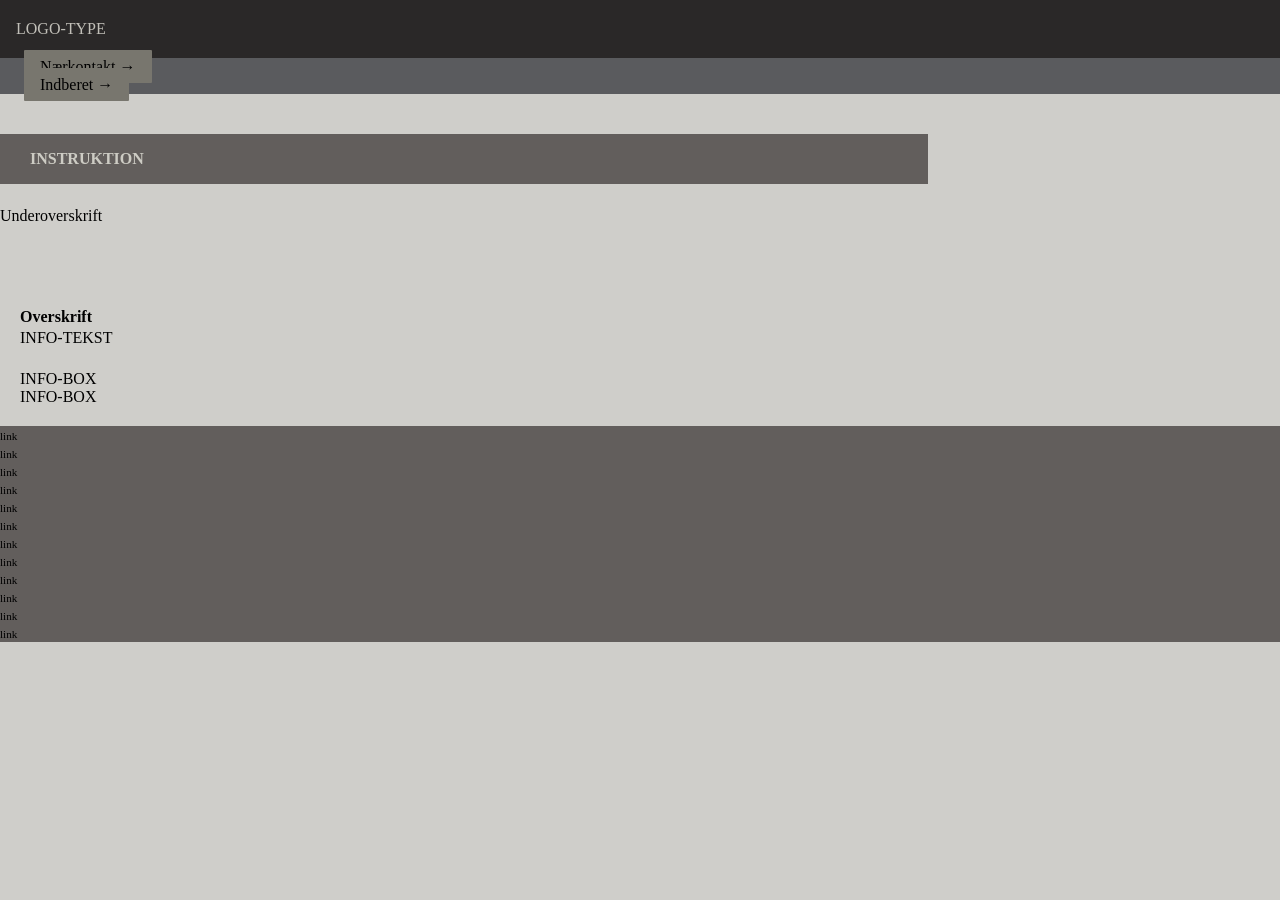
==== instruction.html @ 6c16cc9d "init" ====
<!DOCTYPE html>
<html lang="da">

<head>
  <meta charset="UTF-8">
  <meta name="viewport" content="width=device-width, initial-scale=1.0">
  <link rel="stylesheet" href="css/custom.css">
  <link rel="stylesheet" href="css/fonts.css">
  <link rel="stylesheet" href="css/general.css">
  <link rel="stylesheet" href="css/layout.css">
  <link rel="stylesheet" href="css/burger.css">
  <link rel="stylesheet" href="css/cards.css">
  <link rel="stylesheet" href="css/infographic.css">
  <link rel="icon" type="image/png" href="img/fav.png">
  <title>Emergency Site</title>
</head>

<body id="instruction">
  <header>
    <nav>
      <div id="logotype-wrapper" class="logo">
        <a href="index.html"> LOGO-TYPE </a>
      </div>
      <ul class="menu">
        <li><a class="menuItem" href="instruction.html">Nærkontakt </a></li>
        <li><a class="menuItem" href="register.html">Indberet</a></li>
      </ul>
      <button class="burger">
        <span class="line"></span>
        <span class="line"></span>
        <span class="line"></span>
      </button>
    </nav>
  </header>

  <main>
    <h1>INSTRUKTION</h1>
    <p>Underoverskrift</p>
    <section class="info-graphic"></section>
    <section class="info-text">
      <h2>Overskrift</h2>
      <article>
        <p class="placeholder">INFO-TEKST</p>
      </article>
      <aside id="efficiency" class="info-box">INFO-BOX</aside>
      <aside id="requirement" class="info-box">INFO-BOX</aside>
    </section>
  </main>

  <footer>
    <nav>
      <ul>
        <li><a href="#">link</a></li>
        <li><a href="#">link</a></li>
        <li><a href="#">link</a></li>
        <li><a href="#">link</a></li>
      </ul>
      <ul>
        <li><a href="#">link</a></li>
        <li><a href="#">link</a></li>
        <li><a href="#">link</a></li>
        <li><a href="#">link</a></li>
      </ul>
      <ul>
        <li><a href="#">link</a></li>
        <li><a href="#">link</a></li>
        <li><a href="#">link</a></li>
        <li><a href="#">link</a></li>
      </ul>
    </nav>
  </footer>
</body>

</html>
---- css/custom.css ----
:root {
  /* Background color */
  --color-bg: #cfceca;

  /* Header background color */
  --color-head-bg: #625e5c;

  /* Logotype */
  --color-logotype-bg: #2a2828;
  --color-text-logotype: #c1bfb8;
  --font-logotype-size: 1rem;

  /* Global menu */
  --color-menu-bg: #5a5b5e;
  /* Links */
  --color-link-bg: #78766e;
  --color-link-hover: #fff;
  --color-link-active: #99958f;
  --border-radius-links: 1px;

  /* Headlines (size)*/
  --font-h1-size: 1rem;
  --font-h2-size: 1rem;
  --font-h3-size: 1rem;

  --headline2-size: 1rem;
  --headline3-size: 1rem;
  --font-sub1-size: 1rem;

  /* Headlines (color) */
  --color-headline-bg: #4b4545;

  /* Tekst */
  --color-text: #000;
  --color-text-inverted: #cdccc4;

  /* Andet tekst */
  --followup-text-size: 1rem;

  /*  Margins */
  --margin-head-bottom: 5px;

  /* Borders */
  --border-radius: 5px;

  /* Cards */
  --color-card-bg: #e3e1d8;
  --color-card-bg-inverted: #4d4e4f;
  --color-cta-card-bg: #847f7e;
  --color-cta-card-bg-inverted: #c0bfb9;

  /* Fonts & font weights*/
  --font-family-sans: ui-sans-serif;
  --font-weight-bold: 700;
  --font-weight-medium: 500;
  --font-weight-regular: 300;
  --font-weight-light: 200;

  /* Infographics background colors*/
  --color-info-bg: #676161;
}
---- css/general.css ----
* {
  margin: 0;
  padding: 0;
  box-sizing: border-box;
}
body {
  font-family: var(--font-family-sans);
  color: var(--color-text);
  background-color: var(--color-bg);
}
header {
  height: min-content;
  background-color: var(--color-head-bg);
}
#main-disclamer {
  height: 225px;
  background-color: var(--color-head-bg);
  display: flex;
  justify-content: flex-start;
  align-items: center;
  padding-left: 2rem;
  padding-bottom: 2%;
  margin-bottom: var(--margin-head-bottom);
}
#main-disclamer-content {
  display: flex;
  column-gap: 1rem;
}
main section {
  padding: 20px;
  border-radius: var(--border-radius);
}
h1 {
  font-size: var(--font-h1-size);
  font-weight: var(--font-weight-bold);
  color: var(--color-text-inverted);
  margin: 5px 0;
  line-height: 1.3rem;
  text-align: left;
}

#instruction h1,
#register h1 {
  margin: 40px 0 20px 0;
  padding: 15px 30px;
  background-color: var(--color-head-bg);
  font-size: var(--font-h2-size);
}
#instruction p {
  grid-column: 1/-1;
  margin-bottom: 20px;
  font-size: var(--font-h2-size);
  line-height: 1.5rem;
}
.sub {
  font-size: var(--font-sub1-size);
  font-weight: var(--font-weight-light);
  color: var(--color-text-inverted);
}
h2 {
  font-size: var(--headline2-size);
}
h3 {
  font-size: var(--headline3-size);
}
main > h1 {
  width: calc(80% - 6rem);
}
/* NAVIGATION STRUCTURES */
header > nav {
  height: 100%;
  background-color: var(--color-menu-bg);
}
nav ul {
  list-style: none;
}
a {
  font-family: var(--font-family-sans);
}
nav a {
  text-decoration: none;
  color: var(--color-text);
}
/* Måske skal du lave en ny regel for logotype-wrapper, når du har lavet din logotype */
#logotype-wrapper {
  background-color: var(--color-logotype-bg);
  display: flex;
  justify-content: flex-start;
  align-items: center;
  height: 3.6rem;
}
#logotype-wrapper > a {
  color: var(--color-text-logotype);
  font-size: var(--font-logotype-size);
  font-weight: var(--font-weight-medium);
  width: max-content;
  margin-left: 1rem;
}
/* Global menu */
header nav li a {
  margin: 1.5rem;
  background-color: var(--color-link-bg);
  color: var(--color-text);
  font-size: var(--followup-text-size);
  padding: 0.5rem 1rem;
  border-radius: var(--border-radius-links);
}
/* Pilen efter menu-tekst */
header > nav li > a:after {
  content: " \2192";
}
/* Global menu hover effekt - Lav den om til det, du synes */
nav a:hover {
  background-color: var(--color-link-hover);
}
nav a:active {
  background-color: var(--color-link-active);
}

/* FOOTER */
footer {
  background-color: var(--color-head-bg);
}

footer a {
  font-size: 0.7rem;
}
---- css/burger.css ----
.burger {
  width: 30px;
  height: 20px;
  cursor: pointer;
}

.burger .line {
  display: block;
  width: 100%;
  height: 2px;
  background-color: #333333;
  margin-bottom: 5px;
  transition: 0.2s linear;
}
.burger {
  display: none;
}
@media screen and (width < 800px) {
  .menu {
    /* display: none; */
  }
  .logo {
    flex: 0 0 50vw;
  }
  .burger {
    /* display: block; */
    background-color: transparent;
    border: 0;
    flex: 0 0 auto;
    margin: 0 20px;
  }
  .burger.active .line:nth-child(1) {
    transform: rotate(45deg) translate(5px, 5px);
    transition: 0.2s linear;
  }
  .burger.active .line:nth-child(2) {
    opacity: 0;
    transition: 0.15s linear;
  }
  .burger.active .line:nth-child(3) {
    transform: rotate(-45deg) translate(5px, -5px);
    transition: 0.2s linear;
  }
  nav.active .menu {
    display: block;
    background-color: var(--color-menu-bg);
    position: absolute;
    top: 3.6rem;
    right: 0;
    width: clamp(200px, 50vw, 400px);
    z-index: 1;
    opacity: 0.8;
  }
  header > nav li > a:after {
    content: "";
  }
  nav.active .menu li {
    margin: 40px 20px;
    text-align: right;
  }
  nav.active .menu a {
    font-size: 24px;
  }
}
---- css/cards.css ----
.daily_card {
  background-color: var(--color-card-bg);
  display: grid;
  grid-template-columns: 3fr 5fr;
  gap: 10px;
  padding: 40px 0 40px 20px;
  border-radius: var(--border-radius);
  height: minmax(200px, min-content);
}
.daily_text {
  display: grid;
  grid-template-rows: repeat(3, min-content);
  gap: 10px;
}
.daily_text h2 {
  background-color: var(--color-headline-bg);
  color: var(--color-text-inverted);
  padding: calc(1.1rem / 1.5) 0 calc(1.1rem / 2) 1rem;
  margin: 0 0 0.5rem 0;
}
.daily_text p {
  padding-right: 2rem;
  margin: 0 0 1rem 0;
}
.daily_text .cta_btn {
  justify-self: left;
  width: 80%;
}
.daily_img {
  width: 100%;
  height: 100%;
  object-fit: cover;
}
.news_card {
  background-color: var(--color-card-bg);
  display: grid;
  gap: 0.4rem;
  padding: 1rem 0;
  height: minmax(300px, min-content);
}
.news_card:nth-child(2n) {
  background-color: var(--color-card-bg-inverted);
}
.news_card > * {
  padding: 0 1rem;
}
.news_card h3 {
  margin: 0.5rem 0 0 0;
}
.news_card p {
  margin: 0 0 1rem 0;
}
.news_card:first-child:before {
  content: "BREAKING NEWS";
  background-color: var(--color-headline-bg);
  color: var(--color-text);
  font-size: var(--font-h3-size);
  font-weight: var(--font-weight-medium);
  text-align: center;
  line-height: 1rem;
  padding: calc(1.1rem / 1.5) 0 calc(1.1rem / 2) 0;
}
.news_card:first-child {
  border-radius: var(--border-radius) var(--border-radius) 0 0;
}
.news_card:last-child {
  border-radius: 0 0 var(--border-radius) var(--border-radius);
}

.news_card .cta_btn {
  justify-self: center;
}
.cta_btn {
  display: inline-block;
  padding: 0.4rem 1rem;
  background-color: var(--color-cta-card-bg);
  color: var(--color-text-inverted);
  text-decoration: none;
  width: max-content;
  border-radius: var(--border-radius);
}
.news_card .cta_btn {
  background-color: var(--color-cta-card-bg);
}
.news_card:nth-of-type(2n) .cta_btn {
  background-color: var(--color-cta-card-bg-inverted);
  color: var(--color-text);
}
.cta_btn:after {
  content: "\2192";
  margin-left: 1rem;
}
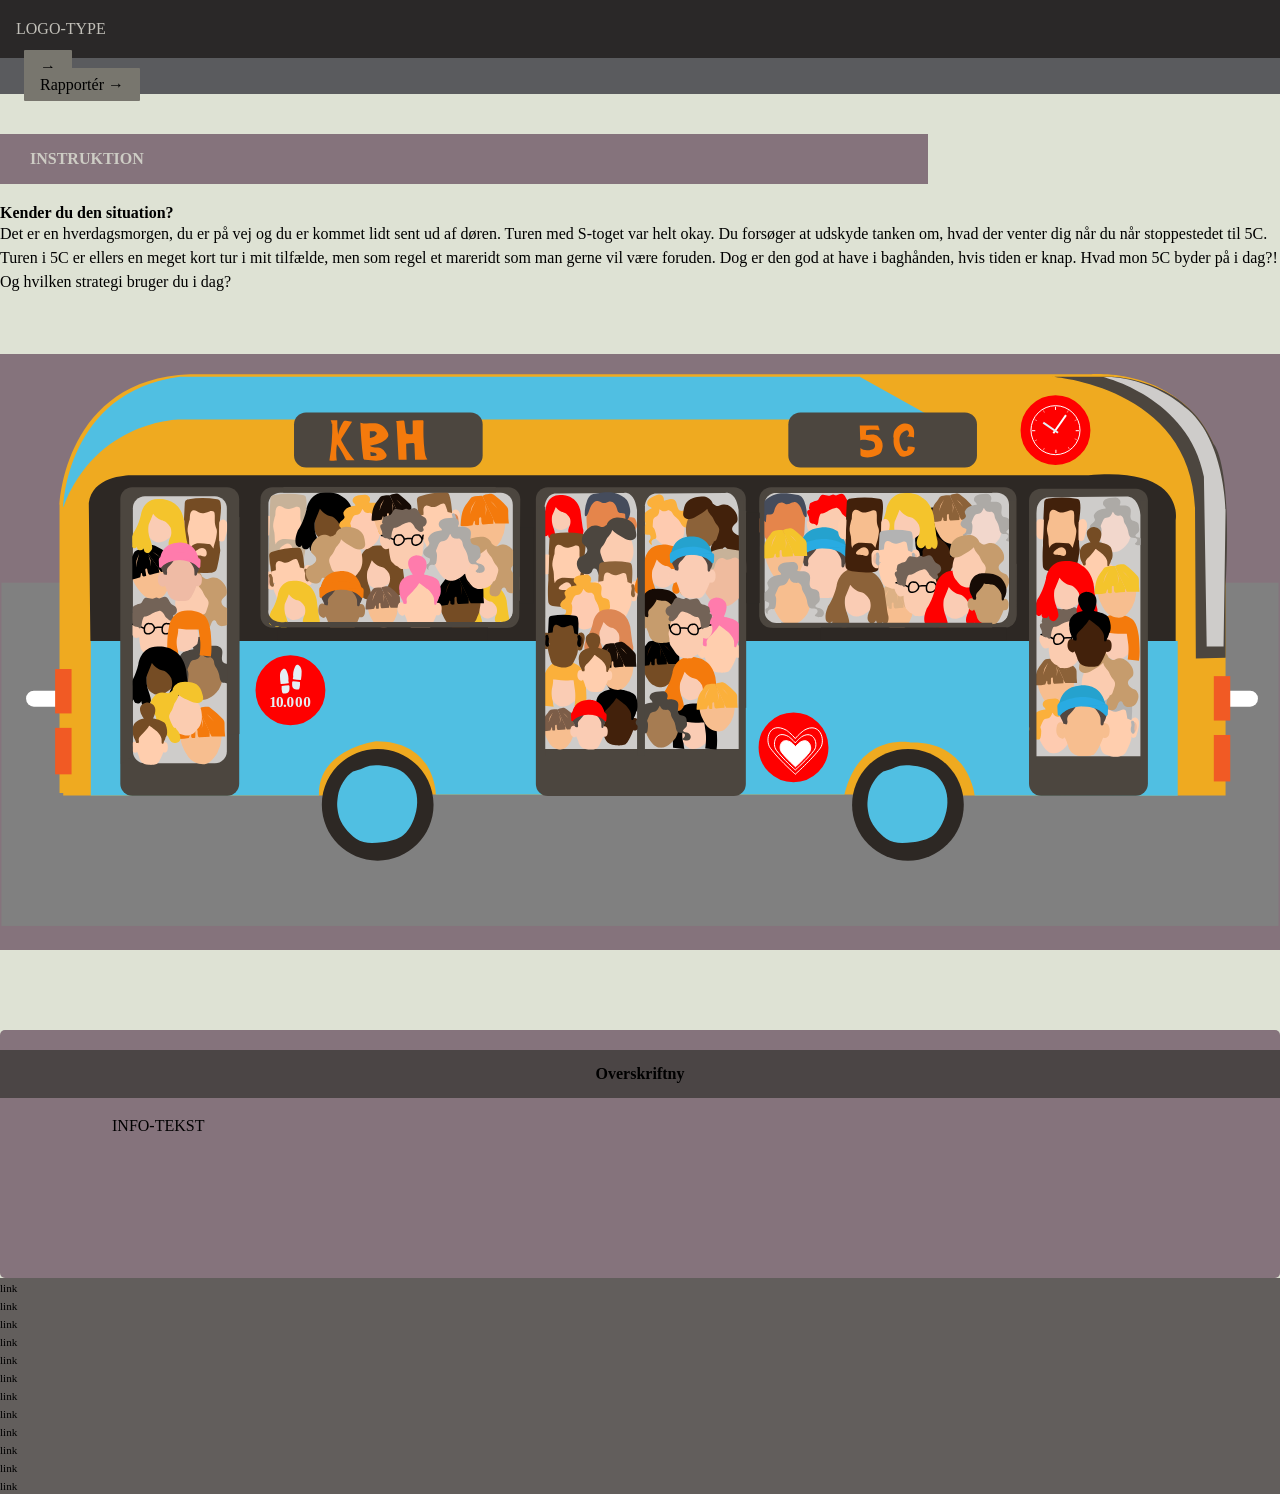
==== commit 52ce9478: "animated-info-boxes done" ====
--- a/instruction.html
+++ b/instruction.html
@@ -22,8 +22,8 @@
         <a href="index.html"> LOGO-TYPE </a>
       </div>
       <ul class="menu">
-        <li><a class="menuItem" href="instruction.html">Nærkontakt </a></li>
-        <li><a class="menuItem" href="register.html">Indberet</a></li>
+        <li><a class="menuItem" href="instruction.html"></a></li>
+        <li><a class="menuItem" href="register.html">Rapportér</a></li>
       </ul>
       <button class="burger">
         <span class="line"></span>
@@ -35,15 +35,1332 @@
 
   <main>
     <h1>INSTRUKTION</h1>
-    <p>Underoverskrift</p>
-    <section class="info-graphic"></section>
+    <h2>Kender du den situation?</h2>
+    <p>Det er en hverdagsmorgen, du er på vej og du er kommet lidt sent ud af døren. Turen med S-toget var helt okay.
+      Du forsøger at udskyde tanken om, hvad der venter dig når du når stoppestedet til 5C. Turen i 5C er
+      ellers en meget kort tur i mit tilfælde, men som regel et mareridt som man gerne vil være foruden. Dog er den god
+      at have i baghånden, hvis tiden er knap. Hvad mon 5C byder på i dag?! Og hvilken strategi bruger du i dag?</p>
+    <section class="info-graphic">
+      <?xml version="1.0" encoding="UTF-8"?>
+      <svg xmlns="http://www.w3.org/2000/svg" width="1277.06" height="551.94" viewBox="0 0 1277.06 551.94">
+        <g id="vej">
+          <rect y="208.72" width="1277.06" height="343.22" style="fill: gray;" />
+          <g>
+            <rect x="24.58" y="316.79" width="112.21" height="15.84" rx="7.8" ry="7.8" style="fill: #fff;" />
+            <rect x="211.19" y="316.79" width="112.21" height="15.84" rx="7.8" ry="7.8" style="fill: #fff;" />
+            <rect x="397.81" y="316.79" width="112.21" height="15.84" rx="7.8" ry="7.8" style="fill: #fff;" />
+            <rect x="584.42" y="316.79" width="112.21" height="15.84" rx="7.8" ry="7.8" style="fill: #fff;" />
+            <rect x="771.04" y="316.79" width="112.21" height="15.84" rx="7.8" ry="7.8" style="fill: #fff;" />
+            <rect x="957.65" y="316.79" width="112.21" height="15.84" rx="7.8" ry="7.8" style="fill: #fff;" />
+            <rect x="1144.27" y="316.79" width="112.21" height="15.84" rx="7.8" ry="7.8" style="fill: #fff;" />
+          </g>
+        </g>
+        <g id="bus">
+          <path
+            d="M61.77,421.41V133.15S66.35,7.32,192.18,2.74h899.23s132.69-13.73,132.69,133.86v284.82h-268.81s-1.94-11.49-44.74-38.65c0,0-41.66-16.49-53.86,37.64h-450.87s-10-37.77-49.11-39.89c0,0-9.21-2.56-14.8,40.9H61.77Z"
+            style="fill: #efaa20;" />
+          <path
+            d="M58.06,419.01V130.74S62.64,4.91,188.47.34h899.23s132.69-13.73,132.69,133.86v284.82h-268.81s-1.94-11.49-44.74-38.65c0,0-41.66-16.49-53.86,37.64h-450.87s-10-37.77-49.11-39.89c0,0-9.21-2.56-14.8,40.9H58.06Z"
+            style="fill: #efaa20;" />
+          <path
+            d="M1224.11,283.83l-29.73.57-.83-150.28C1188.9,12.04,1050.47,2.74,1050.47,2.74h59.51s75.3,1.44,102.28,67.63c0,0,18.56,16.93,11.85,141.54v71.92Z"
+            style="fill: #4c463f;" />
+          <path
+            d="M115.87,266.96h1060.36v154.86l-202.96-.35s-5.95-54.3-63.73-53.03c0,0-51.27-11.09-66.62,52.17h-408.48s-.32-53.58-59.88-53.48c0,0-58.64,7.8-57.09,54.34H89.34s0-154.52,0-154.52h26.52Z"
+            style="fill: #50bfe2;" />
+          <path
+            d="M1100.91,2.74s86.34,20.19,101.53,99.89l2.78,169.95h16.86l2.03-135.98s-.83-72.51-40.29-103.05c0,0-32.47-30.81-82.91-30.81Z"
+            style="fill: #ceccca;" />
+          <path
+            d="M858.26,2.74l76.69,42.8H178.06s-82.6.16-116.29,87.61c0,0,2.78-115.03,116.29-130.41h329.34s350.86,0,350.86,0Z"
+            style="fill: #50bfe2;" />
+          <path
+            d="M1174.2,266.96v-120.9s10.09-53.74-87.21-44.75H132.3s-41.01-1.89-44.98,27.81l1.6,137.85h409.44s675.83,0,675.83,0Z"
+            style="fill: #2d2824;" />
+          <rect x="1027.55" y="114.82" width="118.88" height="307" rx="12" ry="12" style="fill: #4c463f;" />
+          <path
+            d="M1034.6,143.87s-2.15-20.87,13.71-20.64l76.15-.71s12.3-2.14,14.58,18.51v241.29h-80.07s-24.37,0-24.37,0v-238.44Z"
+            style="fill: #ceccca;" />
+          <rect x="118.84" y="113.23" width="118.88" height="308.59" rx="12" ry="12" style="fill: #4c463f;" />
+          <rect x="534.4" y="113.23" width="209.97" height="308.71" rx="12" ry="12" style="fill: #4c463f;" />
+          <path
+            d="M643.03,139.94s-1.94-20.57,12.36-20.34l68.68-.7s11.09-2.1,13.15,18.24v237.81h-72.21s-21.98,0-21.98,0v-235Z"
+            style="fill: #ceccca;" />
+          <path d="M542.95,139.94s-1.91-20.57,12.17-20.34l67.59-.7s10.91-2.1,12.94,18.24v237.81h-92.69v-235Z"
+            style="fill: #ceccca;" />
+          <path
+            d="M506.82,253.69h-235.79c-6.6,0-12-5.4-12-12v-116.46c0-6.6,5.4-12,12-12h235.79c6.6,0,12,5.4,12,12l-.98,116.02c0,6.6-4.42,12.43-11.02,12.43Z"
+            style="fill: #4c463f;" />
+          <rect x="266.75" y="118.83" width="244.59" height="130.08" rx="12" ry="12" style="fill: #ceccca;" />
+          <rect x="757.84" y="113.23" width="257.2" height="140.46" rx="12" ry="12" style="fill: #4c463f;" />
+          <rect x="762.97" y="118.83" width="244.59" height="130.08" rx="12" ry="12" style="fill: #ceccca;" />
+          <g>
+            <rect x="786.86" y="38.61" width="188.64" height="54.93" rx="12" ry="12" style="fill: #4c463f;" />
+            <path
+              d="M875.83,51.52c-5.92.1-11.64-.2-17.57-.1.17,3.39.26,8.48.42,11.87.02.32.11,1.27.12,1.59.01,1-.17,1.47.1,1.38,2.21-.73,6.44-.54,8.64.24,2.24.79,4.52.22,5.44,2.41.79,1.88.97,3.64-.27,5.26-1.14,1.5-4.67,2.04-6.55,2.1-2.58.08-5.47-.21-7.16-2.17,0,1.98,0,3.96,0,5.94,0,.5,0,1.01.23,1.45.36.69,1.17,1.01,1.92,1.23,4.59,1.32,8.56.64,13.07-.97,2.39-.86,4.64-1.98,5.71-4.28.5-1.06,1.23-4.27,1.25-5.44.08-4.27-1.14-6.45-4.3-9.32s-7.65-2.15-11.89-1.65c-1.06.13-.23-3.72-.09-4.78,5.82-.7,6.03-.39,13.07-.12.12-1.5-.1-1.39-.71-2.76s.05-2.14-1.43-1.87"
+              style="fill: #f47a0c;" />
+            <path
+              d="M891.85,63.31c.25-4.74.75-6.82,3.07-9.33,2.01-2.18,4.64-3.9,7.57-4.38s6.16.43,8.08,2.7c2.53,2.98,2.29,7.34,1.92,11.23-1.81-1.32-8.08-.24-6.33-1.64,2.41-1.93,1.2-4.76-.29-5.47-.76-.36-3.4,1.06-4.11,1.52-2.34,1.51-3.61,4.32-3.79,7.1s.62,5.53,1.69,8.1c.6,1.45,1.39,2.97,2.81,3.64s3.54-.06,3.65-1.63c.05-.76-.33-1.68.22-2.21.29-.28.73-.32,1.13-.34,2.02-.06,4.05.24,5.96.89-.02,2.54-1.43,4.96-3.42,6.54s-4.53,2.37-7.06,2.6c-1.51.14-3.15.05-4.38-.86-.79-.58-1.2-1.51-1.79-2.29-3.72-4.88-5.16-8.69-4.54-15.69"
+              style="fill: #f47a0c;" />
+          </g>
+          <rect x="53.65" y="295.04" width="16.43" height="44.4" style="fill: #f15a24;" />
+          <rect x="53.65" y="353.87" width="16.43" height="46.47" style="fill: #f15a24;" />
+          <g>
+            <rect x="1212.36" y="302.15" width="16.43" height="44.4" style="fill: #f15a24;" />
+            <rect x="1212.36" y="360.97" width="16.43" height="46.47" style="fill: #f15a24;" />
+          </g>
+          <rect x="131.41" y="122.14" width="93.96" height="267.17" rx="12" ry="12" style="fill: #ceccca;" />
+          <g>
+            <path
+              d="M432.08,430.81c0,30.85-25.01,55.86-55.86,55.86-30.85,0-55.86-25.01-55.86-55.86,0-30.85,25.01-55.86,55.86-55.86,30.85,0,55.86,25.01,55.86,55.86Z"
+              style="fill: #2d2824;" />
+            <path
+              d="M353.33,397c12.9-2.92,12.04-8.83,37.66-3.6,11.11,2.27,19.88,11.88,23.11,22.75,3.24,10.86,1.38,22.83-3.52,33.06-2.1,4.4-4.82,8.61-8.61,11.67-5.97,4.82-13.91,6.3-21.52,7.3-8.83,1.16-18.59,1.69-25.84-3.5-7.78-5.57-16.03-15.33-17.73-24.75-1.47-8.15-1.5-10.31-.35-18.51s7.83-19.67,14.98-23.85"
+              style="fill: #50bfe2;" />
+          </g>
+          <g>
+            <circle cx="906.46" cy="430.81" r="55.86" style="fill: #2d2824;" />
+            <path
+              d="M883.58,397c12.9-2.92,12.04-8.83,37.66-3.6,11.11,2.27,19.88,11.88,23.11,22.75,3.24,10.86,1.38,22.83-3.52,33.06-2.1,4.4-4.82,8.61-8.61,11.67-5.97,4.82-13.91,6.3-21.52,7.3-8.83,1.16-18.59,1.69-25.84-3.5-7.78-5.57-16.03-15.33-17.73-24.75-1.47-8.15-1.5-10.31-.35-18.51,1.15-8.21,7.83-19.67,14.98-23.85"
+              style="fill: #50bfe2;" />
+          </g>
+          <path d="M1007.56,195.69v35.19s.98,11.8-5.16,16.37l7.52,4.16s6.22-3.13,5.12-16.34l.13-45.69-7.61,6.31Z"
+            style="fill: #4c463f;" />
+          <rect x="737.63" y="126.59" width="4.78" height="116.78" style="fill: #4c463f;" />
+          <rect x="748.03" y="139.67" width="9.81" height="32.87" style="fill: #2d2824;" />
+          <polygon points="823.59 249.12 894.11 249.12 894.11 253.69 820.44 253.69 823.59 249.12"
+            style="fill: #4c463f;" />
+          <g>
+            <rect x="292.55" y="38.61" width="188.64" height="54.93" rx="12" ry="12" style="fill: #4c463f;" />
+            <path
+              d="M330.77,49.44c.28,12.39-.68,24.81-2.86,37,2.45.28,4.93.32,7.39.12-.8-5.43-.73-10.98.2-16.39,3.38,4.6,6.28,9.55,8.64,14.75.2.45.43.93.86,1.18.36.21.81.21,1.23.2,2.26-.04,4.52-.08,6.78-.11-5-5.94-9.36-12.42-12.98-19.29-.19-.36-.38-.73-.39-1.14,0-.51.27-.97.54-1.4,3.47-5.52,6.95-11.04,10.42-16.57-2.08-.31-4.16-.61-6.25-.92-.53-.08-1.09-.15-1.59.05-.54.22-.89.73-1.2,1.23-2.42,3.83-4.11,8.13-4.93,12.59-.7-4.78-.98-9.61-.85-14.44-2.19,0-4.38,0-6.57,0,.64,1.2,1.04,2.53,1.17,3.89"
+              style="fill: #f47a0c;" />
+            <path
+              d="M358.85,47.88c.38,11.93,1.34,23.84,2.86,35.67.09.73.25,1.56.89,1.94.3.18.67.22,1.02.26,1.96.2,3.93.4,5.89.6,4.55.46,9.48.84,13.35-1.6,1.3-.82,2.51-2.21,2.26-3.73-.11-.64-.47-1.22-.82-1.77-1.28-2.01-2.69-4.13-4.89-5.05-3.54-1.48-8.42.46-10.99-2.39,5.75-1.21,11.81-2.57,16.14-6.55,1.23-1.13,2.35-2.6,2.37-4.28.01-1.07-.43-2.09-.92-3.05-1.56-3.03-3.83-5.83-6.91-7.28-6.15-2.89-13.71.25-20.13-2"
+              style="fill: #f47a0c;" />
+            <path
+              d="M368.37,57.28v6.28c0,.09,0,.18.04.25.08.12.25.13.39.12,2.19-.09,4.32-1.15,5.72-2.83.5-.61.93-1.39.74-2.15-.16-.6-.69-1.06-1.27-1.28s-1.22-.26-1.84-.3c-1-.05-2-.11-3-.16"
+              style="fill: #4c463f;" />
+            <path
+              d="M395.13,48.67c.64,12,1.28,24,1.93,36,.02.34.05.72.3.96.25.24.63.24.98.24,2.26-.03,4.53-.06,6.79-.1-.16-5.35-.32-10.69-.47-16.04,2.2-.24,4.39-.48,6.59-.73.42-.05.88-.08,1.23.16.44.31.5.92.52,1.46.19,5.02.37,10.04.56,15.07,4.12.27,8.25.24,12.36-.1-1.87-2.51-2.43-5.74-2.82-8.85-1.22-9.69-1.35-19.49-1.07-29.25.01-.4,0-.85-.32-1.09-.22-.17-.53-.17-.81-.17-3.25.05-6.49.11-9.74.16.05,4.16.09,8.32.14,12.47,0,.41-.01.88-.32,1.16-.25.23-.62.26-.97.27-1.29.04-2.59-.03-3.87-.21-.45-.06-.92-.15-1.24-.47-.35-.34-.44-.87-.51-1.36-.48-3.43-.95-6.86-1.43-10.28-.06-.45-.15-.95-.52-1.22-.34-.25-.8-.21-1.21-.17-2.23.24-4.47.49-6.7.73"
+              style="fill: #f47a0c;" />
+            <path
+              d="M368.96,76.84c-.14,1.47-.07,2.95.18,4.41.05.31.14.65.42.79.17.09.38.07.57.06,1.09-.09,2.17-.18,3.26-.28.7-.06,1.55-.25,1.73-.92.1-.38-.07-.77-.32-1.07-.67-.83-1.81-1.1-2.86-1.25s-2.18-.25-3.05-.86"
+              style="fill: #4c463f;" />
+          </g>
+          <rect x="635.64" y="137.13" width="7.3" height="196.97" style="fill: #4c463f;" />
+        </g>
+        <g id="ansigter">
+          <g>
+            <g>
+              <path
+                d="M915.02,174.08s2.51,5.2,2.69,7.18c0,0-4.6-2.82-5.56,3.84,0,0-1.44,7.22,4.17,8.98,0,0,1.44.56,2.57-1.2,0,0,1.44,2.41,2.73,6.66,0,0,1.44,9.22,11.95,8.98,0,0,8.82.56,10.11-1.84,0,0,2.41-1.36,6.98-13.19,0,0,4.65,1.47,5.29-4.14,0,0,1.6-8.74-4.81-8.18,0,0,.16-1.68,2.17-5.45,0,0,2.09-18.93-19.57-21.18,0,0-21.62-3.03-18.71,19.54Z"
+                style="fill: #42210b;" />
+              <path
+                d="M933.64,161.23c-2.6,4.98-11.12,13.18-11.12,13.18-2.27,2.27-1.3,5.2-1.3,5.2,0,3.79-1.41,2.6-1.41,2.6-2.38.11-2.11-.96-2.11-.96-.62-2.06-1.85-4.08-1.85-4.08-2.44-4.87-1.91-8.38-1.91-8.38,0,0-3.38-12.84,13.35-16.02,0,0-12.54-15.89,3.19-19.3,0,0,17.12-.02,7.77,19.3,0,0,13.17,2.02,15.05,6.97,4.36,11.47,0,15.96,0,15.96-.57,3.29-2.07,4.97-2.07,4.97-.28,2.39-.71,2.14-.71,2.14-2.15,1.59-1.93-1.85-1.93-1.85.04-2.76-.24-4.33-.24-4.33-1.38-5.24-6.78-9.42-6.78-9.42-1.54-1.22-7.94-5.99-7.94-5.99" />
+            </g>
+            <g>
+              <path
+                d="M910.87,239.95c.52-3.13,1.64-7.26.39-10.33-.13-.31.66-.63.4-.84-.43-.34-.19-.4-.37-.92.13.04-.22.08-.09.12.09-1.96-1.67-3.99-2.72-5.64-.52-.82-1.21-1.52-1.88-2.22-2.07-2.12-4.3-4.34-7.18-5.04-1.43-.35-2.91-.29-4.38-.22-.91.04-1.83.09-2.71.33-1.09.3-2.07.9-3.04,1.49-1.72,1.04-3.44,2.09-4.96,3.4-3.7,3.19-5.97,7.94-6.25,12.8-.3,5.18,2.45,10.6,4.92,15.02,1,1.78,2.13,3.53,3.7,4.82,1.91,1.56,4.34,2.82,6.76,3.31,2.94.6,5.79.68,8.67-1.51s3.39-3.6,5.57-6.3c.73-.9,1.64-4.05,2.23-5.06.56-.97.78-2.11.97-3.22Z"
+                style="fill: #f7be8f;" />
+              <path
+                d="M892.94,210.88c-2.03-.05-4.07.09-6.08.42-1.01.17-2.04.4-2.85,1.02-.82.63-1.3,1.59-1.86,2.46-.83,1.27-1.88,2.38-2.76,3.62-3.31,4.7-3.79,10.77-4.16,16.51-.01.21-.02.43.1.6.16.21.45.24.72.24,2.97.08,5.95-.18,8.87-.76.52-1.17.96-2.38,1.3-3.61.5.04.75.65.74,1.15s-.17,1.03,0,1.5c.36,1.01,1.77,1.02,2.82.8.11-.02.22-.05.3-.12.13-.11.15-.29.16-.46.1-1.28.11-2.56.06-3.84-.02-.48-.05-.97.15-1.4s.73-.75,1.16-.56c.54.24.54.99.51,1.59-.06,1,.04,2.01.28,2.98.13.53.36,1.11.86,1.31.27.11.57.09.87.07,2.61-.18,5.22-.36,7.83-.55l.02-2.82c0-.18,0-.37.09-.54.23-.47,1-.42,1.33-.01s.34.99.28,1.51-.18,1.06-.04,1.57"
+                style="fill: #ddb185;" />
+              <path
+                d="M903.66,233.67c3.67,0,7.33-.01,11-.02-.38-3.13-.55-6.28-.49-9.43.02-1.07.06-2.18-.36-3.17-.29-.69-.79-1.27-1.3-1.83-2.88-3.2-6.09-6.11-9.57-8.65-.61-.45-1.24-.89-1.97-1.09-.86-.24-1.78-.13-2.66-.02-1.86.23-3.84.52-5.24,1.76"
+                style="fill: #ddb185;" />
+              <polygon points="882.9 226.05 884.31 220.08 887.63 214.81 884.93 220.43 882.9 226.05"
+                style="fill: #f7be8f;" />
+              <polygon points="895.38 217.76 895.87 222.63 895.62 227.44 896.4 221.98 895.38 217.76"
+                style="fill: #f7be8f;" />
+              <polygon points="899.4 215.08 905.49 221.5 902.12 217.49 899.4 215.08" style="fill: #f7be8f;" />
+            </g>
+            <g>
+              <g>
+                <g>
+                  <path
+                    d="M550.28,316s-2.7,11.26,6.34,15.48c0,0,3.87,3.06,11.07-.4,0,0,4.95-3.17,8.22-6.21,0,0,3.94-13.17-3.83-18.57l-18.12-8.44-5.06,14.97,1.39,3.17Z"
+                    style="fill: #faccb4;" />
+                  <path
+                    d="M552.19,332.73c-.74-3.59-.77-5.21-.77-5.21-2.35-7.79-.79-13.48-.79-13.48,1.63-7.12.86-8.85.86-8.85,8.64,1.75,20.6,1.12,20.6,1.12l1.49,10.64c.84,6.74-.52,15.17-.52,15.17l11.28,1.2c.62-3.06.62-9.13.62-9.13-.05-8.88-.91-15.83-.91-15.83-1.85-14.63-7.32-16.82-7.32-16.82-5.57-4.82-15.71-4.33-15.71-4.33-16.57-.25-18.55,16.32-18.55,16.32-2.6,11.87-1.47,27.89-1.47,27.89l11.2,1.32Z"
+                    style="fill: #fbb03b;" />
+                </g>
+                <g>
+                  <path
+                    d="M585.09,142.64c-.57-4.91-1.01-10.33,1.87-14.35,1.95-2.71,5.17-4.29,8.44-4.95,3.27-.66,6.65-.49,9.99-.32,3.41.18,7.01.42,9.82,2.36,1.41.98,2.53,2.32,3.58,3.68,3.52,4.5,6.67,9.29,9.41,14.31l.25-.11c1.42-.1,2.96-.18,4.15.6.88.58,1.43,1.55,1.84,2.53.76,1.79,1.18,3.77.91,5.7s-1.32,3.8-2.98,4.8c-.53.32-1.15.56-1.77.45-.35-.06-.67-.22-.98-.41-1.05-.62-1.95-1.48-2.64-2.48-.49,2.84-.94,6.19-2.46,8.67-1.89,3.09-4.17,5.96-6.7,8.53-1.21,1.23-2.52,2.42-4.11,3.08-1.25.52-2.62.69-3.97.86-1.73.21-3.48.42-5.21.18-2.17-.31-4.16-1.33-6.1-2.34l-2.41-1.9c-1.68-1.2-3.19-2.62-4.69-4.04-1.91-1.81-3.88-3.7-4.84-6.15-.71-1.8-.81-3.77-.91-5.7-.21-4.04-.41-8.09-.62-12.13"
+                    style="fill: #e5854b;" />
+                  <path
+                    d="M626.18,127.37c1.28,3.26,2.61,6.6,2.59,10.1s-1.44,8.17-4.64,9.57c-.06-1.82-.37-4.59-.43-6.41,0-.24-.02-.49-.15-.69-.17-.27-.5-.39-.81-.46-1.92-.43-4.22.2-5.67-1.13-.79-.73-1.06-1.84-1.34-2.88-.55-2.09-1.28-4.21-2.73-5.82s-3.77-2.59-5.83-1.92c-.88.28-1.64.84-2.52,1.14-2.3.79-4.56-.41-6.74-1.49l-1.66-.27c-2.12-.71-3.35.77-4.92,2.36-1.56,1.59-2.45,3.72-3.2,5.82s-1.43,4.27-2.68,6.12c-.33.49-.86,1-1.41.82-.55-.18-.68-.88-.71-1.45-.22-4.86.59-9.77,2.35-14.3.9-2.32,2.18-4.68,4.39-5.82,1.08-.56,2.3-.78,3.51-.99,8.01-1.4,16.63-2.65,23.99.79,1.92.9,3.69,2.09,5.44,3.28,0,0,2.47,1.87,3.16,3.65Z"
+                    style="fill: #454c5c;" />
+                </g>
+                <g>
+                  <path
+                    d="M550.5,143.13s-2.07,8.68,4.85,11.93c0,0,2.96,2.36,8.47-.31,0,0,3.79-2.45,6.28-4.79,0,0,3.01-10.15-2.93-14.31l-13.86-6.51-3.87,11.54,1.06,2.45Z"
+                    style="fill: #faccb4;" />
+                  <path
+                    d="M554.26,132.93s-1.04,3.15-3.5,8.67c0,0-1.19,4.39.61,10.39,0,0,1.29,3.15,1.85,5.91.57,2.76.66,3.34-1.51,5.82,0,0-1.89,2.19-4.45-.48,0,0-.66-1.62-.66-2.76,0,0-.66,2.57-3.97,1.62,0,0-1.7-.48-1.32-2.76,0,0-1.51,3.15-4.16.19,0,0-2.18-3.06,1.04-10.78,0,0,4.35-6.1,6.34-15.25,0,0,1.51-12.77,14.19-12.58,0,0,7.76-.38,12.01,3.34,0,0,6.15,2.86,8.32,12.96,0,0,.66,5.05,1.61,12.2,0,0,.38,3.43,1.04,5.82s-.09,6.2-1.99,6.2c0,0-1.14.1-1.99-1.53,0,0-.28,1.73-2.5,1.73,0,0-1.35.71-2.38-2.94,0,0-.81,2.99-3.89,2.07,0,0-3.89-1.2-1.35-7.67,0,0,2.65-3.81.7-9.25,0,0-2.81-4.9-6.05-5.44,0,0-3.97-.2-8-5.47Z"
+                    style="fill: red;" />
+                </g>
+                <g>
+                  <path
+                    d="M596.16,336.91s2.51,5.2,2.69,7.18c0,0-4.6-2.82-5.56,3.84,0,0-1.44,7.22,4.17,8.98,0,0,1.44.56,2.57-1.2,0,0,1.44,2.41,2.73,6.66,0,0,1.44,9.22,11.95,8.98,0,0,8.82.56,10.11-1.84,0,0,2.41-1.36,6.98-13.19,0,0,4.65,1.47,5.29-4.14,0,0,1.6-8.74-4.81-8.18,0,0,.16-1.68,2.17-5.45,0,0,2.09-18.93-19.57-21.18,0,0-21.62-3.03-18.71,19.54Z"
+                    style="fill: #42210b;" />
+                  <path
+                    d="M614.79,324.07c-2.6,4.98-11.12,13.18-11.12,13.18-2.27,2.27-1.3,5.2-1.3,5.2,0,3.79-1.41,2.6-1.41,2.6-2.38.11-2.11-.96-2.11-.96-.62-2.06-1.85-4.08-1.85-4.08-2.44-4.87-1.91-8.38-1.91-8.38,0,0-3.38-12.84,13.35-16.02,0,0-12.54-15.89,3.19-19.3,0,0,17.12-.02,7.77,19.3,0,0,13.17,2.02,15.05,6.97,4.36,11.47,0,15.96,0,15.96-.57,3.29-2.07,4.97-2.07,4.97-.28,2.39-.71,2.14-.71,2.14-2.15,1.59-1.93-1.85-1.93-1.85.04-2.76-.24-4.33-.24-4.33-1.38-5.24-6.78-9.42-6.78-9.42-1.54-1.22-7.94-5.99-7.94-5.99" />
+                </g>
+                <g>
+                  <path
+                    d="M583.41,212.21c-.69,5.23-1.66,10.42-2.92,15.54-.33,1.33-.71,2.72-1.66,3.71-1.3,1.35-3.33,1.63-5.2,1.77-6.81.52-13.69.22-20.43-.89-2.41-.39-5.16-1.17-6.1-3.42-.34-.81-.39-1.7-.42-2.57-.29-6.75-.34-11.52.09-18.26l.15-1.72c-.26-7.7.67-16.28.41-23.98v-3.91c.23-4.62.45-9.25.68-13.87.07-1.41.21-2.97,1.24-3.93.77-.72,1.88-.93,2.92-1.1,9.32-1.45,18.86-1.4,28.16.16.81.14,1.66.3,2.29.83.79.66,1.07,1.75,1.25,2.77,1.29,7.37-.86,14.86-.93,22.34-.12,12.27-.46,17.97.63,24.89l-.15,1.63Z"
+                    style="fill: #754c24;" />
+                  <path
+                    d="M559.08,211.56c1.42-1.25,2.57-1.77,3.92-2.63,1.6-1.02,3.85-.71,5.26.55,1.42,1.26,2,3.31,1.69,5.17-.13.77-.43,1.57-1.1,1.97-.96.59-2.75.35-3.76-.15-1.78-.89-1.86-.21-4.46-.57-.59-.08-1.66-.21-2.23-.37s-1.1-.61-1.15-1.2c-.1-1.21.81-1.71,1.96-2.93"
+                    style="fill: #ffceae;" />
+                  <path
+                    d="M546.88,200.06c-1.65.81-3.74.24-5.06-1.03s-1.98-3.1-2.24-4.92-.16-3.66-.22-5.5c-.04-1.19-.14-2.38.03-3.56s1.06-2.04,1.51-3.14c.77-1.89,4.44-1.6,6.82-1.08l-.84,19.23Z"
+                    style="fill: #ffceae;" />
+                  <path
+                    d="M582.74,182.72c.1-1.77,2.65-2.99,4.38-2.63s3.02,1.94,3.52,3.64.34,3.52.08,5.27c-.54,3.73-1.5,7.4-2.81,10.94-.18.48-.37.98-.73,1.35-.92.96-2.48.73-3.78.42-.28-.06-.57-.14-.75-.36-.18-.22-.19-.52-.2-.8-.18-5.84-.18-11.69.02-17.53l.27-.31Z"
+                    style="fill: #ffceae;" />
+                  <path
+                    d="M576.73,208.92l-2.23-2.92c-.36-.48-.74-.96-1.26-1.26-.57-.32-1.24-.37-1.9-.42-2.73-.19-5.47-.38-8.2-.52-1.15-.06-2.31-.11-3.44.08-2.84.47-5.36,2.55-6.37,5.25-1.35-3.7-.55-7.82-1.25-11.7-.34-1.88-1.04-3.71-1.18-5.62-.26-3.54.61-6.19,1.37-9.66l.74-2.11.12-2.65c.06-1.36.13-2.74.64-4s1.55-2.39,2.89-2.62c2.05-.36,3.8,1.37,5.71,2.21,1.73.77,3.72.81,5.58.45s3.63-1.08,5.38-1.8l.12-.07c1.31-.24,2.88-.4,3.75.6.37.43.54,1.01.64,1.57.33,1.73.26,3.51.22,5.27-.06,2.81,0,5.69.96,8.32.29.79.67,1.56.89,2.37.52,1.88.23,3.88-.07,5.81-.31,2-.62,4-1.17,5.95-.7,2.47-1.78,4.88-1.88,7.44"
+                    style="fill: #ffceae;" />
+                </g>
+                <g>
+                  <path
+                    d="M610.51,154.41s17.26,6.41,19.45,11.81c0,0,5.99,14.73-2.38,23.42,0,0-2.53,4.74-8.22,6.32,0,0-7.52.75-13.24-3.97l-10.78-8.51v-15.96l7.58-5.21,7.58-7.9Z"
+                    style="fill: #fbccb0;" />
+                  <path
+                    d="M604.73,190.18c1.71,1.47,2.23,3.86,2.59,6.09.34,2.08.48,4.56-1.13,5.92-.8.68-1.89.92-2.94,1.04-1.42.16-2.94.14-4.16-.6-1.61-.97-2.32-2.91-2.9-4.7-.3-.93-.62-1.88-1.26-2.61s-1.73-1.17-2.62-.78c-1.27.55-1.43,2.24-2.13,3.43-1.09,1.85-3.54,2.42-5.68,2.24-2.85-.24-5.74-1.65-7.13-4.15-1.44-2.58-2.47-5.53-1.82-8.42.13-.58,1.12-2.46,1.37-3,.85-1.91,3.3-2.03,5.04-3.19s3.53-2.65,3.87-4.71c.52-3.19-2.21-4.87-4.14-6.79-2.04-2.04-1.25-6.41-.25-8.8,1.17-2.77,3.23-5.08,5.55-6.99,1-.82,2.07-1.59,3.27-2.07,2.82-1.12,6.06-.5,8.82.75.73.33,1.48.29,2.28.21,1.52-.15,2.38-1.44,3.77-2.09l.22-.49c1.1-3.69,4.83-6.14,8.63-6.74s7.68.34,11.35,1.52c3.18,1.02,6.06,3.26,7.47,6.32,1.09,2.37,1.5,4.98,1.86,7.56.17,1.21.33,2.46-.03,3.63-.74,2.36-3.47,3.61-5.94,3.46s-4.72-1.37-6.89-2.56c-3.99-2.2-8.06-4.45-11.18-7.77-.44,3.62-3.79,6.08-5.62,9.25-.9,1.56-1.43,3.31-2.39,4.84-1.25,1.99-3.24,3.62-3.73,5.92-.37,1.75.21,3.54.78,5.23.5,1.48,1.01,2.97,1.51,4.45.47,1.37,1.42,3.05,2.84,2.76"
+                    style="fill: #4c463f;" />
+                </g>
+                <g>
+                  <path
+                    d="M596.31,219.83l.55-14.19c.21-4.24.42-8.49.63-12.73.06-1.29.19-2.73,1.14-3.61.71-.66,1.73-.86,2.68-1.01,8.55-1.33,17.32-1.28,25.86.15.74.12,1.52.28,2.1.76.73.61.98,1.61,1.15,2.54,1.18,6.77-.09,15.67-.16,22.54"
+                    style="fill: #8c6239;" />
+                  <path
+                    d="M596.46,225.45c-1.51.74-3.43.22-4.65-.95s-1.82-2.85-2.05-4.51-.15-3.36-.2-5.05c-.03-1.09-.12-2.19.02-3.27s.97-1.88,1.39-2.89c.71-1.74,4.08-1.47,6.26-.99l-.77,17.66Z"
+                    style="fill: #ffceae;" />
+                  <path
+                    d="M630.32,209.53c.09-1.62,2.43-2.75,4.02-2.41s2.77,1.78,3.23,3.34.31,3.23.08,4.84c-.5,3.43-1.38,6.8-2.58,10.05-.16.44-.34.9-.67,1.24-.85.88-2.28.67-3.47.39-.25-.06-.53-.13-.69-.33-.16-.2-.18-.48-.19-.73-.17-5.36-.16-10.73.02-16.09l.25-.28Z"
+                    style="fill: #ffceae;" />
+                  <path
+                    d="M630.08,209.81l.16,16.83c-.31,5.71-5.17,14.34-5.17,14.34-2.38,5.47-10.23,5.32-10.23,5.32-4.37.52-8.82-1.66-8.82-1.66-5.87-1.22-6.64-7.64-6.64-7.64-1.24-3.39-2.28-8.01-2.92-11.56-.31-1.73-.02-3.87-.15-5.62-.24-3.25.22-8.85.92-12.04l4.61-.74c.04-.81.33-1.59.37-2.4.06-1.24.12-2.52.59-3.67s1.42-2.19,2.65-2.41c1.88-.33,3.49,1.26,5.24,2.03,1.59.71,3.41.74,5.12.41s3.33-.99,4.94-1.65l.11-.07c1.2-.22,2.64-.37,3.44.55.34.4.49.93.59,1.44.3,1.59,1.17,5.2,1.14,6.82l4.05,1.69Z"
+                    style="fill: #ffceae;" />
+                  <path
+                    d="M596,216.84c-.22,1.45.08,2.99-.45,4.36-.05.14-.12.29-.26.36-.12.06-.27.05-.41.03-.86-.12-1.77-.27-2.42-.84-.64-.56-.92-1.42-1.07-2.25-.34-1.86-.17-3.83.58-5.57.23-.53.52-1.05.95-1.42,1-.85,1.41-.85,2.72-.7,0,0,1.24.22.37,6.03Z"
+                    style="fill: #efbb9e;" />
+                  <path
+                    d="M630.75,217.15c.04,1.47-.44,2.95-.08,4.38.04.15.09.31.21.39.12.08.26.08.4.08.87-.02,1.79-.06,2.5-.54.7-.47,1.08-1.3,1.34-2.1.56-1.81.63-3.78.1-5.6-.16-.55-.39-1.1-.77-1.52-.89-.97-1.3-1.02-2.61-1.02,0,0-1.26.07-1.09,5.94Z"
+                    style="fill: #efbb9e;" />
+                  <path
+                    d="M594.05,211.81c.21.88.43,1.78.36,2.58-.09.99-.47,1.95-.6,2.94-.24,1.8-.39,4.37,1.48,5.38.65.35,1.72.23,2.05-.54.35-.81.42-1.53.26-2.4-.1-.55-.36-1.2-.35-1.62,0-1.44.26-2.91.41-4.34.08-.78-.75-1.53-1.5-1.5-.88.04-1.41.66-1.5,1.5-.14,1.31-.33,2.64-.4,3.96-.04.65.06,1.29.23,1.91.07.27.15.54.21.82.03.14.01-.08.02.16,0,.18-.02.16.04,0l2.05-.54c-.15-.09-.15-.08-.01.01.09.14.1.14,0,0-.1-.31,0,.17-.04-.14-.02-.09-.04-.18-.06-.27.02.17.02.17,0-.01,0-.17-.02-.34-.02-.51-.01-.9.07-1.62.28-2.47.22-.92.47-1.84.46-2.79s-.24-1.98-.47-2.94c-.19-.79-1.08-1.26-1.85-1.05-.8.22-1.24,1.06-1.05,1.85h0Z"
+                    style="fill: #b3b3b3;" />
+                  <path
+                    d="M629.89,212.14c.21.88.43,1.78.36,2.58-.09.99-.47,1.95-.6,2.94-.24,1.8-.39,4.37,1.48,5.38.65.35,1.72.23,2.05-.54.35-.81.42-1.53.26-2.4-.1-.55-.36-1.2-.35-1.62,0-1.44.26-2.91.41-4.34.08-.78-.75-1.53-1.5-1.5-.88.04-1.41.66-1.5,1.5-.14,1.31-.33,2.64-.4,3.96-.04.65.06,1.29.23,1.91.07.27.15.54.21.82.03.14.01-.08.02.16,0,.18-.02.16.04,0l2.05-.54c-.15-.09-.15-.08-.01.01.09.14.1.14,0,0-.1-.31,0,.17-.04-.14-.02-.09-.04-.18-.06-.27.02.17.02.17,0-.01,0-.17-.02-.34-.02-.51-.01-.9.07-1.62.28-2.47.22-.92.47-1.84.46-2.79s-.24-1.98-.47-2.94c-.19-.79-1.08-1.26-1.85-1.05-.8.22-1.24,1.06-1.05,1.85h0Z"
+                    style="fill: #8c6239;" />
+                  <path
+                    d="M597.77,219.83v.33c0,.05,0,.1.03.14.02.05.04.09.08.12.03.04.07.06.12.08.04.02.09.03.14.03h.1c.06-.03.12-.06.17-.11l.06-.08c.03-.06.05-.12.05-.19v-.33c0-.05,0-.1-.03-.14-.02-.05-.04-.09-.08-.12-.03-.04-.07-.06-.12-.08-.04-.02-.09-.03-.14-.03h-.1c-.06.03-.12.06-.17.11l-.06.08c-.03.06-.05.12-.05.19h0Z"
+                    style="fill: #b3b3b3;" />
+                </g>
+                <g>
+                  <path
+                    d="M569.19,241.95s5.88,13.95,13.45,13.45c0,0,7.23,1.18,14.62-9.08,0,0,1.85-3.19,2.52-6.39v-7.24l-3.77-11.2-5.67-6.79-8.54-1.96-8.54,4.27-5.81,6.3-2.31,5.39,4.06,13.25Z"
+                    style="fill: #fecbb0;" />
+                  <path
+                    d="M608.16,228.05c-.15,2.26,1.01,4.65.05,6.7-.67,1.43-2.2,2.24-3.22,3.45-.14.17-.28.36-.31.59-.04.36.25.68.54.89.96.68,2.21.79,3.33,1.16,1.41.46,2.71,1.42,3.29,2.78s.32,3.12-.84,4.05c-.64.52-1.47.73-2.29.85-1.45.2-3.07.06-4.16-.92-.14-.13-.28-.29-.3-.48-.02-.26.19-.48.38-.66.57-.52,1.15-1.04,1.55-1.7s.57-1.5.26-2.21c-.44-.98-1.64-1.37-2.71-1.43s-2.19.07-3.19-.33c-1.16-.47-1.94-1.6-2.36-2.78s-.53-2.45-.76-3.68c-.41-2.16-1.21-4.24-2.35-6.12-.66-1.09-1.45-2.14-1.79-3.37-.27-.95-.25-1.97-.52-2.92-.36-1.26-1.24-2.36-2.38-2.99l-.11-.21c-1.13.11-2.28.23-3.41.08s-2.26-.59-3.03-1.43c-.31-.33-.55-.72-.82-1.09-.47-.63-.25-.87-.88-1.36l-.35.42c-.84,2.04-1.86,4.27-3.89,5.11-1.48.62-3.33.4-4.54,1.45-.57.5-.9,1.21-1.21,1.9-.68,1.53-1.34,3.07-1.96,4.63-.13.34-.27.68-.25,1.05.02.38.21.73.35,1.08.66,1.59.52,3.39.38,5.1-.11,1.27-.22,2.54-.52,3.78-.17.7-.44,1.45-1.04,1.84-.87.57-2.03.18-3.06.29-1.98.2-3.37,2.64-2.53,4.45-1.55-.35-2.18-2.24-2.15-3.82,0-.23.02-.48.13-.68.24-.43.79-.53,1.23-.73,1.24-.57,1.74-2.06,1.93-3.41.06-.45.09-.96-.19-1.32-.21-.26-.54-.38-.86-.49-2-.69-4.26-1.75-4.72-3.82-.25-1.11.11-2.29.73-3.24s1.51-1.7,2.4-2.41c1.05-.83,2.24-1.85,2.18-3.19-.06-1.3-1.34-2.41-1.08-3.68l-.16-.61c.7-1.8,1.95-3.37,3.54-4.46,2.48-1.71,5.58-2.16,8.57-2.58,0-1.38-1.58-2.14-2.34-3.3-1.03-1.56-.38-3.78.99-5.05s3.27-1.77,5.11-2.08c1.78-.3,3.59-.46,5.39-.48.6,0,1.21,0,1.8.13,1.44.31,2.71,1.33,3.31,2.67s.52,2.97-.21,4.25v.87c1.85.11,3.71-.11,5.54.11s3.73.98,4.72,2.54c1.87,2.95-.34,6.93.65,10.28.16.54.41,1.06.79,1.48.97,1.05,2.55,1.17,3.92,1.58,1.68.5,3.34,1.82,3.35,3.57"
+                    style="fill: #fbb03b;" />
+                </g>
+                <g>
+                  <path
+                    d="M598.03,258.9s-2.23,9.27,5.22,12.74c0,0,3.19,2.52,9.11-.33,0,0,4.08-2.61,6.76-5.11,0,0,3.24-10.84-3.15-15.28l-14.91-6.95-4.17,12.32,1.14,2.61Z"
+                    style="fill: #faccb4;" />
+                  <path
+                    d="M602.08,248.01s-1.12,3.36-3.77,9.26c0,0-1.28,4.68.65,11.1,0,0,1.38,3.36,1.99,6.31s.71,3.56-1.63,6.21c0,0-2.04,2.34-4.78-.51,0,0-.71-1.73-.71-2.95,0,0-.71,2.75-4.28,1.73,0,0-1.83-.51-1.43-2.95,0,0-1.63,3.36-4.48.2,0,0-2.34-3.27,1.12-11.51,0,0,4.68-6.51,6.82-16.28,0,0,1.63-13.64,15.27-13.44,0,0,8.35-.41,12.93,3.56,0,0,6.62,3.05,8.96,13.84,0,0,.71,5.4,1.73,13.03,0,0,.41,3.66,1.12,6.21s-.1,6.62-2.14,6.62c0,0-1.22.1-2.14-1.63,0,0-.3,1.84-2.69,1.84,0,0-1.45.76-2.56-3.14,0,0-.87,3.2-4.18,2.21,0,0-4.18-1.28-1.45-8.19,0,0,2.85-4.07.76-9.88,0,0-3.02-5.23-6.51-5.81,0,0-4.27-.22-8.62-5.84Z"
+                    style="fill: #dd8754;" />
+                </g>
+                <g>
+                  <path
+                    d="M546.18,269.81l.49-12.66c.19-3.79.37-7.58.56-11.37.06-1.16.17-2.43,1.01-3.22.63-.59,1.54-.76,2.4-.9,7.63-1.19,15.46-1.15,23.08.13.66.11,1.36.25,1.87.68.65.54.88,1.44,1.02,2.27,1.06,6.04-.08,13.99-.14,20.12" />
+                  <path
+                    d="M546.31,274.82c-1.35.66-3.06.19-4.15-.85s-1.62-2.54-1.83-4.03-.13-3-.18-4.5c-.03-.97-.11-1.95.02-2.92s.87-1.67,1.24-2.58c.63-1.55,3.64-1.31,5.59-.89l-.69,15.76Z"
+                    style="fill: #754c24;" />
+                  <path
+                    d="M576.54,260.61c.08-1.45,2.17-2.45,3.59-2.15s2.47,1.59,2.88,2.98.28,2.88.07,4.32c-.44,3.06-1.23,6.07-2.3,8.97-.15.4-.31.8-.6,1.11-.76.78-2.04.59-3.1.35-.23-.05-.47-.12-.62-.3-.14-.18-.16-.43-.17-.66-.15-4.79-.14-9.58.02-14.36l.22-.25Z"
+                    style="fill: #754c24;" />
+                  <path
+                    d="M576.32,260.86l.15,15.02c-.27,5.09-4.61,12.8-4.61,12.8-2.12,4.88-9.13,4.75-9.13,4.75-3.9.47-7.87-1.48-7.87-1.48-5.24-1.09-5.93-6.82-5.93-6.82-1.11-3.03-2.03-7.15-2.61-10.32-.28-1.54-.01-3.45-.13-5.02-.21-2.9.2-7.9.82-10.74l4.12-.66c.03-.72.3-1.42.33-2.14.05-1.11.11-2.25.53-3.28s1.27-1.96,2.36-2.15c1.68-.3,3.12,1.12,4.68,1.81,1.42.63,3.05.66,4.57.37s2.97-.89,4.41-1.48l.1-.06c1.07-.2,2.36-.33,3.07.49.31.36.44.83.53,1.29.27,1.42,1.04,4.64,1.01,6.09l3.62,1.51Z"
+                    style="fill: #754c24;" />
+                  <path
+                    d="M545.9,267.14c-.2,1.3.07,2.67-.4,3.89-.05.13-.11.26-.23.32-.11.06-.24.04-.37.02-.77-.11-1.58-.24-2.16-.75-.57-.5-.82-1.27-.96-2.01-.3-1.66-.15-3.42.51-4.97.2-.47.46-.93.85-1.27.89-.76,1.26-.76,2.43-.62,0,0,1.1.2.33,5.38Z"
+                    style="fill: #42210b;" />
+                  <path
+                    d="M576.92,267.42c.04,1.31-.39,2.64-.07,3.91.03.13.08.27.19.35.1.07.24.07.36.07.77-.02,1.59-.05,2.24-.48.63-.42.97-1.16,1.19-1.88.5-1.61.57-3.37.09-5-.14-.49-.34-.98-.69-1.36-.79-.86-1.16-.91-2.33-.91,0,0-1.12.06-.97,5.3Z"
+                    style="fill: #42210b;" />
+                  <path
+                    d="M544.01,262.7c.11.44.22.89.29,1.34-.01-.12,0-.08.01.11,0,.11.02.23.02.34,0,.11,0,.23,0,.34-.02.19-.02.23,0,.1-.09.89-.42,1.75-.54,2.65-.22,1.67-.34,4.02,1.4,4.96.65.35,1.72.23,2.05-.54s.4-1.44.25-2.26c-.05-.27-.13-.54-.2-.8-.03-.12-.06-.24-.09-.37-.08-.37-.03.19-.02-.24.02-1.29.23-2.59.37-3.88.08-.78-.75-1.53-1.5-1.5-.88.04-1.41.66-1.5,1.5-.12,1.17-.29,2.35-.36,3.53-.03.59.06,1.18.21,1.75.06.24.11.49.19.73.05.16,0-.17,0,.1.01.23,0,.06.06-.08l2.05-.54c-.15-.09-.14-.07.02.04.11.16.12.17.03.03-.15-.25.01.2-.02-.08-.02-.08-.04-.16-.05-.24.02.2.03.21,0,.03,0-.15-.01-.3-.02-.45,0-.39.02-.78.05-1.16.02-.19.02-.22,0-.1.02-.11.04-.22.06-.33.04-.19.08-.38.12-.57.2-.84.43-1.67.42-2.54s-.21-1.79-.43-2.66c-.19-.76-1.09-1.29-1.85-1.05-.79.26-1.25,1.03-1.05,1.85h0Z" />
+                  <path
+                    d="M576,262.99c.11.44.22.89.29,1.34-.01-.12,0-.08.01.11,0,.11.02.23.02.34,0,.11,0,.23,0,.34-.02.19-.02.23,0,.1-.09.89-.42,1.75-.54,2.65-.22,1.67-.34,4.02,1.4,4.96.65.35,1.72.23,2.05-.54s.4-1.44.25-2.26c-.05-.27-.13-.54-.2-.8-.03-.12-.06-.24-.09-.37-.08-.37-.03.19-.02-.24.02-1.29.23-2.59.37-3.88.08-.78-.75-1.53-1.5-1.5-.88.04-1.41.66-1.5,1.5-.12,1.17-.29,2.35-.36,3.53-.03.59.06,1.18.21,1.75.06.24.11.49.19.73.05.16,0-.17,0,.1.01.23,0,.06.06-.08l2.05-.54c-.15-.09-.14-.07.02.04.11.16.12.17.03.03-.15-.25.01.2-.02-.08-.02-.08-.04-.16-.05-.24.02.2.03.21,0,.03,0-.15-.01-.3-.02-.45,0-.39.02-.78.05-1.16.02-.19.02-.22,0-.1.02-.11.04-.22.06-.33.04-.19.08-.38.12-.57.2-.84.43-1.67.42-2.54s-.21-1.79-.43-2.66c-.19-.76-1.09-1.29-1.85-1.05-.79.26-1.25,1.03-1.05,1.85h0Z" />
+                  <path
+                    d="M547.44,269.81v.29c0,.05,0,.1.03.14.02.05.04.09.08.12.03.04.07.06.12.08.04.02.09.03.14.03h.1c.06-.03.12-.06.17-.11l.06-.08c.03-.06.05-.12.05-.19v-.29c0-.05,0-.1-.03-.14-.02-.05-.04-.09-.08-.12-.03-.04-.07-.06-.12-.08-.04-.02-.09-.03-.14-.03h-.1c-.06.03-.12.06-.17.11l-.06.08c-.03.06-.05.12-.05.19h0Z"
+                    style="fill: #b3b3b3;" />
+                </g>
+                <g>
+                  <path
+                    d="M631.05,299.09c.54-3.2,1.68-7.43.4-10.56-.13-.32.68-.64.41-.86-.44-.35-.19-.41-.38-.94.13.04-.22.08-.09.12.09-2-1.71-4.08-2.79-5.77-.53-.84-1.23-1.56-1.93-2.27-2.12-2.17-4.4-4.44-7.35-5.16-1.46-.35-2.98-.3-4.48-.23-.93.04-1.87.09-2.77.34-1.12.31-2.12.92-3.11,1.52-1.76,1.07-3.52,2.14-5.08,3.48-3.78,3.26-6.11,8.12-6.4,13.09-.31,5.3,2.5,10.84,5.04,15.36,1.02,1.82,2.17,3.61,3.79,4.93,1.95,1.6,4.44,2.88,6.91,3.39,3.01.62,5.93.7,8.87-1.55,2.82-2.15,3.47-3.69,5.69-6.44.75-.93,1.68-4.14,2.28-5.17.58-1,.8-2.15.99-3.29Z"
+                    style="fill: #f7be8f;" />
+                  <path
+                    d="M612.7,269.36c-2.08-.05-4.16.09-6.21.43-1.03.17-2.09.41-2.91,1.05-.83.65-1.33,1.63-1.9,2.51-.85,1.3-1.93,2.43-2.82,3.7-3.39,4.81-3.88,11.01-4.25,16.88-.01.21-.02.44.11.61.16.21.47.24.73.25,3.04.08,6.09-.18,9.07-.78.54-1.2.98-2.43,1.33-3.7.51.04.77.66.75,1.18s-.17,1.05,0,1.53c.37,1.03,1.81,1.04,2.89.82.11-.02.22-.05.31-.12.13-.11.15-.3.17-.47.1-1.31.12-2.62.06-3.93-.02-.49-.05-1,.16-1.44s.74-.77,1.19-.57c.55.25.55,1.02.52,1.62-.06,1.02.04,2.05.29,3.04.13.54.37,1.13.88,1.34.28.11.59.09.88.07,2.67-.19,5.34-.37,8.01-.56l.02-2.89c0-.19,0-.38.09-.55.24-.48,1.02-.43,1.36-.01s.35,1.01.29,1.55-.18,1.09-.04,1.61"
+                    style="fill: #160b05;" />
+                  <path
+                    d="M623.66,292.67c3.75,0,7.5-.01,11.25-.02-.39-3.2-.56-6.42-.5-9.64.02-1.1.06-2.23-.37-3.24-.3-.71-.81-1.3-1.33-1.87-2.95-3.28-6.23-6.25-9.79-8.85-.62-.46-1.27-.91-2.01-1.12-.88-.25-1.82-.14-2.72-.02-1.9.24-3.92.53-5.36,1.8"
+                    style="fill: #160b05;" />
+                  <polygon points="602.43 284.87 603.88 278.77 607.27 273.38 604.51 279.12 602.43 284.87"
+                    style="fill: #f7be8f;" />
+                  <polygon points="615.2 276.4 615.7 281.38 615.45 286.3 616.25 280.71 615.2 276.4"
+                    style="fill: #f7be8f;" />
+                  <polygon points="619.32 273.66 625.54 280.23 622.1 276.12 619.32 273.66" style="fill: #f7be8f;" />
+                </g>
+                <g>
+                  <path
+                    d="M578.34,290.9s1.98,4.11,2.12,5.66c0,0-3.63-2.22-4.39,3.03,0,0-1.14,5.7,3.29,7.09,0,0,1.14.44,2.03-.95,0,0,1.14,1.9,2.15,5.25,0,0,1.14,7.28,9.43,7.09,0,0,6.96.44,7.98-1.46,0,0,1.9-1.08,5.51-10.4,0,0,3.67,1.16,4.18-3.27,0,0,1.27-6.9-3.8-6.46,0,0,.13-1.33,1.71-4.3,0,0,1.65-14.94-15.45-16.71,0,0-17.06-2.39-14.77,15.42Z"
+                    style="fill: #ffceae;" />
+                  <path
+                    d="M593.04,280.76c-2.05,3.93-8.77,10.4-8.77,10.4-1.79,1.79-1.03,4.1-1.03,4.1,0,2.99-1.11,2.05-1.11,2.05-1.88.09-1.66-.76-1.66-.76-.49-1.63-1.46-3.22-1.46-3.22-1.93-3.84-1.51-6.61-1.51-6.61,0,0-2.67-10.13,10.53-12.64,0,0-9.9-12.54,2.51-15.23,0,0,13.51-.01,6.13,15.23,0,0,10.4,1.59,11.88,5.5,3.44,9.05,0,12.59,0,12.59-.45,2.6-1.64,3.92-1.64,3.92-.22,1.89-.56,1.69-.56,1.69-1.7,1.26-1.52-1.46-1.52-1.46.03-2.18-.19-3.42-.19-3.42-1.09-4.13-5.35-7.43-5.35-7.43-1.21-.96-6.26-4.72-6.26-4.72"
+                    style="fill: #754c24;" />
+                </g>
+                <g>
+                  <path
+                    d="M571.83,360.93c.46-2.77,1.45-6.42.34-9.13-.11-.28.59-.56.35-.74-.38-.3-.17-.36-.33-.82.11.03-.19.07-.08.1.08-1.73-1.48-3.52-2.41-4.98-.46-.72-1.07-1.34-1.67-1.96-1.83-1.88-3.8-3.84-6.35-4.46-1.26-.31-2.58-.26-3.87-.2-.8.04-1.62.08-2.39.3-.96.27-1.83.79-2.69,1.31-1.52.92-3.04,1.85-4.39,3.01-3.27,2.82-5.28,7.02-5.53,11.32-.27,4.58,2.16,9.37,4.35,13.28.88,1.57,1.88,3.12,3.27,4.26,1.69,1.38,3.84,2.49,5.97,2.93,2.6.53,5.12.6,7.67-1.34,2.43-1.86,3-3.19,4.92-5.57.65-.8,1.45-3.58,1.97-4.47.5-.86.69-1.86.85-2.84Z"
+                    style="fill: #f7be8f;" />
+                  <path
+                    d="M555.98,335.23c-1.8-.05-3.6.08-5.37.37-.89.15-1.81.35-2.52.9-.72.56-1.15,1.41-1.64,2.17-.73,1.12-1.66,2.1-2.44,3.2-2.93,4.16-3.35,9.52-3.67,14.59-.01.18-.02.38.09.53.14.18.4.21.63.22,2.63.07,5.26-.16,7.84-.67.46-1.03.85-2.1,1.15-3.2.44.03.66.57.65,1.02s-.15.91,0,1.33c.32.89,1.57.9,2.5.71.09-.02.19-.04.27-.1.11-.1.13-.26.14-.41.08-1.13.1-2.26.05-3.4-.02-.42-.04-.86.14-1.24s.64-.66,1.03-.49c.48.21.48.88.45,1.4-.05.88.03,1.77.25,2.63.12.47.32.98.76,1.16.24.1.51.08.76.06,2.31-.16,4.62-.32,6.93-.48l.02-2.5c0-.16,0-.33.08-.48.21-.42.88-.37,1.18,0s.3.87.25,1.34-.16.94-.03,1.39"
+                    style="fill: #7c5d48;" />
+                  <path
+                    d="M565.45,355.38c3.24,0,6.48-.01,9.72-.02-.34-2.76-.48-5.55-.43-8.33.02-.95.05-1.93-.32-2.8-.26-.61-.7-1.12-1.15-1.62-2.55-2.83-5.39-5.4-8.46-7.65-.54-.39-1.1-.78-1.74-.97-.76-.22-1.57-.12-2.35-.02-1.64.21-3.39.46-4.64,1.55"
+                    style="fill: #7c5d48;" />
+                  <polygon points="547.1 348.64 548.35 343.36 551.28 338.7 548.89 343.67 547.1 348.64"
+                    style="fill: #f7be8f;" />
+                  <polygon points="558.13 341.31 558.56 345.62 558.35 349.87 559.04 345.04 558.13 341.31"
+                    style="fill: #f7be8f;" />
+                  <polygon points="561.69 338.94 567.07 344.62 564.09 341.07 561.69 338.94" style="fill: #f7be8f;" />
+                </g>
+                <g>
+                  <path
+                    d="M571.35,346.2s2.14,4.43,2.29,6.11c0,0-3.91-2.4-4.73,3.27,0,0-1.23,6.14,3.55,7.64,0,0,1.23.48,2.18-1.02,0,0,1.23,2.05,2.32,5.67,0,0,1.23,7.85,10.17,7.64,0,0,7.51.48,8.6-1.57,0,0,2.05-1.16,5.94-11.22,0,0,3.96,1.25,4.5-3.52,0,0,1.37-7.44-4.1-6.96,0,0,.14-1.43,1.84-4.64,0,0,1.77-16.11-16.65-18.02,0,0-18.4-2.58-15.92,16.63Z"
+                    style="fill: #faccb4;" />
+                  <path
+                    d="M573.64,352.31s-.23.91,1.79.82c0,0,1.2,1.01,1.2-2.21,0,0-.83-2.49,1.11-4.42,0,0,3.5-3.23,5.71-7.46,0,0,.18-.23.21-1.01,0,0,1.14.77,3.39.84,0,0,1.61.47,3.86.34,0,0,1.74.13,3.05,1.17,0,0,4.59,3.55,5.77,8.01,0,0,.23,1.34.2,3.69,0,0-.19,2.93,1.64,1.58,0,0,.36.21.6-1.82,0,0,1.28-1.43,1.76-4.23,0,0,2.4-5.54-4.07-13.73,0,0-3.75-5.45-16.72-4.98,0,0-11.17-1.03-12.69,12.83,0,0-.45,2.98,1.63,7.13,0,0,1.05,1.71,1.57,3.47Z"
+                    style="fill: #534741;" />
+                  <path
+                    d="M570.82,346.77s-3.71-19.6,14.77-20.89c0,0,18.77-3.55,18.63,21.89,0,0-3.41-8.03-16.67-7.26,0,0-7.39-1.89-16.73,6.26Z"
+                    style="fill: red;" />
+                  <path
+                    d="M587.55,340.51c-11.86.54-15.69,6.11-15.69,6.11-1.34,1.55-2.08-.32-2.08-.32l-.24-4.86c-.2-2.71,1.14-3.08,1.14-3.08,0,0,17.68-10.49,33.54.92"
+                    style="fill: red;" />
+                  <path d="M604.22,339.28s1.08.57.96,2.16l-.24,4.86s-.74,1.86-2.08.32c0,0-3.84-5.57-15.69-6.11"
+                    style="fill: red;" />
+                </g>
+              </g>
+              <g>
+                <g>
+                  <path
+                    d="M681,358.27s-2.7,11.26,6.34,15.48c0,0,3.87,3.06,11.07-.4,0,0,4.95-3.17,8.22-6.21,0,0,3.94-13.17-3.83-18.57l-18.12-8.44-5.06,14.97,1.39,3.17Z"
+                    style="fill: #faccb4;" />
+                  <path
+                    d="M682.91,375c-.74-3.59-.77-5.21-.77-5.21-2.35-7.79-.79-13.48-.79-13.48,1.63-7.12.86-8.85.86-8.85,8.64,1.75,20.6,1.12,20.6,1.12l1.49,10.64c.84,6.74-.52,15.17-.52,15.17l11.28,1.2c.62-3.06.62-9.13.62-9.13-.05-8.88-.91-15.83-.91-15.83-1.85-14.63-7.32-16.82-7.32-16.82-5.57-4.82-15.71-4.33-15.71-4.33-16.57-.25-18.55,16.32-18.55,16.32-2.6,11.87-1.47,27.89-1.47,27.89l11.2,1.32Z" />
+                </g>
+                <g>
+                  <path
+                    d="M654.75,164.9s10.15,11.23,17.12,8.27c0,0,7.21-1.27,10.82-13.38,0,0,.69-3.62.28-6.86l-2.38-6.84-7.25-9.34-7.59-4.55-8.71.96-6.66,6.85-3.41,7.86-.41,5.85,8.2,11.17Z"
+                    style="fill: #fecbb0;" />
+                  <path
+                    d="M686.97,138.94c.6,2.18,2.48,4.06,2.25,6.31-.16,1.57-1.34,2.84-1.9,4.32-.08.21-.15.44-.1.65.09.35.46.56.81.66,1.14.33,2.35.02,3.53,0,1.48-.03,3.02.45,4.03,1.54s1.33,2.84.54,4.1c-.44.7-1.15,1.18-1.88,1.55-1.31.67-2.88,1.07-4.23.5-.18-.07-.36-.18-.44-.35-.11-.24.02-.51.14-.74.36-.68.75-1.36.9-2.12s.04-1.61-.48-2.17c-.74-.78-2-.75-3.03-.46s-2.05.79-3.12.74c-1.25-.06-2.36-.87-3.14-1.85s-1.3-2.14-1.93-3.22c-1.1-1.9-2.54-3.61-4.24-5-.99-.81-2.07-1.54-2.8-2.59-.57-.81-.89-1.77-1.46-2.58-.75-1.07-1.94-1.82-3.23-2.04l-.17-.16c-1.03.48-2.08.97-3.2,1.2s-2.33.19-3.33-.35c-.4-.21-.76-.5-1.13-.76-.65-.44-.53-.74-1.27-.99l-.19.52c-.12,2.2-.35,4.64-1.99,6.11-1.2,1.07-3.01,1.47-3.81,2.87-.37.66-.45,1.44-.52,2.19-.14,1.67-.25,3.34-.33,5.01-.02.36-.03.74.11,1.07.14.35.43.62.69.9,1.15,1.29,1.61,3.03,2.04,4.7.31,1.23.63,2.47.76,3.74.07.72.07,1.51-.38,2.08-.64.82-1.85.84-2.8,1.28-1.81.84-2.31,3.6-.93,5.03-1.58.18-2.8-1.39-3.29-2.9-.07-.22-.14-.46-.1-.69.08-.48.57-.76.92-1.1.98-.94.96-2.52.7-3.85-.09-.45-.23-.94-.61-1.18-.28-.18-.64-.18-.97-.18-2.12,0-4.6-.25-5.72-2.05-.6-.97-.65-2.2-.37-3.3.28-1.1.86-2.1,1.47-3.07.72-1.13,1.51-2.48,1.01-3.73-.49-1.21-2.06-1.84-2.23-3.12l-.35-.53c.07-1.93.73-3.83,1.87-5.38,1.78-2.43,4.56-3.88,7.24-5.25-.46-1.3-2.2-1.5-3.29-2.34-1.48-1.13-1.61-3.45-.73-5.09s2.5-2.75,4.14-3.65c1.58-.87,3.23-1.62,4.93-2.23.57-.2,1.14-.39,1.74-.47,1.46-.19,3,.36,4.01,1.43s1.47,2.63,1.21,4.08l.29.82c1.77-.51,3.46-1.32,5.26-1.72s3.84-.3,5.29.84c2.73,2.17,1.96,6.66,4,9.49.33.46.74.87,1.24,1.13,1.26.67,2.79.26,4.22.2,1.75-.08,3.76.61,4.34,2.26"
+                    style="fill: #fbb03b;" />
+                </g>
+                <g>
+                  <path
+                    d="M706.01,133.29s-17.26,6.41-19.45,11.81c0,0-5.99,14.73,2.38,23.42,0,0,2.53,4.74,8.22,6.32,0,0,7.52.75,13.24-3.97l10.78-8.51v-15.96s-7.58-5.21-7.58-5.21l-7.58-7.9Z"
+                    style="fill: #8c6239;" />
+                  <path
+                    d="M711.79,169.06c-1.71,1.47-2.23,3.86-2.59,6.09-.34,2.08-.48,4.56,1.13,5.92.8.68,1.89.92,2.94,1.04,1.42.16,2.94.14,4.16-.6,1.61-.97,2.32-2.91,2.9-4.7.3-.93.62-1.88,1.26-2.61s1.73-1.17,2.62-.78c1.27.55,1.43,2.24,2.13,3.43,1.09,1.85,3.54,2.42,5.68,2.24,2.85-.24,5.74-1.65,7.13-4.15,1.44-2.58,2.47-5.53,1.82-8.42-.13-.58-1.12-2.46-1.37-3-.85-1.91-3.3-2.03-5.04-3.19s-3.53-2.65-3.87-4.71c-.52-3.19,2.21-4.87,4.14-6.79,2.04-2.04,1.25-6.41.25-8.8-1.17-2.77-3.23-5.08-5.55-6.99-1-.82-2.07-1.59-3.27-2.07-2.82-1.12-6.06-.5-8.82.75-.73.33-1.48.29-2.28.21-1.52-.15-2.38-1.44-3.77-2.09l-.22-.49c-1.1-3.69-4.83-6.14-8.63-6.74s-7.68.34-11.35,1.52c-3.18,1.02-6.06,3.26-7.47,6.32-1.09,2.37-1.5,4.98-1.86,7.56-.17,1.21-.33,2.46.03,3.63.74,2.36,3.47,3.61,5.94,3.46s4.72-1.37,6.89-2.56c3.99-2.2,8.06-4.45,11.18-7.77.44,3.62,3.79,6.08,5.62,9.25.9,1.56,1.43,3.31,2.39,4.84,1.25,1.99,3.24,3.62,3.73,5.92.37,1.75-.21,3.54-.78,5.23-.5,1.48-1.01,2.97-1.51,4.45-.47,1.37-1.42,3.05-2.84,2.76"
+                    style="fill: #42210b;" />
+                </g>
+                <g>
+                  <path
+                    d="M674.37,296.42c.54-3.22,1.69-7.46.4-10.6-.13-.32.68-.65.41-.86-.45-.35-.19-.41-.38-.95.13.04-.22.08-.09.12.09-2.01-1.71-4.09-2.79-5.79-.54-.84-1.24-1.56-1.93-2.28-2.13-2.18-4.41-4.46-7.37-5.18-1.46-.36-2.99-.3-4.5-.23-.93.04-1.88.09-2.78.34-1.12.31-2.13.92-3.12,1.53-1.76,1.07-3.53,2.15-5.09,3.49-3.79,3.27-6.13,8.15-6.42,13.14-.31,5.32,2.51,10.88,5.05,15.41,1.02,1.83,2.18,3.62,3.8,4.95,1.96,1.6,4.46,2.89,6.94,3.4,3.02.62,5.95.7,8.9-1.55,2.83-2.16,3.48-3.7,5.71-6.46.75-.93,1.69-4.16,2.28-5.19.58-1,.8-2.16.99-3.3Z"
+                    style="fill: #754c24;" />
+                  <path
+                    d="M655.97,266.58c-2.09-.05-4.18.09-6.24.43-1.03.17-2.1.41-2.92,1.05-.84.65-1.33,1.64-1.91,2.52-.85,1.3-1.93,2.44-2.83,3.72-3.4,4.82-3.89,11.05-4.27,16.94-.01.21-.02.45.11.62.16.21.47.24.74.25,3.05.08,6.11-.18,9.11-.78.54-1.2.98-2.44,1.33-3.71.52.04.77.67.76,1.18s-.17,1.05,0,1.54c.37,1.04,1.82,1.05,2.9.82.11-.02.22-.05.31-.12.13-.11.15-.3.17-.47.1-1.31.12-2.63.06-3.94-.02-.49-.05-1,.16-1.44s.75-.77,1.19-.57c.56.25.56,1.02.52,1.63-.06,1.02.04,2.06.29,3.05.14.54.37,1.13.89,1.35.28.11.59.09.89.07,2.68-.19,5.36-.37,8.04-.56l.02-2.9c0-.19,0-.38.09-.55.24-.49,1.02-.43,1.37-.01s.35,1.02.29,1.55-.18,1.09-.04,1.61" />
+                  <path
+                    d="M666.96,289.98c3.76,0,7.53-.01,11.29-.02-.39-3.21-.56-6.44-.5-9.68.02-1.1.06-2.24-.37-3.25-.3-.71-.82-1.3-1.33-1.88-2.96-3.29-6.26-6.27-9.82-8.88-.62-.46-1.27-.91-2.02-1.12-.88-.25-1.82-.14-2.73-.02-1.91.24-3.94.53-5.38,1.8" />
+                  <polygon points="645.66 282.15 647.11 276.03 650.52 270.61 647.74 276.38 645.66 282.15"
+                    style="fill: #42210b;" />
+                  <polygon points="658.47 273.65 658.97 278.65 658.72 283.58 659.52 277.98 658.47 273.65"
+                    style="fill: #42210b;" />
+                  <polygon points="662.6 270.9 668.84 277.49 665.39 273.37 662.6 270.9" style="fill: #42210b;" />
+                </g>
+                <g>
+                  <path
+                    d="M743.93,199.18c.57-4.91,1.01-10.33-1.87-14.35-1.95-2.71-5.17-4.29-8.44-4.95-3.27-.66-6.65-.49-9.99-.32-3.41.18-7.01.42-9.82,2.36-1.41.98-2.53,2.32-3.58,3.68-3.52,4.5-6.67,9.29-9.41,14.31l-.25-.11c-1.42-.1-2.96-.18-4.15.6-.88.58-1.43,1.55-1.84,2.53-.76,1.79-1.18,3.77-.91,5.7s1.32,3.8,2.98,4.8c.53.32,1.15.56,1.77.45.35-.06.67-.22.98-.41,1.05-.62,1.95-1.48,2.64-2.48.49,2.84.94,6.19,2.46,8.67,1.89,3.09,4.17,5.96,6.7,8.53,1.21,1.23,2.52,2.42,4.11,3.08,1.25.52,2.62.69,3.97.86,1.73.21,3.48.42,5.21.18,2.17-.31,4.16-1.33,6.1-2.34l2.41-1.9c1.68-1.2,3.19-2.62,4.69-4.04,1.91-1.81,3.88-3.7,4.84-6.15.71-1.8.81-3.77.91-5.7.21-4.04.41-8.09.62-12.13"
+                    style="fill: #efbb9e;" />
+                  <path
+                    d="M702.84,183.91c-1.28,3.26-2.61,6.6-2.59,10.1s1.44,8.17,4.64,9.57c.06-1.82.37-4.59.43-6.41,0-.24.02-.49.15-.69.17-.27.5-.39.81-.46,1.92-.43,4.22.2,5.67-1.13.79-.73,1.06-1.84,1.34-2.88.55-2.09,1.28-4.21,2.73-5.82s3.77-2.59,5.83-1.92c.88.28,1.64.84,2.52,1.14,2.3.79,4.56-.41,6.74-1.49l1.66-.27c2.12-.71,3.35.77,4.92,2.36s2.45,3.72,3.2,5.82,1.43,4.27,2.68,6.12c.33.49.86,1,1.41.82.55-.18.68-.88.71-1.45.22-4.86-.59-9.77-2.35-14.3-.9-2.32-2.18-4.68-4.39-5.82-1.08-.56-2.3-.78-3.51-.99-8.01-1.4-16.63-2.65-23.99.79-1.92.9-3.69,2.09-5.44,3.28,0,0-2.47,1.87-3.16,3.65Z"
+                    style="fill: #c7b299;" />
+                </g>
+                <g>
+                  <path
+                    d="M699.11,264.16s2.51,5.2,2.69,7.18c0,0-4.6-2.82-5.56,3.84,0,0-1.44,7.22,4.17,8.98,0,0,1.44.56,2.57-1.2,0,0,1.44,2.41,2.73,6.66,0,0,1.44,9.22,11.95,8.98,0,0,8.82.56,10.11-1.84,0,0,2.41-1.36,6.98-13.19,0,0,4.65,1.47,5.29-4.14,0,0,1.6-8.74-4.81-8.18,0,0,.16-1.68,2.17-5.45,0,0,2.09-18.93-19.57-21.18,0,0-21.62-3.03-18.71,19.54Z"
+                    style="fill: #ffceae;" />
+                  <path
+                    d="M717.74,251.32c-2.6,4.98-11.12,13.18-11.12,13.18-2.27,2.27-1.3,5.2-1.3,5.2,0,3.79-1.41,2.6-1.41,2.6-2.38.11-2.11-.96-2.11-.96-.62-2.06-1.85-4.08-1.85-4.08-2.44-4.87-1.91-8.38-1.91-8.38,0,0-3.38-12.84,13.35-16.02,0,0-12.54-15.89,3.19-19.3,0,0,17.12-.02,7.77,19.3,0,0,13.17,2.02,15.05,6.97,4.36,11.47,0,15.96,0,15.96-.57,3.29-2.07,4.97-2.07,4.97-.28,2.39-.71,2.14-.71,2.14-2.15,1.59-1.93-1.85-1.93-1.85.04-2.76-.24-4.33-.24-4.33-1.38-5.24-6.78-9.42-6.78-9.42-1.54-1.22-7.94-5.99-7.94-5.99"
+                    style="fill: #ff7bac;" />
+                </g>
+                <g>
+                  <path
+                    d="M678.51,310.32s-2.56,10.66,6,14.65c0,0,3.66,2.9,10.48-.38,0,0,4.69-3,7.78-5.88,0,0,3.73-12.47-3.62-17.58l-17.16-7.99-4.8,14.17,1.31,3Z"
+                    style="fill: #faccb4;" />
+                  <path
+                    d="M683.17,297.8s-1.29,3.86-4.33,10.66c0,0-1.47,5.39.75,12.76,0,0,1.59,3.86,2.29,7.26.7,3.4.82,4.1-1.87,7.14,0,0-2.34,2.69-5.5-.59,0,0-.82-1.99-.82-3.4,0,0-.82,3.16-4.92,1.99,0,0-2.11-.59-1.64-3.4,0,0-1.87,3.86-5.15.23,0,0-2.69-3.76,1.29-13.24,0,0,5.39-7.49,7.85-18.73,0,0,1.87-15.69,17.57-15.46,0,0,9.6-.47,14.87,4.1,0,0,7.61,3.51,10.31,15.93,0,0,.82,6.21,1.99,14.99,0,0,.47,4.22,1.29,7.14.82,2.93-.12,7.61-2.46,7.61,0,0-1.41.12-2.46-1.87,0,0-.35,2.12-3.09,2.12,0,0-1.67.87-2.94-3.61,0,0-1,3.68-4.81,2.54,0,0-4.81-1.47-1.67-9.42,0,0,3.27-4.68.87-11.36,0,0-3.48-6.02-7.49-6.68,0,0-4.92-.25-9.91-6.72Z"
+                    style="fill: #f47a0c;" />
+                </g>
+                <g>
+                  <path
+                    d="M650.65,197.93s-2.56,10.66,6,14.65c0,0,3.66,2.9,10.48-.38,0,0,4.69-3,7.78-5.88,0,0,3.73-12.47-3.62-17.58l-17.16-7.99-4.8,14.17,1.31,3Z"
+                    style="fill: #faccb4;" />
+                  <path
+                    d="M655.31,185.41s-1.29,3.86-4.33,10.66c0,0-1.47,5.39.75,12.76,0,0,1.59,3.86,2.29,7.26.7,3.4.82,4.1-1.87,7.14,0,0-2.34,2.69-5.5-.59,0,0-.82-1.99-.82-3.4,0,0-.82,3.16-4.92,1.99,0,0-2.11-.59-1.64-3.4,0,0-1.87,3.86-5.15.23,0,0-2.69-3.76,1.29-13.24,0,0,5.39-7.49,7.85-18.73,0,0,1.87-15.69,17.57-15.46,0,0,9.6-.47,14.87,4.1,0,0,7.61,3.51,10.31,15.93,0,0,.82,6.21,1.99,14.99,0,0,.47,4.22,1.29,7.14s-.12,7.61-2.46,7.61c0,0-1.41.12-2.46-1.87,0,0-.35,2.12-3.09,2.12,0,0-1.67.87-2.94-3.61,0,0-1,3.68-4.81,2.54,0,0-4.81-1.47-1.67-9.42,0,0,3.27-4.68.87-11.36,0,0-3.48-6.02-7.49-6.68,0,0-4.92-.25-9.91-6.72Z"
+                    style="fill: #f47a0c;" />
+                </g>
+                <g>
+                  <path
+                    d="M640.82,234.95s2.48,5.13,2.65,7.08c0,0-4.53-2.78-5.48,3.79,0,0-1.42,7.12,4.11,8.86,0,0,1.42.55,2.53-1.19,0,0,1.42,2.37,2.69,6.57,0,0,1.42,9.1,11.79,8.86,0,0,8.7.55,9.97-1.82,0,0,2.37-1.34,6.88-13,0,0,4.59,1.45,5.22-4.08,0,0,1.58-8.62-4.75-8.07,0,0,.16-1.66,2.14-5.38,0,0,2.06-18.67-19.3-20.88,0,0-21.32-2.99-18.45,19.27Z"
+                    style="fill: #c69c6d;" />
+                  <path
+                    d="M643.47,242.03s-.27,1.05,2.08.95c0,0,1.39,1.17,1.39-2.56,0,0-.96-2.88,1.28-5.13,0,0,4.06-3.74,6.62-8.65,0,0,.2-.27.24-1.17,0,0,1.32.89,3.92.97,0,0,1.86.54,4.47.39,0,0,2.02.16,3.54,1.36,0,0,5.32,4.12,6.68,9.29,0,0,.27,1.55.23,4.27,0,0-.22,3.4,1.9,1.83,0,0,.42.25.7-2.11,0,0,1.48-1.66,2.04-4.9,0,0,2.79-6.42-4.72-15.91,0,0-4.35-6.32-19.38-5.77,0,0-12.94-1.2-14.71,14.87,0,0-.52,3.46,1.89,8.26,0,0,1.21,1.99,1.82,4.02Z"
+                    style="fill: #160b05;" />
+                </g>
+                <g>
+                  <path
+                    d="M670.59,187.92s2.66,5.52,2.85,7.61c0,0-4.87-2.98-5.89,4.07,0,0-1.53,7.65,4.42,9.52,0,0,1.53.6,2.72-1.28,0,0,1.53,2.55,2.89,7.06,0,0,1.53,9.78,12.67,9.52,0,0,9.35.6,10.71-1.96,0,0,2.55-1.45,7.4-13.98,0,0,4.93,1.56,5.61-4.39,0,0,1.7-9.27-5.1-8.67,0,0,.17-1.79,2.3-5.78,0,0,2.21-20.07-20.75-22.45,0,0-22.92-3.21-19.83,20.71Z"
+                    style="fill: #faccb4;" />
+                  <path
+                    d="M673.44,195.53s-.29,1.13,2.23,1.02c0,0,1.49,1.26,1.49-2.76,0,0-1.03-3.1,1.38-5.51,0,0,4.36-4.02,7.12-9.3,0,0,.22-.29.26-1.25,0,0,1.42.96,4.22,1.04,0,0,2,.58,4.8.42,0,0,2.17.17,3.8,1.46,0,0,5.72,4.43,7.18,9.98,0,0,.29,1.67.25,4.59,0,0-.23,3.65,2.05,1.96,0,0,.45.27.75-2.27,0,0,1.59-1.78,2.2-5.27,0,0,2.99-6.9-5.08-17.1,0,0-4.67-6.8-20.83-6.2,0,0-13.91-1.29-15.81,15.98,0,0-.56,3.72,2.03,8.88,0,0,1.3,2.13,1.96,4.32Z"
+                    style="fill: #534741;" />
+                  <path
+                    d="M669.93,188.62s-4.63-24.42,18.4-26.03c0,0,23.38-4.42,23.21,27.27,0,0-4.25-10-20.77-9.05,0,0-9.2-2.35-20.84,7.8Z"
+                    style="fill: #25a2ce;" />
+                  <path
+                    d="M690.77,180.82c-14.77.67-19.55,7.61-19.55,7.61-1.67,1.93-2.59-.39-2.59-.39l-.3-6.05c-.25-3.38,1.43-3.84,1.43-3.84,0,0,22.03-13.07,41.79,1.14"
+                    style="fill: #29abe2;" />
+                  <path d="M711.54,179.29s1.34.72,1.2,2.7l-.3,6.05s-.93,2.32-2.59.39c0,0-4.78-6.94-19.55-7.61"
+                    style="fill: #29abe2;" />
+                </g>
+                <g>
+                  <path
+                    d="M699.48,245.13c-.51-3.6-3.63-6.27-6.78-8.09-3.15-1.82-6.92-2.4-10.54-2.08-1.46.13-2.99.42-4.13,1.34-.87.7-1.44,1.69-2.04,2.63-1.84,2.9-3.22,5.09-5.8,7.35l-.49.9c-.77,3.06-1.47,6.13-2.11,9.22-.26,1.27-.52,2.56-.43,3.86.09,1.42.58,2.78.73,4.19.17,1.54-.07,3.12.25,4.65.36,1.73,1.4,3.23,2.51,4.6,2.33,2.87,3.54,6.14,6.6,8.2.83.56,2.4,1.41,3.39,1.54.85.12,2.44.74,3.29.86,1.82.26,3.44.06,5.28,0,1.25-.04,2.32-.88,3.15-1.81.82-.93,2.22-1.03,3.18-1.82.53-.44,2.02-2.06,2.57-2.47,2.04-1.54,2.36-4.59,2.88-7.09s.81-4.54.72-7.09c1.93.47,3.68,1.22,5.24,0,1.5-1.17,3.22-4.1,3.6-5.96s.56-4.05,0-5.86c-.51-1.66-1.82-.48-2.24-.7-.31-.16-.68-.11-1.01-.19-.57-.15-.96-.66-1.33-1.11-1.79-2.18-2.82-3.3-5.59-3.85l-.89-1.2Z"
+                    style="fill: #fbccb0;" />
+                  <path
+                    d="M678.89,254.8c2.28-.1,4.57-.01,6.83.31.4.06.81-.1.92-.52.1-.35-.12-.87-.52-.92-2.4-.34-4.81-.47-7.22-.36-.96.04-.97,1.54,0,1.5h0Z" />
+                  <path
+                    d="M688.91,250.03c-.91.57-1.64,1.49-2.25,2.35-.77,1.08-.98,2.31-.7,3.61.51,2.4,2.57,4.19,4.82,4.96s5.43.56,6.3-2.13.46-5.91-1.49-7.91c-.46-.47-1.04-.92-1.66-1.15s-1.29-.2-1.93-.16-1.28.06-1.91.09c-.33.01-.68.17-.99.27-.92.28-.53,1.73.4,1.45.23-.07.46-.16.69-.21.03,0,.06-.02.09-.03-.24.03.17.04.17.04.23,0,.45-.02.68-.03.84-.06,1.85-.3,2.61.15,1.98,1.18,2.43,3.71,2.16,5.83-.12.99-.34,2.07-1.37,2.48-.85.34-1.85.26-2.72.05-1.77-.43-3.49-1.61-4.18-3.35-.4-1.01-.42-2.08.2-3,.48-.72,1.11-1.54,1.85-2,.82-.51.07-1.81-.76-1.3Z" />
+                  <path
+                    d="M671.09,250.03c-.91.57-1.64,1.49-2.25,2.35-.77,1.08-.98,2.31-.7,3.61.51,2.4,2.57,4.19,4.82,4.96s5.43.56,6.3-2.13.46-5.91-1.49-7.91c-.46-.47-1.04-.92-1.66-1.15s-1.29-.2-1.93-.16-1.28.06-1.91.09c-.33.01-.68.17-.99.27-.92.28-.53,1.73.4,1.45.23-.07.46-.16.69-.21.03,0,.06-.02.09-.03-.24.03.17.04.17.04.23,0,.45-.02.68-.03.84-.06,1.85-.3,2.61.15,1.98,1.18,2.43,3.71,2.16,5.83-.12.99-.34,2.07-1.37,2.48-.85.34-1.85.26-2.72.05-1.77-.43-3.49-1.61-4.18-3.35-.4-1.01-.42-2.08.2-3,.48-.72,1.11-1.54,1.85-2,.82-.51.07-1.81-.76-1.3Z" />
+                  <path
+                    d="M697,255.69c.98-.31,1.88-.78,2.8-1.21,1.01-.47,2.06-.87,3.12-1.23s2.11-.68,3.17-.99,2.08-.68,3.19-.6c.96.06.96-1.44,0-1.5-1.16-.08-2.26.27-3.36.59s-2.12.63-3.17.98-2.06.73-3.06,1.17-2.02,1.01-3.09,1.35c-.92.29-.52,1.74.4,1.45h0Z" />
+                  <path
+                    d="M668.86,254.31c.06-1.29-.1-2.59-.46-3.83-.11-.38-.53-.65-.92-.52s-.64.52-.52.92c.08.28.16.57.22.86.03.16.06.31.09.47.01.07.02.13.03.2.01.09.01.09,0,0,0,.03,0,.07.01.1.07.6.09,1.2.06,1.8-.02.39.36.77.75.75.42-.02.73-.33.75-.75h0Z" />
+                  <path
+                    d="M673.71,245.17c-1.07.97-2.23,1.98-3.66,2.18s-3.11-.87-2.98-2.3c.1-1.04,1.08-2.04.64-3-1.78-.57-3.2-2.17-3.54-4.01s.4-3.84,1.86-5.02c1.03-.83,2.36-1.25,3.38-2.1,1.33-1.1,1.98-2.79,2.83-4.29s2.15-2.99,3.87-3.1c2.28-.15,4.41,2.17,6.56,1.39.65-.24,1.2-.74,1.89-.83,1.05-.13,1.93.73,2.91,1.12,2.87,1.13,6.41-1.86,9-.19,1.89,1.22,1.99,4.28,4.01,5.28,1.26.63,2.95.25,3.98,1.21.41.38,3.07,1.24,3.28,1.76.7,1.73.3,2.46,1,4.19.2.49-.92,1.68-.48,1.97.37.24.83.29,1.23.49,1.1.56,1.26,2.1.86,3.26s-1.19,2.17-1.53,3.35c-.59,2.03.1,4.6-1.48,6.01-1.65,1.47-4.92.67-5.83,2.68-1.79-.33-2.08-2.72-2.22-4.53-.17-2.16-.72-4.29-1.63-6.26-.18-.4-.4-.81-.77-1.05-.49-.32-1.12-.26-1.71-.28-2.32-.1-4.26-1.67-6.26-2.85-2.07-1.23-4.36-2.11-6.73-2.57-.52-.1-1.07-.19-1.59-.09-1.02.19-1.79,1.01-2.47,1.79-1.67,1.88-1.48,2.83-3.15,4.71l-1.26,1.09Z"
+                    style="fill: #736357;" />
+                </g>
+                <g>
+                  <path
+                    d="M732.31,340.23c.55-3.27,1.72-7.59.4-10.79-.13-.33.69-.66.41-.88-.45-.36-.2-.42-.39-.96.14.04-.23.08-.09.12.09-2.05-1.74-4.17-2.84-5.89-.55-.86-1.26-1.59-1.97-2.32-2.16-2.22-4.49-4.54-7.51-5.27-1.49-.36-3.05-.3-4.58-.23-.95.04-1.91.09-2.83.35-1.14.32-2.17.94-3.18,1.55-1.79,1.09-3.6,2.18-5.19,3.56-3.86,3.33-6.24,8.29-6.53,13.37-.31,5.42,2.56,11.08,5.14,15.69,1.04,1.86,2.22,3.69,3.87,5.04,2,1.63,4.54,2.94,7.06,3.46,3.07.63,6.05.71,9.06-1.58,2.88-2.19,3.54-3.77,5.82-6.58.76-.95,1.72-4.23,2.33-5.28.59-1.02.82-2.2,1.01-3.36Z"
+                    style="fill: #f7be8f;" />
+                  <path
+                    d="M713.58,309.86c-2.12-.05-4.25.09-6.35.44-1.05.17-2.13.42-2.98,1.07-.85.66-1.35,1.66-1.94,2.57-.87,1.33-1.97,2.49-2.88,3.78-3.46,4.91-3.96,11.25-4.34,17.25-.01.22-.02.45.11.63.16.22.48.25.75.25,3.11.08,6.22-.19,9.27-.8.55-1.22,1-2.49,1.36-3.78.53.04.78.68.77,1.2s-.18,1.07,0,1.57c.38,1.06,1.85,1.06,2.95.84.11-.02.23-.05.31-.12.13-.11.16-.31.17-.48.1-1.34.12-2.68.06-4.01-.02-.5-.05-1.02.16-1.47s.76-.79,1.21-.58c.57.25.57,1.04.53,1.66-.06,1.04.04,2.1.29,3.11.14.55.38,1.15.9,1.37.28.12.6.1.9.08,2.73-.19,5.46-.38,8.18-.57,0-.98.02-1.97.02-2.95,0-.19,0-.39.09-.56.24-.49,1.04-.44,1.39-.01s.36,1.03.29,1.58-.19,1.11-.04,1.64"
+                    style="fill: #fbb03b;" />
+                  <path
+                    d="M724.77,333.67l11.49-.02c-.4-3.27-.57-6.56-.51-9.85.02-1.12.06-2.28-.38-3.31-.31-.72-.83-1.33-1.36-1.91-3.01-3.35-6.37-6.38-10-9.04-.64-.47-1.3-.93-2.05-1.14-.9-.25-1.85-.14-2.78-.02-1.94.24-4.01.54-5.48,1.84"
+                    style="fill: #fbb03b;" />
+                  <polygon points="703.08 325.71 704.56 319.47 708.03 313.96 705.2 319.84 703.08 325.71"
+                    style="fill: #f7be8f;" />
+                  <polygon points="716.13 317.05 716.64 322.14 716.38 327.16 717.2 321.46 716.13 317.05"
+                    style="fill: #f7be8f;" />
+                  <polygon points="720.33 314.25 726.69 320.96 723.17 316.77 720.33 314.25" style="fill: #f7be8f;" />
+                </g>
+                <g>
+                  <path
+                    d="M644.94,359.74s6.07,14.39,13.87,13.87c0,0,7.45,1.21,15.08-9.36,0,0,1.91-3.29,2.6-6.59v-7.47l-3.89-11.55-5.85-7-8.81-2.02-8.81,4.41-5.99,6.5-2.38,5.56,4.19,13.66Z"
+                    style="fill: #a67c52;" />
+                  <path
+                    d="M685.13,345.41c-.15,2.33,1.04,4.8.05,6.91-.69,1.48-2.27,2.31-3.32,3.56-.15.18-.29.37-.32.6-.04.37.25.7.56.92.99.71,2.28.81,3.44,1.19,1.45.48,2.79,1.47,3.4,2.87s.33,3.22-.86,4.18c-.66.53-1.52.76-2.36.88-1.5.21-3.17.07-4.29-.95-.15-.13-.29-.3-.31-.49-.02-.27.19-.49.39-.68.58-.54,1.19-1.07,1.6-1.76s.59-1.55.27-2.28c-.45-1.01-1.69-1.41-2.8-1.47s-2.26.08-3.29-.34c-1.2-.48-2-1.65-2.43-2.87s-.54-2.52-.78-3.79c-.42-2.23-1.25-4.37-2.43-6.31-.68-1.13-1.5-2.21-1.85-3.48-.27-.98-.26-2.03-.54-3.01-.37-1.3-1.28-2.43-2.46-3.09l-.11-.22c-1.17.12-2.35.23-3.52.08s-2.33-.61-3.13-1.48c-.32-.35-.57-.75-.85-1.12-.48-.65-.26-.9-.9-1.4l-.36.44c-.86,2.1-1.92,4.4-4.01,5.27-1.53.64-3.44.41-4.68,1.5-.59.51-.93,1.25-1.25,1.96-.7,1.58-1.38,3.17-2.02,4.77-.14.35-.28.71-.26,1.08.02.39.21.75.36,1.11.68,1.64.54,3.49.39,5.26-.11,1.31-.23,2.62-.53,3.9-.17.72-.45,1.49-1.07,1.9-.9.59-2.09.19-3.16.3-2.05.21-3.48,2.72-2.61,4.59-1.6-.36-2.25-2.31-2.22-3.94,0-.24.02-.49.14-.7.24-.44.81-.54,1.27-.75,1.28-.59,1.79-2.12,1.99-3.51.07-.47.1-.99-.2-1.36-.22-.27-.56-.39-.88-.5-2.07-.71-4.39-1.81-4.87-3.94-.26-1.15.11-2.36.76-3.34s1.56-1.76,2.48-2.49c1.08-.86,2.31-1.91,2.25-3.29-.06-1.34-1.38-2.49-1.11-3.8l-.16-.63c.72-1.85,2.01-3.48,3.65-4.6,2.56-1.76,5.76-2.23,8.84-2.66,0-1.42-1.63-2.21-2.41-3.4-1.06-1.61-.39-3.9,1.02-5.21s3.37-1.83,5.27-2.15c1.84-.31,3.7-.48,5.56-.49.62,0,1.25,0,1.86.13,1.49.32,2.79,1.37,3.42,2.76.62,1.39.54,3.07-.21,4.39v.9c1.91.11,3.82-.11,5.71.12s3.84,1.01,4.86,2.62c1.93,3.04-.35,7.15.67,10.6.17.56.42,1.1.82,1.52,1,1.08,2.63,1.21,4.04,1.63,1.73.52,3.45,1.87,3.46,3.68"
+                    style="fill: #4c463f;" />
+                </g>
+              </g>
+              <g>
+                <g>
+                  <path
+                    d="M304.23,173.51c-.69,5.23-1.66,10.42-2.92,15.54-.33,1.33-.71,2.72-1.66,3.71-1.3,1.35-3.33,1.63-5.2,1.77-6.81.52-13.69.22-20.43-.89-2.41-.39-5.16-1.17-6.1-3.42-.34-.81-.39-1.7-.42-2.57-.29-6.75-.34-11.52.09-18.26l.15-1.72c-.26-7.7.67-16.28.41-23.98v-3.91c.23-4.62.45-9.25.68-13.87.07-1.41.21-2.97,1.24-3.93.77-.72,1.88-.93,2.92-1.1,9.32-1.45,18.86-1.4,28.16.16.81.14,1.66.3,2.29.83.79.66,1.07,1.75,1.25,2.77,1.29,7.37-.86,14.86-.93,22.34-.12,12.27-.46,17.97.63,24.89l-.15,1.63Z"
+                    style="fill: #c7b299;" />
+                  <path
+                    d="M279.9,172.86c1.42-1.25,2.57-1.77,3.92-2.63,1.6-1.02,3.85-.71,5.26.55s2,3.31,1.69,5.17c-.13.77-.43,1.57-1.1,1.97-.96.59-2.75.35-3.76-.15-1.78-.89-1.86-.21-4.46-.57-.59-.08-1.66-.21-2.23-.37s-1.1-.61-1.15-1.2c-.1-1.21.81-1.71,1.96-2.93"
+                    style="fill: #ffceae;" />
+                  <path
+                    d="M267.7,161.36c-1.65.81-3.74.24-5.06-1.03s-1.98-3.1-2.24-4.92-.16-3.66-.22-5.5c-.04-1.19-.14-2.38.03-3.56s1.06-2.04,1.51-3.14c.77-1.89,4.44-1.6,6.82-1.08l-.84,19.23Z"
+                    style="fill: #ffceae;" />
+                  <path
+                    d="M303.57,144.02c.1-1.77,2.65-2.99,4.38-2.63s3.02,1.94,3.52,3.64.34,3.52.08,5.27c-.54,3.73-1.5,7.4-2.81,10.94-.18.48-.37.98-.73,1.35-.92.96-2.48.73-3.78.42-.28-.06-.57-.14-.75-.36-.18-.22-.19-.52-.2-.8-.18-5.84-.18-11.69.02-17.53l.27-.31Z"
+                    style="fill: #ffceae;" />
+                  <path
+                    d="M297.56,170.23l-2.23-2.92c-.36-.48-.74-.96-1.26-1.26-.57-.32-1.24-.37-1.9-.42-2.73-.19-5.47-.38-8.2-.52-1.15-.06-2.31-.11-3.44.08-2.84.47-5.36,2.55-6.37,5.25-1.35-3.7-.55-7.82-1.25-11.7-.34-1.88-1.04-3.71-1.18-5.62-.26-3.54.61-6.19,1.37-9.66l.74-2.11.12-2.65c.06-1.36.13-2.74.64-4s1.55-2.39,2.89-2.62c2.05-.36,3.8,1.37,5.71,2.21,1.73.77,3.72.81,5.58.45s3.63-1.08,5.38-1.8l.12-.07c1.31-.24,2.88-.4,3.75.6.37.43.54,1.01.64,1.57.33,1.73.26,3.51.22,5.27-.06,2.81,0,5.69.96,8.32.29.79.67,1.56.89,2.37.52,1.88.23,3.88-.07,5.81-.31,2-.62,4-1.17,5.95-.7,2.47-1.78,4.88-1.88,7.44"
+                    style="fill: #ffceae;" />
+                </g>
+                <g>
+                  <path
+                    d="M270.95,209.65l-1.69-14.09c-.46-4.22-.93-8.45-1.39-12.67-.14-1.29-.24-2.72.55-3.75.6-.77,1.57-1.12,2.49-1.42,8.24-2.66,16.9-4,25.56-3.93.75,0,1.55.03,2.19.42.82.49,1.22,1.43,1.53,2.33,2.23,6.49,2.38,15.49,3.39,22.28"
+                    style="fill: #754c24;" />
+                  <path
+                    d="M271.98,215.18c-1.38.97-3.36.76-4.74-.2s-2.24-2.52-2.74-4.13-.68-3.3-.99-4.95c-.2-1.07-.47-2.14-.49-3.23s.67-2.01.91-3.07c.43-1.83,3.8-2.1,6.03-1.97l2.02,17.56Z"
+                    style="fill: #ffceae;" />
+                  <path
+                    d="M302.91,194.12c-.17-1.62,1.97-3.1,3.59-3.02s3.02,1.32,3.71,2.79.82,3.14.84,4.77c.05,3.46-.29,6.93-.96,10.33-.09.46-.2.94-.47,1.33-.7,1-2.15,1.02-3.37.93-.26-.02-.54-.05-.74-.22-.19-.17-.25-.44-.3-.7-1.01-5.27-1.85-10.57-2.51-15.9l.2-.32Z"
+                    style="fill: #ffceae;" />
+                  <path
+                    d="M302.71,194.44l2.81,16.59c.6,5.68-2.84,14.98-2.84,14.98-1.49,5.77-9.27,6.87-9.27,6.87-4.23,1.2-8.97-.25-8.97-.25-5.99-.28-7.76-6.49-7.76-6.49-1.76-3.16-3.51-7.55-4.7-10.96-.58-1.66-.63-3.81-1.03-5.53-.75-3.17-1.18-8.78-.99-12.03l4.44-1.45c-.09-.81.08-1.62-.01-2.43-.14-1.24-.28-2.51,0-3.72s1.06-2.39,2.24-2.79c1.81-.62,3.65.69,5.49,1.18,1.68.45,3.49.19,5.12-.4s3.13-1.5,4.62-2.41l.1-.08c1.15-.41,2.55-.78,3.48,0,.4.34.63.84.81,1.33.55,1.52,1.97,4.95,2.2,6.55l4.27,1.03Z"
+                    style="fill: #ffceae;" />
+                  <path
+                    d="M270.17,206.75c.01,1.47.55,2.94.24,4.37-.03.15-.08.31-.2.4-.11.08-.26.09-.4.09-.87.01-1.79.01-2.52-.45-.72-.45-1.13-1.25-1.41-2.05-.63-1.79-.77-3.75-.31-5.59.14-.56.35-1.11.72-1.55.85-1,1.26-1.06,2.57-1.12,0,0,1.26.02,1.31,5.89Z"
+                    style="fill: #efbba5;" />
+                  <path
+                    d="M304.53,201.59c.27,1.45.03,2.99.61,4.34.06.14.14.29.27.35.13.06.27.04.41.01.85-.15,1.76-.34,2.39-.93.62-.58.87-1.45.99-2.29.27-1.87.03-3.83-.78-5.54-.25-.52-.55-1.03-1.01-1.38-1.03-.82-1.44-.8-2.74-.6,0,0-1.23.27-.14,6.04Z"
+                    style="fill: #efbba5;" />
+                  <path
+                    d="M267.37,201.88c.19.44.37.89.52,1.34.13.4.27.88.29,1.17.08,1.03-.14,2.05-.12,3.08.03,1.97.33,4.51,2.47,5.25.76.26,1.65-.3,1.85-1.05s.13-1.49-.15-2.19c-.13-.35-.29-.68-.44-1.02-.18-.42.04.2-.09-.23-.05-.16-.09-.31-.12-.48.04.22-.03-.28-.03-.27-.01-.14-.02-.29-.03-.43-.02-.35-.04-.69-.06-1.04-.04-.75-.08-1.51-.13-2.26s-.66-1.54-1.5-1.5c-.78.03-1.55.66-1.5,1.5.08,1.35.09,2.72.24,4.07.09.79.3,1.44.62,2.16.12.28.18.38.22.52.03.07.05.15.06.22.02.11.03.1.01-.03v.15c.04-.15.04-.14,0,.04l1.85-1.05c.09.02.16.07.22.14-.12-.12-.12-.12-.02.01-.05-.06-.2-.36-.1-.12-.14-.32-.2-.68-.26-1.02-.13-.71-.14-1.67-.07-2.48.07-.96.14-1.85-.02-2.8-.15-.86-.48-1.67-.82-2.47-.31-.75-.99-1.28-1.85-1.05-.7.19-1.36,1.09-1.05,1.85h0Z"
+                    style="fill: #8c6239;" />
+                  <path
+                    d="M302.81,196.55c.19.44.37.89.52,1.34.13.4.27.88.29,1.17.08,1.03-.14,2.05-.12,3.08.03,1.97.33,4.51,2.47,5.25.76.26,1.65-.3,1.85-1.05s.13-1.49-.15-2.19c-.13-.35-.29-.68-.44-1.02-.18-.42.04.2-.09-.23-.05-.16-.09-.31-.12-.48.04.22-.03-.28-.03-.27-.01-.14-.02-.29-.03-.43-.02-.35-.04-.69-.06-1.04-.04-.75-.08-1.51-.13-2.26s-.66-1.54-1.5-1.5c-.78.03-1.55.66-1.5,1.5.08,1.35.09,2.72.24,4.07.09.79.3,1.44.62,2.16.12.28.18.38.22.52.03.07.05.15.06.22.02.11.03.1.01-.03v.15c.04-.15.04-.14,0,.04l1.85-1.05c.09.02.16.07.22.14-.12-.12-.12-.12-.02.01-.05-.06-.2-.36-.1-.12-.14-.32-.2-.68-.26-1.02-.13-.71-.14-1.67-.07-2.48.07-.96.14-1.85-.02-2.8-.15-.86-.48-1.67-.82-2.47-.31-.75-.99-1.28-1.85-1.05-.7.19-1.36,1.09-1.05,1.85h0Z"
+                    style="fill: #8c6239;" />
+                  <path
+                    d="M272.39,209.47l.05.33s.03.09.07.13c.03.04.06.07.11.1.04.03.09.04.14.04.05.01.1,0,.15,0l.09-.04c.06-.03.1-.08.13-.13l.04-.09c.02-.07.02-.13,0-.2l-.05-.33s-.03-.09-.07-.13c-.03-.04-.06-.07-.11-.1-.04-.03-.09-.04-.14-.04-.05-.01-.1,0-.15,0l-.09.04c-.06.03-.1.08-.13.13l-.04.09c-.02.07-.02.13,0,.2h0Z"
+                    style="fill: #b3b3b3;" />
+                </g>
+                <g>
+                  <path
+                    d="M418.62,154.14l-1.69-14.09c-.46-4.22-.93-8.45-1.39-12.67-.14-1.29-.24-2.72.55-3.75.6-.77,1.57-1.12,2.49-1.42,8.24-2.66,16.9-4,25.56-3.93.75,0,1.55.03,2.19.42.82.49,1.22,1.43,1.53,2.33,2.23,6.49,2.38,15.49,3.39,22.28"
+                    style="fill: #8c6239;" />
+                  <path
+                    d="M419.65,159.66c-1.38.97-3.36.76-4.74-.2s-2.24-2.52-2.74-4.13-.68-3.3-.99-4.95c-.2-1.07-.47-2.14-.49-3.23s.67-2.01.91-3.07c.43-1.83,3.8-2.1,6.03-1.97l2.02,17.56Z"
+                    style="fill: #ffceae;" />
+                  <path
+                    d="M450.58,138.6c-.17-1.62,1.97-3.1,3.59-3.02s3.02,1.32,3.71,2.79.82,3.14.84,4.77c.05,3.46-.29,6.93-.96,10.33-.09.46-.2.94-.47,1.33-.7,1-2.15,1.02-3.37.93-.26-.02-.54-.05-.74-.22-.19-.17-.25-.44-.3-.7-1.01-5.27-1.85-10.57-2.51-15.9l.2-.32Z"
+                    style="fill: #ffceae;" />
+                  <path
+                    d="M450.38,138.92l2.81,16.59c.6,5.68-2.84,14.98-2.84,14.98-1.49,5.77-9.27,6.87-9.27,6.87-4.23,1.2-8.97-.25-8.97-.25-5.99-.28-7.76-6.49-7.76-6.49-1.76-3.16-3.51-7.55-4.7-10.96-.58-1.66-.63-3.81-1.03-5.53-.75-3.17-1.18-8.78-.99-12.03l4.44-1.45c-.09-.81.08-1.62-.01-2.43-.14-1.24-.28-2.51,0-3.72s1.06-2.39,2.24-2.79c1.81-.62,3.65.69,5.49,1.18,1.68.45,3.49.19,5.12-.4s3.13-1.5,4.62-2.41l.1-.08c1.15-.41,2.55-.78,3.48,0,.4.34.63.84.81,1.33.55,1.52,1.97,4.95,2.2,6.55l4.27,1.03Z"
+                    style="fill: #ffceae;" />
+                  <path
+                    d="M417.84,151.23c.01,1.47.55,2.94.24,4.37-.03.15-.08.31-.2.4-.11.08-.26.09-.4.09-.87.01-1.79.01-2.52-.45-.72-.45-1.13-1.25-1.41-2.05-.63-1.79-.77-3.75-.31-5.59.14-.56.35-1.11.72-1.55.85-1,1.26-1.06,2.57-1.12,0,0,1.26.02,1.31,5.89Z"
+                    style="fill: #db8856;" />
+                  <path
+                    d="M452.2,146.07c.27,1.45.03,2.99.61,4.34.06.14.14.29.27.35.13.06.27.04.41.01.85-.15,1.76-.34,2.39-.93.62-.58.87-1.45.99-2.29.27-1.87.03-3.83-.78-5.54-.25-.52-.55-1.03-1.01-1.38-1.03-.82-1.44-.8-2.74-.6,0,0-1.23.27-.14,6.04Z"
+                    style="fill: #db8856;" />
+                  <path
+                    d="M415.04,146.36c.19.44.37.89.52,1.34.13.4.27.88.29,1.17.08,1.03-.14,2.05-.12,3.08.03,1.97.33,4.51,2.47,5.25.76.26,1.65-.3,1.85-1.05s.13-1.49-.15-2.19c-.13-.35-.29-.68-.44-1.02-.18-.42.04.2-.09-.23-.05-.16-.09-.31-.12-.48.04.22-.03-.28-.03-.27-.01-.14-.02-.29-.03-.43-.02-.35-.04-.69-.06-1.04-.04-.75-.08-1.51-.13-2.26s-.66-1.54-1.5-1.5c-.78.03-1.55.66-1.5,1.5.08,1.35.09,2.72.24,4.07.09.79.3,1.44.62,2.16.12.28.18.38.22.52.03.07.05.15.06.22.02.11.03.1.01-.03v.15c.04-.15.04-.14,0,.04l1.85-1.05c.09.02.16.07.22.14-.12-.12-.12-.12-.02.01-.05-.06-.2-.36-.1-.12-.14-.32-.2-.68-.26-1.02-.13-.71-.14-1.67-.07-2.48.07-.96.14-1.85-.02-2.8-.15-.86-.48-1.67-.82-2.47-.31-.75-.99-1.28-1.85-1.05-.7.19-1.36,1.09-1.05,1.85h0Z"
+                    style="fill: #b3b3b3;" />
+                  <path
+                    d="M450.48,141.03c.19.44.37.89.52,1.34.13.4.27.88.29,1.17.08,1.03-.14,2.05-.12,3.08.03,1.97.33,4.51,2.47,5.25.76.26,1.65-.3,1.85-1.05s.13-1.49-.15-2.19c-.13-.35-.29-.68-.44-1.02-.18-.42.04.2-.09-.23-.05-.16-.09-.31-.12-.48.04.22-.03-.28-.03-.27-.01-.14-.02-.29-.03-.43-.02-.35-.04-.69-.06-1.04-.04-.75-.08-1.51-.13-2.26s-.66-1.54-1.5-1.5c-.78.03-1.55.66-1.5,1.5.08,1.35.09,2.72.24,4.07.09.79.3,1.44.62,2.16.12.28.18.38.22.52.03.07.05.15.06.22.02.11.03.1.01-.03v.15c.04-.15.04-.14,0,.04l1.85-1.05c.09.02.16.07.22.14-.12-.12-.12-.12-.02.01-.05-.06-.2-.36-.1-.12-.14-.32-.2-.68-.26-1.02-.13-.71-.14-1.67-.07-2.48.07-.96.14-1.85-.02-2.8-.15-.86-.48-1.67-.82-2.47-.31-.75-.99-1.28-1.85-1.05-.7.19-1.36,1.09-1.05,1.85h0Z"
+                    style="fill: #b3b3b3;" />
+                  <path
+                    d="M420.07,153.95l.05.33s.03.09.07.13c.03.04.06.07.11.1.04.03.09.04.14.04.05.01.1,0,.15,0l.09-.04c.06-.03.1-.08.13-.13l.04-.09c.02-.07.02-.13,0-.2l-.05-.33s-.03-.09-.07-.13c-.03-.04-.06-.07-.11-.1-.04-.03-.09-.04-.14-.04-.05-.01-.1,0-.15,0l-.09.04c-.06.03-.1.08-.13.13l-.04.09c-.02.07-.02.13,0,.2h0Z"
+                    style="fill: #b3b3b3;" />
+                </g>
+                <g>
+                  <path
+                    d="M313.26,148.81s-2.84,11.93,6.66,16.41c0,0,4.07,3.24,11.65-.42,0,0,5.21-3.36,8.64-6.58,0,0,4.14-13.96-4.02-19.68l-19.06-8.95-5.33,15.87,1.46,3.36Z"
+                    style="fill: #754c24;" />
+                  <path
+                    d="M318.43,134.79s-1.43,4.33-4.81,11.93c0,0-1.64,6.03.83,14.29,0,0,1.77,4.33,2.55,8.13.78,3.8.91,4.59-2.08,8,0,0-2.6,3.02-6.11-.66,0,0-.91-2.23-.91-3.8,0,0-.91,3.54-5.46,2.23,0,0-2.34-.66-1.82-3.8,0,0-2.08,4.33-5.72.26,0,0-2.99-4.21,1.43-14.82,0,0,5.98-8.38,8.72-20.97,0,0,2.08-17.57,19.51-17.31,0,0,10.67-.52,16.52,4.59,0,0,8.46,3.93,11.45,17.83,0,0,.91,6.95,2.21,16.78,0,0,.52,4.72,1.43,8s-.13,8.52-2.73,8.52c0,0-1.56.13-2.73-2.1,0,0-.39,2.38-3.43,2.38,0,0-1.86.97-3.27-4.04,0,0-1.11,4.12-5.35,2.84,0,0-5.35-1.65-1.86-10.55,0,0,3.64-5.24.97-12.72,0,0-3.86-6.73-8.31-7.48,0,0-5.46-.28-11.01-7.53Z" />
+                </g>
+                <g>
+                  <path
+                    d="M283.14,231.57s-2.32,9.71,5.43,13.35c0,0,3.31,2.64,9.48-.34,0,0,4.24-2.74,7.03-5.36,0,0,3.37-11.36-3.28-16.02l-15.51-7.28-4.34,12.92,1.19,2.74Z"
+                    style="fill: #faccb4;" />
+                  <path
+                    d="M287.35,220.16s-1.16,3.52-3.92,9.71c0,0-1.33,4.91.68,11.63,0,0,1.44,3.52,2.07,6.62s.74,3.73-1.69,6.51c0,0-2.12,2.45-4.98-.53,0,0-.74-1.81-.74-3.09,0,0-.74,2.88-4.45,1.81,0,0-1.91-.53-1.48-3.09,0,0-1.69,3.52-4.66.21,0,0-2.44-3.43,1.16-12.06,0,0,4.87-6.82,7.09-17.07,0,0,1.69-14.3,15.88-14.09,0,0,8.68-.43,13.45,3.73,0,0,6.88,3.2,9.32,14.51,0,0,.74,5.66,1.8,13.66,0,0,.42,3.84,1.16,6.51.74,2.67-.11,6.94-2.22,6.94,0,0-1.27.11-2.22-1.71,0,0-.32,1.93-2.79,1.93,0,0-1.51.79-2.66-3.29,0,0-.91,3.35-4.35,2.31,0,0-4.35-1.34-1.51-8.59,0,0,2.96-4.26.79-10.35,0,0-3.14-5.48-6.77-6.09,0,0-4.45-.23-8.96-6.13Z"
+                    style="fill: #f4c42c;" />
+                </g>
+                <g>
+                  <path
+                    d="M477.78,232.08s-1.98,8.31,4.64,11.42c0,0,2.83,2.26,8.11-.29,0,0,3.63-2.34,6.02-4.58,0,0,2.88-9.72-2.8-13.71l-13.27-6.23-3.71,11.05,1.01,2.34Z"
+                    style="fill: #faccb4;" />
+                  <path
+                    d="M481.38,222.32s-1,3.01-3.35,8.31c0,0-1.14,4.2.58,9.95,0,0,1.23,3.01,1.77,5.66s.63,3.19-1.45,5.57c0,0-1.81,2.1-4.26-.46,0,0-.63-1.55-.63-2.65,0,0-.63,2.46-3.8,1.55,0,0-1.63-.46-1.27-2.65,0,0-1.45,3.01-3.99.18,0,0-2.08-2.93,1-10.32,0,0,4.17-5.84,6.07-14.6,0,0,1.45-12.23,13.59-12.05,0,0,7.43-.37,11.5,3.19,0,0,5.89,2.74,7.97,12.41,0,0,.63,4.84,1.54,11.68,0,0,.36,3.29,1,5.57s-.09,5.93-1.9,5.93c0,0-1.09.09-1.9-1.46,0,0-.27,1.65-2.39,1.65,0,0-1.29.68-2.27-2.81,0,0-.78,2.87-3.72,1.98,0,0-3.72-1.15-1.29-7.35,0,0,2.53-3.65.67-8.86,0,0-2.69-4.69-5.79-5.21,0,0-3.8-.19-7.67-5.24Z"
+                    style="fill: #f4c42c;" />
+                </g>
+                <g>
+                  <path
+                    d="M477.95,236.79c.64-3.8,1.99-8.81.47-12.53-.16-.38.8-.76.48-1.02-.53-.41-.23-.49-.45-1.12.16.05-.26.1-.11.14.11-2.37-2.02-4.84-3.3-6.84-.63-.99-1.46-1.85-2.29-2.69-2.51-2.58-5.22-5.27-8.72-6.12-1.73-.42-3.54-.35-5.32-.27-1.1.05-2.22.11-3.28.41-1.32.37-2.52,1.09-3.69,1.8-2.08,1.26-4.18,2.54-6.02,4.13-4.49,3.87-7.25,9.63-7.59,15.53-.36,6.29,2.97,12.86,5.97,18.22,1.21,2.16,2.58,4.28,4.49,5.85,2.32,1.9,5.27,3.42,8.2,4.02,3.57.73,7.03.83,10.52-1.83,3.34-2.55,4.11-4.37,6.76-7.64.89-1.1,1.99-4.91,2.7-6.14.68-1.18.95-2.56,1.17-3.9Z"
+                    style="fill: #754c24;" />
+                  <path
+                    d="M456.19,201.51c-2.47-.06-4.94.11-7.37.51-1.22.2-2.48.48-3.46,1.24-.99.77-1.57,1.93-2.26,2.98-1.01,1.54-2.28,2.89-3.34,4.39-4.02,5.7-4.6,13.07-5.04,20.03-.02.25-.03.53.13.73.19.25.55.29.87.3,3.61.1,7.23-.22,10.76-.92.64-1.42,1.16-2.89,1.57-4.39.61.05.91.79.89,1.4s-.2,1.24,0,1.82c.44,1.23,2.15,1.24,3.43.97.13-.03.26-.06.36-.14.15-.13.18-.36.2-.56.12-1.55.14-3.11.07-4.66-.03-.58-.06-1.18.19-1.7s.88-.91,1.41-.68c.66.29.66,1.21.62,1.93-.07,1.21.05,2.43.34,3.61.16.64.44,1.34,1.05,1.59.33.13.7.11,1.05.09,3.17-.22,6.34-.44,9.51-.66l.03-3.43c0-.22,0-.45.1-.65.28-.57,1.21-.51,1.62-.01s.42,1.2.34,1.84-.22,1.29-.05,1.91" />
+                  <path
+                    d="M469.19,229.17c4.45,0,8.9-.01,13.34-.02-.47-3.79-.66-7.62-.59-11.44.02-1.3.07-2.65-.44-3.85-.36-.84-.96-1.54-1.57-2.22-3.5-3.89-7.4-7.41-11.61-10.5-.74-.54-1.51-1.08-2.39-1.33-1.04-.3-2.15-.16-3.23-.03-2.25.28-4.66.63-6.36,2.13" />
+                  <polygon points="444 219.92 445.72 212.68 449.75 206.28 446.47 213.1 444 219.92"
+                    style="fill: #42210b;" />
+                  <polygon points="459.15 209.87 459.74 215.78 459.45 221.61 460.39 214.99 459.15 209.87"
+                    style="fill: #42210b;" />
+                  <polygon points="464.03 206.61 471.41 214.41 467.33 209.54 464.03 206.61" style="fill: #42210b;" />
+                </g>
+                <g>
+                  <path
+                    d="M365.66,198.89s-2.56,10.66,6,14.65c0,0,3.66,2.9,10.48-.38,0,0,4.69-3,7.78-5.88,0,0,3.73-12.47-3.62-17.58l-17.16-7.99-4.8,14.17,1.31,3Z"
+                    style="fill: #faccb4;" />
+                  <path
+                    d="M370.32,186.37s-1.29,3.86-4.33,10.66c0,0-1.47,5.39.75,12.76,0,0,1.59,3.86,2.29,7.26s.82,4.1-1.87,7.14c0,0-2.34,2.69-5.5-.59,0,0-.82-1.99-.82-3.4,0,0-.82,3.16-4.92,1.99,0,0-2.11-.59-1.64-3.4,0,0-1.87,3.86-5.15.23,0,0-2.69-3.76,1.29-13.24,0,0,5.39-7.49,7.85-18.73,0,0,1.87-15.69,17.57-15.46,0,0,9.6-.47,14.87,4.1,0,0,7.61,3.51,10.31,15.93,0,0,.82,6.21,1.99,14.99,0,0,.47,4.22,1.29,7.14.82,2.93-.12,7.61-2.46,7.61,0,0-1.41.12-2.46-1.87,0,0-.35,2.12-3.09,2.12,0,0-1.67.87-2.94-3.61,0,0-1,3.68-4.81,2.54,0,0-4.81-1.47-1.67-9.42,0,0,3.27-4.68.87-11.36,0,0-3.48-6.02-7.49-6.68,0,0-4.92-.25-9.91-6.72Z"
+                    style="fill: #754c24;" />
+                </g>
+                <g>
+                  <path
+                    d="M348.07,162.03s5.88,13.95,13.45,13.45c0,0,7.23,1.18,14.62-9.08,0,0,1.85-3.19,2.52-6.39v-7.24l-3.77-11.2-5.67-6.79-8.54-1.96-8.54,4.27-5.81,6.3-2.31,5.39,4.06,13.25Z"
+                    style="fill: #fecbb0;" />
+                  <path
+                    d="M387.04,148.13c-.15,2.26,1.01,4.65.05,6.7-.67,1.43-2.2,2.24-3.22,3.45-.14.17-.28.36-.31.59-.04.36.25.68.54.89.96.68,2.21.79,3.33,1.16,1.41.46,2.71,1.42,3.29,2.78s.32,3.12-.84,4.05c-.64.52-1.47.73-2.29.85-1.45.2-3.07.06-4.16-.92-.14-.13-.28-.29-.3-.48-.02-.26.19-.48.38-.66.57-.52,1.15-1.04,1.55-1.7s.57-1.5.26-2.21c-.44-.98-1.64-1.37-2.71-1.43s-2.19.07-3.19-.33c-1.16-.47-1.94-1.6-2.36-2.78s-.53-2.45-.76-3.68c-.41-2.16-1.21-4.24-2.35-6.12-.66-1.09-1.45-2.14-1.79-3.37-.27-.95-.25-1.97-.52-2.92-.36-1.26-1.24-2.36-2.38-2.99l-.11-.21c-1.13.11-2.28.23-3.41.08s-2.26-.59-3.03-1.43c-.31-.33-.55-.72-.82-1.09-.47-.63-.25-.87-.88-1.36l-.35.42c-.84,2.04-1.86,4.27-3.89,5.11-1.48.62-3.33.4-4.54,1.45-.57.5-.9,1.21-1.21,1.9-.68,1.53-1.34,3.07-1.96,4.63-.13.34-.27.68-.25,1.05.02.38.21.73.35,1.08.66,1.59.52,3.39.38,5.1-.11,1.27-.22,2.54-.52,3.78-.17.7-.44,1.45-1.04,1.84-.87.57-2.03.18-3.06.29-1.98.2-3.37,2.64-2.53,4.45-1.55-.35-2.18-2.24-2.15-3.82,0-.23.02-.48.13-.68.24-.43.79-.53,1.23-.73,1.24-.57,1.74-2.06,1.93-3.41.06-.45.09-.96-.19-1.32-.21-.26-.54-.38-.86-.49-2-.69-4.26-1.75-4.72-3.82-.25-1.11.11-2.29.73-3.24s1.51-1.7,2.4-2.41c1.05-.83,2.24-1.85,2.18-3.19-.06-1.3-1.34-2.41-1.08-3.68l-.16-.61c.7-1.8,1.95-3.37,3.54-4.46,2.48-1.71,5.58-2.16,8.57-2.58,0-1.38-1.58-2.14-2.34-3.3-1.03-1.56-.38-3.78.99-5.05s3.27-1.77,5.11-2.08c1.78-.3,3.59-.46,5.39-.48.6,0,1.21,0,1.8.13,1.44.31,2.71,1.33,3.31,2.67.6,1.34.52,2.97-.21,4.25v.87c1.85.11,3.71-.11,5.54.11s3.73.98,4.72,2.54c1.87,2.95-.34,6.93.65,10.28.16.54.41,1.06.79,1.48.97,1.05,2.55,1.17,3.92,1.58,1.68.5,3.34,1.82,3.35,3.57"
+                    style="fill: #fbb03b;" />
+                </g>
+                <g>
+                  <path
+                    d="M395.57,239.2c.46-2.77,1.45-6.42.34-9.13-.11-.28.59-.56.35-.74-.38-.3-.17-.36-.33-.82.11.03-.19.07-.08.1.08-1.73-1.48-3.52-2.41-4.98-.46-.72-1.07-1.34-1.67-1.96-1.83-1.88-3.8-3.84-6.35-4.46-1.26-.31-2.58-.26-3.87-.2-.8.04-1.62.08-2.39.3-.96.27-1.83.79-2.69,1.31-1.52.92-3.04,1.85-4.39,3.01-3.27,2.82-5.28,7.02-5.53,11.32-.27,4.58,2.16,9.37,4.35,13.28.88,1.57,1.88,3.12,3.27,4.26,1.69,1.38,3.84,2.49,5.97,2.93,2.6.53,5.12.6,7.67-1.34s3-3.19,4.92-5.57c.65-.8,1.45-3.58,1.97-4.47.5-.86.69-1.86.85-2.84Z"
+                    style="fill: #f7be8f;" />
+                  <path
+                    d="M379.71,213.5c-1.8-.05-3.6.08-5.37.37-.89.15-1.81.35-2.52.9-.72.56-1.15,1.41-1.64,2.17-.73,1.12-1.66,2.1-2.44,3.2-2.93,4.16-3.35,9.52-3.67,14.59-.01.18-.02.38.09.53.14.18.4.21.63.22,2.63.07,5.26-.16,7.84-.67.46-1.03.85-2.1,1.15-3.2.44.03.66.57.65,1.02s-.15.91,0,1.33c.32.89,1.57.9,2.5.71.09-.02.19-.04.27-.1.11-.1.13-.26.14-.41.08-1.13.1-2.26.05-3.4-.02-.42-.04-.86.14-1.24s.64-.66,1.03-.49c.48.21.48.88.45,1.4-.05.88.03,1.77.25,2.63.12.47.32.98.76,1.16.24.1.51.08.76.06,2.31-.16,4.62-.32,6.93-.48l.02-2.5c0-.16,0-.33.08-.48.21-.42.88-.37,1.18,0s.3.87.25,1.34-.16.94-.03,1.39"
+                    style="fill: #7c5d48;" />
+                  <path
+                    d="M389.19,233.65c3.24,0,6.48-.01,9.72-.02-.34-2.76-.48-5.55-.43-8.33.02-.95.05-1.93-.32-2.8-.26-.61-.7-1.12-1.15-1.62-2.55-2.83-5.39-5.4-8.46-7.65-.54-.39-1.1-.78-1.74-.97-.76-.22-1.57-.12-2.35-.02-1.64.21-3.39.46-4.64,1.55"
+                    style="fill: #7c5d48;" />
+                  <polygon points="370.83 226.91 372.08 221.64 375.02 216.98 372.63 221.94 370.83 226.91"
+                    style="fill: #f7be8f;" />
+                  <polygon points="381.87 219.59 382.3 223.9 382.08 228.14 382.78 223.32 381.87 219.59"
+                    style="fill: #f7be8f;" />
+                  <polygon points="385.43 217.22 390.8 222.9 387.83 219.35 385.43 217.22" style="fill: #f7be8f;" />
+                </g>
+                <g>
+                  <path
+                    d="M502.75,157.27c.64-3.83,2.01-8.89.47-12.64-.16-.38.81-.77.48-1.03-.53-.42-.23-.49-.46-1.13.16.05-.26.1-.11.14.11-2.4-2.04-4.88-3.33-6.9-.64-1-1.48-1.86-2.31-2.71-2.54-2.6-5.27-5.32-8.79-6.17-1.75-.42-3.57-.36-5.36-.27-1.11.05-2.24.11-3.31.41-1.34.37-2.54,1.1-3.73,1.82-2.1,1.28-4.21,2.56-6.08,4.17-4.53,3.9-7.31,9.71-7.66,15.67-.37,6.34,3,12.98,6.03,18.38,1.22,2.18,2.6,4.32,4.53,5.9,2.34,1.91,5.31,3.45,8.27,4.05,3.6.74,7.09.84,10.61-1.85,3.37-2.57,4.15-4.41,6.82-7.71.9-1.11,2.01-4.96,2.72-6.19.69-1.19.96-2.58,1.18-3.94Z"
+                    style="fill: #f7be8f;" />
+                  <path
+                    d="M480.8,121.68c-2.49-.06-4.98.11-7.44.52-1.23.2-2.5.49-3.49,1.25-1,.78-1.59,1.95-2.28,3.01-1.02,1.56-2.3,2.91-3.37,4.43-4.06,5.75-4.64,13.18-5.09,20.21-.02.25-.03.53.13.74.19.26.56.29.88.3,3.64.1,7.29-.22,10.86-.93.64-1.43,1.17-2.91,1.59-4.42.62.05.92.79.9,1.41s-.21,1.26,0,1.84c.44,1.24,2.17,1.25,3.46.98.13-.03.27-.06.37-.14.15-.13.18-.36.2-.56.12-1.56.14-3.14.07-4.7-.03-.58-.06-1.19.19-1.72s.89-.92,1.42-.68c.66.3.66,1.22.62,1.94-.07,1.22.05,2.46.34,3.64.16.65.44,1.35,1.06,1.61.33.14.7.11,1.06.09,3.2-.22,6.39-.45,9.59-.67l.03-3.46c0-.22,0-.46.1-.66.29-.58,1.22-.51,1.63-.01s.42,1.21.35,1.85-.22,1.3-.05,1.92"
+                    style="fill: #f47a0c;" />
+                  <path
+                    d="M493.91,149.58c4.49,0,8.98-.01,13.46-.02-.47-3.83-.67-7.69-.6-11.54.02-1.31.07-2.67-.44-3.88-.36-.85-.97-1.56-1.59-2.24-3.53-3.92-7.46-7.48-11.72-10.59-.74-.55-1.52-1.09-2.41-1.34-1.05-.3-2.17-.16-3.26-.03-2.27.29-4.7.64-6.42,2.15"
+                    style="fill: #f47a0c;" />
+                  <polygon points="468.5 140.25 470.23 132.95 474.3 126.49 470.99 133.37 468.5 140.25"
+                    style="fill: #f7be8f;" />
+                  <polygon points="483.78 130.11 484.38 136.07 484.08 141.95 485.04 135.27 483.78 130.11"
+                    style="fill: #f7be8f;" />
+                  <polygon points="488.71 126.82 496.16 134.69 492.04 129.77 488.71 126.82" style="fill: #f7be8f;" />
+                </g>
+                <g>
+                  <path
+                    d="M339.43,163.7s17.26,6.41,19.45,11.81c0,0,5.99,14.73-2.38,23.42,0,0-2.53,4.74-8.22,6.32,0,0-7.52.75-13.24-3.97l-10.78-8.51v-15.96l7.58-5.21,7.58-7.9Z"
+                    style="fill: #fbccb0;" />
+                  <path
+                    d="M333.65,199.47c1.71,1.47,2.23,3.86,2.59,6.09.34,2.08.48,4.56-1.13,5.92-.8.68-1.89.92-2.94,1.04-1.42.16-2.94.14-4.16-.6-1.61-.97-2.32-2.91-2.9-4.7-.3-.93-.62-1.88-1.26-2.61s-1.73-1.17-2.62-.78c-1.27.55-1.43,2.24-2.13,3.43-1.09,1.85-3.54,2.42-5.68,2.24-2.85-.24-5.74-1.65-7.13-4.15-1.44-2.58-2.47-5.53-1.82-8.42.13-.58,1.12-2.46,1.37-3,.85-1.91,3.3-2.03,5.04-3.19s3.53-2.65,3.87-4.71c.52-3.19-2.21-4.87-4.14-6.79-2.04-2.04-1.25-6.41-.25-8.8,1.17-2.77,3.23-5.08,5.55-6.99,1-.82,2.07-1.59,3.27-2.07,2.82-1.12,6.06-.5,8.82.75.73.33,1.48.29,2.28.21,1.52-.15,2.38-1.44,3.77-2.09l.22-.49c1.1-3.69,4.83-6.14,8.63-6.74s7.68.34,11.35,1.52c3.18,1.02,6.06,3.26,7.47,6.32,1.09,2.37,1.5,4.98,1.86,7.56.17,1.21.33,2.46-.03,3.63-.74,2.36-3.47,3.61-5.94,3.46s-4.72-1.37-6.89-2.56c-3.99-2.2-8.06-4.45-11.18-7.77-.44,3.62-3.79,6.08-5.62,9.25-.9,1.56-1.43,3.31-2.39,4.84-1.25,1.99-3.24,3.62-3.73,5.92-.37,1.75.21,3.54.78,5.23.5,1.48,1.01,2.97,1.51,4.45.47,1.37,1.42,3.05,2.84,2.76"
+                    style="fill: #c69c6d;" />
+                </g>
+                <g>
+                  <path
+                    d="M485.09,173.52s-17.26,6.41-19.45,11.81c0,0-5.99,14.73,2.38,23.42,0,0,2.53,4.74,8.22,6.32,0,0,7.52.75,13.24-3.97l10.78-8.51v-15.96s-7.58-5.21-7.58-5.21l-7.58-7.9Z"
+                    style="fill: #fbccb0;" />
+                  <path
+                    d="M490.87,209.29c-1.71,1.47-2.23,3.86-2.59,6.09-.34,2.08-.48,4.56,1.13,5.92.8.68,1.89.92,2.94,1.04,1.42.16,2.94.14,4.16-.6,1.61-.97,2.32-2.91,2.9-4.7.3-.93.62-1.88,1.26-2.61s1.73-1.17,2.62-.78c1.27.55,1.43,2.24,2.13,3.43,1.09,1.85,3.54,2.42,5.68,2.24,2.85-.24,5.74-1.65,7.13-4.15,1.44-2.58,2.47-5.53,1.82-8.42-.13-.58-1.12-2.46-1.37-3-.85-1.91-3.3-2.03-5.04-3.19s-3.53-2.65-3.87-4.71c-.52-3.19,2.21-4.87,4.14-6.79,2.04-2.04,1.25-6.41.25-8.8-1.17-2.77-3.23-5.08-5.55-6.99-1-.82-2.07-1.59-3.27-2.07-2.82-1.12-6.06-.5-8.82.75-.73.33-1.48.29-2.28.21-1.52-.15-2.38-1.44-3.77-2.09l-.22-.49c-1.1-3.69-4.83-6.14-8.63-6.74s-7.68.34-11.35,1.52c-3.18,1.02-6.06,3.26-7.47,6.32-1.09,2.37-1.5,4.98-1.86,7.56-.17,1.21-.33,2.46.03,3.63.74,2.36,3.47,3.61,5.94,3.46s4.72-1.37,6.89-2.56c3.99-2.2,8.06-4.45,11.18-7.77.44,3.62,3.79,6.08,5.62,9.25.9,1.56,1.43,3.31,2.39,4.84,1.25,1.99,3.24,3.62,3.73,5.92.37,1.75-.21,3.54-.78,5.23-.5,1.48-1.01,2.97-1.51,4.45-.47,1.37-1.42,3.05-2.84,2.76"
+                    style="fill: #c69c6d;" />
+                </g>
+                <g>
+                  <path
+                    d="M433.71,191.25s6.79,16.1,15.51,15.51c0,0,8.34,1.36,16.87-10.47,0,0,2.13-3.68,2.91-7.37v-8.35s-4.35-12.93-4.35-12.93l-6.54-7.84-9.86-2.26-9.86,4.93-6.71,7.27-2.67,6.22,4.68,15.29Z"
+                    style="fill: #faccb4;" />
+                  <path
+                    d="M478.67,175.21c-.17,2.6,1.16,5.37.05,7.73-.78,1.65-2.54,2.59-3.71,3.98-.17.2-.33.42-.35.68-.04.42.28.78.63,1.03,1.11.79,2.55.91,3.85,1.34,1.62.53,3.12,1.64,3.8,3.21s.37,3.6-.97,4.67c-.74.59-1.7.85-2.64.98-1.68.24-3.55.07-4.8-1.06-.16-.15-.32-.33-.34-.55-.03-.3.21-.55.44-.76.65-.6,1.33-1.2,1.79-1.96s.66-1.74.3-2.55c-.5-1.13-1.89-1.58-3.13-1.65s-2.53.09-3.68-.38c-1.34-.54-2.24-1.84-2.72-3.21s-.61-2.82-.88-4.24c-.47-2.49-1.4-4.89-2.71-7.06-.76-1.26-1.67-2.47-2.07-3.89-.31-1.1-.29-2.27-.6-3.37-.42-1.45-1.43-2.72-2.75-3.45l-.13-.24c-1.31.13-2.63.26-3.94.09s-2.61-.68-3.5-1.65c-.35-.39-.63-.83-.95-1.26-.54-.73-.29-1.01-1.01-1.56l-.4.49c-.96,2.35-2.14,4.92-4.49,5.9-1.71.71-3.84.46-5.24,1.68-.66.58-1.04,1.4-1.4,2.19-.79,1.76-1.54,3.54-2.26,5.34-.16.39-.31.79-.29,1.21.02.44.24.84.41,1.25.76,1.84.6,3.91.43,5.89-.13,1.46-.25,2.93-.59,4.36-.19.81-.5,1.67-1.2,2.12-1.01.66-2.34.21-3.53.33-2.29.23-3.89,3.04-2.92,5.13-1.78-.4-2.52-2.58-2.48-4.41,0-.27.02-.55.15-.78.27-.49.91-.61,1.42-.84,1.43-.65,2-2.37,2.23-3.93.07-.52.11-1.11-.22-1.52-.24-.3-.63-.44-.99-.56-2.31-.8-4.91-2.02-5.45-4.41-.29-1.28.12-2.65.85-3.74s1.74-1.96,2.77-2.78c1.21-.96,2.59-2.13,2.52-3.68-.07-1.5-1.54-2.78-1.24-4.25l-.18-.71c.81-2.07,2.25-3.89,4.08-5.15,2.86-1.97,6.44-2.5,9.89-2.97,0-1.59-1.82-2.47-2.69-3.8-1.18-1.8-.44-4.36,1.14-5.82,1.58-1.46,3.77-2.04,5.9-2.4,2.05-.35,4.14-.53,6.22-.55.7,0,1.4,0,2.08.15,1.66.35,3.13,1.54,3.82,3.09.7,1.55.6,3.43-.24,4.91v1.01c2.13.12,4.28-.13,6.39.13,2.11.26,4.3,1.13,5.44,2.93,2.16,3.4-.39,8,.75,11.86.18.62.47,1.23.92,1.71,1.12,1.21,2.94,1.35,4.52,1.82,1.93.58,3.86,2.1,3.87,4.12"
+                    style="fill: #adaaa6;" />
+                </g>
+                <g>
+                  <path
+                    d="M320.07,222.62s2.66,5.52,2.85,7.61c0,0-4.87-2.98-5.89,4.07,0,0-1.53,7.65,4.42,9.52,0,0,1.53.6,2.72-1.28,0,0,1.53,2.55,2.89,7.06,0,0,1.53,9.78,12.67,9.52,0,0,9.35.6,10.71-1.96,0,0,2.55-1.45,7.4-13.98,0,0,4.93,1.56,5.61-4.39,0,0,1.7-9.27-5.1-8.67,0,0,.17-1.79,2.3-5.78,0,0,2.21-20.07-20.75-22.45,0,0-22.92-3.21-19.83,20.71Z"
+                    style="fill: #a67c52;" />
+                  <path
+                    d="M322.92,230.23s-.29,1.13,2.23,1.02c0,0,1.49,1.26,1.49-2.76,0,0-1.03-3.1,1.38-5.51,0,0,4.36-4.02,7.12-9.3,0,0,.22-.29.26-1.25,0,0,1.42.96,4.22,1.04,0,0,2,.58,4.8.42,0,0,2.17.17,3.8,1.46,0,0,5.72,4.43,7.18,9.98,0,0,.29,1.67.25,4.59,0,0-.23,3.65,2.05,1.96,0,0,.45.27.75-2.27,0,0,1.59-1.78,2.2-5.27,0,0,2.99-6.9-5.08-17.1,0,0-4.67-6.8-20.83-6.2,0,0-13.91-1.29-15.81,15.98,0,0-.56,3.72,2.03,8.88,0,0,1.3,2.13,1.96,4.32Z"
+                    style="fill: #534741;" />
+                  <path
+                    d="M319.41,223.33s-4.63-24.42,18.4-26.03c0,0,23.38-4.42,23.21,27.27,0,0-4.25-10-20.77-9.05,0,0-9.2-2.35-20.84,7.8Z"
+                    style="fill: #f47a0c;" />
+                  <path
+                    d="M340.25,215.53c-14.77.67-19.55,7.61-19.55,7.61-1.67,1.93-2.59-.39-2.59-.39l-.3-6.05c-.25-3.38,1.43-3.84,1.43-3.84,0,0,22.03-13.07,41.79,1.14"
+                    style="fill: #f47a0c;" />
+                  <path d="M361.02,214s1.34.72,1.2,2.7l-.3,6.05s-.93,2.32-2.59.39c0,0-4.78-6.94-19.55-7.61"
+                    style="fill: #f47a0c;" />
+                </g>
+                <g>
+                  <path
+                    d="M406.54,150.93c.54-3.2,1.68-7.43.4-10.56-.13-.32.68-.64.41-.86-.44-.35-.19-.41-.38-.94.13.04-.22.08-.09.12.09-2-1.71-4.08-2.79-5.77-.53-.84-1.23-1.56-1.93-2.27-2.12-2.17-4.4-4.44-7.35-5.16-1.46-.35-2.98-.3-4.48-.23-.93.04-1.87.09-2.77.34-1.12.31-2.12.92-3.11,1.52-1.76,1.07-3.52,2.14-5.08,3.48-3.78,3.26-6.11,8.12-6.4,13.09-.31,5.3,2.5,10.84,5.04,15.36,1.02,1.82,2.17,3.61,3.79,4.93,1.95,1.6,4.44,2.88,6.91,3.39,3.01.62,5.93.7,8.87-1.55,2.82-2.15,3.47-3.69,5.69-6.44.75-.93,1.68-4.14,2.28-5.17.58-1,.8-2.15.99-3.29Z"
+                    style="fill: #f7be8f;" />
+                  <path
+                    d="M388.2,121.2c-2.08-.05-4.16.09-6.21.43-1.03.17-2.09.41-2.91,1.05-.83.65-1.33,1.63-1.9,2.51-.85,1.3-1.93,2.43-2.82,3.7-3.39,4.81-3.88,11.01-4.25,16.88-.01.21-.02.44.11.61.16.21.47.24.73.25,3.04.08,6.09-.18,9.07-.78.54-1.2.98-2.43,1.33-3.7.51.04.77.66.75,1.18s-.17,1.05,0,1.53c.37,1.03,1.81,1.04,2.89.82.11-.02.22-.05.31-.12.13-.11.15-.3.17-.47.1-1.31.12-2.62.06-3.93-.02-.49-.05-1,.16-1.44s.74-.77,1.19-.57c.55.25.55,1.02.52,1.62-.06,1.02.04,2.05.29,3.04.13.54.37,1.13.88,1.34.28.11.59.09.88.07,2.67-.19,5.34-.37,8.01-.56,0-.96.01-1.93.02-2.89,0-.19,0-.38.09-.55.24-.48,1.02-.43,1.36-.01s.35,1.01.29,1.55-.18,1.09-.04,1.61"
+                    style="fill: #160b05;" />
+                  <path
+                    d="M399.16,144.51c3.75,0,7.5-.01,11.25-.02-.39-3.2-.56-6.42-.5-9.64.02-1.1.06-2.23-.37-3.24-.3-.71-.81-1.3-1.33-1.87-2.95-3.28-6.23-6.25-9.79-8.85-.62-.46-1.27-.91-2.01-1.12-.88-.25-1.82-.14-2.72-.02-1.9.24-3.92.53-5.36,1.8"
+                    style="fill: #160b05;" />
+                  <polygon points="377.93 136.72 379.37 130.61 382.77 125.22 380 130.97 377.93 136.72"
+                    style="fill: #f7be8f;" />
+                  <polygon points="390.69 128.24 391.19 133.23 390.94 138.14 391.74 132.56 390.69 128.24"
+                    style="fill: #f7be8f;" />
+                  <polygon points="394.81 125.5 401.03 132.07 397.59 127.96 394.81 125.5" style="fill: #f7be8f;" />
+                </g>
+                <g>
+                  <path
+                    d="M389.84,155.72c.51-3.6,3.63-6.27,6.78-8.09,3.15-1.82,6.92-2.4,10.54-2.08,1.46.13,2.99.42,4.13,1.34.87.7,1.44,1.69,2.04,2.63,1.84,2.9,3.22,5.09,5.8,7.35l.49.9c.77,3.06,1.47,6.13,2.11,9.22.26,1.27.52,2.56.43,3.86-.09,1.42-.58,2.78-.73,4.19-.17,1.54.07,3.12-.25,4.65-.36,1.73-1.4,3.23-2.51,4.6-2.33,2.87-3.54,6.14-6.6,8.2-.83.56-2.4,1.41-3.39,1.54-.85.12-2.44.74-3.29.86-1.82.26-3.44.06-5.28,0-1.25-.04-2.32-.88-3.15-1.81s-2.22-1.03-3.18-1.82c-.53-.44-2.02-2.06-2.57-2.47-2.04-1.54-2.36-4.59-2.88-7.09-.52-2.5-.81-4.54-.72-7.09-1.93.47-3.68,1.22-5.24,0-1.5-1.17-3.22-4.1-3.6-5.96s-.56-4.05,0-5.86c.51-1.66,1.82-.48,2.24-.7.31-.16.68-.11,1.01-.19.57-.15.96-.66,1.33-1.11,1.79-2.18,2.82-3.3,5.59-3.85l.89-1.2Z"
+                    style="fill: #fbccb0;" />
+                  <path
+                    d="M410.42,163.9c-2.42-.11-4.83.02-7.22.36-.4.06-.62.57-.52.92.12.43.52.58.92.52,2.26-.32,4.55-.41,6.83-.31.97.04.96-1.46,0-1.5h0Z" />
+                  <path
+                    d="M399.65,161.92c.65.4,1.19,1.1,1.64,1.71.59.8.84,1.62.61,2.62-.42,1.83-1.96,3.21-3.69,3.82-.86.3-1.81.48-2.72.33-1.07-.17-1.67-.76-1.91-1.81-.49-2.14-.28-4.7,1.43-6.25.33-.3.73-.59,1.17-.66.51-.08,1.07,0,1.58.04.28.02.57.05.85.06.09,0,.17,0,.26,0,.03,0,.37-.01.17-.04.26.04.53.16.78.24.92.28,1.32-1.16.4-1.45-.26-.08-.52-.18-.78-.24-.23-.05-.46-.01-.7-.02-.33,0-.66-.04-.99-.07-1.25-.11-2.33-.09-3.37.69-2.37,1.78-2.83,4.9-2.34,7.66.24,1.34.86,2.47,2.15,3.01,1.14.48,2.46.42,3.65.15,2.32-.54,4.44-2.15,5.3-4.41.5-1.32.5-2.86-.29-4.07-.63-.97-1.45-2.02-2.45-2.63-.82-.51-1.58.79-.76,1.3Z" />
+                  <path
+                    d="M417.47,161.92c.65.4,1.19,1.1,1.64,1.71.59.8.84,1.62.61,2.62-.42,1.83-1.96,3.21-3.69,3.82-.86.3-1.81.48-2.72.33-1.07-.17-1.67-.76-1.91-1.81-.49-2.14-.28-4.7,1.43-6.25.33-.3.73-.59,1.17-.66.51-.08,1.07,0,1.58.04.28.02.57.05.85.06.09,0,.17,0,.26,0,.03,0,.37-.01.17-.04.26.04.53.16.78.24.92.28,1.32-1.16.4-1.45-.26-.08-.52-.18-.78-.24-.23-.05-.46-.01-.7-.02-.33,0-.66-.04-.99-.07-1.25-.11-2.33-.09-3.37.69-2.37,1.78-2.83,4.9-2.34,7.66.24,1.34.86,2.47,2.15,3.01,1.14.48,2.46.42,3.65.15,2.32-.54,4.44-2.15,5.3-4.41.5-1.32.5-2.86-.29-4.07-.63-.97-1.45-2.02-2.45-2.63-.82-.51-1.58.79-.76,1.3Z" />
+                  <path
+                    d="M392.71,164.84c-1.08-.34-2.06-.9-3.09-1.35s-2.02-.82-3.06-1.17-2.11-.67-3.17-.98-2.2-.67-3.36-.59c-.96.06-.97,1.56,0,1.5,1.1-.07,2.14.3,3.19.6s2.12.63,3.17.99,2.11.76,3.12,1.23c.93.43,1.83.9,2.8,1.21.92.29,1.32-1.15.4-1.45h0Z" />
+                  <path
+                    d="M421.95,164.9c-.03-.6-.01-1.2.06-1.8,0-.03,0-.07.01-.1-.01.09-.01.09,0,0,.01-.07.02-.13.03-.2.02-.15.05-.29.08-.43.06-.3.14-.6.23-.89.11-.38-.13-.83-.52-.92s-.8.12-.92.52c-.37,1.24-.53,2.54-.46,3.83.02.39.33.77.75.75.39-.02.77-.33.75-.75h0Z" />
+                  <path
+                    d="M415.6,155.77c1.07.97,2.23,1.98,3.66,2.18s3.11-.87,2.98-2.3c-.1-1.04-1.08-2.04-.64-3,1.78-.57,3.2-2.17,3.54-4.01s-.4-3.84-1.86-5.02c-1.03-.83-2.36-1.25-3.38-2.1-1.33-1.1-1.98-2.79-2.83-4.29s-2.15-2.99-3.87-3.1c-2.28-.15-4.41,2.17-6.56,1.39-.65-.24-1.2-.74-1.89-.83-1.05-.13-1.93.73-2.91,1.12-2.87,1.13-6.41-1.86-9-.19-1.89,1.22-1.99,4.28-4.01,5.28-1.26.63-2.95.25-3.98,1.21-.41.38-3.07,1.24-3.28,1.76-.7,1.73-.3,2.46-1,4.19-.2.49.92,1.68.48,1.97-.37.24-.83.29-1.23.49-1.1.56-1.26,2.1-.86,3.26s1.19,2.17,1.53,3.35c.59,2.03-.1,4.6,1.48,6.01,1.65,1.47,4.92.67,5.83,2.68,1.79-.33,2.08-2.72,2.22-4.53.17-2.16.72-4.29,1.63-6.26.18-.4.4-.81.77-1.05.49-.32,1.12-.26,1.71-.28,2.32-.1,4.26-1.67,6.26-2.85,2.07-1.23,4.36-2.11,6.73-2.57.52-.1,1.07-.19,1.59-.09,1.02.19,1.79,1.01,2.47,1.79,1.67,1.88,1.48,2.83,3.15,4.71l1.26,1.09Z"
+                    style="fill: #736357;" />
+                </g>
+                <g>
+                  <path
+                    d="M399.14,221.73s2.51,5.2,2.69,7.18c0,0-4.6-2.82-5.56,3.84,0,0-1.44,7.22,4.17,8.98,0,0,1.44.56,2.57-1.2,0,0,1.44,2.41,2.73,6.66,0,0,1.44,9.22,11.95,8.98,0,0,8.82.56,10.11-1.84,0,0,2.41-1.36,6.98-13.19,0,0,4.65,1.47,5.29-4.14,0,0,1.6-8.74-4.81-8.18,0,0,.16-1.68,2.17-5.45,0,0,2.09-18.93-19.57-21.18,0,0-21.62-3.03-18.71,19.54Z"
+                    style="fill: #ffceae;" />
+                  <path
+                    d="M417.76,208.89c-2.6,4.98-11.12,13.18-11.12,13.18-2.27,2.27-1.3,5.2-1.3,5.2,0,3.79-1.41,2.6-1.41,2.6-2.38.11-2.11-.96-2.11-.96-.62-2.06-1.85-4.08-1.85-4.08-2.44-4.87-1.91-8.38-1.91-8.38,0,0-3.38-12.84,13.35-16.02,0,0-12.54-15.89,3.19-19.3,0,0,17.12-.02,7.77,19.3,0,0,13.17,2.02,15.05,6.97,4.36,11.47,0,15.96,0,15.96-.57,3.29-2.07,4.97-2.07,4.97-.28,2.39-.71,2.14-.71,2.14-2.15,1.59-1.93-1.85-1.93-1.85.04-2.76-.24-4.33-.24-4.33-1.38-5.24-6.78-9.42-6.78-9.42-1.54-1.22-7.94-5.99-7.94-5.99"
+                    style="fill: #ff7bac;" />
+                </g>
+              </g>
+              <g>
+                <g>
+                  <path
+                    d="M169.12,203.54c-.05-3.65.38-8.55-1.67-11.76-.21-.33.62-.85.28-1.03-.56-.3-.29-.42-.61-.97.15.02-.23.13-.07.15-.3-2.23-2.7-4.17-4.23-5.82-.76-.82-1.67-1.47-2.58-2.12-2.78-1.98-5.75-4.03-9.15-4.24-1.68-.1-3.36.27-5,.64-1.02.23-2.05.47-2.99.93-1.17.57-2.16,1.44-3.14,2.3-1.73,1.53-3.47,3.07-4.92,4.86-3.53,4.36-5.13,10.19-4.46,15.75.72,5.92,4.93,11.49,8.63,15.98,1.49,1.81,3.12,3.56,5.17,4.7,2.48,1.38,5.48,2.3,8.32,2.37,3.45.08,6.69-.41,9.5-3.48,2.69-2.94,3.1-4.77,5.01-8.26.64-1.17,1.03-4.91,1.49-6.17.44-1.22.45-2.54.44-3.83Z"
+                    style="fill: #f7be8f;" />
+                  <path
+                    d="M142.92,174.33c-2.31.36-4.58.93-6.78,1.72-1.1.39-2.23.87-3.01,1.74-.79.88-1.14,2.07-1.6,3.16-.68,1.61-1.64,3.08-2.38,4.66-2.79,5.99-2.09,12.95-1.33,19.51.03.24.07.5.24.66.22.2.56.17.86.13,3.38-.52,6.7-1.41,9.88-2.67.35-1.43.6-2.89.73-4.35.58-.06.98.58,1.07,1.15s.02,1.19.31,1.7c.61,1.07,2.21.79,3.36.33.12-.05.24-.1.32-.19.12-.15.11-.36.09-.55-.15-1.46-.39-2.92-.72-4.36-.12-.53-.26-1.09-.11-1.62s.67-1,1.2-.87c.66.16.82,1.01.9,1.69.14,1.14.45,2.26.92,3.31.26.57.63,1.18,1.24,1.31.33.07.67-.01.99-.09,2.92-.74,5.83-1.48,8.75-2.21-.18-1.07-.37-2.13-.55-3.2-.04-.21-.07-.42-.01-.63.17-.58,1.04-.68,1.5-.28s.59,1.05.63,1.65.01,1.24.28,1.79" />
+                  <path
+                    d="M159.68,197.92c4.14-.75,8.29-1.51,12.43-2.26-1.07-3.46-1.9-6.99-2.47-10.56-.2-1.22-.38-2.48-1.06-3.51-.47-.72-1.16-1.28-1.84-1.8-3.91-3.04-8.14-5.66-12.59-7.83-.78-.38-1.58-.75-2.45-.83-1.02-.1-2.03.21-3.01.52-2.05.64-4.23,1.37-5.57,3.06" />
+                  <polygon points="134.65 193.53 135.04 186.49 137.72 179.85 135.8 186.76 134.65 193.53"
+                    style="fill: #f7be8f;" />
+                  <polygon points="147.08 181.61 148.63 187.03 149.33 192.51 149.1 186.18 147.08 181.61"
+                    style="fill: #f7be8f;" />
+                  <polygon points="151.08 177.76 159.27 183.78 154.65 179.93 151.08 177.76" style="fill: #f7be8f;" />
+                </g>
+                <g>
+                  <path
+                    d="M219.04,370.13c.64-3.83,2.01-8.89.47-12.64-.16-.38.81-.77.48-1.03-.53-.42-.23-.49-.46-1.13.16.05-.26.1-.11.14.11-2.4-2.04-4.88-3.33-6.9-.64-1-1.48-1.86-2.31-2.71-2.54-2.6-5.27-5.32-8.79-6.17-1.75-.42-3.57-.36-5.36-.27-1.11.05-2.24.11-3.31.41-1.34.37-2.54,1.1-3.73,1.82-2.1,1.28-4.21,2.56-6.08,4.17-4.53,3.9-7.31,9.71-7.66,15.67-.37,6.34,3,12.98,6.03,18.38,1.22,2.18,2.6,4.32,4.53,5.9,2.34,1.91,5.31,3.45,8.27,4.05,3.6.74,7.09.84,10.61-1.85s4.15-4.41,6.82-7.71c.9-1.11,2.01-4.96,2.72-6.19.69-1.19.96-2.58,1.18-3.94Z"
+                    style="fill: #f7be8f;" />
+                  <path
+                    d="M197.09,334.55c-2.49-.06-4.98.11-7.44.52-1.23.2-2.5.49-3.49,1.25-1,.78-1.59,1.95-2.28,3.01-1.02,1.56-2.3,2.91-3.37,4.43-4.06,5.75-4.64,13.18-5.09,20.21-.02.25-.03.53.13.74.19.26.56.29.88.3,3.64.1,7.29-.22,10.86-.93.64-1.43,1.17-2.91,1.59-4.42.62.05.92.79.9,1.41s-.21,1.26,0,1.84c.44,1.24,2.17,1.25,3.46.98.13-.03.27-.06.37-.14.15-.13.18-.36.2-.56.12-1.56.14-3.14.07-4.7-.03-.58-.06-1.19.19-1.72s.89-.92,1.42-.68c.66.3.66,1.22.62,1.94-.07,1.22.05,2.46.34,3.64.16.65.44,1.35,1.06,1.61.33.14.7.11,1.06.09,3.2-.22,6.39-.45,9.59-.67l.03-3.46c0-.22,0-.46.1-.66.29-.58,1.22-.51,1.63-.01s.42,1.21.35,1.85-.22,1.3-.05,1.92"
+                    style="fill: #f47a0c;" />
+                  <path
+                    d="M210.21,362.45c4.49,0,8.98-.01,13.46-.02-.47-3.83-.67-7.69-.6-11.54.02-1.31.07-2.67-.44-3.88-.36-.85-.97-1.56-1.59-2.24-3.53-3.92-7.46-7.48-11.72-10.59-.74-.55-1.52-1.09-2.41-1.34-1.05-.3-2.17-.16-3.26-.03-2.27.29-4.7.64-6.42,2.15"
+                    style="fill: #f47a0c;" />
+                  <polygon points="184.8 353.12 186.53 345.81 190.59 339.36 187.28 346.24 184.8 353.12"
+                    style="fill: #f7be8f;" />
+                  <polygon points="200.08 342.97 200.68 348.94 200.38 354.82 201.33 348.14 200.08 342.97"
+                    style="fill: #f7be8f;" />
+                  <polygon points="205.01 339.69 212.45 347.55 208.34 342.64 205.01 339.69" style="fill: #f7be8f;" />
+                </g>
+                <g>
+                  <path
+                    d="M195.38,206.3s-17.26,6.41-19.45,11.81c0,0-5.99,14.73,2.38,23.42,0,0,2.53,4.74,8.22,6.32,0,0,7.52.75,13.24-3.97l10.78-8.51v-15.96s-7.58-5.21-7.58-5.21l-7.58-7.9Z"
+                    style="fill: #fbccb0;" />
+                  <path
+                    d="M201.16,242.07c-1.71,1.47-2.23,3.86-2.59,6.09-.34,2.08-.48,4.56,1.13,5.92.8.68,1.89.92,2.94,1.04,1.42.16,2.94.14,4.16-.6,1.61-.97,2.32-2.91,2.9-4.7.3-.93.62-1.88,1.26-2.61s1.73-1.17,2.62-.78c1.27.55,1.43,2.24,2.13,3.43,1.09,1.85,3.54,2.42,5.68,2.24,2.85-.24,5.74-1.65,7.13-4.15,1.44-2.58,2.47-5.53,1.82-8.42-.13-.58-1.12-2.46-1.37-3-.85-1.91-3.3-2.03-5.04-3.19s-3.53-2.65-3.87-4.71c-.52-3.19,2.21-4.87,4.14-6.79,2.04-2.04,1.25-6.41.25-8.8-1.17-2.77-3.23-5.08-5.55-6.99-1-.82-2.07-1.59-3.27-2.07-2.82-1.12-6.06-.5-8.82.75-.73.33-1.48.29-2.28.21-1.52-.15-2.38-1.44-3.77-2.09l-.22-.49c-1.1-3.69-4.83-6.14-8.63-6.74s-7.68.34-11.35,1.52c-3.18,1.02-6.06,3.26-7.47,6.32-1.09,2.37-1.5,4.98-1.86,7.56-.17,1.21-.33,2.46.03,3.63.74,2.36,3.47,3.61,5.94,3.46s4.72-1.37,6.89-2.56c3.99-2.2,8.06-4.45,11.18-7.77.44,3.62,3.79,6.08,5.62,9.25.9,1.56,1.43,3.31,2.39,4.84,1.25,1.99,3.24,3.62,3.73,5.92.37,1.75-.21,3.54-.78,5.23-.5,1.48-1.01,2.97-1.51,4.45-.47,1.37-1.42,3.05-2.84,2.76"
+                    style="fill: #c69c6d;" />
+                </g>
+                <g>
+                  <path
+                    d="M218.66,177.77c-.69,5.23-1.66,10.42-2.92,15.54-.33,1.33-.71,2.72-1.66,3.71-1.3,1.35-3.33,1.63-5.2,1.77-6.81.52-13.69.22-20.43-.89-2.41-.39-5.16-1.17-6.1-3.42-.34-.81-.39-1.7-.42-2.57-.29-6.75-.34-11.52.09-18.26l.15-1.72c-.26-7.7.67-16.28.41-23.98v-3.91c.23-4.62.45-9.25.68-13.87.07-1.41.21-2.97,1.24-3.93.77-.72,1.88-.93,2.92-1.1,9.32-1.45,18.86-1.4,28.16.16.81.14,1.66.3,2.29.83.79.66,1.07,1.75,1.25,2.77,1.29,7.37-.86,14.86-.93,22.34-.12,12.27-.46,17.97.63,24.89l-.15,1.63Z"
+                    style="fill: #754c24;" />
+                  <path
+                    d="M194.33,177.12c1.42-1.25,2.57-1.77,3.92-2.63,1.6-1.02,3.85-.71,5.26.55,1.42,1.26,2,3.31,1.69,5.17-.13.77-.43,1.57-1.1,1.97-.96.59-2.75.35-3.76-.15-1.78-.89-1.86-.21-4.46-.57-.59-.08-1.66-.21-2.23-.37s-1.1-.61-1.15-1.2c-.1-1.21.81-1.71,1.96-2.93"
+                    style="fill: #ffceae;" />
+                  <path
+                    d="M182.13,165.61c-1.65.81-3.74.24-5.06-1.03s-1.98-3.1-2.24-4.92-.16-3.66-.22-5.5c-.04-1.19-.14-2.38.03-3.56s1.06-2.04,1.51-3.14c.77-1.89,4.44-1.6,6.82-1.08l-.84,19.23Z"
+                    style="fill: #ffceae;" />
+                  <path
+                    d="M218,148.27c.1-1.77,2.65-2.99,4.38-2.63s3.02,1.94,3.52,3.64.34,3.52.08,5.27c-.54,3.73-1.5,7.4-2.81,10.94-.18.48-.37.98-.73,1.35-.92.96-2.48.73-3.78.42-.28-.06-.57-.14-.75-.36-.18-.22-.19-.52-.2-.8-.18-5.84-.18-11.69.02-17.53l.27-.31Z"
+                    style="fill: #ffceae;" />
+                  <path
+                    d="M211.99,174.48l-2.23-2.92c-.36-.48-.74-.96-1.26-1.26-.57-.32-1.24-.37-1.9-.42-2.73-.19-5.47-.38-8.2-.52-1.15-.06-2.31-.11-3.44.08-2.84.47-5.36,2.55-6.37,5.25-1.35-3.7-.55-7.82-1.25-11.7-.34-1.88-1.04-3.71-1.18-5.62-.26-3.54.61-6.19,1.37-9.66l.74-2.11.12-2.65c.06-1.36.13-2.74.64-4s1.55-2.39,2.89-2.62c2.05-.36,3.8,1.37,5.71,2.21,1.73.77,3.72.81,5.58.45s3.63-1.08,5.38-1.8l.12-.07c1.31-.24,2.88-.4,3.75.6.37.43.54,1.01.64,1.57.33,1.73.26,3.51.22,5.27-.06,2.81,0,5.69.96,8.32.29.79.67,1.56.89,2.37.52,1.88.23,3.88-.07,5.81-.31,2-.62,4-1.17,5.95-.7,2.47-1.78,4.88-1.88,7.44"
+                    style="fill: #ffceae;" />
+                </g>
+                <g>
+                  <path
+                    d="M146.95,152.46s-2.56,10.74,6,14.77c0,0,3.66,2.92,10.48-.38,0,0,4.69-3.03,7.78-5.93,0,0,3.73-12.57-3.62-17.72l-17.16-8.05-4.8,14.28,1.31,3.03Z"
+                    style="fill: #faccb4;" />
+                  <path
+                    d="M151.61,139.85s-1.29,3.89-4.33,10.74c0,0-1.47,5.43.75,12.86,0,0,1.59,3.89,2.29,7.32.7,3.42.82,4.13-1.87,7.2,0,0-2.34,2.71-5.5-.59,0,0-.82-2.01-.82-3.42,0,0-.82,3.19-4.92,2.01,0,0-2.11-.59-1.64-3.42,0,0-1.87,3.89-5.15.24,0,0-2.69-3.79,1.29-13.34,0,0,5.39-7.55,7.85-18.88,0,0,1.87-15.81,17.56-15.58,0,0,9.6-.47,14.87,4.13,0,0,7.61,3.54,10.3,16.05,0,0,.82,6.25,1.99,15.11,0,0,.47,4.25,1.29,7.2s-.12,7.67-2.46,7.67c0,0-1.41.12-2.46-1.89,0,0-.35,2.14-3.09,2.14,0,0-1.67.88-2.94-3.64,0,0-1,3.7-4.81,2.56,0,0-4.81-1.48-1.67-9.5,0,0,3.27-4.71.87-11.45,0,0-3.48-6.06-7.48-6.74,0,0-4.92-.25-9.91-6.78Z"
+                    style="fill: #f4c42c;" />
+                </g>
+                <g>
+                  <path
+                    d="M159.45,192.65s2.51,5.19,2.69,7.16c0,0-4.59-2.81-5.55,3.83,0,0-1.44,7.2,4.16,8.96,0,0,1.44.56,2.56-1.2,0,0,1.44,2.4,2.72,6.64,0,0,1.44,9.2,11.93,8.96,0,0,8.8.56,10.08-1.84,0,0,2.4-1.36,6.96-13.16,0,0,4.64,1.47,5.28-4.13,0,0,1.6-8.72-4.8-8.16,0,0,.16-1.68,2.16-5.44,0,0,2.08-18.89-19.53-21.13,0,0-21.57-3.02-18.67,19.5Z"
+                    style="fill: #efbba5;" />
+                  <path
+                    d="M162.14,199.81s-.28,1.07,2.1.96c0,0,1.4,1.19,1.4-2.59,0,0-.97-2.92,1.3-5.19,0,0,4.11-3.78,6.7-8.75,0,0,.21-.27.25-1.18,0,0,1.34.9,3.97.98,0,0,1.89.55,4.52.39,0,0,2.04.16,3.58,1.38,0,0,5.39,4.17,6.76,9.39,0,0,.28,1.57.24,4.32,0,0-.22,3.44,1.93,1.85,0,0,.43.25.71-2.14,0,0,1.5-1.67,2.07-4.96,0,0,2.82-6.5-4.78-16.1,0,0-4.4-6.4-19.6-5.84,0,0-13.09-1.21-14.89,15.04,0,0-.53,3.5,1.91,8.36,0,0,1.23,2.01,1.84,4.07Z"
+                    style="fill: #534741;" />
+                  <path
+                    d="M158.83,193.31s-4.36-22.98,17.32-24.5c0,0,22.01-4.16,21.84,25.67,0,0-4-9.42-19.55-8.51,0,0-8.66-2.22-19.61,7.34Z"
+                    style="fill: #ff7bac;" />
+                  <path
+                    d="M178.45,185.97c-13.9.63-18.4,7.16-18.4,7.16-1.57,1.81-2.44-.37-2.44-.37l-.28-5.7c-.24-3.18,1.34-3.61,1.34-3.61,0,0,20.73-12.3,39.33,1.08"
+                    style="fill: #ff7bac;" />
+                  <path d="M198,184.53s1.26.67,1.13,2.54l-.28,5.7s-.87,2.18-2.44.37c0,0-4.5-6.53-18.4-7.16"
+                    style="fill: #ff7bac;" />
+                </g>
+                <g>
+                  <path
+                    d="M185.16,310.15s6.79,16.1,15.51,15.51c0,0,8.34,1.36,16.87-10.47,0,0,2.13-3.68,2.91-7.37v-8.35s-4.35-12.93-4.35-12.93l-6.54-7.84-9.86-2.26-9.86,4.93-6.71,7.27-2.67,6.22,4.68,15.29Z"
+                    style="fill: #a67c52;" />
+                  <path
+                    d="M230.12,294.11c-.17,2.6,1.16,5.37.05,7.73-.78,1.65-2.54,2.59-3.71,3.98-.17.2-.33.42-.35.68-.04.42.28.78.63,1.03,1.11.79,2.55.91,3.85,1.34,1.62.53,3.12,1.64,3.8,3.21s.37,3.6-.97,4.67c-.74.59-1.7.85-2.64.98-1.68.24-3.55.07-4.8-1.06-.16-.15-.32-.33-.34-.55-.03-.3.21-.55.44-.76.65-.6,1.33-1.2,1.79-1.96s.66-1.74.3-2.55c-.5-1.13-1.89-1.58-3.13-1.65s-2.53.09-3.68-.38c-1.34-.54-2.24-1.84-2.72-3.21s-.61-2.82-.88-4.24c-.47-2.49-1.4-4.89-2.71-7.06-.76-1.26-1.67-2.47-2.07-3.89-.31-1.1-.29-2.27-.6-3.37-.42-1.45-1.43-2.72-2.75-3.45l-.13-.24c-1.31.13-2.63.26-3.94.09s-2.61-.68-3.5-1.65c-.35-.39-.63-.83-.95-1.26-.54-.73-.29-1.01-1.01-1.56l-.4.49c-.96,2.35-2.14,4.92-4.49,5.9-1.71.71-3.84.46-5.24,1.68-.66.58-1.04,1.4-1.4,2.19-.79,1.76-1.54,3.54-2.26,5.34-.16.39-.31.79-.29,1.21.02.44.24.84.41,1.25.76,1.84.6,3.91.43,5.89-.13,1.46-.25,2.93-.59,4.36-.19.81-.5,1.67-1.2,2.12-1.01.66-2.34.21-3.53.33-2.29.23-3.89,3.04-2.92,5.13-1.78-.4-2.52-2.58-2.48-4.41,0-.27.02-.55.15-.78.27-.49.91-.61,1.42-.84,1.43-.65,2-2.37,2.23-3.93.07-.52.11-1.11-.22-1.52-.24-.3-.63-.44-.99-.56-2.31-.8-4.91-2.02-5.45-4.41-.29-1.28.12-2.65.85-3.74s1.74-1.96,2.77-2.78c1.21-.96,2.59-2.13,2.52-3.68-.07-1.5-1.54-2.78-1.24-4.25l-.18-.71c.81-2.07,2.25-3.89,4.08-5.15,2.86-1.97,6.44-2.5,9.89-2.97,0-1.59-1.82-2.47-2.69-3.8-1.18-1.8-.44-4.36,1.14-5.82s3.77-2.04,5.9-2.4c2.05-.35,4.14-.53,6.22-.55.7,0,1.4,0,2.08.15,1.66.35,3.13,1.54,3.82,3.09s.6,3.43-.24,4.91v1.01c2.13.12,4.28-.13,6.39.13s4.3,1.13,5.44,2.93c2.16,3.4-.39,8,.75,11.86.18.62.47,1.23.92,1.71,1.12,1.21,2.94,1.35,4.52,1.82,1.93.58,3.86,2.1,3.87,4.12"
+                    style="fill: #4c463f;" />
+                </g>
+                <g>
+                  <path
+                    d="M140.07,244.42c.51-3.6,3.63-6.27,6.78-8.09,3.15-1.82,6.92-2.4,10.54-2.08,1.46.13,2.99.42,4.13,1.34.87.7,1.44,1.69,2.04,2.63,1.84,2.9,3.22,5.09,5.8,7.35l.49.9c.77,3.06,1.47,6.13,2.11,9.22.26,1.27.52,2.56.43,3.86-.09,1.42-.58,2.78-.73,4.19-.17,1.54.07,3.12-.25,4.65-.36,1.73-1.4,3.23-2.51,4.6-2.33,2.87-3.54,6.14-6.6,8.2-.83.56-2.4,1.41-3.39,1.54-.85.12-2.44.74-3.29.86-1.82.26-3.44.06-5.28,0-1.25-.04-2.32-.88-3.15-1.81s-2.22-1.03-3.18-1.82c-.53-.44-2.02-2.06-2.57-2.47-2.04-1.54-2.36-4.59-2.88-7.09s-.81-4.54-.72-7.09c-1.93.47-3.68,1.22-5.24,0-1.5-1.17-3.22-4.1-3.6-5.96s-.56-4.05,0-5.86c.51-1.66,1.82-.48,2.24-.7.31-.16.68-.11,1.01-.19.57-.15.96-.66,1.33-1.11,1.79-2.18,2.82-3.3,5.59-3.85l.89-1.2Z"
+                    style="fill: #fbccb0;" />
+                  <path
+                    d="M160.65,252.6c-2.42-.11-4.83.02-7.22.36-.4.06-.62.57-.52.92.12.43.52.58.92.52,2.26-.32,4.55-.41,6.83-.31.97.04.96-1.46,0-1.5h0Z" />
+                  <path
+                    d="M149.88,250.62c.65.4,1.19,1.1,1.64,1.71.59.8.84,1.62.61,2.62-.42,1.83-1.96,3.21-3.69,3.82-.86.3-1.81.48-2.72.33-1.07-.17-1.67-.76-1.91-1.81-.49-2.14-.28-4.7,1.43-6.25.33-.3.73-.59,1.17-.66.51-.08,1.07,0,1.58.04.28.02.57.05.85.06.09,0,.17,0,.26,0,.03,0,.37-.01.17-.04.26.04.53.16.78.24.92.28,1.32-1.16.4-1.45-.26-.08-.52-.18-.78-.24-.23-.05-.46-.01-.7-.02-.33,0-.66-.04-.99-.07-1.25-.11-2.33-.09-3.37.69-2.37,1.78-2.83,4.9-2.34,7.66.24,1.34.86,2.47,2.15,3.01,1.14.48,2.46.42,3.65.15,2.32-.54,4.44-2.15,5.3-4.41.5-1.32.5-2.86-.29-4.07-.63-.97-1.45-2.02-2.45-2.63-.82-.51-1.58.79-.76,1.3Z" />
+                  <path
+                    d="M167.7,250.62c.65.4,1.19,1.1,1.64,1.71.59.8.84,1.62.61,2.62-.42,1.83-1.96,3.21-3.69,3.82-.86.3-1.81.48-2.72.33-1.07-.17-1.67-.76-1.91-1.81-.49-2.14-.28-4.7,1.43-6.25.33-.3.73-.59,1.17-.66.51-.08,1.07,0,1.58.04.28.02.57.05.85.06.09,0,.17,0,.26,0,.03,0,.37-.01.17-.04.26.04.53.16.78.24.92.28,1.32-1.16.4-1.45-.26-.08-.52-.18-.78-.24-.23-.05-.46-.01-.7-.02-.33,0-.66-.04-.99-.07-1.25-.11-2.33-.09-3.37.69-2.37,1.78-2.83,4.9-2.34,7.66.24,1.34.86,2.47,2.15,3.01,1.14.48,2.46.42,3.65.15,2.32-.54,4.44-2.15,5.3-4.41.5-1.32.5-2.86-.29-4.07-.63-.97-1.45-2.02-2.45-2.63-.82-.51-1.58.79-.76,1.3Z" />
+                  <path
+                    d="M142.94,253.54c-1.08-.34-2.06-.9-3.09-1.35s-2.02-.82-3.06-1.17-2.11-.67-3.17-.98-2.2-.67-3.36-.59c-.96.06-.97,1.56,0,1.5,1.1-.07,2.14.3,3.19.6s2.12.63,3.17.99,2.11.76,3.12,1.23c.93.43,1.83.9,2.8,1.21.92.29,1.32-1.15.4-1.45h0Z" />
+                  <path
+                    d="M172.18,253.6c-.03-.6-.01-1.2.06-1.8,0-.03,0-.07.01-.1-.01.09-.01.09,0,0,.01-.07.02-.13.03-.2.02-.15.05-.29.08-.43.06-.3.14-.6.23-.89.11-.38-.13-.83-.52-.92s-.8.12-.92.52c-.37,1.24-.53,2.54-.46,3.83.02.39.33.77.75.75.39-.02.77-.33.75-.75h0Z" />
+                  <path
+                    d="M165.83,244.47c1.07.97,2.23,1.98,3.66,2.18s3.11-.87,2.98-2.3c-.1-1.04-1.08-2.04-.64-3,1.78-.57,3.2-2.17,3.54-4.01s-.4-3.84-1.86-5.02c-1.03-.83-2.36-1.25-3.38-2.1-1.33-1.1-1.98-2.79-2.83-4.29s-2.15-2.99-3.87-3.1c-2.28-.15-4.41,2.17-6.56,1.39-.65-.24-1.2-.74-1.89-.83-1.05-.13-1.93.73-2.91,1.12-2.87,1.13-6.41-1.86-9-.19-1.89,1.22-1.99,4.28-4.01,5.28-1.26.63-2.95.25-3.98,1.21-.41.38-3.07,1.24-3.28,1.76-.7,1.73-.3,2.46-1,4.19-.2.49.92,1.68.48,1.97-.37.24-.83.29-1.23.49-1.1.56-1.26,2.1-.86,3.26s1.19,2.17,1.53,3.35c.59,2.03-.1,4.6,1.48,6.01,1.65,1.47,4.92.67,5.83,2.68,1.79-.33,2.08-2.72,2.22-4.53.17-2.16.72-4.29,1.63-6.26.18-.4.4-.81.77-1.05.49-.32,1.12-.26,1.71-.28,2.32-.1,4.26-1.67,6.26-2.85,2.07-1.23,4.36-2.11,6.73-2.57.52-.1,1.07-.19,1.59-.09,1.02.19,1.79,1.01,2.47,1.79,1.67,1.88,1.48,2.83,3.15,4.71l1.26,1.09Z"
+                    style="fill: #736357;" />
+                </g>
+                <g>
+                  <path
+                    d="M170.35,260.83s-2.7,11.26,6.34,15.48c0,0,3.87,3.06,11.07-.4,0,0,4.95-3.17,8.22-6.21,0,0,3.94-13.17-3.83-18.57l-18.12-8.44-5.06,14.97,1.39,3.17Z"
+                    style="fill: #faccb4;" />
+                  <path
+                    d="M177.25,281.93c-.74-3.59-.77-5.21-.77-5.21-2.35-7.79-.79-13.48-.79-13.48,1.63-7.12.86-8.85.86-8.85,8.64,1.75,20.6,1.12,20.6,1.12l1.49,10.64c.84,6.74-.52,15.17-.52,15.17l11.28,1.2c.62-3.06.62-9.13.62-9.13-.05-8.88-.91-15.83-.91-15.83-1.85-14.63-7.32-16.82-7.32-16.82-5.57-4.82-15.71-4.33-15.71-4.33-16.57-.25-18.55,16.32-18.55,16.32-2.6,11.87-1.47,27.89-1.47,27.89l11.2,1.32Z"
+                    style="fill: #f47a0c;" />
+                </g>
+                <g>
+                  <path
+                    d="M145.21,303.01s-2.84,11.93,6.66,16.41c0,0,4.07,3.24,11.65-.42,0,0,5.21-3.36,8.64-6.58,0,0,4.14-13.96-4.02-19.68l-19.06-8.95-5.33,15.87,1.46,3.36Z"
+                    style="fill: #754c24;" />
+                  <path
+                    d="M150.39,288.99s-1.43,4.33-4.81,11.93c0,0-1.64,6.03.83,14.29,0,0,1.77,4.33,2.55,8.13s.91,4.59-2.08,8c0,0-2.6,3.02-6.11-.66,0,0-.91-2.23-.91-3.8,0,0-.91,3.54-5.46,2.23,0,0-2.34-.66-1.82-3.8,0,0-2.08,4.33-5.72.26,0,0-2.99-4.21,1.43-14.82,0,0,5.98-8.38,8.72-20.97,0,0,2.08-17.57,19.51-17.31,0,0,10.67-.52,16.52,4.59,0,0,8.46,3.93,11.45,17.83,0,0,.91,6.95,2.21,16.78,0,0,.52,4.72,1.43,8s-.13,8.52-2.73,8.52c0,0-1.56.13-2.73-2.1,0,0-.39,2.38-3.43,2.38,0,0-1.86.97-3.27-4.04,0,0-1.11,4.12-5.35,2.84,0,0-5.35-1.65-1.86-10.55,0,0,3.64-5.24.97-12.72,0,0-3.86-6.73-8.31-7.48,0,0-5.46-.28-11.01-7.53Z" />
+                </g>
+                <g>
+                  <path
+                    d="M178.93,319.87s17.26,6.41,19.45,11.81c0,0,5.99,14.73-2.38,23.42,0,0-2.53,4.74-8.22,6.32,0,0-7.52.75-13.24-3.97l-10.78-8.51v-15.96l7.58-5.21,7.58-7.9Z"
+                    style="fill: #fbccb0;" />
+                  <path
+                    d="M175.09,355.57c1.87,1.26,2.67,3.58,3.28,5.75.57,2.03,1,4.47-.43,6.01-.72.77-1.77,1.13-2.8,1.37-1.39.33-2.9.47-4.2-.12-1.72-.78-2.64-2.62-3.43-4.33-.41-.89-.83-1.8-1.56-2.45s-1.85-.96-2.69-.47c-1.2.69-1.16,2.39-1.72,3.66-.87,1.97-3.24,2.82-5.39,2.88-2.86.09-5.89-.98-7.57-3.3-1.73-2.4-3.09-5.21-2.78-8.15.06-.59.83-2.57,1.01-3.14.62-2,3.04-2.4,4.64-3.76s3.2-3.04,3.3-5.13c.15-3.23-2.76-4.58-4.89-6.27-2.26-1.79-1.99-6.22-1.26-8.71.84-2.88,2.62-5.42,4.7-7.58.9-.93,1.87-1.82,3.01-2.43,2.67-1.43,5.96-1.2,8.85-.28.76.24,1.51.12,2.29-.05,1.5-.33,2.2-1.71,3.5-2.51l.17-.51c.66-3.8,4.08-6.66,7.8-7.69,3.71-1.03,7.67-.55,11.45.2,3.27.65,6.39,2.53,8.16,5.42,1.36,2.22,2.06,4.78,2.72,7.3.31,1.18.61,2.41.39,3.61-.46,2.43-3.03,3.99-5.5,4.13s-4.85-.81-7.14-1.74c-4.22-1.72-8.52-3.48-12-6.42-.02,3.65-3.06,6.48-4.51,9.83-.71,1.65-1.04,3.46-1.81,5.08-1.02,2.12-2.8,3.97-3.02,6.31-.17,1.78.62,3.49,1.38,5.1.67,1.42,1.34,2.83,2.01,4.25.62,1.31,1.76,2.86,3.14,2.41"
+                    style="fill: #f4c42c;" />
+                </g>
+                <g>
+                  <path
+                    d="M132.3,362.24s2.09,4.32,2.23,5.96c0,0-3.81-2.34-4.61,3.19,0,0-1.2,5.99,3.46,7.46,0,0,1.2.47,2.13-1,0,0,1.2,2,2.26,5.53,0,0,1.2,7.66,9.92,7.46,0,0,7.32.47,8.39-1.53,0,0,2-1.13,5.79-10.95,0,0,3.86,1.22,4.39-3.44,0,0,1.33-7.26-4-6.79,0,0,.13-1.4,1.8-4.53,0,0,1.73-15.71-16.25-17.58,0,0-17.95-2.52-15.53,16.22Z"
+                    style="fill: #ffceae;" />
+                  <path
+                    d="M147.77,351.58c-2.16,4.14-9.23,10.94-9.23,10.94-1.89,1.89-1.08,4.32-1.08,4.32,0,3.15-1.17,2.16-1.17,2.16-1.98.09-1.75-.8-1.75-.8-.51-1.71-1.53-3.38-1.53-3.38-2.03-4.04-1.59-6.95-1.59-6.95,0,0-2.8-10.65,11.08-13.3,0,0-10.41-13.19,2.64-16.02,0,0,14.22-.02,6.45,16.02,0,0,10.94,1.67,12.5,5.79,3.62,9.52,0,13.25,0,13.25-.47,2.73-1.72,4.13-1.72,4.13-.23,1.98-.59,1.78-.59,1.78-1.78,1.32-1.6-1.54-1.6-1.54.03-2.29-.2-3.6-.2-3.6-1.14-4.35-5.63-7.82-5.63-7.82-1.28-1.01-6.59-4.97-6.59-4.97"
+                    style="fill: #754c24;" />
+                </g>
+              </g>
+              <g>
+                <g>
+                  <path
+                    d="M816.76,140.27c.51-3.6,3.63-6.27,6.78-8.09,3.15-1.82,6.92-2.4,10.54-2.08,1.46.13,2.99.42,4.13,1.34.87.7,1.44,1.69,2.04,2.63,1.84,2.9,3.22,5.09,5.8,7.35l.49.9c.77,3.06,1.47,6.13,2.11,9.22.26,1.27.52,2.56.43,3.86-.09,1.42-.58,2.78-.73,4.19-.17,1.54.07,3.12-.25,4.65-.36,1.73-1.4,3.23-2.51,4.6-2.33,2.87-3.54,6.14-6.6,8.2-.83.56-2.4,1.41-3.39,1.54-.85.12-2.44.74-3.29.86-1.82.26-3.44.06-5.28,0-1.25-.04-2.32-.88-3.15-1.81s-2.22-1.03-3.18-1.82c-.53-.44-2.02-2.06-2.57-2.47-2.04-1.54-2.36-4.59-2.88-7.09s-.81-4.54-.72-7.09c-1.93.47-3.68,1.22-5.24,0-1.5-1.17-3.22-4.1-3.6-5.96-.39-1.86-.56-4.05,0-5.86.51-1.66,1.82-.48,2.24-.7.31-.16.68-.11,1.01-.19.57-.15.96-.66,1.33-1.11,1.79-2.18,2.82-3.3,5.59-3.85l.89-1.2Z"
+                    style="fill: #fbccb0;" />
+                  <path
+                    d="M842.52,141.48c1.07.97,2.23,1.98,3.66,2.18s3.11-.87,2.98-2.3c-.1-1.04-1.08-2.04-.64-3,1.78-.57,3.2-2.17,3.54-4.01s-.4-3.84-1.86-5.02c-1.03-.83-2.36-1.25-3.38-2.1-1.33-1.1-1.98-2.79-2.83-4.29-.85-1.5-2.15-2.99-3.87-3.1-2.28-.15-4.41,2.17-6.56,1.39-.65-.24-1.2-.74-1.89-.83-1.05-.13-1.93.73-2.91,1.12-2.87,1.13-6.41-1.86-9-.19-1.89,1.22-1.99,4.28-4.01,5.28-1.26.63-2.95.25-3.98,1.21-.41.38-3.07,1.24-3.28,1.76-.7,1.73-.3,2.46-1,4.19-.2.49.92,1.68.48,1.97-.37.24-.83.29-1.23.49-1.1.56-1.26,2.1-.86,3.26s1.19,2.17,1.53,3.35c.59,2.03-.1,4.6,1.48,6.01,1.65,1.47,4.92.67,5.83,2.68,1.79-.33,2.08-2.72,2.22-4.53.17-2.16.72-4.29,1.63-6.26.18-.4.4-.81.77-1.05.49-.32,1.12-.26,1.71-.28,2.32-.1,4.26-1.67,6.26-2.85,2.07-1.23,4.36-2.11,6.73-2.57.52-.1,1.07-.19,1.59-.09,1.02.19,1.79,1.01,2.47,1.79,1.67,1.88,1.48,2.83,3.15,4.71l1.26,1.09Z"
+                    style="fill: red;" />
+                </g>
+                <g>
+                  <path
+                    d="M967.54,152.46c.56-3.36,1.76-7.79.42-11.08-.14-.34.71-.67.43-.9-.47-.37-.2-.43-.4-.99.14.04-.23.08-.09.13.1-2.1-1.79-4.28-2.92-6.05-.56-.88-1.29-1.63-2.02-2.38-2.22-2.28-4.61-4.66-7.71-5.41-1.53-.37-3.13-.31-4.7-.24-.98.05-1.96.1-2.9.36-1.17.33-2.23.96-3.27,1.59-1.84,1.12-3.69,2.24-5.33,3.65-3.97,3.42-6.41,8.51-6.71,13.73-.32,5.56,2.63,11.37,5.28,16.11,1.07,1.91,2.28,3.79,3.97,5.17,2.05,1.68,4.66,3.02,7.25,3.55,3.16.65,6.22.73,9.3-1.62,2.95-2.25,3.64-3.87,5.97-6.76.79-.97,1.76-4.35,2.39-5.43.6-1.05.84-2.26,1.04-3.45Z"
+                    style="fill: #f7be8f;" />
+                  <path
+                    d="M948.3,121.26c-2.18-.06-4.37.1-6.52.45-1.08.18-2.19.43-3.06,1.1-.88.68-1.39,1.71-2,2.64-.89,1.36-2.02,2.55-2.96,3.88-3.56,5.04-4.07,11.55-4.46,17.71-.01.22-.02.47.11.64.17.22.49.25.77.26,3.19.08,6.39-.19,9.52-.82.56-1.25,1.03-2.55,1.39-3.88.54.04.81.7.79,1.24s-.18,1.1,0,1.61c.39,1.08,1.9,1.09,3.03.86.11-.02.23-.05.32-.13.14-.12.16-.31.17-.49.1-1.37.12-2.75.06-4.12-.02-.51-.05-1.05.16-1.51s.78-.81,1.25-.6c.58.26.58,1.07.54,1.7-.06,1.07.04,2.15.3,3.19.14.57.39,1.19.93,1.41.29.12.62.1.93.08,2.8-.2,5.6-.39,8.41-.59l.02-3.03c0-.2,0-.4.09-.58.25-.51,1.07-.45,1.43-.01s.37,1.06.3,1.62-.19,1.14-.04,1.69"
+                    style="fill: #8c6239;" />
+                  <path
+                    d="M959.8,145.72c3.93,0,7.87-.01,11.8-.02-.41-3.35-.59-6.74-.52-10.12.02-1.15.06-2.34-.39-3.4-.32-.74-.85-1.36-1.39-1.96-3.09-3.44-6.54-6.55-10.27-9.28-.65-.48-1.33-.95-2.11-1.17-.92-.26-1.9-.14-2.86-.02-1.99.25-4.12.56-5.63,1.89"
+                    style="fill: #8c6239;" />
+                  <polygon points="937.52 137.54 939.04 131.14 942.6 125.48 939.7 131.51 937.52 137.54"
+                    style="fill: #f7be8f;" />
+                  <polygon points="950.92 128.65 951.44 133.88 951.18 139.03 952.02 133.18 950.92 128.65"
+                    style="fill: #f7be8f;" />
+                  <polygon points="955.24 125.77 961.76 132.67 958.15 128.36 955.24 125.77" style="fill: #f7be8f;" />
+                </g>
+                <g>
+                  <path
+                    d="M803.49,143.74c.57-4.91,1.01-10.33-1.87-14.35-1.95-2.71-5.17-4.29-8.44-4.95s-6.65-.49-9.99-.32c-3.41.18-7.01.42-9.82,2.36-1.41.98-2.53,2.32-3.58,3.68-3.52,4.5-6.67,9.29-9.41,14.31l-.25-.11c-1.42-.1-2.96-.18-4.15.6-.88.58-1.43,1.55-1.84,2.53-.76,1.79-1.18,3.77-.91,5.7s1.32,3.8,2.98,4.8c.53.32,1.15.56,1.77.45.35-.06.67-.22.98-.41,1.05-.62,1.95-1.48,2.64-2.48.49,2.84.94,6.19,2.46,8.67,1.89,3.09,4.17,5.96,6.7,8.53,1.21,1.23,2.52,2.42,4.11,3.08,1.25.52,2.62.69,3.97.86,1.73.21,3.48.42,5.21.18,2.17-.31,4.16-1.33,6.1-2.34l2.41-1.9c1.68-1.2,3.19-2.62,4.69-4.04,1.91-1.81,3.88-3.7,4.84-6.15.71-1.8.81-3.77.91-5.7.21-4.04.41-8.09.62-12.13"
+                    style="fill: #e5854b;" />
+                  <path
+                    d="M762.4,128.46c-1.28,3.26-2.61,6.6-2.59,10.1.02,3.5,1.44,8.17,4.64,9.57.06-1.82.37-4.59.43-6.41,0-.24.02-.49.15-.69.17-.27.5-.39.81-.46,1.92-.43,4.22.2,5.67-1.13.79-.73,1.06-1.84,1.34-2.88.55-2.09,1.28-4.21,2.73-5.82s3.77-2.59,5.83-1.92c.88.28,1.64.84,2.52,1.14,2.3.79,4.56-.41,6.74-1.49l1.66-.27c2.12-.71,3.35.77,4.92,2.36s2.45,3.72,3.2,5.82,1.43,4.27,2.68,6.12c.33.49.86,1,1.41.82.55-.18.68-.88.71-1.45.22-4.86-.59-9.77-2.35-14.3-.9-2.32-2.18-4.68-4.39-5.82-1.08-.56-2.3-.78-3.51-.99-8.01-1.4-16.63-2.65-23.99.79-1.92.9-3.69,2.09-5.44,3.28,0,0-2.47,1.87-3.16,3.65Z"
+                    style="fill: #454c5c;" />
+                </g>
+                <g>
+                  <path
+                    d="M799.39,182.35s3.04,6.29,3.26,8.68c0,0-5.56-3.41-6.72,4.65,0,0-1.75,8.73,5.04,10.87,0,0,1.75.68,3.1-1.46,0,0,1.75,2.91,3.3,8.05,0,0,1.75,11.16,14.46,10.87,0,0,10.67.68,12.22-2.23,0,0,2.91-1.65,8.44-15.95,0,0,5.63,1.78,6.4-5.01,0,0,1.94-10.57-5.82-9.9,0,0,.19-2.04,2.62-6.6,0,0,2.52-22.9-23.67-25.61,0,0-26.15-3.67-22.63,23.63Z"
+                    style="fill: #faccb4;" />
+                  <path
+                    d="M802.65,191.03s-.33,1.29,2.55,1.16c0,0,1.7,1.44,1.7-3.14,0,0-1.18-3.54,1.57-6.29,0,0,4.98-4.58,8.12-10.61,0,0,.25-.33.3-1.43,0,0,1.62,1.1,4.81,1.19,0,0,2.29.67,5.48.48,0,0,2.48.19,4.34,1.67,0,0,6.53,5.05,8.2,11.39,0,0,.33,1.91.29,5.24,0,0-.26,4.17,2.33,2.24,0,0,.52.3.86-2.59,0,0,1.82-2.03,2.51-6.01,0,0,3.42-7.87-5.79-19.51,0,0-5.33-7.75-23.76-7.08,0,0-15.87-1.47-18.04,18.24,0,0-.64,4.24,2.32,10.13,0,0,1.49,2.44,2.23,4.93Z"
+                    style="fill: #534741;" />
+                  <path
+                    d="M798.64,183.15s-5.28-27.86,21-29.7c0,0,26.68-5.05,26.48,31.12,0,0-4.85-11.41-23.7-10.32,0,0-10.5-2.69-23.77,8.9Z"
+                    style="fill: #25a2ce;" />
+                  <path
+                    d="M822.42,174.25c-16.85.76-22.31,8.68-22.31,8.68-1.9,2.2-2.96-.45-2.96-.45l-.34-6.9c-.29-3.86,1.63-4.38,1.63-4.38,0,0,25.13-14.92,47.68,1.3"
+                    style="fill: #29abe2;" />
+                  <path d="M846.12,172.51s1.53.82,1.37,3.08l-.34,6.9s-1.06,2.65-2.96.45c0,0-5.45-7.92-22.31-8.68"
+                    style="fill: #29abe2;" />
+                </g>
+                <g>
+                  <path
+                    d="M843.55,224.81s-2.87,11.93,6.72,16.41c0,0,4.1,3.24,11.74-.42,0,0,5.25-3.36,8.71-6.58,0,0,4.18-13.96-4.06-19.68l-19.21-8.95-5.37,15.87,1.47,3.36Z"
+                    style="fill: #faccb4;" />
+                  <path
+                    d="M848.76,210.79s-1.44,4.33-4.85,11.93c0,0-1.65,6.03.84,14.29,0,0,1.78,4.33,2.57,8.13.79,3.8.92,4.59-2.1,8,0,0-2.62,3.02-6.16-.66,0,0-.92-2.23-.92-3.8,0,0-.92,3.54-5.51,2.23,0,0-2.36-.66-1.84-3.8,0,0-2.1,4.33-5.77.26,0,0-3.02-4.21,1.44-14.82,0,0,6.03-8.38,8.78-20.97,0,0,2.1-17.57,19.66-17.31,0,0,10.75-.52,16.65,4.59,0,0,8.52,3.93,11.54,17.83,0,0,.92,6.95,2.23,16.78,0,0,.52,4.72,1.44,8s-.13,8.52-2.75,8.52c0,0-1.57.13-2.75-2.1,0,0-.39,2.38-3.46,2.38,0,0-1.87.97-3.29-4.04,0,0-1.12,4.12-5.39,2.84,0,0-5.39-1.65-1.87-10.55,0,0,3.67-5.24.97-12.72,0,0-3.89-6.73-8.38-7.48,0,0-5.51-.28-11.1-7.53Z"
+                    style="fill: #8c6239;" />
+                </g>
+                <g>
+                  <path
+                    d="M892.91,149.65s-2.84,11.93,6.66,16.41c0,0,4.07,3.24,11.65-.42,0,0,5.21-3.36,8.64-6.58,0,0,4.14-13.96-4.02-19.68l-19.06-8.95-5.33,15.87,1.46,3.36Z"
+                    style="fill: #faccb4;" />
+                  <path
+                    d="M898.09,135.63s-1.43,4.33-4.81,11.93c0,0-1.64,6.03.83,14.29,0,0,1.77,4.33,2.55,8.13s.91,4.59-2.08,8c0,0-2.6,3.02-6.11-.66,0,0-.91-2.23-.91-3.8,0,0-.91,3.54-5.46,2.23,0,0-2.34-.66-1.82-3.8,0,0-2.08,4.33-5.72.26,0,0-2.99-4.21,1.43-14.82,0,0,5.98-8.38,8.72-20.97,0,0,2.08-17.57,19.51-17.31,0,0,10.67-.52,16.52,4.59,0,0,8.46,3.93,11.45,17.83,0,0,.91,6.95,2.21,16.78,0,0,.52,4.72,1.43,8,.91,3.28-.13,8.52-2.73,8.52,0,0-1.56.13-2.73-2.1,0,0-.39,2.38-3.43,2.38,0,0-1.86.97-3.27-4.04,0,0-1.11,4.12-5.35,2.84,0,0-5.35-1.65-1.86-10.55,0,0,3.64-5.24.97-12.72,0,0-3.86-6.73-8.31-7.48,0,0-5.46-.28-11.01-7.53Z"
+                    style="fill: #f4c42c;" />
+                </g>
+                <g>
+                  <path
+                    d="M880.69,177.15c-.69,5.23-1.66,10.42-2.92,15.54-.33,1.33-.71,2.72-1.66,3.71-1.3,1.35-3.33,1.63-5.2,1.77-6.81.52-13.69.22-20.43-.89-2.41-.39-5.16-1.17-6.1-3.42-.34-.81-.39-1.7-.42-2.57-.29-6.75-.34-11.52.09-18.26l.15-1.72c-.26-7.7.67-16.28.41-23.98v-3.91c.23-4.62.45-9.25.68-13.87.07-1.41.21-2.97,1.24-3.93.77-.72,1.88-.93,2.92-1.1,9.32-1.45,18.86-1.4,28.16.16.81.14,1.66.3,2.29.83.79.66,1.07,1.75,1.25,2.77,1.29,7.37-.86,14.86-.93,22.34-.12,12.27-.46,17.97.63,24.89l-.15,1.63Z"
+                    style="fill: #42210b;" />
+                  <path
+                    d="M856.37,176.5c1.42-1.25,2.57-1.77,3.92-2.63,1.6-1.02,3.85-.71,5.26.55s2,3.31,1.69,5.17c-.13.77-.43,1.57-1.1,1.97-.96.59-2.75.35-3.76-.15-1.78-.89-1.86-.21-4.46-.57-.59-.08-1.66-.21-2.23-.37s-1.1-.61-1.15-1.2c-.1-1.21.81-1.71,1.96-2.93"
+                    style="fill: #f7be8f;" />
+                  <path
+                    d="M844.17,164.99c-1.65.81-3.74.24-5.06-1.03s-1.98-3.1-2.24-4.92-.16-3.66-.22-5.5c-.04-1.19-.14-2.38.03-3.56s1.06-2.04,1.51-3.14c.77-1.89,4.44-1.6,6.82-1.08l-.84,19.23Z"
+                    style="fill: #ffceae;" />
+                  <path
+                    d="M880.03,147.66c.1-1.77,2.65-2.99,4.38-2.63s3.02,1.94,3.52,3.64.34,3.52.08,5.27c-.54,3.73-1.5,7.4-2.81,10.94-.18.48-.37.98-.73,1.35-.92.96-2.48.73-3.78.42-.28-.06-.57-.14-.75-.36-.18-.22-.19-.52-.2-.8-.18-5.84-.18-11.69.02-17.53l.27-.31Z"
+                    style="fill: #ffceae;" />
+                  <path
+                    d="M874.02,173.86l-2.23-2.92c-.36-.48-.74-.96-1.26-1.26-.57-.32-1.24-.37-1.9-.42-2.73-.19-5.47-.38-8.2-.52-1.15-.06-2.31-.11-3.44.08-2.84.47-5.36,2.55-6.37,5.25-1.35-3.7-.55-7.82-1.25-11.7-.34-1.88-1.04-3.71-1.18-5.62-.26-3.54.61-6.19,1.37-9.66l.74-2.11.12-2.65c.06-1.36.13-2.74.64-4s1.55-2.39,2.89-2.62c2.05-.36,3.8,1.37,5.71,2.21,1.73.77,3.72.81,5.58.45s3.63-1.08,5.38-1.8l.12-.07c1.31-.24,2.88-.4,3.75.6.37.43.54,1.01.64,1.57.33,1.73.26,3.51.22,5.27-.06,2.81,0,5.69.96,8.32.29.79.67,1.56.89,2.37.52,1.88.23,3.88-.07,5.81-.31,2-.62,4-1.17,5.95-.7,2.47-1.78,4.88-1.88,7.44"
+                    style="fill: #f7be8f;" />
+                </g>
+                <g>
+                  <path
+                    d="M876.79,188.32l.55-14.19c.21-4.24.42-8.49.63-12.73.06-1.29.19-2.73,1.14-3.61.71-.66,1.73-.86,2.68-1.01,8.55-1.33,17.32-1.28,25.86.15.74.12,1.52.28,2.1.76.73.61.98,1.61,1.15,2.54,1.18,6.77-.09,15.67-.16,22.54"
+                    style="fill: #b3b3b3;" />
+                  <path
+                    d="M876.93,193.94c-1.51.74-3.43.22-4.65-.95-1.22-1.17-1.82-2.85-2.05-4.51s-.15-3.36-.2-5.05c-.03-1.09-.12-2.19.02-3.27s.97-1.88,1.39-2.89c.71-1.74,4.08-1.47,6.26-.99l-.77,17.66Z"
+                    style="fill: #ffceae;" />
+                  <path
+                    d="M910.8,178.01c.09-1.62,2.43-2.75,4.02-2.41s2.77,1.78,3.23,3.34.31,3.23.08,4.84c-.5,3.43-1.38,6.8-2.58,10.05-.16.44-.34.9-.67,1.24-.85.88-2.28.67-3.47.39-.25-.06-.53-.13-.69-.33-.16-.2-.18-.48-.19-.73-.17-5.36-.16-10.73.02-16.09l.25-.28Z"
+                    style="fill: #ffceae;" />
+                  <path
+                    d="M910.55,178.3l.16,16.83c-.31,5.71-5.17,14.34-5.17,14.34-2.38,5.47-10.23,5.32-10.23,5.32-4.37.52-8.82-1.66-8.82-1.66-5.87-1.22-6.64-7.64-6.64-7.64-1.24-3.39-2.28-8.01-2.92-11.56-.31-1.73-.02-3.87-.15-5.62-.24-3.25.22-8.85.92-12.04l4.61-.74c.04-.81.33-1.59.37-2.4.06-1.24.12-2.52.59-3.67.47-1.16,1.42-2.19,2.65-2.41,1.88-.33,3.49,1.26,5.24,2.03,1.59.71,3.41.74,5.12.41s3.33-.99,4.94-1.65l.11-.07c1.2-.22,2.64-.37,3.44.55.34.4.49.93.59,1.44.3,1.59,1.17,5.2,1.14,6.82l4.05,1.69Z"
+                    style="fill: #ffceae;" />
+                  <path
+                    d="M876.48,185.33c-.22,1.45.08,2.99-.45,4.36-.05.14-.12.29-.26.36-.12.06-.27.05-.41.03-.86-.12-1.77-.27-2.42-.84-.64-.56-.92-1.42-1.07-2.25-.34-1.86-.17-3.83.58-5.57.23-.53.52-1.05.95-1.42,1-.85,1.41-.85,2.72-.7,0,0,1.24.22.37,6.03Z"
+                    style="fill: #efbb9e;" />
+                  <path
+                    d="M911.23,185.64c.04,1.47-.44,2.95-.08,4.38.04.15.09.31.21.39.12.08.26.08.4.08.87-.02,1.79-.06,2.5-.54.7-.47,1.08-1.3,1.34-2.1.56-1.81.63-3.78.1-5.6-.16-.55-.39-1.1-.77-1.52-.89-.97-1.3-1.02-2.61-1.02,0,0-1.26.07-1.09,5.94Z"
+                    style="fill: #efbb9e;" />
+                  <path
+                    d="M874.53,180.3c.21.88.43,1.78.36,2.58-.09.99-.47,1.95-.6,2.94-.24,1.8-.39,4.37,1.48,5.38.65.35,1.72.23,2.05-.54.35-.81.42-1.53.26-2.4-.1-.55-.36-1.2-.35-1.62,0-1.44.26-2.91.41-4.34.08-.78-.75-1.53-1.5-1.5-.88.04-1.41.66-1.5,1.5-.14,1.31-.33,2.64-.4,3.96-.04.65.06,1.29.23,1.91.07.27.15.54.21.82.03.14.01-.08.02.16,0,.18-.02.16.04,0l2.05-.54c-.15-.09-.15-.08-.01.01.09.14.1.14,0,0-.1-.31,0,.17-.04-.14-.02-.09-.04-.18-.06-.27.02.17.02.17,0-.01,0-.17-.02-.34-.02-.51-.01-.9.07-1.62.28-2.47.22-.92.47-1.84.46-2.79s-.24-1.98-.47-2.94c-.19-.79-1.08-1.26-1.85-1.05-.8.22-1.24,1.06-1.05,1.85h0Z"
+                    style="fill: #b3b3b3;" />
+                  <path
+                    d="M910.36,180.63c.21.88.43,1.78.36,2.58-.09.99-.47,1.95-.6,2.94-.24,1.8-.39,4.37,1.48,5.38.65.35,1.72.23,2.05-.54.35-.81.42-1.53.26-2.4-.1-.55-.36-1.2-.35-1.62,0-1.44.26-2.91.41-4.34.08-.78-.75-1.53-1.5-1.5-.88.04-1.41.66-1.5,1.5-.14,1.31-.33,2.64-.4,3.96-.04.65.06,1.29.23,1.91.07.27.15.54.21.82.03.14.01-.08.02.16,0,.18-.02.16.04,0l2.05-.54c-.15-.09-.15-.08-.01.01.09.14.1.14,0,0-.1-.31,0,.17-.04-.14-.02-.09-.04-.18-.06-.27.02.17.02.17,0-.01,0-.17-.02-.34-.02-.51-.01-.9.07-1.62.28-2.47.22-.92.47-1.84.46-2.79s-.24-1.98-.47-2.94c-.19-.79-1.08-1.26-1.85-1.05-.8.22-1.24,1.06-1.05,1.85h0Z"
+                    style="fill: #b3b3b3;" />
+                  <path
+                    d="M878.25,188.32v.33c0,.05,0,.1.03.14.02.05.04.09.08.12.03.04.07.06.12.08.04.02.09.03.14.03h.1c.06-.03.12-.06.17-.11l.06-.08c.03-.06.05-.12.05-.19v-.33c0-.05,0-.1-.03-.14-.02-.05-.04-.09-.08-.12-.03-.04-.07-.06-.12-.08-.04-.02-.09-.03-.14-.03h-.1c-.06.03-.12.06-.17.11l-.06.08c-.03.06-.05.12-.05.19h0Z"
+                    style="fill: #b3b3b3;" />
+                </g>
+                <g>
+                  <path
+                    d="M801.5,189.14c.6-3.56,1.87-8.25.44-11.74-.15-.36.75-.71.45-.95-.49-.39-.21-.46-.42-1.05.15.04-.25.09-.1.13.1-2.22-1.9-4.53-3.09-6.41-.59-.93-1.37-1.73-2.14-2.52-2.35-2.42-4.89-4.94-8.17-5.73-1.62-.39-3.31-.33-4.98-.25-1.03.05-2.08.1-3.08.38-1.24.35-2.36,1.02-3.46,1.69-1.95,1.18-3.91,2.38-5.64,3.87-4.2,3.62-6.79,9.02-7.11,14.55-.34,5.89,2.78,12.05,5.6,17.07,1.13,2.02,2.42,4.01,4.21,5.48,2.17,1.78,4.93,3.2,7.68,3.76,3.34.68,6.58.78,9.85-1.72s3.85-4.1,6.33-7.16c.83-1.03,1.87-4.6,2.53-5.75.64-1.11.89-2.39,1.1-3.66Z"
+                    style="fill: #f7be8f;" />
+                  <path
+                    d="M781.12,156.1c-2.31-.06-4.63.1-6.91.48-1.14.19-2.32.45-3.24,1.16-.93.72-1.47,1.81-2.11,2.79-.94,1.44-2.14,2.71-3.13,4.11-3.77,5.34-4.31,12.24-4.72,18.76-.01.24-.02.49.12.68.18.24.52.27.81.28,3.38.09,6.77-.2,10.08-.87.6-1.33,1.09-2.7,1.48-4.11.57.04.85.74.84,1.31s-.19,1.17,0,1.71c.41,1.15,2.02,1.16,3.21.91.12-.02.25-.05.34-.13.14-.12.17-.33.18-.52.11-1.45.13-2.91.06-4.37-.02-.54-.06-1.11.17-1.6s.83-.85,1.32-.63c.62.28.62,1.13.58,1.8-.07,1.13.04,2.28.32,3.38.15.6.41,1.26.98,1.49.31.13.65.11.98.08,2.97-.21,5.94-.41,8.9-.62,0-1.07.02-2.14.02-3.21,0-.21,0-.42.1-.61.26-.54,1.13-.48,1.51-.01s.39,1.12.32,1.72-.2,1.21-.04,1.79"
+                    style="fill: #f4c42c;" />
+                  <path
+                    d="M793.3,182.01c4.17,0,8.33-.01,12.5-.02-.44-3.55-.62-7.14-.55-10.71.02-1.22.07-2.48-.41-3.6-.33-.79-.9-1.44-1.47-2.08-3.27-3.64-6.93-6.94-10.88-9.83-.69-.51-1.41-1.01-2.23-1.24-.98-.28-2.02-.15-3.03-.02-2.11.27-4.36.59-5.96,2"
+                    style="fill: #f4c42c;" />
+                  <polygon points="769.71 173.34 771.32 166.56 775.09 160.57 772.02 166.95 769.71 173.34"
+                    style="fill: #f7be8f;" />
+                  <polygon points="783.9 163.93 784.45 169.47 784.17 174.92 785.06 168.72 783.9 163.93"
+                    style="fill: #f7be8f;" />
+                  <polygon points="788.47 160.88 795.38 168.18 791.56 163.62 788.47 160.88" style="fill: #f7be8f;" />
+                </g>
+                <g>
+                  <path
+                    d="M772.91,235.54s6.79,16.1,15.51,15.51c0,0,8.34,1.36,16.87-10.47,0,0,2.13-3.68,2.91-7.37v-8.35l-4.35-12.93-6.54-7.84-9.86-2.26-9.86,4.93-6.71,7.27-2.67,6.22,4.68,15.29Z"
+                    style="fill: #f7be8f;" />
+                  <path
+                    d="M817.88,219.5c-.17,2.6,1.16,5.37.05,7.73-.78,1.65-2.54,2.59-3.71,3.98-.17.2-.33.42-.35.68-.04.42.28.78.63,1.03,1.11.79,2.55.91,3.85,1.34,1.62.53,3.12,1.64,3.8,3.21s.37,3.6-.97,4.67c-.74.59-1.7.85-2.64.98-1.68.24-3.55.07-4.8-1.06-.16-.15-.32-.33-.34-.55-.03-.3.21-.55.44-.76.65-.6,1.33-1.2,1.79-1.96s.66-1.74.3-2.55c-.5-1.13-1.89-1.58-3.13-1.65s-2.53.09-3.68-.38c-1.34-.54-2.24-1.84-2.72-3.21s-.61-2.82-.88-4.24c-.47-2.49-1.4-4.89-2.71-7.06-.76-1.26-1.67-2.47-2.07-3.89-.31-1.1-.29-2.27-.6-3.37-.42-1.45-1.43-2.72-2.75-3.45l-.13-.24c-1.31.13-2.63.26-3.94.09s-2.61-.68-3.5-1.65c-.35-.39-.63-.83-.95-1.26-.54-.73-.29-1.01-1.01-1.56l-.4.49c-.96,2.35-2.14,4.92-4.49,5.9-1.71.71-3.84.46-5.24,1.68-.66.58-1.04,1.4-1.4,2.19-.79,1.76-1.54,3.54-2.26,5.34-.16.39-.31.79-.29,1.21.02.44.24.84.41,1.25.76,1.84.6,3.91.43,5.89-.13,1.46-.25,2.93-.59,4.36-.19.81-.5,1.67-1.2,2.12-1.01.66-2.34.21-3.53.33-2.29.23-3.89,3.04-2.92,5.13-1.78-.4-2.52-2.58-2.48-4.41,0-.27.02-.55.15-.78.27-.49.91-.61,1.42-.84,1.43-.65,2-2.37,2.23-3.93.07-.52.11-1.11-.22-1.52-.24-.3-.63-.44-.99-.56-2.31-.8-4.91-2.02-5.45-4.41-.29-1.28.12-2.65.85-3.74s1.74-1.96,2.77-2.78c1.21-.96,2.59-2.13,2.52-3.68-.07-1.5-1.54-2.78-1.24-4.25l-.18-.71c.81-2.07,2.25-3.89,4.08-5.15,2.86-1.97,6.44-2.5,9.89-2.97,0-1.59-1.82-2.47-2.69-3.8-1.18-1.8-.44-4.36,1.14-5.82s3.77-2.04,5.9-2.4c2.05-.35,4.14-.53,6.22-.55.7,0,1.4,0,2.08.15,1.66.35,3.13,1.54,3.82,3.09s.6,3.43-.24,4.91v1.01c2.13.12,4.28-.13,6.39.13s4.3,1.13,5.44,2.93c2.16,3.4-.39,8,.75,11.86.18.62.47,1.23.92,1.71,1.12,1.21,2.94,1.35,4.52,1.82,1.93.58,3.86,2.1,3.87,4.12"
+                    style="fill: #adaaa6;" />
+                </g>
+                <g>
+                  <path
+                    d="M969.43,160.91s5.86,13.91,13.4,13.4c0,0,7.2,1.17,14.58-9.05,0,0,1.84-3.18,2.51-6.37v-7.22l-3.76-11.17-5.65-6.77-8.52-1.95-8.52,4.26-5.79,6.28-2.3,5.38,4.05,13.21Z"
+                    style="fill: #f2d7cc;" />
+                  <path
+                    d="M1008.28,147.05c-.15,2.25,1,4.64.05,6.68-.67,1.43-2.19,2.23-3.21,3.44-.14.17-.28.36-.3.58-.04.36.25.68.54.89.96.68,2.2.79,3.32,1.15,1.4.46,2.7,1.42,3.28,2.77.59,1.36.32,3.11-.83,4.04-.64.51-1.47.73-2.28.85-1.45.2-3.07.06-4.15-.92-.14-.13-.28-.29-.3-.48-.02-.26.18-.48.38-.65.56-.52,1.15-1.04,1.54-1.7s.57-1.5.26-2.2c-.44-.98-1.63-1.36-2.7-1.42s-2.19.07-3.18-.33c-1.16-.47-1.94-1.59-2.35-2.77-.41-1.18-.52-2.44-.76-3.67-.41-2.15-1.21-4.23-2.34-6.1-.66-1.09-1.45-2.13-1.79-3.36-.27-.95-.25-1.96-.52-2.91-.36-1.25-1.23-2.35-2.37-2.98l-.11-.21c-1.13.11-2.27.23-3.4.08s-2.25-.59-3.02-1.43c-.31-.33-.55-.72-.82-1.08-.47-.63-.25-.87-.87-1.35l-.35.42c-.83,2.03-1.85,4.25-3.88,5.09-1.48.61-3.32.39-4.53,1.45-.57.5-.9,1.21-1.21,1.9-.68,1.52-1.33,3.06-1.95,4.61-.13.33-.27.68-.25,1.04.02.38.2.73.35,1.08.66,1.59.52,3.38.37,5.09-.11,1.26-.22,2.53-.51,3.77-.17.7-.43,1.44-1.04,1.83-.87.57-2.02.18-3.05.29-1.98.2-3.36,2.63-2.53,4.43-1.54-.35-2.17-2.23-2.14-3.81,0-.23.02-.47.13-.68.24-.42.79-.53,1.23-.73,1.24-.57,1.73-2.05,1.92-3.4.06-.45.09-.96-.19-1.31-.21-.26-.54-.38-.85-.49-2-.69-4.24-1.75-4.71-3.81-.25-1.11.11-2.29.73-3.23s1.5-1.7,2.39-2.4c1.05-.83,2.24-1.84,2.17-3.18-.06-1.29-1.33-2.4-1.07-3.67l-.16-.61c.7-1.79,1.95-3.36,3.53-4.45,2.47-1.7,5.57-2.16,8.54-2.57,0-1.37-1.57-2.14-2.33-3.29-1.02-1.55-.38-3.77.99-5.03s3.26-1.76,5.09-2.07c1.78-.3,3.57-.46,5.38-.48.6,0,1.21,0,1.79.13,1.44.3,2.7,1.33,3.3,2.67s.52,2.96-.21,4.24v.87c1.84.1,3.7-.11,5.52.11,1.83.22,3.72.98,4.7,2.53,1.86,2.94-.34,6.91.65,10.25.16.54.41,1.06.79,1.47.97,1.04,2.54,1.17,3.91,1.57,1.67.5,3.33,1.81,3.34,3.56"
+                    style="fill: #adaaa6;" />
+                </g>
+                <g>
+                  <path
+                    d="M904.35,202.89c.51-3.6,3.63-6.27,6.78-8.09,3.15-1.82,6.92-2.4,10.54-2.08,1.46.13,2.99.42,4.13,1.34.87.7,1.44,1.69,2.04,2.63,1.84,2.9,3.22,5.09,5.8,7.35l.49.9c.77,3.06,1.47,6.13,2.11,9.22.26,1.27.52,2.56.43,3.86-.09,1.42-.58,2.78-.73,4.19-.17,1.54.07,3.12-.25,4.65-.36,1.73-1.4,3.23-2.51,4.6-2.33,2.87-3.54,6.14-6.6,8.2-.83.56-2.4,1.41-3.39,1.54-.85.12-2.44.74-3.29.86-1.82.26-3.44.06-5.28,0-1.25-.04-2.32-.88-3.15-1.81s-2.22-1.03-3.18-1.82c-.53-.44-2.02-2.06-2.57-2.47-2.04-1.54-2.36-4.59-2.88-7.09-.52-2.5-.81-4.54-.72-7.09-1.93.47-3.68,1.22-5.24,0-1.5-1.17-3.22-4.1-3.6-5.96-.39-1.86-.56-4.05,0-5.86.51-1.66,1.82-.48,2.24-.7.31-.16.68-.11,1.01-.19.57-.15.96-.66,1.33-1.11,1.79-2.18,2.82-3.3,5.59-3.85l.89-1.2Z"
+                    style="fill: #fbccb0;" />
+                  <path
+                    d="M924.93,211.06c-2.42-.11-4.83.02-7.22.36-.4.06-.62.57-.52.92.12.43.52.58.92.52,2.26-.32,4.55-.41,6.83-.31.97.04.96-1.46,0-1.5h0Z" />
+                  <path
+                    d="M914.16,209.08c.65.4,1.19,1.1,1.64,1.71.59.8.84,1.62.61,2.62-.42,1.83-1.96,3.21-3.69,3.82-.86.3-1.81.48-2.72.33-1.07-.17-1.67-.76-1.91-1.81-.49-2.14-.28-4.7,1.43-6.25.33-.3.73-.59,1.17-.66.51-.08,1.07,0,1.58.04.28.02.57.05.85.06.09,0,.17,0,.26,0,.03,0,.37-.01.17-.04.26.04.53.16.78.24.92.28,1.32-1.16.4-1.45-.26-.08-.52-.18-.78-.24-.23-.05-.46-.01-.7-.02-.33,0-.66-.04-.99-.07-1.25-.11-2.33-.09-3.37.69-2.37,1.78-2.83,4.9-2.34,7.66.24,1.34.86,2.47,2.15,3.01,1.14.48,2.46.42,3.65.15,2.32-.54,4.44-2.15,5.3-4.41.5-1.32.5-2.86-.29-4.07-.63-.97-1.45-2.02-2.45-2.63-.82-.51-1.58.79-.76,1.3Z" />
+                  <path
+                    d="M931.98,209.08c.65.4,1.19,1.1,1.64,1.71.59.8.84,1.62.61,2.62-.42,1.83-1.96,3.21-3.69,3.82-.86.3-1.81.48-2.72.33-1.07-.17-1.67-.76-1.91-1.81-.49-2.14-.28-4.7,1.43-6.25.33-.3.73-.59,1.17-.66.51-.08,1.07,0,1.58.04.28.02.57.05.85.06.09,0,.17,0,.26,0,.03,0,.37-.01.17-.04.26.04.53.16.78.24.92.28,1.32-1.16.4-1.45-.26-.08-.52-.18-.78-.24-.23-.05-.46-.01-.7-.02-.33,0-.66-.04-.99-.07-1.25-.11-2.33-.09-3.37.69-2.37,1.78-2.83,4.9-2.34,7.66.24,1.34.86,2.47,2.15,3.01,1.14.48,2.46.42,3.65.15,2.32-.54,4.44-2.15,5.3-4.41.5-1.32.5-2.86-.29-4.07-.63-.97-1.45-2.02-2.45-2.63-.82-.51-1.58.79-.76,1.3Z" />
+                  <path
+                    d="M907.22,212.01c-1.08-.34-2.06-.9-3.09-1.35s-2.02-.82-3.06-1.17-2.11-.67-3.17-.98-2.2-.67-3.36-.59c-.96.06-.97,1.56,0,1.5,1.1-.07,2.14.3,3.19.6s2.12.63,3.17.99,2.11.76,3.12,1.23c.93.43,1.83.9,2.8,1.21.92.29,1.32-1.15.4-1.45h0Z" />
+                  <path
+                    d="M936.46,212.07c-.03-.6-.01-1.2.06-1.8,0-.03,0-.07.01-.1-.01.09-.01.09,0,0,.01-.07.02-.13.03-.2.02-.15.05-.29.08-.43.06-.3.14-.6.23-.89.11-.38-.13-.83-.52-.92s-.8.12-.92.52c-.37,1.24-.53,2.54-.46,3.83.02.39.33.77.75.75.39-.02.77-.33.75-.75h0Z" />
+                  <path
+                    d="M930.11,202.93c1.07.97,2.23,1.98,3.66,2.18s3.11-.87,2.98-2.3c-.1-1.04-1.08-2.04-.64-3,1.78-.57,3.2-2.17,3.54-4.01.34-1.84-.4-3.84-1.86-5.02-1.03-.83-2.36-1.25-3.38-2.1-1.33-1.1-1.98-2.79-2.83-4.29s-2.15-2.99-3.87-3.1c-2.28-.15-4.41,2.17-6.56,1.39-.65-.24-1.2-.74-1.89-.83-1.05-.13-1.93.73-2.91,1.12-2.87,1.13-6.41-1.86-9-.19-1.89,1.22-1.99,4.28-4.01,5.28-1.26.63-2.95.25-3.98,1.21-.41.38-3.07,1.24-3.28,1.76-.7,1.73-.3,2.46-1,4.19-.2.49.92,1.68.48,1.97-.37.24-.83.29-1.23.49-1.1.56-1.26,2.1-.86,3.26s1.19,2.17,1.53,3.35c.59,2.03-.1,4.6,1.48,6.01,1.65,1.47,4.92.67,5.83,2.68,1.79-.33,2.08-2.72,2.22-4.53.17-2.16.72-4.29,1.63-6.26.18-.4.4-.81.77-1.05.49-.32,1.12-.26,1.71-.28,2.32-.1,4.26-1.67,6.26-2.85,2.07-1.23,4.36-2.11,6.73-2.57.52-.1,1.07-.19,1.59-.09,1.02.19,1.79,1.01,2.47,1.79,1.67,1.88,1.48,2.83,3.15,4.71l1.26,1.09Z"
+                    style="fill: #736357;" />
+                </g>
+                <g>
+                  <path
+                    d="M942.11,227.04s-2.84,11.93,6.66,16.41c0,0,4.07,3.24,11.65-.42,0,0,5.21-3.36,8.64-6.58,0,0,4.14-13.96-4.02-19.68l-19.06-8.95-5.33,15.87,1.46,3.36Z"
+                    style="fill: #faccb4;" />
+                  <path
+                    d="M947.28,213.02s-1.43,4.33-4.81,11.93c0,0-1.64,6.03.83,14.29,0,0,1.77,4.33,2.55,8.13.78,3.8.91,4.59-2.08,8,0,0-2.6,3.02-6.11-.66,0,0-.91-2.23-.91-3.8,0,0-.91,3.54-5.46,2.23,0,0-2.34-.66-1.82-3.8,0,0-2.08,4.33-5.72.26,0,0-2.99-4.21,1.43-14.82,0,0,5.98-8.38,8.72-20.97,0,0,2.08-17.57,19.51-17.31,0,0,10.67-.52,16.52,4.59,0,0,8.46,3.93,11.45,17.83,0,0,.91,6.95,2.21,16.78,0,0,.52,4.72,1.43,8s-.13,8.52-2.73,8.52c0,0-1.56.13-2.73-2.1,0,0-.39,2.38-3.43,2.38,0,0-1.86.97-3.27-4.04,0,0-1.11,4.12-5.35,2.84,0,0-5.35-1.65-1.86-10.55,0,0,3.64-5.24.97-12.72,0,0-3.86-6.73-8.31-7.48,0,0-5.46-.28-11.01-7.53Z"
+                    style="fill: red;" />
+                </g>
+                <g>
+                  <path
+                    d="M972.57,171.8s-17.26,6.41-19.45,11.81c0,0-5.99,14.73,2.38,23.42,0,0,2.53,4.74,8.22,6.32,0,0,7.52.75,13.24-3.97l10.78-8.51v-15.96s-7.58-5.21-7.58-5.21l-7.58-7.9Z"
+                    style="fill: #fbccb0;" />
+                  <path
+                    d="M978.35,207.57c-1.71,1.47-2.23,3.86-2.59,6.09-.34,2.08-.48,4.56,1.13,5.92.8.68,1.89.92,2.94,1.04,1.42.16,2.94.14,4.16-.6,1.61-.97,2.32-2.91,2.9-4.7.3-.93.62-1.88,1.26-2.61s1.73-1.17,2.62-.78c1.27.55,1.43,2.24,2.13,3.43,1.09,1.85,3.54,2.42,5.68,2.24,2.85-.24,5.74-1.65,7.13-4.15,1.44-2.58,2.47-5.53,1.82-8.42-.13-.58-1.12-2.46-1.37-3-.85-1.91-3.3-2.03-5.04-3.19-1.74-1.16-3.53-2.65-3.87-4.71-.52-3.19,2.21-4.87,4.14-6.79,2.04-2.04,1.25-6.41.25-8.8-1.17-2.77-3.23-5.08-5.55-6.99-1-.82-2.07-1.59-3.27-2.07-2.82-1.12-6.06-.5-8.82.75-.73.33-1.48.29-2.28.21-1.52-.15-2.38-1.44-3.77-2.09l-.22-.49c-1.1-3.69-4.83-6.14-8.63-6.74-3.81-.6-7.68.34-11.35,1.52-3.18,1.02-6.06,3.26-7.47,6.32-1.09,2.37-1.5,4.98-1.86,7.56-.17,1.21-.33,2.46.03,3.63.74,2.36,3.47,3.61,5.94,3.46s4.72-1.37,6.89-2.56c3.99-2.2,8.06-4.45,11.18-7.77.44,3.62,3.79,6.08,5.62,9.25.9,1.56,1.43,3.31,2.39,4.84,1.25,1.99,3.24,3.62,3.73,5.92.37,1.75-.21,3.54-.78,5.23-.5,1.48-1.01,2.97-1.51,4.45-.47,1.37-1.42,3.05-2.84,2.76"
+                    style="fill: #c69c6d;" />
+                </g>
+                <g>
+                  <path
+                    d="M968.99,218.08s2.33,4.84,2.5,6.67c0,0-4.27-2.62-5.16,3.57,0,0-1.34,6.71,3.88,8.35,0,0,1.34.52,2.38-1.12,0,0,1.34,2.24,2.53,6.19,0,0,1.34,8.57,11.1,8.35,0,0,8.2.52,9.39-1.71,0,0,2.24-1.27,6.48-12.25,0,0,4.32,1.37,4.92-3.85,0,0,1.49-8.12-4.47-7.6,0,0,.15-1.57,2.01-5.07,0,0,1.94-17.59-18.18-19.67,0,0-20.09-2.82-17.38,18.15Z"
+                    style="fill: #c69c6d;" />
+                  <path
+                    d="M971.49,224.75s-.26.99,1.96.89c0,0,1.31,1.11,1.31-2.41,0,0-.91-2.72,1.21-4.83,0,0,3.82-3.52,6.24-8.15,0,0,.19-.26.23-1.1,0,0,1.24.84,3.7.92,0,0,1.76.51,4.21.37,0,0,1.9.15,3.33,1.28,0,0,5.01,3.88,6.3,8.75,0,0,.26,1.46.22,4.03,0,0-.2,3.2,1.79,1.72,0,0,.4.23.66-1.99,0,0,1.4-1.56,1.93-4.62,0,0,2.62-6.05-4.45-14.99,0,0-4.1-5.96-18.25-5.44,0,0-12.19-1.13-13.86,14.01,0,0-.49,3.26,1.78,7.78,0,0,1.14,1.87,1.72,3.79Z"
+                    style="fill: #160b05;" />
+                </g>
+              </g>
+              <g>
+                <g>
+                  <path
+                    d="M1103.51,269.32s-2.7,11.26,6.34,15.48c0,0,3.87,3.06,11.07-.4,0,0,4.95-3.17,8.22-6.21,0,0,3.94-13.17-3.83-18.57l-18.12-8.44-5.06,14.97,1.39,3.17Z"
+                    style="fill: #faccb4;" />
+                  <path
+                    d="M1105.42,286.05c-.74-3.59-.77-5.21-.77-5.21-2.35-7.79-.79-13.48-.79-13.48,1.63-7.12.86-8.85.86-8.85,8.64,1.75,20.6,1.12,20.6,1.12l1.49,10.64c.84,6.74-.52,15.17-.52,15.17l11.28,1.2c.62-3.06.62-9.13.62-9.13-.05-8.88-.91-15.83-.91-15.83-1.85-14.63-7.32-16.82-7.32-16.82-5.57-4.82-15.71-4.33-15.71-4.33-16.57-.25-18.55,16.32-18.55,16.32-2.6,11.87-1.47,27.89-1.47,27.89l11.2,1.32Z"
+                    style="fill: #f47a0c;" />
+                </g>
+                <g>
+                  <path
+                    d="M1071.58,315.85c.56-3.36,1.76-7.79.42-11.08-.14-.34.71-.67.43-.9-.47-.37-.2-.43-.4-.99.14.04-.23.08-.09.13.1-2.1-1.79-4.28-2.92-6.05-.56-.88-1.29-1.63-2.02-2.38-2.22-2.28-4.61-4.66-7.71-5.41-1.53-.37-3.13-.31-4.7-.24-.98.05-1.96.1-2.9.36-1.17.33-2.23.96-3.27,1.59-1.84,1.12-3.69,2.24-5.33,3.65-3.97,3.42-6.41,8.51-6.71,13.73-.32,5.56,2.63,11.37,5.28,16.11,1.07,1.91,2.28,3.79,3.97,5.17,2.05,1.68,4.66,3.02,7.25,3.55,3.16.65,6.22.73,9.3-1.62,2.95-2.25,3.64-3.87,5.97-6.76.79-.97,1.76-4.35,2.39-5.43.6-1.05.84-2.26,1.04-3.45Z"
+                    style="fill: #f7be8f;" />
+                  <path
+                    d="M1052.34,284.65c-2.18-.06-4.37.1-6.52.45-1.08.18-2.19.43-3.06,1.1-.88.68-1.39,1.71-2,2.64-.89,1.36-2.02,2.55-2.96,3.88-3.56,5.04-4.07,11.55-4.46,17.71-.01.22-.02.47.11.64.17.22.49.25.77.26,3.19.08,6.39-.19,9.52-.82.56-1.25,1.03-2.55,1.39-3.88.54.04.81.7.79,1.24s-.18,1.1,0,1.61c.39,1.08,1.9,1.09,3.03.86.11-.02.23-.05.32-.13.14-.12.16-.31.17-.49.1-1.37.12-2.75.06-4.12-.02-.51-.05-1.05.16-1.51s.78-.81,1.25-.6c.58.26.58,1.07.54,1.7-.06,1.07.04,2.15.3,3.19.14.57.39,1.19.93,1.41.29.12.62.1.93.08,2.8-.2,5.6-.39,8.41-.59l.02-3.03c0-.2,0-.4.09-.58.25-.51,1.07-.45,1.43-.01s.37,1.06.3,1.62-.19,1.14-.04,1.69"
+                    style="fill: #8c6239;" />
+                  <path
+                    d="M1063.83,309.11c3.93,0,7.87-.01,11.8-.02-.41-3.35-.59-6.74-.52-10.12.02-1.15.06-2.34-.39-3.4-.32-.74-.85-1.36-1.39-1.96-3.09-3.44-6.54-6.55-10.27-9.28-.65-.48-1.33-.95-2.11-1.17-.92-.26-1.9-.14-2.86-.02-1.99.25-4.12.56-5.63,1.89"
+                    style="fill: #8c6239;" />
+                  <polygon points="1041.56 300.93 1043.08 294.53 1046.64 288.87 1043.74 294.9 1041.56 300.93"
+                    style="fill: #f7be8f;" />
+                  <polygon points="1054.95 292.04 1055.48 297.27 1055.21 302.42 1056.05 296.57 1054.95 292.04"
+                    style="fill: #f7be8f;" />
+                  <polygon points="1059.27 289.16 1065.8 296.06 1062.19 291.75 1059.27 289.16" style="fill: #f7be8f;" />
+                </g>
+                <g>
+                  <path
+                    d="M1038.21,365.83s5.88,13.95,13.45,13.45c0,0,7.23,1.18,14.62-9.08,0,0,1.85-3.19,2.52-6.39v-7.24l-3.77-11.2-5.67-6.79-8.54-1.96-8.54,4.27-5.81,6.3-2.31,5.39,4.06,13.25Z"
+                    style="fill: #fecbb0;" />
+                  <path
+                    d="M1077.18,351.93c-.15,2.26,1.01,4.65.05,6.7-.67,1.43-2.2,2.24-3.22,3.45-.14.17-.28.36-.31.59-.04.36.25.68.54.89.96.68,2.21.79,3.33,1.16,1.41.46,2.71,1.42,3.29,2.78.59,1.36.32,3.12-.84,4.05-.64.52-1.47.73-2.29.85-1.45.2-3.07.06-4.16-.92-.14-.13-.28-.29-.3-.48-.02-.26.19-.48.38-.66.57-.52,1.15-1.04,1.55-1.7s.57-1.5.26-2.21c-.44-.98-1.64-1.37-2.71-1.43s-2.19.07-3.19-.33c-1.16-.47-1.94-1.6-2.36-2.78-.41-1.18-.53-2.45-.76-3.68-.41-2.16-1.21-4.24-2.35-6.12-.66-1.09-1.45-2.14-1.79-3.37-.27-.95-.25-1.97-.52-2.92-.36-1.26-1.24-2.36-2.38-2.99l-.11-.21c-1.13.11-2.28.23-3.41.08s-2.26-.59-3.03-1.43c-.31-.33-.55-.72-.82-1.09-.47-.63-.25-.87-.88-1.36l-.35.42c-.84,2.04-1.86,4.27-3.89,5.11-1.48.62-3.33.4-4.54,1.45-.57.5-.9,1.21-1.21,1.9-.68,1.53-1.34,3.07-1.96,4.63-.13.34-.27.68-.25,1.05.02.38.21.73.35,1.08.66,1.59.52,3.39.38,5.1-.11,1.27-.22,2.54-.52,3.78-.17.7-.44,1.45-1.04,1.84-.87.57-2.03.18-3.06.29-1.98.2-3.37,2.64-2.53,4.45-1.55-.35-2.18-2.24-2.15-3.82,0-.23.02-.48.13-.68.24-.43.79-.53,1.23-.73,1.24-.57,1.74-2.06,1.93-3.41.06-.45.09-.96-.19-1.32-.21-.26-.54-.38-.86-.49-2-.69-4.26-1.75-4.72-3.82-.25-1.11.11-2.29.73-3.24.63-.95,1.51-1.7,2.4-2.41,1.05-.83,2.24-1.85,2.18-3.19-.06-1.3-1.34-2.41-1.08-3.68l-.16-.61c.7-1.8,1.95-3.37,3.54-4.46,2.48-1.71,5.58-2.16,8.57-2.58,0-1.38-1.58-2.14-2.34-3.3-1.03-1.56-.38-3.78.99-5.05,1.37-1.27,3.27-1.77,5.11-2.08,1.78-.3,3.59-.46,5.39-.48.6,0,1.21,0,1.8.13,1.44.31,2.71,1.33,3.31,2.67.6,1.34.52,2.97-.21,4.25v.87c1.85.11,3.71-.11,5.54.11,1.83.22,3.73.98,4.72,2.54,1.87,2.95-.34,6.93.65,10.28.16.54.41,1.06.79,1.48.97,1.05,2.55,1.17,3.92,1.58,1.68.5,3.34,1.82,3.35,3.57"
+                    style="fill: #fbb03b;" />
+                </g>
+                <g>
+                  <path
+                    d="M1078.07,177.15c-.69,5.23-1.66,10.42-2.92,15.54-.33,1.33-.71,2.72-1.66,3.71-1.3,1.35-3.33,1.63-5.2,1.77-6.81.52-13.69.22-20.43-.89-2.41-.39-5.16-1.17-6.1-3.42-.34-.81-.39-1.7-.42-2.57-.29-6.75-.34-11.52.09-18.26l.15-1.72c-.26-7.7.67-16.28.41-23.98v-3.91c.23-4.62.45-9.25.68-13.87.07-1.41.21-2.97,1.24-3.93.77-.72,1.88-.93,2.92-1.1,9.32-1.45,18.86-1.4,28.16.16.81.14,1.66.3,2.29.83.79.66,1.07,1.75,1.25,2.77,1.29,7.37-.86,14.86-.93,22.34-.12,12.27-.46,17.97.63,24.89l-.15,1.63Z"
+                    style="fill: #42210b;" />
+                  <path
+                    d="M1053.75,176.5c1.42-1.25,2.57-1.77,3.92-2.63,1.6-1.02,3.85-.71,5.26.55s2,3.31,1.69,5.17c-.13.77-.43,1.57-1.1,1.97-.96.59-2.75.35-3.76-.15-1.78-.89-1.86-.21-4.46-.57-.59-.08-1.66-.21-2.23-.37s-1.1-.61-1.15-1.2c-.1-1.21.81-1.71,1.96-2.93"
+                    style="fill: #f7be8f;" />
+                  <path
+                    d="M1041.54,164.99c-1.65.81-3.74.24-5.06-1.03s-1.98-3.1-2.24-4.92-.16-3.66-.22-5.5c-.04-1.19-.14-2.38.03-3.56s1.06-2.04,1.51-3.14c.77-1.89,4.44-1.6,6.82-1.08l-.84,19.23Z"
+                    style="fill: #ffceae;" />
+                  <path
+                    d="M1077.41,147.66c.1-1.77,2.65-2.99,4.38-2.63s3.02,1.94,3.52,3.64.34,3.52.08,5.27c-.54,3.73-1.5,7.4-2.81,10.94-.18.48-.37.98-.73,1.35-.92.96-2.48.73-3.78.42-.28-.06-.57-.14-.75-.36-.18-.22-.19-.52-.2-.8-.18-5.84-.18-11.69.02-17.53l.27-.31Z"
+                    style="fill: #ffceae;" />
+                  <path
+                    d="M1071.4,173.86c-.74-.97-1.48-1.95-2.23-2.92-.36-.48-.74-.96-1.26-1.26-.57-.32-1.24-.37-1.9-.42-2.73-.19-5.47-.38-8.2-.52-1.15-.06-2.31-.11-3.44.08-2.84.47-5.36,2.55-6.37,5.25-1.35-3.7-.55-7.82-1.25-11.7-.34-1.88-1.04-3.71-1.18-5.62-.26-3.54.61-6.19,1.37-9.66l.74-2.11c.04-.88.08-1.77.12-2.65.06-1.36.13-2.74.64-4,.51-1.26,1.55-2.39,2.89-2.62,2.05-.36,3.8,1.37,5.71,2.21,1.73.77,3.72.81,5.58.45s3.63-1.08,5.38-1.8l.12-.07c1.31-.24,2.88-.4,3.75.6.37.43.54,1.01.64,1.57.33,1.73.26,3.51.22,5.27-.06,2.81,0,5.69.96,8.32.29.79.67,1.56.89,2.37.52,1.88.23,3.88-.07,5.81-.31,2-.62,4-1.17,5.95-.7,2.47-1.78,4.88-1.88,7.44"
+                    style="fill: #f7be8f;" />
+                </g>
+                <g>
+                  <path
+                    d="M1096.07,356.29l.55-14.19c.21-4.24.42-8.49.63-12.73.06-1.29.19-2.73,1.14-3.61.71-.66,1.73-.86,2.68-1.01,8.55-1.33,17.32-1.28,25.86.15.74.12,1.52.28,2.1.76.73.61.98,1.61,1.15,2.54,1.18,6.77-.09,15.67-.16,22.54"
+                    style="fill: #b3b3b3;" />
+                  <path
+                    d="M1096.22,361.91c-1.51.74-3.43.22-4.65-.95s-1.82-2.85-2.05-4.51-.15-3.36-.2-5.05c-.03-1.09-.12-2.19.02-3.27s.97-1.88,1.39-2.89c.71-1.74,4.08-1.47,6.26-.99l-.77,17.66Z"
+                    style="fill: #ffceae;" />
+                  <path
+                    d="M1130.09,345.99c.09-1.62,2.43-2.75,4.02-2.41s2.77,1.78,3.23,3.34c.46,1.56.31,3.23.08,4.84-.5,3.43-1.38,6.8-2.58,10.05-.16.44-.34.9-.67,1.24-.85.88-2.28.67-3.47.39-.25-.06-.53-.13-.69-.33-.16-.2-.18-.48-.19-.73-.17-5.36-.16-10.73.02-16.09l.25-.28Z"
+                    style="fill: #ffceae;" />
+                  <path
+                    d="M1129.84,346.27l.16,16.83c-.31,5.71-5.17,14.34-5.17,14.34-2.38,5.47-10.23,5.32-10.23,5.32-4.37.52-8.82-1.66-8.82-1.66-5.87-1.22-6.64-7.64-6.64-7.64-1.24-3.39-2.28-8.01-2.92-11.56-.31-1.73-.02-3.87-.15-5.62-.24-3.25.22-8.85.92-12.04l4.61-.74c.04-.81.33-1.59.37-2.4.06-1.24.12-2.52.59-3.67s1.42-2.19,2.65-2.41c1.88-.33,3.49,1.26,5.24,2.03,1.59.71,3.41.74,5.12.41s3.33-.99,4.94-1.65l.11-.07c1.2-.22,2.64-.37,3.44.55.34.4.49.93.59,1.44.3,1.59,1.17,5.2,1.14,6.82l4.05,1.69Z"
+                    style="fill: #ffceae;" />
+                  <path
+                    d="M1095.76,353.3c-.22,1.45.08,2.99-.45,4.36-.05.14-.12.29-.26.36-.12.06-.27.05-.41.03-.86-.12-1.77-.27-2.42-.84-.64-.56-.92-1.42-1.07-2.25-.34-1.86-.17-3.83.58-5.57.23-.53.52-1.05.95-1.42,1-.85,1.41-.85,2.72-.7,0,0,1.24.22.37,6.03Z"
+                    style="fill: #efbb9e;" />
+                  <path
+                    d="M1130.51,353.61c.04,1.47-.44,2.95-.08,4.38.04.15.09.31.21.39.12.08.26.08.4.08.87-.02,1.79-.06,2.5-.54.7-.47,1.08-1.3,1.34-2.1.56-1.81.63-3.78.1-5.6-.16-.55-.39-1.1-.77-1.52-.89-.97-1.3-1.02-2.61-1.02,0,0-1.26.07-1.09,5.94Z"
+                    style="fill: #efbb9e;" />
+                  <path
+                    d="M1093.81,348.28c.21.88.43,1.78.36,2.58-.09.99-.47,1.95-.6,2.94-.24,1.8-.39,4.37,1.48,5.38.65.35,1.72.23,2.05-.54.35-.81.42-1.53.26-2.4-.1-.55-.36-1.2-.35-1.62,0-1.44.26-2.91.41-4.34.08-.78-.75-1.53-1.5-1.5-.88.04-1.41.66-1.5,1.5-.14,1.31-.33,2.64-.4,3.96-.04.65.06,1.29.23,1.91.07.27.15.54.21.82.03.14.01-.08.02.16,0,.18-.02.16.04,0l2.05-.54c-.15-.09-.15-.08-.01.01.09.14.1.14,0,0-.1-.31,0,.17-.04-.14-.02-.09-.04-.18-.06-.27.02.17.02.17,0-.01,0-.17-.02-.34-.02-.51-.01-.9.07-1.62.28-2.47.22-.92.47-1.84.46-2.79s-.24-1.98-.47-2.94c-.19-.79-1.08-1.26-1.85-1.05-.8.22-1.24,1.06-1.05,1.85h0Z"
+                    style="fill: #b3b3b3;" />
+                  <path
+                    d="M1129.65,348.6c.21.88.43,1.78.36,2.58-.09.99-.47,1.95-.6,2.94-.24,1.8-.39,4.37,1.48,5.38.65.35,1.72.23,2.05-.54.35-.81.42-1.53.26-2.4-.1-.55-.36-1.2-.35-1.62,0-1.44.26-2.91.41-4.34.08-.78-.75-1.53-1.5-1.5-.88.04-1.41.66-1.5,1.5-.14,1.31-.33,2.64-.4,3.96-.04.65.06,1.29.23,1.91.07.27.15.54.21.82.03.14.01-.08.02.16,0,.18-.02.16.04,0l2.05-.54c-.15-.09-.15-.08-.01.01.09.14.1.14,0,0-.1-.31,0,.17-.04-.14-.02-.09-.04-.18-.06-.27.02.17.02.17,0-.01,0-.17-.02-.34-.02-.51-.01-.9.07-1.62.28-2.47.22-.92.47-1.84.46-2.79s-.24-1.98-.47-2.94c-.19-.79-1.08-1.26-1.85-1.05-.8.22-1.24,1.06-1.05,1.85h0Z"
+                    style="fill: #b3b3b3;" />
+                  <path
+                    d="M1097.53,356.29v.33c0,.05,0,.1.03.14.02.05.04.09.08.12.03.04.07.06.12.08.04.02.09.03.14.03h.1c.06-.03.12-.06.17-.11l.06-.08c.03-.06.05-.12.05-.19v-.33c0-.05,0-.1-.03-.14-.02-.05-.04-.09-.08-.12-.03-.04-.07-.06-.12-.08-.04-.02-.09-.03-.14-.03h-.1c-.06.03-.12.06-.17.11l-.06.08c-.03.06-.05.12-.05.19h0Z"
+                    style="fill: #b3b3b3;" />
+                </g>
+                <g>
+                  <path
+                    d="M1098.48,164.71s5.86,13.91,13.4,13.4c0,0,7.2,1.17,14.58-9.05,0,0,1.84-3.18,2.51-6.37v-7.22l-3.76-11.17-5.65-6.77-8.52-1.95-8.52,4.26-5.79,6.28-2.3,5.38,4.05,13.21Z"
+                    style="fill: #f2d7cc;" />
+                  <path
+                    d="M1137.33,150.85c-.15,2.25,1,4.64.05,6.68-.67,1.43-2.19,2.23-3.21,3.44-.14.17-.28.36-.3.58-.04.36.25.68.54.89.96.68,2.2.79,3.32,1.15,1.4.46,2.7,1.42,3.28,2.77.59,1.36.32,3.11-.83,4.04-.64.51-1.47.73-2.28.85-1.45.2-3.07.06-4.15-.92-.14-.13-.28-.29-.3-.48-.02-.26.18-.48.38-.65.56-.52,1.15-1.04,1.54-1.7s.57-1.5.26-2.2c-.44-.98-1.63-1.36-2.7-1.42s-2.19.07-3.18-.33c-1.16-.47-1.94-1.59-2.35-2.77-.41-1.18-.52-2.44-.76-3.67-.41-2.15-1.21-4.23-2.34-6.1-.66-1.09-1.45-2.13-1.79-3.36-.27-.95-.25-1.96-.52-2.91-.36-1.25-1.23-2.35-2.37-2.98l-.11-.21c-1.13.11-2.27.23-3.4.08s-2.25-.59-3.02-1.43c-.31-.33-.55-.72-.82-1.08-.47-.63-.25-.87-.87-1.35l-.35.42c-.83,2.03-1.85,4.25-3.88,5.09-1.48.61-3.32.39-4.53,1.45-.57.5-.9,1.21-1.21,1.9-.68,1.52-1.33,3.06-1.95,4.61-.13.33-.27.68-.25,1.04.02.38.2.73.35,1.08.66,1.59.52,3.38.37,5.09-.11,1.26-.22,2.53-.51,3.77-.17.7-.43,1.44-1.04,1.83-.87.57-2.02.18-3.05.29-1.98.2-3.36,2.63-2.53,4.43-1.54-.35-2.17-2.23-2.14-3.81,0-.23.02-.47.13-.68.24-.42.79-.53,1.23-.73,1.24-.57,1.73-2.05,1.92-3.4.06-.45.09-.96-.19-1.31-.21-.26-.54-.38-.85-.49-2-.69-4.24-1.75-4.71-3.81-.25-1.11.11-2.29.73-3.23s1.5-1.7,2.39-2.4c1.05-.83,2.24-1.84,2.17-3.18-.06-1.29-1.33-2.4-1.07-3.67l-.16-.61c.7-1.79,1.95-3.36,3.53-4.45,2.47-1.7,5.57-2.16,8.54-2.57,0-1.37-1.57-2.14-2.33-3.29-1.02-1.55-.38-3.77.99-5.03,1.37-1.26,3.26-1.76,5.09-2.07,1.78-.3,3.57-.46,5.38-.48.6,0,1.21,0,1.79.13,1.44.3,2.7,1.33,3.3,2.67.6,1.34.52,2.96-.21,4.24v.87c1.84.1,3.7-.11,5.52.11s3.72.98,4.7,2.53c1.86,2.94-.34,6.91.65,10.25.16.54.41,1.06.79,1.47.97,1.04,2.54,1.17,3.91,1.57,1.67.5,3.33,1.81,3.34,3.56"
+                    style="fill: #adaaa6;" />
+                </g>
+                <g>
+                  <path
+                    d="M1049.47,254.83c.51-3.6,3.63-6.27,6.78-8.09,3.15-1.82,6.92-2.4,10.54-2.08,1.46.13,2.99.42,4.13,1.34.87.7,1.44,1.69,2.04,2.63,1.84,2.9,3.22,5.09,5.8,7.35l.49.9c.77,3.06,1.47,6.13,2.11,9.22.26,1.27.52,2.56.43,3.86-.09,1.42-.58,2.78-.73,4.19-.17,1.54.07,3.12-.25,4.65-.36,1.73-1.4,3.23-2.51,4.6-2.33,2.87-3.54,6.14-6.6,8.2-.83.56-2.4,1.41-3.39,1.54-.85.12-2.44.74-3.29.86-1.82.26-3.44.06-5.28,0-1.25-.04-2.32-.88-3.15-1.81-.82-.93-2.22-1.03-3.18-1.82-.53-.44-2.02-2.06-2.57-2.47-2.04-1.54-2.36-4.59-2.88-7.09-.52-2.5-.81-4.54-.72-7.09-1.93.47-3.68,1.22-5.24,0-1.5-1.17-3.22-4.1-3.6-5.96-.39-1.86-.56-4.05,0-5.86.51-1.66,1.82-.48,2.24-.7.31-.16.68-.11,1.01-.19.57-.15.96-.66,1.33-1.11,1.79-2.18,2.82-3.3,5.59-3.85l.89-1.2Z"
+                    style="fill: #fbccb0;" />
+                  <path
+                    d="M1070.05,263c-2.42-.11-4.83.02-7.22.36-.4.06-.62.57-.52.92.12.43.52.58.92.52,2.26-.32,4.55-.41,6.83-.31.97.04.96-1.46,0-1.5h0Z" />
+                  <path
+                    d="M1059.28,261.02c.65.4,1.19,1.1,1.64,1.71.59.8.84,1.62.61,2.62-.42,1.83-1.96,3.21-3.69,3.82-.86.3-1.81.48-2.72.33-1.07-.17-1.67-.76-1.91-1.81-.49-2.14-.28-4.7,1.43-6.25.33-.3.73-.59,1.17-.66.51-.08,1.07,0,1.58.04.28.02.57.05.85.06.09,0,.17,0,.26,0,.03,0,.37-.01.17-.04.26.04.53.16.78.24.92.28,1.32-1.16.4-1.45-.26-.08-.52-.18-.78-.24-.23-.05-.46-.01-.7-.02-.33,0-.66-.04-.99-.07-1.25-.11-2.33-.09-3.37.69-2.37,1.78-2.83,4.9-2.34,7.66.24,1.34.86,2.47,2.15,3.01,1.14.48,2.46.42,3.65.15,2.32-.54,4.44-2.15,5.3-4.41.5-1.32.5-2.86-.29-4.07-.63-.97-1.45-2.02-2.45-2.63-.82-.51-1.58.79-.76,1.3Z" />
+                  <path
+                    d="M1077.1,261.02c.65.4,1.19,1.1,1.64,1.71.59.8.84,1.62.61,2.62-.42,1.83-1.96,3.21-3.69,3.82-.86.3-1.81.48-2.72.33-1.07-.17-1.67-.76-1.91-1.81-.49-2.14-.28-4.7,1.43-6.25.33-.3.73-.59,1.17-.66.51-.08,1.07,0,1.58.04.28.02.57.05.85.06.09,0,.17,0,.26,0,.03,0,.37-.01.17-.04.26.04.53.16.78.24.92.28,1.32-1.16.4-1.45-.26-.08-.52-.18-.78-.24-.23-.05-.46-.01-.7-.02-.33,0-.66-.04-.99-.07-1.25-.11-2.33-.09-3.37.69-2.37,1.78-2.83,4.9-2.34,7.66.24,1.34.86,2.47,2.15,3.01,1.14.48,2.46.42,3.65.15,2.32-.54,4.44-2.15,5.3-4.41.5-1.32.5-2.86-.29-4.07-.63-.97-1.45-2.02-2.45-2.63-.82-.51-1.58.79-.76,1.3Z" />
+                  <path
+                    d="M1052.34,263.95c-1.08-.34-2.06-.9-3.09-1.35s-2.02-.82-3.06-1.17-2.11-.67-3.17-.98-2.2-.67-3.36-.59c-.96.06-.97,1.56,0,1.5,1.1-.07,2.14.3,3.19.6s2.12.63,3.17.99,2.11.76,3.12,1.23c.93.43,1.83.9,2.8,1.21.92.29,1.32-1.15.4-1.45h0Z" />
+                  <path
+                    d="M1081.58,264.01c-.03-.6-.01-1.2.06-1.8,0-.03,0-.07.01-.1-.01.09-.01.09,0,0,.01-.07.02-.13.03-.2.02-.15.05-.29.08-.43.06-.3.14-.6.23-.89.11-.38-.13-.83-.52-.92s-.8.12-.92.52c-.37,1.24-.53,2.54-.46,3.83.02.39.33.77.75.75.39-.02.77-.33.75-.75h0Z" />
+                  <path
+                    d="M1075.23,254.87c1.07.97,2.23,1.98,3.66,2.18s3.11-.87,2.98-2.3c-.1-1.04-1.08-2.04-.64-3,1.78-.57,3.2-2.17,3.54-4.01.34-1.84-.4-3.84-1.86-5.02-1.03-.83-2.36-1.25-3.38-2.1-1.33-1.1-1.98-2.79-2.83-4.29-.85-1.5-2.15-2.99-3.87-3.1-2.28-.15-4.41,2.17-6.56,1.39-.65-.24-1.2-.74-1.89-.83-1.05-.13-1.93.73-2.91,1.12-2.87,1.13-6.41-1.86-9-.19-1.89,1.22-1.99,4.28-4.01,5.28-1.26.63-2.95.25-3.98,1.21-.41.38-3.07,1.24-3.28,1.76-.7,1.73-.3,2.46-1,4.19-.2.49.92,1.68.48,1.97-.37.24-.83.29-1.23.49-1.1.56-1.26,2.1-.86,3.26s1.19,2.17,1.53,3.35c.59,2.03-.1,4.6,1.48,6.01,1.65,1.47,4.92.67,5.83,2.68,1.79-.33,2.08-2.72,2.22-4.53.17-2.16.72-4.29,1.63-6.26.18-.4.4-.81.77-1.05.49-.32,1.12-.26,1.71-.28,2.32-.1,4.26-1.67,6.26-2.85,2.07-1.23,4.36-2.11,6.73-2.57.52-.1,1.07-.19,1.59-.09,1.02.19,1.79,1.01,2.47,1.79,1.67,1.88,1.48,2.83,3.15,4.71l1.26,1.09Z"
+                    style="fill: #736357;" />
+                </g>
+                <g>
+                  <path
+                    d="M1079.41,184.97s1.98,4.11,2.12,5.66c0,0-3.63-2.22-4.39,3.03,0,0-1.14,5.7,3.29,7.09,0,0,1.14.44,2.03-.95,0,0,1.14,1.9,2.15,5.25,0,0,1.14,7.28,9.43,7.09,0,0,6.96.44,7.98-1.46,0,0,1.9-1.08,5.51-10.4,0,0,3.67,1.16,4.18-3.27,0,0,1.27-6.9-3.8-6.46,0,0,.13-1.33,1.71-4.3,0,0,1.65-14.94-15.45-16.71,0,0-17.06-2.39-14.77,15.42Z"
+                    style="fill: #ffceae;" />
+                  <path
+                    d="M1094.11,174.83c-2.05,3.93-8.77,10.4-8.77,10.4-1.79,1.79-1.03,4.1-1.03,4.1,0,2.99-1.11,2.05-1.11,2.05-1.88.09-1.66-.76-1.66-.76-.49-1.63-1.46-3.22-1.46-3.22-1.93-3.84-1.51-6.61-1.51-6.61,0,0-2.67-10.13,10.53-12.64,0,0-9.9-12.54,2.51-15.23,0,0,13.51-.01,6.13,15.23,0,0,10.4,1.59,11.88,5.5,3.44,9.05,0,12.59,0,12.59-.45,2.6-1.64,3.92-1.64,3.92-.22,1.89-.56,1.69-.56,1.69-1.7,1.26-1.52-1.46-1.52-1.46.03-2.18-.19-3.42-.19-3.42-1.09-4.13-5.35-7.43-5.35-7.43-1.21-.96-6.26-4.72-6.26-4.72"
+                    style="fill: #754c24;" />
+                </g>
+                <g>
+                  <path
+                    d="M1052.78,217.66s-2.84,11.93,6.66,16.41c0,0,4.07,3.24,11.65-.42,0,0,5.21-3.36,8.64-6.58,0,0,4.14-13.96-4.02-19.68l-19.06-8.95-5.33,15.87,1.46,3.36Z"
+                    style="fill: #faccb4;" />
+                  <path
+                    d="M1057.95,203.64s-1.43,4.33-4.81,11.93c0,0-1.64,6.03.83,14.29,0,0,1.77,4.33,2.55,8.13.78,3.8.91,4.59-2.08,8,0,0-2.6,3.02-6.11-.66,0,0-.91-2.23-.91-3.8,0,0-.91,3.54-5.46,2.23,0,0-2.34-.66-1.82-3.8,0,0-2.08,4.33-5.72.26,0,0-2.99-4.21,1.43-14.82,0,0,5.98-8.38,8.72-20.97,0,0,2.08-17.57,19.51-17.31,0,0,10.67-.52,16.52,4.59,0,0,8.46,3.93,11.45,17.83,0,0,.91,6.95,2.21,16.78,0,0,.52,4.72,1.43,8,.91,3.28-.13,8.52-2.73,8.52,0,0-1.56.13-2.73-2.1,0,0-.39,2.38-3.43,2.38,0,0-1.86.97-3.27-4.04,0,0-1.11,4.12-5.35,2.84,0,0-5.35-1.65-1.86-10.55,0,0,3.64-5.24.97-12.72,0,0-3.86-6.73-8.31-7.48,0,0-5.46-.28-11.01-7.53Z"
+                    style="fill: red;" />
+                </g>
+                <g>
+                  <path
+                    d="M1101.86,287.26s-17.26,6.41-19.45,11.81c0,0-5.99,14.73,2.38,23.42,0,0,2.53,4.74,8.22,6.32,0,0,7.52.75,13.24-3.97l10.78-8.51v-15.96s-7.58-5.21-7.58-5.21l-7.58-7.9Z"
+                    style="fill: #fbccb0;" />
+                  <path
+                    d="M1107.64,323.03c-1.71,1.47-2.23,3.86-2.59,6.09-.34,2.08-.48,4.56,1.13,5.92.8.68,1.89.92,2.94,1.04,1.42.16,2.94.14,4.16-.6,1.61-.97,2.32-2.91,2.9-4.7.3-.93.62-1.88,1.26-2.61s1.73-1.17,2.62-.78c1.27.55,1.43,2.24,2.13,3.43,1.09,1.85,3.54,2.42,5.68,2.24,2.85-.24,5.74-1.65,7.13-4.15,1.44-2.58,2.47-5.53,1.82-8.42-.13-.58-1.12-2.46-1.37-3-.85-1.91-3.3-2.03-5.04-3.19s-3.53-2.65-3.87-4.71c-.52-3.19,2.21-4.87,4.14-6.79,2.04-2.04,1.25-6.41.25-8.8-1.17-2.77-3.23-5.08-5.55-6.99-1-.82-2.07-1.59-3.27-2.07-2.82-1.12-6.06-.5-8.82.75-.73.33-1.48.29-2.28.21-1.52-.15-2.38-1.44-3.77-2.09l-.22-.49c-1.1-3.69-4.83-6.14-8.63-6.74-3.81-.6-7.68.34-11.35,1.52-3.18,1.02-6.06,3.26-7.47,6.32-1.09,2.37-1.5,4.98-1.86,7.56-.17,1.21-.33,2.46.03,3.63.74,2.36,3.47,3.61,5.94,3.46s4.72-1.37,6.89-2.56c3.99-2.2,8.06-4.45,11.18-7.77.44,3.62,3.79,6.08,5.62,9.25.9,1.56,1.43,3.31,2.39,4.84,1.25,1.99,3.24,3.62,3.73,5.92.37,1.75-.21,3.54-.78,5.23-.5,1.48-1.01,2.97-1.51,4.45-.47,1.37-1.42,3.05-2.84,2.76"
+                    style="fill: #c69c6d;" />
+                </g>
+                <g>
+                  <path
+                    d="M1133.69,224.96c.6-3.56,1.87-8.25.44-11.74-.15-.36.75-.71.45-.95-.49-.39-.21-.46-.42-1.05.15.04-.25.09-.1.13.1-2.22-1.9-4.53-3.09-6.41-.59-.93-1.37-1.73-2.14-2.52-2.35-2.42-4.89-4.94-8.17-5.73-1.62-.39-3.31-.33-4.98-.25-1.03.05-2.08.1-3.08.38-1.24.35-2.36,1.02-3.46,1.69-1.95,1.18-3.91,2.38-5.64,3.87-4.2,3.62-6.79,9.02-7.11,14.55-.34,5.89,2.78,12.05,5.6,17.07,1.13,2.02,2.42,4.01,4.21,5.48,2.17,1.78,4.93,3.2,7.68,3.76,3.34.68,6.58.78,9.85-1.72,3.13-2.39,3.85-4.1,6.33-7.16.83-1.03,1.87-4.6,2.53-5.75.64-1.11.89-2.39,1.1-3.66Z"
+                    style="fill: #f7be8f;" />
+                  <path
+                    d="M1113.31,191.92c-2.31-.06-4.63.1-6.91.48-1.14.19-2.32.45-3.24,1.16-.93.72-1.47,1.81-2.11,2.79-.94,1.44-2.14,2.71-3.13,4.11-3.77,5.34-4.31,12.24-4.72,18.76-.01.24-.02.49.12.68.18.24.52.27.81.28,3.38.09,6.77-.2,10.08-.87.6-1.33,1.09-2.7,1.48-4.11.57.04.85.74.84,1.31s-.19,1.17,0,1.71c.41,1.15,2.02,1.16,3.21.91.12-.02.25-.05.34-.13.14-.12.17-.33.18-.52.11-1.45.13-2.91.06-4.37-.02-.54-.06-1.11.17-1.6s.83-.85,1.32-.63c.62.28.62,1.13.58,1.8-.07,1.13.04,2.28.32,3.38.15.6.41,1.26.98,1.49.31.13.65.11.98.08,2.97-.21,5.94-.41,8.9-.62l.02-3.21c0-.21,0-.42.1-.61.26-.54,1.13-.48,1.51-.01s.39,1.12.32,1.72-.2,1.21-.04,1.79"
+                    style="fill: #f4c42c;" />
+                  <path
+                    d="M1125.48,217.83c4.17,0,8.33-.01,12.5-.02-.44-3.55-.62-7.14-.55-10.71.02-1.22.07-2.48-.41-3.6-.33-.79-.9-1.44-1.47-2.08-3.27-3.64-6.93-6.94-10.88-9.83-.69-.51-1.41-1.01-2.23-1.24-.98-.28-2.02-.15-3.03-.02-2.11.27-4.36.59-5.96,2"
+                    style="fill: #f4c42c;" />
+                  <polygon points="1101.89 209.16 1103.5 202.38 1107.27 196.39 1104.2 202.77 1101.89 209.16"
+                    style="fill: #f7be8f;" />
+                  <polygon points="1116.08 199.75 1116.63 205.29 1116.36 210.74 1117.24 204.54 1116.08 199.75"
+                    style="fill: #f7be8f;" />
+                  <polygon points="1120.65 196.7 1127.57 204 1123.74 199.44 1120.65 196.7" style="fill: #f7be8f;" />
+                </g>
+                <g>
+                  <path
+                    d="M1069.08,258.35s2.51,5.2,2.69,7.18c0,0-4.6-2.82-5.56,3.84,0,0-1.44,7.22,4.17,8.98,0,0,1.44.56,2.57-1.2,0,0,1.44,2.41,2.73,6.66,0,0,1.44,9.22,11.95,8.98,0,0,8.82.56,10.11-1.84,0,0,2.41-1.36,6.98-13.19,0,0,4.65,1.47,5.29-4.14,0,0,1.6-8.74-4.81-8.18,0,0,.16-1.68,2.17-5.45,0,0,2.09-18.93-19.57-21.18,0,0-21.62-3.03-18.71,19.54Z"
+                    style="fill: #42210b;" />
+                  <path
+                    d="M1087.7,245.5c-2.6,4.98-11.12,13.18-11.12,13.18-2.27,2.27-1.3,5.2-1.3,5.2,0,3.79-1.41,2.6-1.41,2.6-2.38.11-2.11-.96-2.11-.96-.62-2.06-1.85-4.08-1.85-4.08-2.44-4.87-1.91-8.38-1.91-8.38,0,0-3.38-12.84,13.35-16.02,0,0-12.54-15.89,3.19-19.3,0,0,17.12-.02,7.77,19.3,0,0,13.17,2.02,15.05,6.97,4.36,11.47,0,15.96,0,15.96-.57,3.29-2.07,4.97-2.07,4.97-.28,2.39-.71,2.14-.71,2.14-2.15,1.59-1.93-1.85-1.93-1.85.04-2.76-.24-4.33-.24-4.33-1.38-5.24-6.78-9.42-6.78-9.42-1.54-1.22-7.94-5.99-7.94-5.99" />
+                </g>
+                <g>
+                  <path
+                    d="M1058.51,340.39s3.04,6.29,3.26,8.68c0,0-5.56-3.41-6.72,4.65,0,0-1.75,8.73,5.04,10.87,0,0,1.75.68,3.1-1.46,0,0,1.75,2.91,3.3,8.05,0,0,1.75,11.16,14.46,10.87,0,0,10.67.68,12.22-2.23,0,0,2.91-1.65,8.44-15.95,0,0,5.63,1.78,6.4-5.01,0,0,1.94-10.57-5.82-9.9,0,0,.19-2.04,2.62-6.6,0,0,2.52-22.9-23.67-25.61,0,0-26.15-3.67-22.63,23.63Z"
+                    style="fill: #f7be8f;" />
+                  <path
+                    d="M1061.77,349.07s-.33,1.29,2.55,1.16c0,0,1.7,1.44,1.7-3.14,0,0-1.18-3.54,1.57-6.29,0,0,4.98-4.58,8.12-10.61,0,0,.25-.33.3-1.43,0,0,1.62,1.1,4.81,1.19,0,0,2.29.67,5.48.48,0,0,2.48.19,4.34,1.67,0,0,6.53,5.05,8.2,11.39,0,0,.33,1.91.29,5.24,0,0-.26,4.17,2.33,2.24,0,0,.52.3.86-2.59,0,0,1.82-2.03,2.51-6.01,0,0,3.42-7.87-5.79-19.51,0,0-5.33-7.75-23.76-7.08,0,0-15.87-1.47-18.04,18.24,0,0-.64,4.24,2.32,10.13,0,0,1.49,2.44,2.23,4.93Z"
+                    style="fill: #534741;" />
+                  <path
+                    d="M1057.76,341.19s-5.28-27.86,21-29.7c0,0,26.68-5.05,26.48,31.12,0,0-4.85-11.41-23.7-10.32,0,0-10.5-2.69-23.77,8.9Z"
+                    style="fill: #25a2ce;" />
+                  <path
+                    d="M1081.54,332.3c-16.85.76-22.31,8.68-22.31,8.68-1.9,2.2-2.96-.45-2.96-.45l-.34-6.9c-.29-3.86,1.63-4.38,1.63-4.38,0,0,25.13-14.92,47.68,1.3"
+                    style="fill: #29abe2;" />
+                  <path d="M1105.24,330.55s1.53.82,1.37,3.08l-.34,6.9s-1.06,2.65-2.96.45c0,0-5.45-7.92-22.31-8.68"
+                    style="fill: #29abe2;" />
+                </g>
+              </g>
+            </g>
+          </g>
+          <g>
+            <rect x="819.52" y="253.25" width="185.43" height="13.54" style="fill: #2d2824;" />
+            <rect x="1007.56" y="126.32" width="6.84" height="116.78" style="fill: #4c463f;" />
+            <rect x="1139.33" y="126.32" width="5.84" height="260" style="fill: #4c463f;" />
+            <polygon points="779.69 248.85 990.77 248.85 990.77 253.42 770.27 253.42 779.69 248.85"
+              style="fill: #4c463f;" />
+            <polygon points="779.69 114.55 990.77 114.55 990.77 119.12 770.27 119.12 779.69 114.55"
+              style="fill: #4c463f;" />
+            <polygon points="543.75 381.98 535.74 381.98 535.74 131.8 543.86 132.63 543.75 381.98"
+              style="fill: #4c463f;" />
+            <rect x="636.1" y="131.8" width="7.3" height="250.17" style="fill: #4c463f;" />
+            <rect x="518.48" y="153.3" width="13.48" height="75.76" style="fill: #2d2824;" />
+            <polygon points="286.13 247.97 506.87 247.97 506.87 253.42 276.29 253.42 286.13 247.97"
+              style="fill: #4c463f;" />
+            <rect x="276.43" y="253.42" width="210.08" height="12.16" transform="translate(762.93 519) rotate(-180)"
+              style="fill: #2d2824;" />
+            <rect x="511.6" y="138.54" width="6.89" height="88.22" transform="translate(1030.08 365.29) rotate(-180)"
+              style="fill: #4c463f;" />
+            <rect x="259.29" y="129.58" width="7.48" height="106.96" transform="translate(526.05 366.12) rotate(-180)"
+              style="fill: #4c463f;" />
+            <rect x="281.84" y="112.96" width="212.55" height="5.6" transform="translate(776.22 231.52) rotate(-180)"
+              style="fill: #4c463f;" />
+            <rect x="758.1" y="126.32" width="4.78" height="116.78" style="fill: #4c463f;" />
+            <rect x="737.4" y="136.86" width="7.3" height="196.97" style="fill: #4c463f;" />
+            <rect x="744.62" y="138.54" width="13.48" height="90.52" style="fill: #2d2824;" />
+            <rect x="225.63" y="143.13" width="12.35" height="216.92" transform="translate(463.6 503.18) rotate(-180)"
+              style="fill: #4c463f;" />
+            <polygon points="119.32 390.05 131.41 382.46 130.67 143.13 119.32 143.13 119.32 390.05"
+              style="fill: #4c463f;" />
+            <polygon points="1034.98 385.32 1027.82 382.3 1028.14 126.32 1034.98 126.32 1034.98 385.32"
+              style="fill: #4c463f;" />
+          </g>
+          <g>
+            <path d="M286.4,247.86s-13.52,2.94-18.89-6.7l-1.57,6,5.1,5.09,10.7.35,4.66-4.74Z" style="fill: #4c463f;" />
+            <path d="M511.34,239.87s-1.41,7.38-10.49,7.98l1.63,3.26,10.65-1.71,2.54-6.18-4.33-3.36Z"
+              style="fill: #4c463f;" />
+          </g>
+        </g>
+        <g id="Hotspots">
+          <g id="Hotspothjerte">
+            <path id="HotspothjerteBg"
+              d="M825.49,373.41c0,18.47-14.97,33.43-33.43,33.43-18.47,0-33.43-14.97-33.43-33.43s14.97-33.43,33.43-33.43,33.43,14.97,33.43,33.43Z"
+              style="fill: red; stroke: red; stroke-miterlimit: 10; stroke-width: 3px;" />
+            <path
+              d="M793.72,400.29s16.47-14.53,25.02-26.07c5.8-7.83-.15-27.21-16.11-17.95,0,0-5.5,3.99-8.8,8.34h0c-3.29-4.35-8.8-8.34-8.8-8.34-17.68-9.67-21.91,10.13-16.11,17.95,8.55,11.54,25.02,26.07,25.02,26.07"
+              style="fill: none; stroke: #ffff; stroke-miterlimit: 10;" />
+            <path
+              d="M793.71,396.05s12.53-11.06,19.04-19.84c4.41-5.95-.12-20.7-12.26-13.66,0,0-4.19,3.04-6.69,6.35h0c-2.51-3.31-6.69-6.35-6.69-6.35-13.45-7.35-16.67,7.7-12.26,13.66,6.51,8.78,19.04,19.84,19.04,19.84"
+              style="fill: none; stroke: #ffff; stroke-miterlimit: 10;" />
+            <path
+              d="M793.94,392.78s9.23-8.15,14.03-14.62c3.25-4.39-.09-15.25-9.03-10.07,0,0-3.09,2.24-4.93,4.68h0c-1.85-2.44-4.93-4.68-4.93-4.68-9.91-5.42-12.29,5.68-9.03,10.07,4.8,6.47,14.03,14.62,14.03,14.62"
+              style="fill: #ffff; stroke: #ffff; stroke-miterlimit: 10;" />
+          </g>
+          <g id="Hotspottid">
+            <g>
+              <path id="HotspottidBg"
+                d="M1087.46,56.16c0,18.47-14.97,33.43-33.43,33.43-18.47,0-33.43-14.97-33.43-33.43s14.97-33.43,33.43-33.43c18.47,0,33.43,14.97,33.43,33.43Z"
+                style="fill: red; stroke: red; stroke-miterlimit: 10; stroke-width: 3px;" />
+              <circle cx="1054.03" cy="56.16" r="24.5" style="fill: none; stroke: #ffff; stroke-miterlimit: 10;" />
+              <line x1="1054.03" y1="32.67" x2="1054.03" y2="35.94"
+                style="fill: none; stroke: #ffff; stroke-miterlimit: 10;" />
+              <line x1="1030.55" y1="56.69" x2="1033.81" y2="56.69"
+                style="fill: none; stroke: #ffff; stroke-miterlimit: 10;" />
+              <line x1="1074.24" y1="56.69" x2="1077.51" y2="56.69"
+                style="fill: none; stroke: #ffff; stroke-miterlimit: 10;" />
+              <line x1="1054.45" y1="75.78" x2="1054.45" y2="79.04"
+                style="fill: none; stroke: #ffff; stroke-miterlimit: 10;" />
+              <line x1="1064.52" y1="41.19" x2="1051.9" y2="59.22"
+                style="fill: none; stroke: #ffff; stroke-miterlimit: 10; stroke-width: 2px;" />
+              <line x1="1041.82" y1="36.36" x2="1042.97" y2="38.55"
+                style="fill: none; stroke: #ffff; stroke-miterlimit: 10; stroke-width: .5px;" />
+              <line x1="1033.27" y1="45.64" x2="1035.5" y2="46.73"
+                style="fill: none; stroke: #ffff; stroke-miterlimit: 10; stroke-width: .5px;" />
+              <line x1="1066.9" y1="36.36" x2="1065.75" y2="38.55"
+                style="fill: none; stroke: #ffff; stroke-miterlimit: 10; stroke-width: .5px;" />
+              <line x1="1075.44" y1="45.64" x2="1073.22" y2="46.73"
+                style="fill: none; stroke: #ffff; stroke-miterlimit: 10; stroke-width: .5px;" />
+              <line x1="1041.82" y1="76.16" x2="1042.97" y2="73.96"
+                style="fill: none; stroke: #ffff; stroke-miterlimit: 10; stroke-width: .5px;" />
+              <line x1="1033.27" y1="66.88" x2="1035.5" y2="65.78"
+                style="fill: none; stroke: #ffff; stroke-miterlimit: 10; stroke-width: .5px;" />
+              <line x1="1067.92" y1="75.14" x2="1066.76" y2="72.95"
+                style="fill: none; stroke: #ffff; stroke-miterlimit: 10; stroke-width: .5px;" />
+              <line x1="1075.44" y1="65.86" x2="1073.22" y2="64.77"
+                style="fill: none; stroke: #ffff; stroke-miterlimit: 10; stroke-width: .5px;" />
+            </g>
+            <line x1="1056.55" y1="58.78" x2="1041.82" y2="48.56"
+              style="fill: none; stroke: #e4eff4; stroke-miterlimit: 10; stroke-width: 2px;" />
+          </g>
+          <g id="Hotspotskridt">
+            <path id="HotspotskridtBg"
+              d="M322.41,316.25c0,18.47-14.97,33.43-33.43,33.43-18.47,0-33.43-14.97-33.43-33.43s14.97-33.43,33.43-33.43,33.43,14.97,33.43,33.43Z"
+              style="fill: red; stroke: red; stroke-miterlimit: 10; stroke-width: 3px;" />
+            <path
+              d="M290.65,308.18c.1,1.86-.32,3.93.76,5.46,1.04,1.47,3.07,1.81,4.87,1.88.24,0,.49.02.72-.06.68-.21.97-.99,1.12-1.68.43-1.9.56-3.88.36-5.82-2.39-.46-4.82-.7-7.26-.73"
+              style="fill: #e4eff4;" />
+            <path
+              d="M291.77,303.14c-.44-3.49.17-7.11,1.73-10.26.47-.94,1.14-1.94,2.18-2.1.56-.09,1.13.09,1.63.36,2.12,1.18,2.78,3.92,2.86,6.34.09,2.68-.27,5.36-.64,8.02-.02.13-.04.26-.13.35-.13.13-.34.12-.52.1-2.36-.25-4.73-.5-7.09-.75-.1-.01-.22-.03-.29-.1-.08-.09-.09-.22-.08-.34,0-.35.01-.69.02-1.04"
+              style="fill: #e4eff4;" />
+            <path
+              d="M288.02,312.27c-.1,1.86.32,3.93-.76,5.46-1.04,1.47-3.07,1.81-4.87,1.88-.24,0-.49.02-.72-.06-.68-.21-.97-.99-1.12-1.68-.43-1.9-.56-3.88-.36-5.82,2.39-.46,4.82-.7,7.26-.73"
+              style="fill: #e4eff4;" />
+            <path
+              d="M286.9,307.23c.44-3.49-.17-7.11-1.73-10.26-.47-.94-1.14-1.94-2.18-2.1-.56-.09-1.13.09-1.63.36-2.12,1.18-2.78,3.92-2.86,6.34-.09,2.68.27,5.36.64,8.02.02.13.04.26.13.35.13.13.34.12.52.1,2.36-.25,4.73-.5,7.09-.75.1-.01.22-.03.29-.1.08-.09.09-.22.08-.34,0-.35-.01-.69-.02-1.04"
+              style="fill: #e4eff4;" />
+            <text transform="translate(267.88 332.81)"
+              style="fill: #e4eff4; font-family: ADayWithoutSunText-Bold, &apos;A Day Without Sun Text&apos;; font-size: 15.22px; font-weight: 700;">
+              <tspan x="0" y="0" style="letter-spacing: .02em;">1</tspan>
+              <tspan x="6.56" y="0" style="letter-spacing: -.03em;">0</tspan>
+              <tspan x="13.58" y="0" style="letter-spacing: -.02em;">.</tspan>
+              <tspan x="17.17" y="0" style="letter-spacing: .06em;">00</tspan>
+              <tspan x="33.98" y="0" style="letter-spacing: .04em;">0</tspan>
+            </text>
+          </g>
+        </g>
+      </svg>
+    </section>
     <section class="info-text">
-      <h2>Overskrift</h2>
+      <h2>Overskriftny</h2>
       <article>
         <p class="placeholder">INFO-TEKST</p>
       </article>
-      <aside id="efficiency" class="info-box">INFO-BOX</aside>
-      <aside id="requirement" class="info-box">INFO-BOX</aside>
+      <aside id="efficiency" class="info-box hide">INFO-BOX</aside>
+      <aside id="requirement" class="info-box hide">INFO-BOX</aside>
     </section>
   </main>
 
@@ -69,6 +1386,7 @@
       </ul>
     </nav>
   </footer>
+  <script src="js/main.js"></script>
 </body>
 
 </html>
--- a/css/custom.css
+++ b/css/custom.css
@@ -1,6 +1,6 @@
 :root {
   /* Background color */
-  --color-bg: #cfceca;
+  --color-bg: yellow;
 
   /* Header background color */
   --color-head-bg: #625e5c;
@@ -59,3 +59,5 @@
   /* Infographics background colors*/
   --color-info-bg: #676161;
 }
+
+/**** Animationer *****/
--- a/css/general.css
+++ b/css/general.css
@@ -6,7 +6,8 @@
 body {
   font-family: var(--font-family-sans);
   color: var(--color-text);
-  background-color: var(--color-bg);
+  /* background-color: var(--color-bg); */
+  background-color: #dee2d4;
 }
 header {
   height: min-content;
@@ -43,7 +44,8 @@
 #register h1 {
   margin: 40px 0 20px 0;
   padding: 15px 30px;
-  background-color: var(--color-head-bg);
+  /* background-color: var(--color-head-bg); */
+  background-color: #85737c;
   font-size: var(--font-h2-size);
 }
 #instruction p {
--- a/css/infographic.css
+++ b/css/infographic.css
@@ -0,0 +1,156 @@
+#head-txt {
+  fill: rgb(54, 54, 54);
+}
+.info-graphic,
+.info-text {
+  background-color: #85737c;
+  padding: 20px 0;
+}
+.info-graphic {
+  border-radius: 0;
+  margin: 60px auto 80px auto;
+}
+
+.info-graphic svg {
+  width: 100%;
+}
+.info-text h2 {
+  line-height: 3rem;
+  text-align: center;
+  background-color: var(--color-headline-bg);
+  color: var(--color-text);
+  margin-bottom: 1rem;
+}
+.info-text h3 {
+  font-size: 0.8rem;
+  line-height: 0.8rem;
+  font-weight: 600;
+  margin: 0;
+  padding: 0;
+}
+.info-text > *:not(:first-child) {
+  margin: 0 clamp(1rem, 10%, 7rem);
+}
+.info-text p {
+  font-size: 0.8rem;
+  line-height: 1.3;
+  margin: 0 0 1.2rem 0;
+  padding: 0;
+}
+.info-box {
+  padding: 1.5rem 1rem 0.5rem 1rem;
+  background-color: var(--color-card-bg);
+}
+.info-box:nth-of-type(2n) {
+  background-color: var(--color-card-bg-inverted);
+}
+
+.hide {
+  visibility: hidden;
+}
+
+.fadeIn {
+  animation: 1.5s;
+}
+@keyframes fadeIn {
+  0% {
+    opacity: 0;
+  }
+  100% {
+    opacity: 1;
+  }
+}
+/* 
+#Hotspothjerte {
+  animation: pulse 1.5s linear infinite;
+}
+
+@keyframes pulse {
+  0% {
+    transform: scale(1);
+  }
+  /* 50% {
+    transform: scale(0.9);
+  } */
+/* 100% {
+    transform: scale(1);
+  }
+} */
+#Hotspothjerte {
+  animation: heartbeat 2s ease-in-out infinite;
+  transform-origin: center;
+}
+
+@keyframes heartbeat {
+  0% {
+    transform: scale(1);
+  }
+  25% {
+    transform: scale(1.05);
+  }
+  50% {
+    transform: scale(1);
+  }
+  75% {
+    transform: scale(1.05);
+  }
+  100% {
+    transform: scale(1);
+  }
+}
+
+#Hotspotskridt {
+  animation: walk 1.5s ease-in-out infinite;
+}
+
+@keyframes walk {
+  0% {
+    transform: translateY(0) rotate(0deg);
+  }
+  25% {
+    transform: translateY(-1px) rotate(1deg);
+  }
+  50% {
+    transform: translateY(0) rotate(0deg);
+  }
+  75% {
+    transform: translateY(-1px) rotate(-1deg);
+  }
+  100% {
+    transform: translateY(0) rotate(0deg);
+  }
+}
+
+#Hotspottid {
+  transform: none;
+}
+/* #Hotspottid { */
+/* animation: rotation 2s linear infinite;
+}
+
+@keyframes rotation {
+  0% {
+    transform: rotate(0deg);
+  }
+  100% {
+    transform: rotate(360deg);
+  }
+} */
+/* }
+@keyframes heartbeat {
+  0% {
+    transform: scale(1);
+  }
+  25% {
+    transform: scale(1.2);
+  }
+  50% {
+    transform: scale(1);
+  }
+  75% {
+    transform: scale(1.2);
+  }
+  100% {
+    transform: scale(1);
+  }
+} */
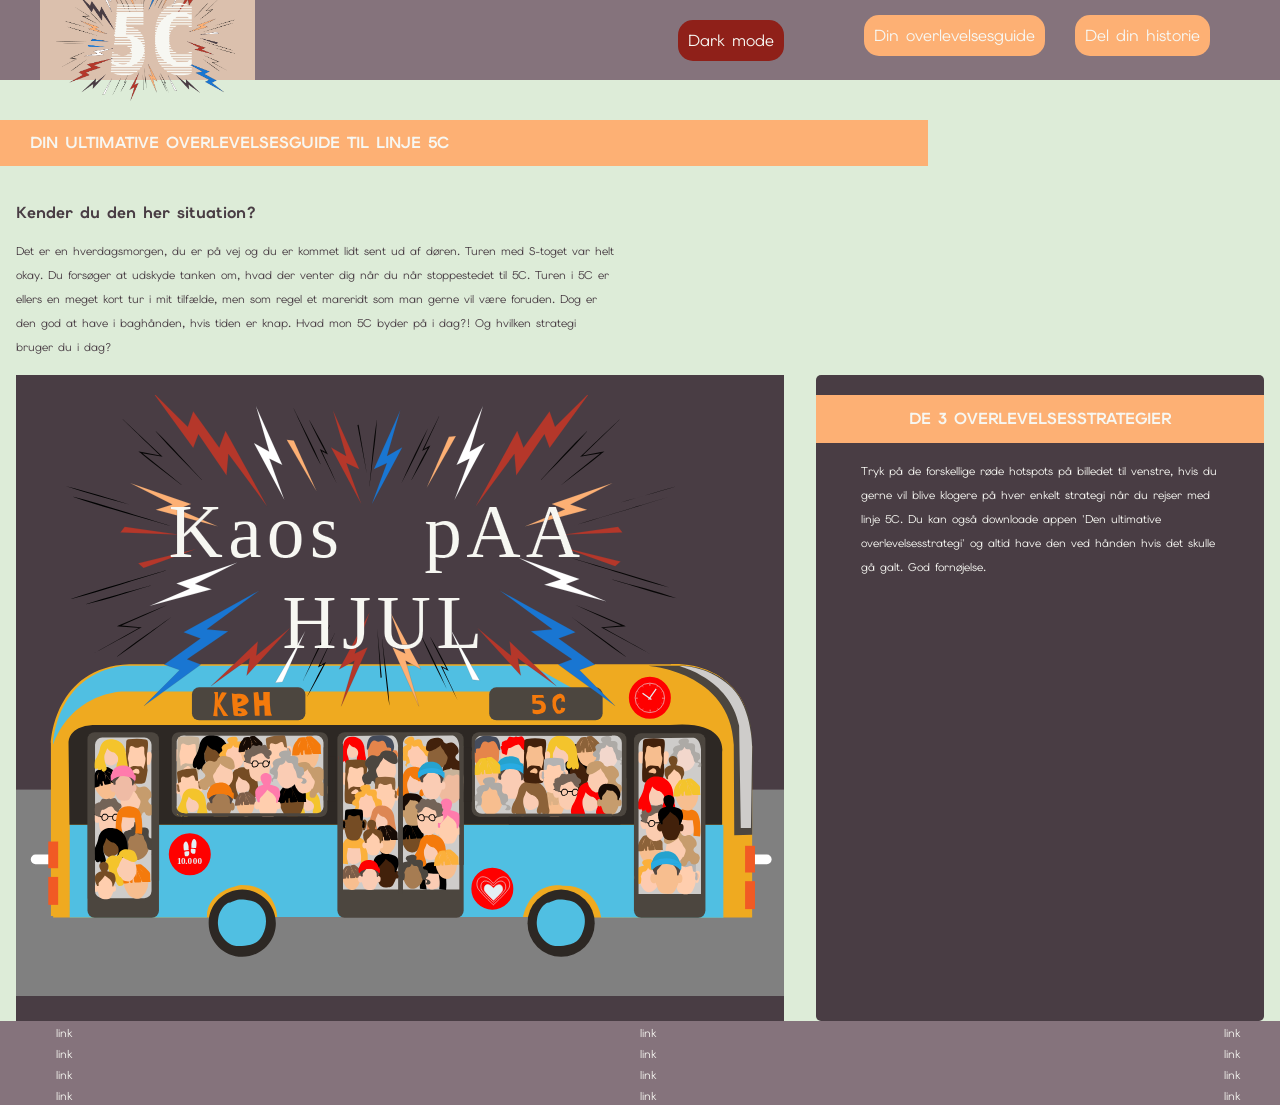
==== commit 17f9e698: "færdig" ====
--- a/instruction.html
+++ b/instruction.html
@@ -11,6 +11,9 @@
   <link rel="stylesheet" href="css/burger.css">
   <link rel="stylesheet" href="css/cards.css">
   <link rel="stylesheet" href="css/infographic.css">
+  <link
+    href="https://fonts.googleapis.com/css2?family=Elms+Sans:ital,wght@0,100..900;1,100..900&family=Roboto:ital,wght@0,100..900;1,100..900&family=Underdog&display=swap"
+    rel="stylesheet">
   <link rel="icon" type="image/png" href="img/fav.png">
   <title>Emergency Site</title>
 </head>
@@ -19,1345 +22,1553 @@
   <header>
     <nav>
       <div id="logotype-wrapper" class="logo">
-        <a href="index.html"> LOGO-TYPE </a>
+        <a href="index.html"> <img src="img/burgerlogo.webp" alt="burgerlogo"> </a>
       </div>
-      <ul class="menu">
-        <li><a class="menuItem" href="instruction.html"></a></li>
-        <li><a class="menuItem" href="register.html">Rapportér</a></li>
-      </ul>
+      <div class="cta-wrapper">
+        <button id="darkmode-btn">Dark mode</button>
+
+        <a class="cta-btn" href="instruction.html">Din overlevelsesguide</a>
+        <a class="cta-btn" href="register.html">Del din historie</a>
+      </div>
+      <!-- <button id="darkmode-btn">Dark mode</button>
+        <ul class="menu">
+          <li><a class="menuItem" href="instruction.html">Overlevelsesguide</a></li>
+          <li><a class="menuItem" href="register.html">Del din historie</a></li>
+        </ul> -->
       <button class="burger">
         <span class="line"></span>
         <span class="line"></span>
         <span class="line"></span>
       </button>
+
     </nav>
   </header>
 
   <main>
-    <h1>INSTRUKTION</h1>
-    <h2>Kender du den situation?</h2>
-    <p>Det er en hverdagsmorgen, du er på vej og du er kommet lidt sent ud af døren. Turen med S-toget var helt okay.
+    <h1>DIN ULTIMATIVE OVERLEVELSESGUIDE TIL LINJE 5C</h1>
+
+    <h2 class="h2_overlevelsesstrategi">Kender du den her situation?</h2>
+    <p class="p_overlevelsesstrategi">Det er en hverdagsmorgen, du er på vej og du er kommet lidt sent ud af døren.
+      Turen med S-toget var helt okay.
       Du forsøger at udskyde tanken om, hvad der venter dig når du når stoppestedet til 5C. Turen i 5C er
-      ellers en meget kort tur i mit tilfælde, men som regel et mareridt som man gerne vil være foruden. Dog er den god
+      ellers en meget kort tur i mit tilfælde, men som regel et mareridt som man gerne vil være foruden. Dog er den
+      god
       at have i baghånden, hvis tiden er knap. Hvad mon 5C byder på i dag?! Og hvilken strategi bruger du i dag?</p>
+
     <section class="info-graphic">
       <?xml version="1.0" encoding="UTF-8"?>
-      <svg xmlns="http://www.w3.org/2000/svg" width="1277.06" height="551.94" viewBox="0 0 1277.06 551.94">
+      <svg id="Lag_1" xmlns="http://www.w3.org/2000/svg" version="1.1" viewBox="0 0 1277.06 999.41">
+        <!-- Generator: Adobe Illustrator 30.1.0, SVG Export Plug-In . SVG Version: 2.1.1 Build 136)  -->
         <g id="vej">
-          <rect y="208.72" width="1277.06" height="343.22" style="fill: gray;" />
+          <rect y="656.19" width="1277.06" height="343.22" fill="gray" />
           <g>
-            <rect x="24.58" y="316.79" width="112.21" height="15.84" rx="7.8" ry="7.8" style="fill: #fff;" />
-            <rect x="211.19" y="316.79" width="112.21" height="15.84" rx="7.8" ry="7.8" style="fill: #fff;" />
-            <rect x="397.81" y="316.79" width="112.21" height="15.84" rx="7.8" ry="7.8" style="fill: #fff;" />
-            <rect x="584.42" y="316.79" width="112.21" height="15.84" rx="7.8" ry="7.8" style="fill: #fff;" />
-            <rect x="771.04" y="316.79" width="112.21" height="15.84" rx="7.8" ry="7.8" style="fill: #fff;" />
-            <rect x="957.65" y="316.79" width="112.21" height="15.84" rx="7.8" ry="7.8" style="fill: #fff;" />
-            <rect x="1144.27" y="316.79" width="112.21" height="15.84" rx="7.8" ry="7.8" style="fill: #fff;" />
+            <rect x="24.58" y="764.26" width="112.21" height="15.84" rx="7.8" ry="7.8" fill="#fff" />
+            <rect x="211.19" y="764.26" width="112.21" height="15.84" rx="7.8" ry="7.8" fill="#fff" />
+            <rect x="397.81" y="764.26" width="112.21" height="15.84" rx="7.8" ry="7.8" fill="#fff" />
+            <rect x="584.42" y="764.26" width="112.21" height="15.84" rx="7.8" ry="7.8" fill="#fff" />
+            <rect x="771.04" y="764.26" width="112.21" height="15.84" rx="7.8" ry="7.8" fill="#fff" />
+            <rect x="957.65" y="764.26" width="112.21" height="15.84" rx="7.8" ry="7.8" fill="#fff" />
+            <rect x="1144.27" y="764.26" width="112.21" height="15.84" rx="7.8" ry="7.8" fill="#fff" />
           </g>
         </g>
         <g id="bus">
           <path
-            d="M61.77,421.41V133.15S66.35,7.32,192.18,2.74h899.23s132.69-13.73,132.69,133.86v284.82h-268.81s-1.94-11.49-44.74-38.65c0,0-41.66-16.49-53.86,37.64h-450.87s-10-37.77-49.11-39.89c0,0-9.21-2.56-14.8,40.9H61.77Z"
-            style="fill: #efaa20;" />
+            d="M61.77,868.88v-288.26s4.58-125.83,130.41-130.41h899.23s132.69-13.73,132.69,133.86v284.82h-268.81s-1.94-11.49-44.74-38.65c0,0-41.66-16.49-53.86,37.64h-450.87s-10-37.77-49.11-39.89c0,0-9.21-2.56-14.8,40.9H61.77Z"
+            fill="#efaa20" />
           <path
-            d="M58.06,419.01V130.74S62.64,4.91,188.47.34h899.23s132.69-13.73,132.69,133.86v284.82h-268.81s-1.94-11.49-44.74-38.65c0,0-41.66-16.49-53.86,37.64h-450.87s-10-37.77-49.11-39.89c0,0-9.21-2.56-14.8,40.9H58.06Z"
-            style="fill: #efaa20;" />
+            d="M58.06,866.48v-288.27s4.58-125.83,130.41-130.4h899.23s132.69-13.73,132.69,133.86v284.82h-268.81s-1.94-11.49-44.74-38.65c0,0-41.66-16.49-53.86,37.64h-450.87s-10-37.77-49.11-39.89c0,0-9.21-2.56-14.8,40.9H58.06Z"
+            fill="#efaa20" />
           <path
-            d="M1224.11,283.83l-29.73.57-.83-150.28C1188.9,12.04,1050.47,2.74,1050.47,2.74h59.51s75.3,1.44,102.28,67.63c0,0,18.56,16.93,11.85,141.54v71.92Z"
-            style="fill: #4c463f;" />
+            d="M1224.11,731.3l-29.73.57-.83-150.28c-4.65-122.08-143.08-131.38-143.08-131.38h59.51s75.3,1.44,102.28,67.63c0,0,18.56,16.93,11.85,141.54v71.92h0Z"
+            fill="#4c463f" />
           <path
-            d="M115.87,266.96h1060.36v154.86l-202.96-.35s-5.95-54.3-63.73-53.03c0,0-51.27-11.09-66.62,52.17h-408.48s-.32-53.58-59.88-53.48c0,0-58.64,7.8-57.09,54.34H89.34s0-154.52,0-154.52h26.52Z"
-            style="fill: #50bfe2;" />
+            d="M115.87,714.43h1060.36v154.86l-202.96-.35s-5.95-54.3-63.73-53.03c0,0-51.27-11.09-66.62,52.17h-408.48s-.32-53.58-59.88-53.48c0,0-58.64,7.8-57.09,54.34H89.34v-154.52h26.53s0,0,0,0Z"
+            fill="#50bfe2" />
           <path
-            d="M1100.91,2.74s86.34,20.19,101.53,99.89l2.78,169.95h16.86l2.03-135.98s-.83-72.51-40.29-103.05c0,0-32.47-30.81-82.91-30.81Z"
-            style="fill: #ceccca;" />
+            d="M1100.91,450.21s86.34,20.19,101.53,99.89l2.78,169.95h16.86l2.03-135.98s-.83-72.51-40.29-103.05c0,0-32.47-30.81-82.91-30.81h0Z"
+            fill="#ceccca" />
+          <path d="M858.26,450.21l76.69,42.8H178.06s-82.6.16-116.29,87.61c0,0,2.78-115.03,116.29-130.41h680.2Z"
+            fill="#50bfe2" />
           <path
-            d="M858.26,2.74l76.69,42.8H178.06s-82.6.16-116.29,87.61c0,0,2.78-115.03,116.29-130.41h329.34s350.86,0,350.86,0Z"
-            style="fill: #50bfe2;" />
+            d="M1174.2,714.43v-120.9s10.09-53.74-87.21-44.75H132.3s-41.01-1.89-44.98,27.81l1.6,137.85h1085.28s0,0,0,0Z"
+            fill="#2d2824" />
+          <rect x="1027.55" y="562.29" width="118.88" height="307" rx="12" ry="12" fill="#4c463f" />
+          <path d="M1034.6,591.34s-2.15-20.87,13.71-20.64l76.15-.71s12.3-2.14,14.58,18.51v241.29h-104.44v-238.45h0Z"
+            fill="#ceccca" />
+          <rect x="118.84" y="560.7" width="118.88" height="308.59" rx="12" ry="12" fill="#4c463f" />
+          <rect x="534.4" y="560.7" width="209.97" height="308.71" rx="12" ry="12" fill="#4c463f" />
+          <path d="M643.03,587.41s-1.94-20.57,12.36-20.34l68.68-.7s11.09-2.1,13.15,18.24v237.81h-94.19v-235.01h0Z"
+            fill="#ceccca" />
           <path
-            d="M1174.2,266.96v-120.9s10.09-53.74-87.21-44.75H132.3s-41.01-1.89-44.98,27.81l1.6,137.85h409.44s675.83,0,675.83,0Z"
-            style="fill: #2d2824;" />
-          <rect x="1027.55" y="114.82" width="118.88" height="307" rx="12" ry="12" style="fill: #4c463f;" />
+            d="M542.95,587.41s-1.91-20.57,12.17-20.34l67.59-.7s10.91-2.1,12.94,18.24v237.81h-92.69v-235h-.01s0,0,0,0Z"
+            fill="#ceccca" />
           <path
-            d="M1034.6,143.87s-2.15-20.87,13.71-20.64l76.15-.71s12.3-2.14,14.58,18.51v241.29h-80.07s-24.37,0-24.37,0v-238.44Z"
-            style="fill: #ceccca;" />
-          <rect x="118.84" y="113.23" width="118.88" height="308.59" rx="12" ry="12" style="fill: #4c463f;" />
-          <rect x="534.4" y="113.23" width="209.97" height="308.71" rx="12" ry="12" style="fill: #4c463f;" />
-          <path
-            d="M643.03,139.94s-1.94-20.57,12.36-20.34l68.68-.7s11.09-2.1,13.15,18.24v237.81h-72.21s-21.98,0-21.98,0v-235Z"
-            style="fill: #ceccca;" />
-          <path d="M542.95,139.94s-1.91-20.57,12.17-20.34l67.59-.7s10.91-2.1,12.94,18.24v237.81h-92.69v-235Z"
-            style="fill: #ceccca;" />
-          <path
-            d="M506.82,253.69h-235.79c-6.6,0-12-5.4-12-12v-116.46c0-6.6,5.4-12,12-12h235.79c6.6,0,12,5.4,12,12l-.98,116.02c0,6.6-4.42,12.43-11.02,12.43Z"
-            style="fill: #4c463f;" />
-          <rect x="266.75" y="118.83" width="244.59" height="130.08" rx="12" ry="12" style="fill: #ceccca;" />
-          <rect x="757.84" y="113.23" width="257.2" height="140.46" rx="12" ry="12" style="fill: #4c463f;" />
-          <rect x="762.97" y="118.83" width="244.59" height="130.08" rx="12" ry="12" style="fill: #ceccca;" />
+            d="M506.82,701.16h-235.79c-6.6,0-12-5.4-12-12v-116.46c0-6.6,5.4-12,12-12h235.79c6.6,0,12,5.4,12,12l-.98,116.02c0,6.6-4.42,12.43-11.02,12.43h0s0,.01,0,.01Z"
+            fill="#4c463f" />
+          <rect x="266.75" y="566.3" width="244.59" height="130.08" rx="12" ry="12" fill="#ceccca" />
+          <rect x="757.84" y="560.7" width="257.2" height="140.46" rx="12" ry="12" fill="#4c463f" />
+          <rect x="762.97" y="566.3" width="244.59" height="130.08" rx="12" ry="12" fill="#ceccca" />
           <g>
-            <rect x="786.86" y="38.61" width="188.64" height="54.93" rx="12" ry="12" style="fill: #4c463f;" />
-            <path
-              d="M875.83,51.52c-5.92.1-11.64-.2-17.57-.1.17,3.39.26,8.48.42,11.87.02.32.11,1.27.12,1.59.01,1-.17,1.47.1,1.38,2.21-.73,6.44-.54,8.64.24,2.24.79,4.52.22,5.44,2.41.79,1.88.97,3.64-.27,5.26-1.14,1.5-4.67,2.04-6.55,2.1-2.58.08-5.47-.21-7.16-2.17,0,1.98,0,3.96,0,5.94,0,.5,0,1.01.23,1.45.36.69,1.17,1.01,1.92,1.23,4.59,1.32,8.56.64,13.07-.97,2.39-.86,4.64-1.98,5.71-4.28.5-1.06,1.23-4.27,1.25-5.44.08-4.27-1.14-6.45-4.3-9.32s-7.65-2.15-11.89-1.65c-1.06.13-.23-3.72-.09-4.78,5.82-.7,6.03-.39,13.07-.12.12-1.5-.1-1.39-.71-2.76s.05-2.14-1.43-1.87"
-              style="fill: #f47a0c;" />
-            <path
-              d="M891.85,63.31c.25-4.74.75-6.82,3.07-9.33,2.01-2.18,4.64-3.9,7.57-4.38s6.16.43,8.08,2.7c2.53,2.98,2.29,7.34,1.92,11.23-1.81-1.32-8.08-.24-6.33-1.64,2.41-1.93,1.2-4.76-.29-5.47-.76-.36-3.4,1.06-4.11,1.52-2.34,1.51-3.61,4.32-3.79,7.1s.62,5.53,1.69,8.1c.6,1.45,1.39,2.97,2.81,3.64s3.54-.06,3.65-1.63c.05-.76-.33-1.68.22-2.21.29-.28.73-.32,1.13-.34,2.02-.06,4.05.24,5.96.89-.02,2.54-1.43,4.96-3.42,6.54s-4.53,2.37-7.06,2.6c-1.51.14-3.15.05-4.38-.86-.79-.58-1.2-1.51-1.79-2.29-3.72-4.88-5.16-8.69-4.54-15.69"
-              style="fill: #f47a0c;" />
+            <rect x="786.86" y="486.08" width="188.64" height="54.93" rx="12" ry="12" fill="#4c463f" />
+            <path
+              d="M875.83,498.99c-5.92.1-11.64-.2-17.57-.1.17,3.39.26,8.48.42,11.87.02.32.11,1.27.12,1.59.01,1-.17,1.47.1,1.38,2.21-.73,6.44-.54,8.64.24,2.24.79,4.52.22,5.44,2.41.79,1.88.97,3.64-.27,5.26-1.14,1.5-4.67,2.04-6.55,2.1-2.58.08-5.47-.21-7.16-2.17v5.94c0,.5,0,1.01.23,1.45.36.69,1.17,1.01,1.92,1.23,4.59,1.32,8.56.64,13.07-.97,2.39-.86,4.64-1.98,5.71-4.28.5-1.06,1.23-4.27,1.25-5.44.08-4.27-1.14-6.45-4.3-9.32s-7.65-2.15-11.89-1.65c-1.06.13-.23-3.72-.09-4.78,5.82-.7,6.03-.39,13.07-.12.12-1.5-.1-1.39-.71-2.76s.05-2.14-1.43-1.87"
+              fill="#f47a0c" />
+            <path
+              d="M891.85,510.78c.25-4.74.75-6.82,3.07-9.33,2.01-2.18,4.64-3.9,7.57-4.38s6.16.43,8.08,2.7c2.53,2.98,2.29,7.34,1.92,11.23-1.81-1.32-8.08-.24-6.33-1.64,2.41-1.93,1.2-4.76-.29-5.47-.76-.36-3.4,1.06-4.11,1.52-2.34,1.51-3.61,4.32-3.79,7.1-.18,2.78.62,5.53,1.69,8.1.6,1.45,1.39,2.97,2.81,3.64s3.54-.06,3.65-1.63c.05-.76-.33-1.68.22-2.21.29-.28.73-.32,1.13-.34,2.02-.06,4.05.24,5.96.89-.02,2.54-1.43,4.96-3.42,6.54s-4.53,2.37-7.06,2.6c-1.51.14-3.15.05-4.38-.86-.79-.58-1.2-1.51-1.79-2.29-3.72-4.88-5.16-8.69-4.54-15.69"
+              fill="#f47a0c" />
           </g>
-          <rect x="53.65" y="295.04" width="16.43" height="44.4" style="fill: #f15a24;" />
-          <rect x="53.65" y="353.87" width="16.43" height="46.47" style="fill: #f15a24;" />
+          <rect x="53.65" y="742.51" width="16.43" height="44.4" fill="#f15a24" />
+          <rect x="53.65" y="801.34" width="16.43" height="46.47" fill="#f15a24" />
           <g>
-            <rect x="1212.36" y="302.15" width="16.43" height="44.4" style="fill: #f15a24;" />
-            <rect x="1212.36" y="360.97" width="16.43" height="46.47" style="fill: #f15a24;" />
+            <rect x="1212.36" y="749.62" width="16.43" height="44.4" fill="#f15a24" />
+            <rect x="1212.36" y="808.44" width="16.43" height="46.47" fill="#f15a24" />
           </g>
-          <rect x="131.41" y="122.14" width="93.96" height="267.17" rx="12" ry="12" style="fill: #ceccca;" />
+          <rect x="131.41" y="569.61" width="93.96" height="267.17" rx="12" ry="12" fill="#ceccca" />
           <g>
             <path
-              d="M432.08,430.81c0,30.85-25.01,55.86-55.86,55.86-30.85,0-55.86-25.01-55.86-55.86,0-30.85,25.01-55.86,55.86-55.86,30.85,0,55.86,25.01,55.86,55.86Z"
-              style="fill: #2d2824;" />
-            <path
-              d="M353.33,397c12.9-2.92,12.04-8.83,37.66-3.6,11.11,2.27,19.88,11.88,23.11,22.75,3.24,10.86,1.38,22.83-3.52,33.06-2.1,4.4-4.82,8.61-8.61,11.67-5.97,4.82-13.91,6.3-21.52,7.3-8.83,1.16-18.59,1.69-25.84-3.5-7.78-5.57-16.03-15.33-17.73-24.75-1.47-8.15-1.5-10.31-.35-18.51s7.83-19.67,14.98-23.85"
-              style="fill: #50bfe2;" />
+              d="M432.08,878.28c0,30.85-25.01,55.86-55.86,55.86s-55.86-25.01-55.86-55.86,25.01-55.86,55.86-55.86,55.86,25.01,55.86,55.86h0Z"
+              fill="#2d2824" />
+            <path
+              d="M353.33,844.47c12.9-2.92,12.04-8.83,37.66-3.6,11.11,2.27,19.88,11.88,23.11,22.75,3.24,10.86,1.38,22.83-3.52,33.06-2.1,4.4-4.82,8.61-8.61,11.67-5.97,4.82-13.91,6.3-21.52,7.3-8.83,1.16-18.59,1.69-25.84-3.5-7.78-5.57-16.03-15.33-17.73-24.75-1.47-8.15-1.5-10.31-.35-18.51s7.83-19.67,14.98-23.85"
+              fill="#50bfe2" />
           </g>
           <g>
-            <circle cx="906.46" cy="430.81" r="55.86" style="fill: #2d2824;" />
-            <path
-              d="M883.58,397c12.9-2.92,12.04-8.83,37.66-3.6,11.11,2.27,19.88,11.88,23.11,22.75,3.24,10.86,1.38,22.83-3.52,33.06-2.1,4.4-4.82,8.61-8.61,11.67-5.97,4.82-13.91,6.3-21.52,7.3-8.83,1.16-18.59,1.69-25.84-3.5-7.78-5.57-16.03-15.33-17.73-24.75-1.47-8.15-1.5-10.31-.35-18.51,1.15-8.21,7.83-19.67,14.98-23.85"
-              style="fill: #50bfe2;" />
+            <circle cx="906.46" cy="878.28" r="55.86" fill="#2d2824" />
+            <path
+              d="M883.58,844.47c12.9-2.92,12.04-8.83,37.66-3.6,11.11,2.27,19.88,11.88,23.11,22.75,3.24,10.86,1.38,22.83-3.52,33.06-2.1,4.4-4.82,8.61-8.61,11.67-5.97,4.82-13.91,6.3-21.52,7.3-8.83,1.16-18.59,1.69-25.84-3.5-7.78-5.57-16.03-15.33-17.73-24.75-1.47-8.15-1.5-10.31-.35-18.51,1.15-8.21,7.83-19.67,14.98-23.85"
+              fill="#50bfe2" />
           </g>
-          <path d="M1007.56,195.69v35.19s.98,11.8-5.16,16.37l7.52,4.16s6.22-3.13,5.12-16.34l.13-45.69-7.61,6.31Z"
-            style="fill: #4c463f;" />
-          <rect x="737.63" y="126.59" width="4.78" height="116.78" style="fill: #4c463f;" />
-          <rect x="748.03" y="139.67" width="9.81" height="32.87" style="fill: #2d2824;" />
-          <polygon points="823.59 249.12 894.11 249.12 894.11 253.69 820.44 253.69 823.59 249.12"
-            style="fill: #4c463f;" />
+          <path d="M1007.56,643.16v35.19s.98,11.8-5.16,16.37l7.52,4.16s6.22-3.13,5.12-16.34l.13-45.69-7.61,6.31h0Z"
+            fill="#4c463f" />
+          <rect x="737.63" y="574.06" width="4.78" height="116.78" fill="#4c463f" />
+          <rect x="748.03" y="587.14" width="9.81" height="32.87" fill="#2d2824" />
+          <polygon points="823.59 696.59 894.11 696.59 894.11 701.16 820.44 701.16 823.59 696.59" fill="#4c463f" />
           <g>
-            <rect x="292.55" y="38.61" width="188.64" height="54.93" rx="12" ry="12" style="fill: #4c463f;" />
-            <path
-              d="M330.77,49.44c.28,12.39-.68,24.81-2.86,37,2.45.28,4.93.32,7.39.12-.8-5.43-.73-10.98.2-16.39,3.38,4.6,6.28,9.55,8.64,14.75.2.45.43.93.86,1.18.36.21.81.21,1.23.2,2.26-.04,4.52-.08,6.78-.11-5-5.94-9.36-12.42-12.98-19.29-.19-.36-.38-.73-.39-1.14,0-.51.27-.97.54-1.4,3.47-5.52,6.95-11.04,10.42-16.57-2.08-.31-4.16-.61-6.25-.92-.53-.08-1.09-.15-1.59.05-.54.22-.89.73-1.2,1.23-2.42,3.83-4.11,8.13-4.93,12.59-.7-4.78-.98-9.61-.85-14.44-2.19,0-4.38,0-6.57,0,.64,1.2,1.04,2.53,1.17,3.89"
-              style="fill: #f47a0c;" />
-            <path
-              d="M358.85,47.88c.38,11.93,1.34,23.84,2.86,35.67.09.73.25,1.56.89,1.94.3.18.67.22,1.02.26,1.96.2,3.93.4,5.89.6,4.55.46,9.48.84,13.35-1.6,1.3-.82,2.51-2.21,2.26-3.73-.11-.64-.47-1.22-.82-1.77-1.28-2.01-2.69-4.13-4.89-5.05-3.54-1.48-8.42.46-10.99-2.39,5.75-1.21,11.81-2.57,16.14-6.55,1.23-1.13,2.35-2.6,2.37-4.28.01-1.07-.43-2.09-.92-3.05-1.56-3.03-3.83-5.83-6.91-7.28-6.15-2.89-13.71.25-20.13-2"
-              style="fill: #f47a0c;" />
-            <path
-              d="M368.37,57.28v6.28c0,.09,0,.18.04.25.08.12.25.13.39.12,2.19-.09,4.32-1.15,5.72-2.83.5-.61.93-1.39.74-2.15-.16-.6-.69-1.06-1.27-1.28s-1.22-.26-1.84-.3c-1-.05-2-.11-3-.16"
-              style="fill: #4c463f;" />
-            <path
-              d="M395.13,48.67c.64,12,1.28,24,1.93,36,.02.34.05.72.3.96.25.24.63.24.98.24,2.26-.03,4.53-.06,6.79-.1-.16-5.35-.32-10.69-.47-16.04,2.2-.24,4.39-.48,6.59-.73.42-.05.88-.08,1.23.16.44.31.5.92.52,1.46.19,5.02.37,10.04.56,15.07,4.12.27,8.25.24,12.36-.1-1.87-2.51-2.43-5.74-2.82-8.85-1.22-9.69-1.35-19.49-1.07-29.25.01-.4,0-.85-.32-1.09-.22-.17-.53-.17-.81-.17-3.25.05-6.49.11-9.74.16.05,4.16.09,8.32.14,12.47,0,.41-.01.88-.32,1.16-.25.23-.62.26-.97.27-1.29.04-2.59-.03-3.87-.21-.45-.06-.92-.15-1.24-.47-.35-.34-.44-.87-.51-1.36-.48-3.43-.95-6.86-1.43-10.28-.06-.45-.15-.95-.52-1.22-.34-.25-.8-.21-1.21-.17-2.23.24-4.47.49-6.7.73"
-              style="fill: #f47a0c;" />
-            <path
-              d="M368.96,76.84c-.14,1.47-.07,2.95.18,4.41.05.31.14.65.42.79.17.09.38.07.57.06,1.09-.09,2.17-.18,3.26-.28.7-.06,1.55-.25,1.73-.92.1-.38-.07-.77-.32-1.07-.67-.83-1.81-1.1-2.86-1.25s-2.18-.25-3.05-.86"
-              style="fill: #4c463f;" />
+            <rect x="292.55" y="486.08" width="188.64" height="54.93" rx="12" ry="12" fill="#4c463f" />
+            <path
+              d="M330.77,496.91c.28,12.39-.68,24.81-2.86,37,2.45.28,4.93.32,7.39.12-.8-5.43-.73-10.98.2-16.39,3.38,4.6,6.28,9.55,8.64,14.75.2.45.43.93.86,1.18.36.21.81.21,1.23.2,2.26-.04,4.52-.08,6.78-.11-5-5.94-9.36-12.42-12.98-19.29-.19-.36-.38-.73-.39-1.14,0-.51.27-.97.54-1.4,3.47-5.52,6.95-11.04,10.42-16.57-2.08-.31-4.16-.61-6.25-.92-.53-.08-1.09-.15-1.59.05-.54.22-.89.73-1.2,1.23-2.42,3.83-4.11,8.13-4.93,12.59-.7-4.78-.98-9.61-.85-14.44h-6.57c.64,1.2,1.04,2.53,1.17,3.89"
+              fill="#f47a0c" />
+            <path
+              d="M358.85,495.35c.38,11.93,1.34,23.84,2.86,35.67.09.73.25,1.56.89,1.94.3.18.67.22,1.02.26,1.96.2,3.93.4,5.89.6,4.55.46,9.48.84,13.35-1.6,1.3-.82,2.51-2.21,2.26-3.73-.11-.64-.47-1.22-.82-1.77-1.28-2.01-2.69-4.13-4.89-5.05-3.54-1.48-8.42.46-10.99-2.39,5.75-1.21,11.81-2.57,16.14-6.55,1.23-1.13,2.35-2.6,2.37-4.28.01-1.07-.43-2.09-.92-3.05-1.56-3.03-3.83-5.83-6.91-7.28-6.15-2.89-13.71.25-20.13-2"
+              fill="#f47a0c" />
+            <path
+              d="M368.37,504.75v6.28c0,.09,0,.18.04.25.08.12.25.13.39.12,2.19-.09,4.32-1.15,5.72-2.83.5-.61.93-1.39.74-2.15-.16-.6-.69-1.06-1.27-1.28s-1.22-.26-1.84-.3c-1-.05-2-.11-3-.16"
+              fill="#4c463f" />
+            <path
+              d="M395.13,496.14c.64,12,1.28,24,1.93,36,.02.34.05.72.3.96s.63.24.98.24c2.26-.03,4.53-.06,6.79-.1-.16-5.35-.32-10.69-.47-16.04,2.2-.24,4.39-.48,6.59-.73.42-.05.88-.08,1.23.16.44.31.5.92.52,1.46.19,5.02.37,10.04.56,15.07,4.12.27,8.25.24,12.36-.1-1.87-2.51-2.43-5.74-2.82-8.85-1.22-9.69-1.35-19.49-1.07-29.25.01-.4,0-.85-.32-1.09-.22-.17-.53-.17-.81-.17-3.25.05-6.49.11-9.74.16.05,4.16.09,8.32.14,12.47,0,.41-.01.88-.32,1.16-.25.23-.62.26-.97.27-1.29.04-2.59-.03-3.87-.21-.45-.06-.92-.15-1.24-.47-.35-.34-.44-.87-.51-1.36-.48-3.43-.95-6.86-1.43-10.28-.06-.45-.15-.95-.52-1.22-.34-.25-.8-.21-1.21-.17-2.23.24-4.47.49-6.7.73"
+              fill="#f47a0c" />
+            <path
+              d="M368.96,524.31c-.14,1.47-.07,2.95.18,4.41.05.31.14.65.42.79.17.09.38.07.57.06,1.09-.09,2.17-.18,3.26-.28.7-.06,1.55-.25,1.73-.92.1-.38-.07-.77-.32-1.07-.67-.83-1.81-1.1-2.86-1.25s-2.18-.25-3.05-.86"
+              fill="#4c463f" />
           </g>
-          <rect x="635.64" y="137.13" width="7.3" height="196.97" style="fill: #4c463f;" />
+          <rect x="635.64" y="584.6" width="7.3" height="196.97" fill="#4c463f" />
         </g>
         <g id="ansigter">
           <g>
             <g>
               <path
-                d="M915.02,174.08s2.51,5.2,2.69,7.18c0,0-4.6-2.82-5.56,3.84,0,0-1.44,7.22,4.17,8.98,0,0,1.44.56,2.57-1.2,0,0,1.44,2.41,2.73,6.66,0,0,1.44,9.22,11.95,8.98,0,0,8.82.56,10.11-1.84,0,0,2.41-1.36,6.98-13.19,0,0,4.65,1.47,5.29-4.14,0,0,1.6-8.74-4.81-8.18,0,0,.16-1.68,2.17-5.45,0,0,2.09-18.93-19.57-21.18,0,0-21.62-3.03-18.71,19.54Z"
-                style="fill: #42210b;" />
+                d="M915.02,621.55s2.51,5.2,2.69,7.18c0,0-4.6-2.82-5.56,3.84,0,0-1.44,7.22,4.17,8.98,0,0,1.44.56,2.57-1.2,0,0,1.44,2.41,2.73,6.66,0,0,1.44,9.22,11.95,8.98,0,0,8.82.56,10.11-1.84,0,0,2.41-1.36,6.98-13.19,0,0,4.65,1.47,5.29-4.14,0,0,1.6-8.74-4.81-8.18,0,0,.16-1.68,2.17-5.45,0,0,2.09-18.93-19.57-21.18,0,0-21.62-3.03-18.71,19.54h-.01,0Z"
+                fill="#42210b" />
               <path
-                d="M933.64,161.23c-2.6,4.98-11.12,13.18-11.12,13.18-2.27,2.27-1.3,5.2-1.3,5.2,0,3.79-1.41,2.6-1.41,2.6-2.38.11-2.11-.96-2.11-.96-.62-2.06-1.85-4.08-1.85-4.08-2.44-4.87-1.91-8.38-1.91-8.38,0,0-3.38-12.84,13.35-16.02,0,0-12.54-15.89,3.19-19.3,0,0,17.12-.02,7.77,19.3,0,0,13.17,2.02,15.05,6.97,4.36,11.47,0,15.96,0,15.96-.57,3.29-2.07,4.97-2.07,4.97-.28,2.39-.71,2.14-.71,2.14-2.15,1.59-1.93-1.85-1.93-1.85.04-2.76-.24-4.33-.24-4.33-1.38-5.24-6.78-9.42-6.78-9.42-1.54-1.22-7.94-5.99-7.94-5.99" />
+                d="M933.64,608.7c-2.6,4.98-11.12,13.18-11.12,13.18-2.27,2.27-1.3,5.2-1.3,5.2,0,3.79-1.41,2.6-1.41,2.6-2.38.11-2.11-.96-2.11-.96-.62-2.06-1.85-4.08-1.85-4.08-2.44-4.87-1.91-8.38-1.91-8.38,0,0-3.38-12.84,13.35-16.02,0,0-12.54-15.89,3.19-19.3,0,0,17.12-.02,7.77,19.3,0,0,13.17,2.02,15.05,6.97,4.36,11.47,0,15.96,0,15.96-.57,3.29-2.07,4.97-2.07,4.97-.28,2.39-.71,2.14-.71,2.14-2.15,1.59-1.93-1.85-1.93-1.85.04-2.76-.24-4.33-.24-4.33-1.38-5.24-6.78-9.42-6.78-9.42-1.54-1.22-7.94-5.99-7.94-5.99" />
             </g>
             <g>
               <path
-                d="M910.87,239.95c.52-3.13,1.64-7.26.39-10.33-.13-.31.66-.63.4-.84-.43-.34-.19-.4-.37-.92.13.04-.22.08-.09.12.09-1.96-1.67-3.99-2.72-5.64-.52-.82-1.21-1.52-1.88-2.22-2.07-2.12-4.3-4.34-7.18-5.04-1.43-.35-2.91-.29-4.38-.22-.91.04-1.83.09-2.71.33-1.09.3-2.07.9-3.04,1.49-1.72,1.04-3.44,2.09-4.96,3.4-3.7,3.19-5.97,7.94-6.25,12.8-.3,5.18,2.45,10.6,4.92,15.02,1,1.78,2.13,3.53,3.7,4.82,1.91,1.56,4.34,2.82,6.76,3.31,2.94.6,5.79.68,8.67-1.51s3.39-3.6,5.57-6.3c.73-.9,1.64-4.05,2.23-5.06.56-.97.78-2.11.97-3.22Z"
-                style="fill: #f7be8f;" />
+                d="M910.87,687.42c.52-3.13,1.64-7.26.39-10.33-.13-.31.66-.63.4-.84-.43-.34-.19-.4-.37-.92.13.04-.22.08-.09.12.09-1.96-1.67-3.99-2.72-5.64-.52-.82-1.21-1.52-1.88-2.22-2.07-2.12-4.3-4.34-7.18-5.04-1.43-.35-2.91-.29-4.38-.22-.91.04-1.83.09-2.71.33-1.09.3-2.07.9-3.04,1.49-1.72,1.04-3.44,2.09-4.96,3.4-3.7,3.19-5.97,7.94-6.25,12.8-.3,5.18,2.45,10.6,4.92,15.02,1,1.78,2.13,3.53,3.7,4.82,1.91,1.56,4.34,2.82,6.76,3.31,2.94.6,5.79.68,8.67-1.51s3.39-3.6,5.57-6.3c.73-.9,1.64-4.05,2.23-5.06.56-.97.78-2.11.97-3.22h-.03s0,0,0,0Z"
+                fill="#f7be8f" />
               <path
-                d="M892.94,210.88c-2.03-.05-4.07.09-6.08.42-1.01.17-2.04.4-2.85,1.02-.82.63-1.3,1.59-1.86,2.46-.83,1.27-1.88,2.38-2.76,3.62-3.31,4.7-3.79,10.77-4.16,16.51-.01.21-.02.43.1.6.16.21.45.24.72.24,2.97.08,5.95-.18,8.87-.76.52-1.17.96-2.38,1.3-3.61.5.04.75.65.74,1.15s-.17,1.03,0,1.5c.36,1.01,1.77,1.02,2.82.8.11-.02.22-.05.3-.12.13-.11.15-.29.16-.46.1-1.28.11-2.56.06-3.84-.02-.48-.05-.97.15-1.4s.73-.75,1.16-.56c.54.24.54.99.51,1.59-.06,1,.04,2.01.28,2.98.13.53.36,1.11.86,1.31.27.11.57.09.87.07,2.61-.18,5.22-.36,7.83-.55l.02-2.82c0-.18,0-.37.09-.54.23-.47,1-.42,1.33-.01s.34.99.28,1.51-.18,1.06-.04,1.57"
-                style="fill: #ddb185;" />
+                d="M892.94,658.35c-2.03-.05-4.07.09-6.08.42-1.01.17-2.04.4-2.85,1.02-.82.63-1.3,1.59-1.86,2.46-.83,1.27-1.88,2.38-2.76,3.62-3.31,4.7-3.79,10.77-4.16,16.51-.01.21-.02.43.1.6.16.21.45.24.72.24,2.97.08,5.95-.18,8.87-.76.52-1.17.96-2.38,1.3-3.61.5.04.75.65.74,1.15s-.17,1.03,0,1.5c.36,1.01,1.77,1.02,2.82.8.11-.02.22-.05.3-.12.13-.11.15-.29.16-.46.1-1.28.11-2.56.06-3.84-.02-.48-.05-.97.15-1.4s.73-.75,1.16-.56c.54.24.54.99.51,1.59-.06,1,.04,2.01.28,2.98.13.53.36,1.11.86,1.31.27.11.57.09.87.07,2.61-.18,5.22-.36,7.83-.55l.02-2.82c0-.18,0-.37.09-.54.23-.47,1-.42,1.33-.01s.34.99.28,1.51-.18,1.06-.04,1.57"
+                fill="#ddb185" />
               <path
-                d="M903.66,233.67c3.67,0,7.33-.01,11-.02-.38-3.13-.55-6.28-.49-9.43.02-1.07.06-2.18-.36-3.17-.29-.69-.79-1.27-1.3-1.83-2.88-3.2-6.09-6.11-9.57-8.65-.61-.45-1.24-.89-1.97-1.09-.86-.24-1.78-.13-2.66-.02-1.86.23-3.84.52-5.24,1.76"
-                style="fill: #ddb185;" />
-              <polygon points="882.9 226.05 884.31 220.08 887.63 214.81 884.93 220.43 882.9 226.05"
-                style="fill: #f7be8f;" />
-              <polygon points="895.38 217.76 895.87 222.63 895.62 227.44 896.4 221.98 895.38 217.76"
-                style="fill: #f7be8f;" />
-              <polygon points="899.4 215.08 905.49 221.5 902.12 217.49 899.4 215.08" style="fill: #f7be8f;" />
+                d="M903.66,681.14c3.67,0,7.33-.01,11-.02-.38-3.13-.55-6.28-.49-9.43.02-1.07.06-2.18-.36-3.17-.29-.69-.79-1.27-1.3-1.83-2.88-3.2-6.09-6.11-9.57-8.65-.61-.45-1.24-.89-1.97-1.09-.86-.24-1.78-.13-2.66-.02-1.86.23-3.84.52-5.24,1.76"
+                fill="#ddb185" />
+              <polygon points="882.9 673.52 884.31 667.55 887.63 662.28 884.93 667.9 882.9 673.52" fill="#f7be8f" />
+              <polygon points="895.38 665.23 895.87 670.1 895.62 674.91 896.4 669.45 895.38 665.23" fill="#f7be8f" />
+              <polygon points="899.4 662.55 905.49 668.97 902.12 664.96 899.4 662.55" fill="#f7be8f" />
             </g>
             <g>
               <g>
                 <g>
                   <path
-                    d="M550.28,316s-2.7,11.26,6.34,15.48c0,0,3.87,3.06,11.07-.4,0,0,4.95-3.17,8.22-6.21,0,0,3.94-13.17-3.83-18.57l-18.12-8.44-5.06,14.97,1.39,3.17Z"
-                    style="fill: #faccb4;" />
-                  <path
-                    d="M552.19,332.73c-.74-3.59-.77-5.21-.77-5.21-2.35-7.79-.79-13.48-.79-13.48,1.63-7.12.86-8.85.86-8.85,8.64,1.75,20.6,1.12,20.6,1.12l1.49,10.64c.84,6.74-.52,15.17-.52,15.17l11.28,1.2c.62-3.06.62-9.13.62-9.13-.05-8.88-.91-15.83-.91-15.83-1.85-14.63-7.32-16.82-7.32-16.82-5.57-4.82-15.71-4.33-15.71-4.33-16.57-.25-18.55,16.32-18.55,16.32-2.6,11.87-1.47,27.89-1.47,27.89l11.2,1.32Z"
-                    style="fill: #fbb03b;" />
-                </g>
-                <g>
-                  <path
-                    d="M585.09,142.64c-.57-4.91-1.01-10.33,1.87-14.35,1.95-2.71,5.17-4.29,8.44-4.95,3.27-.66,6.65-.49,9.99-.32,3.41.18,7.01.42,9.82,2.36,1.41.98,2.53,2.32,3.58,3.68,3.52,4.5,6.67,9.29,9.41,14.31l.25-.11c1.42-.1,2.96-.18,4.15.6.88.58,1.43,1.55,1.84,2.53.76,1.79,1.18,3.77.91,5.7s-1.32,3.8-2.98,4.8c-.53.32-1.15.56-1.77.45-.35-.06-.67-.22-.98-.41-1.05-.62-1.95-1.48-2.64-2.48-.49,2.84-.94,6.19-2.46,8.67-1.89,3.09-4.17,5.96-6.7,8.53-1.21,1.23-2.52,2.42-4.11,3.08-1.25.52-2.62.69-3.97.86-1.73.21-3.48.42-5.21.18-2.17-.31-4.16-1.33-6.1-2.34l-2.41-1.9c-1.68-1.2-3.19-2.62-4.69-4.04-1.91-1.81-3.88-3.7-4.84-6.15-.71-1.8-.81-3.77-.91-5.7-.21-4.04-.41-8.09-.62-12.13"
-                    style="fill: #e5854b;" />
-                  <path
-                    d="M626.18,127.37c1.28,3.26,2.61,6.6,2.59,10.1s-1.44,8.17-4.64,9.57c-.06-1.82-.37-4.59-.43-6.41,0-.24-.02-.49-.15-.69-.17-.27-.5-.39-.81-.46-1.92-.43-4.22.2-5.67-1.13-.79-.73-1.06-1.84-1.34-2.88-.55-2.09-1.28-4.21-2.73-5.82s-3.77-2.59-5.83-1.92c-.88.28-1.64.84-2.52,1.14-2.3.79-4.56-.41-6.74-1.49l-1.66-.27c-2.12-.71-3.35.77-4.92,2.36-1.56,1.59-2.45,3.72-3.2,5.82s-1.43,4.27-2.68,6.12c-.33.49-.86,1-1.41.82-.55-.18-.68-.88-.71-1.45-.22-4.86.59-9.77,2.35-14.3.9-2.32,2.18-4.68,4.39-5.82,1.08-.56,2.3-.78,3.51-.99,8.01-1.4,16.63-2.65,23.99.79,1.92.9,3.69,2.09,5.44,3.28,0,0,2.47,1.87,3.16,3.65Z"
-                    style="fill: #454c5c;" />
-                </g>
-                <g>
-                  <path
-                    d="M550.5,143.13s-2.07,8.68,4.85,11.93c0,0,2.96,2.36,8.47-.31,0,0,3.79-2.45,6.28-4.79,0,0,3.01-10.15-2.93-14.31l-13.86-6.51-3.87,11.54,1.06,2.45Z"
-                    style="fill: #faccb4;" />
-                  <path
-                    d="M554.26,132.93s-1.04,3.15-3.5,8.67c0,0-1.19,4.39.61,10.39,0,0,1.29,3.15,1.85,5.91.57,2.76.66,3.34-1.51,5.82,0,0-1.89,2.19-4.45-.48,0,0-.66-1.62-.66-2.76,0,0-.66,2.57-3.97,1.62,0,0-1.7-.48-1.32-2.76,0,0-1.51,3.15-4.16.19,0,0-2.18-3.06,1.04-10.78,0,0,4.35-6.1,6.34-15.25,0,0,1.51-12.77,14.19-12.58,0,0,7.76-.38,12.01,3.34,0,0,6.15,2.86,8.32,12.96,0,0,.66,5.05,1.61,12.2,0,0,.38,3.43,1.04,5.82s-.09,6.2-1.99,6.2c0,0-1.14.1-1.99-1.53,0,0-.28,1.73-2.5,1.73,0,0-1.35.71-2.38-2.94,0,0-.81,2.99-3.89,2.07,0,0-3.89-1.2-1.35-7.67,0,0,2.65-3.81.7-9.25,0,0-2.81-4.9-6.05-5.44,0,0-3.97-.2-8-5.47Z"
-                    style="fill: red;" />
-                </g>
-                <g>
-                  <path
-                    d="M596.16,336.91s2.51,5.2,2.69,7.18c0,0-4.6-2.82-5.56,3.84,0,0-1.44,7.22,4.17,8.98,0,0,1.44.56,2.57-1.2,0,0,1.44,2.41,2.73,6.66,0,0,1.44,9.22,11.95,8.98,0,0,8.82.56,10.11-1.84,0,0,2.41-1.36,6.98-13.19,0,0,4.65,1.47,5.29-4.14,0,0,1.6-8.74-4.81-8.18,0,0,.16-1.68,2.17-5.45,0,0,2.09-18.93-19.57-21.18,0,0-21.62-3.03-18.71,19.54Z"
-                    style="fill: #42210b;" />
-                  <path
-                    d="M614.79,324.07c-2.6,4.98-11.12,13.18-11.12,13.18-2.27,2.27-1.3,5.2-1.3,5.2,0,3.79-1.41,2.6-1.41,2.6-2.38.11-2.11-.96-2.11-.96-.62-2.06-1.85-4.08-1.85-4.08-2.44-4.87-1.91-8.38-1.91-8.38,0,0-3.38-12.84,13.35-16.02,0,0-12.54-15.89,3.19-19.3,0,0,17.12-.02,7.77,19.3,0,0,13.17,2.02,15.05,6.97,4.36,11.47,0,15.96,0,15.96-.57,3.29-2.07,4.97-2.07,4.97-.28,2.39-.71,2.14-.71,2.14-2.15,1.59-1.93-1.85-1.93-1.85.04-2.76-.24-4.33-.24-4.33-1.38-5.24-6.78-9.42-6.78-9.42-1.54-1.22-7.94-5.99-7.94-5.99" />
-                </g>
-                <g>
-                  <path
-                    d="M583.41,212.21c-.69,5.23-1.66,10.42-2.92,15.54-.33,1.33-.71,2.72-1.66,3.71-1.3,1.35-3.33,1.63-5.2,1.77-6.81.52-13.69.22-20.43-.89-2.41-.39-5.16-1.17-6.1-3.42-.34-.81-.39-1.7-.42-2.57-.29-6.75-.34-11.52.09-18.26l.15-1.72c-.26-7.7.67-16.28.41-23.98v-3.91c.23-4.62.45-9.25.68-13.87.07-1.41.21-2.97,1.24-3.93.77-.72,1.88-.93,2.92-1.1,9.32-1.45,18.86-1.4,28.16.16.81.14,1.66.3,2.29.83.79.66,1.07,1.75,1.25,2.77,1.29,7.37-.86,14.86-.93,22.34-.12,12.27-.46,17.97.63,24.89l-.15,1.63Z"
-                    style="fill: #754c24;" />
-                  <path
-                    d="M559.08,211.56c1.42-1.25,2.57-1.77,3.92-2.63,1.6-1.02,3.85-.71,5.26.55,1.42,1.26,2,3.31,1.69,5.17-.13.77-.43,1.57-1.1,1.97-.96.59-2.75.35-3.76-.15-1.78-.89-1.86-.21-4.46-.57-.59-.08-1.66-.21-2.23-.37s-1.1-.61-1.15-1.2c-.1-1.21.81-1.71,1.96-2.93"
-                    style="fill: #ffceae;" />
-                  <path
-                    d="M546.88,200.06c-1.65.81-3.74.24-5.06-1.03s-1.98-3.1-2.24-4.92-.16-3.66-.22-5.5c-.04-1.19-.14-2.38.03-3.56s1.06-2.04,1.51-3.14c.77-1.89,4.44-1.6,6.82-1.08l-.84,19.23Z"
-                    style="fill: #ffceae;" />
-                  <path
-                    d="M582.74,182.72c.1-1.77,2.65-2.99,4.38-2.63s3.02,1.94,3.52,3.64.34,3.52.08,5.27c-.54,3.73-1.5,7.4-2.81,10.94-.18.48-.37.98-.73,1.35-.92.96-2.48.73-3.78.42-.28-.06-.57-.14-.75-.36-.18-.22-.19-.52-.2-.8-.18-5.84-.18-11.69.02-17.53l.27-.31Z"
-                    style="fill: #ffceae;" />
-                  <path
-                    d="M576.73,208.92l-2.23-2.92c-.36-.48-.74-.96-1.26-1.26-.57-.32-1.24-.37-1.9-.42-2.73-.19-5.47-.38-8.2-.52-1.15-.06-2.31-.11-3.44.08-2.84.47-5.36,2.55-6.37,5.25-1.35-3.7-.55-7.82-1.25-11.7-.34-1.88-1.04-3.71-1.18-5.62-.26-3.54.61-6.19,1.37-9.66l.74-2.11.12-2.65c.06-1.36.13-2.74.64-4s1.55-2.39,2.89-2.62c2.05-.36,3.8,1.37,5.71,2.21,1.73.77,3.72.81,5.58.45s3.63-1.08,5.38-1.8l.12-.07c1.31-.24,2.88-.4,3.75.6.37.43.54,1.01.64,1.57.33,1.73.26,3.51.22,5.27-.06,2.81,0,5.69.96,8.32.29.79.67,1.56.89,2.37.52,1.88.23,3.88-.07,5.81-.31,2-.62,4-1.17,5.95-.7,2.47-1.78,4.88-1.88,7.44"
-                    style="fill: #ffceae;" />
-                </g>
-                <g>
-                  <path
-                    d="M610.51,154.41s17.26,6.41,19.45,11.81c0,0,5.99,14.73-2.38,23.42,0,0-2.53,4.74-8.22,6.32,0,0-7.52.75-13.24-3.97l-10.78-8.51v-15.96l7.58-5.21,7.58-7.9Z"
-                    style="fill: #fbccb0;" />
-                  <path
-                    d="M604.73,190.18c1.71,1.47,2.23,3.86,2.59,6.09.34,2.08.48,4.56-1.13,5.92-.8.68-1.89.92-2.94,1.04-1.42.16-2.94.14-4.16-.6-1.61-.97-2.32-2.91-2.9-4.7-.3-.93-.62-1.88-1.26-2.61s-1.73-1.17-2.62-.78c-1.27.55-1.43,2.24-2.13,3.43-1.09,1.85-3.54,2.42-5.68,2.24-2.85-.24-5.74-1.65-7.13-4.15-1.44-2.58-2.47-5.53-1.82-8.42.13-.58,1.12-2.46,1.37-3,.85-1.91,3.3-2.03,5.04-3.19s3.53-2.65,3.87-4.71c.52-3.19-2.21-4.87-4.14-6.79-2.04-2.04-1.25-6.41-.25-8.8,1.17-2.77,3.23-5.08,5.55-6.99,1-.82,2.07-1.59,3.27-2.07,2.82-1.12,6.06-.5,8.82.75.73.33,1.48.29,2.28.21,1.52-.15,2.38-1.44,3.77-2.09l.22-.49c1.1-3.69,4.83-6.14,8.63-6.74s7.68.34,11.35,1.52c3.18,1.02,6.06,3.26,7.47,6.32,1.09,2.37,1.5,4.98,1.86,7.56.17,1.21.33,2.46-.03,3.63-.74,2.36-3.47,3.61-5.94,3.46s-4.72-1.37-6.89-2.56c-3.99-2.2-8.06-4.45-11.18-7.77-.44,3.62-3.79,6.08-5.62,9.25-.9,1.56-1.43,3.31-2.39,4.84-1.25,1.99-3.24,3.62-3.73,5.92-.37,1.75.21,3.54.78,5.23.5,1.48,1.01,2.97,1.51,4.45.47,1.37,1.42,3.05,2.84,2.76"
-                    style="fill: #4c463f;" />
-                </g>
-                <g>
-                  <path
-                    d="M596.31,219.83l.55-14.19c.21-4.24.42-8.49.63-12.73.06-1.29.19-2.73,1.14-3.61.71-.66,1.73-.86,2.68-1.01,8.55-1.33,17.32-1.28,25.86.15.74.12,1.52.28,2.1.76.73.61.98,1.61,1.15,2.54,1.18,6.77-.09,15.67-.16,22.54"
-                    style="fill: #8c6239;" />
-                  <path
-                    d="M596.46,225.45c-1.51.74-3.43.22-4.65-.95s-1.82-2.85-2.05-4.51-.15-3.36-.2-5.05c-.03-1.09-.12-2.19.02-3.27s.97-1.88,1.39-2.89c.71-1.74,4.08-1.47,6.26-.99l-.77,17.66Z"
-                    style="fill: #ffceae;" />
-                  <path
-                    d="M630.32,209.53c.09-1.62,2.43-2.75,4.02-2.41s2.77,1.78,3.23,3.34.31,3.23.08,4.84c-.5,3.43-1.38,6.8-2.58,10.05-.16.44-.34.9-.67,1.24-.85.88-2.28.67-3.47.39-.25-.06-.53-.13-.69-.33-.16-.2-.18-.48-.19-.73-.17-5.36-.16-10.73.02-16.09l.25-.28Z"
-                    style="fill: #ffceae;" />
-                  <path
-                    d="M630.08,209.81l.16,16.83c-.31,5.71-5.17,14.34-5.17,14.34-2.38,5.47-10.23,5.32-10.23,5.32-4.37.52-8.82-1.66-8.82-1.66-5.87-1.22-6.64-7.64-6.64-7.64-1.24-3.39-2.28-8.01-2.92-11.56-.31-1.73-.02-3.87-.15-5.62-.24-3.25.22-8.85.92-12.04l4.61-.74c.04-.81.33-1.59.37-2.4.06-1.24.12-2.52.59-3.67s1.42-2.19,2.65-2.41c1.88-.33,3.49,1.26,5.24,2.03,1.59.71,3.41.74,5.12.41s3.33-.99,4.94-1.65l.11-.07c1.2-.22,2.64-.37,3.44.55.34.4.49.93.59,1.44.3,1.59,1.17,5.2,1.14,6.82l4.05,1.69Z"
-                    style="fill: #ffceae;" />
-                  <path
-                    d="M596,216.84c-.22,1.45.08,2.99-.45,4.36-.05.14-.12.29-.26.36-.12.06-.27.05-.41.03-.86-.12-1.77-.27-2.42-.84-.64-.56-.92-1.42-1.07-2.25-.34-1.86-.17-3.83.58-5.57.23-.53.52-1.05.95-1.42,1-.85,1.41-.85,2.72-.7,0,0,1.24.22.37,6.03Z"
-                    style="fill: #efbb9e;" />
-                  <path
-                    d="M630.75,217.15c.04,1.47-.44,2.95-.08,4.38.04.15.09.31.21.39.12.08.26.08.4.08.87-.02,1.79-.06,2.5-.54.7-.47,1.08-1.3,1.34-2.1.56-1.81.63-3.78.1-5.6-.16-.55-.39-1.1-.77-1.52-.89-.97-1.3-1.02-2.61-1.02,0,0-1.26.07-1.09,5.94Z"
-                    style="fill: #efbb9e;" />
-                  <path
-                    d="M594.05,211.81c.21.88.43,1.78.36,2.58-.09.99-.47,1.95-.6,2.94-.24,1.8-.39,4.37,1.48,5.38.65.35,1.72.23,2.05-.54.35-.81.42-1.53.26-2.4-.1-.55-.36-1.2-.35-1.62,0-1.44.26-2.91.41-4.34.08-.78-.75-1.53-1.5-1.5-.88.04-1.41.66-1.5,1.5-.14,1.31-.33,2.64-.4,3.96-.04.65.06,1.29.23,1.91.07.27.15.54.21.82.03.14.01-.08.02.16,0,.18-.02.16.04,0l2.05-.54c-.15-.09-.15-.08-.01.01.09.14.1.14,0,0-.1-.31,0,.17-.04-.14-.02-.09-.04-.18-.06-.27.02.17.02.17,0-.01,0-.17-.02-.34-.02-.51-.01-.9.07-1.62.28-2.47.22-.92.47-1.84.46-2.79s-.24-1.98-.47-2.94c-.19-.79-1.08-1.26-1.85-1.05-.8.22-1.24,1.06-1.05,1.85h0Z"
-                    style="fill: #b3b3b3;" />
-                  <path
-                    d="M629.89,212.14c.21.88.43,1.78.36,2.58-.09.99-.47,1.95-.6,2.94-.24,1.8-.39,4.37,1.48,5.38.65.35,1.72.23,2.05-.54.35-.81.42-1.53.26-2.4-.1-.55-.36-1.2-.35-1.62,0-1.44.26-2.91.41-4.34.08-.78-.75-1.53-1.5-1.5-.88.04-1.41.66-1.5,1.5-.14,1.31-.33,2.64-.4,3.96-.04.65.06,1.29.23,1.91.07.27.15.54.21.82.03.14.01-.08.02.16,0,.18-.02.16.04,0l2.05-.54c-.15-.09-.15-.08-.01.01.09.14.1.14,0,0-.1-.31,0,.17-.04-.14-.02-.09-.04-.18-.06-.27.02.17.02.17,0-.01,0-.17-.02-.34-.02-.51-.01-.9.07-1.62.28-2.47.22-.92.47-1.84.46-2.79s-.24-1.98-.47-2.94c-.19-.79-1.08-1.26-1.85-1.05-.8.22-1.24,1.06-1.05,1.85h0Z"
-                    style="fill: #8c6239;" />
-                  <path
-                    d="M597.77,219.83v.33c0,.05,0,.1.03.14.02.05.04.09.08.12.03.04.07.06.12.08.04.02.09.03.14.03h.1c.06-.03.12-.06.17-.11l.06-.08c.03-.06.05-.12.05-.19v-.33c0-.05,0-.1-.03-.14-.02-.05-.04-.09-.08-.12-.03-.04-.07-.06-.12-.08-.04-.02-.09-.03-.14-.03h-.1c-.06.03-.12.06-.17.11l-.06.08c-.03.06-.05.12-.05.19h0Z"
-                    style="fill: #b3b3b3;" />
-                </g>
-                <g>
-                  <path
-                    d="M569.19,241.95s5.88,13.95,13.45,13.45c0,0,7.23,1.18,14.62-9.08,0,0,1.85-3.19,2.52-6.39v-7.24l-3.77-11.2-5.67-6.79-8.54-1.96-8.54,4.27-5.81,6.3-2.31,5.39,4.06,13.25Z"
-                    style="fill: #fecbb0;" />
-                  <path
-                    d="M608.16,228.05c-.15,2.26,1.01,4.65.05,6.7-.67,1.43-2.2,2.24-3.22,3.45-.14.17-.28.36-.31.59-.04.36.25.68.54.89.96.68,2.21.79,3.33,1.16,1.41.46,2.71,1.42,3.29,2.78s.32,3.12-.84,4.05c-.64.52-1.47.73-2.29.85-1.45.2-3.07.06-4.16-.92-.14-.13-.28-.29-.3-.48-.02-.26.19-.48.38-.66.57-.52,1.15-1.04,1.55-1.7s.57-1.5.26-2.21c-.44-.98-1.64-1.37-2.71-1.43s-2.19.07-3.19-.33c-1.16-.47-1.94-1.6-2.36-2.78s-.53-2.45-.76-3.68c-.41-2.16-1.21-4.24-2.35-6.12-.66-1.09-1.45-2.14-1.79-3.37-.27-.95-.25-1.97-.52-2.92-.36-1.26-1.24-2.36-2.38-2.99l-.11-.21c-1.13.11-2.28.23-3.41.08s-2.26-.59-3.03-1.43c-.31-.33-.55-.72-.82-1.09-.47-.63-.25-.87-.88-1.36l-.35.42c-.84,2.04-1.86,4.27-3.89,5.11-1.48.62-3.33.4-4.54,1.45-.57.5-.9,1.21-1.21,1.9-.68,1.53-1.34,3.07-1.96,4.63-.13.34-.27.68-.25,1.05.02.38.21.73.35,1.08.66,1.59.52,3.39.38,5.1-.11,1.27-.22,2.54-.52,3.78-.17.7-.44,1.45-1.04,1.84-.87.57-2.03.18-3.06.29-1.98.2-3.37,2.64-2.53,4.45-1.55-.35-2.18-2.24-2.15-3.82,0-.23.02-.48.13-.68.24-.43.79-.53,1.23-.73,1.24-.57,1.74-2.06,1.93-3.41.06-.45.09-.96-.19-1.32-.21-.26-.54-.38-.86-.49-2-.69-4.26-1.75-4.72-3.82-.25-1.11.11-2.29.73-3.24s1.51-1.7,2.4-2.41c1.05-.83,2.24-1.85,2.18-3.19-.06-1.3-1.34-2.41-1.08-3.68l-.16-.61c.7-1.8,1.95-3.37,3.54-4.46,2.48-1.71,5.58-2.16,8.57-2.58,0-1.38-1.58-2.14-2.34-3.3-1.03-1.56-.38-3.78.99-5.05s3.27-1.77,5.11-2.08c1.78-.3,3.59-.46,5.39-.48.6,0,1.21,0,1.8.13,1.44.31,2.71,1.33,3.31,2.67s.52,2.97-.21,4.25v.87c1.85.11,3.71-.11,5.54.11s3.73.98,4.72,2.54c1.87,2.95-.34,6.93.65,10.28.16.54.41,1.06.79,1.48.97,1.05,2.55,1.17,3.92,1.58,1.68.5,3.34,1.82,3.35,3.57"
-                    style="fill: #fbb03b;" />
-                </g>
-                <g>
-                  <path
-                    d="M598.03,258.9s-2.23,9.27,5.22,12.74c0,0,3.19,2.52,9.11-.33,0,0,4.08-2.61,6.76-5.11,0,0,3.24-10.84-3.15-15.28l-14.91-6.95-4.17,12.32,1.14,2.61Z"
-                    style="fill: #faccb4;" />
-                  <path
-                    d="M602.08,248.01s-1.12,3.36-3.77,9.26c0,0-1.28,4.68.65,11.1,0,0,1.38,3.36,1.99,6.31s.71,3.56-1.63,6.21c0,0-2.04,2.34-4.78-.51,0,0-.71-1.73-.71-2.95,0,0-.71,2.75-4.28,1.73,0,0-1.83-.51-1.43-2.95,0,0-1.63,3.36-4.48.2,0,0-2.34-3.27,1.12-11.51,0,0,4.68-6.51,6.82-16.28,0,0,1.63-13.64,15.27-13.44,0,0,8.35-.41,12.93,3.56,0,0,6.62,3.05,8.96,13.84,0,0,.71,5.4,1.73,13.03,0,0,.41,3.66,1.12,6.21s-.1,6.62-2.14,6.62c0,0-1.22.1-2.14-1.63,0,0-.3,1.84-2.69,1.84,0,0-1.45.76-2.56-3.14,0,0-.87,3.2-4.18,2.21,0,0-4.18-1.28-1.45-8.19,0,0,2.85-4.07.76-9.88,0,0-3.02-5.23-6.51-5.81,0,0-4.27-.22-8.62-5.84Z"
-                    style="fill: #dd8754;" />
-                </g>
-                <g>
-                  <path
-                    d="M546.18,269.81l.49-12.66c.19-3.79.37-7.58.56-11.37.06-1.16.17-2.43,1.01-3.22.63-.59,1.54-.76,2.4-.9,7.63-1.19,15.46-1.15,23.08.13.66.11,1.36.25,1.87.68.65.54.88,1.44,1.02,2.27,1.06,6.04-.08,13.99-.14,20.12" />
-                  <path
-                    d="M546.31,274.82c-1.35.66-3.06.19-4.15-.85s-1.62-2.54-1.83-4.03-.13-3-.18-4.5c-.03-.97-.11-1.95.02-2.92s.87-1.67,1.24-2.58c.63-1.55,3.64-1.31,5.59-.89l-.69,15.76Z"
-                    style="fill: #754c24;" />
-                  <path
-                    d="M576.54,260.61c.08-1.45,2.17-2.45,3.59-2.15s2.47,1.59,2.88,2.98.28,2.88.07,4.32c-.44,3.06-1.23,6.07-2.3,8.97-.15.4-.31.8-.6,1.11-.76.78-2.04.59-3.1.35-.23-.05-.47-.12-.62-.3-.14-.18-.16-.43-.17-.66-.15-4.79-.14-9.58.02-14.36l.22-.25Z"
-                    style="fill: #754c24;" />
-                  <path
-                    d="M576.32,260.86l.15,15.02c-.27,5.09-4.61,12.8-4.61,12.8-2.12,4.88-9.13,4.75-9.13,4.75-3.9.47-7.87-1.48-7.87-1.48-5.24-1.09-5.93-6.82-5.93-6.82-1.11-3.03-2.03-7.15-2.61-10.32-.28-1.54-.01-3.45-.13-5.02-.21-2.9.2-7.9.82-10.74l4.12-.66c.03-.72.3-1.42.33-2.14.05-1.11.11-2.25.53-3.28s1.27-1.96,2.36-2.15c1.68-.3,3.12,1.12,4.68,1.81,1.42.63,3.05.66,4.57.37s2.97-.89,4.41-1.48l.1-.06c1.07-.2,2.36-.33,3.07.49.31.36.44.83.53,1.29.27,1.42,1.04,4.64,1.01,6.09l3.62,1.51Z"
-                    style="fill: #754c24;" />
-                  <path
-                    d="M545.9,267.14c-.2,1.3.07,2.67-.4,3.89-.05.13-.11.26-.23.32-.11.06-.24.04-.37.02-.77-.11-1.58-.24-2.16-.75-.57-.5-.82-1.27-.96-2.01-.3-1.66-.15-3.42.51-4.97.2-.47.46-.93.85-1.27.89-.76,1.26-.76,2.43-.62,0,0,1.1.2.33,5.38Z"
-                    style="fill: #42210b;" />
-                  <path
-                    d="M576.92,267.42c.04,1.31-.39,2.64-.07,3.91.03.13.08.27.19.35.1.07.24.07.36.07.77-.02,1.59-.05,2.24-.48.63-.42.97-1.16,1.19-1.88.5-1.61.57-3.37.09-5-.14-.49-.34-.98-.69-1.36-.79-.86-1.16-.91-2.33-.91,0,0-1.12.06-.97,5.3Z"
-                    style="fill: #42210b;" />
-                  <path
-                    d="M544.01,262.7c.11.44.22.89.29,1.34-.01-.12,0-.08.01.11,0,.11.02.23.02.34,0,.11,0,.23,0,.34-.02.19-.02.23,0,.1-.09.89-.42,1.75-.54,2.65-.22,1.67-.34,4.02,1.4,4.96.65.35,1.72.23,2.05-.54s.4-1.44.25-2.26c-.05-.27-.13-.54-.2-.8-.03-.12-.06-.24-.09-.37-.08-.37-.03.19-.02-.24.02-1.29.23-2.59.37-3.88.08-.78-.75-1.53-1.5-1.5-.88.04-1.41.66-1.5,1.5-.12,1.17-.29,2.35-.36,3.53-.03.59.06,1.18.21,1.75.06.24.11.49.19.73.05.16,0-.17,0,.1.01.23,0,.06.06-.08l2.05-.54c-.15-.09-.14-.07.02.04.11.16.12.17.03.03-.15-.25.01.2-.02-.08-.02-.08-.04-.16-.05-.24.02.2.03.21,0,.03,0-.15-.01-.3-.02-.45,0-.39.02-.78.05-1.16.02-.19.02-.22,0-.1.02-.11.04-.22.06-.33.04-.19.08-.38.12-.57.2-.84.43-1.67.42-2.54s-.21-1.79-.43-2.66c-.19-.76-1.09-1.29-1.85-1.05-.79.26-1.25,1.03-1.05,1.85h0Z" />
-                  <path
-                    d="M576,262.99c.11.44.22.89.29,1.34-.01-.12,0-.08.01.11,0,.11.02.23.02.34,0,.11,0,.23,0,.34-.02.19-.02.23,0,.1-.09.89-.42,1.75-.54,2.65-.22,1.67-.34,4.02,1.4,4.96.65.35,1.72.23,2.05-.54s.4-1.44.25-2.26c-.05-.27-.13-.54-.2-.8-.03-.12-.06-.24-.09-.37-.08-.37-.03.19-.02-.24.02-1.29.23-2.59.37-3.88.08-.78-.75-1.53-1.5-1.5-.88.04-1.41.66-1.5,1.5-.12,1.17-.29,2.35-.36,3.53-.03.59.06,1.18.21,1.75.06.24.11.49.19.73.05.16,0-.17,0,.1.01.23,0,.06.06-.08l2.05-.54c-.15-.09-.14-.07.02.04.11.16.12.17.03.03-.15-.25.01.2-.02-.08-.02-.08-.04-.16-.05-.24.02.2.03.21,0,.03,0-.15-.01-.3-.02-.45,0-.39.02-.78.05-1.16.02-.19.02-.22,0-.1.02-.11.04-.22.06-.33.04-.19.08-.38.12-.57.2-.84.43-1.67.42-2.54s-.21-1.79-.43-2.66c-.19-.76-1.09-1.29-1.85-1.05-.79.26-1.25,1.03-1.05,1.85h0Z" />
-                  <path
-                    d="M547.44,269.81v.29c0,.05,0,.1.03.14.02.05.04.09.08.12.03.04.07.06.12.08.04.02.09.03.14.03h.1c.06-.03.12-.06.17-.11l.06-.08c.03-.06.05-.12.05-.19v-.29c0-.05,0-.1-.03-.14-.02-.05-.04-.09-.08-.12-.03-.04-.07-.06-.12-.08-.04-.02-.09-.03-.14-.03h-.1c-.06.03-.12.06-.17.11l-.06.08c-.03.06-.05.12-.05.19h0Z"
-                    style="fill: #b3b3b3;" />
-                </g>
-                <g>
-                  <path
-                    d="M631.05,299.09c.54-3.2,1.68-7.43.4-10.56-.13-.32.68-.64.41-.86-.44-.35-.19-.41-.38-.94.13.04-.22.08-.09.12.09-2-1.71-4.08-2.79-5.77-.53-.84-1.23-1.56-1.93-2.27-2.12-2.17-4.4-4.44-7.35-5.16-1.46-.35-2.98-.3-4.48-.23-.93.04-1.87.09-2.77.34-1.12.31-2.12.92-3.11,1.52-1.76,1.07-3.52,2.14-5.08,3.48-3.78,3.26-6.11,8.12-6.4,13.09-.31,5.3,2.5,10.84,5.04,15.36,1.02,1.82,2.17,3.61,3.79,4.93,1.95,1.6,4.44,2.88,6.91,3.39,3.01.62,5.93.7,8.87-1.55,2.82-2.15,3.47-3.69,5.69-6.44.75-.93,1.68-4.14,2.28-5.17.58-1,.8-2.15.99-3.29Z"
-                    style="fill: #f7be8f;" />
-                  <path
-                    d="M612.7,269.36c-2.08-.05-4.16.09-6.21.43-1.03.17-2.09.41-2.91,1.05-.83.65-1.33,1.63-1.9,2.51-.85,1.3-1.93,2.43-2.82,3.7-3.39,4.81-3.88,11.01-4.25,16.88-.01.21-.02.44.11.61.16.21.47.24.73.25,3.04.08,6.09-.18,9.07-.78.54-1.2.98-2.43,1.33-3.7.51.04.77.66.75,1.18s-.17,1.05,0,1.53c.37,1.03,1.81,1.04,2.89.82.11-.02.22-.05.31-.12.13-.11.15-.3.17-.47.1-1.31.12-2.62.06-3.93-.02-.49-.05-1,.16-1.44s.74-.77,1.19-.57c.55.25.55,1.02.52,1.62-.06,1.02.04,2.05.29,3.04.13.54.37,1.13.88,1.34.28.11.59.09.88.07,2.67-.19,5.34-.37,8.01-.56l.02-2.89c0-.19,0-.38.09-.55.24-.48,1.02-.43,1.36-.01s.35,1.01.29,1.55-.18,1.09-.04,1.61"
-                    style="fill: #160b05;" />
-                  <path
-                    d="M623.66,292.67c3.75,0,7.5-.01,11.25-.02-.39-3.2-.56-6.42-.5-9.64.02-1.1.06-2.23-.37-3.24-.3-.71-.81-1.3-1.33-1.87-2.95-3.28-6.23-6.25-9.79-8.85-.62-.46-1.27-.91-2.01-1.12-.88-.25-1.82-.14-2.72-.02-1.9.24-3.92.53-5.36,1.8"
-                    style="fill: #160b05;" />
-                  <polygon points="602.43 284.87 603.88 278.77 607.27 273.38 604.51 279.12 602.43 284.87"
-                    style="fill: #f7be8f;" />
-                  <polygon points="615.2 276.4 615.7 281.38 615.45 286.3 616.25 280.71 615.2 276.4"
-                    style="fill: #f7be8f;" />
-                  <polygon points="619.32 273.66 625.54 280.23 622.1 276.12 619.32 273.66" style="fill: #f7be8f;" />
-                </g>
-                <g>
-                  <path
-                    d="M578.34,290.9s1.98,4.11,2.12,5.66c0,0-3.63-2.22-4.39,3.03,0,0-1.14,5.7,3.29,7.09,0,0,1.14.44,2.03-.95,0,0,1.14,1.9,2.15,5.25,0,0,1.14,7.28,9.43,7.09,0,0,6.96.44,7.98-1.46,0,0,1.9-1.08,5.51-10.4,0,0,3.67,1.16,4.18-3.27,0,0,1.27-6.9-3.8-6.46,0,0,.13-1.33,1.71-4.3,0,0,1.65-14.94-15.45-16.71,0,0-17.06-2.39-14.77,15.42Z"
-                    style="fill: #ffceae;" />
-                  <path
-                    d="M593.04,280.76c-2.05,3.93-8.77,10.4-8.77,10.4-1.79,1.79-1.03,4.1-1.03,4.1,0,2.99-1.11,2.05-1.11,2.05-1.88.09-1.66-.76-1.66-.76-.49-1.63-1.46-3.22-1.46-3.22-1.93-3.84-1.51-6.61-1.51-6.61,0,0-2.67-10.13,10.53-12.64,0,0-9.9-12.54,2.51-15.23,0,0,13.51-.01,6.13,15.23,0,0,10.4,1.59,11.88,5.5,3.44,9.05,0,12.59,0,12.59-.45,2.6-1.64,3.92-1.64,3.92-.22,1.89-.56,1.69-.56,1.69-1.7,1.26-1.52-1.46-1.52-1.46.03-2.18-.19-3.42-.19-3.42-1.09-4.13-5.35-7.43-5.35-7.43-1.21-.96-6.26-4.72-6.26-4.72"
-                    style="fill: #754c24;" />
-                </g>
-                <g>
-                  <path
-                    d="M571.83,360.93c.46-2.77,1.45-6.42.34-9.13-.11-.28.59-.56.35-.74-.38-.3-.17-.36-.33-.82.11.03-.19.07-.08.1.08-1.73-1.48-3.52-2.41-4.98-.46-.72-1.07-1.34-1.67-1.96-1.83-1.88-3.8-3.84-6.35-4.46-1.26-.31-2.58-.26-3.87-.2-.8.04-1.62.08-2.39.3-.96.27-1.83.79-2.69,1.31-1.52.92-3.04,1.85-4.39,3.01-3.27,2.82-5.28,7.02-5.53,11.32-.27,4.58,2.16,9.37,4.35,13.28.88,1.57,1.88,3.12,3.27,4.26,1.69,1.38,3.84,2.49,5.97,2.93,2.6.53,5.12.6,7.67-1.34,2.43-1.86,3-3.19,4.92-5.57.65-.8,1.45-3.58,1.97-4.47.5-.86.69-1.86.85-2.84Z"
-                    style="fill: #f7be8f;" />
-                  <path
-                    d="M555.98,335.23c-1.8-.05-3.6.08-5.37.37-.89.15-1.81.35-2.52.9-.72.56-1.15,1.41-1.64,2.17-.73,1.12-1.66,2.1-2.44,3.2-2.93,4.16-3.35,9.52-3.67,14.59-.01.18-.02.38.09.53.14.18.4.21.63.22,2.63.07,5.26-.16,7.84-.67.46-1.03.85-2.1,1.15-3.2.44.03.66.57.65,1.02s-.15.91,0,1.33c.32.89,1.57.9,2.5.71.09-.02.19-.04.27-.1.11-.1.13-.26.14-.41.08-1.13.1-2.26.05-3.4-.02-.42-.04-.86.14-1.24s.64-.66,1.03-.49c.48.21.48.88.45,1.4-.05.88.03,1.77.25,2.63.12.47.32.98.76,1.16.24.1.51.08.76.06,2.31-.16,4.62-.32,6.93-.48l.02-2.5c0-.16,0-.33.08-.48.21-.42.88-.37,1.18,0s.3.87.25,1.34-.16.94-.03,1.39"
-                    style="fill: #7c5d48;" />
-                  <path
-                    d="M565.45,355.38c3.24,0,6.48-.01,9.72-.02-.34-2.76-.48-5.55-.43-8.33.02-.95.05-1.93-.32-2.8-.26-.61-.7-1.12-1.15-1.62-2.55-2.83-5.39-5.4-8.46-7.65-.54-.39-1.1-.78-1.74-.97-.76-.22-1.57-.12-2.35-.02-1.64.21-3.39.46-4.64,1.55"
-                    style="fill: #7c5d48;" />
-                  <polygon points="547.1 348.64 548.35 343.36 551.28 338.7 548.89 343.67 547.1 348.64"
-                    style="fill: #f7be8f;" />
-                  <polygon points="558.13 341.31 558.56 345.62 558.35 349.87 559.04 345.04 558.13 341.31"
-                    style="fill: #f7be8f;" />
-                  <polygon points="561.69 338.94 567.07 344.62 564.09 341.07 561.69 338.94" style="fill: #f7be8f;" />
-                </g>
-                <g>
-                  <path
-                    d="M571.35,346.2s2.14,4.43,2.29,6.11c0,0-3.91-2.4-4.73,3.27,0,0-1.23,6.14,3.55,7.64,0,0,1.23.48,2.18-1.02,0,0,1.23,2.05,2.32,5.67,0,0,1.23,7.85,10.17,7.64,0,0,7.51.48,8.6-1.57,0,0,2.05-1.16,5.94-11.22,0,0,3.96,1.25,4.5-3.52,0,0,1.37-7.44-4.1-6.96,0,0,.14-1.43,1.84-4.64,0,0,1.77-16.11-16.65-18.02,0,0-18.4-2.58-15.92,16.63Z"
-                    style="fill: #faccb4;" />
-                  <path
-                    d="M573.64,352.31s-.23.91,1.79.82c0,0,1.2,1.01,1.2-2.21,0,0-.83-2.49,1.11-4.42,0,0,3.5-3.23,5.71-7.46,0,0,.18-.23.21-1.01,0,0,1.14.77,3.39.84,0,0,1.61.47,3.86.34,0,0,1.74.13,3.05,1.17,0,0,4.59,3.55,5.77,8.01,0,0,.23,1.34.2,3.69,0,0-.19,2.93,1.64,1.58,0,0,.36.21.6-1.82,0,0,1.28-1.43,1.76-4.23,0,0,2.4-5.54-4.07-13.73,0,0-3.75-5.45-16.72-4.98,0,0-11.17-1.03-12.69,12.83,0,0-.45,2.98,1.63,7.13,0,0,1.05,1.71,1.57,3.47Z"
-                    style="fill: #534741;" />
-                  <path
-                    d="M570.82,346.77s-3.71-19.6,14.77-20.89c0,0,18.77-3.55,18.63,21.89,0,0-3.41-8.03-16.67-7.26,0,0-7.39-1.89-16.73,6.26Z"
-                    style="fill: red;" />
-                  <path
-                    d="M587.55,340.51c-11.86.54-15.69,6.11-15.69,6.11-1.34,1.55-2.08-.32-2.08-.32l-.24-4.86c-.2-2.71,1.14-3.08,1.14-3.08,0,0,17.68-10.49,33.54.92"
-                    style="fill: red;" />
-                  <path d="M604.22,339.28s1.08.57.96,2.16l-.24,4.86s-.74,1.86-2.08.32c0,0-3.84-5.57-15.69-6.11"
-                    style="fill: red;" />
+                    d="M550.28,763.47s-2.7,11.26,6.34,15.48c0,0,3.87,3.06,11.07-.4,0,0,4.95-3.17,8.22-6.21,0,0,3.94-13.17-3.83-18.57l-18.12-8.44-5.06,14.97,1.39,3.17h-.01Z"
+                    fill="#faccb4" />
+                  <path
+                    d="M552.19,780.2c-.74-3.59-.77-5.21-.77-5.21-2.35-7.79-.79-13.48-.79-13.48,1.63-7.12.86-8.85.86-8.85,8.64,1.75,20.6,1.12,20.6,1.12l1.49,10.64c.84,6.74-.52,15.17-.52,15.17l11.28,1.2c.62-3.06.62-9.13.62-9.13-.05-8.88-.91-15.83-.91-15.83-1.85-14.63-7.32-16.82-7.32-16.82-5.57-4.82-15.71-4.33-15.71-4.33-16.57-.25-18.55,16.32-18.55,16.32-2.6,11.87-1.47,27.89-1.47,27.89l11.2,1.32h-.01Z"
+                    fill="#fbb03b" />
+                </g>
+                <g>
+                  <path
+                    d="M585.09,590.11c-.57-4.91-1.01-10.33,1.87-14.35,1.95-2.71,5.17-4.29,8.44-4.95,3.27-.66,6.65-.49,9.99-.32,3.41.18,7.01.42,9.82,2.36,1.41.98,2.53,2.32,3.58,3.68,3.52,4.5,6.67,9.29,9.41,14.31l.25-.11c1.42-.1,2.96-.18,4.15.6.88.58,1.43,1.55,1.84,2.53.76,1.79,1.18,3.77.91,5.7s-1.32,3.8-2.98,4.8c-.53.32-1.15.56-1.77.45-.35-.06-.67-.22-.98-.41-1.05-.62-1.95-1.48-2.64-2.48-.49,2.84-.94,6.19-2.46,8.67-1.89,3.09-4.17,5.96-6.7,8.53-1.21,1.23-2.52,2.42-4.11,3.08-1.25.52-2.62.69-3.97.86-1.73.21-3.48.42-5.21.18-2.17-.31-4.16-1.33-6.1-2.34l-2.41-1.9c-1.68-1.2-3.19-2.62-4.69-4.04-1.91-1.81-3.88-3.7-4.84-6.15-.71-1.8-.81-3.77-.91-5.7-.21-4.04-.41-8.09-.62-12.13"
+                    fill="#e5854b" />
+                  <path
+                    d="M626.18,574.84c1.28,3.26,2.61,6.6,2.59,10.1s-1.44,8.17-4.64,9.57c-.06-1.82-.37-4.59-.43-6.41,0-.24-.02-.49-.15-.69-.17-.27-.5-.39-.81-.46-1.92-.43-4.22.2-5.67-1.13-.79-.73-1.06-1.84-1.34-2.88-.55-2.09-1.28-4.21-2.73-5.82s-3.77-2.59-5.83-1.92c-.88.28-1.64.84-2.52,1.14-2.3.79-4.56-.41-6.74-1.49l-1.66-.27c-2.12-.71-3.35.77-4.92,2.36-1.56,1.59-2.45,3.72-3.2,5.82s-1.43,4.27-2.68,6.12c-.33.49-.86,1-1.41.82s-.68-.88-.71-1.45c-.22-4.86.59-9.77,2.35-14.3.9-2.32,2.18-4.68,4.39-5.82,1.08-.56,2.3-.78,3.51-.99,8.01-1.4,16.63-2.65,23.99.79,1.92.9,3.69,2.09,5.44,3.28,0,0,2.47,1.87,3.16,3.65v-.02Z"
+                    fill="#454c5c" />
+                </g>
+                <g>
+                  <path
+                    d="M550.5,590.6s-2.07,8.68,4.85,11.93c0,0,2.96,2.36,8.47-.31,0,0,3.79-2.45,6.28-4.79,0,0,3.01-10.15-2.93-14.31l-13.86-6.51-3.87,11.54,1.06,2.45Z"
+                    fill="#faccb4" />
+                  <path
+                    d="M554.26,580.4s-1.04,3.15-3.5,8.67c0,0-1.19,4.39.61,10.39,0,0,1.29,3.15,1.85,5.91.57,2.76.66,3.34-1.51,5.82,0,0-1.89,2.19-4.45-.48,0,0-.66-1.62-.66-2.76,0,0-.66,2.57-3.97,1.62,0,0-1.7-.48-1.32-2.76,0,0-1.51,3.15-4.16.19,0,0-2.18-3.06,1.04-10.78,0,0,4.35-6.1,6.34-15.25,0,0,1.51-12.77,14.19-12.58,0,0,7.76-.38,12.01,3.34,0,0,6.15,2.86,8.32,12.96,0,0,.66,5.05,1.61,12.2,0,0,.38,3.43,1.04,5.82s-.09,6.2-1.99,6.2c0,0-1.14.1-1.99-1.53,0,0-.28,1.73-2.5,1.73,0,0-1.35.71-2.38-2.94,0,0-.81,2.99-3.89,2.07,0,0-3.89-1.2-1.35-7.67,0,0,2.65-3.81.7-9.25,0,0-2.81-4.9-6.05-5.44,0,0-3.97-.2-8-5.47h.01s0-.01,0-.01Z"
+                    fill="red" />
+                </g>
+                <g>
+                  <path
+                    d="M596.16,784.38s2.51,5.2,2.69,7.18c0,0-4.6-2.82-5.56,3.84,0,0-1.44,7.22,4.17,8.98,0,0,1.44.56,2.57-1.2,0,0,1.44,2.41,2.73,6.66,0,0,1.44,9.22,11.95,8.98,0,0,8.82.56,10.11-1.84,0,0,2.41-1.36,6.98-13.19,0,0,4.65,1.47,5.29-4.14,0,0,1.6-8.74-4.81-8.18,0,0,.16-1.68,2.17-5.45,0,0,2.09-18.93-19.57-21.18,0,0-21.62-3.03-18.71,19.54h-.01,0Z"
+                    fill="#42210b" />
+                  <path
+                    d="M614.79,771.54c-2.6,4.98-11.12,13.18-11.12,13.18-2.27,2.27-1.3,5.2-1.3,5.2,0,3.79-1.41,2.6-1.41,2.6-2.38.11-2.11-.96-2.11-.96-.62-2.06-1.85-4.08-1.85-4.08-2.44-4.87-1.91-8.38-1.91-8.38,0,0-3.38-12.84,13.35-16.02,0,0-12.54-15.89,3.19-19.3,0,0,17.12-.02,7.77,19.3,0,0,13.17,2.02,15.05,6.97,4.36,11.47,0,15.96,0,15.96-.57,3.29-2.07,4.97-2.07,4.97-.28,2.39-.71,2.14-.71,2.14-2.15,1.59-1.93-1.85-1.93-1.85.04-2.76-.24-4.33-.24-4.33-1.38-5.24-6.78-9.42-6.78-9.42-1.54-1.22-7.94-5.99-7.94-5.99" />
+                </g>
+                <g>
+                  <path
+                    d="M583.41,659.68c-.69,5.23-1.66,10.42-2.92,15.54-.33,1.33-.71,2.72-1.66,3.71-1.3,1.35-3.33,1.63-5.2,1.77-6.81.52-13.69.22-20.43-.89-2.41-.39-5.16-1.17-6.1-3.42-.34-.81-.39-1.7-.42-2.57-.29-6.75-.34-11.52.09-18.26l.15-1.72c-.26-7.7.67-16.28.41-23.98v-3.91c.23-4.62.45-9.25.68-13.87.07-1.41.21-2.97,1.24-3.93.77-.72,1.88-.93,2.92-1.1,9.32-1.45,18.86-1.4,28.16.16.81.14,1.66.3,2.29.83.79.66,1.07,1.75,1.25,2.77,1.29,7.37-.86,14.86-.93,22.34-.12,12.27-.46,17.97.63,24.89l-.15,1.63h-.01s0,0,0,0Z"
+                    fill="#754c24" />
+                  <path
+                    d="M559.08,659.03c1.42-1.25,2.57-1.77,3.92-2.63,1.6-1.02,3.85-.71,5.26.55,1.42,1.26,2,3.31,1.69,5.17-.13.77-.43,1.57-1.1,1.97-.96.59-2.75.35-3.76-.15-1.78-.89-1.86-.21-4.46-.57-.59-.08-1.66-.21-2.23-.37s-1.1-.61-1.15-1.2c-.1-1.21.81-1.71,1.96-2.93"
+                    fill="#ffceae" />
+                  <path
+                    d="M546.88,647.53c-1.65.81-3.74.24-5.06-1.03s-1.98-3.1-2.24-4.92-.16-3.66-.22-5.5c-.04-1.19-.14-2.38.03-3.56s1.06-2.04,1.51-3.14c.77-1.89,4.44-1.6,6.82-1.08l-.84,19.23h0Z"
+                    fill="#ffceae" />
+                  <path
+                    d="M582.74,630.19c.1-1.77,2.65-2.99,4.38-2.63s3.02,1.94,3.52,3.64.34,3.52.08,5.27c-.54,3.73-1.5,7.4-2.81,10.94-.18.48-.37.98-.73,1.35-.92.96-2.48.73-3.78.42-.28-.06-.57-.14-.75-.36s-.19-.52-.2-.8c-.18-5.84-.18-11.69.02-17.53l.27-.31h0s0,.01,0,.01Z"
+                    fill="#ffceae" />
+                  <path
+                    d="M576.73,656.39l-2.23-2.92c-.36-.48-.74-.96-1.26-1.26-.57-.32-1.24-.37-1.9-.42-2.73-.19-5.47-.38-8.2-.52-1.15-.06-2.31-.11-3.44.08-2.84.47-5.36,2.55-6.37,5.25-1.35-3.7-.55-7.82-1.25-11.7-.34-1.88-1.04-3.71-1.18-5.62-.26-3.54.61-6.19,1.37-9.66l.74-2.11.12-2.65c.06-1.36.13-2.74.64-4s1.55-2.39,2.89-2.62c2.05-.36,3.8,1.37,5.71,2.21,1.73.77,3.72.81,5.58.45s3.63-1.08,5.38-1.8l.12-.07c1.31-.24,2.88-.4,3.75.6.37.43.54,1.01.64,1.57.33,1.73.26,3.51.22,5.27-.06,2.81,0,5.69.96,8.32.29.79.67,1.56.89,2.37.52,1.88.23,3.88-.07,5.81-.31,2-.62,4-1.17,5.95-.7,2.47-1.78,4.88-1.88,7.44"
+                    fill="#ffceae" />
+                </g>
+                <g>
+                  <path
+                    d="M610.51,601.88s17.26,6.41,19.45,11.81c0,0,5.99,14.73-2.38,23.42,0,0-2.53,4.74-8.22,6.32,0,0-7.52.75-13.24-3.97l-10.78-8.51v-15.96l7.58-5.21,7.58-7.9h.01,0Z"
+                    fill="#fbccb0" />
+                  <path
+                    d="M604.73,637.65c1.71,1.47,2.23,3.86,2.59,6.09.34,2.08.48,4.56-1.13,5.92-.8.68-1.89.92-2.94,1.04-1.42.16-2.94.14-4.16-.6-1.61-.97-2.32-2.91-2.9-4.7-.3-.93-.62-1.88-1.26-2.61s-1.73-1.17-2.62-.78c-1.27.55-1.43,2.24-2.13,3.43-1.09,1.85-3.54,2.42-5.68,2.24-2.85-.24-5.74-1.65-7.13-4.15-1.44-2.58-2.47-5.53-1.82-8.42.13-.58,1.12-2.46,1.37-3,.85-1.91,3.3-2.03,5.04-3.19s3.53-2.65,3.87-4.71c.52-3.19-2.21-4.87-4.14-6.79-2.04-2.04-1.25-6.41-.25-8.8,1.17-2.77,3.23-5.08,5.55-6.99,1-.82,2.07-1.59,3.27-2.07,2.82-1.12,6.06-.5,8.82.75.73.33,1.48.29,2.28.21,1.52-.15,2.38-1.44,3.77-2.09l.22-.49c1.1-3.69,4.83-6.14,8.63-6.74s7.68.34,11.35,1.52c3.18,1.02,6.06,3.26,7.47,6.32,1.09,2.37,1.5,4.98,1.86,7.56.17,1.21.33,2.46-.03,3.63-.74,2.36-3.47,3.61-5.94,3.46s-4.72-1.37-6.89-2.56c-3.99-2.2-8.06-4.45-11.18-7.77-.44,3.62-3.79,6.08-5.62,9.25-.9,1.56-1.43,3.31-2.39,4.84-1.25,1.99-3.24,3.62-3.73,5.92-.37,1.75.21,3.54.78,5.23.5,1.48,1.01,2.97,1.51,4.45.47,1.37,1.42,3.05,2.84,2.76"
+                    fill="#4c463f" />
+                </g>
+                <g>
+                  <path
+                    d="M596.31,667.3l.55-14.19c.21-4.24.42-8.49.63-12.73.06-1.29.19-2.73,1.14-3.61.71-.66,1.73-.86,2.68-1.01,8.55-1.33,17.32-1.28,25.86.15.74.12,1.52.28,2.1.76.73.61.98,1.61,1.15,2.54,1.18,6.77-.09,15.67-.16,22.54"
+                    fill="#8c6239" />
+                  <path
+                    d="M596.46,672.92c-1.51.74-3.43.22-4.65-.95s-1.82-2.85-2.05-4.51-.15-3.36-.2-5.05c-.03-1.09-.12-2.19.02-3.27s.97-1.88,1.39-2.89c.71-1.74,4.08-1.47,6.26-.99l-.77,17.66h0Z"
+                    fill="#ffceae" />
+                  <path
+                    d="M630.32,657c.09-1.62,2.43-2.75,4.02-2.41s2.77,1.78,3.23,3.34.31,3.23.08,4.84c-.5,3.43-1.38,6.8-2.58,10.05-.16.44-.34.9-.67,1.24-.85.88-2.28.67-3.47.39-.25-.06-.53-.13-.69-.33s-.18-.48-.19-.73c-.17-5.36-.16-10.73.02-16.09l.25-.28v-.02h0Z"
+                    fill="#ffceae" />
+                  <path
+                    d="M630.08,657.28l.16,16.83c-.31,5.71-5.17,14.34-5.17,14.34-2.38,5.47-10.23,5.32-10.23,5.32-4.37.52-8.82-1.66-8.82-1.66-5.87-1.22-6.64-7.64-6.64-7.64-1.24-3.39-2.28-8.01-2.92-11.56-.31-1.73-.02-3.87-.15-5.62-.24-3.25.22-8.85.92-12.04l4.61-.74c.04-.81.33-1.59.37-2.4.06-1.24.12-2.52.59-3.67s1.42-2.19,2.65-2.41c1.88-.33,3.49,1.26,5.24,2.03,1.59.71,3.41.74,5.12.41s3.33-.99,4.94-1.65l.11-.07c1.2-.22,2.64-.37,3.44.55.34.4.49.93.59,1.44.3,1.59,1.17,5.2,1.14,6.82l4.05,1.69v.03h0Z"
+                    fill="#ffceae" />
+                  <path
+                    d="M596,664.31c-.22,1.45.08,2.99-.45,4.36-.05.14-.12.29-.26.36-.12.06-.27.05-.41.03-.86-.12-1.77-.27-2.42-.84-.64-.56-.92-1.42-1.07-2.25-.34-1.86-.17-3.83.58-5.57.23-.53.52-1.05.95-1.42,1-.85,1.41-.85,2.72-.7,0,0,1.24.22.37,6.03h-.01Z"
+                    fill="#efbb9e" />
+                  <path
+                    d="M630.75,664.62c.04,1.47-.44,2.95-.08,4.38.04.15.09.31.21.39s.26.08.4.08c.87-.02,1.79-.06,2.5-.54.7-.47,1.08-1.3,1.34-2.1.56-1.81.63-3.78.1-5.6-.16-.55-.39-1.1-.77-1.52-.89-.97-1.3-1.02-2.61-1.02,0,0-1.26.07-1.09,5.94h0Z"
+                    fill="#efbb9e" />
+                  <path
+                    d="M594.05,659.28c.21.88.43,1.78.36,2.58-.09.99-.47,1.95-.6,2.94-.24,1.8-.39,4.37,1.48,5.38.65.35,1.72.23,2.05-.54.35-.81.42-1.53.26-2.4-.1-.55-.36-1.2-.35-1.62,0-1.44.26-2.91.41-4.34.08-.78-.75-1.53-1.5-1.5-.88.04-1.41.66-1.5,1.5-.14,1.31-.33,2.64-.4,3.96-.04.65.06,1.29.23,1.91.07.27.15.54.21.82.03.14.01-.08.02.16,0,.18-.02.16.04,0l2.05-.54c-.15-.09-.15-.08-.01.01.09.14.1.14,0,0-.1-.31,0,.17-.04-.14-.02-.09-.04-.18-.06-.27.01.11.01.11,0-.01,0-.17-.02-.34-.02-.51-.01-.9.07-1.62.28-2.47.22-.92.47-1.84.46-2.79s-.24-1.98-.47-2.94c-.19-.79-1.08-1.26-1.85-1.05-.8.22-1.24,1.06-1.05,1.85h0s0,.01,0,.01Z"
+                    fill="#b3b3b3" />
+                  <path
+                    d="M629.89,659.61c.21.88.43,1.78.36,2.58-.09.99-.47,1.95-.6,2.94-.24,1.8-.39,4.37,1.48,5.38.65.35,1.72.23,2.05-.54.35-.81.42-1.53.26-2.4-.1-.55-.36-1.2-.35-1.62,0-1.44.26-2.91.41-4.34.08-.78-.75-1.53-1.5-1.5-.88.04-1.41.66-1.5,1.5-.14,1.31-.33,2.64-.4,3.96-.04.65.06,1.29.23,1.91.07.27.15.54.21.82.03.14.01-.08.02.16,0,.18-.02.16.04,0l2.05-.54c-.15-.09-.15-.08-.01.01.09.14.1.14,0,0-.1-.31,0,.17-.04-.14-.02-.09-.04-.18-.06-.27.01.11.01.11,0-.01,0-.17-.02-.34-.02-.51-.01-.9.07-1.62.28-2.47.22-.92.47-1.84.46-2.79s-.24-1.98-.47-2.94c-.19-.79-1.08-1.26-1.85-1.05-.8.22-1.24,1.06-1.05,1.85h0s0,.01,0,.01Z"
+                    fill="#8c6239" />
+                  <path
+                    d="M597.77,667.3v.33s0,.1.03.14c.02.05.04.09.08.12.03.04.07.06.12.08.04.02.09.03.14.03h.1c.06-.03.12-.06.17-.11l.06-.08c.03-.06.05-.12.05-.19v-.33s0-.1-.03-.14c-.02-.05-.04-.09-.08-.12-.03-.04-.07-.06-.12-.08-.04-.02-.09-.03-.14-.03h-.1c-.06.03-.12.06-.17.11l-.06.08c-.03.06-.05.12-.05.19h0Z"
+                    fill="#b3b3b3" />
+                </g>
+                <g>
+                  <path
+                    d="M569.19,689.42s5.88,13.95,13.45,13.45c0,0,7.23,1.18,14.62-9.08,0,0,1.85-3.19,2.52-6.39v-7.24l-3.77-11.2-5.67-6.79-8.54-1.96-8.54,4.27-5.81,6.3-2.31,5.39,4.06,13.25h-.01Z"
+                    fill="#fecbb0" />
+                  <path
+                    d="M608.16,675.52c-.15,2.26,1.01,4.65.05,6.7-.67,1.43-2.2,2.24-3.22,3.45-.14.17-.28.36-.31.59-.04.36.25.68.54.89.96.68,2.21.79,3.33,1.16,1.41.46,2.71,1.42,3.29,2.78s.32,3.12-.84,4.05c-.64.52-1.47.73-2.29.85-1.45.2-3.07.06-4.16-.92-.14-.13-.28-.29-.3-.48-.02-.26.19-.48.38-.66.57-.52,1.15-1.04,1.55-1.7s.57-1.5.26-2.21c-.44-.98-1.64-1.37-2.71-1.43s-2.19.07-3.19-.33c-1.16-.47-1.94-1.6-2.36-2.78s-.53-2.45-.76-3.68c-.41-2.16-1.21-4.24-2.35-6.12-.66-1.09-1.45-2.14-1.79-3.37-.27-.95-.25-1.97-.52-2.92-.36-1.26-1.24-2.36-2.38-2.99l-.11-.21c-1.13.11-2.28.23-3.41.08s-2.26-.59-3.03-1.43c-.31-.33-.55-.72-.82-1.09-.47-.63-.25-.87-.88-1.36l-.35.42c-.84,2.04-1.86,4.27-3.89,5.11-1.48.62-3.33.4-4.54,1.45-.57.5-.9,1.21-1.21,1.9-.68,1.53-1.34,3.07-1.96,4.63-.13.34-.27.68-.25,1.05.02.38.21.73.35,1.08.66,1.59.52,3.39.38,5.1-.11,1.27-.22,2.54-.52,3.78-.17.7-.44,1.45-1.04,1.84-.87.57-2.03.18-3.06.29-1.98.2-3.37,2.64-2.53,4.45-1.55-.35-2.18-2.24-2.15-3.82,0-.23.02-.48.13-.68.24-.43.79-.53,1.23-.73,1.24-.57,1.74-2.06,1.93-3.41.06-.45.09-.96-.19-1.32-.21-.26-.54-.38-.86-.49-2-.69-4.26-1.75-4.72-3.82-.25-1.11.11-2.29.73-3.24s1.51-1.7,2.4-2.41c1.05-.83,2.24-1.85,2.18-3.19-.06-1.3-1.34-2.41-1.08-3.68l-.16-.61c.7-1.8,1.95-3.37,3.54-4.46,2.48-1.71,5.58-2.16,8.57-2.58,0-1.38-1.58-2.14-2.34-3.3-1.03-1.56-.38-3.78.99-5.05s3.27-1.77,5.11-2.08c1.78-.3,3.59-.46,5.39-.48.6,0,1.21,0,1.8.13,1.44.31,2.71,1.33,3.31,2.67s.52,2.97-.21,4.25v.87c1.85.11,3.71-.11,5.54.11s3.73.98,4.72,2.54c1.87,2.95-.34,6.93.65,10.28.16.54.41,1.06.79,1.48.97,1.05,2.55,1.17,3.92,1.58,1.68.5,3.34,1.82,3.35,3.57"
+                    fill="#fbb03b" />
+                </g>
+                <g>
+                  <path
+                    d="M598.03,706.37s-2.23,9.27,5.22,12.74c0,0,3.19,2.52,9.11-.33,0,0,4.08-2.61,6.76-5.11,0,0,3.24-10.84-3.15-15.28l-14.91-6.95-4.17,12.32,1.14,2.61h0Z"
+                    fill="#faccb4" />
+                  <path
+                    d="M602.08,695.48s-1.12,3.36-3.77,9.26c0,0-1.28,4.68.65,11.1,0,0,1.38,3.36,1.99,6.31s.71,3.56-1.63,6.21c0,0-2.04,2.34-4.78-.51,0,0-.71-1.73-.71-2.95,0,0-.71,2.75-4.28,1.73,0,0-1.83-.51-1.43-2.95,0,0-1.63,3.36-4.48.2,0,0-2.34-3.27,1.12-11.51,0,0,4.68-6.51,6.82-16.28,0,0,1.63-13.64,15.27-13.44,0,0,8.35-.41,12.93,3.56,0,0,6.62,3.05,8.96,13.84,0,0,.71,5.4,1.73,13.03,0,0,.41,3.66,1.12,6.21s-.1,6.62-2.14,6.62c0,0-1.22.1-2.14-1.63,0,0-.3,1.84-2.69,1.84,0,0-1.45.76-2.56-3.14,0,0-.87,3.2-4.18,2.21,0,0-4.18-1.28-1.45-8.19,0,0,2.85-4.07.76-9.88,0,0-3.02-5.23-6.51-5.81,0,0-4.27-.22-8.62-5.84h.02s0,.01,0,.01Z"
+                    fill="#dd8754" />
+                </g>
+                <g>
+                  <path
+                    d="M546.18,717.28l.49-12.66c.19-3.79.37-7.58.56-11.37.06-1.16.17-2.43,1.01-3.22.63-.59,1.54-.76,2.4-.9,7.63-1.19,15.46-1.15,23.08.13.66.11,1.36.25,1.87.68.65.54.88,1.44,1.02,2.27,1.06,6.04-.08,13.99-.14,20.12" />
+                  <path
+                    d="M546.31,722.29c-1.35.66-3.06.19-4.15-.85s-1.62-2.54-1.83-4.03-.13-3-.18-4.5c-.03-.97-.11-1.95.02-2.92s.87-1.67,1.24-2.58c.63-1.55,3.64-1.31,5.59-.89l-.69,15.76h0Z"
+                    fill="#754c24" />
+                  <path
+                    d="M576.54,708.08c.08-1.45,2.17-2.45,3.59-2.15s2.47,1.59,2.88,2.98.28,2.88.07,4.32c-.44,3.06-1.23,6.07-2.3,8.97-.15.4-.31.8-.6,1.11-.76.78-2.04.59-3.1.35-.23-.05-.47-.12-.62-.3-.14-.18-.16-.43-.17-.66-.15-4.79-.14-9.58.02-14.36l.22-.25h.01s0,0,0,0Z"
+                    fill="#754c24" />
+                  <path
+                    d="M576.32,708.33l.15,15.02c-.27,5.09-4.61,12.8-4.61,12.8-2.12,4.88-9.13,4.75-9.13,4.75-3.9.47-7.87-1.48-7.87-1.48-5.24-1.09-5.93-6.82-5.93-6.82-1.11-3.03-2.03-7.15-2.61-10.32-.28-1.54-.01-3.45-.13-5.02-.21-2.9.2-7.9.82-10.74l4.12-.66c.03-.72.3-1.42.33-2.14.05-1.11.11-2.25.53-3.28s1.27-1.96,2.36-2.15c1.68-.3,3.12,1.12,4.68,1.81,1.42.63,3.05.66,4.57.37s2.97-.89,4.41-1.48l.1-.06c1.07-.2,2.36-.33,3.07.49.31.36.44.83.53,1.29.27,1.42,1.04,4.64,1.01,6.09l3.62,1.51-.02.02h0Z"
+                    fill="#754c24" />
+                  <path
+                    d="M545.9,714.61c-.2,1.3.07,2.67-.4,3.89-.05.13-.11.26-.23.32-.11.06-.24.04-.37.02-.77-.11-1.58-.24-2.16-.75-.57-.5-.82-1.27-.96-2.01-.3-1.66-.15-3.42.51-4.97.2-.47.46-.93.85-1.27.89-.76,1.26-.76,2.43-.62,0,0,1.1.2.33,5.38h0s0,0,0,0Z"
+                    fill="#42210b" />
+                  <path
+                    d="M576.92,714.89c.04,1.31-.39,2.64-.07,3.91.03.13.08.27.19.35.1.07.24.07.36.07.77-.02,1.59-.05,2.24-.48.63-.42.97-1.16,1.19-1.88.5-1.61.57-3.37.09-5-.14-.49-.34-.98-.69-1.36-.79-.86-1.16-.91-2.33-.91,0,0-1.12.06-.97,5.3h-.01Z"
+                    fill="#42210b" />
+                  <path
+                    d="M544.01,710.17c.11.44.22.89.29,1.34-.01-.12,0-.08.01.11,0,.11.02.23.02.34v.34c-.02.19-.02.23,0,.1-.09.89-.42,1.75-.54,2.65-.22,1.67-.34,4.02,1.4,4.96.65.35,1.72.23,2.05-.54s.4-1.44.25-2.26c-.05-.27-.13-.54-.2-.8-.03-.12-.06-.24-.09-.37-.08-.37-.03.19-.02-.24.02-1.29.23-2.59.37-3.88.08-.78-.75-1.53-1.5-1.5-.88.04-1.41.66-1.5,1.5-.12,1.17-.29,2.35-.36,3.53-.03.59.06,1.18.21,1.75.06.24.11.49.19.73.05.16,0-.17,0,.1.01.23,0,.06.06-.08l2.05-.54c-.15-.09-.14-.07.02.04.11.16.12.17.03.03-.15-.25.01.2-.02-.08-.02-.08-.04-.16-.05-.24.02.2.03.21,0,.03,0-.15-.01-.3-.02-.45,0-.39.02-.78.05-1.16.02-.19.02-.22,0-.1.02-.11.04-.22.06-.33.04-.19.08-.38.12-.57.2-.84.43-1.67.42-2.54s-.21-1.79-.43-2.66c-.19-.76-1.09-1.29-1.85-1.05-.79.26-1.25,1.03-1.05,1.85h.03s0-.01,0-.01Z" />
+                  <path
+                    d="M576,710.46c.11.44.22.89.29,1.34-.01-.12,0-.08.01.11,0,.11.02.23.02.34v.34c-.02.19-.02.23,0,.1-.09.89-.42,1.75-.54,2.65-.22,1.67-.34,4.02,1.4,4.96.65.35,1.72.23,2.05-.54s.4-1.44.25-2.26c-.05-.27-.13-.54-.2-.8-.03-.12-.06-.24-.09-.37-.08-.37-.03.19-.02-.24.02-1.29.23-2.59.37-3.88.08-.78-.75-1.53-1.5-1.5-.88.04-1.41.66-1.5,1.5-.12,1.17-.29,2.35-.36,3.53-.03.59.06,1.18.21,1.75.06.24.11.49.19.73.05.16,0-.17,0,.1.01.23,0,.06.06-.08l2.05-.54c-.15-.09-.14-.07.02.04.11.16.12.17.03.03-.15-.25.01.2-.02-.08-.02-.08-.04-.16-.05-.24.02.2.03.21,0,.03,0-.15-.01-.3-.02-.45,0-.39.02-.78.05-1.16.02-.19.02-.22,0-.1.02-.11.04-.22.06-.33.04-.19.08-.38.12-.57.2-.84.43-1.67.42-2.54s-.21-1.79-.43-2.66c-.19-.76-1.09-1.29-1.85-1.05-.79.26-1.25,1.03-1.05,1.85h.03s0-.01,0-.01Z" />
+                  <path
+                    d="M547.44,717.28v.29s0,.1.03.14c.02.05.04.09.08.12.03.04.07.06.12.08.04.02.09.03.14.03h.1c.06-.03.12-.06.17-.11l.06-.08c.03-.06.05-.12.05-.19v-.29s0-.1-.03-.14c-.02-.05-.04-.09-.08-.12-.03-.04-.07-.06-.12-.08-.04-.02-.09-.03-.14-.03h-.1c-.06.03-.12.06-.17.11l-.06.08c-.03.06-.05.12-.05.19h0Z"
+                    fill="#b3b3b3" />
+                </g>
+                <g>
+                  <path
+                    d="M631.05,746.56c.54-3.2,1.68-7.43.4-10.56-.13-.32.68-.64.41-.86-.44-.35-.19-.41-.38-.94.13.04-.22.08-.09.12.09-2-1.71-4.08-2.79-5.77-.53-.84-1.23-1.56-1.93-2.27-2.12-2.17-4.4-4.44-7.35-5.16-1.46-.35-2.98-.3-4.48-.23-.93.04-1.87.09-2.77.34-1.12.31-2.12.92-3.11,1.52-1.76,1.07-3.52,2.14-5.08,3.48-3.78,3.26-6.11,8.12-6.4,13.09-.31,5.3,2.5,10.84,5.04,15.36,1.02,1.82,2.17,3.61,3.79,4.93,1.95,1.6,4.44,2.88,6.91,3.39,3.01.62,5.93.7,8.87-1.55,2.82-2.15,3.47-3.69,5.69-6.44.75-.93,1.68-4.14,2.28-5.17.58-1,.8-2.15.99-3.29h0s0,0,0,0Z"
+                    fill="#f7be8f" />
+                  <path
+                    d="M612.7,716.83c-2.08-.05-4.16.09-6.21.43-1.03.17-2.09.41-2.91,1.05-.83.65-1.33,1.63-1.9,2.51-.85,1.3-1.93,2.43-2.82,3.7-3.39,4.81-3.88,11.01-4.25,16.88-.01.21-.02.44.11.61.16.21.47.24.73.25,3.04.08,6.09-.18,9.07-.78.54-1.2.98-2.43,1.33-3.7.51.04.77.66.75,1.18s-.17,1.05,0,1.53c.37,1.03,1.81,1.04,2.89.82.11-.02.22-.05.31-.12.13-.11.15-.3.17-.47.1-1.31.12-2.62.06-3.93-.02-.49-.05-1,.16-1.44s.74-.77,1.19-.57c.55.25.55,1.02.52,1.62-.06,1.02.04,2.05.29,3.04.13.54.37,1.13.88,1.34.28.11.59.09.88.07,2.67-.19,5.34-.37,8.01-.56l.02-2.89c0-.19,0-.38.09-.55.24-.48,1.02-.43,1.36-.01s.35,1.01.29,1.55-.18,1.09-.04,1.61"
+                    fill="#160b05" />
+                  <path
+                    d="M623.66,740.14c3.75,0,7.5-.01,11.25-.02-.39-3.2-.56-6.42-.5-9.64.02-1.1.06-2.23-.37-3.24-.3-.71-.81-1.3-1.33-1.87-2.95-3.28-6.23-6.25-9.79-8.85-.62-.46-1.27-.91-2.01-1.12-.88-.25-1.82-.14-2.72-.02-1.9.24-3.92.53-5.36,1.8"
+                    fill="#160b05" />
+                  <polygon points="602.43 732.34 603.88 726.24 607.27 720.85 604.51 726.59 602.43 732.34"
+                    fill="#f7be8f" />
+                  <polygon points="615.2 723.87 615.7 728.85 615.45 733.77 616.25 728.18 615.2 723.87" fill="#f7be8f" />
+                  <polygon points="619.32 721.13 625.54 727.7 622.1 723.59 619.32 721.13" fill="#f7be8f" />
+                </g>
+                <g>
+                  <path
+                    d="M578.34,738.37s1.98,4.11,2.12,5.66c0,0-3.63-2.22-4.39,3.03,0,0-1.14,5.7,3.29,7.09,0,0,1.14.44,2.03-.95,0,0,1.14,1.9,2.15,5.25,0,0,1.14,7.28,9.43,7.09,0,0,6.96.44,7.98-1.46,0,0,1.9-1.08,5.51-10.4,0,0,3.67,1.16,4.18-3.27,0,0,1.27-6.9-3.8-6.46,0,0,.13-1.33,1.71-4.3,0,0,1.65-14.94-15.45-16.71,0,0-17.06-2.39-14.77,15.42h.01Z"
+                    fill="#ffceae" />
+                  <path
+                    d="M593.04,728.23c-2.05,3.93-8.77,10.4-8.77,10.4-1.79,1.79-1.03,4.1-1.03,4.1,0,2.99-1.11,2.05-1.11,2.05-1.88.09-1.66-.76-1.66-.76-.49-1.63-1.46-3.22-1.46-3.22-1.93-3.84-1.51-6.61-1.51-6.61,0,0-2.67-10.13,10.53-12.64,0,0-9.9-12.54,2.51-15.23,0,0,13.51-.01,6.13,15.23,0,0,10.4,1.59,11.88,5.5,3.44,9.05,0,12.59,0,12.59-.45,2.6-1.64,3.92-1.64,3.92-.22,1.89-.56,1.69-.56,1.69-1.7,1.26-1.52-1.46-1.52-1.46.03-2.18-.19-3.42-.19-3.42-1.09-4.13-5.35-7.43-5.35-7.43-1.21-.96-6.26-4.72-6.26-4.72"
+                    fill="#754c24" />
+                </g>
+                <g>
+                  <path
+                    d="M571.83,808.4c.46-2.77,1.45-6.42.34-9.13-.11-.28.59-.56.35-.74-.38-.3-.17-.36-.33-.82.11.03-.19.07-.08.1.08-1.73-1.48-3.52-2.41-4.98-.46-.72-1.07-1.34-1.67-1.96-1.83-1.88-3.8-3.84-6.35-4.46-1.26-.31-2.58-.26-3.87-.2-.8.04-1.62.08-2.39.3-.96.27-1.83.79-2.69,1.31-1.52.92-3.04,1.85-4.39,3.01-3.27,2.82-5.28,7.02-5.53,11.32-.27,4.58,2.16,9.37,4.35,13.28.88,1.57,1.88,3.12,3.27,4.26,1.69,1.38,3.84,2.49,5.97,2.93,2.6.53,5.12.6,7.67-1.34,2.43-1.86,3-3.19,4.92-5.57.65-.8,1.45-3.58,1.97-4.47.5-.86.69-1.86.85-2.84h.02Z"
+                    fill="#f7be8f" />
+                  <path
+                    d="M555.98,782.7c-1.8-.05-3.6.08-5.37.37-.89.15-1.81.35-2.52.9-.72.56-1.15,1.41-1.64,2.17-.73,1.12-1.66,2.1-2.44,3.2-2.93,4.16-3.35,9.52-3.67,14.59-.01.18-.02.38.09.53.14.18.4.21.63.22,2.63.07,5.26-.16,7.84-.67.46-1.03.85-2.1,1.15-3.2.44.03.66.57.65,1.02s-.15.91,0,1.33c.32.89,1.57.9,2.5.71.09-.02.19-.04.27-.1.11-.1.13-.26.14-.41.08-1.13.1-2.26.05-3.4-.02-.42-.04-.86.14-1.24s.64-.66,1.03-.49c.48.21.48.88.45,1.4-.05.88.03,1.77.25,2.63.12.47.32.98.76,1.16.24.1.51.08.76.06l6.93-.48.02-2.5c0-.16,0-.33.08-.48.21-.42.88-.37,1.18,0s.3.87.25,1.34-.16.94-.03,1.39"
+                    fill="#7c5d48" />
+                  <path
+                    d="M565.45,802.85c3.24,0,6.48-.01,9.72-.02-.34-2.76-.48-5.55-.43-8.33.02-.95.05-1.93-.32-2.8-.26-.61-.7-1.12-1.15-1.62-2.55-2.83-5.39-5.4-8.46-7.65-.54-.39-1.1-.78-1.74-.97-.76-.22-1.57-.12-2.35-.02-1.64.21-3.39.46-4.64,1.55"
+                    fill="#7c5d48" />
+                  <polygon points="547.1 796.11 548.35 790.83 551.28 786.17 548.89 791.14 547.1 796.11"
+                    fill="#f7be8f" />
+                  <polygon points="558.13 788.78 558.56 793.09 558.35 797.34 559.04 792.51 558.13 788.78"
+                    fill="#f7be8f" />
+                  <polygon points="561.69 786.41 567.07 792.09 564.09 788.54 561.69 786.41" fill="#f7be8f" />
+                </g>
+                <g>
+                  <path
+                    d="M571.35,793.67s2.14,4.43,2.29,6.11c0,0-3.91-2.4-4.73,3.27,0,0-1.23,6.14,3.55,7.64,0,0,1.23.48,2.18-1.02,0,0,1.23,2.05,2.32,5.67,0,0,1.23,7.85,10.17,7.64,0,0,7.51.48,8.6-1.57,0,0,2.05-1.16,5.94-11.22,0,0,3.96,1.25,4.5-3.52,0,0,1.37-7.44-4.1-6.96,0,0,.14-1.43,1.84-4.64,0,0,1.77-16.11-16.65-18.02,0,0-18.4-2.58-15.92,16.63h.01s0,0,0,0Z"
+                    fill="#faccb4" />
+                  <path
+                    d="M573.64,799.78s-.23.91,1.79.82c0,0,1.2,1.01,1.2-2.21,0,0-.83-2.49,1.11-4.42,0,0,3.5-3.23,5.71-7.46,0,0,.18-.23.21-1.01,0,0,1.14.77,3.39.84,0,0,1.61.47,3.86.34,0,0,1.74.13,3.05,1.17,0,0,4.59,3.55,5.77,8.01,0,0,.23,1.34.2,3.69,0,0-.19,2.93,1.64,1.58,0,0,.36.21.6-1.82,0,0,1.28-1.43,1.76-4.23,0,0,2.4-5.54-4.07-13.73,0,0-3.75-5.45-16.72-4.98,0,0-11.17-1.03-12.69,12.83,0,0-.45,2.98,1.63,7.13,0,0,1.05,1.71,1.57,3.47v-.02s-.01,0-.01,0Z"
+                    fill="#534741" />
+                  <path
+                    d="M570.82,794.24s-3.71-19.6,14.77-20.89c0,0,18.77-3.55,18.63,21.89,0,0-3.41-8.03-16.67-7.26,0,0-7.39-1.89-16.73,6.26h0Z"
+                    fill="red" />
+                  <path
+                    d="M587.55,787.98c-11.86.54-15.69,6.11-15.69,6.11-1.34,1.55-2.08-.32-2.08-.32l-.24-4.86c-.2-2.71,1.14-3.08,1.14-3.08,0,0,17.68-10.49,33.54.92"
+                    fill="red" />
+                  <path d="M604.22,786.75s1.08.57.96,2.16l-.24,4.86s-.74,1.86-2.08.32c0,0-3.84-5.57-15.69-6.11"
+                    fill="red" />
                 </g>
               </g>
               <g>
                 <g>
                   <path
-                    d="M681,358.27s-2.7,11.26,6.34,15.48c0,0,3.87,3.06,11.07-.4,0,0,4.95-3.17,8.22-6.21,0,0,3.94-13.17-3.83-18.57l-18.12-8.44-5.06,14.97,1.39,3.17Z"
-                    style="fill: #faccb4;" />
-                  <path
-                    d="M682.91,375c-.74-3.59-.77-5.21-.77-5.21-2.35-7.79-.79-13.48-.79-13.48,1.63-7.12.86-8.85.86-8.85,8.64,1.75,20.6,1.12,20.6,1.12l1.49,10.64c.84,6.74-.52,15.17-.52,15.17l11.28,1.2c.62-3.06.62-9.13.62-9.13-.05-8.88-.91-15.83-.91-15.83-1.85-14.63-7.32-16.82-7.32-16.82-5.57-4.82-15.71-4.33-15.71-4.33-16.57-.25-18.55,16.32-18.55,16.32-2.6,11.87-1.47,27.89-1.47,27.89l11.2,1.32Z" />
-                </g>
-                <g>
-                  <path
-                    d="M654.75,164.9s10.15,11.23,17.12,8.27c0,0,7.21-1.27,10.82-13.38,0,0,.69-3.62.28-6.86l-2.38-6.84-7.25-9.34-7.59-4.55-8.71.96-6.66,6.85-3.41,7.86-.41,5.85,8.2,11.17Z"
-                    style="fill: #fecbb0;" />
-                  <path
-                    d="M686.97,138.94c.6,2.18,2.48,4.06,2.25,6.31-.16,1.57-1.34,2.84-1.9,4.32-.08.21-.15.44-.1.65.09.35.46.56.81.66,1.14.33,2.35.02,3.53,0,1.48-.03,3.02.45,4.03,1.54s1.33,2.84.54,4.1c-.44.7-1.15,1.18-1.88,1.55-1.31.67-2.88,1.07-4.23.5-.18-.07-.36-.18-.44-.35-.11-.24.02-.51.14-.74.36-.68.75-1.36.9-2.12s.04-1.61-.48-2.17c-.74-.78-2-.75-3.03-.46s-2.05.79-3.12.74c-1.25-.06-2.36-.87-3.14-1.85s-1.3-2.14-1.93-3.22c-1.1-1.9-2.54-3.61-4.24-5-.99-.81-2.07-1.54-2.8-2.59-.57-.81-.89-1.77-1.46-2.58-.75-1.07-1.94-1.82-3.23-2.04l-.17-.16c-1.03.48-2.08.97-3.2,1.2s-2.33.19-3.33-.35c-.4-.21-.76-.5-1.13-.76-.65-.44-.53-.74-1.27-.99l-.19.52c-.12,2.2-.35,4.64-1.99,6.11-1.2,1.07-3.01,1.47-3.81,2.87-.37.66-.45,1.44-.52,2.19-.14,1.67-.25,3.34-.33,5.01-.02.36-.03.74.11,1.07.14.35.43.62.69.9,1.15,1.29,1.61,3.03,2.04,4.7.31,1.23.63,2.47.76,3.74.07.72.07,1.51-.38,2.08-.64.82-1.85.84-2.8,1.28-1.81.84-2.31,3.6-.93,5.03-1.58.18-2.8-1.39-3.29-2.9-.07-.22-.14-.46-.1-.69.08-.48.57-.76.92-1.1.98-.94.96-2.52.7-3.85-.09-.45-.23-.94-.61-1.18-.28-.18-.64-.18-.97-.18-2.12,0-4.6-.25-5.72-2.05-.6-.97-.65-2.2-.37-3.3.28-1.1.86-2.1,1.47-3.07.72-1.13,1.51-2.48,1.01-3.73-.49-1.21-2.06-1.84-2.23-3.12l-.35-.53c.07-1.93.73-3.83,1.87-5.38,1.78-2.43,4.56-3.88,7.24-5.25-.46-1.3-2.2-1.5-3.29-2.34-1.48-1.13-1.61-3.45-.73-5.09s2.5-2.75,4.14-3.65c1.58-.87,3.23-1.62,4.93-2.23.57-.2,1.14-.39,1.74-.47,1.46-.19,3,.36,4.01,1.43s1.47,2.63,1.21,4.08l.29.82c1.77-.51,3.46-1.32,5.26-1.72s3.84-.3,5.29.84c2.73,2.17,1.96,6.66,4,9.49.33.46.74.87,1.24,1.13,1.26.67,2.79.26,4.22.2,1.75-.08,3.76.61,4.34,2.26"
-                    style="fill: #fbb03b;" />
-                </g>
-                <g>
-                  <path
-                    d="M706.01,133.29s-17.26,6.41-19.45,11.81c0,0-5.99,14.73,2.38,23.42,0,0,2.53,4.74,8.22,6.32,0,0,7.52.75,13.24-3.97l10.78-8.51v-15.96s-7.58-5.21-7.58-5.21l-7.58-7.9Z"
-                    style="fill: #8c6239;" />
-                  <path
-                    d="M711.79,169.06c-1.71,1.47-2.23,3.86-2.59,6.09-.34,2.08-.48,4.56,1.13,5.92.8.68,1.89.92,2.94,1.04,1.42.16,2.94.14,4.16-.6,1.61-.97,2.32-2.91,2.9-4.7.3-.93.62-1.88,1.26-2.61s1.73-1.17,2.62-.78c1.27.55,1.43,2.24,2.13,3.43,1.09,1.85,3.54,2.42,5.68,2.24,2.85-.24,5.74-1.65,7.13-4.15,1.44-2.58,2.47-5.53,1.82-8.42-.13-.58-1.12-2.46-1.37-3-.85-1.91-3.3-2.03-5.04-3.19s-3.53-2.65-3.87-4.71c-.52-3.19,2.21-4.87,4.14-6.79,2.04-2.04,1.25-6.41.25-8.8-1.17-2.77-3.23-5.08-5.55-6.99-1-.82-2.07-1.59-3.27-2.07-2.82-1.12-6.06-.5-8.82.75-.73.33-1.48.29-2.28.21-1.52-.15-2.38-1.44-3.77-2.09l-.22-.49c-1.1-3.69-4.83-6.14-8.63-6.74s-7.68.34-11.35,1.52c-3.18,1.02-6.06,3.26-7.47,6.32-1.09,2.37-1.5,4.98-1.86,7.56-.17,1.21-.33,2.46.03,3.63.74,2.36,3.47,3.61,5.94,3.46s4.72-1.37,6.89-2.56c3.99-2.2,8.06-4.45,11.18-7.77.44,3.62,3.79,6.08,5.62,9.25.9,1.56,1.43,3.31,2.39,4.84,1.25,1.99,3.24,3.62,3.73,5.92.37,1.75-.21,3.54-.78,5.23-.5,1.48-1.01,2.97-1.51,4.45-.47,1.37-1.42,3.05-2.84,2.76"
-                    style="fill: #42210b;" />
-                </g>
-                <g>
-                  <path
-                    d="M674.37,296.42c.54-3.22,1.69-7.46.4-10.6-.13-.32.68-.65.41-.86-.45-.35-.19-.41-.38-.95.13.04-.22.08-.09.12.09-2.01-1.71-4.09-2.79-5.79-.54-.84-1.24-1.56-1.93-2.28-2.13-2.18-4.41-4.46-7.37-5.18-1.46-.36-2.99-.3-4.5-.23-.93.04-1.88.09-2.78.34-1.12.31-2.13.92-3.12,1.53-1.76,1.07-3.53,2.15-5.09,3.49-3.79,3.27-6.13,8.15-6.42,13.14-.31,5.32,2.51,10.88,5.05,15.41,1.02,1.83,2.18,3.62,3.8,4.95,1.96,1.6,4.46,2.89,6.94,3.4,3.02.62,5.95.7,8.9-1.55,2.83-2.16,3.48-3.7,5.71-6.46.75-.93,1.69-4.16,2.28-5.19.58-1,.8-2.16.99-3.3Z"
-                    style="fill: #754c24;" />
-                  <path
-                    d="M655.97,266.58c-2.09-.05-4.18.09-6.24.43-1.03.17-2.1.41-2.92,1.05-.84.65-1.33,1.64-1.91,2.52-.85,1.3-1.93,2.44-2.83,3.72-3.4,4.82-3.89,11.05-4.27,16.94-.01.21-.02.45.11.62.16.21.47.24.74.25,3.05.08,6.11-.18,9.11-.78.54-1.2.98-2.44,1.33-3.71.52.04.77.67.76,1.18s-.17,1.05,0,1.54c.37,1.04,1.82,1.05,2.9.82.11-.02.22-.05.31-.12.13-.11.15-.3.17-.47.1-1.31.12-2.63.06-3.94-.02-.49-.05-1,.16-1.44s.75-.77,1.19-.57c.56.25.56,1.02.52,1.63-.06,1.02.04,2.06.29,3.05.14.54.37,1.13.89,1.35.28.11.59.09.89.07,2.68-.19,5.36-.37,8.04-.56l.02-2.9c0-.19,0-.38.09-.55.24-.49,1.02-.43,1.37-.01s.35,1.02.29,1.55-.18,1.09-.04,1.61" />
-                  <path
-                    d="M666.96,289.98c3.76,0,7.53-.01,11.29-.02-.39-3.21-.56-6.44-.5-9.68.02-1.1.06-2.24-.37-3.25-.3-.71-.82-1.3-1.33-1.88-2.96-3.29-6.26-6.27-9.82-8.88-.62-.46-1.27-.91-2.02-1.12-.88-.25-1.82-.14-2.73-.02-1.91.24-3.94.53-5.38,1.8" />
-                  <polygon points="645.66 282.15 647.11 276.03 650.52 270.61 647.74 276.38 645.66 282.15"
-                    style="fill: #42210b;" />
-                  <polygon points="658.47 273.65 658.97 278.65 658.72 283.58 659.52 277.98 658.47 273.65"
-                    style="fill: #42210b;" />
-                  <polygon points="662.6 270.9 668.84 277.49 665.39 273.37 662.6 270.9" style="fill: #42210b;" />
-                </g>
-                <g>
-                  <path
-                    d="M743.93,199.18c.57-4.91,1.01-10.33-1.87-14.35-1.95-2.71-5.17-4.29-8.44-4.95-3.27-.66-6.65-.49-9.99-.32-3.41.18-7.01.42-9.82,2.36-1.41.98-2.53,2.32-3.58,3.68-3.52,4.5-6.67,9.29-9.41,14.31l-.25-.11c-1.42-.1-2.96-.18-4.15.6-.88.58-1.43,1.55-1.84,2.53-.76,1.79-1.18,3.77-.91,5.7s1.32,3.8,2.98,4.8c.53.32,1.15.56,1.77.45.35-.06.67-.22.98-.41,1.05-.62,1.95-1.48,2.64-2.48.49,2.84.94,6.19,2.46,8.67,1.89,3.09,4.17,5.96,6.7,8.53,1.21,1.23,2.52,2.42,4.11,3.08,1.25.52,2.62.69,3.97.86,1.73.21,3.48.42,5.21.18,2.17-.31,4.16-1.33,6.1-2.34l2.41-1.9c1.68-1.2,3.19-2.62,4.69-4.04,1.91-1.81,3.88-3.7,4.84-6.15.71-1.8.81-3.77.91-5.7.21-4.04.41-8.09.62-12.13"
-                    style="fill: #efbb9e;" />
-                  <path
-                    d="M702.84,183.91c-1.28,3.26-2.61,6.6-2.59,10.1s1.44,8.17,4.64,9.57c.06-1.82.37-4.59.43-6.41,0-.24.02-.49.15-.69.17-.27.5-.39.81-.46,1.92-.43,4.22.2,5.67-1.13.79-.73,1.06-1.84,1.34-2.88.55-2.09,1.28-4.21,2.73-5.82s3.77-2.59,5.83-1.92c.88.28,1.64.84,2.52,1.14,2.3.79,4.56-.41,6.74-1.49l1.66-.27c2.12-.71,3.35.77,4.92,2.36s2.45,3.72,3.2,5.82,1.43,4.27,2.68,6.12c.33.49.86,1,1.41.82.55-.18.68-.88.71-1.45.22-4.86-.59-9.77-2.35-14.3-.9-2.32-2.18-4.68-4.39-5.82-1.08-.56-2.3-.78-3.51-.99-8.01-1.4-16.63-2.65-23.99.79-1.92.9-3.69,2.09-5.44,3.28,0,0-2.47,1.87-3.16,3.65Z"
-                    style="fill: #c7b299;" />
-                </g>
-                <g>
-                  <path
-                    d="M699.11,264.16s2.51,5.2,2.69,7.18c0,0-4.6-2.82-5.56,3.84,0,0-1.44,7.22,4.17,8.98,0,0,1.44.56,2.57-1.2,0,0,1.44,2.41,2.73,6.66,0,0,1.44,9.22,11.95,8.98,0,0,8.82.56,10.11-1.84,0,0,2.41-1.36,6.98-13.19,0,0,4.65,1.47,5.29-4.14,0,0,1.6-8.74-4.81-8.18,0,0,.16-1.68,2.17-5.45,0,0,2.09-18.93-19.57-21.18,0,0-21.62-3.03-18.71,19.54Z"
-                    style="fill: #ffceae;" />
-                  <path
-                    d="M717.74,251.32c-2.6,4.98-11.12,13.18-11.12,13.18-2.27,2.27-1.3,5.2-1.3,5.2,0,3.79-1.41,2.6-1.41,2.6-2.38.11-2.11-.96-2.11-.96-.62-2.06-1.85-4.08-1.85-4.08-2.44-4.87-1.91-8.38-1.91-8.38,0,0-3.38-12.84,13.35-16.02,0,0-12.54-15.89,3.19-19.3,0,0,17.12-.02,7.77,19.3,0,0,13.17,2.02,15.05,6.97,4.36,11.47,0,15.96,0,15.96-.57,3.29-2.07,4.97-2.07,4.97-.28,2.39-.71,2.14-.71,2.14-2.15,1.59-1.93-1.85-1.93-1.85.04-2.76-.24-4.33-.24-4.33-1.38-5.24-6.78-9.42-6.78-9.42-1.54-1.22-7.94-5.99-7.94-5.99"
-                    style="fill: #ff7bac;" />
-                </g>
-                <g>
-                  <path
-                    d="M678.51,310.32s-2.56,10.66,6,14.65c0,0,3.66,2.9,10.48-.38,0,0,4.69-3,7.78-5.88,0,0,3.73-12.47-3.62-17.58l-17.16-7.99-4.8,14.17,1.31,3Z"
-                    style="fill: #faccb4;" />
-                  <path
-                    d="M683.17,297.8s-1.29,3.86-4.33,10.66c0,0-1.47,5.39.75,12.76,0,0,1.59,3.86,2.29,7.26.7,3.4.82,4.1-1.87,7.14,0,0-2.34,2.69-5.5-.59,0,0-.82-1.99-.82-3.4,0,0-.82,3.16-4.92,1.99,0,0-2.11-.59-1.64-3.4,0,0-1.87,3.86-5.15.23,0,0-2.69-3.76,1.29-13.24,0,0,5.39-7.49,7.85-18.73,0,0,1.87-15.69,17.57-15.46,0,0,9.6-.47,14.87,4.1,0,0,7.61,3.51,10.31,15.93,0,0,.82,6.21,1.99,14.99,0,0,.47,4.22,1.29,7.14.82,2.93-.12,7.61-2.46,7.61,0,0-1.41.12-2.46-1.87,0,0-.35,2.12-3.09,2.12,0,0-1.67.87-2.94-3.61,0,0-1,3.68-4.81,2.54,0,0-4.81-1.47-1.67-9.42,0,0,3.27-4.68.87-11.36,0,0-3.48-6.02-7.49-6.68,0,0-4.92-.25-9.91-6.72Z"
-                    style="fill: #f47a0c;" />
-                </g>
-                <g>
-                  <path
-                    d="M650.65,197.93s-2.56,10.66,6,14.65c0,0,3.66,2.9,10.48-.38,0,0,4.69-3,7.78-5.88,0,0,3.73-12.47-3.62-17.58l-17.16-7.99-4.8,14.17,1.31,3Z"
-                    style="fill: #faccb4;" />
-                  <path
-                    d="M655.31,185.41s-1.29,3.86-4.33,10.66c0,0-1.47,5.39.75,12.76,0,0,1.59,3.86,2.29,7.26.7,3.4.82,4.1-1.87,7.14,0,0-2.34,2.69-5.5-.59,0,0-.82-1.99-.82-3.4,0,0-.82,3.16-4.92,1.99,0,0-2.11-.59-1.64-3.4,0,0-1.87,3.86-5.15.23,0,0-2.69-3.76,1.29-13.24,0,0,5.39-7.49,7.85-18.73,0,0,1.87-15.69,17.57-15.46,0,0,9.6-.47,14.87,4.1,0,0,7.61,3.51,10.31,15.93,0,0,.82,6.21,1.99,14.99,0,0,.47,4.22,1.29,7.14s-.12,7.61-2.46,7.61c0,0-1.41.12-2.46-1.87,0,0-.35,2.12-3.09,2.12,0,0-1.67.87-2.94-3.61,0,0-1,3.68-4.81,2.54,0,0-4.81-1.47-1.67-9.42,0,0,3.27-4.68.87-11.36,0,0-3.48-6.02-7.49-6.68,0,0-4.92-.25-9.91-6.72Z"
-                    style="fill: #f47a0c;" />
-                </g>
-                <g>
-                  <path
-                    d="M640.82,234.95s2.48,5.13,2.65,7.08c0,0-4.53-2.78-5.48,3.79,0,0-1.42,7.12,4.11,8.86,0,0,1.42.55,2.53-1.19,0,0,1.42,2.37,2.69,6.57,0,0,1.42,9.1,11.79,8.86,0,0,8.7.55,9.97-1.82,0,0,2.37-1.34,6.88-13,0,0,4.59,1.45,5.22-4.08,0,0,1.58-8.62-4.75-8.07,0,0,.16-1.66,2.14-5.38,0,0,2.06-18.67-19.3-20.88,0,0-21.32-2.99-18.45,19.27Z"
-                    style="fill: #c69c6d;" />
-                  <path
-                    d="M643.47,242.03s-.27,1.05,2.08.95c0,0,1.39,1.17,1.39-2.56,0,0-.96-2.88,1.28-5.13,0,0,4.06-3.74,6.62-8.65,0,0,.2-.27.24-1.17,0,0,1.32.89,3.92.97,0,0,1.86.54,4.47.39,0,0,2.02.16,3.54,1.36,0,0,5.32,4.12,6.68,9.29,0,0,.27,1.55.23,4.27,0,0-.22,3.4,1.9,1.83,0,0,.42.25.7-2.11,0,0,1.48-1.66,2.04-4.9,0,0,2.79-6.42-4.72-15.91,0,0-4.35-6.32-19.38-5.77,0,0-12.94-1.2-14.71,14.87,0,0-.52,3.46,1.89,8.26,0,0,1.21,1.99,1.82,4.02Z"
-                    style="fill: #160b05;" />
-                </g>
-                <g>
-                  <path
-                    d="M670.59,187.92s2.66,5.52,2.85,7.61c0,0-4.87-2.98-5.89,4.07,0,0-1.53,7.65,4.42,9.52,0,0,1.53.6,2.72-1.28,0,0,1.53,2.55,2.89,7.06,0,0,1.53,9.78,12.67,9.52,0,0,9.35.6,10.71-1.96,0,0,2.55-1.45,7.4-13.98,0,0,4.93,1.56,5.61-4.39,0,0,1.7-9.27-5.1-8.67,0,0,.17-1.79,2.3-5.78,0,0,2.21-20.07-20.75-22.45,0,0-22.92-3.21-19.83,20.71Z"
-                    style="fill: #faccb4;" />
-                  <path
-                    d="M673.44,195.53s-.29,1.13,2.23,1.02c0,0,1.49,1.26,1.49-2.76,0,0-1.03-3.1,1.38-5.51,0,0,4.36-4.02,7.12-9.3,0,0,.22-.29.26-1.25,0,0,1.42.96,4.22,1.04,0,0,2,.58,4.8.42,0,0,2.17.17,3.8,1.46,0,0,5.72,4.43,7.18,9.98,0,0,.29,1.67.25,4.59,0,0-.23,3.65,2.05,1.96,0,0,.45.27.75-2.27,0,0,1.59-1.78,2.2-5.27,0,0,2.99-6.9-5.08-17.1,0,0-4.67-6.8-20.83-6.2,0,0-13.91-1.29-15.81,15.98,0,0-.56,3.72,2.03,8.88,0,0,1.3,2.13,1.96,4.32Z"
-                    style="fill: #534741;" />
-                  <path
-                    d="M669.93,188.62s-4.63-24.42,18.4-26.03c0,0,23.38-4.42,23.21,27.27,0,0-4.25-10-20.77-9.05,0,0-9.2-2.35-20.84,7.8Z"
-                    style="fill: #25a2ce;" />
-                  <path
-                    d="M690.77,180.82c-14.77.67-19.55,7.61-19.55,7.61-1.67,1.93-2.59-.39-2.59-.39l-.3-6.05c-.25-3.38,1.43-3.84,1.43-3.84,0,0,22.03-13.07,41.79,1.14"
-                    style="fill: #29abe2;" />
-                  <path d="M711.54,179.29s1.34.72,1.2,2.7l-.3,6.05s-.93,2.32-2.59.39c0,0-4.78-6.94-19.55-7.61"
-                    style="fill: #29abe2;" />
-                </g>
-                <g>
-                  <path
-                    d="M699.48,245.13c-.51-3.6-3.63-6.27-6.78-8.09-3.15-1.82-6.92-2.4-10.54-2.08-1.46.13-2.99.42-4.13,1.34-.87.7-1.44,1.69-2.04,2.63-1.84,2.9-3.22,5.09-5.8,7.35l-.49.9c-.77,3.06-1.47,6.13-2.11,9.22-.26,1.27-.52,2.56-.43,3.86.09,1.42.58,2.78.73,4.19.17,1.54-.07,3.12.25,4.65.36,1.73,1.4,3.23,2.51,4.6,2.33,2.87,3.54,6.14,6.6,8.2.83.56,2.4,1.41,3.39,1.54.85.12,2.44.74,3.29.86,1.82.26,3.44.06,5.28,0,1.25-.04,2.32-.88,3.15-1.81.82-.93,2.22-1.03,3.18-1.82.53-.44,2.02-2.06,2.57-2.47,2.04-1.54,2.36-4.59,2.88-7.09s.81-4.54.72-7.09c1.93.47,3.68,1.22,5.24,0,1.5-1.17,3.22-4.1,3.6-5.96s.56-4.05,0-5.86c-.51-1.66-1.82-.48-2.24-.7-.31-.16-.68-.11-1.01-.19-.57-.15-.96-.66-1.33-1.11-1.79-2.18-2.82-3.3-5.59-3.85l-.89-1.2Z"
-                    style="fill: #fbccb0;" />
-                  <path
-                    d="M678.89,254.8c2.28-.1,4.57-.01,6.83.31.4.06.81-.1.92-.52.1-.35-.12-.87-.52-.92-2.4-.34-4.81-.47-7.22-.36-.96.04-.97,1.54,0,1.5h0Z" />
-                  <path
-                    d="M688.91,250.03c-.91.57-1.64,1.49-2.25,2.35-.77,1.08-.98,2.31-.7,3.61.51,2.4,2.57,4.19,4.82,4.96s5.43.56,6.3-2.13.46-5.91-1.49-7.91c-.46-.47-1.04-.92-1.66-1.15s-1.29-.2-1.93-.16-1.28.06-1.91.09c-.33.01-.68.17-.99.27-.92.28-.53,1.73.4,1.45.23-.07.46-.16.69-.21.03,0,.06-.02.09-.03-.24.03.17.04.17.04.23,0,.45-.02.68-.03.84-.06,1.85-.3,2.61.15,1.98,1.18,2.43,3.71,2.16,5.83-.12.99-.34,2.07-1.37,2.48-.85.34-1.85.26-2.72.05-1.77-.43-3.49-1.61-4.18-3.35-.4-1.01-.42-2.08.2-3,.48-.72,1.11-1.54,1.85-2,.82-.51.07-1.81-.76-1.3Z" />
-                  <path
-                    d="M671.09,250.03c-.91.57-1.64,1.49-2.25,2.35-.77,1.08-.98,2.31-.7,3.61.51,2.4,2.57,4.19,4.82,4.96s5.43.56,6.3-2.13.46-5.91-1.49-7.91c-.46-.47-1.04-.92-1.66-1.15s-1.29-.2-1.93-.16-1.28.06-1.91.09c-.33.01-.68.17-.99.27-.92.28-.53,1.73.4,1.45.23-.07.46-.16.69-.21.03,0,.06-.02.09-.03-.24.03.17.04.17.04.23,0,.45-.02.68-.03.84-.06,1.85-.3,2.61.15,1.98,1.18,2.43,3.71,2.16,5.83-.12.99-.34,2.07-1.37,2.48-.85.34-1.85.26-2.72.05-1.77-.43-3.49-1.61-4.18-3.35-.4-1.01-.42-2.08.2-3,.48-.72,1.11-1.54,1.85-2,.82-.51.07-1.81-.76-1.3Z" />
-                  <path
-                    d="M697,255.69c.98-.31,1.88-.78,2.8-1.21,1.01-.47,2.06-.87,3.12-1.23s2.11-.68,3.17-.99,2.08-.68,3.19-.6c.96.06.96-1.44,0-1.5-1.16-.08-2.26.27-3.36.59s-2.12.63-3.17.98-2.06.73-3.06,1.17-2.02,1.01-3.09,1.35c-.92.29-.52,1.74.4,1.45h0Z" />
-                  <path
-                    d="M668.86,254.31c.06-1.29-.1-2.59-.46-3.83-.11-.38-.53-.65-.92-.52s-.64.52-.52.92c.08.28.16.57.22.86.03.16.06.31.09.47.01.07.02.13.03.2.01.09.01.09,0,0,0,.03,0,.07.01.1.07.6.09,1.2.06,1.8-.02.39.36.77.75.75.42-.02.73-.33.75-.75h0Z" />
-                  <path
-                    d="M673.71,245.17c-1.07.97-2.23,1.98-3.66,2.18s-3.11-.87-2.98-2.3c.1-1.04,1.08-2.04.64-3-1.78-.57-3.2-2.17-3.54-4.01s.4-3.84,1.86-5.02c1.03-.83,2.36-1.25,3.38-2.1,1.33-1.1,1.98-2.79,2.83-4.29s2.15-2.99,3.87-3.1c2.28-.15,4.41,2.17,6.56,1.39.65-.24,1.2-.74,1.89-.83,1.05-.13,1.93.73,2.91,1.12,2.87,1.13,6.41-1.86,9-.19,1.89,1.22,1.99,4.28,4.01,5.28,1.26.63,2.95.25,3.98,1.21.41.38,3.07,1.24,3.28,1.76.7,1.73.3,2.46,1,4.19.2.49-.92,1.68-.48,1.97.37.24.83.29,1.23.49,1.1.56,1.26,2.1.86,3.26s-1.19,2.17-1.53,3.35c-.59,2.03.1,4.6-1.48,6.01-1.65,1.47-4.92.67-5.83,2.68-1.79-.33-2.08-2.72-2.22-4.53-.17-2.16-.72-4.29-1.63-6.26-.18-.4-.4-.81-.77-1.05-.49-.32-1.12-.26-1.71-.28-2.32-.1-4.26-1.67-6.26-2.85-2.07-1.23-4.36-2.11-6.73-2.57-.52-.1-1.07-.19-1.59-.09-1.02.19-1.79,1.01-2.47,1.79-1.67,1.88-1.48,2.83-3.15,4.71l-1.26,1.09Z"
-                    style="fill: #736357;" />
-                </g>
-                <g>
-                  <path
-                    d="M732.31,340.23c.55-3.27,1.72-7.59.4-10.79-.13-.33.69-.66.41-.88-.45-.36-.2-.42-.39-.96.14.04-.23.08-.09.12.09-2.05-1.74-4.17-2.84-5.89-.55-.86-1.26-1.59-1.97-2.32-2.16-2.22-4.49-4.54-7.51-5.27-1.49-.36-3.05-.3-4.58-.23-.95.04-1.91.09-2.83.35-1.14.32-2.17.94-3.18,1.55-1.79,1.09-3.6,2.18-5.19,3.56-3.86,3.33-6.24,8.29-6.53,13.37-.31,5.42,2.56,11.08,5.14,15.69,1.04,1.86,2.22,3.69,3.87,5.04,2,1.63,4.54,2.94,7.06,3.46,3.07.63,6.05.71,9.06-1.58,2.88-2.19,3.54-3.77,5.82-6.58.76-.95,1.72-4.23,2.33-5.28.59-1.02.82-2.2,1.01-3.36Z"
-                    style="fill: #f7be8f;" />
-                  <path
-                    d="M713.58,309.86c-2.12-.05-4.25.09-6.35.44-1.05.17-2.13.42-2.98,1.07-.85.66-1.35,1.66-1.94,2.57-.87,1.33-1.97,2.49-2.88,3.78-3.46,4.91-3.96,11.25-4.34,17.25-.01.22-.02.45.11.63.16.22.48.25.75.25,3.11.08,6.22-.19,9.27-.8.55-1.22,1-2.49,1.36-3.78.53.04.78.68.77,1.2s-.18,1.07,0,1.57c.38,1.06,1.85,1.06,2.95.84.11-.02.23-.05.31-.12.13-.11.16-.31.17-.48.1-1.34.12-2.68.06-4.01-.02-.5-.05-1.02.16-1.47s.76-.79,1.21-.58c.57.25.57,1.04.53,1.66-.06,1.04.04,2.1.29,3.11.14.55.38,1.15.9,1.37.28.12.6.1.9.08,2.73-.19,5.46-.38,8.18-.57,0-.98.02-1.97.02-2.95,0-.19,0-.39.09-.56.24-.49,1.04-.44,1.39-.01s.36,1.03.29,1.58-.19,1.11-.04,1.64"
-                    style="fill: #fbb03b;" />
-                  <path
-                    d="M724.77,333.67l11.49-.02c-.4-3.27-.57-6.56-.51-9.85.02-1.12.06-2.28-.38-3.31-.31-.72-.83-1.33-1.36-1.91-3.01-3.35-6.37-6.38-10-9.04-.64-.47-1.3-.93-2.05-1.14-.9-.25-1.85-.14-2.78-.02-1.94.24-4.01.54-5.48,1.84"
-                    style="fill: #fbb03b;" />
-                  <polygon points="703.08 325.71 704.56 319.47 708.03 313.96 705.2 319.84 703.08 325.71"
-                    style="fill: #f7be8f;" />
-                  <polygon points="716.13 317.05 716.64 322.14 716.38 327.16 717.2 321.46 716.13 317.05"
-                    style="fill: #f7be8f;" />
-                  <polygon points="720.33 314.25 726.69 320.96 723.17 316.77 720.33 314.25" style="fill: #f7be8f;" />
-                </g>
-                <g>
-                  <path
-                    d="M644.94,359.74s6.07,14.39,13.87,13.87c0,0,7.45,1.21,15.08-9.36,0,0,1.91-3.29,2.6-6.59v-7.47l-3.89-11.55-5.85-7-8.81-2.02-8.81,4.41-5.99,6.5-2.38,5.56,4.19,13.66Z"
-                    style="fill: #a67c52;" />
-                  <path
-                    d="M685.13,345.41c-.15,2.33,1.04,4.8.05,6.91-.69,1.48-2.27,2.31-3.32,3.56-.15.18-.29.37-.32.6-.04.37.25.7.56.92.99.71,2.28.81,3.44,1.19,1.45.48,2.79,1.47,3.4,2.87s.33,3.22-.86,4.18c-.66.53-1.52.76-2.36.88-1.5.21-3.17.07-4.29-.95-.15-.13-.29-.3-.31-.49-.02-.27.19-.49.39-.68.58-.54,1.19-1.07,1.6-1.76s.59-1.55.27-2.28c-.45-1.01-1.69-1.41-2.8-1.47s-2.26.08-3.29-.34c-1.2-.48-2-1.65-2.43-2.87s-.54-2.52-.78-3.79c-.42-2.23-1.25-4.37-2.43-6.31-.68-1.13-1.5-2.21-1.85-3.48-.27-.98-.26-2.03-.54-3.01-.37-1.3-1.28-2.43-2.46-3.09l-.11-.22c-1.17.12-2.35.23-3.52.08s-2.33-.61-3.13-1.48c-.32-.35-.57-.75-.85-1.12-.48-.65-.26-.9-.9-1.4l-.36.44c-.86,2.1-1.92,4.4-4.01,5.27-1.53.64-3.44.41-4.68,1.5-.59.51-.93,1.25-1.25,1.96-.7,1.58-1.38,3.17-2.02,4.77-.14.35-.28.71-.26,1.08.02.39.21.75.36,1.11.68,1.64.54,3.49.39,5.26-.11,1.31-.23,2.62-.53,3.9-.17.72-.45,1.49-1.07,1.9-.9.59-2.09.19-3.16.3-2.05.21-3.48,2.72-2.61,4.59-1.6-.36-2.25-2.31-2.22-3.94,0-.24.02-.49.14-.7.24-.44.81-.54,1.27-.75,1.28-.59,1.79-2.12,1.99-3.51.07-.47.1-.99-.2-1.36-.22-.27-.56-.39-.88-.5-2.07-.71-4.39-1.81-4.87-3.94-.26-1.15.11-2.36.76-3.34s1.56-1.76,2.48-2.49c1.08-.86,2.31-1.91,2.25-3.29-.06-1.34-1.38-2.49-1.11-3.8l-.16-.63c.72-1.85,2.01-3.48,3.65-4.6,2.56-1.76,5.76-2.23,8.84-2.66,0-1.42-1.63-2.21-2.41-3.4-1.06-1.61-.39-3.9,1.02-5.21s3.37-1.83,5.27-2.15c1.84-.31,3.7-.48,5.56-.49.62,0,1.25,0,1.86.13,1.49.32,2.79,1.37,3.42,2.76.62,1.39.54,3.07-.21,4.39v.9c1.91.11,3.82-.11,5.71.12s3.84,1.01,4.86,2.62c1.93,3.04-.35,7.15.67,10.6.17.56.42,1.1.82,1.52,1,1.08,2.63,1.21,4.04,1.63,1.73.52,3.45,1.87,3.46,3.68"
-                    style="fill: #4c463f;" />
+                    d="M681,805.74s-2.7,11.26,6.34,15.48c0,0,3.87,3.06,11.07-.4,0,0,4.95-3.17,8.22-6.21,0,0,3.94-13.17-3.83-18.57l-18.12-8.44-5.06,14.97,1.39,3.17h-.01Z"
+                    fill="#faccb4" />
+                  <path
+                    d="M682.91,822.47c-.74-3.59-.77-5.21-.77-5.21-2.35-7.79-.79-13.48-.79-13.48,1.63-7.12.86-8.85.86-8.85,8.64,1.75,20.6,1.12,20.6,1.12l1.49,10.64c.84,6.74-.52,15.17-.52,15.17l11.28,1.2c.62-3.06.62-9.13.62-9.13-.05-8.88-.91-15.83-.91-15.83-1.85-14.63-7.32-16.82-7.32-16.82-5.57-4.82-15.71-4.33-15.71-4.33-16.57-.25-18.55,16.32-18.55,16.32-2.6,11.87-1.47,27.89-1.47,27.89l11.2,1.32h-.01Z" />
+                </g>
+                <g>
+                  <path
+                    d="M654.75,612.37s10.15,11.23,17.12,8.27c0,0,7.21-1.27,10.82-13.38,0,0,.69-3.62.28-6.86l-2.38-6.84-7.25-9.34-7.59-4.55-8.71.96-6.66,6.85-3.41,7.86-.41,5.85,8.2,11.17h-.01s0,.01,0,.01Z"
+                    fill="#fecbb0" />
+                  <path
+                    d="M686.97,586.41c.6,2.18,2.48,4.06,2.25,6.31-.16,1.57-1.34,2.84-1.9,4.32-.08.21-.15.44-.1.65.09.35.46.56.81.66,1.14.33,2.35.02,3.53,0,1.48-.03,3.02.45,4.03,1.54s1.33,2.84.54,4.1c-.44.7-1.15,1.18-1.88,1.55-1.31.67-2.88,1.07-4.23.5-.18-.07-.36-.18-.44-.35-.11-.24.02-.51.14-.74.36-.68.75-1.36.9-2.12s.04-1.61-.48-2.17c-.74-.78-2-.75-3.03-.46s-2.05.79-3.12.74c-1.25-.06-2.36-.87-3.14-1.85s-1.3-2.14-1.93-3.22c-1.1-1.9-2.54-3.61-4.24-5-.99-.81-2.07-1.54-2.8-2.59-.57-.81-.89-1.77-1.46-2.58-.75-1.07-1.94-1.82-3.23-2.04l-.17-.16c-1.03.48-2.08.97-3.2,1.2s-2.33.19-3.33-.35c-.4-.21-.76-.5-1.13-.76-.65-.44-.53-.74-1.27-.99l-.19.52c-.12,2.2-.35,4.64-1.99,6.11-1.2,1.07-3.01,1.47-3.81,2.87-.37.66-.45,1.44-.52,2.19-.14,1.67-.25,3.34-.33,5.01-.02.36-.03.74.11,1.07.14.35.43.62.69.9,1.15,1.29,1.61,3.03,2.04,4.7.31,1.23.63,2.47.76,3.74.07.72.07,1.51-.38,2.08-.64.82-1.85.84-2.8,1.28-1.81.84-2.31,3.6-.93,5.03-1.58.18-2.8-1.39-3.29-2.9-.07-.22-.14-.46-.1-.69.08-.48.57-.76.92-1.1.98-.94.96-2.52.7-3.85-.09-.45-.23-.94-.61-1.18-.28-.18-.64-.18-.97-.18-2.12,0-4.6-.25-5.72-2.05-.6-.97-.65-2.2-.37-3.3s.86-2.1,1.47-3.07c.72-1.13,1.51-2.48,1.01-3.73-.49-1.21-2.06-1.84-2.23-3.12l-.35-.53c.07-1.93.73-3.83,1.87-5.38,1.78-2.43,4.56-3.88,7.24-5.25-.46-1.3-2.2-1.5-3.29-2.34-1.48-1.13-1.61-3.45-.73-5.09s2.5-2.75,4.14-3.65c1.58-.87,3.23-1.62,4.93-2.23.57-.2,1.14-.39,1.74-.47,1.46-.19,3,.36,4.01,1.43s1.47,2.63,1.21,4.08l.29.82c1.77-.51,3.46-1.32,5.26-1.72s3.84-.3,5.29.84c2.73,2.17,1.96,6.66,4,9.49.33.46.74.87,1.24,1.13,1.26.67,2.79.26,4.22.2,1.75-.08,3.76.61,4.34,2.26"
+                    fill="#fbb03b" />
+                </g>
+                <g>
+                  <path
+                    d="M706.01,580.76s-17.26,6.41-19.45,11.81c0,0-5.99,14.73,2.38,23.42,0,0,2.53,4.74,8.22,6.32,0,0,7.52.75,13.24-3.97l10.78-8.51v-15.96l-7.58-5.21-7.58-7.9h-.01,0Z"
+                    fill="#8c6239" />
+                  <path
+                    d="M711.79,616.53c-1.71,1.47-2.23,3.86-2.59,6.09-.34,2.08-.48,4.56,1.13,5.92.8.68,1.89.92,2.94,1.04,1.42.16,2.94.14,4.16-.6,1.61-.97,2.32-2.91,2.9-4.7.3-.93.62-1.88,1.26-2.61s1.73-1.17,2.62-.78c1.27.55,1.43,2.24,2.13,3.43,1.09,1.85,3.54,2.42,5.68,2.24,2.85-.24,5.74-1.65,7.13-4.15,1.44-2.58,2.47-5.53,1.82-8.42-.13-.58-1.12-2.46-1.37-3-.85-1.91-3.3-2.03-5.04-3.19s-3.53-2.65-3.87-4.71c-.52-3.19,2.21-4.87,4.14-6.79,2.04-2.04,1.25-6.41.25-8.8-1.17-2.77-3.23-5.08-5.55-6.99-1-.82-2.07-1.59-3.27-2.07-2.82-1.12-6.06-.5-8.82.75-.73.33-1.48.29-2.28.21-1.52-.15-2.38-1.44-3.77-2.09l-.22-.49c-1.1-3.69-4.83-6.14-8.63-6.74s-7.68.34-11.35,1.52c-3.18,1.02-6.06,3.26-7.47,6.32-1.09,2.37-1.5,4.98-1.86,7.56-.17,1.21-.33,2.46.03,3.63.74,2.36,3.47,3.61,5.94,3.46s4.72-1.37,6.89-2.56c3.99-2.2,8.06-4.45,11.18-7.77.44,3.62,3.79,6.08,5.62,9.25.9,1.56,1.43,3.31,2.39,4.84,1.25,1.99,3.24,3.62,3.73,5.92.37,1.75-.21,3.54-.78,5.23-.5,1.48-1.01,2.97-1.51,4.45-.47,1.37-1.42,3.05-2.84,2.76"
+                    fill="#42210b" />
+                </g>
+                <g>
+                  <path
+                    d="M674.37,743.89c.54-3.22,1.69-7.46.4-10.6-.13-.32.68-.65.41-.86-.45-.35-.19-.41-.38-.95.13.04-.22.08-.09.12.09-2.01-1.71-4.09-2.79-5.79-.54-.84-1.24-1.56-1.93-2.28-2.13-2.18-4.41-4.46-7.37-5.18-1.46-.36-2.99-.3-4.5-.23-.93.04-1.88.09-2.78.34-1.12.31-2.13.92-3.12,1.53-1.76,1.07-3.53,2.15-5.09,3.49-3.79,3.27-6.13,8.15-6.42,13.14-.31,5.32,2.51,10.88,5.05,15.41,1.02,1.83,2.18,3.62,3.8,4.95,1.96,1.6,4.46,2.89,6.94,3.4,3.02.62,5.95.7,8.9-1.55,2.83-2.16,3.48-3.7,5.71-6.46.75-.93,1.69-4.16,2.28-5.19.58-1,.8-2.16.99-3.3h-.01s0,0,0,0Z"
+                    fill="#754c24" />
+                  <path
+                    d="M655.97,714.05c-2.09-.05-4.18.09-6.24.43-1.03.17-2.1.41-2.92,1.05-.84.65-1.33,1.64-1.91,2.52-.85,1.3-1.93,2.44-2.83,3.72-3.4,4.82-3.89,11.05-4.27,16.94-.01.21-.02.45.11.62.16.21.47.24.74.25,3.05.08,6.11-.18,9.11-.78.54-1.2.98-2.44,1.33-3.71.52.04.77.67.76,1.18s-.17,1.05,0,1.54c.37,1.04,1.82,1.05,2.9.82.11-.02.22-.05.31-.12.13-.11.15-.3.17-.47.1-1.31.12-2.63.06-3.94-.02-.49-.05-1,.16-1.44s.75-.77,1.19-.57c.56.25.56,1.02.52,1.63-.06,1.02.04,2.06.29,3.05.14.54.37,1.13.89,1.35.28.11.59.09.89.07,2.68-.19,5.36-.37,8.04-.56l.02-2.9c0-.19,0-.38.09-.55.24-.49,1.02-.43,1.37-.01s.35,1.02.29,1.55-.18,1.09-.04,1.61" />
+                  <path
+                    d="M666.96,737.45c3.76,0,7.53-.01,11.29-.02-.39-3.21-.56-6.44-.5-9.68.02-1.1.06-2.24-.37-3.25-.3-.71-.82-1.3-1.33-1.88-2.96-3.29-6.26-6.27-9.82-8.88-.62-.46-1.27-.91-2.02-1.12-.88-.25-1.82-.14-2.73-.02-1.91.24-3.94.53-5.38,1.8" />
+                  <polygon points="645.66 729.62 647.11 723.5 650.52 718.08 647.74 723.85 645.66 729.62"
+                    fill="#42210b" />
+                  <polygon points="658.47 721.12 658.97 726.12 658.72 731.05 659.52 725.45 658.47 721.12"
+                    fill="#42210b" />
+                  <polygon points="662.6 718.37 668.84 724.96 665.39 720.84 662.6 718.37" fill="#42210b" />
+                </g>
+                <g>
+                  <path
+                    d="M743.93,646.65c.57-4.91,1.01-10.33-1.87-14.35-1.95-2.71-5.17-4.29-8.44-4.95s-6.65-.49-9.99-.32c-3.41.18-7.01.42-9.82,2.36-1.41.98-2.53,2.32-3.58,3.68-3.52,4.5-6.67,9.29-9.41,14.31l-.25-.11c-1.42-.1-2.96-.18-4.15.6-.88.58-1.43,1.55-1.84,2.53-.76,1.79-1.18,3.77-.91,5.7s1.32,3.8,2.98,4.8c.53.32,1.15.56,1.77.45.35-.06.67-.22.98-.41,1.05-.62,1.95-1.48,2.64-2.48.49,2.84.94,6.19,2.46,8.67,1.89,3.09,4.17,5.96,6.7,8.53,1.21,1.23,2.52,2.42,4.11,3.08,1.25.52,2.62.69,3.97.86,1.73.21,3.48.42,5.21.18,2.17-.31,4.16-1.33,6.1-2.34l2.41-1.9c1.68-1.2,3.19-2.62,4.69-4.04,1.91-1.81,3.88-3.7,4.84-6.15.71-1.8.81-3.77.91-5.7.21-4.04.41-8.09.62-12.13"
+                    fill="#efbb9e" />
+                  <path
+                    d="M702.84,631.38c-1.28,3.26-2.61,6.6-2.59,10.1s1.44,8.17,4.64,9.57c.06-1.82.37-4.59.43-6.41,0-.24.02-.49.15-.69.17-.27.5-.39.81-.46,1.92-.43,4.22.2,5.67-1.13.79-.73,1.06-1.84,1.34-2.88.55-2.09,1.28-4.21,2.73-5.82s3.77-2.59,5.83-1.92c.88.28,1.64.84,2.52,1.14,2.3.79,4.56-.41,6.74-1.49l1.66-.27c2.12-.71,3.35.77,4.92,2.36s2.45,3.72,3.2,5.82,1.43,4.27,2.68,6.12c.33.49.86,1,1.41.82s.68-.88.71-1.45c.22-4.86-.59-9.77-2.35-14.3-.9-2.32-2.18-4.68-4.39-5.82-1.08-.56-2.3-.78-3.51-.99-8.01-1.4-16.63-2.65-23.99.79-1.92.9-3.69,2.09-5.44,3.28,0,0-2.47,1.87-3.16,3.65v-.02Z"
+                    fill="#c7b299" />
+                </g>
+                <g>
+                  <path
+                    d="M699.11,711.63s2.51,5.2,2.69,7.18c0,0-4.6-2.82-5.56,3.84,0,0-1.44,7.22,4.17,8.98,0,0,1.44.56,2.57-1.2,0,0,1.44,2.41,2.73,6.66,0,0,1.44,9.22,11.95,8.98,0,0,8.82.56,10.11-1.84,0,0,2.41-1.36,6.98-13.19,0,0,4.65,1.47,5.29-4.14,0,0,1.6-8.74-4.81-8.18,0,0,.16-1.68,2.17-5.45,0,0,2.09-18.93-19.57-21.18,0,0-21.62-3.03-18.71,19.54h-.01,0Z"
+                    fill="#ffceae" />
+                  <path
+                    d="M717.74,698.79c-2.6,4.98-11.12,13.18-11.12,13.18-2.27,2.27-1.3,5.2-1.3,5.2,0,3.79-1.41,2.6-1.41,2.6-2.38.11-2.11-.96-2.11-.96-.62-2.06-1.85-4.08-1.85-4.08-2.44-4.87-1.91-8.38-1.91-8.38,0,0-3.38-12.84,13.35-16.02,0,0-12.54-15.89,3.19-19.3,0,0,17.12-.02,7.77,19.3,0,0,13.17,2.02,15.05,6.97,4.36,11.47,0,15.96,0,15.96-.57,3.29-2.07,4.97-2.07,4.97-.28,2.39-.71,2.14-.71,2.14-2.15,1.59-1.93-1.85-1.93-1.85.04-2.76-.24-4.33-.24-4.33-1.38-5.24-6.78-9.42-6.78-9.42-1.54-1.22-7.94-5.99-7.94-5.99"
+                    fill="#ff7bac" />
+                </g>
+                <g>
+                  <path
+                    d="M678.51,757.79s-2.56,10.66,6,14.65c0,0,3.66,2.9,10.48-.38,0,0,4.69-3,7.78-5.88,0,0,3.73-12.47-3.62-17.58l-17.16-7.99-4.8,14.17,1.31,3h.01s0,.01,0,.01Z"
+                    fill="#faccb4" />
+                  <path
+                    d="M683.17,745.27s-1.29,3.86-4.33,10.66c0,0-1.47,5.39.75,12.76,0,0,1.59,3.86,2.29,7.26.7,3.4.82,4.1-1.87,7.14,0,0-2.34,2.69-5.5-.59,0,0-.82-1.99-.82-3.4,0,0-.82,3.16-4.92,1.99,0,0-2.11-.59-1.64-3.4,0,0-1.87,3.86-5.15.23,0,0-2.69-3.76,1.29-13.24,0,0,5.39-7.49,7.85-18.73,0,0,1.87-15.69,17.57-15.46,0,0,9.6-.47,14.87,4.1,0,0,7.61,3.51,10.31,15.93,0,0,.82,6.21,1.99,14.99,0,0,.47,4.22,1.29,7.14.82,2.93-.12,7.61-2.46,7.61,0,0-1.41.12-2.46-1.87,0,0-.35,2.12-3.09,2.12,0,0-1.67.87-2.94-3.61,0,0-1,3.68-4.81,2.54,0,0-4.81-1.47-1.67-9.42,0,0,3.27-4.68.87-11.36,0,0-3.48-6.02-7.49-6.68,0,0-4.92-.25-9.91-6.72h-.02s0,.01,0,.01Z"
+                    fill="#f47a0c" />
+                </g>
+                <g>
+                  <path
+                    d="M650.65,645.4s-2.56,10.66,6,14.65c0,0,3.66,2.9,10.48-.38,0,0,4.69-3,7.78-5.88,0,0,3.73-12.47-3.62-17.58l-17.16-7.99-4.8,14.17,1.31,3h.01s0,.01,0,.01Z"
+                    fill="#faccb4" />
+                  <path
+                    d="M655.31,632.88s-1.29,3.86-4.33,10.66c0,0-1.47,5.39.75,12.76,0,0,1.59,3.86,2.29,7.26.7,3.4.82,4.1-1.87,7.14,0,0-2.34,2.69-5.5-.59,0,0-.82-1.99-.82-3.4,0,0-.82,3.16-4.92,1.99,0,0-2.11-.59-1.64-3.4,0,0-1.87,3.86-5.15.23,0,0-2.69-3.76,1.29-13.24,0,0,5.39-7.49,7.85-18.73,0,0,1.87-15.69,17.57-15.46,0,0,9.6-.47,14.87,4.1,0,0,7.61,3.51,10.31,15.93,0,0,.82,6.21,1.99,14.99,0,0,.47,4.22,1.29,7.14s-.12,7.61-2.46,7.61c0,0-1.41.12-2.46-1.87,0,0-.35,2.12-3.09,2.12,0,0-1.67.87-2.94-3.61,0,0-1,3.68-4.81,2.54,0,0-4.81-1.47-1.67-9.42,0,0,3.27-4.68.87-11.36,0,0-3.48-6.02-7.49-6.68,0,0-4.92-.25-9.91-6.72h-.02s0,.01,0,.01Z"
+                    fill="#f47a0c" />
+                </g>
+                <g>
+                  <path
+                    d="M640.82,682.42s2.48,5.13,2.65,7.08c0,0-4.53-2.78-5.48,3.79,0,0-1.42,7.12,4.11,8.86,0,0,1.42.55,2.53-1.19,0,0,1.42,2.37,2.69,6.57,0,0,1.42,9.1,11.79,8.86,0,0,8.7.55,9.97-1.82,0,0,2.37-1.34,6.88-13,0,0,4.59,1.45,5.22-4.08,0,0,1.58-8.62-4.75-8.07,0,0,.16-1.66,2.14-5.38,0,0,2.06-18.67-19.3-20.88,0,0-21.32-2.99-18.45,19.27h0s0,0,0,0Z"
+                    fill="#c69c6d" />
+                  <path
+                    d="M643.47,689.5s-.27,1.05,2.08.95c0,0,1.39,1.17,1.39-2.56,0,0-.96-2.88,1.28-5.13,0,0,4.06-3.74,6.62-8.65,0,0,.2-.27.24-1.17,0,0,1.32.89,3.92.97,0,0,1.86.54,4.47.39,0,0,2.02.16,3.54,1.36,0,0,5.32,4.12,6.68,9.29,0,0,.27,1.55.23,4.27,0,0-.22,3.4,1.9,1.83,0,0,.42.25.7-2.11,0,0,1.48-1.66,2.04-4.9,0,0,2.79-6.42-4.72-15.91,0,0-4.35-6.32-19.38-5.77,0,0-12.94-1.2-14.71,14.87,0,0-.52,3.46,1.89,8.26,0,0,1.21,1.99,1.82,4.02h.01Z"
+                    fill="#160b05" />
+                </g>
+                <g>
+                  <path
+                    d="M670.59,635.39s2.66,5.52,2.85,7.61c0,0-4.87-2.98-5.89,4.07,0,0-1.53,7.65,4.42,9.52,0,0,1.53.6,2.72-1.28,0,0,1.53,2.55,2.89,7.06,0,0,1.53,9.78,12.67,9.52,0,0,9.35.6,10.71-1.96,0,0,2.55-1.45,7.4-13.98,0,0,4.93,1.56,5.61-4.39,0,0,1.7-9.27-5.1-8.67,0,0,.17-1.79,2.3-5.78,0,0,2.21-20.07-20.75-22.45,0,0-22.92-3.21-19.83,20.71v.02h0Z"
+                    fill="#faccb4" />
+                  <path
+                    d="M673.44,643s-.29,1.13,2.23,1.02c0,0,1.49,1.26,1.49-2.76,0,0-1.03-3.1,1.38-5.51,0,0,4.36-4.02,7.12-9.3,0,0,.22-.29.26-1.25,0,0,1.42.96,4.22,1.04,0,0,2,.58,4.8.42,0,0,2.17.17,3.8,1.46,0,0,5.72,4.43,7.18,9.98,0,0,.29,1.67.25,4.59,0,0-.23,3.65,2.05,1.96,0,0,.45.27.75-2.27,0,0,1.59-1.78,2.2-5.27,0,0,2.99-6.9-5.08-17.1,0,0-4.67-6.8-20.83-6.2,0,0-13.91-1.29-15.81,15.98,0,0-.56,3.72,2.03,8.88,0,0,1.3,2.13,1.96,4.32h0s0,.01,0,.01Z"
+                    fill="#534741" />
+                  <path
+                    d="M669.93,636.09s-4.63-24.42,18.4-26.03c0,0,23.38-4.42,23.21,27.27,0,0-4.25-10-20.77-9.05,0,0-9.2-2.35-20.84,7.8h0Z"
+                    fill="#25a2ce" />
+                  <path
+                    d="M690.77,628.29c-14.77.67-19.55,7.61-19.55,7.61-1.67,1.93-2.59-.39-2.59-.39l-.3-6.05c-.25-3.38,1.43-3.84,1.43-3.84,0,0,22.03-13.07,41.79,1.14"
+                    fill="#29abe2" />
+                  <path d="M711.54,626.76s1.34.72,1.2,2.7l-.3,6.05s-.93,2.32-2.59.39c0,0-4.78-6.94-19.55-7.61"
+                    fill="#29abe2" />
+                </g>
+                <g>
+                  <path
+                    d="M699.48,692.6c-.51-3.6-3.63-6.27-6.78-8.09s-6.92-2.4-10.54-2.08c-1.46.13-2.99.42-4.13,1.34-.87.7-1.44,1.69-2.04,2.63-1.84,2.9-3.22,5.09-5.8,7.35l-.49.9c-.77,3.06-1.47,6.13-2.11,9.22-.26,1.27-.52,2.56-.43,3.86.09,1.42.58,2.78.73,4.19.17,1.54-.07,3.12.25,4.65.36,1.73,1.4,3.23,2.51,4.6,2.33,2.87,3.54,6.14,6.6,8.2.83.56,2.4,1.41,3.39,1.54.85.12,2.44.74,3.29.86,1.82.26,3.44.06,5.28,0,1.25-.04,2.32-.88,3.15-1.81.82-.93,2.22-1.03,3.18-1.82.53-.44,2.02-2.06,2.57-2.47,2.04-1.54,2.36-4.59,2.88-7.09s.81-4.54.72-7.09c1.93.47,3.68,1.22,5.24,0,1.5-1.17,3.22-4.1,3.6-5.96s.56-4.05,0-5.86c-.51-1.66-1.82-.48-2.24-.7-.31-.16-.68-.11-1.01-.19-.57-.15-.96-.66-1.33-1.11-1.79-2.18-2.82-3.3-5.59-3.85l-.89-1.2v-.02s0,0,0,0Z"
+                    fill="#fbccb0" />
+                  <path
+                    d="M678.89,702.27c2.28-.1,4.57-.01,6.83.31.4.06.81-.1.92-.52.1-.35-.12-.87-.52-.92-2.4-.34-4.81-.47-7.22-.36-.96.04-.97,1.54,0,1.5h-.01Z" />
+                  <path
+                    d="M688.91,697.5c-.91.57-1.64,1.49-2.25,2.35-.77,1.08-.98,2.31-.7,3.61.51,2.4,2.57,4.19,4.82,4.96s5.43.56,6.3-2.13.46-5.91-1.49-7.91c-.46-.47-1.04-.92-1.66-1.15s-1.29-.2-1.93-.16-1.28.06-1.91.09c-.33.01-.68.17-.99.27-.92.28-.53,1.73.4,1.45.23-.07.46-.16.69-.21.03,0,.06-.02.09-.03-.24.03.17.04.17.04.23,0,.45-.02.68-.03.84-.06,1.85-.3,2.61.15,1.98,1.18,2.43,3.71,2.16,5.83-.12.99-.34,2.07-1.37,2.48-.85.34-1.85.26-2.72.05-1.77-.43-3.49-1.61-4.18-3.35-.4-1.01-.42-2.08.2-3,.48-.72,1.11-1.54,1.85-2,.82-.51.07-1.81-.76-1.3h-.01s0-.01,0-.01Z" />
+                  <path
+                    d="M671.09,697.5c-.91.57-1.64,1.49-2.25,2.35-.77,1.08-.98,2.31-.7,3.61.51,2.4,2.57,4.19,4.82,4.96s5.43.56,6.3-2.13.46-5.91-1.49-7.91c-.46-.47-1.04-.92-1.66-1.15s-1.29-.2-1.93-.16-1.28.06-1.91.09c-.33.01-.68.17-.99.27-.92.28-.53,1.73.4,1.45.23-.07.46-.16.69-.21.03,0,.06-.02.09-.03-.24.03.17.04.17.04.23,0,.45-.02.68-.03.84-.06,1.85-.3,2.61.15,1.98,1.18,2.43,3.71,2.16,5.83-.12.99-.34,2.07-1.37,2.48-.85.34-1.85.26-2.72.05-1.77-.43-3.49-1.61-4.18-3.35-.4-1.01-.42-2.08.2-3,.48-.72,1.11-1.54,1.85-2,.82-.51.07-1.81-.76-1.3h-.01s0-.01,0-.01Z" />
+                  <path
+                    d="M697,703.16c.98-.31,1.88-.78,2.8-1.21,1.01-.47,2.06-.87,3.12-1.23s2.11-.68,3.17-.99,2.08-.68,3.19-.6c.96.06.96-1.44,0-1.5-1.16-.08-2.26.27-3.36.59s-2.12.63-3.17.98-2.06.73-3.06,1.17-2.02,1.01-3.09,1.35c-.92.29-.52,1.74.4,1.45h0Z" />
+                  <path
+                    d="M668.86,701.78c.06-1.29-.1-2.59-.46-3.83-.11-.38-.53-.65-.92-.52s-.64.52-.52.92c.08.28.16.57.22.86.03.16.06.31.09.47.01.07.02.13.03.2q0,.06,0,0s0,.07.01.1c.07.6.09,1.2.06,1.8-.02.39.36.77.75.75.42-.02.73-.33.75-.75h-.01Z" />
+                  <path
+                    d="M673.71,692.64c-1.07.97-2.23,1.98-3.66,2.18s-3.11-.87-2.98-2.3c.1-1.04,1.08-2.04.64-3-1.78-.57-3.2-2.17-3.54-4.01s.4-3.84,1.86-5.02c1.03-.83,2.36-1.25,3.38-2.1,1.33-1.1,1.98-2.79,2.83-4.29s2.15-2.99,3.87-3.1c2.28-.15,4.41,2.17,6.56,1.39.65-.24,1.2-.74,1.89-.83,1.05-.13,1.93.73,2.91,1.12,2.87,1.13,6.41-1.86,9-.19,1.89,1.22,1.99,4.28,4.01,5.28,1.26.63,2.95.25,3.98,1.21.41.38,3.07,1.24,3.28,1.76.7,1.73.3,2.46,1,4.19.2.49-.92,1.68-.48,1.97.37.24.83.29,1.23.49,1.1.56,1.26,2.1.86,3.26s-1.19,2.17-1.53,3.35c-.59,2.03.1,4.6-1.48,6.01-1.65,1.47-4.92.67-5.83,2.68-1.79-.33-2.08-2.72-2.22-4.53-.17-2.16-.72-4.29-1.63-6.26-.18-.4-.4-.81-.77-1.05-.49-.32-1.12-.26-1.71-.28-2.32-.1-4.26-1.67-6.26-2.85-2.07-1.23-4.36-2.11-6.73-2.57-.52-.1-1.07-.19-1.59-.09-1.02.19-1.79,1.01-2.47,1.79-1.67,1.88-1.48,2.83-3.15,4.71l-1.26,1.09h-.01Z"
+                    fill="#736357" />
+                </g>
+                <g>
+                  <path
+                    d="M732.31,787.7c.55-3.27,1.72-7.59.4-10.79-.13-.33.69-.66.41-.88-.45-.36-.2-.42-.39-.96.14.04-.23.08-.09.12.09-2.05-1.74-4.17-2.84-5.89-.55-.86-1.26-1.59-1.97-2.32-2.16-2.22-4.49-4.54-7.51-5.27-1.49-.36-3.05-.3-4.58-.23-.95.04-1.91.09-2.83.35-1.14.32-2.17.94-3.18,1.55-1.79,1.09-3.6,2.18-5.19,3.56-3.86,3.33-6.24,8.29-6.53,13.37-.31,5.42,2.56,11.08,5.14,15.69,1.04,1.86,2.22,3.69,3.87,5.04,2,1.63,4.54,2.94,7.06,3.46,3.07.63,6.05.71,9.06-1.58,2.88-2.19,3.54-3.77,5.82-6.58.76-.95,1.72-4.23,2.33-5.28.59-1.02.82-2.2,1.01-3.36h.01Z"
+                    fill="#f7be8f" />
+                  <path
+                    d="M713.58,757.33c-2.12-.05-4.25.09-6.35.44-1.05.17-2.13.42-2.98,1.07-.85.66-1.35,1.66-1.94,2.57-.87,1.33-1.97,2.49-2.88,3.78-3.46,4.91-3.96,11.25-4.34,17.25-.01.22-.02.45.11.63.16.22.48.25.75.25,3.11.08,6.22-.19,9.27-.8.55-1.22,1-2.49,1.36-3.78.53.04.78.68.77,1.2s-.18,1.07,0,1.57c.38,1.06,1.85,1.06,2.95.84.11-.02.23-.05.31-.12.13-.11.16-.31.17-.48.1-1.34.12-2.68.06-4.01-.02-.5-.05-1.02.16-1.47s.76-.79,1.21-.58c.57.25.57,1.04.53,1.66-.06,1.04.04,2.1.29,3.11.14.55.38,1.15.9,1.37.28.12.6.1.9.08,2.73-.19,5.46-.38,8.18-.57,0-.98.02-1.97.02-2.95,0-.19,0-.39.09-.56.24-.49,1.04-.44,1.39-.01s.36,1.03.29,1.58-.19,1.11-.04,1.64"
+                    fill="#fbb03b" />
+                  <path
+                    d="M724.77,781.14l11.49-.02c-.4-3.27-.57-6.56-.51-9.85.02-1.12.06-2.28-.38-3.31-.31-.72-.83-1.33-1.36-1.91-3.01-3.35-6.37-6.38-10-9.04-.64-.47-1.3-.93-2.05-1.14-.9-.25-1.85-.14-2.78-.02-1.94.24-4.01.54-5.48,1.84"
+                    fill="#fbb03b" />
+                  <polygon points="703.08 773.18 704.56 766.94 708.03 761.43 705.2 767.31 703.08 773.18"
+                    fill="#f7be8f" />
+                  <polygon points="716.13 764.52 716.64 769.61 716.38 774.63 717.2 768.93 716.13 764.52"
+                    fill="#f7be8f" />
+                  <polygon points="720.33 761.72 726.69 768.43 723.17 764.24 720.33 761.72" fill="#f7be8f" />
+                </g>
+                <g>
+                  <path
+                    d="M644.94,807.21s6.07,14.39,13.87,13.87c0,0,7.45,1.21,15.08-9.36,0,0,1.91-3.29,2.6-6.59v-7.47l-3.89-11.55-5.85-7-8.81-2.02-8.81,4.41-5.99,6.5-2.38,5.56,4.19,13.66h-.01s0,0,0,0Z"
+                    fill="#a67c52" />
+                  <path
+                    d="M685.13,792.88c-.15,2.33,1.04,4.8.05,6.91-.69,1.48-2.27,2.31-3.32,3.56-.15.18-.29.37-.32.6-.04.37.25.7.56.92.99.71,2.28.81,3.44,1.19,1.45.48,2.79,1.47,3.4,2.87s.33,3.22-.86,4.18c-.66.53-1.52.76-2.36.88-1.5.21-3.17.07-4.29-.95-.15-.13-.29-.3-.31-.49-.02-.27.19-.49.39-.68.58-.54,1.19-1.07,1.6-1.76s.59-1.55.27-2.28c-.45-1.01-1.69-1.41-2.8-1.47s-2.26.08-3.29-.34c-1.2-.48-2-1.65-2.43-2.87s-.54-2.52-.78-3.79c-.42-2.23-1.25-4.37-2.43-6.31-.68-1.13-1.5-2.21-1.85-3.48-.27-.98-.26-2.03-.54-3.01-.37-1.3-1.28-2.43-2.46-3.09l-.11-.22c-1.17.12-2.35.23-3.52.08s-2.33-.61-3.13-1.48c-.32-.35-.57-.75-.85-1.12-.48-.65-.26-.9-.9-1.4l-.36.44c-.86,2.1-1.92,4.4-4.01,5.27-1.53.64-3.44.41-4.68,1.5-.59.51-.93,1.25-1.25,1.96-.7,1.58-1.38,3.17-2.02,4.77-.14.35-.28.71-.26,1.08.02.39.21.75.36,1.11.68,1.64.54,3.49.39,5.26-.11,1.31-.23,2.62-.53,3.9-.17.72-.45,1.49-1.07,1.9-.9.59-2.09.19-3.16.3-2.05.21-3.48,2.72-2.61,4.59-1.6-.36-2.25-2.31-2.22-3.94,0-.24.02-.49.14-.7.24-.44.81-.54,1.27-.75,1.28-.59,1.79-2.12,1.99-3.51.07-.47.1-.99-.2-1.36-.22-.27-.56-.39-.88-.5-2.07-.71-4.39-1.81-4.87-3.94-.26-1.15.11-2.36.76-3.34s1.56-1.76,2.48-2.49c1.08-.86,2.31-1.91,2.25-3.29-.06-1.34-1.38-2.49-1.11-3.8l-.16-.63c.72-1.85,2.01-3.48,3.65-4.6,2.56-1.76,5.76-2.23,8.84-2.66,0-1.42-1.63-2.21-2.41-3.4-1.06-1.61-.39-3.9,1.02-5.21s3.37-1.83,5.27-2.15c1.84-.31,3.7-.48,5.56-.49.62,0,1.25,0,1.86.13,1.49.32,2.79,1.37,3.42,2.76.62,1.39.54,3.07-.21,4.39v.9c1.91.11,3.82-.11,5.71.12s3.84,1.01,4.86,2.62c1.93,3.04-.35,7.15.67,10.6.17.56.42,1.1.82,1.52,1,1.08,2.63,1.21,4.04,1.63,1.73.52,3.45,1.87,3.46,3.68"
+                    fill="#4c463f" />
                 </g>
               </g>
               <g>
                 <g>
                   <path
-                    d="M304.23,173.51c-.69,5.23-1.66,10.42-2.92,15.54-.33,1.33-.71,2.72-1.66,3.71-1.3,1.35-3.33,1.63-5.2,1.77-6.81.52-13.69.22-20.43-.89-2.41-.39-5.16-1.17-6.1-3.42-.34-.81-.39-1.7-.42-2.57-.29-6.75-.34-11.52.09-18.26l.15-1.72c-.26-7.7.67-16.28.41-23.98v-3.91c.23-4.62.45-9.25.68-13.87.07-1.41.21-2.97,1.24-3.93.77-.72,1.88-.93,2.92-1.1,9.32-1.45,18.86-1.4,28.16.16.81.14,1.66.3,2.29.83.79.66,1.07,1.75,1.25,2.77,1.29,7.37-.86,14.86-.93,22.34-.12,12.27-.46,17.97.63,24.89l-.15,1.63Z"
-                    style="fill: #c7b299;" />
-                  <path
-                    d="M279.9,172.86c1.42-1.25,2.57-1.77,3.92-2.63,1.6-1.02,3.85-.71,5.26.55s2,3.31,1.69,5.17c-.13.77-.43,1.57-1.1,1.97-.96.59-2.75.35-3.76-.15-1.78-.89-1.86-.21-4.46-.57-.59-.08-1.66-.21-2.23-.37s-1.1-.61-1.15-1.2c-.1-1.21.81-1.71,1.96-2.93"
-                    style="fill: #ffceae;" />
-                  <path
-                    d="M267.7,161.36c-1.65.81-3.74.24-5.06-1.03s-1.98-3.1-2.24-4.92-.16-3.66-.22-5.5c-.04-1.19-.14-2.38.03-3.56s1.06-2.04,1.51-3.14c.77-1.89,4.44-1.6,6.82-1.08l-.84,19.23Z"
-                    style="fill: #ffceae;" />
-                  <path
-                    d="M303.57,144.02c.1-1.77,2.65-2.99,4.38-2.63s3.02,1.94,3.52,3.64.34,3.52.08,5.27c-.54,3.73-1.5,7.4-2.81,10.94-.18.48-.37.98-.73,1.35-.92.96-2.48.73-3.78.42-.28-.06-.57-.14-.75-.36-.18-.22-.19-.52-.2-.8-.18-5.84-.18-11.69.02-17.53l.27-.31Z"
-                    style="fill: #ffceae;" />
-                  <path
-                    d="M297.56,170.23l-2.23-2.92c-.36-.48-.74-.96-1.26-1.26-.57-.32-1.24-.37-1.9-.42-2.73-.19-5.47-.38-8.2-.52-1.15-.06-2.31-.11-3.44.08-2.84.47-5.36,2.55-6.37,5.25-1.35-3.7-.55-7.82-1.25-11.7-.34-1.88-1.04-3.71-1.18-5.62-.26-3.54.61-6.19,1.37-9.66l.74-2.11.12-2.65c.06-1.36.13-2.74.64-4s1.55-2.39,2.89-2.62c2.05-.36,3.8,1.37,5.71,2.21,1.73.77,3.72.81,5.58.45s3.63-1.08,5.38-1.8l.12-.07c1.31-.24,2.88-.4,3.75.6.37.43.54,1.01.64,1.57.33,1.73.26,3.51.22,5.27-.06,2.81,0,5.69.96,8.32.29.79.67,1.56.89,2.37.52,1.88.23,3.88-.07,5.81-.31,2-.62,4-1.17,5.95-.7,2.47-1.78,4.88-1.88,7.44"
-                    style="fill: #ffceae;" />
-                </g>
-                <g>
-                  <path
-                    d="M270.95,209.65l-1.69-14.09c-.46-4.22-.93-8.45-1.39-12.67-.14-1.29-.24-2.72.55-3.75.6-.77,1.57-1.12,2.49-1.42,8.24-2.66,16.9-4,25.56-3.93.75,0,1.55.03,2.19.42.82.49,1.22,1.43,1.53,2.33,2.23,6.49,2.38,15.49,3.39,22.28"
-                    style="fill: #754c24;" />
-                  <path
-                    d="M271.98,215.18c-1.38.97-3.36.76-4.74-.2s-2.24-2.52-2.74-4.13-.68-3.3-.99-4.95c-.2-1.07-.47-2.14-.49-3.23s.67-2.01.91-3.07c.43-1.83,3.8-2.1,6.03-1.97l2.02,17.56Z"
-                    style="fill: #ffceae;" />
-                  <path
-                    d="M302.91,194.12c-.17-1.62,1.97-3.1,3.59-3.02s3.02,1.32,3.71,2.79.82,3.14.84,4.77c.05,3.46-.29,6.93-.96,10.33-.09.46-.2.94-.47,1.33-.7,1-2.15,1.02-3.37.93-.26-.02-.54-.05-.74-.22-.19-.17-.25-.44-.3-.7-1.01-5.27-1.85-10.57-2.51-15.9l.2-.32Z"
-                    style="fill: #ffceae;" />
-                  <path
-                    d="M302.71,194.44l2.81,16.59c.6,5.68-2.84,14.98-2.84,14.98-1.49,5.77-9.27,6.87-9.27,6.87-4.23,1.2-8.97-.25-8.97-.25-5.99-.28-7.76-6.49-7.76-6.49-1.76-3.16-3.51-7.55-4.7-10.96-.58-1.66-.63-3.81-1.03-5.53-.75-3.17-1.18-8.78-.99-12.03l4.44-1.45c-.09-.81.08-1.62-.01-2.43-.14-1.24-.28-2.51,0-3.72s1.06-2.39,2.24-2.79c1.81-.62,3.65.69,5.49,1.18,1.68.45,3.49.19,5.12-.4s3.13-1.5,4.62-2.41l.1-.08c1.15-.41,2.55-.78,3.48,0,.4.34.63.84.81,1.33.55,1.52,1.97,4.95,2.2,6.55l4.27,1.03Z"
-                    style="fill: #ffceae;" />
-                  <path
-                    d="M270.17,206.75c.01,1.47.55,2.94.24,4.37-.03.15-.08.31-.2.4-.11.08-.26.09-.4.09-.87.01-1.79.01-2.52-.45-.72-.45-1.13-1.25-1.41-2.05-.63-1.79-.77-3.75-.31-5.59.14-.56.35-1.11.72-1.55.85-1,1.26-1.06,2.57-1.12,0,0,1.26.02,1.31,5.89Z"
-                    style="fill: #efbba5;" />
-                  <path
-                    d="M304.53,201.59c.27,1.45.03,2.99.61,4.34.06.14.14.29.27.35.13.06.27.04.41.01.85-.15,1.76-.34,2.39-.93.62-.58.87-1.45.99-2.29.27-1.87.03-3.83-.78-5.54-.25-.52-.55-1.03-1.01-1.38-1.03-.82-1.44-.8-2.74-.6,0,0-1.23.27-.14,6.04Z"
-                    style="fill: #efbba5;" />
-                  <path
-                    d="M267.37,201.88c.19.44.37.89.52,1.34.13.4.27.88.29,1.17.08,1.03-.14,2.05-.12,3.08.03,1.97.33,4.51,2.47,5.25.76.26,1.65-.3,1.85-1.05s.13-1.49-.15-2.19c-.13-.35-.29-.68-.44-1.02-.18-.42.04.2-.09-.23-.05-.16-.09-.31-.12-.48.04.22-.03-.28-.03-.27-.01-.14-.02-.29-.03-.43-.02-.35-.04-.69-.06-1.04-.04-.75-.08-1.51-.13-2.26s-.66-1.54-1.5-1.5c-.78.03-1.55.66-1.5,1.5.08,1.35.09,2.72.24,4.07.09.79.3,1.44.62,2.16.12.28.18.38.22.52.03.07.05.15.06.22.02.11.03.1.01-.03v.15c.04-.15.04-.14,0,.04l1.85-1.05c.09.02.16.07.22.14-.12-.12-.12-.12-.02.01-.05-.06-.2-.36-.1-.12-.14-.32-.2-.68-.26-1.02-.13-.71-.14-1.67-.07-2.48.07-.96.14-1.85-.02-2.8-.15-.86-.48-1.67-.82-2.47-.31-.75-.99-1.28-1.85-1.05-.7.19-1.36,1.09-1.05,1.85h0Z"
-                    style="fill: #8c6239;" />
-                  <path
-                    d="M302.81,196.55c.19.44.37.89.52,1.34.13.4.27.88.29,1.17.08,1.03-.14,2.05-.12,3.08.03,1.97.33,4.51,2.47,5.25.76.26,1.65-.3,1.85-1.05s.13-1.49-.15-2.19c-.13-.35-.29-.68-.44-1.02-.18-.42.04.2-.09-.23-.05-.16-.09-.31-.12-.48.04.22-.03-.28-.03-.27-.01-.14-.02-.29-.03-.43-.02-.35-.04-.69-.06-1.04-.04-.75-.08-1.51-.13-2.26s-.66-1.54-1.5-1.5c-.78.03-1.55.66-1.5,1.5.08,1.35.09,2.72.24,4.07.09.79.3,1.44.62,2.16.12.28.18.38.22.52.03.07.05.15.06.22.02.11.03.1.01-.03v.15c.04-.15.04-.14,0,.04l1.85-1.05c.09.02.16.07.22.14-.12-.12-.12-.12-.02.01-.05-.06-.2-.36-.1-.12-.14-.32-.2-.68-.26-1.02-.13-.71-.14-1.67-.07-2.48.07-.96.14-1.85-.02-2.8-.15-.86-.48-1.67-.82-2.47-.31-.75-.99-1.28-1.85-1.05-.7.19-1.36,1.09-1.05,1.85h0Z"
-                    style="fill: #8c6239;" />
-                  <path
-                    d="M272.39,209.47l.05.33s.03.09.07.13c.03.04.06.07.11.1.04.03.09.04.14.04.05.01.1,0,.15,0l.09-.04c.06-.03.1-.08.13-.13l.04-.09c.02-.07.02-.13,0-.2l-.05-.33s-.03-.09-.07-.13c-.03-.04-.06-.07-.11-.1-.04-.03-.09-.04-.14-.04-.05-.01-.1,0-.15,0l-.09.04c-.06.03-.1.08-.13.13l-.04.09c-.02.07-.02.13,0,.2h0Z"
-                    style="fill: #b3b3b3;" />
-                </g>
-                <g>
-                  <path
-                    d="M418.62,154.14l-1.69-14.09c-.46-4.22-.93-8.45-1.39-12.67-.14-1.29-.24-2.72.55-3.75.6-.77,1.57-1.12,2.49-1.42,8.24-2.66,16.9-4,25.56-3.93.75,0,1.55.03,2.19.42.82.49,1.22,1.43,1.53,2.33,2.23,6.49,2.38,15.49,3.39,22.28"
-                    style="fill: #8c6239;" />
-                  <path
-                    d="M419.65,159.66c-1.38.97-3.36.76-4.74-.2s-2.24-2.52-2.74-4.13-.68-3.3-.99-4.95c-.2-1.07-.47-2.14-.49-3.23s.67-2.01.91-3.07c.43-1.83,3.8-2.1,6.03-1.97l2.02,17.56Z"
-                    style="fill: #ffceae;" />
-                  <path
-                    d="M450.58,138.6c-.17-1.62,1.97-3.1,3.59-3.02s3.02,1.32,3.71,2.79.82,3.14.84,4.77c.05,3.46-.29,6.93-.96,10.33-.09.46-.2.94-.47,1.33-.7,1-2.15,1.02-3.37.93-.26-.02-.54-.05-.74-.22-.19-.17-.25-.44-.3-.7-1.01-5.27-1.85-10.57-2.51-15.9l.2-.32Z"
-                    style="fill: #ffceae;" />
-                  <path
-                    d="M450.38,138.92l2.81,16.59c.6,5.68-2.84,14.98-2.84,14.98-1.49,5.77-9.27,6.87-9.27,6.87-4.23,1.2-8.97-.25-8.97-.25-5.99-.28-7.76-6.49-7.76-6.49-1.76-3.16-3.51-7.55-4.7-10.96-.58-1.66-.63-3.81-1.03-5.53-.75-3.17-1.18-8.78-.99-12.03l4.44-1.45c-.09-.81.08-1.62-.01-2.43-.14-1.24-.28-2.51,0-3.72s1.06-2.39,2.24-2.79c1.81-.62,3.65.69,5.49,1.18,1.68.45,3.49.19,5.12-.4s3.13-1.5,4.62-2.41l.1-.08c1.15-.41,2.55-.78,3.48,0,.4.34.63.84.81,1.33.55,1.52,1.97,4.95,2.2,6.55l4.27,1.03Z"
-                    style="fill: #ffceae;" />
-                  <path
-                    d="M417.84,151.23c.01,1.47.55,2.94.24,4.37-.03.15-.08.31-.2.4-.11.08-.26.09-.4.09-.87.01-1.79.01-2.52-.45-.72-.45-1.13-1.25-1.41-2.05-.63-1.79-.77-3.75-.31-5.59.14-.56.35-1.11.72-1.55.85-1,1.26-1.06,2.57-1.12,0,0,1.26.02,1.31,5.89Z"
-                    style="fill: #db8856;" />
-                  <path
-                    d="M452.2,146.07c.27,1.45.03,2.99.61,4.34.06.14.14.29.27.35.13.06.27.04.41.01.85-.15,1.76-.34,2.39-.93.62-.58.87-1.45.99-2.29.27-1.87.03-3.83-.78-5.54-.25-.52-.55-1.03-1.01-1.38-1.03-.82-1.44-.8-2.74-.6,0,0-1.23.27-.14,6.04Z"
-                    style="fill: #db8856;" />
-                  <path
-                    d="M415.04,146.36c.19.44.37.89.52,1.34.13.4.27.88.29,1.17.08,1.03-.14,2.05-.12,3.08.03,1.97.33,4.51,2.47,5.25.76.26,1.65-.3,1.85-1.05s.13-1.49-.15-2.19c-.13-.35-.29-.68-.44-1.02-.18-.42.04.2-.09-.23-.05-.16-.09-.31-.12-.48.04.22-.03-.28-.03-.27-.01-.14-.02-.29-.03-.43-.02-.35-.04-.69-.06-1.04-.04-.75-.08-1.51-.13-2.26s-.66-1.54-1.5-1.5c-.78.03-1.55.66-1.5,1.5.08,1.35.09,2.72.24,4.07.09.79.3,1.44.62,2.16.12.28.18.38.22.52.03.07.05.15.06.22.02.11.03.1.01-.03v.15c.04-.15.04-.14,0,.04l1.85-1.05c.09.02.16.07.22.14-.12-.12-.12-.12-.02.01-.05-.06-.2-.36-.1-.12-.14-.32-.2-.68-.26-1.02-.13-.71-.14-1.67-.07-2.48.07-.96.14-1.85-.02-2.8-.15-.86-.48-1.67-.82-2.47-.31-.75-.99-1.28-1.85-1.05-.7.19-1.36,1.09-1.05,1.85h0Z"
-                    style="fill: #b3b3b3;" />
-                  <path
-                    d="M450.48,141.03c.19.44.37.89.52,1.34.13.4.27.88.29,1.17.08,1.03-.14,2.05-.12,3.08.03,1.97.33,4.51,2.47,5.25.76.26,1.65-.3,1.85-1.05s.13-1.49-.15-2.19c-.13-.35-.29-.68-.44-1.02-.18-.42.04.2-.09-.23-.05-.16-.09-.31-.12-.48.04.22-.03-.28-.03-.27-.01-.14-.02-.29-.03-.43-.02-.35-.04-.69-.06-1.04-.04-.75-.08-1.51-.13-2.26s-.66-1.54-1.5-1.5c-.78.03-1.55.66-1.5,1.5.08,1.35.09,2.72.24,4.07.09.79.3,1.44.62,2.16.12.28.18.38.22.52.03.07.05.15.06.22.02.11.03.1.01-.03v.15c.04-.15.04-.14,0,.04l1.85-1.05c.09.02.16.07.22.14-.12-.12-.12-.12-.02.01-.05-.06-.2-.36-.1-.12-.14-.32-.2-.68-.26-1.02-.13-.71-.14-1.67-.07-2.48.07-.96.14-1.85-.02-2.8-.15-.86-.48-1.67-.82-2.47-.31-.75-.99-1.28-1.85-1.05-.7.19-1.36,1.09-1.05,1.85h0Z"
-                    style="fill: #b3b3b3;" />
-                  <path
-                    d="M420.07,153.95l.05.33s.03.09.07.13c.03.04.06.07.11.1.04.03.09.04.14.04.05.01.1,0,.15,0l.09-.04c.06-.03.1-.08.13-.13l.04-.09c.02-.07.02-.13,0-.2l-.05-.33s-.03-.09-.07-.13c-.03-.04-.06-.07-.11-.1-.04-.03-.09-.04-.14-.04-.05-.01-.1,0-.15,0l-.09.04c-.06.03-.1.08-.13.13l-.04.09c-.02.07-.02.13,0,.2h0Z"
-                    style="fill: #b3b3b3;" />
-                </g>
-                <g>
-                  <path
-                    d="M313.26,148.81s-2.84,11.93,6.66,16.41c0,0,4.07,3.24,11.65-.42,0,0,5.21-3.36,8.64-6.58,0,0,4.14-13.96-4.02-19.68l-19.06-8.95-5.33,15.87,1.46,3.36Z"
-                    style="fill: #754c24;" />
-                  <path
-                    d="M318.43,134.79s-1.43,4.33-4.81,11.93c0,0-1.64,6.03.83,14.29,0,0,1.77,4.33,2.55,8.13.78,3.8.91,4.59-2.08,8,0,0-2.6,3.02-6.11-.66,0,0-.91-2.23-.91-3.8,0,0-.91,3.54-5.46,2.23,0,0-2.34-.66-1.82-3.8,0,0-2.08,4.33-5.72.26,0,0-2.99-4.21,1.43-14.82,0,0,5.98-8.38,8.72-20.97,0,0,2.08-17.57,19.51-17.31,0,0,10.67-.52,16.52,4.59,0,0,8.46,3.93,11.45,17.83,0,0,.91,6.95,2.21,16.78,0,0,.52,4.72,1.43,8s-.13,8.52-2.73,8.52c0,0-1.56.13-2.73-2.1,0,0-.39,2.38-3.43,2.38,0,0-1.86.97-3.27-4.04,0,0-1.11,4.12-5.35,2.84,0,0-5.35-1.65-1.86-10.55,0,0,3.64-5.24.97-12.72,0,0-3.86-6.73-8.31-7.48,0,0-5.46-.28-11.01-7.53Z" />
-                </g>
-                <g>
-                  <path
-                    d="M283.14,231.57s-2.32,9.71,5.43,13.35c0,0,3.31,2.64,9.48-.34,0,0,4.24-2.74,7.03-5.36,0,0,3.37-11.36-3.28-16.02l-15.51-7.28-4.34,12.92,1.19,2.74Z"
-                    style="fill: #faccb4;" />
-                  <path
-                    d="M287.35,220.16s-1.16,3.52-3.92,9.71c0,0-1.33,4.91.68,11.63,0,0,1.44,3.52,2.07,6.62s.74,3.73-1.69,6.51c0,0-2.12,2.45-4.98-.53,0,0-.74-1.81-.74-3.09,0,0-.74,2.88-4.45,1.81,0,0-1.91-.53-1.48-3.09,0,0-1.69,3.52-4.66.21,0,0-2.44-3.43,1.16-12.06,0,0,4.87-6.82,7.09-17.07,0,0,1.69-14.3,15.88-14.09,0,0,8.68-.43,13.45,3.73,0,0,6.88,3.2,9.32,14.51,0,0,.74,5.66,1.8,13.66,0,0,.42,3.84,1.16,6.51.74,2.67-.11,6.94-2.22,6.94,0,0-1.27.11-2.22-1.71,0,0-.32,1.93-2.79,1.93,0,0-1.51.79-2.66-3.29,0,0-.91,3.35-4.35,2.31,0,0-4.35-1.34-1.51-8.59,0,0,2.96-4.26.79-10.35,0,0-3.14-5.48-6.77-6.09,0,0-4.45-.23-8.96-6.13Z"
-                    style="fill: #f4c42c;" />
-                </g>
-                <g>
-                  <path
-                    d="M477.78,232.08s-1.98,8.31,4.64,11.42c0,0,2.83,2.26,8.11-.29,0,0,3.63-2.34,6.02-4.58,0,0,2.88-9.72-2.8-13.71l-13.27-6.23-3.71,11.05,1.01,2.34Z"
-                    style="fill: #faccb4;" />
-                  <path
-                    d="M481.38,222.32s-1,3.01-3.35,8.31c0,0-1.14,4.2.58,9.95,0,0,1.23,3.01,1.77,5.66s.63,3.19-1.45,5.57c0,0-1.81,2.1-4.26-.46,0,0-.63-1.55-.63-2.65,0,0-.63,2.46-3.8,1.55,0,0-1.63-.46-1.27-2.65,0,0-1.45,3.01-3.99.18,0,0-2.08-2.93,1-10.32,0,0,4.17-5.84,6.07-14.6,0,0,1.45-12.23,13.59-12.05,0,0,7.43-.37,11.5,3.19,0,0,5.89,2.74,7.97,12.41,0,0,.63,4.84,1.54,11.68,0,0,.36,3.29,1,5.57s-.09,5.93-1.9,5.93c0,0-1.09.09-1.9-1.46,0,0-.27,1.65-2.39,1.65,0,0-1.29.68-2.27-2.81,0,0-.78,2.87-3.72,1.98,0,0-3.72-1.15-1.29-7.35,0,0,2.53-3.65.67-8.86,0,0-2.69-4.69-5.79-5.21,0,0-3.8-.19-7.67-5.24Z"
-                    style="fill: #f4c42c;" />
-                </g>
-                <g>
-                  <path
-                    d="M477.95,236.79c.64-3.8,1.99-8.81.47-12.53-.16-.38.8-.76.48-1.02-.53-.41-.23-.49-.45-1.12.16.05-.26.1-.11.14.11-2.37-2.02-4.84-3.3-6.84-.63-.99-1.46-1.85-2.29-2.69-2.51-2.58-5.22-5.27-8.72-6.12-1.73-.42-3.54-.35-5.32-.27-1.1.05-2.22.11-3.28.41-1.32.37-2.52,1.09-3.69,1.8-2.08,1.26-4.18,2.54-6.02,4.13-4.49,3.87-7.25,9.63-7.59,15.53-.36,6.29,2.97,12.86,5.97,18.22,1.21,2.16,2.58,4.28,4.49,5.85,2.32,1.9,5.27,3.42,8.2,4.02,3.57.73,7.03.83,10.52-1.83,3.34-2.55,4.11-4.37,6.76-7.64.89-1.1,1.99-4.91,2.7-6.14.68-1.18.95-2.56,1.17-3.9Z"
-                    style="fill: #754c24;" />
-                  <path
-                    d="M456.19,201.51c-2.47-.06-4.94.11-7.37.51-1.22.2-2.48.48-3.46,1.24-.99.77-1.57,1.93-2.26,2.98-1.01,1.54-2.28,2.89-3.34,4.39-4.02,5.7-4.6,13.07-5.04,20.03-.02.25-.03.53.13.73.19.25.55.29.87.3,3.61.1,7.23-.22,10.76-.92.64-1.42,1.16-2.89,1.57-4.39.61.05.91.79.89,1.4s-.2,1.24,0,1.82c.44,1.23,2.15,1.24,3.43.97.13-.03.26-.06.36-.14.15-.13.18-.36.2-.56.12-1.55.14-3.11.07-4.66-.03-.58-.06-1.18.19-1.7s.88-.91,1.41-.68c.66.29.66,1.21.62,1.93-.07,1.21.05,2.43.34,3.61.16.64.44,1.34,1.05,1.59.33.13.7.11,1.05.09,3.17-.22,6.34-.44,9.51-.66l.03-3.43c0-.22,0-.45.1-.65.28-.57,1.21-.51,1.62-.01s.42,1.2.34,1.84-.22,1.29-.05,1.91" />
-                  <path
-                    d="M469.19,229.17c4.45,0,8.9-.01,13.34-.02-.47-3.79-.66-7.62-.59-11.44.02-1.3.07-2.65-.44-3.85-.36-.84-.96-1.54-1.57-2.22-3.5-3.89-7.4-7.41-11.61-10.5-.74-.54-1.51-1.08-2.39-1.33-1.04-.3-2.15-.16-3.23-.03-2.25.28-4.66.63-6.36,2.13" />
-                  <polygon points="444 219.92 445.72 212.68 449.75 206.28 446.47 213.1 444 219.92"
-                    style="fill: #42210b;" />
-                  <polygon points="459.15 209.87 459.74 215.78 459.45 221.61 460.39 214.99 459.15 209.87"
-                    style="fill: #42210b;" />
-                  <polygon points="464.03 206.61 471.41 214.41 467.33 209.54 464.03 206.61" style="fill: #42210b;" />
-                </g>
-                <g>
-                  <path
-                    d="M365.66,198.89s-2.56,10.66,6,14.65c0,0,3.66,2.9,10.48-.38,0,0,4.69-3,7.78-5.88,0,0,3.73-12.47-3.62-17.58l-17.16-7.99-4.8,14.17,1.31,3Z"
-                    style="fill: #faccb4;" />
-                  <path
-                    d="M370.32,186.37s-1.29,3.86-4.33,10.66c0,0-1.47,5.39.75,12.76,0,0,1.59,3.86,2.29,7.26s.82,4.1-1.87,7.14c0,0-2.34,2.69-5.5-.59,0,0-.82-1.99-.82-3.4,0,0-.82,3.16-4.92,1.99,0,0-2.11-.59-1.64-3.4,0,0-1.87,3.86-5.15.23,0,0-2.69-3.76,1.29-13.24,0,0,5.39-7.49,7.85-18.73,0,0,1.87-15.69,17.57-15.46,0,0,9.6-.47,14.87,4.1,0,0,7.61,3.51,10.31,15.93,0,0,.82,6.21,1.99,14.99,0,0,.47,4.22,1.29,7.14.82,2.93-.12,7.61-2.46,7.61,0,0-1.41.12-2.46-1.87,0,0-.35,2.12-3.09,2.12,0,0-1.67.87-2.94-3.61,0,0-1,3.68-4.81,2.54,0,0-4.81-1.47-1.67-9.42,0,0,3.27-4.68.87-11.36,0,0-3.48-6.02-7.49-6.68,0,0-4.92-.25-9.91-6.72Z"
-                    style="fill: #754c24;" />
-                </g>
-                <g>
-                  <path
-                    d="M348.07,162.03s5.88,13.95,13.45,13.45c0,0,7.23,1.18,14.62-9.08,0,0,1.85-3.19,2.52-6.39v-7.24l-3.77-11.2-5.67-6.79-8.54-1.96-8.54,4.27-5.81,6.3-2.31,5.39,4.06,13.25Z"
-                    style="fill: #fecbb0;" />
-                  <path
-                    d="M387.04,148.13c-.15,2.26,1.01,4.65.05,6.7-.67,1.43-2.2,2.24-3.22,3.45-.14.17-.28.36-.31.59-.04.36.25.68.54.89.96.68,2.21.79,3.33,1.16,1.41.46,2.71,1.42,3.29,2.78s.32,3.12-.84,4.05c-.64.52-1.47.73-2.29.85-1.45.2-3.07.06-4.16-.92-.14-.13-.28-.29-.3-.48-.02-.26.19-.48.38-.66.57-.52,1.15-1.04,1.55-1.7s.57-1.5.26-2.21c-.44-.98-1.64-1.37-2.71-1.43s-2.19.07-3.19-.33c-1.16-.47-1.94-1.6-2.36-2.78s-.53-2.45-.76-3.68c-.41-2.16-1.21-4.24-2.35-6.12-.66-1.09-1.45-2.14-1.79-3.37-.27-.95-.25-1.97-.52-2.92-.36-1.26-1.24-2.36-2.38-2.99l-.11-.21c-1.13.11-2.28.23-3.41.08s-2.26-.59-3.03-1.43c-.31-.33-.55-.72-.82-1.09-.47-.63-.25-.87-.88-1.36l-.35.42c-.84,2.04-1.86,4.27-3.89,5.11-1.48.62-3.33.4-4.54,1.45-.57.5-.9,1.21-1.21,1.9-.68,1.53-1.34,3.07-1.96,4.63-.13.34-.27.68-.25,1.05.02.38.21.73.35,1.08.66,1.59.52,3.39.38,5.1-.11,1.27-.22,2.54-.52,3.78-.17.7-.44,1.45-1.04,1.84-.87.57-2.03.18-3.06.29-1.98.2-3.37,2.64-2.53,4.45-1.55-.35-2.18-2.24-2.15-3.82,0-.23.02-.48.13-.68.24-.43.79-.53,1.23-.73,1.24-.57,1.74-2.06,1.93-3.41.06-.45.09-.96-.19-1.32-.21-.26-.54-.38-.86-.49-2-.69-4.26-1.75-4.72-3.82-.25-1.11.11-2.29.73-3.24s1.51-1.7,2.4-2.41c1.05-.83,2.24-1.85,2.18-3.19-.06-1.3-1.34-2.41-1.08-3.68l-.16-.61c.7-1.8,1.95-3.37,3.54-4.46,2.48-1.71,5.58-2.16,8.57-2.58,0-1.38-1.58-2.14-2.34-3.3-1.03-1.56-.38-3.78.99-5.05s3.27-1.77,5.11-2.08c1.78-.3,3.59-.46,5.39-.48.6,0,1.21,0,1.8.13,1.44.31,2.71,1.33,3.31,2.67.6,1.34.52,2.97-.21,4.25v.87c1.85.11,3.71-.11,5.54.11s3.73.98,4.72,2.54c1.87,2.95-.34,6.93.65,10.28.16.54.41,1.06.79,1.48.97,1.05,2.55,1.17,3.92,1.58,1.68.5,3.34,1.82,3.35,3.57"
-                    style="fill: #fbb03b;" />
-                </g>
-                <g>
-                  <path
-                    d="M395.57,239.2c.46-2.77,1.45-6.42.34-9.13-.11-.28.59-.56.35-.74-.38-.3-.17-.36-.33-.82.11.03-.19.07-.08.1.08-1.73-1.48-3.52-2.41-4.98-.46-.72-1.07-1.34-1.67-1.96-1.83-1.88-3.8-3.84-6.35-4.46-1.26-.31-2.58-.26-3.87-.2-.8.04-1.62.08-2.39.3-.96.27-1.83.79-2.69,1.31-1.52.92-3.04,1.85-4.39,3.01-3.27,2.82-5.28,7.02-5.53,11.32-.27,4.58,2.16,9.37,4.35,13.28.88,1.57,1.88,3.12,3.27,4.26,1.69,1.38,3.84,2.49,5.97,2.93,2.6.53,5.12.6,7.67-1.34s3-3.19,4.92-5.57c.65-.8,1.45-3.58,1.97-4.47.5-.86.69-1.86.85-2.84Z"
-                    style="fill: #f7be8f;" />
-                  <path
-                    d="M379.71,213.5c-1.8-.05-3.6.08-5.37.37-.89.15-1.81.35-2.52.9-.72.56-1.15,1.41-1.64,2.17-.73,1.12-1.66,2.1-2.44,3.2-2.93,4.16-3.35,9.52-3.67,14.59-.01.18-.02.38.09.53.14.18.4.21.63.22,2.63.07,5.26-.16,7.84-.67.46-1.03.85-2.1,1.15-3.2.44.03.66.57.65,1.02s-.15.91,0,1.33c.32.89,1.57.9,2.5.71.09-.02.19-.04.27-.1.11-.1.13-.26.14-.41.08-1.13.1-2.26.05-3.4-.02-.42-.04-.86.14-1.24s.64-.66,1.03-.49c.48.21.48.88.45,1.4-.05.88.03,1.77.25,2.63.12.47.32.98.76,1.16.24.1.51.08.76.06,2.31-.16,4.62-.32,6.93-.48l.02-2.5c0-.16,0-.33.08-.48.21-.42.88-.37,1.18,0s.3.87.25,1.34-.16.94-.03,1.39"
-                    style="fill: #7c5d48;" />
-                  <path
-                    d="M389.19,233.65c3.24,0,6.48-.01,9.72-.02-.34-2.76-.48-5.55-.43-8.33.02-.95.05-1.93-.32-2.8-.26-.61-.7-1.12-1.15-1.62-2.55-2.83-5.39-5.4-8.46-7.65-.54-.39-1.1-.78-1.74-.97-.76-.22-1.57-.12-2.35-.02-1.64.21-3.39.46-4.64,1.55"
-                    style="fill: #7c5d48;" />
-                  <polygon points="370.83 226.91 372.08 221.64 375.02 216.98 372.63 221.94 370.83 226.91"
-                    style="fill: #f7be8f;" />
-                  <polygon points="381.87 219.59 382.3 223.9 382.08 228.14 382.78 223.32 381.87 219.59"
-                    style="fill: #f7be8f;" />
-                  <polygon points="385.43 217.22 390.8 222.9 387.83 219.35 385.43 217.22" style="fill: #f7be8f;" />
-                </g>
-                <g>
-                  <path
-                    d="M502.75,157.27c.64-3.83,2.01-8.89.47-12.64-.16-.38.81-.77.48-1.03-.53-.42-.23-.49-.46-1.13.16.05-.26.1-.11.14.11-2.4-2.04-4.88-3.33-6.9-.64-1-1.48-1.86-2.31-2.71-2.54-2.6-5.27-5.32-8.79-6.17-1.75-.42-3.57-.36-5.36-.27-1.11.05-2.24.11-3.31.41-1.34.37-2.54,1.1-3.73,1.82-2.1,1.28-4.21,2.56-6.08,4.17-4.53,3.9-7.31,9.71-7.66,15.67-.37,6.34,3,12.98,6.03,18.38,1.22,2.18,2.6,4.32,4.53,5.9,2.34,1.91,5.31,3.45,8.27,4.05,3.6.74,7.09.84,10.61-1.85,3.37-2.57,4.15-4.41,6.82-7.71.9-1.11,2.01-4.96,2.72-6.19.69-1.19.96-2.58,1.18-3.94Z"
-                    style="fill: #f7be8f;" />
-                  <path
-                    d="M480.8,121.68c-2.49-.06-4.98.11-7.44.52-1.23.2-2.5.49-3.49,1.25-1,.78-1.59,1.95-2.28,3.01-1.02,1.56-2.3,2.91-3.37,4.43-4.06,5.75-4.64,13.18-5.09,20.21-.02.25-.03.53.13.74.19.26.56.29.88.3,3.64.1,7.29-.22,10.86-.93.64-1.43,1.17-2.91,1.59-4.42.62.05.92.79.9,1.41s-.21,1.26,0,1.84c.44,1.24,2.17,1.25,3.46.98.13-.03.27-.06.37-.14.15-.13.18-.36.2-.56.12-1.56.14-3.14.07-4.7-.03-.58-.06-1.19.19-1.72s.89-.92,1.42-.68c.66.3.66,1.22.62,1.94-.07,1.22.05,2.46.34,3.64.16.65.44,1.35,1.06,1.61.33.14.7.11,1.06.09,3.2-.22,6.39-.45,9.59-.67l.03-3.46c0-.22,0-.46.1-.66.29-.58,1.22-.51,1.63-.01s.42,1.21.35,1.85-.22,1.3-.05,1.92"
-                    style="fill: #f47a0c;" />
-                  <path
-                    d="M493.91,149.58c4.49,0,8.98-.01,13.46-.02-.47-3.83-.67-7.69-.6-11.54.02-1.31.07-2.67-.44-3.88-.36-.85-.97-1.56-1.59-2.24-3.53-3.92-7.46-7.48-11.72-10.59-.74-.55-1.52-1.09-2.41-1.34-1.05-.3-2.17-.16-3.26-.03-2.27.29-4.7.64-6.42,2.15"
-                    style="fill: #f47a0c;" />
-                  <polygon points="468.5 140.25 470.23 132.95 474.3 126.49 470.99 133.37 468.5 140.25"
-                    style="fill: #f7be8f;" />
-                  <polygon points="483.78 130.11 484.38 136.07 484.08 141.95 485.04 135.27 483.78 130.11"
-                    style="fill: #f7be8f;" />
-                  <polygon points="488.71 126.82 496.16 134.69 492.04 129.77 488.71 126.82" style="fill: #f7be8f;" />
-                </g>
-                <g>
-                  <path
-                    d="M339.43,163.7s17.26,6.41,19.45,11.81c0,0,5.99,14.73-2.38,23.42,0,0-2.53,4.74-8.22,6.32,0,0-7.52.75-13.24-3.97l-10.78-8.51v-15.96l7.58-5.21,7.58-7.9Z"
-                    style="fill: #fbccb0;" />
-                  <path
-                    d="M333.65,199.47c1.71,1.47,2.23,3.86,2.59,6.09.34,2.08.48,4.56-1.13,5.92-.8.68-1.89.92-2.94,1.04-1.42.16-2.94.14-4.16-.6-1.61-.97-2.32-2.91-2.9-4.7-.3-.93-.62-1.88-1.26-2.61s-1.73-1.17-2.62-.78c-1.27.55-1.43,2.24-2.13,3.43-1.09,1.85-3.54,2.42-5.68,2.24-2.85-.24-5.74-1.65-7.13-4.15-1.44-2.58-2.47-5.53-1.82-8.42.13-.58,1.12-2.46,1.37-3,.85-1.91,3.3-2.03,5.04-3.19s3.53-2.65,3.87-4.71c.52-3.19-2.21-4.87-4.14-6.79-2.04-2.04-1.25-6.41-.25-8.8,1.17-2.77,3.23-5.08,5.55-6.99,1-.82,2.07-1.59,3.27-2.07,2.82-1.12,6.06-.5,8.82.75.73.33,1.48.29,2.28.21,1.52-.15,2.38-1.44,3.77-2.09l.22-.49c1.1-3.69,4.83-6.14,8.63-6.74s7.68.34,11.35,1.52c3.18,1.02,6.06,3.26,7.47,6.32,1.09,2.37,1.5,4.98,1.86,7.56.17,1.21.33,2.46-.03,3.63-.74,2.36-3.47,3.61-5.94,3.46s-4.72-1.37-6.89-2.56c-3.99-2.2-8.06-4.45-11.18-7.77-.44,3.62-3.79,6.08-5.62,9.25-.9,1.56-1.43,3.31-2.39,4.84-1.25,1.99-3.24,3.62-3.73,5.92-.37,1.75.21,3.54.78,5.23.5,1.48,1.01,2.97,1.51,4.45.47,1.37,1.42,3.05,2.84,2.76"
-                    style="fill: #c69c6d;" />
-                </g>
-                <g>
-                  <path
-                    d="M485.09,173.52s-17.26,6.41-19.45,11.81c0,0-5.99,14.73,2.38,23.42,0,0,2.53,4.74,8.22,6.32,0,0,7.52.75,13.24-3.97l10.78-8.51v-15.96s-7.58-5.21-7.58-5.21l-7.58-7.9Z"
-                    style="fill: #fbccb0;" />
-                  <path
-                    d="M490.87,209.29c-1.71,1.47-2.23,3.86-2.59,6.09-.34,2.08-.48,4.56,1.13,5.92.8.68,1.89.92,2.94,1.04,1.42.16,2.94.14,4.16-.6,1.61-.97,2.32-2.91,2.9-4.7.3-.93.62-1.88,1.26-2.61s1.73-1.17,2.62-.78c1.27.55,1.43,2.24,2.13,3.43,1.09,1.85,3.54,2.42,5.68,2.24,2.85-.24,5.74-1.65,7.13-4.15,1.44-2.58,2.47-5.53,1.82-8.42-.13-.58-1.12-2.46-1.37-3-.85-1.91-3.3-2.03-5.04-3.19s-3.53-2.65-3.87-4.71c-.52-3.19,2.21-4.87,4.14-6.79,2.04-2.04,1.25-6.41.25-8.8-1.17-2.77-3.23-5.08-5.55-6.99-1-.82-2.07-1.59-3.27-2.07-2.82-1.12-6.06-.5-8.82.75-.73.33-1.48.29-2.28.21-1.52-.15-2.38-1.44-3.77-2.09l-.22-.49c-1.1-3.69-4.83-6.14-8.63-6.74s-7.68.34-11.35,1.52c-3.18,1.02-6.06,3.26-7.47,6.32-1.09,2.37-1.5,4.98-1.86,7.56-.17,1.21-.33,2.46.03,3.63.74,2.36,3.47,3.61,5.94,3.46s4.72-1.37,6.89-2.56c3.99-2.2,8.06-4.45,11.18-7.77.44,3.62,3.79,6.08,5.62,9.25.9,1.56,1.43,3.31,2.39,4.84,1.25,1.99,3.24,3.62,3.73,5.92.37,1.75-.21,3.54-.78,5.23-.5,1.48-1.01,2.97-1.51,4.45-.47,1.37-1.42,3.05-2.84,2.76"
-                    style="fill: #c69c6d;" />
-                </g>
-                <g>
-                  <path
-                    d="M433.71,191.25s6.79,16.1,15.51,15.51c0,0,8.34,1.36,16.87-10.47,0,0,2.13-3.68,2.91-7.37v-8.35s-4.35-12.93-4.35-12.93l-6.54-7.84-9.86-2.26-9.86,4.93-6.71,7.27-2.67,6.22,4.68,15.29Z"
-                    style="fill: #faccb4;" />
-                  <path
-                    d="M478.67,175.21c-.17,2.6,1.16,5.37.05,7.73-.78,1.65-2.54,2.59-3.71,3.98-.17.2-.33.42-.35.68-.04.42.28.78.63,1.03,1.11.79,2.55.91,3.85,1.34,1.62.53,3.12,1.64,3.8,3.21s.37,3.6-.97,4.67c-.74.59-1.7.85-2.64.98-1.68.24-3.55.07-4.8-1.06-.16-.15-.32-.33-.34-.55-.03-.3.21-.55.44-.76.65-.6,1.33-1.2,1.79-1.96s.66-1.74.3-2.55c-.5-1.13-1.89-1.58-3.13-1.65s-2.53.09-3.68-.38c-1.34-.54-2.24-1.84-2.72-3.21s-.61-2.82-.88-4.24c-.47-2.49-1.4-4.89-2.71-7.06-.76-1.26-1.67-2.47-2.07-3.89-.31-1.1-.29-2.27-.6-3.37-.42-1.45-1.43-2.72-2.75-3.45l-.13-.24c-1.31.13-2.63.26-3.94.09s-2.61-.68-3.5-1.65c-.35-.39-.63-.83-.95-1.26-.54-.73-.29-1.01-1.01-1.56l-.4.49c-.96,2.35-2.14,4.92-4.49,5.9-1.71.71-3.84.46-5.24,1.68-.66.58-1.04,1.4-1.4,2.19-.79,1.76-1.54,3.54-2.26,5.34-.16.39-.31.79-.29,1.21.02.44.24.84.41,1.25.76,1.84.6,3.91.43,5.89-.13,1.46-.25,2.93-.59,4.36-.19.81-.5,1.67-1.2,2.12-1.01.66-2.34.21-3.53.33-2.29.23-3.89,3.04-2.92,5.13-1.78-.4-2.52-2.58-2.48-4.41,0-.27.02-.55.15-.78.27-.49.91-.61,1.42-.84,1.43-.65,2-2.37,2.23-3.93.07-.52.11-1.11-.22-1.52-.24-.3-.63-.44-.99-.56-2.31-.8-4.91-2.02-5.45-4.41-.29-1.28.12-2.65.85-3.74s1.74-1.96,2.77-2.78c1.21-.96,2.59-2.13,2.52-3.68-.07-1.5-1.54-2.78-1.24-4.25l-.18-.71c.81-2.07,2.25-3.89,4.08-5.15,2.86-1.97,6.44-2.5,9.89-2.97,0-1.59-1.82-2.47-2.69-3.8-1.18-1.8-.44-4.36,1.14-5.82,1.58-1.46,3.77-2.04,5.9-2.4,2.05-.35,4.14-.53,6.22-.55.7,0,1.4,0,2.08.15,1.66.35,3.13,1.54,3.82,3.09.7,1.55.6,3.43-.24,4.91v1.01c2.13.12,4.28-.13,6.39.13,2.11.26,4.3,1.13,5.44,2.93,2.16,3.4-.39,8,.75,11.86.18.62.47,1.23.92,1.71,1.12,1.21,2.94,1.35,4.52,1.82,1.93.58,3.86,2.1,3.87,4.12"
-                    style="fill: #adaaa6;" />
-                </g>
-                <g>
-                  <path
-                    d="M320.07,222.62s2.66,5.52,2.85,7.61c0,0-4.87-2.98-5.89,4.07,0,0-1.53,7.65,4.42,9.52,0,0,1.53.6,2.72-1.28,0,0,1.53,2.55,2.89,7.06,0,0,1.53,9.78,12.67,9.52,0,0,9.35.6,10.71-1.96,0,0,2.55-1.45,7.4-13.98,0,0,4.93,1.56,5.61-4.39,0,0,1.7-9.27-5.1-8.67,0,0,.17-1.79,2.3-5.78,0,0,2.21-20.07-20.75-22.45,0,0-22.92-3.21-19.83,20.71Z"
-                    style="fill: #a67c52;" />
-                  <path
-                    d="M322.92,230.23s-.29,1.13,2.23,1.02c0,0,1.49,1.26,1.49-2.76,0,0-1.03-3.1,1.38-5.51,0,0,4.36-4.02,7.12-9.3,0,0,.22-.29.26-1.25,0,0,1.42.96,4.22,1.04,0,0,2,.58,4.8.42,0,0,2.17.17,3.8,1.46,0,0,5.72,4.43,7.18,9.98,0,0,.29,1.67.25,4.59,0,0-.23,3.65,2.05,1.96,0,0,.45.27.75-2.27,0,0,1.59-1.78,2.2-5.27,0,0,2.99-6.9-5.08-17.1,0,0-4.67-6.8-20.83-6.2,0,0-13.91-1.29-15.81,15.98,0,0-.56,3.72,2.03,8.88,0,0,1.3,2.13,1.96,4.32Z"
-                    style="fill: #534741;" />
-                  <path
-                    d="M319.41,223.33s-4.63-24.42,18.4-26.03c0,0,23.38-4.42,23.21,27.27,0,0-4.25-10-20.77-9.05,0,0-9.2-2.35-20.84,7.8Z"
-                    style="fill: #f47a0c;" />
-                  <path
-                    d="M340.25,215.53c-14.77.67-19.55,7.61-19.55,7.61-1.67,1.93-2.59-.39-2.59-.39l-.3-6.05c-.25-3.38,1.43-3.84,1.43-3.84,0,0,22.03-13.07,41.79,1.14"
-                    style="fill: #f47a0c;" />
-                  <path d="M361.02,214s1.34.72,1.2,2.7l-.3,6.05s-.93,2.32-2.59.39c0,0-4.78-6.94-19.55-7.61"
-                    style="fill: #f47a0c;" />
-                </g>
-                <g>
-                  <path
-                    d="M406.54,150.93c.54-3.2,1.68-7.43.4-10.56-.13-.32.68-.64.41-.86-.44-.35-.19-.41-.38-.94.13.04-.22.08-.09.12.09-2-1.71-4.08-2.79-5.77-.53-.84-1.23-1.56-1.93-2.27-2.12-2.17-4.4-4.44-7.35-5.16-1.46-.35-2.98-.3-4.48-.23-.93.04-1.87.09-2.77.34-1.12.31-2.12.92-3.11,1.52-1.76,1.07-3.52,2.14-5.08,3.48-3.78,3.26-6.11,8.12-6.4,13.09-.31,5.3,2.5,10.84,5.04,15.36,1.02,1.82,2.17,3.61,3.79,4.93,1.95,1.6,4.44,2.88,6.91,3.39,3.01.62,5.93.7,8.87-1.55,2.82-2.15,3.47-3.69,5.69-6.44.75-.93,1.68-4.14,2.28-5.17.58-1,.8-2.15.99-3.29Z"
-                    style="fill: #f7be8f;" />
-                  <path
-                    d="M388.2,121.2c-2.08-.05-4.16.09-6.21.43-1.03.17-2.09.41-2.91,1.05-.83.65-1.33,1.63-1.9,2.51-.85,1.3-1.93,2.43-2.82,3.7-3.39,4.81-3.88,11.01-4.25,16.88-.01.21-.02.44.11.61.16.21.47.24.73.25,3.04.08,6.09-.18,9.07-.78.54-1.2.98-2.43,1.33-3.7.51.04.77.66.75,1.18s-.17,1.05,0,1.53c.37,1.03,1.81,1.04,2.89.82.11-.02.22-.05.31-.12.13-.11.15-.3.17-.47.1-1.31.12-2.62.06-3.93-.02-.49-.05-1,.16-1.44s.74-.77,1.19-.57c.55.25.55,1.02.52,1.62-.06,1.02.04,2.05.29,3.04.13.54.37,1.13.88,1.34.28.11.59.09.88.07,2.67-.19,5.34-.37,8.01-.56,0-.96.01-1.93.02-2.89,0-.19,0-.38.09-.55.24-.48,1.02-.43,1.36-.01s.35,1.01.29,1.55-.18,1.09-.04,1.61"
-                    style="fill: #160b05;" />
-                  <path
-                    d="M399.16,144.51c3.75,0,7.5-.01,11.25-.02-.39-3.2-.56-6.42-.5-9.64.02-1.1.06-2.23-.37-3.24-.3-.71-.81-1.3-1.33-1.87-2.95-3.28-6.23-6.25-9.79-8.85-.62-.46-1.27-.91-2.01-1.12-.88-.25-1.82-.14-2.72-.02-1.9.24-3.92.53-5.36,1.8"
-                    style="fill: #160b05;" />
-                  <polygon points="377.93 136.72 379.37 130.61 382.77 125.22 380 130.97 377.93 136.72"
-                    style="fill: #f7be8f;" />
-                  <polygon points="390.69 128.24 391.19 133.23 390.94 138.14 391.74 132.56 390.69 128.24"
-                    style="fill: #f7be8f;" />
-                  <polygon points="394.81 125.5 401.03 132.07 397.59 127.96 394.81 125.5" style="fill: #f7be8f;" />
-                </g>
-                <g>
-                  <path
-                    d="M389.84,155.72c.51-3.6,3.63-6.27,6.78-8.09,3.15-1.82,6.92-2.4,10.54-2.08,1.46.13,2.99.42,4.13,1.34.87.7,1.44,1.69,2.04,2.63,1.84,2.9,3.22,5.09,5.8,7.35l.49.9c.77,3.06,1.47,6.13,2.11,9.22.26,1.27.52,2.56.43,3.86-.09,1.42-.58,2.78-.73,4.19-.17,1.54.07,3.12-.25,4.65-.36,1.73-1.4,3.23-2.51,4.6-2.33,2.87-3.54,6.14-6.6,8.2-.83.56-2.4,1.41-3.39,1.54-.85.12-2.44.74-3.29.86-1.82.26-3.44.06-5.28,0-1.25-.04-2.32-.88-3.15-1.81s-2.22-1.03-3.18-1.82c-.53-.44-2.02-2.06-2.57-2.47-2.04-1.54-2.36-4.59-2.88-7.09-.52-2.5-.81-4.54-.72-7.09-1.93.47-3.68,1.22-5.24,0-1.5-1.17-3.22-4.1-3.6-5.96s-.56-4.05,0-5.86c.51-1.66,1.82-.48,2.24-.7.31-.16.68-.11,1.01-.19.57-.15.96-.66,1.33-1.11,1.79-2.18,2.82-3.3,5.59-3.85l.89-1.2Z"
-                    style="fill: #fbccb0;" />
-                  <path
-                    d="M410.42,163.9c-2.42-.11-4.83.02-7.22.36-.4.06-.62.57-.52.92.12.43.52.58.92.52,2.26-.32,4.55-.41,6.83-.31.97.04.96-1.46,0-1.5h0Z" />
-                  <path
-                    d="M399.65,161.92c.65.4,1.19,1.1,1.64,1.71.59.8.84,1.62.61,2.62-.42,1.83-1.96,3.21-3.69,3.82-.86.3-1.81.48-2.72.33-1.07-.17-1.67-.76-1.91-1.81-.49-2.14-.28-4.7,1.43-6.25.33-.3.73-.59,1.17-.66.51-.08,1.07,0,1.58.04.28.02.57.05.85.06.09,0,.17,0,.26,0,.03,0,.37-.01.17-.04.26.04.53.16.78.24.92.28,1.32-1.16.4-1.45-.26-.08-.52-.18-.78-.24-.23-.05-.46-.01-.7-.02-.33,0-.66-.04-.99-.07-1.25-.11-2.33-.09-3.37.69-2.37,1.78-2.83,4.9-2.34,7.66.24,1.34.86,2.47,2.15,3.01,1.14.48,2.46.42,3.65.15,2.32-.54,4.44-2.15,5.3-4.41.5-1.32.5-2.86-.29-4.07-.63-.97-1.45-2.02-2.45-2.63-.82-.51-1.58.79-.76,1.3Z" />
-                  <path
-                    d="M417.47,161.92c.65.4,1.19,1.1,1.64,1.71.59.8.84,1.62.61,2.62-.42,1.83-1.96,3.21-3.69,3.82-.86.3-1.81.48-2.72.33-1.07-.17-1.67-.76-1.91-1.81-.49-2.14-.28-4.7,1.43-6.25.33-.3.73-.59,1.17-.66.51-.08,1.07,0,1.58.04.28.02.57.05.85.06.09,0,.17,0,.26,0,.03,0,.37-.01.17-.04.26.04.53.16.78.24.92.28,1.32-1.16.4-1.45-.26-.08-.52-.18-.78-.24-.23-.05-.46-.01-.7-.02-.33,0-.66-.04-.99-.07-1.25-.11-2.33-.09-3.37.69-2.37,1.78-2.83,4.9-2.34,7.66.24,1.34.86,2.47,2.15,3.01,1.14.48,2.46.42,3.65.15,2.32-.54,4.44-2.15,5.3-4.41.5-1.32.5-2.86-.29-4.07-.63-.97-1.45-2.02-2.45-2.63-.82-.51-1.58.79-.76,1.3Z" />
-                  <path
-                    d="M392.71,164.84c-1.08-.34-2.06-.9-3.09-1.35s-2.02-.82-3.06-1.17-2.11-.67-3.17-.98-2.2-.67-3.36-.59c-.96.06-.97,1.56,0,1.5,1.1-.07,2.14.3,3.19.6s2.12.63,3.17.99,2.11.76,3.12,1.23c.93.43,1.83.9,2.8,1.21.92.29,1.32-1.15.4-1.45h0Z" />
-                  <path
-                    d="M421.95,164.9c-.03-.6-.01-1.2.06-1.8,0-.03,0-.07.01-.1-.01.09-.01.09,0,0,.01-.07.02-.13.03-.2.02-.15.05-.29.08-.43.06-.3.14-.6.23-.89.11-.38-.13-.83-.52-.92s-.8.12-.92.52c-.37,1.24-.53,2.54-.46,3.83.02.39.33.77.75.75.39-.02.77-.33.75-.75h0Z" />
-                  <path
-                    d="M415.6,155.77c1.07.97,2.23,1.98,3.66,2.18s3.11-.87,2.98-2.3c-.1-1.04-1.08-2.04-.64-3,1.78-.57,3.2-2.17,3.54-4.01s-.4-3.84-1.86-5.02c-1.03-.83-2.36-1.25-3.38-2.1-1.33-1.1-1.98-2.79-2.83-4.29s-2.15-2.99-3.87-3.1c-2.28-.15-4.41,2.17-6.56,1.39-.65-.24-1.2-.74-1.89-.83-1.05-.13-1.93.73-2.91,1.12-2.87,1.13-6.41-1.86-9-.19-1.89,1.22-1.99,4.28-4.01,5.28-1.26.63-2.95.25-3.98,1.21-.41.38-3.07,1.24-3.28,1.76-.7,1.73-.3,2.46-1,4.19-.2.49.92,1.68.48,1.97-.37.24-.83.29-1.23.49-1.1.56-1.26,2.1-.86,3.26s1.19,2.17,1.53,3.35c.59,2.03-.1,4.6,1.48,6.01,1.65,1.47,4.92.67,5.83,2.68,1.79-.33,2.08-2.72,2.22-4.53.17-2.16.72-4.29,1.63-6.26.18-.4.4-.81.77-1.05.49-.32,1.12-.26,1.71-.28,2.32-.1,4.26-1.67,6.26-2.85,2.07-1.23,4.36-2.11,6.73-2.57.52-.1,1.07-.19,1.59-.09,1.02.19,1.79,1.01,2.47,1.79,1.67,1.88,1.48,2.83,3.15,4.71l1.26,1.09Z"
-                    style="fill: #736357;" />
-                </g>
-                <g>
-                  <path
-                    d="M399.14,221.73s2.51,5.2,2.69,7.18c0,0-4.6-2.82-5.56,3.84,0,0-1.44,7.22,4.17,8.98,0,0,1.44.56,2.57-1.2,0,0,1.44,2.41,2.73,6.66,0,0,1.44,9.22,11.95,8.98,0,0,8.82.56,10.11-1.84,0,0,2.41-1.36,6.98-13.19,0,0,4.65,1.47,5.29-4.14,0,0,1.6-8.74-4.81-8.18,0,0,.16-1.68,2.17-5.45,0,0,2.09-18.93-19.57-21.18,0,0-21.62-3.03-18.71,19.54Z"
-                    style="fill: #ffceae;" />
-                  <path
-                    d="M417.76,208.89c-2.6,4.98-11.12,13.18-11.12,13.18-2.27,2.27-1.3,5.2-1.3,5.2,0,3.79-1.41,2.6-1.41,2.6-2.38.11-2.11-.96-2.11-.96-.62-2.06-1.85-4.08-1.85-4.08-2.44-4.87-1.91-8.38-1.91-8.38,0,0-3.38-12.84,13.35-16.02,0,0-12.54-15.89,3.19-19.3,0,0,17.12-.02,7.77,19.3,0,0,13.17,2.02,15.05,6.97,4.36,11.47,0,15.96,0,15.96-.57,3.29-2.07,4.97-2.07,4.97-.28,2.39-.71,2.14-.71,2.14-2.15,1.59-1.93-1.85-1.93-1.85.04-2.76-.24-4.33-.24-4.33-1.38-5.24-6.78-9.42-6.78-9.42-1.54-1.22-7.94-5.99-7.94-5.99"
-                    style="fill: #ff7bac;" />
+                    d="M304.23,620.98c-.69,5.23-1.66,10.42-2.92,15.54-.33,1.33-.71,2.72-1.66,3.71-1.3,1.35-3.33,1.63-5.2,1.77-6.81.52-13.69.22-20.43-.89-2.41-.39-5.16-1.17-6.1-3.42-.34-.81-.39-1.7-.42-2.57-.29-6.75-.34-11.52.09-18.26l.15-1.72c-.26-7.7.67-16.28.41-23.98v-3.91c.23-4.62.45-9.25.68-13.87.07-1.41.21-2.97,1.24-3.93.77-.72,1.88-.93,2.92-1.1,9.32-1.45,18.86-1.4,28.16.16.81.14,1.66.3,2.29.83.79.66,1.07,1.75,1.25,2.77,1.29,7.37-.86,14.86-.93,22.34-.12,12.27-.46,17.97.63,24.89l-.15,1.63h-.01s0,0,0,0Z"
+                    fill="#c7b299" />
+                  <path
+                    d="M279.9,620.33c1.42-1.25,2.57-1.77,3.92-2.63,1.6-1.02,3.85-.71,5.26.55s2,3.31,1.69,5.17c-.13.77-.43,1.57-1.1,1.97-.96.59-2.75.35-3.76-.15-1.78-.89-1.86-.21-4.46-.57-.59-.08-1.66-.21-2.23-.37s-1.1-.61-1.15-1.2c-.1-1.21.81-1.71,1.96-2.93"
+                    fill="#ffceae" />
+                  <path
+                    d="M267.7,608.83c-1.65.81-3.74.24-5.06-1.03s-1.98-3.1-2.24-4.92-.16-3.66-.22-5.5c-.04-1.19-.14-2.38.03-3.56s1.06-2.04,1.51-3.14c.77-1.89,4.44-1.6,6.82-1.08l-.84,19.23h0Z"
+                    fill="#ffceae" />
+                  <path
+                    d="M303.57,591.49c.1-1.77,2.65-2.99,4.38-2.63s3.02,1.94,3.52,3.64.34,3.52.08,5.27c-.54,3.73-1.5,7.4-2.81,10.94-.18.48-.37.98-.73,1.35-.92.96-2.48.73-3.78.42-.28-.06-.57-.14-.75-.36s-.19-.52-.2-.8c-.18-5.84-.18-11.69.02-17.53l.27-.31h0s0,.01,0,.01Z"
+                    fill="#ffceae" />
+                  <path
+                    d="M297.56,617.7l-2.23-2.92c-.36-.48-.74-.96-1.26-1.26-.57-.32-1.24-.37-1.9-.42-2.73-.19-5.47-.38-8.2-.52-1.15-.06-2.31-.11-3.44.08-2.84.47-5.36,2.55-6.37,5.25-1.35-3.7-.55-7.82-1.25-11.7-.34-1.88-1.04-3.71-1.18-5.62-.26-3.54.61-6.19,1.37-9.66l.74-2.11.12-2.65c.06-1.36.13-2.74.64-4s1.55-2.39,2.89-2.62c2.05-.36,3.8,1.37,5.71,2.21,1.73.77,3.72.81,5.58.45s3.63-1.08,5.38-1.8l.12-.07c1.31-.24,2.88-.4,3.75.6.37.43.54,1.01.64,1.57.33,1.73.26,3.51.22,5.27-.06,2.81,0,5.69.96,8.32.29.79.67,1.56.89,2.37.52,1.88.23,3.88-.07,5.81-.31,2-.62,4-1.17,5.95-.7,2.47-1.78,4.88-1.88,7.44"
+                    fill="#ffceae" />
+                </g>
+                <g>
+                  <path
+                    d="M270.95,657.12l-1.69-14.09c-.46-4.22-.93-8.45-1.39-12.67-.14-1.29-.24-2.72.55-3.75.6-.77,1.57-1.12,2.49-1.42,8.24-2.66,16.9-4,25.56-3.93.75,0,1.55.03,2.19.42.82.49,1.22,1.43,1.53,2.33,2.23,6.49,2.38,15.49,3.39,22.28"
+                    fill="#754c24" />
+                  <path
+                    d="M271.98,662.65c-1.38.97-3.36.76-4.74-.2s-2.24-2.52-2.74-4.13-.68-3.3-.99-4.95c-.2-1.07-.47-2.14-.49-3.23s.67-2.01.91-3.07c.43-1.83,3.8-2.1,6.03-1.97l2.02,17.56h0s0-.01,0-.01Z"
+                    fill="#ffceae" />
+                  <path
+                    d="M302.91,641.59c-.17-1.62,1.97-3.1,3.59-3.02s3.02,1.32,3.71,2.79.82,3.14.84,4.77c.05,3.46-.29,6.93-.96,10.33-.09.46-.2.94-.47,1.33-.7,1-2.15,1.02-3.37.93-.26-.02-.54-.05-.74-.22-.19-.17-.25-.44-.3-.7-1.01-5.27-1.85-10.57-2.51-15.9l.2-.32h.01s0,.01,0,.01Z"
+                    fill="#ffceae" />
+                  <path
+                    d="M302.71,641.91l2.81,16.59c.6,5.68-2.84,14.98-2.84,14.98-1.49,5.77-9.27,6.87-9.27,6.87-4.23,1.2-8.97-.25-8.97-.25-5.99-.28-7.76-6.49-7.76-6.49-1.76-3.16-3.51-7.55-4.7-10.96-.58-1.66-.63-3.81-1.03-5.53-.75-3.17-1.18-8.78-.99-12.03l4.44-1.45c-.09-.81.08-1.62-.01-2.43-.14-1.24-.28-2.51,0-3.72s1.06-2.39,2.24-2.79c1.81-.62,3.65.69,5.49,1.18,1.68.45,3.49.19,5.12-.4s3.13-1.5,4.62-2.41l.1-.08c1.15-.41,2.55-.78,3.48,0,.4.34.63.84.81,1.33.55,1.52,1.97,4.95,2.2,6.55l4.27,1.03h-.01s0,.01,0,.01Z"
+                    fill="#ffceae" />
+                  <path
+                    d="M270.17,654.22c.01,1.47.55,2.94.24,4.37-.03.15-.08.31-.2.4-.11.08-.26.09-.4.09-.87.01-1.79.01-2.52-.45-.72-.45-1.13-1.25-1.41-2.05-.63-1.79-.77-3.75-.31-5.59.14-.56.35-1.11.72-1.55.85-1,1.26-1.06,2.57-1.12,0,0,1.26.02,1.31,5.89h0s0,0,0,0Z"
+                    fill="#efbba5" />
+                  <path
+                    d="M304.53,649.06c.27,1.45.03,2.99.61,4.34.06.14.14.29.27.35.13.06.27.04.41.01.85-.15,1.76-.34,2.39-.93.62-.58.87-1.45.99-2.29.27-1.87.03-3.83-.78-5.54-.25-.52-.55-1.03-1.01-1.38-1.03-.82-1.44-.8-2.74-.6,0,0-1.23.27-.14,6.04h0Z"
+                    fill="#efbba5" />
+                  <path
+                    d="M267.37,649.35c.19.44.37.89.52,1.34.13.4.27.88.29,1.17.08,1.03-.14,2.05-.12,3.08.03,1.97.33,4.51,2.47,5.25.76.26,1.65-.3,1.85-1.05s.13-1.49-.15-2.19c-.13-.35-.29-.68-.44-1.02-.18-.42.04.2-.09-.23-.05-.16-.09-.31-.12-.48.04.22-.03-.28-.03-.27-.01-.14-.02-.29-.03-.43-.02-.35-.04-.69-.06-1.04-.04-.75-.08-1.51-.13-2.26s-.66-1.54-1.5-1.5c-.78.03-1.55.66-1.5,1.5.08,1.35.09,2.72.24,4.07.09.79.3,1.44.62,2.16.12.28.18.38.22.52.03.07.05.15.06.22.02.11.03.1.01-.03v.15c.04-.15.04-.14,0,.04l1.85-1.05c.09.02.16.07.22.14-.08-.08-.09-.08-.02.01-.05-.06-.2-.36-.1-.12-.14-.32-.2-.68-.26-1.02-.13-.71-.14-1.67-.07-2.48.07-.96.14-1.85-.02-2.8-.15-.86-.48-1.67-.82-2.47-.31-.75-.99-1.28-1.85-1.05-.7.19-1.36,1.09-1.05,1.85h.01s0-.01,0-.01Z"
+                    fill="#8c6239" />
+                  <path
+                    d="M302.81,644.02c.19.44.37.89.52,1.34.13.4.27.88.29,1.17.08,1.03-.14,2.05-.12,3.08.03,1.97.33,4.51,2.47,5.25.76.26,1.65-.3,1.85-1.05s.13-1.49-.15-2.19c-.13-.35-.29-.68-.44-1.02-.18-.42.04.2-.09-.23-.05-.16-.09-.31-.12-.48.04.22-.03-.28-.03-.27-.01-.14-.02-.29-.03-.43-.02-.35-.04-.69-.06-1.04-.04-.75-.08-1.51-.13-2.26s-.66-1.54-1.5-1.5c-.78.03-1.55.66-1.5,1.5.08,1.35.09,2.72.24,4.07.09.79.3,1.44.62,2.16.12.28.18.38.22.52.03.07.05.15.06.22.02.11.03.1.01-.03v.15c.04-.15.04-.14,0,.04l1.85-1.05c.09.02.16.07.22.14-.08-.08-.09-.08-.02.01-.05-.06-.2-.36-.1-.12-.14-.32-.2-.68-.26-1.02-.13-.71-.14-1.67-.07-2.48.07-.96.14-1.85-.02-2.8-.15-.86-.48-1.67-.82-2.47-.31-.75-.99-1.28-1.85-1.05-.7.19-1.36,1.09-1.05,1.85h.01s0-.01,0-.01Z"
+                    fill="#8c6239" />
+                  <path
+                    d="M272.39,656.94l.05.33s.03.09.07.13c.03.04.06.07.11.1.04.03.09.04.14.04.05.01.1,0,.15,0l.09-.04c.06-.03.1-.08.13-.13l.04-.09c.02-.07.02-.13,0-.2l-.05-.33s-.03-.09-.07-.13c-.03-.04-.06-.07-.11-.1-.04-.03-.09-.04-.14-.04-.05-.01-.1,0-.15,0l-.09.04c-.06.03-.1.08-.13.13l-.04.09c-.02.07-.02.13,0,.2h0Z"
+                    fill="#b3b3b3" />
+                </g>
+                <g>
+                  <path
+                    d="M418.62,601.61l-1.69-14.09c-.46-4.22-.93-8.45-1.39-12.67-.14-1.29-.24-2.72.55-3.75.6-.77,1.57-1.12,2.49-1.42,8.24-2.66,16.9-4,25.56-3.93.75,0,1.55.03,2.19.42.82.49,1.22,1.43,1.53,2.33,2.23,6.49,2.38,15.49,3.39,22.28"
+                    fill="#8c6239" />
+                  <path
+                    d="M419.65,607.13c-1.38.97-3.36.76-4.74-.2s-2.24-2.52-2.74-4.13-.68-3.3-.99-4.95c-.2-1.07-.47-2.14-.49-3.23s.67-2.01.91-3.07c.43-1.83,3.8-2.1,6.03-1.97l2.02,17.56h0s0-.01,0-.01Z"
+                    fill="#ffceae" />
+                  <path
+                    d="M450.58,586.07c-.17-1.62,1.97-3.1,3.59-3.02s3.02,1.32,3.71,2.79.82,3.14.84,4.77c.05,3.46-.29,6.93-.96,10.33-.09.46-.2.94-.47,1.33-.7,1-2.15,1.02-3.37.93-.26-.02-.54-.05-.74-.22-.19-.17-.25-.44-.3-.7-1.01-5.27-1.85-10.57-2.51-15.9l.2-.32h.01s0,.01,0,.01Z"
+                    fill="#ffceae" />
+                  <path
+                    d="M450.38,586.39l2.81,16.59c.6,5.68-2.84,14.98-2.84,14.98-1.49,5.77-9.27,6.87-9.27,6.87-4.23,1.2-8.97-.25-8.97-.25-5.99-.28-7.76-6.49-7.76-6.49-1.76-3.16-3.51-7.55-4.7-10.96-.58-1.66-.63-3.81-1.03-5.53-.75-3.17-1.18-8.78-.99-12.03l4.44-1.45c-.09-.81.08-1.62-.01-2.43-.14-1.24-.28-2.51,0-3.72s1.06-2.39,2.24-2.79c1.81-.62,3.65.69,5.49,1.18,1.68.45,3.49.19,5.12-.4s3.13-1.5,4.62-2.41l.1-.08c1.15-.41,2.55-.78,3.48,0,.4.34.63.84.81,1.33.55,1.52,1.97,4.95,2.2,6.55l4.27,1.03h-.01s0,.01,0,.01Z"
+                    fill="#ffceae" />
+                  <path
+                    d="M417.84,598.7c.01,1.47.55,2.94.24,4.37-.03.15-.08.31-.2.4-.11.08-.26.09-.4.09-.87.01-1.79.01-2.52-.45-.72-.45-1.13-1.25-1.41-2.05-.63-1.79-.77-3.75-.31-5.59.14-.56.35-1.11.72-1.55.85-1,1.26-1.06,2.57-1.12,0,0,1.26.02,1.31,5.89h0s0,0,0,0Z"
+                    fill="#db8856" />
+                  <path
+                    d="M452.2,593.54c.27,1.45.03,2.99.61,4.34.06.14.14.29.27.35.13.06.27.04.41.01.85-.15,1.76-.34,2.39-.93.62-.58.87-1.45.99-2.29.27-1.87.03-3.83-.78-5.54-.25-.52-.55-1.03-1.01-1.38-1.03-.82-1.44-.8-2.74-.6,0,0-1.23.27-.14,6.04h0Z"
+                    fill="#db8856" />
+                  <path
+                    d="M415.04,593.83c.19.44.37.89.52,1.34.13.4.27.88.29,1.17.08,1.03-.14,2.05-.12,3.08.03,1.97.33,4.51,2.47,5.25.76.26,1.65-.3,1.85-1.05s.13-1.49-.15-2.19c-.13-.35-.29-.68-.44-1.02-.18-.42.04.2-.09-.23-.05-.16-.09-.31-.12-.48.04.22-.03-.28-.03-.27-.01-.14-.02-.29-.03-.43-.02-.35-.04-.69-.06-1.04-.04-.75-.08-1.51-.13-2.26s-.66-1.54-1.5-1.5c-.78.03-1.55.66-1.5,1.5.08,1.35.09,2.72.24,4.07.09.79.3,1.44.62,2.16.12.28.18.38.22.52.03.07.05.15.06.22.02.11.03.1.01-.03v.15c.04-.15.04-.14,0,.04l1.85-1.05c.09.02.16.07.22.14-.08-.08-.09-.08-.02.01-.05-.06-.2-.36-.1-.12-.14-.32-.2-.68-.26-1.02-.13-.71-.14-1.67-.07-2.48.07-.96.14-1.85-.02-2.8-.15-.86-.48-1.67-.82-2.47-.31-.75-.99-1.28-1.85-1.05-.7.19-1.36,1.09-1.05,1.85h.01s0-.01,0-.01Z"
+                    fill="#b3b3b3" />
+                  <path
+                    d="M450.48,588.5c.19.44.37.89.52,1.34.13.4.27.88.29,1.17.08,1.03-.14,2.05-.12,3.08.03,1.97.33,4.51,2.47,5.25.76.26,1.65-.3,1.85-1.05s.13-1.49-.15-2.19c-.13-.35-.29-.68-.44-1.02-.18-.42.04.2-.09-.23-.05-.16-.09-.31-.12-.48.04.22-.03-.28-.03-.27-.01-.14-.02-.29-.03-.43-.02-.35-.04-.69-.06-1.04-.04-.75-.08-1.51-.13-2.26s-.66-1.54-1.5-1.5c-.78.03-1.55.66-1.5,1.5.08,1.35.09,2.72.24,4.07.09.79.3,1.44.62,2.16.12.28.18.38.22.52.03.07.05.15.06.22.02.11.03.1.01-.03v.15c.04-.15.04-.14,0,.04l1.85-1.05c.09.02.16.07.22.14-.08-.08-.09-.08-.02.01-.05-.06-.2-.36-.1-.12-.14-.32-.2-.68-.26-1.02-.13-.71-.14-1.67-.07-2.48.07-.96.14-1.85-.02-2.8-.15-.86-.48-1.67-.82-2.47-.31-.75-.99-1.28-1.85-1.05-.7.19-1.36,1.09-1.05,1.85h.01s0-.01,0-.01Z"
+                    fill="#b3b3b3" />
+                  <path
+                    d="M420.07,601.42l.05.33s.03.09.07.13c.03.04.06.07.11.1.04.03.09.04.14.04.05.01.1,0,.15,0l.09-.04c.06-.03.1-.08.13-.13l.04-.09c.02-.07.02-.13,0-.2l-.05-.33s-.03-.09-.07-.13c-.03-.04-.06-.07-.11-.1-.04-.03-.09-.04-.14-.04-.05-.01-.1,0-.15,0l-.09.04c-.06.03-.1.08-.13.13l-.04.09c-.02.07-.02.13,0,.2h0Z"
+                    fill="#b3b3b3" />
+                </g>
+                <g>
+                  <path
+                    d="M313.26,596.28s-2.84,11.93,6.66,16.41c0,0,4.07,3.24,11.65-.42,0,0,5.21-3.36,8.64-6.58,0,0,4.14-13.96-4.02-19.68l-19.06-8.95-5.33,15.87,1.46,3.36h0s0,0,0,0Z"
+                    fill="#754c24" />
+                  <path
+                    d="M318.43,582.26s-1.43,4.33-4.81,11.93c0,0-1.64,6.03.83,14.29,0,0,1.77,4.33,2.55,8.13s.91,4.59-2.08,8c0,0-2.6,3.02-6.11-.66,0,0-.91-2.23-.91-3.8,0,0-.91,3.54-5.46,2.23,0,0-2.34-.66-1.82-3.8,0,0-2.08,4.33-5.72.26,0,0-2.99-4.21,1.43-14.82,0,0,5.98-8.38,8.72-20.97,0,0,2.08-17.57,19.51-17.31,0,0,10.67-.52,16.52,4.59,0,0,8.46,3.93,11.45,17.83,0,0,.91,6.95,2.21,16.78,0,0,.52,4.72,1.43,8s-.13,8.52-2.73,8.52c0,0-1.56.13-2.73-2.1,0,0-.39,2.38-3.43,2.38,0,0-1.86.97-3.27-4.04,0,0-1.11,4.12-5.35,2.84,0,0-5.35-1.65-1.86-10.55,0,0,3.64-5.24.97-12.72,0,0-3.86-6.73-8.31-7.48,0,0-5.46-.28-11.01-7.53h-.02Z" />
+                </g>
+                <g>
+                  <path
+                    d="M283.14,679.04s-2.32,9.71,5.43,13.35c0,0,3.31,2.64,9.48-.34,0,0,4.24-2.74,7.03-5.36,0,0,3.37-11.36-3.28-16.02l-15.51-7.28-4.34,12.92,1.19,2.74h0s0,0,0,0Z"
+                    fill="#faccb4" />
+                  <path
+                    d="M287.35,667.63s-1.16,3.52-3.92,9.71c0,0-1.33,4.91.68,11.63,0,0,1.44,3.52,2.07,6.62s.74,3.73-1.69,6.51c0,0-2.12,2.45-4.98-.53,0,0-.74-1.81-.74-3.09,0,0-.74,2.88-4.45,1.81,0,0-1.91-.53-1.48-3.09,0,0-1.69,3.52-4.66.21,0,0-2.44-3.43,1.16-12.06,0,0,4.87-6.82,7.09-17.07,0,0,1.69-14.3,15.88-14.09,0,0,8.68-.43,13.45,3.73,0,0,6.88,3.2,9.32,14.51,0,0,.74,5.66,1.8,13.66,0,0,.42,3.84,1.16,6.51s-.11,6.94-2.22,6.94c0,0-1.27.11-2.22-1.71,0,0-.32,1.93-2.79,1.93,0,0-1.51.79-2.66-3.29,0,0-.91,3.35-4.35,2.31,0,0-4.35-1.34-1.51-8.59,0,0,2.96-4.26.79-10.35,0,0-3.14-5.48-6.77-6.09,0,0-4.45-.23-8.96-6.13h0s0,.01,0,.01Z"
+                    fill="#f4c42c" />
+                </g>
+                <g>
+                  <path
+                    d="M477.78,679.55s-1.98,8.31,4.64,11.42c0,0,2.83,2.26,8.11-.29,0,0,3.63-2.34,6.02-4.58,0,0,2.88-9.72-2.8-13.71l-13.27-6.23-3.71,11.05,1.01,2.34h0Z"
+                    fill="#faccb4" />
+                  <path
+                    d="M481.38,669.79s-1,3.01-3.35,8.31c0,0-1.14,4.2.58,9.95,0,0,1.23,3.01,1.77,5.66s.63,3.19-1.45,5.57c0,0-1.81,2.1-4.26-.46,0,0-.63-1.55-.63-2.65,0,0-.63,2.46-3.8,1.55,0,0-1.63-.46-1.27-2.65,0,0-1.45,3.01-3.99.18,0,0-2.08-2.93,1-10.32,0,0,4.17-5.84,6.07-14.6,0,0,1.45-12.23,13.59-12.05,0,0,7.43-.37,11.5,3.19,0,0,5.89,2.74,7.97,12.41,0,0,.63,4.84,1.54,11.68,0,0,.36,3.29,1,5.57s-.09,5.93-1.9,5.93c0,0-1.09.09-1.9-1.46,0,0-.27,1.65-2.39,1.65,0,0-1.29.68-2.27-2.81,0,0-.78,2.87-3.72,1.98,0,0-3.72-1.15-1.29-7.35,0,0,2.53-3.65.67-8.86,0,0-2.69-4.69-5.79-5.21,0,0-3.8-.19-7.67-5.24v.03s0,0,0,0Z"
+                    fill="#f4c42c" />
+                </g>
+                <g>
+                  <path
+                    d="M477.95,684.26c.64-3.8,1.99-8.81.47-12.53-.16-.38.8-.76.48-1.02-.53-.41-.23-.49-.45-1.12.16.05-.26.1-.11.14.11-2.37-2.02-4.84-3.3-6.84-.63-.99-1.46-1.85-2.29-2.69-2.51-2.58-5.22-5.27-8.72-6.12-1.73-.42-3.54-.35-5.32-.27-1.1.05-2.22.11-3.28.41-1.32.37-2.52,1.09-3.69,1.8-2.08,1.26-4.18,2.54-6.02,4.13-4.49,3.87-7.25,9.63-7.59,15.53-.36,6.29,2.97,12.86,5.97,18.22,1.21,2.16,2.58,4.28,4.49,5.85,2.32,1.9,5.27,3.42,8.2,4.02,3.57.73,7.03.83,10.52-1.83,3.34-2.55,4.11-4.37,6.76-7.64.89-1.1,1.99-4.91,2.7-6.14.68-1.18.95-2.56,1.17-3.9h.01,0Z"
+                    fill="#754c24" />
+                  <path
+                    d="M456.19,648.98c-2.47-.06-4.94.11-7.37.51-1.22.2-2.48.48-3.46,1.24-.99.77-1.57,1.93-2.26,2.98-1.01,1.54-2.28,2.89-3.34,4.39-4.02,5.7-4.6,13.07-5.04,20.03-.02.25-.03.53.13.73.19.25.55.29.87.3,3.61.1,7.23-.22,10.76-.92.64-1.42,1.16-2.89,1.57-4.39.61.05.91.79.89,1.4s-.2,1.24,0,1.82c.44,1.23,2.15,1.24,3.43.97.13-.03.26-.06.36-.14.15-.13.18-.36.2-.56.12-1.55.14-3.11.07-4.66-.03-.58-.06-1.18.19-1.7s.88-.91,1.41-.68c.66.29.66,1.21.62,1.93-.07,1.21.05,2.43.34,3.61.16.64.44,1.34,1.05,1.59.33.13.7.11,1.05.09,3.17-.22,6.34-.44,9.51-.66l.03-3.43c0-.22,0-.45.1-.65.28-.57,1.21-.51,1.62-.01s.42,1.2.34,1.84-.22,1.29-.05,1.91" />
+                  <path
+                    d="M469.19,676.64c4.45,0,8.9-.01,13.34-.02-.47-3.79-.66-7.62-.59-11.44.02-1.3.07-2.65-.44-3.85-.36-.84-.96-1.54-1.57-2.22-3.5-3.89-7.4-7.41-11.61-10.5-.74-.54-1.51-1.08-2.39-1.33-1.04-.3-2.15-.16-3.23-.03-2.25.28-4.66.63-6.36,2.13" />
+                  <polygon points="444 667.39 445.72 660.15 449.75 653.75 446.47 660.57 444 667.39" fill="#42210b" />
+                  <polygon points="459.15 657.34 459.74 663.25 459.45 669.08 460.39 662.46 459.15 657.34"
+                    fill="#42210b" />
+                  <polygon points="464.03 654.08 471.41 661.88 467.33 657.01 464.03 654.08" fill="#42210b" />
+                </g>
+                <g>
+                  <path
+                    d="M365.66,646.36s-2.56,10.66,6,14.65c0,0,3.66,2.9,10.48-.38,0,0,4.69-3,7.78-5.88,0,0,3.73-12.47-3.62-17.58l-17.16-7.99-4.8,14.17,1.31,3h.01s0,.01,0,.01Z"
+                    fill="#faccb4" />
+                  <path
+                    d="M370.32,633.84s-1.29,3.86-4.33,10.66c0,0-1.47,5.39.75,12.76,0,0,1.59,3.86,2.29,7.26s.82,4.1-1.87,7.14c0,0-2.34,2.69-5.5-.59,0,0-.82-1.99-.82-3.4,0,0-.82,3.16-4.92,1.99,0,0-2.11-.59-1.64-3.4,0,0-1.87,3.86-5.15.23,0,0-2.69-3.76,1.29-13.24,0,0,5.39-7.49,7.85-18.73,0,0,1.87-15.69,17.57-15.46,0,0,9.6-.47,14.87,4.1,0,0,7.61,3.51,10.31,15.93,0,0,.82,6.21,1.99,14.99,0,0,.47,4.22,1.29,7.14.82,2.93-.12,7.61-2.46,7.61,0,0-1.41.12-2.46-1.87,0,0-.35,2.12-3.09,2.12,0,0-1.67.87-2.94-3.61,0,0-1,3.68-4.81,2.54,0,0-4.81-1.47-1.67-9.42,0,0,3.27-4.68.87-11.36,0,0-3.48-6.02-7.49-6.68,0,0-4.92-.25-9.91-6.72h-.02s0,.01,0,.01Z"
+                    fill="#754c24" />
+                </g>
+                <g>
+                  <path
+                    d="M348.07,609.5s5.88,13.95,13.45,13.45c0,0,7.23,1.18,14.62-9.08,0,0,1.85-3.19,2.52-6.39v-7.24l-3.77-11.2-5.67-6.79-8.54-1.96-8.54,4.27-5.81,6.3-2.31,5.39,4.06,13.25h-.01,0Z"
+                    fill="#fecbb0" />
+                  <path
+                    d="M387.04,595.6c-.15,2.26,1.01,4.65.05,6.7-.67,1.43-2.2,2.24-3.22,3.45-.14.17-.28.36-.31.59-.04.36.25.68.54.89.96.68,2.21.79,3.33,1.16,1.41.46,2.71,1.42,3.29,2.78s.32,3.12-.84,4.05c-.64.52-1.47.73-2.29.85-1.45.2-3.07.06-4.16-.92-.14-.13-.28-.29-.3-.48-.02-.26.19-.48.38-.66.57-.52,1.15-1.04,1.55-1.7s.57-1.5.26-2.21c-.44-.98-1.64-1.37-2.71-1.43s-2.19.07-3.19-.33c-1.16-.47-1.94-1.6-2.36-2.78s-.53-2.45-.76-3.68c-.41-2.16-1.21-4.24-2.35-6.12-.66-1.09-1.45-2.14-1.79-3.37-.27-.95-.25-1.97-.52-2.92-.36-1.26-1.24-2.36-2.38-2.99l-.11-.21c-1.13.11-2.28.23-3.41.08s-2.26-.59-3.03-1.43c-.31-.33-.55-.72-.82-1.09-.47-.63-.25-.87-.88-1.36l-.35.42c-.84,2.04-1.86,4.27-3.89,5.11-1.48.62-3.33.4-4.54,1.45-.57.5-.9,1.21-1.21,1.9-.68,1.53-1.34,3.07-1.96,4.63-.13.34-.27.68-.25,1.05.02.38.21.73.35,1.08.66,1.59.52,3.39.38,5.1-.11,1.27-.22,2.54-.52,3.78-.17.7-.44,1.45-1.04,1.84-.87.57-2.03.18-3.06.29-1.98.2-3.37,2.64-2.53,4.45-1.55-.35-2.18-2.24-2.15-3.82,0-.23.02-.48.13-.68.24-.43.79-.53,1.23-.73,1.24-.57,1.74-2.06,1.93-3.41.06-.45.09-.96-.19-1.32-.21-.26-.54-.38-.86-.49-2-.69-4.26-1.75-4.72-3.82-.25-1.11.11-2.29.73-3.24s1.51-1.7,2.4-2.41c1.05-.83,2.24-1.85,2.18-3.19-.06-1.3-1.34-2.41-1.08-3.68l-.16-.61c.7-1.8,1.95-3.37,3.54-4.46,2.48-1.71,5.58-2.16,8.57-2.58,0-1.38-1.58-2.14-2.34-3.3-1.03-1.56-.38-3.78.99-5.05s3.27-1.77,5.11-2.08c1.78-.3,3.59-.46,5.39-.48.6,0,1.21,0,1.8.13,1.44.31,2.71,1.33,3.31,2.67s.52,2.97-.21,4.25v.87c1.85.11,3.71-.11,5.54.11s3.73.98,4.72,2.54c1.87,2.95-.34,6.93.65,10.28.16.54.41,1.06.79,1.48.97,1.05,2.55,1.17,3.92,1.58,1.68.5,3.34,1.82,3.35,3.57"
+                    fill="#fbb03b" />
+                </g>
+                <g>
+                  <path
+                    d="M395.57,686.67c.46-2.77,1.45-6.42.34-9.13-.11-.28.59-.56.35-.74-.38-.3-.17-.36-.33-.82.11.03-.19.07-.08.1.08-1.73-1.48-3.52-2.41-4.98-.46-.72-1.07-1.34-1.67-1.96-1.83-1.88-3.8-3.84-6.35-4.46-1.26-.31-2.58-.26-3.87-.2-.8.04-1.62.08-2.39.3-.96.27-1.83.79-2.69,1.31-1.52.92-3.04,1.85-4.39,3.01-3.27,2.82-5.28,7.02-5.53,11.32-.27,4.58,2.16,9.37,4.35,13.28.88,1.57,1.88,3.12,3.27,4.26,1.69,1.38,3.84,2.49,5.97,2.93,2.6.53,5.12.6,7.67-1.34s3-3.19,4.92-5.57c.65-.8,1.45-3.58,1.97-4.47.5-.86.69-1.86.85-2.84h.02Z"
+                    fill="#f7be8f" />
+                  <path
+                    d="M379.71,660.97c-1.8-.05-3.6.08-5.37.37-.89.15-1.81.35-2.52.9-.72.56-1.15,1.41-1.64,2.17-.73,1.12-1.66,2.1-2.44,3.2-2.93,4.16-3.35,9.52-3.67,14.59-.01.18-.02.38.09.53.14.18.4.21.63.22,2.63.07,5.26-.16,7.84-.67.46-1.03.85-2.1,1.15-3.2.44.03.66.57.65,1.02s-.15.91,0,1.33c.32.89,1.57.9,2.5.71.09-.02.19-.04.27-.1.11-.1.13-.26.14-.41.08-1.13.1-2.26.05-3.4-.02-.42-.04-.86.14-1.24s.64-.66,1.03-.49c.48.21.48.88.45,1.4-.05.88.03,1.77.25,2.63.12.47.32.98.76,1.16.24.1.51.08.76.06,2.31-.16,4.62-.32,6.93-.48l.02-2.5c0-.16,0-.33.08-.48.21-.42.88-.37,1.18,0s.3.87.25,1.34-.16.94-.03,1.39"
+                    fill="#7c5d48" />
+                  <path
+                    d="M389.19,681.12c3.24,0,6.48-.01,9.72-.02-.34-2.76-.48-5.55-.43-8.33.02-.95.05-1.93-.32-2.8-.26-.61-.7-1.12-1.15-1.62-2.55-2.83-5.39-5.4-8.46-7.65-.54-.39-1.1-.78-1.74-.97-.76-.22-1.57-.12-2.35-.02-1.64.21-3.39.46-4.64,1.55"
+                    fill="#7c5d48" />
+                  <polygon points="370.83 674.38 372.08 669.11 375.02 664.45 372.63 669.41 370.83 674.38"
+                    fill="#f7be8f" />
+                  <polygon points="381.87 667.06 382.3 671.37 382.08 675.61 382.78 670.79 381.87 667.06"
+                    fill="#f7be8f" />
+                  <polygon points="385.43 664.69 390.8 670.37 387.83 666.82 385.43 664.69" fill="#f7be8f" />
+                </g>
+                <g>
+                  <path
+                    d="M502.75,604.74c.64-3.83,2.01-8.89.47-12.64-.16-.38.81-.77.48-1.03-.53-.42-.23-.49-.46-1.13.16.05-.26.1-.11.14.11-2.4-2.04-4.88-3.33-6.9-.64-1-1.48-1.86-2.31-2.71-2.54-2.6-5.27-5.32-8.79-6.17-1.75-.42-3.57-.36-5.36-.27-1.11.05-2.24.11-3.31.41-1.34.37-2.54,1.1-3.73,1.82-2.1,1.28-4.21,2.56-6.08,4.17-4.53,3.9-7.31,9.71-7.66,15.67-.37,6.34,3,12.98,6.03,18.38,1.22,2.18,2.6,4.32,4.53,5.9,2.34,1.91,5.31,3.45,8.27,4.05,3.6.74,7.09.84,10.61-1.85,3.37-2.57,4.15-4.41,6.82-7.71.9-1.11,2.01-4.96,2.72-6.19.69-1.19.96-2.58,1.18-3.94h.03,0Z"
+                    fill="#f7be8f" />
+                  <path
+                    d="M480.8,569.15c-2.49-.06-4.98.11-7.44.52-1.23.2-2.5.49-3.49,1.25-1,.78-1.59,1.95-2.28,3.01-1.02,1.56-2.3,2.91-3.37,4.43-4.06,5.75-4.64,13.18-5.09,20.21-.02.25-.03.53.13.74.19.26.56.29.88.3,3.64.1,7.29-.22,10.86-.93.64-1.43,1.17-2.91,1.59-4.42.62.05.92.79.9,1.41s-.21,1.26,0,1.84c.44,1.24,2.17,1.25,3.46.98.13-.03.27-.06.37-.14.15-.13.18-.36.2-.56.12-1.56.14-3.14.07-4.7-.03-.58-.06-1.19.19-1.72s.89-.92,1.42-.68c.66.3.66,1.22.62,1.94-.07,1.22.05,2.46.34,3.64.16.65.44,1.35,1.06,1.61.33.14.7.11,1.06.09,3.2-.22,6.39-.45,9.59-.67l.03-3.46c0-.22,0-.46.1-.66.29-.58,1.22-.51,1.63-.01s.42,1.21.35,1.85-.22,1.3-.05,1.92"
+                    fill="#f47a0c" />
+                  <path
+                    d="M493.91,597.05c4.49,0,8.98-.01,13.46-.02-.47-3.83-.67-7.69-.6-11.54.02-1.31.07-2.67-.44-3.88-.36-.85-.97-1.56-1.59-2.24-3.53-3.92-7.46-7.48-11.72-10.59-.74-.55-1.52-1.09-2.41-1.34-1.05-.3-2.17-.16-3.26-.03-2.27.29-4.7.64-6.42,2.15"
+                    fill="#f47a0c" />
+                  <polygon points="468.5 587.72 470.23 580.42 474.3 573.96 470.99 580.84 468.5 587.72" fill="#f7be8f" />
+                  <polygon points="483.78 577.58 484.38 583.54 484.08 589.42 485.04 582.74 483.78 577.58"
+                    fill="#f7be8f" />
+                  <polygon points="488.71 574.29 496.16 582.16 492.04 577.24 488.71 574.29" fill="#f7be8f" />
+                </g>
+                <g>
+                  <path
+                    d="M339.43,611.17s17.26,6.41,19.45,11.81c0,0,5.99,14.73-2.38,23.42,0,0-2.53,4.74-8.22,6.32,0,0-7.52.75-13.24-3.97l-10.78-8.51v-15.96l7.58-5.21,7.58-7.9h.01Z"
+                    fill="#fbccb0" />
+                  <path
+                    d="M333.65,646.94c1.71,1.47,2.23,3.86,2.59,6.09.34,2.08.48,4.56-1.13,5.92-.8.68-1.89.92-2.94,1.04-1.42.16-2.94.14-4.16-.6-1.61-.97-2.32-2.91-2.9-4.7-.3-.93-.62-1.88-1.26-2.61s-1.73-1.17-2.62-.78c-1.27.55-1.43,2.24-2.13,3.43-1.09,1.85-3.54,2.42-5.68,2.24-2.85-.24-5.74-1.65-7.13-4.15-1.44-2.58-2.47-5.53-1.82-8.42.13-.58,1.12-2.46,1.37-3,.85-1.91,3.3-2.03,5.04-3.19s3.53-2.65,3.87-4.71c.52-3.19-2.21-4.87-4.14-6.79-2.04-2.04-1.25-6.41-.25-8.8,1.17-2.77,3.23-5.08,5.55-6.99,1-.82,2.07-1.59,3.27-2.07,2.82-1.12,6.06-.5,8.82.75.73.33,1.48.29,2.28.21,1.52-.15,2.38-1.44,3.77-2.09l.22-.49c1.1-3.69,4.83-6.14,8.63-6.74s7.68.34,11.35,1.52c3.18,1.02,6.06,3.26,7.47,6.32,1.09,2.37,1.5,4.98,1.86,7.56.17,1.21.33,2.46-.03,3.63-.74,2.36-3.47,3.61-5.94,3.46s-4.72-1.37-6.89-2.56c-3.99-2.2-8.06-4.45-11.18-7.77-.44,3.62-3.79,6.08-5.62,9.25-.9,1.56-1.43,3.31-2.39,4.84-1.25,1.99-3.24,3.62-3.73,5.92-.37,1.75.21,3.54.78,5.23.5,1.48,1.01,2.97,1.51,4.45.47,1.37,1.42,3.05,2.84,2.76"
+                    fill="#c69c6d" />
+                </g>
+                <g>
+                  <path
+                    d="M485.09,620.99s-17.26,6.41-19.45,11.81c0,0-5.99,14.73,2.38,23.42,0,0,2.53,4.74,8.22,6.32,0,0,7.52.75,13.24-3.97l10.78-8.51v-15.96l-7.58-5.21-7.58-7.9h-.01Z"
+                    fill="#fbccb0" />
+                  <path
+                    d="M490.87,656.76c-1.71,1.47-2.23,3.86-2.59,6.09-.34,2.08-.48,4.56,1.13,5.92.8.68,1.89.92,2.94,1.04,1.42.16,2.94.14,4.16-.6,1.61-.97,2.32-2.91,2.9-4.7.3-.93.62-1.88,1.26-2.61s1.73-1.17,2.62-.78c1.27.55,1.43,2.24,2.13,3.43,1.09,1.85,3.54,2.42,5.68,2.24,2.85-.24,5.74-1.65,7.13-4.15,1.44-2.58,2.47-5.53,1.82-8.42-.13-.58-1.12-2.46-1.37-3-.85-1.91-3.3-2.03-5.04-3.19s-3.53-2.65-3.87-4.71c-.52-3.19,2.21-4.87,4.14-6.79,2.04-2.04,1.25-6.41.25-8.8-1.17-2.77-3.23-5.08-5.55-6.99-1-.82-2.07-1.59-3.27-2.07-2.82-1.12-6.06-.5-8.82.75-.73.33-1.48.29-2.28.21-1.52-.15-2.38-1.44-3.77-2.09l-.22-.49c-1.1-3.69-4.83-6.14-8.63-6.74s-7.68.34-11.35,1.52c-3.18,1.02-6.06,3.26-7.47,6.32-1.09,2.37-1.5,4.98-1.86,7.56-.17,1.21-.33,2.46.03,3.63.74,2.36,3.47,3.61,5.94,3.46s4.72-1.37,6.89-2.56c3.99-2.2,8.06-4.45,11.18-7.77.44,3.62,3.79,6.08,5.62,9.25.9,1.56,1.43,3.31,2.39,4.84,1.25,1.99,3.24,3.62,3.73,5.92.37,1.75-.21,3.54-.78,5.23-.5,1.48-1.01,2.97-1.51,4.45-.47,1.37-1.42,3.05-2.84,2.76"
+                    fill="#c69c6d" />
+                </g>
+                <g>
+                  <path
+                    d="M433.71,638.72s6.79,16.1,15.51,15.51c0,0,8.34,1.36,16.87-10.47,0,0,2.13-3.68,2.91-7.37v-8.35l-4.35-12.93-6.54-7.84-9.86-2.26-9.86,4.93-6.71,7.27-2.67,6.22,4.68,15.29h.02Z"
+                    fill="#faccb4" />
+                  <path
+                    d="M478.67,622.68c-.17,2.6,1.16,5.37.05,7.73-.78,1.65-2.54,2.59-3.71,3.98-.17.2-.33.42-.35.68-.04.42.28.78.63,1.03,1.11.79,2.55.91,3.85,1.34,1.62.53,3.12,1.64,3.8,3.21s.37,3.6-.97,4.67c-.74.59-1.7.85-2.64.98-1.68.24-3.55.07-4.8-1.06-.16-.15-.32-.33-.34-.55-.03-.3.21-.55.44-.76.65-.6,1.33-1.2,1.79-1.96s.66-1.74.3-2.55c-.5-1.13-1.89-1.58-3.13-1.65s-2.53.09-3.68-.38c-1.34-.54-2.24-1.84-2.72-3.21s-.61-2.82-.88-4.24c-.47-2.49-1.4-4.89-2.71-7.06-.76-1.26-1.67-2.47-2.07-3.89-.31-1.1-.29-2.27-.6-3.37-.42-1.45-1.43-2.72-2.75-3.45l-.13-.24c-1.31.13-2.63.26-3.94.09s-2.61-.68-3.5-1.65c-.35-.39-.63-.83-.95-1.26-.54-.73-.29-1.01-1.01-1.56l-.4.49c-.96,2.35-2.14,4.92-4.49,5.9-1.71.71-3.84.46-5.24,1.68-.66.58-1.04,1.4-1.4,2.19-.79,1.76-1.54,3.54-2.26,5.34-.16.39-.31.79-.29,1.21.02.44.24.84.41,1.25.76,1.84.6,3.91.43,5.89-.13,1.46-.25,2.93-.59,4.36-.19.81-.5,1.67-1.2,2.12-1.01.66-2.34.21-3.53.33-2.29.23-3.89,3.04-2.92,5.13-1.78-.4-2.52-2.58-2.48-4.41,0-.27.02-.55.15-.78.27-.49.91-.61,1.42-.84,1.43-.65,2-2.37,2.23-3.93.07-.52.11-1.11-.22-1.52-.24-.3-.63-.44-.99-.56-2.31-.8-4.91-2.02-5.45-4.41-.29-1.28.12-2.65.85-3.74s1.74-1.96,2.77-2.78c1.21-.96,2.59-2.13,2.52-3.68-.07-1.5-1.54-2.78-1.24-4.25l-.18-.71c.81-2.07,2.25-3.89,4.08-5.15,2.86-1.97,6.44-2.5,9.89-2.97,0-1.59-1.82-2.47-2.69-3.8-1.18-1.8-.44-4.36,1.14-5.82,1.58-1.46,3.77-2.04,5.9-2.4,2.05-.35,4.14-.53,6.22-.55.7,0,1.4,0,2.08.15,1.66.35,3.13,1.54,3.82,3.09.7,1.55.6,3.43-.24,4.91v1.01c2.13.12,4.28-.13,6.39.13,2.11.26,4.3,1.13,5.44,2.93,2.16,3.4-.39,8,.75,11.86.18.62.47,1.23.92,1.71,1.12,1.21,2.94,1.35,4.52,1.82,1.93.58,3.86,2.1,3.87,4.12"
+                    fill="#adaaa6" />
+                </g>
+                <g>
+                  <path
+                    d="M320.07,670.09s2.66,5.52,2.85,7.61c0,0-4.87-2.98-5.89,4.07,0,0-1.53,7.65,4.42,9.52,0,0,1.53.6,2.72-1.28,0,0,1.53,2.55,2.89,7.06,0,0,1.53,9.78,12.67,9.52,0,0,9.35.6,10.71-1.96,0,0,2.55-1.45,7.4-13.98,0,0,4.93,1.56,5.61-4.39,0,0,1.7-9.27-5.1-8.67,0,0,.17-1.79,2.3-5.78,0,0,2.21-20.07-20.75-22.45,0,0-22.92-3.21-19.83,20.71v.02Z"
+                    fill="#a67c52" />
+                  <path
+                    d="M322.92,677.7s-.29,1.13,2.23,1.02c0,0,1.49,1.26,1.49-2.76,0,0-1.03-3.1,1.38-5.51,0,0,4.36-4.02,7.12-9.3,0,0,.22-.29.26-1.25,0,0,1.42.96,4.22,1.04,0,0,2,.58,4.8.42,0,0,2.17.17,3.8,1.46,0,0,5.72,4.43,7.18,9.98,0,0,.29,1.67.25,4.59,0,0-.23,3.65,2.05,1.96,0,0,.45.27.75-2.27,0,0,1.59-1.78,2.2-5.27,0,0,2.99-6.9-5.08-17.1,0,0-4.67-6.8-20.83-6.2,0,0-13.91-1.29-15.81,15.98,0,0-.56,3.72,2.03,8.88,0,0,1.3,2.13,1.96,4.32h0Z"
+                    fill="#534741" />
+                  <path
+                    d="M319.41,670.8s-4.63-24.42,18.4-26.03c0,0,23.38-4.42,23.21,27.27,0,0-4.25-10-20.77-9.05,0,0-9.2-2.35-20.84,7.8h0Z"
+                    fill="#f47a0c" />
+                  <path
+                    d="M340.25,663c-14.77.67-19.55,7.61-19.55,7.61-1.67,1.93-2.59-.39-2.59-.39l-.3-6.05c-.25-3.38,1.43-3.84,1.43-3.84,0,0,22.03-13.07,41.79,1.14"
+                    fill="#f47a0c" />
+                  <path d="M361.02,661.47s1.34.72,1.2,2.7l-.3,6.05s-.93,2.32-2.59.39c0,0-4.78-6.94-19.55-7.61"
+                    fill="#f47a0c" />
+                </g>
+                <g>
+                  <path
+                    d="M406.54,598.4c.54-3.2,1.68-7.43.4-10.56-.13-.32.68-.64.41-.86-.44-.35-.19-.41-.38-.94.13.04-.22.08-.09.12.09-2-1.71-4.08-2.79-5.77-.53-.84-1.23-1.56-1.93-2.27-2.12-2.17-4.4-4.44-7.35-5.16-1.46-.35-2.98-.3-4.48-.23-.93.04-1.87.09-2.77.34-1.12.31-2.12.92-3.11,1.52-1.76,1.07-3.52,2.14-5.08,3.48-3.78,3.26-6.11,8.12-6.4,13.09-.31,5.3,2.5,10.84,5.04,15.36,1.02,1.82,2.17,3.61,3.79,4.93,1.95,1.6,4.44,2.88,6.91,3.39,3.01.62,5.93.7,8.87-1.55,2.82-2.15,3.47-3.69,5.69-6.44.75-.93,1.68-4.14,2.28-5.17.58-1,.8-2.15.99-3.29h0s0,0,0,0Z"
+                    fill="#f7be8f" />
+                  <path
+                    d="M388.2,568.67c-2.08-.05-4.16.09-6.21.43-1.03.17-2.09.41-2.91,1.05-.83.65-1.33,1.63-1.9,2.51-.85,1.3-1.93,2.43-2.82,3.7-3.39,4.81-3.88,11.01-4.25,16.88-.01.21-.02.44.11.61.16.21.47.24.73.25,3.04.08,6.09-.18,9.07-.78.54-1.2.98-2.43,1.33-3.7.51.04.77.66.75,1.18s-.17,1.05,0,1.53c.37,1.03,1.81,1.04,2.89.82.11-.02.22-.05.31-.12.13-.11.15-.3.17-.47.1-1.31.12-2.62.06-3.93-.02-.49-.05-1,.16-1.44s.74-.77,1.19-.57c.55.25.55,1.02.52,1.62-.06,1.02.04,2.05.29,3.04.13.54.37,1.13.88,1.34.28.11.59.09.88.07,2.67-.19,5.34-.37,8.01-.56,0-.96.01-1.93.02-2.89,0-.19,0-.38.09-.55.24-.48,1.02-.43,1.36-.01s.35,1.01.29,1.55-.18,1.09-.04,1.61"
+                    fill="#160b05" />
+                  <path
+                    d="M399.16,591.98c3.75,0,7.5-.01,11.25-.02-.39-3.2-.56-6.42-.5-9.64.02-1.1.06-2.23-.37-3.24-.3-.71-.81-1.3-1.33-1.87-2.95-3.28-6.23-6.25-9.79-8.85-.62-.46-1.27-.91-2.01-1.12-.88-.25-1.82-.14-2.72-.02-1.9.24-3.92.53-5.36,1.8"
+                    fill="#160b05" />
+                  <polygon points="377.93 584.19 379.37 578.08 382.77 572.69 380 578.44 377.93 584.19" fill="#f7be8f" />
+                  <polygon points="390.69 575.71 391.19 580.7 390.94 585.61 391.74 580.03 390.69 575.71"
+                    fill="#f7be8f" />
+                  <polygon points="394.81 572.97 401.03 579.54 397.59 575.43 394.81 572.97" fill="#f7be8f" />
+                </g>
+                <g>
+                  <path
+                    d="M389.84,603.19c.51-3.6,3.63-6.27,6.78-8.09s6.92-2.4,10.54-2.08c1.46.13,2.99.42,4.13,1.34.87.7,1.44,1.69,2.04,2.63,1.84,2.9,3.22,5.09,5.8,7.35l.49.9c.77,3.06,1.47,6.13,2.11,9.22.26,1.27.52,2.56.43,3.86-.09,1.42-.58,2.78-.73,4.19-.17,1.54.07,3.12-.25,4.65-.36,1.73-1.4,3.23-2.51,4.6-2.33,2.87-3.54,6.14-6.6,8.2-.83.56-2.4,1.41-3.39,1.54-.85.12-2.44.74-3.29.86-1.82.26-3.44.06-5.28,0-1.25-.04-2.32-.88-3.15-1.81s-2.22-1.03-3.18-1.82c-.53-.44-2.02-2.06-2.57-2.47-2.04-1.54-2.36-4.59-2.88-7.09-.52-2.5-.81-4.54-.72-7.09-1.93.47-3.68,1.22-5.24,0-1.5-1.17-3.22-4.1-3.6-5.96s-.56-4.05,0-5.86c.51-1.66,1.82-.48,2.24-.7.31-.16.68-.11,1.01-.19.57-.15.96-.66,1.33-1.11,1.79-2.18,2.82-3.3,5.59-3.85l.89-1.2v-.02s.01,0,.01,0Z"
+                    fill="#fbccb0" />
+                  <path
+                    d="M410.42,611.37c-2.42-.11-4.83.02-7.22.36-.4.06-.62.57-.52.92.12.43.52.58.92.52,2.26-.32,4.55-.41,6.83-.31.97.04.96-1.46,0-1.5h-.01Z" />
+                  <path
+                    d="M399.65,609.39c.65.4,1.19,1.1,1.64,1.71.59.8.84,1.62.61,2.62-.42,1.83-1.96,3.21-3.69,3.82-.86.3-1.81.48-2.72.33-1.07-.17-1.67-.76-1.91-1.81-.49-2.14-.28-4.7,1.43-6.25.33-.3.73-.59,1.17-.66.51-.08,1.07,0,1.58.04.28.02.57.05.85.06h.26s.37-.01.17-.04c.26.04.53.16.78.24.92.28,1.32-1.16.4-1.45-.26-.08-.52-.18-.78-.24-.23-.05-.46-.01-.7-.02-.33,0-.66-.04-.99-.07-1.25-.11-2.33-.09-3.37.69-2.37,1.78-2.83,4.9-2.34,7.66.24,1.34.86,2.47,2.15,3.01,1.14.48,2.46.42,3.65.15,2.32-.54,4.44-2.15,5.3-4.41.5-1.32.5-2.86-.29-4.07-.63-.97-1.45-2.02-2.45-2.63-.82-.51-1.58.79-.76,1.3v.02s.01,0,.01,0Z" />
+                  <path
+                    d="M417.47,609.39c.65.4,1.19,1.1,1.64,1.71.59.8.84,1.62.61,2.62-.42,1.83-1.96,3.21-3.69,3.82-.86.3-1.81.48-2.72.33-1.07-.17-1.67-.76-1.91-1.81-.49-2.14-.28-4.7,1.43-6.25.33-.3.73-.59,1.17-.66.51-.08,1.07,0,1.58.04.28.02.57.05.85.06h.26s.37-.01.17-.04c.26.04.53.16.78.24.92.28,1.32-1.16.4-1.45-.26-.08-.52-.18-.78-.24-.23-.05-.46-.01-.7-.02-.33,0-.66-.04-.99-.07-1.25-.11-2.33-.09-3.37.69-2.37,1.78-2.83,4.9-2.34,7.66.24,1.34.86,2.47,2.15,3.01,1.14.48,2.46.42,3.65.15,2.32-.54,4.44-2.15,5.3-4.41.5-1.32.5-2.86-.29-4.07-.63-.97-1.45-2.02-2.45-2.63-.82-.51-1.58.79-.76,1.3v.02s.01,0,.01,0Z" />
+                  <path
+                    d="M392.71,612.31c-1.08-.34-2.06-.9-3.09-1.35s-2.02-.82-3.06-1.17-2.11-.67-3.17-.98-2.2-.67-3.36-.59c-.96.06-.97,1.56,0,1.5,1.1-.07,2.14.3,3.19.6s2.12.63,3.17.99,2.11.76,3.12,1.23c.93.43,1.83.9,2.8,1.21.92.29,1.32-1.15.4-1.45h0Z" />
+                  <path
+                    d="M421.95,612.37c-.03-.6-.01-1.2.06-1.8,0-.03,0-.07.01-.1q0,.06,0,0c.01-.07.02-.13.03-.2.02-.15.05-.29.08-.43.06-.3.14-.6.23-.89.11-.38-.13-.83-.52-.92s-.8.12-.92.52c-.37,1.24-.53,2.54-.46,3.83.02.39.33.77.75.75.39-.02.77-.33.75-.75h-.01Z" />
+                  <path
+                    d="M415.6,603.24c1.07.97,2.23,1.98,3.66,2.18s3.11-.87,2.98-2.3c-.1-1.04-1.08-2.04-.64-3,1.78-.57,3.2-2.17,3.54-4.01s-.4-3.84-1.86-5.02c-1.03-.83-2.36-1.25-3.38-2.1-1.33-1.1-1.98-2.79-2.83-4.29s-2.15-2.99-3.87-3.1c-2.28-.15-4.41,2.17-6.56,1.39-.65-.24-1.2-.74-1.89-.83-1.05-.13-1.93.73-2.91,1.12-2.87,1.13-6.41-1.86-9-.19-1.89,1.22-1.99,4.28-4.01,5.28-1.26.63-2.95.25-3.98,1.21-.41.38-3.07,1.24-3.28,1.76-.7,1.73-.3,2.46-1,4.19-.2.49.92,1.68.48,1.97-.37.24-.83.29-1.23.49-1.1.56-1.26,2.1-.86,3.26s1.19,2.17,1.53,3.35c.59,2.03-.1,4.6,1.48,6.01,1.65,1.47,4.92.67,5.83,2.68,1.79-.33,2.08-2.72,2.22-4.53.17-2.16.72-4.29,1.63-6.26.18-.4.4-.81.77-1.05.49-.32,1.12-.26,1.71-.28,2.32-.1,4.26-1.67,6.26-2.85,2.07-1.23,4.36-2.11,6.73-2.57.52-.1,1.07-.19,1.59-.09,1.02.19,1.79,1.01,2.47,1.79,1.67,1.88,1.48,2.83,3.15,4.71l1.26,1.09h.01s0-.01,0-.01Z"
+                    fill="#736357" />
+                </g>
+                <g>
+                  <path
+                    d="M399.14,669.2s2.51,5.2,2.69,7.18c0,0-4.6-2.82-5.56,3.84,0,0-1.44,7.22,4.17,8.98,0,0,1.44.56,2.57-1.2,0,0,1.44,2.41,2.73,6.66,0,0,1.44,9.22,11.95,8.98,0,0,8.82.56,10.11-1.84,0,0,2.41-1.36,6.98-13.19,0,0,4.65,1.47,5.29-4.14,0,0,1.6-8.74-4.81-8.18,0,0,.16-1.68,2.17-5.45,0,0,2.09-18.93-19.57-21.18,0,0-21.62-3.03-18.71,19.54h-.01Z"
+                    fill="#ffceae" />
+                  <path
+                    d="M417.76,656.36c-2.6,4.98-11.12,13.18-11.12,13.18-2.27,2.27-1.3,5.2-1.3,5.2,0,3.79-1.41,2.6-1.41,2.6-2.38.11-2.11-.96-2.11-.96-.62-2.06-1.85-4.08-1.85-4.08-2.44-4.87-1.91-8.38-1.91-8.38,0,0-3.38-12.84,13.35-16.02,0,0-12.54-15.89,3.19-19.3,0,0,17.12-.02,7.77,19.3,0,0,13.17,2.02,15.05,6.97,4.36,11.47,0,15.96,0,15.96-.57,3.29-2.07,4.97-2.07,4.97-.28,2.39-.71,2.14-.71,2.14-2.15,1.59-1.93-1.85-1.93-1.85.04-2.76-.24-4.33-.24-4.33-1.38-5.24-6.78-9.42-6.78-9.42-1.54-1.22-7.94-5.99-7.94-5.99"
+                    fill="#ff7bac" />
                 </g>
               </g>
               <g>
                 <g>
                   <path
-                    d="M169.12,203.54c-.05-3.65.38-8.55-1.67-11.76-.21-.33.62-.85.28-1.03-.56-.3-.29-.42-.61-.97.15.02-.23.13-.07.15-.3-2.23-2.7-4.17-4.23-5.82-.76-.82-1.67-1.47-2.58-2.12-2.78-1.98-5.75-4.03-9.15-4.24-1.68-.1-3.36.27-5,.64-1.02.23-2.05.47-2.99.93-1.17.57-2.16,1.44-3.14,2.3-1.73,1.53-3.47,3.07-4.92,4.86-3.53,4.36-5.13,10.19-4.46,15.75.72,5.92,4.93,11.49,8.63,15.98,1.49,1.81,3.12,3.56,5.17,4.7,2.48,1.38,5.48,2.3,8.32,2.37,3.45.08,6.69-.41,9.5-3.48,2.69-2.94,3.1-4.77,5.01-8.26.64-1.17,1.03-4.91,1.49-6.17.44-1.22.45-2.54.44-3.83Z"
-                    style="fill: #f7be8f;" />
-                  <path
-                    d="M142.92,174.33c-2.31.36-4.58.93-6.78,1.72-1.1.39-2.23.87-3.01,1.74-.79.88-1.14,2.07-1.6,3.16-.68,1.61-1.64,3.08-2.38,4.66-2.79,5.99-2.09,12.95-1.33,19.51.03.24.07.5.24.66.22.2.56.17.86.13,3.38-.52,6.7-1.41,9.88-2.67.35-1.43.6-2.89.73-4.35.58-.06.98.58,1.07,1.15s.02,1.19.31,1.7c.61,1.07,2.21.79,3.36.33.12-.05.24-.1.32-.19.12-.15.11-.36.09-.55-.15-1.46-.39-2.92-.72-4.36-.12-.53-.26-1.09-.11-1.62s.67-1,1.2-.87c.66.16.82,1.01.9,1.69.14,1.14.45,2.26.92,3.31.26.57.63,1.18,1.24,1.31.33.07.67-.01.99-.09,2.92-.74,5.83-1.48,8.75-2.21-.18-1.07-.37-2.13-.55-3.2-.04-.21-.07-.42-.01-.63.17-.58,1.04-.68,1.5-.28s.59,1.05.63,1.65.01,1.24.28,1.79" />
-                  <path
-                    d="M159.68,197.92c4.14-.75,8.29-1.51,12.43-2.26-1.07-3.46-1.9-6.99-2.47-10.56-.2-1.22-.38-2.48-1.06-3.51-.47-.72-1.16-1.28-1.84-1.8-3.91-3.04-8.14-5.66-12.59-7.83-.78-.38-1.58-.75-2.45-.83-1.02-.1-2.03.21-3.01.52-2.05.64-4.23,1.37-5.57,3.06" />
-                  <polygon points="134.65 193.53 135.04 186.49 137.72 179.85 135.8 186.76 134.65 193.53"
-                    style="fill: #f7be8f;" />
-                  <polygon points="147.08 181.61 148.63 187.03 149.33 192.51 149.1 186.18 147.08 181.61"
-                    style="fill: #f7be8f;" />
-                  <polygon points="151.08 177.76 159.27 183.78 154.65 179.93 151.08 177.76" style="fill: #f7be8f;" />
-                </g>
-                <g>
-                  <path
-                    d="M219.04,370.13c.64-3.83,2.01-8.89.47-12.64-.16-.38.81-.77.48-1.03-.53-.42-.23-.49-.46-1.13.16.05-.26.1-.11.14.11-2.4-2.04-4.88-3.33-6.9-.64-1-1.48-1.86-2.31-2.71-2.54-2.6-5.27-5.32-8.79-6.17-1.75-.42-3.57-.36-5.36-.27-1.11.05-2.24.11-3.31.41-1.34.37-2.54,1.1-3.73,1.82-2.1,1.28-4.21,2.56-6.08,4.17-4.53,3.9-7.31,9.71-7.66,15.67-.37,6.34,3,12.98,6.03,18.38,1.22,2.18,2.6,4.32,4.53,5.9,2.34,1.91,5.31,3.45,8.27,4.05,3.6.74,7.09.84,10.61-1.85s4.15-4.41,6.82-7.71c.9-1.11,2.01-4.96,2.72-6.19.69-1.19.96-2.58,1.18-3.94Z"
-                    style="fill: #f7be8f;" />
-                  <path
-                    d="M197.09,334.55c-2.49-.06-4.98.11-7.44.52-1.23.2-2.5.49-3.49,1.25-1,.78-1.59,1.95-2.28,3.01-1.02,1.56-2.3,2.91-3.37,4.43-4.06,5.75-4.64,13.18-5.09,20.21-.02.25-.03.53.13.74.19.26.56.29.88.3,3.64.1,7.29-.22,10.86-.93.64-1.43,1.17-2.91,1.59-4.42.62.05.92.79.9,1.41s-.21,1.26,0,1.84c.44,1.24,2.17,1.25,3.46.98.13-.03.27-.06.37-.14.15-.13.18-.36.2-.56.12-1.56.14-3.14.07-4.7-.03-.58-.06-1.19.19-1.72s.89-.92,1.42-.68c.66.3.66,1.22.62,1.94-.07,1.22.05,2.46.34,3.64.16.65.44,1.35,1.06,1.61.33.14.7.11,1.06.09,3.2-.22,6.39-.45,9.59-.67l.03-3.46c0-.22,0-.46.1-.66.29-.58,1.22-.51,1.63-.01s.42,1.21.35,1.85-.22,1.3-.05,1.92"
-                    style="fill: #f47a0c;" />
-                  <path
-                    d="M210.21,362.45c4.49,0,8.98-.01,13.46-.02-.47-3.83-.67-7.69-.6-11.54.02-1.31.07-2.67-.44-3.88-.36-.85-.97-1.56-1.59-2.24-3.53-3.92-7.46-7.48-11.72-10.59-.74-.55-1.52-1.09-2.41-1.34-1.05-.3-2.17-.16-3.26-.03-2.27.29-4.7.64-6.42,2.15"
-                    style="fill: #f47a0c;" />
-                  <polygon points="184.8 353.12 186.53 345.81 190.59 339.36 187.28 346.24 184.8 353.12"
-                    style="fill: #f7be8f;" />
-                  <polygon points="200.08 342.97 200.68 348.94 200.38 354.82 201.33 348.14 200.08 342.97"
-                    style="fill: #f7be8f;" />
-                  <polygon points="205.01 339.69 212.45 347.55 208.34 342.64 205.01 339.69" style="fill: #f7be8f;" />
-                </g>
-                <g>
-                  <path
-                    d="M195.38,206.3s-17.26,6.41-19.45,11.81c0,0-5.99,14.73,2.38,23.42,0,0,2.53,4.74,8.22,6.32,0,0,7.52.75,13.24-3.97l10.78-8.51v-15.96s-7.58-5.21-7.58-5.21l-7.58-7.9Z"
-                    style="fill: #fbccb0;" />
-                  <path
-                    d="M201.16,242.07c-1.71,1.47-2.23,3.86-2.59,6.09-.34,2.08-.48,4.56,1.13,5.92.8.68,1.89.92,2.94,1.04,1.42.16,2.94.14,4.16-.6,1.61-.97,2.32-2.91,2.9-4.7.3-.93.62-1.88,1.26-2.61s1.73-1.17,2.62-.78c1.27.55,1.43,2.24,2.13,3.43,1.09,1.85,3.54,2.42,5.68,2.24,2.85-.24,5.74-1.65,7.13-4.15,1.44-2.58,2.47-5.53,1.82-8.42-.13-.58-1.12-2.46-1.37-3-.85-1.91-3.3-2.03-5.04-3.19s-3.53-2.65-3.87-4.71c-.52-3.19,2.21-4.87,4.14-6.79,2.04-2.04,1.25-6.41.25-8.8-1.17-2.77-3.23-5.08-5.55-6.99-1-.82-2.07-1.59-3.27-2.07-2.82-1.12-6.06-.5-8.82.75-.73.33-1.48.29-2.28.21-1.52-.15-2.38-1.44-3.77-2.09l-.22-.49c-1.1-3.69-4.83-6.14-8.63-6.74s-7.68.34-11.35,1.52c-3.18,1.02-6.06,3.26-7.47,6.32-1.09,2.37-1.5,4.98-1.86,7.56-.17,1.21-.33,2.46.03,3.63.74,2.36,3.47,3.61,5.94,3.46s4.72-1.37,6.89-2.56c3.99-2.2,8.06-4.45,11.18-7.77.44,3.62,3.79,6.08,5.62,9.25.9,1.56,1.43,3.31,2.39,4.84,1.25,1.99,3.24,3.62,3.73,5.92.37,1.75-.21,3.54-.78,5.23-.5,1.48-1.01,2.97-1.51,4.45-.47,1.37-1.42,3.05-2.84,2.76"
-                    style="fill: #c69c6d;" />
-                </g>
-                <g>
-                  <path
-                    d="M218.66,177.77c-.69,5.23-1.66,10.42-2.92,15.54-.33,1.33-.71,2.72-1.66,3.71-1.3,1.35-3.33,1.63-5.2,1.77-6.81.52-13.69.22-20.43-.89-2.41-.39-5.16-1.17-6.1-3.42-.34-.81-.39-1.7-.42-2.57-.29-6.75-.34-11.52.09-18.26l.15-1.72c-.26-7.7.67-16.28.41-23.98v-3.91c.23-4.62.45-9.25.68-13.87.07-1.41.21-2.97,1.24-3.93.77-.72,1.88-.93,2.92-1.1,9.32-1.45,18.86-1.4,28.16.16.81.14,1.66.3,2.29.83.79.66,1.07,1.75,1.25,2.77,1.29,7.37-.86,14.86-.93,22.34-.12,12.27-.46,17.97.63,24.89l-.15,1.63Z"
-                    style="fill: #754c24;" />
-                  <path
-                    d="M194.33,177.12c1.42-1.25,2.57-1.77,3.92-2.63,1.6-1.02,3.85-.71,5.26.55,1.42,1.26,2,3.31,1.69,5.17-.13.77-.43,1.57-1.1,1.97-.96.59-2.75.35-3.76-.15-1.78-.89-1.86-.21-4.46-.57-.59-.08-1.66-.21-2.23-.37s-1.1-.61-1.15-1.2c-.1-1.21.81-1.71,1.96-2.93"
-                    style="fill: #ffceae;" />
-                  <path
-                    d="M182.13,165.61c-1.65.81-3.74.24-5.06-1.03s-1.98-3.1-2.24-4.92-.16-3.66-.22-5.5c-.04-1.19-.14-2.38.03-3.56s1.06-2.04,1.51-3.14c.77-1.89,4.44-1.6,6.82-1.08l-.84,19.23Z"
-                    style="fill: #ffceae;" />
-                  <path
-                    d="M218,148.27c.1-1.77,2.65-2.99,4.38-2.63s3.02,1.94,3.52,3.64.34,3.52.08,5.27c-.54,3.73-1.5,7.4-2.81,10.94-.18.48-.37.98-.73,1.35-.92.96-2.48.73-3.78.42-.28-.06-.57-.14-.75-.36-.18-.22-.19-.52-.2-.8-.18-5.84-.18-11.69.02-17.53l.27-.31Z"
-                    style="fill: #ffceae;" />
-                  <path
-                    d="M211.99,174.48l-2.23-2.92c-.36-.48-.74-.96-1.26-1.26-.57-.32-1.24-.37-1.9-.42-2.73-.19-5.47-.38-8.2-.52-1.15-.06-2.31-.11-3.44.08-2.84.47-5.36,2.55-6.37,5.25-1.35-3.7-.55-7.82-1.25-11.7-.34-1.88-1.04-3.71-1.18-5.62-.26-3.54.61-6.19,1.37-9.66l.74-2.11.12-2.65c.06-1.36.13-2.74.64-4s1.55-2.39,2.89-2.62c2.05-.36,3.8,1.37,5.71,2.21,1.73.77,3.72.81,5.58.45s3.63-1.08,5.38-1.8l.12-.07c1.31-.24,2.88-.4,3.75.6.37.43.54,1.01.64,1.57.33,1.73.26,3.51.22,5.27-.06,2.81,0,5.69.96,8.32.29.79.67,1.56.89,2.37.52,1.88.23,3.88-.07,5.81-.31,2-.62,4-1.17,5.95-.7,2.47-1.78,4.88-1.88,7.44"
-                    style="fill: #ffceae;" />
-                </g>
-                <g>
-                  <path
-                    d="M146.95,152.46s-2.56,10.74,6,14.77c0,0,3.66,2.92,10.48-.38,0,0,4.69-3.03,7.78-5.93,0,0,3.73-12.57-3.62-17.72l-17.16-8.05-4.8,14.28,1.31,3.03Z"
-                    style="fill: #faccb4;" />
-                  <path
-                    d="M151.61,139.85s-1.29,3.89-4.33,10.74c0,0-1.47,5.43.75,12.86,0,0,1.59,3.89,2.29,7.32.7,3.42.82,4.13-1.87,7.2,0,0-2.34,2.71-5.5-.59,0,0-.82-2.01-.82-3.42,0,0-.82,3.19-4.92,2.01,0,0-2.11-.59-1.64-3.42,0,0-1.87,3.89-5.15.24,0,0-2.69-3.79,1.29-13.34,0,0,5.39-7.55,7.85-18.88,0,0,1.87-15.81,17.56-15.58,0,0,9.6-.47,14.87,4.13,0,0,7.61,3.54,10.3,16.05,0,0,.82,6.25,1.99,15.11,0,0,.47,4.25,1.29,7.2s-.12,7.67-2.46,7.67c0,0-1.41.12-2.46-1.89,0,0-.35,2.14-3.09,2.14,0,0-1.67.88-2.94-3.64,0,0-1,3.7-4.81,2.56,0,0-4.81-1.48-1.67-9.5,0,0,3.27-4.71.87-11.45,0,0-3.48-6.06-7.48-6.74,0,0-4.92-.25-9.91-6.78Z"
-                    style="fill: #f4c42c;" />
-                </g>
-                <g>
-                  <path
-                    d="M159.45,192.65s2.51,5.19,2.69,7.16c0,0-4.59-2.81-5.55,3.83,0,0-1.44,7.2,4.16,8.96,0,0,1.44.56,2.56-1.2,0,0,1.44,2.4,2.72,6.64,0,0,1.44,9.2,11.93,8.96,0,0,8.8.56,10.08-1.84,0,0,2.4-1.36,6.96-13.16,0,0,4.64,1.47,5.28-4.13,0,0,1.6-8.72-4.8-8.16,0,0,.16-1.68,2.16-5.44,0,0,2.08-18.89-19.53-21.13,0,0-21.57-3.02-18.67,19.5Z"
-                    style="fill: #efbba5;" />
-                  <path
-                    d="M162.14,199.81s-.28,1.07,2.1.96c0,0,1.4,1.19,1.4-2.59,0,0-.97-2.92,1.3-5.19,0,0,4.11-3.78,6.7-8.75,0,0,.21-.27.25-1.18,0,0,1.34.9,3.97.98,0,0,1.89.55,4.52.39,0,0,2.04.16,3.58,1.38,0,0,5.39,4.17,6.76,9.39,0,0,.28,1.57.24,4.32,0,0-.22,3.44,1.93,1.85,0,0,.43.25.71-2.14,0,0,1.5-1.67,2.07-4.96,0,0,2.82-6.5-4.78-16.1,0,0-4.4-6.4-19.6-5.84,0,0-13.09-1.21-14.89,15.04,0,0-.53,3.5,1.91,8.36,0,0,1.23,2.01,1.84,4.07Z"
-                    style="fill: #534741;" />
-                  <path
-                    d="M158.83,193.31s-4.36-22.98,17.32-24.5c0,0,22.01-4.16,21.84,25.67,0,0-4-9.42-19.55-8.51,0,0-8.66-2.22-19.61,7.34Z"
-                    style="fill: #ff7bac;" />
-                  <path
-                    d="M178.45,185.97c-13.9.63-18.4,7.16-18.4,7.16-1.57,1.81-2.44-.37-2.44-.37l-.28-5.7c-.24-3.18,1.34-3.61,1.34-3.61,0,0,20.73-12.3,39.33,1.08"
-                    style="fill: #ff7bac;" />
-                  <path d="M198,184.53s1.26.67,1.13,2.54l-.28,5.7s-.87,2.18-2.44.37c0,0-4.5-6.53-18.4-7.16"
-                    style="fill: #ff7bac;" />
-                </g>
-                <g>
-                  <path
-                    d="M185.16,310.15s6.79,16.1,15.51,15.51c0,0,8.34,1.36,16.87-10.47,0,0,2.13-3.68,2.91-7.37v-8.35s-4.35-12.93-4.35-12.93l-6.54-7.84-9.86-2.26-9.86,4.93-6.71,7.27-2.67,6.22,4.68,15.29Z"
-                    style="fill: #a67c52;" />
-                  <path
-                    d="M230.12,294.11c-.17,2.6,1.16,5.37.05,7.73-.78,1.65-2.54,2.59-3.71,3.98-.17.2-.33.42-.35.68-.04.42.28.78.63,1.03,1.11.79,2.55.91,3.85,1.34,1.62.53,3.12,1.64,3.8,3.21s.37,3.6-.97,4.67c-.74.59-1.7.85-2.64.98-1.68.24-3.55.07-4.8-1.06-.16-.15-.32-.33-.34-.55-.03-.3.21-.55.44-.76.65-.6,1.33-1.2,1.79-1.96s.66-1.74.3-2.55c-.5-1.13-1.89-1.58-3.13-1.65s-2.53.09-3.68-.38c-1.34-.54-2.24-1.84-2.72-3.21s-.61-2.82-.88-4.24c-.47-2.49-1.4-4.89-2.71-7.06-.76-1.26-1.67-2.47-2.07-3.89-.31-1.1-.29-2.27-.6-3.37-.42-1.45-1.43-2.72-2.75-3.45l-.13-.24c-1.31.13-2.63.26-3.94.09s-2.61-.68-3.5-1.65c-.35-.39-.63-.83-.95-1.26-.54-.73-.29-1.01-1.01-1.56l-.4.49c-.96,2.35-2.14,4.92-4.49,5.9-1.71.71-3.84.46-5.24,1.68-.66.58-1.04,1.4-1.4,2.19-.79,1.76-1.54,3.54-2.26,5.34-.16.39-.31.79-.29,1.21.02.44.24.84.41,1.25.76,1.84.6,3.91.43,5.89-.13,1.46-.25,2.93-.59,4.36-.19.81-.5,1.67-1.2,2.12-1.01.66-2.34.21-3.53.33-2.29.23-3.89,3.04-2.92,5.13-1.78-.4-2.52-2.58-2.48-4.41,0-.27.02-.55.15-.78.27-.49.91-.61,1.42-.84,1.43-.65,2-2.37,2.23-3.93.07-.52.11-1.11-.22-1.52-.24-.3-.63-.44-.99-.56-2.31-.8-4.91-2.02-5.45-4.41-.29-1.28.12-2.65.85-3.74s1.74-1.96,2.77-2.78c1.21-.96,2.59-2.13,2.52-3.68-.07-1.5-1.54-2.78-1.24-4.25l-.18-.71c.81-2.07,2.25-3.89,4.08-5.15,2.86-1.97,6.44-2.5,9.89-2.97,0-1.59-1.82-2.47-2.69-3.8-1.18-1.8-.44-4.36,1.14-5.82s3.77-2.04,5.9-2.4c2.05-.35,4.14-.53,6.22-.55.7,0,1.4,0,2.08.15,1.66.35,3.13,1.54,3.82,3.09s.6,3.43-.24,4.91v1.01c2.13.12,4.28-.13,6.39.13s4.3,1.13,5.44,2.93c2.16,3.4-.39,8,.75,11.86.18.62.47,1.23.92,1.71,1.12,1.21,2.94,1.35,4.52,1.82,1.93.58,3.86,2.1,3.87,4.12"
-                    style="fill: #4c463f;" />
-                </g>
-                <g>
-                  <path
-                    d="M140.07,244.42c.51-3.6,3.63-6.27,6.78-8.09,3.15-1.82,6.92-2.4,10.54-2.08,1.46.13,2.99.42,4.13,1.34.87.7,1.44,1.69,2.04,2.63,1.84,2.9,3.22,5.09,5.8,7.35l.49.9c.77,3.06,1.47,6.13,2.11,9.22.26,1.27.52,2.56.43,3.86-.09,1.42-.58,2.78-.73,4.19-.17,1.54.07,3.12-.25,4.65-.36,1.73-1.4,3.23-2.51,4.6-2.33,2.87-3.54,6.14-6.6,8.2-.83.56-2.4,1.41-3.39,1.54-.85.12-2.44.74-3.29.86-1.82.26-3.44.06-5.28,0-1.25-.04-2.32-.88-3.15-1.81s-2.22-1.03-3.18-1.82c-.53-.44-2.02-2.06-2.57-2.47-2.04-1.54-2.36-4.59-2.88-7.09s-.81-4.54-.72-7.09c-1.93.47-3.68,1.22-5.24,0-1.5-1.17-3.22-4.1-3.6-5.96s-.56-4.05,0-5.86c.51-1.66,1.82-.48,2.24-.7.31-.16.68-.11,1.01-.19.57-.15.96-.66,1.33-1.11,1.79-2.18,2.82-3.3,5.59-3.85l.89-1.2Z"
-                    style="fill: #fbccb0;" />
-                  <path
-                    d="M160.65,252.6c-2.42-.11-4.83.02-7.22.36-.4.06-.62.57-.52.92.12.43.52.58.92.52,2.26-.32,4.55-.41,6.83-.31.97.04.96-1.46,0-1.5h0Z" />
-                  <path
-                    d="M149.88,250.62c.65.4,1.19,1.1,1.64,1.71.59.8.84,1.62.61,2.62-.42,1.83-1.96,3.21-3.69,3.82-.86.3-1.81.48-2.72.33-1.07-.17-1.67-.76-1.91-1.81-.49-2.14-.28-4.7,1.43-6.25.33-.3.73-.59,1.17-.66.51-.08,1.07,0,1.58.04.28.02.57.05.85.06.09,0,.17,0,.26,0,.03,0,.37-.01.17-.04.26.04.53.16.78.24.92.28,1.32-1.16.4-1.45-.26-.08-.52-.18-.78-.24-.23-.05-.46-.01-.7-.02-.33,0-.66-.04-.99-.07-1.25-.11-2.33-.09-3.37.69-2.37,1.78-2.83,4.9-2.34,7.66.24,1.34.86,2.47,2.15,3.01,1.14.48,2.46.42,3.65.15,2.32-.54,4.44-2.15,5.3-4.41.5-1.32.5-2.86-.29-4.07-.63-.97-1.45-2.02-2.45-2.63-.82-.51-1.58.79-.76,1.3Z" />
-                  <path
-                    d="M167.7,250.62c.65.4,1.19,1.1,1.64,1.71.59.8.84,1.62.61,2.62-.42,1.83-1.96,3.21-3.69,3.82-.86.3-1.81.48-2.72.33-1.07-.17-1.67-.76-1.91-1.81-.49-2.14-.28-4.7,1.43-6.25.33-.3.73-.59,1.17-.66.51-.08,1.07,0,1.58.04.28.02.57.05.85.06.09,0,.17,0,.26,0,.03,0,.37-.01.17-.04.26.04.53.16.78.24.92.28,1.32-1.16.4-1.45-.26-.08-.52-.18-.78-.24-.23-.05-.46-.01-.7-.02-.33,0-.66-.04-.99-.07-1.25-.11-2.33-.09-3.37.69-2.37,1.78-2.83,4.9-2.34,7.66.24,1.34.86,2.47,2.15,3.01,1.14.48,2.46.42,3.65.15,2.32-.54,4.44-2.15,5.3-4.41.5-1.32.5-2.86-.29-4.07-.63-.97-1.45-2.02-2.45-2.63-.82-.51-1.58.79-.76,1.3Z" />
-                  <path
-                    d="M142.94,253.54c-1.08-.34-2.06-.9-3.09-1.35s-2.02-.82-3.06-1.17-2.11-.67-3.17-.98-2.2-.67-3.36-.59c-.96.06-.97,1.56,0,1.5,1.1-.07,2.14.3,3.19.6s2.12.63,3.17.99,2.11.76,3.12,1.23c.93.43,1.83.9,2.8,1.21.92.29,1.32-1.15.4-1.45h0Z" />
-                  <path
-                    d="M172.18,253.6c-.03-.6-.01-1.2.06-1.8,0-.03,0-.07.01-.1-.01.09-.01.09,0,0,.01-.07.02-.13.03-.2.02-.15.05-.29.08-.43.06-.3.14-.6.23-.89.11-.38-.13-.83-.52-.92s-.8.12-.92.52c-.37,1.24-.53,2.54-.46,3.83.02.39.33.77.75.75.39-.02.77-.33.75-.75h0Z" />
-                  <path
-                    d="M165.83,244.47c1.07.97,2.23,1.98,3.66,2.18s3.11-.87,2.98-2.3c-.1-1.04-1.08-2.04-.64-3,1.78-.57,3.2-2.17,3.54-4.01s-.4-3.84-1.86-5.02c-1.03-.83-2.36-1.25-3.38-2.1-1.33-1.1-1.98-2.79-2.83-4.29s-2.15-2.99-3.87-3.1c-2.28-.15-4.41,2.17-6.56,1.39-.65-.24-1.2-.74-1.89-.83-1.05-.13-1.93.73-2.91,1.12-2.87,1.13-6.41-1.86-9-.19-1.89,1.22-1.99,4.28-4.01,5.28-1.26.63-2.95.25-3.98,1.21-.41.38-3.07,1.24-3.28,1.76-.7,1.73-.3,2.46-1,4.19-.2.49.92,1.68.48,1.97-.37.24-.83.29-1.23.49-1.1.56-1.26,2.1-.86,3.26s1.19,2.17,1.53,3.35c.59,2.03-.1,4.6,1.48,6.01,1.65,1.47,4.92.67,5.83,2.68,1.79-.33,2.08-2.72,2.22-4.53.17-2.16.72-4.29,1.63-6.26.18-.4.4-.81.77-1.05.49-.32,1.12-.26,1.71-.28,2.32-.1,4.26-1.67,6.26-2.85,2.07-1.23,4.36-2.11,6.73-2.57.52-.1,1.07-.19,1.59-.09,1.02.19,1.79,1.01,2.47,1.79,1.67,1.88,1.48,2.83,3.15,4.71l1.26,1.09Z"
-                    style="fill: #736357;" />
-                </g>
-                <g>
-                  <path
-                    d="M170.35,260.83s-2.7,11.26,6.34,15.48c0,0,3.87,3.06,11.07-.4,0,0,4.95-3.17,8.22-6.21,0,0,3.94-13.17-3.83-18.57l-18.12-8.44-5.06,14.97,1.39,3.17Z"
-                    style="fill: #faccb4;" />
-                  <path
-                    d="M177.25,281.93c-.74-3.59-.77-5.21-.77-5.21-2.35-7.79-.79-13.48-.79-13.48,1.63-7.12.86-8.85.86-8.85,8.64,1.75,20.6,1.12,20.6,1.12l1.49,10.64c.84,6.74-.52,15.17-.52,15.17l11.28,1.2c.62-3.06.62-9.13.62-9.13-.05-8.88-.91-15.83-.91-15.83-1.85-14.63-7.32-16.82-7.32-16.82-5.57-4.82-15.71-4.33-15.71-4.33-16.57-.25-18.55,16.32-18.55,16.32-2.6,11.87-1.47,27.89-1.47,27.89l11.2,1.32Z"
-                    style="fill: #f47a0c;" />
-                </g>
-                <g>
-                  <path
-                    d="M145.21,303.01s-2.84,11.93,6.66,16.41c0,0,4.07,3.24,11.65-.42,0,0,5.21-3.36,8.64-6.58,0,0,4.14-13.96-4.02-19.68l-19.06-8.95-5.33,15.87,1.46,3.36Z"
-                    style="fill: #754c24;" />
-                  <path
-                    d="M150.39,288.99s-1.43,4.33-4.81,11.93c0,0-1.64,6.03.83,14.29,0,0,1.77,4.33,2.55,8.13s.91,4.59-2.08,8c0,0-2.6,3.02-6.11-.66,0,0-.91-2.23-.91-3.8,0,0-.91,3.54-5.46,2.23,0,0-2.34-.66-1.82-3.8,0,0-2.08,4.33-5.72.26,0,0-2.99-4.21,1.43-14.82,0,0,5.98-8.38,8.72-20.97,0,0,2.08-17.57,19.51-17.31,0,0,10.67-.52,16.52,4.59,0,0,8.46,3.93,11.45,17.83,0,0,.91,6.95,2.21,16.78,0,0,.52,4.72,1.43,8s-.13,8.52-2.73,8.52c0,0-1.56.13-2.73-2.1,0,0-.39,2.38-3.43,2.38,0,0-1.86.97-3.27-4.04,0,0-1.11,4.12-5.35,2.84,0,0-5.35-1.65-1.86-10.55,0,0,3.64-5.24.97-12.72,0,0-3.86-6.73-8.31-7.48,0,0-5.46-.28-11.01-7.53Z" />
-                </g>
-                <g>
-                  <path
-                    d="M178.93,319.87s17.26,6.41,19.45,11.81c0,0,5.99,14.73-2.38,23.42,0,0-2.53,4.74-8.22,6.32,0,0-7.52.75-13.24-3.97l-10.78-8.51v-15.96l7.58-5.21,7.58-7.9Z"
-                    style="fill: #fbccb0;" />
-                  <path
-                    d="M175.09,355.57c1.87,1.26,2.67,3.58,3.28,5.75.57,2.03,1,4.47-.43,6.01-.72.77-1.77,1.13-2.8,1.37-1.39.33-2.9.47-4.2-.12-1.72-.78-2.64-2.62-3.43-4.33-.41-.89-.83-1.8-1.56-2.45s-1.85-.96-2.69-.47c-1.2.69-1.16,2.39-1.72,3.66-.87,1.97-3.24,2.82-5.39,2.88-2.86.09-5.89-.98-7.57-3.3-1.73-2.4-3.09-5.21-2.78-8.15.06-.59.83-2.57,1.01-3.14.62-2,3.04-2.4,4.64-3.76s3.2-3.04,3.3-5.13c.15-3.23-2.76-4.58-4.89-6.27-2.26-1.79-1.99-6.22-1.26-8.71.84-2.88,2.62-5.42,4.7-7.58.9-.93,1.87-1.82,3.01-2.43,2.67-1.43,5.96-1.2,8.85-.28.76.24,1.51.12,2.29-.05,1.5-.33,2.2-1.71,3.5-2.51l.17-.51c.66-3.8,4.08-6.66,7.8-7.69,3.71-1.03,7.67-.55,11.45.2,3.27.65,6.39,2.53,8.16,5.42,1.36,2.22,2.06,4.78,2.72,7.3.31,1.18.61,2.41.39,3.61-.46,2.43-3.03,3.99-5.5,4.13s-4.85-.81-7.14-1.74c-4.22-1.72-8.52-3.48-12-6.42-.02,3.65-3.06,6.48-4.51,9.83-.71,1.65-1.04,3.46-1.81,5.08-1.02,2.12-2.8,3.97-3.02,6.31-.17,1.78.62,3.49,1.38,5.1.67,1.42,1.34,2.83,2.01,4.25.62,1.31,1.76,2.86,3.14,2.41"
-                    style="fill: #f4c42c;" />
-                </g>
-                <g>
-                  <path
-                    d="M132.3,362.24s2.09,4.32,2.23,5.96c0,0-3.81-2.34-4.61,3.19,0,0-1.2,5.99,3.46,7.46,0,0,1.2.47,2.13-1,0,0,1.2,2,2.26,5.53,0,0,1.2,7.66,9.92,7.46,0,0,7.32.47,8.39-1.53,0,0,2-1.13,5.79-10.95,0,0,3.86,1.22,4.39-3.44,0,0,1.33-7.26-4-6.79,0,0,.13-1.4,1.8-4.53,0,0,1.73-15.71-16.25-17.58,0,0-17.95-2.52-15.53,16.22Z"
-                    style="fill: #ffceae;" />
-                  <path
-                    d="M147.77,351.58c-2.16,4.14-9.23,10.94-9.23,10.94-1.89,1.89-1.08,4.32-1.08,4.32,0,3.15-1.17,2.16-1.17,2.16-1.98.09-1.75-.8-1.75-.8-.51-1.71-1.53-3.38-1.53-3.38-2.03-4.04-1.59-6.95-1.59-6.95,0,0-2.8-10.65,11.08-13.3,0,0-10.41-13.19,2.64-16.02,0,0,14.22-.02,6.45,16.02,0,0,10.94,1.67,12.5,5.79,3.62,9.52,0,13.25,0,13.25-.47,2.73-1.72,4.13-1.72,4.13-.23,1.98-.59,1.78-.59,1.78-1.78,1.32-1.6-1.54-1.6-1.54.03-2.29-.2-3.6-.2-3.6-1.14-4.35-5.63-7.82-5.63-7.82-1.28-1.01-6.59-4.97-6.59-4.97"
-                    style="fill: #754c24;" />
+                    d="M169.12,651.01c-.05-3.65.38-8.55-1.67-11.76-.21-.33.62-.85.28-1.03-.56-.3-.29-.42-.61-.97.15.02-.23.13-.07.15-.3-2.23-2.7-4.17-4.23-5.82-.76-.82-1.67-1.47-2.58-2.12-2.78-1.98-5.75-4.03-9.15-4.24-1.68-.1-3.36.27-5,.64-1.02.23-2.05.47-2.99.93-1.17.57-2.16,1.44-3.14,2.3-1.73,1.53-3.47,3.07-4.92,4.86-3.53,4.36-5.13,10.19-4.46,15.75.72,5.92,4.93,11.49,8.63,15.98,1.49,1.81,3.12,3.56,5.17,4.7,2.48,1.38,5.48,2.3,8.32,2.37,3.45.08,6.69-.41,9.5-3.48,2.69-2.94,3.1-4.77,5.01-8.26.64-1.17,1.03-4.91,1.49-6.17.44-1.22.45-2.54.44-3.83h-.02,0Z"
+                    fill="#f7be8f" />
+                  <path
+                    d="M142.92,621.8c-2.31.36-4.58.93-6.78,1.72-1.1.39-2.23.87-3.01,1.74-.79.88-1.14,2.07-1.6,3.16-.68,1.61-1.64,3.08-2.38,4.66-2.79,5.99-2.09,12.95-1.33,19.51.03.24.07.5.24.66.22.2.56.17.86.13,3.38-.52,6.7-1.41,9.88-2.67.35-1.43.6-2.89.73-4.35.58-.06.98.58,1.07,1.15s.02,1.19.31,1.7c.61,1.07,2.21.79,3.36.33.12-.05.24-.1.32-.19.12-.15.11-.36.09-.55-.15-1.46-.39-2.92-.72-4.36-.12-.53-.26-1.09-.11-1.62s.67-1,1.2-.87c.66.16.82,1.01.9,1.69.14,1.14.45,2.26.92,3.31.26.57.63,1.18,1.24,1.31.33.07.67-.01.99-.09,2.92-.74,5.83-1.48,8.75-2.21-.18-1.07-.37-2.13-.55-3.2-.04-.21-.07-.42,0-.63.17-.58,1.04-.68,1.5-.28s.59,1.05.63,1.65,0,1.24.28,1.79" />
+                  <path
+                    d="M159.68,645.39c4.14-.75,8.29-1.51,12.43-2.26-1.07-3.46-1.9-6.99-2.47-10.56-.2-1.22-.38-2.48-1.06-3.51-.47-.72-1.16-1.28-1.84-1.8-3.91-3.04-8.14-5.66-12.59-7.83-.78-.38-1.58-.75-2.45-.83-1.02-.1-2.03.21-3.01.52-2.05.64-4.23,1.37-5.57,3.06" />
+                  <polygon points="134.65 641 135.04 633.96 137.72 627.32 135.8 634.23 134.65 641" fill="#f7be8f" />
+                  <polygon points="147.08 629.08 148.63 634.5 149.33 639.98 149.1 633.65 147.08 629.08"
+                    fill="#f7be8f" />
+                  <polygon points="151.08 625.23 159.27 631.25 154.65 627.4 151.08 625.23" fill="#f7be8f" />
+                </g>
+                <g>
+                  <path
+                    d="M219.04,817.6c.64-3.83,2.01-8.89.47-12.64-.16-.38.81-.77.48-1.03-.53-.42-.23-.49-.46-1.13.16.05-.26.1-.11.14.11-2.4-2.04-4.88-3.33-6.9-.64-1-1.48-1.86-2.31-2.71-2.54-2.6-5.27-5.32-8.79-6.17-1.75-.42-3.57-.36-5.36-.27-1.11.05-2.24.11-3.31.41-1.34.37-2.54,1.1-3.73,1.82-2.1,1.28-4.21,2.56-6.08,4.17-4.53,3.9-7.31,9.71-7.66,15.67-.37,6.34,3,12.98,6.03,18.38,1.22,2.18,2.6,4.32,4.53,5.9,2.34,1.91,5.31,3.45,8.27,4.05,3.6.74,7.09.84,10.61-1.85s4.15-4.41,6.82-7.71c.9-1.11,2.01-4.96,2.72-6.19.69-1.19.96-2.58,1.18-3.94h.03Z"
+                    fill="#f7be8f" />
+                  <path
+                    d="M197.09,782.02c-2.49-.06-4.98.11-7.44.52-1.23.2-2.5.49-3.49,1.25-1,.78-1.59,1.95-2.28,3.01-1.02,1.56-2.3,2.91-3.37,4.43-4.06,5.75-4.64,13.18-5.09,20.21-.02.25-.03.53.13.74.19.26.56.29.88.3,3.64.1,7.29-.22,10.86-.93.64-1.43,1.17-2.91,1.59-4.42.62.05.92.79.9,1.41s-.21,1.26,0,1.84c.44,1.24,2.17,1.25,3.46.98.13-.03.27-.06.37-.14.15-.13.18-.36.2-.56.12-1.56.14-3.14.07-4.7-.03-.58-.06-1.19.19-1.72s.89-.92,1.42-.68c.66.3.66,1.22.62,1.94-.07,1.22.05,2.46.34,3.64.16.65.44,1.35,1.06,1.61.33.14.7.11,1.06.09,3.2-.22,6.39-.45,9.59-.67l.03-3.46c0-.22,0-.46.1-.66.29-.58,1.22-.51,1.63-.01s.42,1.21.35,1.85-.22,1.3-.05,1.92"
+                    fill="#f47a0c" />
+                  <path
+                    d="M210.21,809.92c4.49,0,8.98-.01,13.46-.02-.47-3.83-.67-7.69-.6-11.54.02-1.31.07-2.67-.44-3.88-.36-.85-.97-1.56-1.59-2.24-3.53-3.92-7.46-7.48-11.72-10.59-.74-.55-1.52-1.09-2.41-1.34-1.05-.3-2.17-.16-3.26-.03-2.27.29-4.7.64-6.42,2.15"
+                    fill="#f47a0c" />
+                  <polygon points="184.8 800.59 186.53 793.28 190.59 786.83 187.28 793.71 184.8 800.59"
+                    fill="#f7be8f" />
+                  <polygon points="200.08 790.44 200.68 796.41 200.38 802.29 201.33 795.61 200.08 790.44"
+                    fill="#f7be8f" />
+                  <polygon points="205.01 787.16 212.45 795.02 208.34 790.11 205.01 787.16" fill="#f7be8f" />
+                </g>
+                <g>
+                  <path
+                    d="M195.38,653.77s-17.26,6.41-19.45,11.81c0,0-5.99,14.73,2.38,23.42,0,0,2.53,4.74,8.22,6.32,0,0,7.52.75,13.24-3.97l10.78-8.51v-15.96l-7.58-5.21-7.58-7.9h-.01Z"
+                    fill="#fbccb0" />
+                  <path
+                    d="M201.16,689.54c-1.71,1.47-2.23,3.86-2.59,6.09-.34,2.08-.48,4.56,1.13,5.92.8.68,1.89.92,2.94,1.04,1.42.16,2.94.14,4.16-.6,1.61-.97,2.32-2.91,2.9-4.7.3-.93.62-1.88,1.26-2.61s1.73-1.17,2.62-.78c1.27.55,1.43,2.24,2.13,3.43,1.09,1.85,3.54,2.42,5.68,2.24,2.85-.24,5.74-1.65,7.13-4.15,1.44-2.58,2.47-5.53,1.82-8.42-.13-.58-1.12-2.46-1.37-3-.85-1.91-3.3-2.03-5.04-3.19s-3.53-2.65-3.87-4.71c-.52-3.19,2.21-4.87,4.14-6.79,2.04-2.04,1.25-6.41.25-8.8-1.17-2.77-3.23-5.08-5.55-6.99-1-.82-2.07-1.59-3.27-2.07-2.82-1.12-6.06-.5-8.82.75-.73.33-1.48.29-2.28.21-1.52-.15-2.38-1.44-3.77-2.09l-.22-.49c-1.1-3.69-4.83-6.14-8.63-6.74s-7.68.34-11.35,1.52c-3.18,1.02-6.06,3.26-7.47,6.32-1.09,2.37-1.5,4.98-1.86,7.56-.17,1.21-.33,2.46.03,3.63.74,2.36,3.47,3.61,5.94,3.46s4.72-1.37,6.89-2.56c3.99-2.2,8.06-4.45,11.18-7.77.44,3.62,3.79,6.08,5.62,9.25.9,1.56,1.43,3.31,2.39,4.84,1.25,1.99,3.24,3.62,3.73,5.92.37,1.75-.21,3.54-.78,5.23-.5,1.48-1.01,2.97-1.51,4.45-.47,1.37-1.42,3.05-2.84,2.76"
+                    fill="#c69c6d" />
+                </g>
+                <g>
+                  <path
+                    d="M218.66,625.24c-.69,5.23-1.66,10.42-2.92,15.54-.33,1.33-.71,2.72-1.66,3.71-1.3,1.35-3.33,1.63-5.2,1.77-6.81.52-13.69.22-20.43-.89-2.41-.39-5.16-1.17-6.1-3.42-.34-.81-.39-1.7-.42-2.57-.29-6.75-.34-11.52.09-18.26l.15-1.72c-.26-7.7.67-16.28.41-23.98v-3.91c.23-4.62.45-9.25.68-13.87.07-1.41.21-2.97,1.24-3.93.77-.72,1.88-.93,2.92-1.1,9.32-1.45,18.86-1.4,28.16.16.81.14,1.66.3,2.29.83.79.66,1.07,1.75,1.25,2.77,1.29,7.37-.86,14.86-.93,22.34-.12,12.27-.46,17.97.63,24.89l-.15,1.63h0s0,0,0,0Z"
+                    fill="#754c24" />
+                  <path
+                    d="M194.33,624.59c1.42-1.25,2.57-1.77,3.92-2.63,1.6-1.02,3.85-.71,5.26.55,1.42,1.26,2,3.31,1.69,5.17-.13.77-.43,1.57-1.1,1.97-.96.59-2.75.35-3.76-.15-1.78-.89-1.86-.21-4.46-.57-.59-.08-1.66-.21-2.23-.37s-1.1-.61-1.15-1.2c-.1-1.21.81-1.71,1.96-2.93"
+                    fill="#ffceae" />
+                  <path
+                    d="M182.13,613.08c-1.65.81-3.74.24-5.06-1.03s-1.98-3.1-2.24-4.92-.16-3.66-.22-5.5c-.04-1.19-.14-2.38.03-3.56s1.06-2.04,1.51-3.14c.77-1.89,4.44-1.6,6.82-1.08l-.84,19.23h0Z"
+                    fill="#ffceae" />
+                  <path
+                    d="M218,595.74c.1-1.77,2.65-2.99,4.38-2.63s3.02,1.94,3.52,3.64.34,3.52.08,5.27c-.54,3.73-1.5,7.4-2.81,10.94-.18.48-.37.98-.73,1.35-.92.96-2.48.73-3.78.42-.28-.06-.57-.14-.75-.36s-.19-.52-.2-.8c-.18-5.84-.18-11.69.02-17.53l.27-.31h0s0,.01,0,.01Z"
+                    fill="#ffceae" />
+                  <path
+                    d="M211.99,621.95l-2.23-2.92c-.36-.48-.74-.96-1.26-1.26-.57-.32-1.24-.37-1.9-.42-2.73-.19-5.47-.38-8.2-.52-1.15-.06-2.31-.11-3.44.08-2.84.47-5.36,2.55-6.37,5.25-1.35-3.7-.55-7.82-1.25-11.7-.34-1.88-1.04-3.71-1.18-5.62-.26-3.54.61-6.19,1.37-9.66l.74-2.11.12-2.65c.06-1.36.13-2.74.64-4s1.55-2.39,2.89-2.62c2.05-.36,3.8,1.37,5.71,2.21,1.73.77,3.72.81,5.58.45s3.63-1.08,5.38-1.8l.12-.07c1.31-.24,2.88-.4,3.75.6.37.43.54,1.01.64,1.57.33,1.73.26,3.51.22,5.27-.06,2.81,0,5.69.96,8.32.29.79.67,1.56.89,2.37.52,1.88.23,3.88-.07,5.81-.31,2-.62,4-1.17,5.95-.7,2.47-1.78,4.88-1.88,7.44"
+                    fill="#ffceae" />
+                </g>
+                <g>
+                  <path
+                    d="M146.95,599.93s-2.56,10.74,6,14.77c0,0,3.66,2.92,10.48-.38,0,0,4.69-3.03,7.78-5.93,0,0,3.73-12.57-3.62-17.72l-17.16-8.05-4.8,14.28,1.31,3.03h.01Z"
+                    fill="#faccb4" />
+                  <path
+                    d="M151.61,587.32s-1.29,3.89-4.33,10.74c0,0-1.47,5.43.75,12.86,0,0,1.59,3.89,2.29,7.32.7,3.42.82,4.13-1.87,7.2,0,0-2.34,2.71-5.5-.59,0,0-.82-2.01-.82-3.42,0,0-.82,3.19-4.92,2.01,0,0-2.11-.59-1.64-3.42,0,0-1.87,3.89-5.15.24,0,0-2.69-3.79,1.29-13.34,0,0,5.39-7.55,7.85-18.88,0,0,1.87-15.81,17.56-15.58,0,0,9.6-.47,14.87,4.13,0,0,7.61,3.54,10.3,16.05,0,0,.82,6.25,1.99,15.11,0,0,.47,4.25,1.29,7.2s-.12,7.67-2.46,7.67c0,0-1.41.12-2.46-1.89,0,0-.35,2.14-3.09,2.14,0,0-1.67.88-2.94-3.64,0,0-1,3.7-4.81,2.56,0,0-4.81-1.48-1.67-9.5,0,0,3.27-4.71.87-11.45,0,0-3.48-6.06-7.48-6.74,0,0-4.92-.25-9.91-6.78h0,0Z"
+                    fill="#f4c42c" />
+                </g>
+                <g>
+                  <path
+                    d="M159.45,640.12s2.51,5.19,2.69,7.16c0,0-4.59-2.81-5.55,3.83,0,0-1.44,7.2,4.16,8.96,0,0,1.44.56,2.56-1.2,0,0,1.44,2.4,2.72,6.64,0,0,1.44,9.2,11.93,8.96,0,0,8.8.56,10.08-1.84,0,0,2.4-1.36,6.96-13.16,0,0,4.64,1.47,5.28-4.13,0,0,1.6-8.72-4.8-8.16,0,0,.16-1.68,2.16-5.44,0,0,2.08-18.89-19.53-21.13,0,0-21.57-3.02-18.67,19.5h0s0,0,0,0Z"
+                    fill="#efbba5" />
+                  <path
+                    d="M162.14,647.28s-.28,1.07,2.1.96c0,0,1.4,1.19,1.4-2.59,0,0-.97-2.92,1.3-5.19,0,0,4.11-3.78,6.7-8.75,0,0,.21-.27.25-1.18,0,0,1.34.9,3.97.98,0,0,1.89.55,4.52.39,0,0,2.04.16,3.58,1.38,0,0,5.39,4.17,6.76,9.39,0,0,.28,1.57.24,4.32,0,0-.22,3.44,1.93,1.85,0,0,.43.25.71-2.14,0,0,1.5-1.67,2.07-4.96,0,0,2.82-6.5-4.78-16.1,0,0-4.4-6.4-19.6-5.84,0,0-13.09-1.21-14.89,15.04,0,0-.53,3.5,1.91,8.36,0,0,1.23,2.01,1.84,4.07h0s0,.01,0,.01Z"
+                    fill="#534741" />
+                  <path
+                    d="M158.83,640.78s-4.36-22.98,17.32-24.5c0,0,22.01-4.16,21.84,25.67,0,0-4-9.42-19.55-8.51,0,0-8.66-2.22-19.61,7.34h0Z"
+                    fill="#ff7bac" />
+                  <path
+                    d="M178.45,633.44c-13.9.63-18.4,7.16-18.4,7.16-1.57,1.81-2.44-.37-2.44-.37l-.28-5.7c-.24-3.18,1.34-3.61,1.34-3.61,0,0,20.73-12.3,39.33,1.08"
+                    fill="#ff7bac" />
+                  <path d="M198,632s1.26.67,1.13,2.54l-.28,5.7s-.87,2.18-2.44.37c0,0-4.5-6.53-18.4-7.16"
+                    fill="#ff7bac" />
+                </g>
+                <g>
+                  <path
+                    d="M185.16,757.62s6.79,16.1,15.51,15.51c0,0,8.34,1.36,16.87-10.47,0,0,2.13-3.68,2.91-7.37v-8.35l-4.35-12.93-6.54-7.84-9.86-2.26-9.86,4.93-6.71,7.27-2.67,6.22,4.68,15.29h.02Z"
+                    fill="#a67c52" />
+                  <path
+                    d="M230.12,741.58c-.17,2.6,1.16,5.37.05,7.73-.78,1.65-2.54,2.59-3.71,3.98-.17.2-.33.42-.35.68-.04.42.28.78.63,1.03,1.11.79,2.55.91,3.85,1.34,1.62.53,3.12,1.64,3.8,3.21s.37,3.6-.97,4.67c-.74.59-1.7.85-2.64.98-1.68.24-3.55.07-4.8-1.06-.16-.15-.32-.33-.34-.55-.03-.3.21-.55.44-.76.65-.6,1.33-1.2,1.79-1.96s.66-1.74.3-2.55c-.5-1.13-1.89-1.58-3.13-1.65s-2.53.09-3.68-.38c-1.34-.54-2.24-1.84-2.72-3.21s-.61-2.82-.88-4.24c-.47-2.49-1.4-4.89-2.71-7.06-.76-1.26-1.67-2.47-2.07-3.89-.31-1.1-.29-2.27-.6-3.37-.42-1.45-1.43-2.72-2.75-3.45l-.13-.24c-1.31.13-2.63.26-3.94.09s-2.61-.68-3.5-1.65c-.35-.39-.63-.83-.95-1.26-.54-.73-.29-1.01-1.01-1.56l-.4.49c-.96,2.35-2.14,4.92-4.49,5.9-1.71.71-3.84.46-5.24,1.68-.66.58-1.04,1.4-1.4,2.19-.79,1.76-1.54,3.54-2.26,5.34-.16.39-.31.79-.29,1.21.02.44.24.84.41,1.25.76,1.84.6,3.91.43,5.89-.13,1.46-.25,2.93-.59,4.36-.19.81-.5,1.67-1.2,2.12-1.01.66-2.34.21-3.53.33-2.29.23-3.89,3.04-2.92,5.13-1.78-.4-2.52-2.58-2.48-4.41,0-.27.02-.55.15-.78.27-.49.91-.61,1.42-.84,1.43-.65,2-2.37,2.23-3.93.07-.52.11-1.11-.22-1.52-.24-.3-.63-.44-.99-.56-2.31-.8-4.91-2.02-5.45-4.41-.29-1.28.12-2.65.85-3.74s1.74-1.96,2.77-2.78c1.21-.96,2.59-2.13,2.52-3.68-.07-1.5-1.54-2.78-1.24-4.25l-.18-.71c.81-2.07,2.25-3.89,4.08-5.15,2.86-1.97,6.44-2.5,9.89-2.97,0-1.59-1.82-2.47-2.69-3.8-1.18-1.8-.44-4.36,1.14-5.82s3.77-2.04,5.9-2.4c2.05-.35,4.14-.53,6.22-.55.7,0,1.4,0,2.08.15,1.66.35,3.13,1.54,3.82,3.09s.6,3.43-.24,4.91v1.01c2.13.12,4.28-.13,6.39.13s4.3,1.13,5.44,2.93c2.16,3.4-.39,8,.75,11.86.18.62.47,1.23.92,1.71,1.12,1.21,2.94,1.35,4.52,1.82,1.93.58,3.86,2.1,3.87,4.12"
+                    fill="#4c463f" />
+                </g>
+                <g>
+                  <path
+                    d="M140.07,691.89c.51-3.6,3.63-6.27,6.78-8.09s6.92-2.4,10.54-2.08c1.46.13,2.99.42,4.13,1.34.87.7,1.44,1.69,2.04,2.63,1.84,2.9,3.22,5.09,5.8,7.35l.49.9c.77,3.06,1.47,6.13,2.11,9.22.26,1.27.52,2.56.43,3.86-.09,1.42-.58,2.78-.73,4.19-.17,1.54.07,3.12-.25,4.65-.36,1.73-1.4,3.23-2.51,4.6-2.33,2.87-3.54,6.14-6.6,8.2-.83.56-2.4,1.41-3.39,1.54-.85.12-2.44.74-3.29.86-1.82.26-3.44.06-5.28,0-1.25-.04-2.32-.88-3.15-1.81s-2.22-1.03-3.18-1.82c-.53-.44-2.02-2.06-2.57-2.47-2.04-1.54-2.36-4.59-2.88-7.09s-.81-4.54-.72-7.09c-1.93.47-3.68,1.22-5.24,0-1.5-1.17-3.22-4.1-3.6-5.96s-.56-4.05,0-5.86c.51-1.66,1.82-.48,2.24-.7.31-.16.68-.11,1.01-.19.57-.15.96-.66,1.33-1.11,1.79-2.18,2.82-3.3,5.59-3.85l.89-1.2v-.02s.01,0,.01,0Z"
+                    fill="#fbccb0" />
+                  <path
+                    d="M160.65,700.07c-2.42-.11-4.83.02-7.22.36-.4.06-.62.57-.52.92.12.43.52.58.92.52,2.26-.32,4.55-.41,6.83-.31.97.04.96-1.46,0-1.5h0Z" />
+                  <path
+                    d="M149.88,698.09c.65.4,1.19,1.1,1.64,1.71.59.8.84,1.62.61,2.62-.42,1.83-1.96,3.21-3.69,3.82-.86.3-1.81.48-2.72.33-1.07-.17-1.67-.76-1.91-1.81-.49-2.14-.28-4.7,1.43-6.25.33-.3.73-.59,1.17-.66.51-.08,1.07,0,1.58.04.28.02.57.05.85.06h.26s.37-.01.17-.04c.26.04.53.16.78.24.92.28,1.32-1.16.4-1.45-.26-.08-.52-.18-.78-.24-.23-.05-.46-.01-.7-.02-.33,0-.66-.04-.99-.07-1.25-.11-2.33-.09-3.37.69-2.37,1.78-2.83,4.9-2.34,7.66.24,1.34.86,2.47,2.15,3.01,1.14.48,2.46.42,3.65.15,2.32-.54,4.44-2.15,5.3-4.41.5-1.32.5-2.86-.29-4.07-.63-.97-1.45-2.02-2.45-2.63-.82-.51-1.58.79-.76,1.3v.02s.01,0,.01,0Z" />
+                  <path
+                    d="M167.7,698.09c.65.4,1.19,1.1,1.64,1.71.59.8.84,1.62.61,2.62-.42,1.83-1.96,3.21-3.69,3.82-.86.3-1.81.48-2.72.33-1.07-.17-1.67-.76-1.91-1.81-.49-2.14-.28-4.7,1.43-6.25.33-.3.73-.59,1.17-.66.51-.08,1.07,0,1.58.04.28.02.57.05.85.06h.26s.37-.01.17-.04c.26.04.53.16.78.24.92.28,1.32-1.16.4-1.45-.26-.08-.52-.18-.78-.24-.23-.05-.46-.01-.7-.02-.33,0-.66-.04-.99-.07-1.25-.11-2.33-.09-3.37.69-2.37,1.78-2.83,4.9-2.34,7.66.24,1.34.86,2.47,2.15,3.01,1.14.48,2.46.42,3.65.15,2.32-.54,4.44-2.15,5.3-4.41.5-1.32.5-2.86-.29-4.07-.63-.97-1.45-2.02-2.45-2.63-.82-.51-1.58.79-.76,1.3v.02s.01,0,.01,0Z" />
+                  <path
+                    d="M142.94,701.01c-1.08-.34-2.06-.9-3.09-1.35s-2.02-.82-3.06-1.17-2.11-.67-3.17-.98-2.2-.67-3.36-.59c-.96.06-.97,1.56,0,1.5,1.1-.07,2.14.3,3.19.6s2.12.63,3.17.99,2.11.76,3.12,1.23c.93.43,1.83.9,2.8,1.21.92.29,1.32-1.15.4-1.45h0Z" />
+                  <path
+                    d="M172.18,701.07c-.03-.6,0-1.2.06-1.8,0-.03,0-.07,0-.1q0,.06,0,0c0-.07.02-.13.03-.2.02-.15.05-.29.08-.43.06-.3.14-.6.23-.89.11-.38-.13-.83-.52-.92s-.8.12-.92.52c-.37,1.24-.53,2.54-.46,3.83.02.39.33.77.75.75.39-.02.77-.33.75-.75h0s0-.01,0-.01Z" />
+                  <path
+                    d="M165.83,691.94c1.07.97,2.23,1.98,3.66,2.18s3.11-.87,2.98-2.3c-.1-1.04-1.08-2.04-.64-3,1.78-.57,3.2-2.17,3.54-4.01s-.4-3.84-1.86-5.02c-1.03-.83-2.36-1.25-3.38-2.1-1.33-1.1-1.98-2.79-2.83-4.29s-2.15-2.99-3.87-3.1c-2.28-.15-4.41,2.17-6.56,1.39-.65-.24-1.2-.74-1.89-.83-1.05-.13-1.93.73-2.91,1.12-2.87,1.13-6.41-1.86-9-.19-1.89,1.22-1.99,4.28-4.01,5.28-1.26.63-2.95.25-3.98,1.21-.41.38-3.07,1.24-3.28,1.76-.7,1.73-.3,2.46-1,4.19-.2.49.92,1.68.48,1.97-.37.24-.83.29-1.23.49-1.1.56-1.26,2.1-.86,3.26s1.19,2.17,1.53,3.35c.59,2.03-.1,4.6,1.48,6.01,1.65,1.47,4.92.67,5.83,2.68,1.79-.33,2.08-2.72,2.22-4.53.17-2.16.72-4.29,1.63-6.26.18-.4.4-.81.77-1.05.49-.32,1.12-.26,1.71-.28,2.32-.1,4.26-1.67,6.26-2.85,2.07-1.23,4.36-2.11,6.73-2.57.52-.1,1.07-.19,1.59-.09,1.02.19,1.79,1.01,2.47,1.79,1.67,1.88,1.48,2.83,3.15,4.71l1.26,1.09h0s0-.01,0-.01Z"
+                    fill="#736357" />
+                </g>
+                <g>
+                  <path
+                    d="M170.35,708.3s-2.7,11.26,6.34,15.48c0,0,3.87,3.06,11.07-.4,0,0,4.95-3.17,8.22-6.21,0,0,3.94-13.17-3.83-18.57l-18.12-8.44-5.06,14.97,1.39,3.17h-.01Z"
+                    fill="#faccb4" />
+                  <path
+                    d="M177.25,729.4c-.74-3.59-.77-5.21-.77-5.21-2.35-7.79-.79-13.48-.79-13.48,1.63-7.12.86-8.85.86-8.85,8.64,1.75,20.6,1.12,20.6,1.12l1.49,10.64c.84,6.74-.52,15.17-.52,15.17l11.28,1.2c.62-3.06.62-9.13.62-9.13-.05-8.88-.91-15.83-.91-15.83-1.85-14.63-7.32-16.82-7.32-16.82-5.57-4.82-15.71-4.33-15.71-4.33-16.57-.25-18.55,16.32-18.55,16.32-2.6,11.87-1.47,27.89-1.47,27.89l11.2,1.32h0s0-.01,0-.01Z"
+                    fill="#f47a0c" />
+                </g>
+                <g>
+                  <path
+                    d="M145.21,750.48s-2.84,11.93,6.66,16.41c0,0,4.07,3.24,11.65-.42,0,0,5.21-3.36,8.64-6.58,0,0,4.14-13.96-4.02-19.68l-19.06-8.95-5.33,15.87,1.46,3.36h0s0,0,0,0Z"
+                    fill="#754c24" />
+                  <path
+                    d="M150.39,736.46s-1.43,4.33-4.81,11.93c0,0-1.64,6.03.83,14.29,0,0,1.77,4.33,2.55,8.13s.91,4.59-2.08,8c0,0-2.6,3.02-6.11-.66,0,0-.91-2.23-.91-3.8,0,0-.91,3.54-5.46,2.23,0,0-2.34-.66-1.82-3.8,0,0-2.08,4.33-5.72.26,0,0-2.99-4.21,1.43-14.82,0,0,5.98-8.38,8.72-20.97,0,0,2.08-17.57,19.51-17.31,0,0,10.67-.52,16.52,4.59,0,0,8.46,3.93,11.45,17.83,0,0,.91,6.95,2.21,16.78,0,0,.52,4.72,1.43,8s-.13,8.52-2.73,8.52c0,0-1.56.13-2.73-2.1,0,0-.39,2.38-3.43,2.38,0,0-1.86.97-3.27-4.04,0,0-1.11,4.12-5.35,2.84,0,0-5.35-1.65-1.86-10.55,0,0,3.64-5.24.97-12.72,0,0-3.86-6.73-8.31-7.48,0,0-5.46-.28-11.01-7.53h-.02,0Z" />
+                </g>
+                <g>
+                  <path
+                    d="M178.93,767.34s17.26,6.41,19.45,11.81c0,0,5.99,14.73-2.38,23.42,0,0-2.53,4.74-8.22,6.32,0,0-7.52.75-13.24-3.97l-10.78-8.51v-15.96l7.58-5.21,7.58-7.9h.01Z"
+                    fill="#fbccb0" />
+                  <path
+                    d="M175.09,803.04c1.87,1.26,2.67,3.58,3.28,5.75.57,2.03,1,4.47-.43,6.01-.72.77-1.77,1.13-2.8,1.37-1.39.33-2.9.47-4.2-.12-1.72-.78-2.64-2.62-3.43-4.33-.41-.89-.83-1.8-1.56-2.45s-1.85-.96-2.69-.47c-1.2.69-1.16,2.39-1.72,3.66-.87,1.97-3.24,2.82-5.39,2.88-2.86.09-5.89-.98-7.57-3.3-1.73-2.4-3.09-5.21-2.78-8.15.06-.59.83-2.57,1.01-3.14.62-2,3.04-2.4,4.64-3.76s3.2-3.04,3.3-5.13c.15-3.23-2.76-4.58-4.89-6.27-2.26-1.79-1.99-6.22-1.26-8.71.84-2.88,2.62-5.42,4.7-7.58.9-.93,1.87-1.82,3.01-2.43,2.67-1.43,5.96-1.2,8.85-.28.76.24,1.51.12,2.29-.05,1.5-.33,2.2-1.71,3.5-2.51l.17-.51c.66-3.8,4.08-6.66,7.8-7.69,3.71-1.03,7.67-.55,11.45.2,3.27.65,6.39,2.53,8.16,5.42,1.36,2.22,2.06,4.78,2.72,7.3.31,1.18.61,2.41.39,3.61-.46,2.43-3.03,3.99-5.5,4.13s-4.85-.81-7.14-1.74c-4.22-1.72-8.52-3.48-12-6.42-.02,3.65-3.06,6.48-4.51,9.83-.71,1.65-1.04,3.46-1.81,5.08-1.02,2.12-2.8,3.97-3.02,6.31-.17,1.78.62,3.49,1.38,5.1.67,1.42,1.34,2.83,2.01,4.25.62,1.31,1.76,2.86,3.14,2.41"
+                    fill="#f4c42c" />
+                </g>
+                <g>
+                  <path
+                    d="M132.3,809.71s2.09,4.32,2.23,5.96c0,0-3.81-2.34-4.61,3.19,0,0-1.2,5.99,3.46,7.46,0,0,1.2.47,2.13-1,0,0,1.2,2,2.26,5.53,0,0,1.2,7.66,9.92,7.46,0,0,7.32.47,8.39-1.53,0,0,2-1.13,5.79-10.95,0,0,3.86,1.22,4.39-3.44,0,0,1.33-7.26-4-6.79,0,0,.13-1.4,1.8-4.53,0,0,1.73-15.71-16.25-17.58,0,0-17.95-2.52-15.53,16.22h.02Z"
+                    fill="#ffceae" />
+                  <path
+                    d="M147.77,799.05c-2.16,4.14-9.23,10.94-9.23,10.94-1.89,1.89-1.08,4.32-1.08,4.32,0,3.15-1.17,2.16-1.17,2.16-1.98.09-1.75-.8-1.75-.8-.51-1.71-1.53-3.38-1.53-3.38-2.03-4.04-1.59-6.95-1.59-6.95,0,0-2.8-10.65,11.08-13.3,0,0-10.41-13.19,2.64-16.02,0,0,14.22-.02,6.45,16.02,0,0,10.94,1.67,12.5,5.79,3.62,9.52,0,13.25,0,13.25-.47,2.73-1.72,4.13-1.72,4.13-.23,1.98-.59,1.78-.59,1.78-1.78,1.32-1.6-1.54-1.6-1.54.03-2.29-.2-3.6-.2-3.6-1.14-4.35-5.63-7.82-5.63-7.82-1.28-1.01-6.59-4.97-6.59-4.97"
+                    fill="#754c24" />
                 </g>
               </g>
               <g>
                 <g>
                   <path
-                    d="M816.76,140.27c.51-3.6,3.63-6.27,6.78-8.09,3.15-1.82,6.92-2.4,10.54-2.08,1.46.13,2.99.42,4.13,1.34.87.7,1.44,1.69,2.04,2.63,1.84,2.9,3.22,5.09,5.8,7.35l.49.9c.77,3.06,1.47,6.13,2.11,9.22.26,1.27.52,2.56.43,3.86-.09,1.42-.58,2.78-.73,4.19-.17,1.54.07,3.12-.25,4.65-.36,1.73-1.4,3.23-2.51,4.6-2.33,2.87-3.54,6.14-6.6,8.2-.83.56-2.4,1.41-3.39,1.54-.85.12-2.44.74-3.29.86-1.82.26-3.44.06-5.28,0-1.25-.04-2.32-.88-3.15-1.81s-2.22-1.03-3.18-1.82c-.53-.44-2.02-2.06-2.57-2.47-2.04-1.54-2.36-4.59-2.88-7.09s-.81-4.54-.72-7.09c-1.93.47-3.68,1.22-5.24,0-1.5-1.17-3.22-4.1-3.6-5.96-.39-1.86-.56-4.05,0-5.86.51-1.66,1.82-.48,2.24-.7.31-.16.68-.11,1.01-.19.57-.15.96-.66,1.33-1.11,1.79-2.18,2.82-3.3,5.59-3.85l.89-1.2Z"
-                    style="fill: #fbccb0;" />
-                  <path
-                    d="M842.52,141.48c1.07.97,2.23,1.98,3.66,2.18s3.11-.87,2.98-2.3c-.1-1.04-1.08-2.04-.64-3,1.78-.57,3.2-2.17,3.54-4.01s-.4-3.84-1.86-5.02c-1.03-.83-2.36-1.25-3.38-2.1-1.33-1.1-1.98-2.79-2.83-4.29-.85-1.5-2.15-2.99-3.87-3.1-2.28-.15-4.41,2.17-6.56,1.39-.65-.24-1.2-.74-1.89-.83-1.05-.13-1.93.73-2.91,1.12-2.87,1.13-6.41-1.86-9-.19-1.89,1.22-1.99,4.28-4.01,5.28-1.26.63-2.95.25-3.98,1.21-.41.38-3.07,1.24-3.28,1.76-.7,1.73-.3,2.46-1,4.19-.2.49.92,1.68.48,1.97-.37.24-.83.29-1.23.49-1.1.56-1.26,2.1-.86,3.26s1.19,2.17,1.53,3.35c.59,2.03-.1,4.6,1.48,6.01,1.65,1.47,4.92.67,5.83,2.68,1.79-.33,2.08-2.72,2.22-4.53.17-2.16.72-4.29,1.63-6.26.18-.4.4-.81.77-1.05.49-.32,1.12-.26,1.71-.28,2.32-.1,4.26-1.67,6.26-2.85,2.07-1.23,4.36-2.11,6.73-2.57.52-.1,1.07-.19,1.59-.09,1.02.19,1.79,1.01,2.47,1.79,1.67,1.88,1.48,2.83,3.15,4.71l1.26,1.09Z"
-                    style="fill: red;" />
-                </g>
-                <g>
-                  <path
-                    d="M967.54,152.46c.56-3.36,1.76-7.79.42-11.08-.14-.34.71-.67.43-.9-.47-.37-.2-.43-.4-.99.14.04-.23.08-.09.13.1-2.1-1.79-4.28-2.92-6.05-.56-.88-1.29-1.63-2.02-2.38-2.22-2.28-4.61-4.66-7.71-5.41-1.53-.37-3.13-.31-4.7-.24-.98.05-1.96.1-2.9.36-1.17.33-2.23.96-3.27,1.59-1.84,1.12-3.69,2.24-5.33,3.65-3.97,3.42-6.41,8.51-6.71,13.73-.32,5.56,2.63,11.37,5.28,16.11,1.07,1.91,2.28,3.79,3.97,5.17,2.05,1.68,4.66,3.02,7.25,3.55,3.16.65,6.22.73,9.3-1.62,2.95-2.25,3.64-3.87,5.97-6.76.79-.97,1.76-4.35,2.39-5.43.6-1.05.84-2.26,1.04-3.45Z"
-                    style="fill: #f7be8f;" />
-                  <path
-                    d="M948.3,121.26c-2.18-.06-4.37.1-6.52.45-1.08.18-2.19.43-3.06,1.1-.88.68-1.39,1.71-2,2.64-.89,1.36-2.02,2.55-2.96,3.88-3.56,5.04-4.07,11.55-4.46,17.71-.01.22-.02.47.11.64.17.22.49.25.77.26,3.19.08,6.39-.19,9.52-.82.56-1.25,1.03-2.55,1.39-3.88.54.04.81.7.79,1.24s-.18,1.1,0,1.61c.39,1.08,1.9,1.09,3.03.86.11-.02.23-.05.32-.13.14-.12.16-.31.17-.49.1-1.37.12-2.75.06-4.12-.02-.51-.05-1.05.16-1.51s.78-.81,1.25-.6c.58.26.58,1.07.54,1.7-.06,1.07.04,2.15.3,3.19.14.57.39,1.19.93,1.41.29.12.62.1.93.08,2.8-.2,5.6-.39,8.41-.59l.02-3.03c0-.2,0-.4.09-.58.25-.51,1.07-.45,1.43-.01s.37,1.06.3,1.62-.19,1.14-.04,1.69"
-                    style="fill: #8c6239;" />
-                  <path
-                    d="M959.8,145.72c3.93,0,7.87-.01,11.8-.02-.41-3.35-.59-6.74-.52-10.12.02-1.15.06-2.34-.39-3.4-.32-.74-.85-1.36-1.39-1.96-3.09-3.44-6.54-6.55-10.27-9.28-.65-.48-1.33-.95-2.11-1.17-.92-.26-1.9-.14-2.86-.02-1.99.25-4.12.56-5.63,1.89"
-                    style="fill: #8c6239;" />
-                  <polygon points="937.52 137.54 939.04 131.14 942.6 125.48 939.7 131.51 937.52 137.54"
-                    style="fill: #f7be8f;" />
-                  <polygon points="950.92 128.65 951.44 133.88 951.18 139.03 952.02 133.18 950.92 128.65"
-                    style="fill: #f7be8f;" />
-                  <polygon points="955.24 125.77 961.76 132.67 958.15 128.36 955.24 125.77" style="fill: #f7be8f;" />
-                </g>
-                <g>
-                  <path
-                    d="M803.49,143.74c.57-4.91,1.01-10.33-1.87-14.35-1.95-2.71-5.17-4.29-8.44-4.95s-6.65-.49-9.99-.32c-3.41.18-7.01.42-9.82,2.36-1.41.98-2.53,2.32-3.58,3.68-3.52,4.5-6.67,9.29-9.41,14.31l-.25-.11c-1.42-.1-2.96-.18-4.15.6-.88.58-1.43,1.55-1.84,2.53-.76,1.79-1.18,3.77-.91,5.7s1.32,3.8,2.98,4.8c.53.32,1.15.56,1.77.45.35-.06.67-.22.98-.41,1.05-.62,1.95-1.48,2.64-2.48.49,2.84.94,6.19,2.46,8.67,1.89,3.09,4.17,5.96,6.7,8.53,1.21,1.23,2.52,2.42,4.11,3.08,1.25.52,2.62.69,3.97.86,1.73.21,3.48.42,5.21.18,2.17-.31,4.16-1.33,6.1-2.34l2.41-1.9c1.68-1.2,3.19-2.62,4.69-4.04,1.91-1.81,3.88-3.7,4.84-6.15.71-1.8.81-3.77.91-5.7.21-4.04.41-8.09.62-12.13"
-                    style="fill: #e5854b;" />
-                  <path
-                    d="M762.4,128.46c-1.28,3.26-2.61,6.6-2.59,10.1.02,3.5,1.44,8.17,4.64,9.57.06-1.82.37-4.59.43-6.41,0-.24.02-.49.15-.69.17-.27.5-.39.81-.46,1.92-.43,4.22.2,5.67-1.13.79-.73,1.06-1.84,1.34-2.88.55-2.09,1.28-4.21,2.73-5.82s3.77-2.59,5.83-1.92c.88.28,1.64.84,2.52,1.14,2.3.79,4.56-.41,6.74-1.49l1.66-.27c2.12-.71,3.35.77,4.92,2.36s2.45,3.72,3.2,5.82,1.43,4.27,2.68,6.12c.33.49.86,1,1.41.82.55-.18.68-.88.71-1.45.22-4.86-.59-9.77-2.35-14.3-.9-2.32-2.18-4.68-4.39-5.82-1.08-.56-2.3-.78-3.51-.99-8.01-1.4-16.63-2.65-23.99.79-1.92.9-3.69,2.09-5.44,3.28,0,0-2.47,1.87-3.16,3.65Z"
-                    style="fill: #454c5c;" />
-                </g>
-                <g>
-                  <path
-                    d="M799.39,182.35s3.04,6.29,3.26,8.68c0,0-5.56-3.41-6.72,4.65,0,0-1.75,8.73,5.04,10.87,0,0,1.75.68,3.1-1.46,0,0,1.75,2.91,3.3,8.05,0,0,1.75,11.16,14.46,10.87,0,0,10.67.68,12.22-2.23,0,0,2.91-1.65,8.44-15.95,0,0,5.63,1.78,6.4-5.01,0,0,1.94-10.57-5.82-9.9,0,0,.19-2.04,2.62-6.6,0,0,2.52-22.9-23.67-25.61,0,0-26.15-3.67-22.63,23.63Z"
-                    style="fill: #faccb4;" />
-                  <path
-                    d="M802.65,191.03s-.33,1.29,2.55,1.16c0,0,1.7,1.44,1.7-3.14,0,0-1.18-3.54,1.57-6.29,0,0,4.98-4.58,8.12-10.61,0,0,.25-.33.3-1.43,0,0,1.62,1.1,4.81,1.19,0,0,2.29.67,5.48.48,0,0,2.48.19,4.34,1.67,0,0,6.53,5.05,8.2,11.39,0,0,.33,1.91.29,5.24,0,0-.26,4.17,2.33,2.24,0,0,.52.3.86-2.59,0,0,1.82-2.03,2.51-6.01,0,0,3.42-7.87-5.79-19.51,0,0-5.33-7.75-23.76-7.08,0,0-15.87-1.47-18.04,18.24,0,0-.64,4.24,2.32,10.13,0,0,1.49,2.44,2.23,4.93Z"
-                    style="fill: #534741;" />
-                  <path
-                    d="M798.64,183.15s-5.28-27.86,21-29.7c0,0,26.68-5.05,26.48,31.12,0,0-4.85-11.41-23.7-10.32,0,0-10.5-2.69-23.77,8.9Z"
-                    style="fill: #25a2ce;" />
-                  <path
-                    d="M822.42,174.25c-16.85.76-22.31,8.68-22.31,8.68-1.9,2.2-2.96-.45-2.96-.45l-.34-6.9c-.29-3.86,1.63-4.38,1.63-4.38,0,0,25.13-14.92,47.68,1.3"
-                    style="fill: #29abe2;" />
-                  <path d="M846.12,172.51s1.53.82,1.37,3.08l-.34,6.9s-1.06,2.65-2.96.45c0,0-5.45-7.92-22.31-8.68"
-                    style="fill: #29abe2;" />
-                </g>
-                <g>
-                  <path
-                    d="M843.55,224.81s-2.87,11.93,6.72,16.41c0,0,4.1,3.24,11.74-.42,0,0,5.25-3.36,8.71-6.58,0,0,4.18-13.96-4.06-19.68l-19.21-8.95-5.37,15.87,1.47,3.36Z"
-                    style="fill: #faccb4;" />
-                  <path
-                    d="M848.76,210.79s-1.44,4.33-4.85,11.93c0,0-1.65,6.03.84,14.29,0,0,1.78,4.33,2.57,8.13.79,3.8.92,4.59-2.1,8,0,0-2.62,3.02-6.16-.66,0,0-.92-2.23-.92-3.8,0,0-.92,3.54-5.51,2.23,0,0-2.36-.66-1.84-3.8,0,0-2.1,4.33-5.77.26,0,0-3.02-4.21,1.44-14.82,0,0,6.03-8.38,8.78-20.97,0,0,2.1-17.57,19.66-17.31,0,0,10.75-.52,16.65,4.59,0,0,8.52,3.93,11.54,17.83,0,0,.92,6.95,2.23,16.78,0,0,.52,4.72,1.44,8s-.13,8.52-2.75,8.52c0,0-1.57.13-2.75-2.1,0,0-.39,2.38-3.46,2.38,0,0-1.87.97-3.29-4.04,0,0-1.12,4.12-5.39,2.84,0,0-5.39-1.65-1.87-10.55,0,0,3.67-5.24.97-12.72,0,0-3.89-6.73-8.38-7.48,0,0-5.51-.28-11.1-7.53Z"
-                    style="fill: #8c6239;" />
-                </g>
-                <g>
-                  <path
-                    d="M892.91,149.65s-2.84,11.93,6.66,16.41c0,0,4.07,3.24,11.65-.42,0,0,5.21-3.36,8.64-6.58,0,0,4.14-13.96-4.02-19.68l-19.06-8.95-5.33,15.87,1.46,3.36Z"
-                    style="fill: #faccb4;" />
-                  <path
-                    d="M898.09,135.63s-1.43,4.33-4.81,11.93c0,0-1.64,6.03.83,14.29,0,0,1.77,4.33,2.55,8.13s.91,4.59-2.08,8c0,0-2.6,3.02-6.11-.66,0,0-.91-2.23-.91-3.8,0,0-.91,3.54-5.46,2.23,0,0-2.34-.66-1.82-3.8,0,0-2.08,4.33-5.72.26,0,0-2.99-4.21,1.43-14.82,0,0,5.98-8.38,8.72-20.97,0,0,2.08-17.57,19.51-17.31,0,0,10.67-.52,16.52,4.59,0,0,8.46,3.93,11.45,17.83,0,0,.91,6.95,2.21,16.78,0,0,.52,4.72,1.43,8,.91,3.28-.13,8.52-2.73,8.52,0,0-1.56.13-2.73-2.1,0,0-.39,2.38-3.43,2.38,0,0-1.86.97-3.27-4.04,0,0-1.11,4.12-5.35,2.84,0,0-5.35-1.65-1.86-10.55,0,0,3.64-5.24.97-12.72,0,0-3.86-6.73-8.31-7.48,0,0-5.46-.28-11.01-7.53Z"
-                    style="fill: #f4c42c;" />
-                </g>
-                <g>
-                  <path
-                    d="M880.69,177.15c-.69,5.23-1.66,10.42-2.92,15.54-.33,1.33-.71,2.72-1.66,3.71-1.3,1.35-3.33,1.63-5.2,1.77-6.81.52-13.69.22-20.43-.89-2.41-.39-5.16-1.17-6.1-3.42-.34-.81-.39-1.7-.42-2.57-.29-6.75-.34-11.52.09-18.26l.15-1.72c-.26-7.7.67-16.28.41-23.98v-3.91c.23-4.62.45-9.25.68-13.87.07-1.41.21-2.97,1.24-3.93.77-.72,1.88-.93,2.92-1.1,9.32-1.45,18.86-1.4,28.16.16.81.14,1.66.3,2.29.83.79.66,1.07,1.75,1.25,2.77,1.29,7.37-.86,14.86-.93,22.34-.12,12.27-.46,17.97.63,24.89l-.15,1.63Z"
-                    style="fill: #42210b;" />
-                  <path
-                    d="M856.37,176.5c1.42-1.25,2.57-1.77,3.92-2.63,1.6-1.02,3.85-.71,5.26.55s2,3.31,1.69,5.17c-.13.77-.43,1.57-1.1,1.97-.96.59-2.75.35-3.76-.15-1.78-.89-1.86-.21-4.46-.57-.59-.08-1.66-.21-2.23-.37s-1.1-.61-1.15-1.2c-.1-1.21.81-1.71,1.96-2.93"
-                    style="fill: #f7be8f;" />
-                  <path
-                    d="M844.17,164.99c-1.65.81-3.74.24-5.06-1.03s-1.98-3.1-2.24-4.92-.16-3.66-.22-5.5c-.04-1.19-.14-2.38.03-3.56s1.06-2.04,1.51-3.14c.77-1.89,4.44-1.6,6.82-1.08l-.84,19.23Z"
-                    style="fill: #ffceae;" />
-                  <path
-                    d="M880.03,147.66c.1-1.77,2.65-2.99,4.38-2.63s3.02,1.94,3.52,3.64.34,3.52.08,5.27c-.54,3.73-1.5,7.4-2.81,10.94-.18.48-.37.98-.73,1.35-.92.96-2.48.73-3.78.42-.28-.06-.57-.14-.75-.36-.18-.22-.19-.52-.2-.8-.18-5.84-.18-11.69.02-17.53l.27-.31Z"
-                    style="fill: #ffceae;" />
-                  <path
-                    d="M874.02,173.86l-2.23-2.92c-.36-.48-.74-.96-1.26-1.26-.57-.32-1.24-.37-1.9-.42-2.73-.19-5.47-.38-8.2-.52-1.15-.06-2.31-.11-3.44.08-2.84.47-5.36,2.55-6.37,5.25-1.35-3.7-.55-7.82-1.25-11.7-.34-1.88-1.04-3.71-1.18-5.62-.26-3.54.61-6.19,1.37-9.66l.74-2.11.12-2.65c.06-1.36.13-2.74.64-4s1.55-2.39,2.89-2.62c2.05-.36,3.8,1.37,5.71,2.21,1.73.77,3.72.81,5.58.45s3.63-1.08,5.38-1.8l.12-.07c1.31-.24,2.88-.4,3.75.6.37.43.54,1.01.64,1.57.33,1.73.26,3.51.22,5.27-.06,2.81,0,5.69.96,8.32.29.79.67,1.56.89,2.37.52,1.88.23,3.88-.07,5.81-.31,2-.62,4-1.17,5.95-.7,2.47-1.78,4.88-1.88,7.44"
-                    style="fill: #f7be8f;" />
-                </g>
-                <g>
-                  <path
-                    d="M876.79,188.32l.55-14.19c.21-4.24.42-8.49.63-12.73.06-1.29.19-2.73,1.14-3.61.71-.66,1.73-.86,2.68-1.01,8.55-1.33,17.32-1.28,25.86.15.74.12,1.52.28,2.1.76.73.61.98,1.61,1.15,2.54,1.18,6.77-.09,15.67-.16,22.54"
-                    style="fill: #b3b3b3;" />
-                  <path
-                    d="M876.93,193.94c-1.51.74-3.43.22-4.65-.95-1.22-1.17-1.82-2.85-2.05-4.51s-.15-3.36-.2-5.05c-.03-1.09-.12-2.19.02-3.27s.97-1.88,1.39-2.89c.71-1.74,4.08-1.47,6.26-.99l-.77,17.66Z"
-                    style="fill: #ffceae;" />
-                  <path
-                    d="M910.8,178.01c.09-1.62,2.43-2.75,4.02-2.41s2.77,1.78,3.23,3.34.31,3.23.08,4.84c-.5,3.43-1.38,6.8-2.58,10.05-.16.44-.34.9-.67,1.24-.85.88-2.28.67-3.47.39-.25-.06-.53-.13-.69-.33-.16-.2-.18-.48-.19-.73-.17-5.36-.16-10.73.02-16.09l.25-.28Z"
-                    style="fill: #ffceae;" />
-                  <path
-                    d="M910.55,178.3l.16,16.83c-.31,5.71-5.17,14.34-5.17,14.34-2.38,5.47-10.23,5.32-10.23,5.32-4.37.52-8.82-1.66-8.82-1.66-5.87-1.22-6.64-7.64-6.64-7.64-1.24-3.39-2.28-8.01-2.92-11.56-.31-1.73-.02-3.87-.15-5.62-.24-3.25.22-8.85.92-12.04l4.61-.74c.04-.81.33-1.59.37-2.4.06-1.24.12-2.52.59-3.67.47-1.16,1.42-2.19,2.65-2.41,1.88-.33,3.49,1.26,5.24,2.03,1.59.71,3.41.74,5.12.41s3.33-.99,4.94-1.65l.11-.07c1.2-.22,2.64-.37,3.44.55.34.4.49.93.59,1.44.3,1.59,1.17,5.2,1.14,6.82l4.05,1.69Z"
-                    style="fill: #ffceae;" />
-                  <path
-                    d="M876.48,185.33c-.22,1.45.08,2.99-.45,4.36-.05.14-.12.29-.26.36-.12.06-.27.05-.41.03-.86-.12-1.77-.27-2.42-.84-.64-.56-.92-1.42-1.07-2.25-.34-1.86-.17-3.83.58-5.57.23-.53.52-1.05.95-1.42,1-.85,1.41-.85,2.72-.7,0,0,1.24.22.37,6.03Z"
-                    style="fill: #efbb9e;" />
-                  <path
-                    d="M911.23,185.64c.04,1.47-.44,2.95-.08,4.38.04.15.09.31.21.39.12.08.26.08.4.08.87-.02,1.79-.06,2.5-.54.7-.47,1.08-1.3,1.34-2.1.56-1.81.63-3.78.1-5.6-.16-.55-.39-1.1-.77-1.52-.89-.97-1.3-1.02-2.61-1.02,0,0-1.26.07-1.09,5.94Z"
-                    style="fill: #efbb9e;" />
-                  <path
-                    d="M874.53,180.3c.21.88.43,1.78.36,2.58-.09.99-.47,1.95-.6,2.94-.24,1.8-.39,4.37,1.48,5.38.65.35,1.72.23,2.05-.54.35-.81.42-1.53.26-2.4-.1-.55-.36-1.2-.35-1.62,0-1.44.26-2.91.41-4.34.08-.78-.75-1.53-1.5-1.5-.88.04-1.41.66-1.5,1.5-.14,1.31-.33,2.64-.4,3.96-.04.65.06,1.29.23,1.91.07.27.15.54.21.82.03.14.01-.08.02.16,0,.18-.02.16.04,0l2.05-.54c-.15-.09-.15-.08-.01.01.09.14.1.14,0,0-.1-.31,0,.17-.04-.14-.02-.09-.04-.18-.06-.27.02.17.02.17,0-.01,0-.17-.02-.34-.02-.51-.01-.9.07-1.62.28-2.47.22-.92.47-1.84.46-2.79s-.24-1.98-.47-2.94c-.19-.79-1.08-1.26-1.85-1.05-.8.22-1.24,1.06-1.05,1.85h0Z"
-                    style="fill: #b3b3b3;" />
-                  <path
-                    d="M910.36,180.63c.21.88.43,1.78.36,2.58-.09.99-.47,1.95-.6,2.94-.24,1.8-.39,4.37,1.48,5.38.65.35,1.72.23,2.05-.54.35-.81.42-1.53.26-2.4-.1-.55-.36-1.2-.35-1.62,0-1.44.26-2.91.41-4.34.08-.78-.75-1.53-1.5-1.5-.88.04-1.41.66-1.5,1.5-.14,1.31-.33,2.64-.4,3.96-.04.65.06,1.29.23,1.91.07.27.15.54.21.82.03.14.01-.08.02.16,0,.18-.02.16.04,0l2.05-.54c-.15-.09-.15-.08-.01.01.09.14.1.14,0,0-.1-.31,0,.17-.04-.14-.02-.09-.04-.18-.06-.27.02.17.02.17,0-.01,0-.17-.02-.34-.02-.51-.01-.9.07-1.62.28-2.47.22-.92.47-1.84.46-2.79s-.24-1.98-.47-2.94c-.19-.79-1.08-1.26-1.85-1.05-.8.22-1.24,1.06-1.05,1.85h0Z"
-                    style="fill: #b3b3b3;" />
-                  <path
-                    d="M878.25,188.32v.33c0,.05,0,.1.03.14.02.05.04.09.08.12.03.04.07.06.12.08.04.02.09.03.14.03h.1c.06-.03.12-.06.17-.11l.06-.08c.03-.06.05-.12.05-.19v-.33c0-.05,0-.1-.03-.14-.02-.05-.04-.09-.08-.12-.03-.04-.07-.06-.12-.08-.04-.02-.09-.03-.14-.03h-.1c-.06.03-.12.06-.17.11l-.06.08c-.03.06-.05.12-.05.19h0Z"
-                    style="fill: #b3b3b3;" />
-                </g>
-                <g>
-                  <path
-                    d="M801.5,189.14c.6-3.56,1.87-8.25.44-11.74-.15-.36.75-.71.45-.95-.49-.39-.21-.46-.42-1.05.15.04-.25.09-.1.13.1-2.22-1.9-4.53-3.09-6.41-.59-.93-1.37-1.73-2.14-2.52-2.35-2.42-4.89-4.94-8.17-5.73-1.62-.39-3.31-.33-4.98-.25-1.03.05-2.08.1-3.08.38-1.24.35-2.36,1.02-3.46,1.69-1.95,1.18-3.91,2.38-5.64,3.87-4.2,3.62-6.79,9.02-7.11,14.55-.34,5.89,2.78,12.05,5.6,17.07,1.13,2.02,2.42,4.01,4.21,5.48,2.17,1.78,4.93,3.2,7.68,3.76,3.34.68,6.58.78,9.85-1.72s3.85-4.1,6.33-7.16c.83-1.03,1.87-4.6,2.53-5.75.64-1.11.89-2.39,1.1-3.66Z"
-                    style="fill: #f7be8f;" />
-                  <path
-                    d="M781.12,156.1c-2.31-.06-4.63.1-6.91.48-1.14.19-2.32.45-3.24,1.16-.93.72-1.47,1.81-2.11,2.79-.94,1.44-2.14,2.71-3.13,4.11-3.77,5.34-4.31,12.24-4.72,18.76-.01.24-.02.49.12.68.18.24.52.27.81.28,3.38.09,6.77-.2,10.08-.87.6-1.33,1.09-2.7,1.48-4.11.57.04.85.74.84,1.31s-.19,1.17,0,1.71c.41,1.15,2.02,1.16,3.21.91.12-.02.25-.05.34-.13.14-.12.17-.33.18-.52.11-1.45.13-2.91.06-4.37-.02-.54-.06-1.11.17-1.6s.83-.85,1.32-.63c.62.28.62,1.13.58,1.8-.07,1.13.04,2.28.32,3.38.15.6.41,1.26.98,1.49.31.13.65.11.98.08,2.97-.21,5.94-.41,8.9-.62,0-1.07.02-2.14.02-3.21,0-.21,0-.42.1-.61.26-.54,1.13-.48,1.51-.01s.39,1.12.32,1.72-.2,1.21-.04,1.79"
-                    style="fill: #f4c42c;" />
-                  <path
-                    d="M793.3,182.01c4.17,0,8.33-.01,12.5-.02-.44-3.55-.62-7.14-.55-10.71.02-1.22.07-2.48-.41-3.6-.33-.79-.9-1.44-1.47-2.08-3.27-3.64-6.93-6.94-10.88-9.83-.69-.51-1.41-1.01-2.23-1.24-.98-.28-2.02-.15-3.03-.02-2.11.27-4.36.59-5.96,2"
-                    style="fill: #f4c42c;" />
-                  <polygon points="769.71 173.34 771.32 166.56 775.09 160.57 772.02 166.95 769.71 173.34"
-                    style="fill: #f7be8f;" />
-                  <polygon points="783.9 163.93 784.45 169.47 784.17 174.92 785.06 168.72 783.9 163.93"
-                    style="fill: #f7be8f;" />
-                  <polygon points="788.47 160.88 795.38 168.18 791.56 163.62 788.47 160.88" style="fill: #f7be8f;" />
-                </g>
-                <g>
-                  <path
-                    d="M772.91,235.54s6.79,16.1,15.51,15.51c0,0,8.34,1.36,16.87-10.47,0,0,2.13-3.68,2.91-7.37v-8.35l-4.35-12.93-6.54-7.84-9.86-2.26-9.86,4.93-6.71,7.27-2.67,6.22,4.68,15.29Z"
-                    style="fill: #f7be8f;" />
-                  <path
-                    d="M817.88,219.5c-.17,2.6,1.16,5.37.05,7.73-.78,1.65-2.54,2.59-3.71,3.98-.17.2-.33.42-.35.68-.04.42.28.78.63,1.03,1.11.79,2.55.91,3.85,1.34,1.62.53,3.12,1.64,3.8,3.21s.37,3.6-.97,4.67c-.74.59-1.7.85-2.64.98-1.68.24-3.55.07-4.8-1.06-.16-.15-.32-.33-.34-.55-.03-.3.21-.55.44-.76.65-.6,1.33-1.2,1.79-1.96s.66-1.74.3-2.55c-.5-1.13-1.89-1.58-3.13-1.65s-2.53.09-3.68-.38c-1.34-.54-2.24-1.84-2.72-3.21s-.61-2.82-.88-4.24c-.47-2.49-1.4-4.89-2.71-7.06-.76-1.26-1.67-2.47-2.07-3.89-.31-1.1-.29-2.27-.6-3.37-.42-1.45-1.43-2.72-2.75-3.45l-.13-.24c-1.31.13-2.63.26-3.94.09s-2.61-.68-3.5-1.65c-.35-.39-.63-.83-.95-1.26-.54-.73-.29-1.01-1.01-1.56l-.4.49c-.96,2.35-2.14,4.92-4.49,5.9-1.71.71-3.84.46-5.24,1.68-.66.58-1.04,1.4-1.4,2.19-.79,1.76-1.54,3.54-2.26,5.34-.16.39-.31.79-.29,1.21.02.44.24.84.41,1.25.76,1.84.6,3.91.43,5.89-.13,1.46-.25,2.93-.59,4.36-.19.81-.5,1.67-1.2,2.12-1.01.66-2.34.21-3.53.33-2.29.23-3.89,3.04-2.92,5.13-1.78-.4-2.52-2.58-2.48-4.41,0-.27.02-.55.15-.78.27-.49.91-.61,1.42-.84,1.43-.65,2-2.37,2.23-3.93.07-.52.11-1.11-.22-1.52-.24-.3-.63-.44-.99-.56-2.31-.8-4.91-2.02-5.45-4.41-.29-1.28.12-2.65.85-3.74s1.74-1.96,2.77-2.78c1.21-.96,2.59-2.13,2.52-3.68-.07-1.5-1.54-2.78-1.24-4.25l-.18-.71c.81-2.07,2.25-3.89,4.08-5.15,2.86-1.97,6.44-2.5,9.89-2.97,0-1.59-1.82-2.47-2.69-3.8-1.18-1.8-.44-4.36,1.14-5.82s3.77-2.04,5.9-2.4c2.05-.35,4.14-.53,6.22-.55.7,0,1.4,0,2.08.15,1.66.35,3.13,1.54,3.82,3.09s.6,3.43-.24,4.91v1.01c2.13.12,4.28-.13,6.39.13s4.3,1.13,5.44,2.93c2.16,3.4-.39,8,.75,11.86.18.62.47,1.23.92,1.71,1.12,1.21,2.94,1.35,4.52,1.82,1.93.58,3.86,2.1,3.87,4.12"
-                    style="fill: #adaaa6;" />
-                </g>
-                <g>
-                  <path
-                    d="M969.43,160.91s5.86,13.91,13.4,13.4c0,0,7.2,1.17,14.58-9.05,0,0,1.84-3.18,2.51-6.37v-7.22l-3.76-11.17-5.65-6.77-8.52-1.95-8.52,4.26-5.79,6.28-2.3,5.38,4.05,13.21Z"
-                    style="fill: #f2d7cc;" />
-                  <path
-                    d="M1008.28,147.05c-.15,2.25,1,4.64.05,6.68-.67,1.43-2.19,2.23-3.21,3.44-.14.17-.28.36-.3.58-.04.36.25.68.54.89.96.68,2.2.79,3.32,1.15,1.4.46,2.7,1.42,3.28,2.77.59,1.36.32,3.11-.83,4.04-.64.51-1.47.73-2.28.85-1.45.2-3.07.06-4.15-.92-.14-.13-.28-.29-.3-.48-.02-.26.18-.48.38-.65.56-.52,1.15-1.04,1.54-1.7s.57-1.5.26-2.2c-.44-.98-1.63-1.36-2.7-1.42s-2.19.07-3.18-.33c-1.16-.47-1.94-1.59-2.35-2.77-.41-1.18-.52-2.44-.76-3.67-.41-2.15-1.21-4.23-2.34-6.1-.66-1.09-1.45-2.13-1.79-3.36-.27-.95-.25-1.96-.52-2.91-.36-1.25-1.23-2.35-2.37-2.98l-.11-.21c-1.13.11-2.27.23-3.4.08s-2.25-.59-3.02-1.43c-.31-.33-.55-.72-.82-1.08-.47-.63-.25-.87-.87-1.35l-.35.42c-.83,2.03-1.85,4.25-3.88,5.09-1.48.61-3.32.39-4.53,1.45-.57.5-.9,1.21-1.21,1.9-.68,1.52-1.33,3.06-1.95,4.61-.13.33-.27.68-.25,1.04.02.38.2.73.35,1.08.66,1.59.52,3.38.37,5.09-.11,1.26-.22,2.53-.51,3.77-.17.7-.43,1.44-1.04,1.83-.87.57-2.02.18-3.05.29-1.98.2-3.36,2.63-2.53,4.43-1.54-.35-2.17-2.23-2.14-3.81,0-.23.02-.47.13-.68.24-.42.79-.53,1.23-.73,1.24-.57,1.73-2.05,1.92-3.4.06-.45.09-.96-.19-1.31-.21-.26-.54-.38-.85-.49-2-.69-4.24-1.75-4.71-3.81-.25-1.11.11-2.29.73-3.23s1.5-1.7,2.39-2.4c1.05-.83,2.24-1.84,2.17-3.18-.06-1.29-1.33-2.4-1.07-3.67l-.16-.61c.7-1.79,1.95-3.36,3.53-4.45,2.47-1.7,5.57-2.16,8.54-2.57,0-1.37-1.57-2.14-2.33-3.29-1.02-1.55-.38-3.77.99-5.03s3.26-1.76,5.09-2.07c1.78-.3,3.57-.46,5.38-.48.6,0,1.21,0,1.79.13,1.44.3,2.7,1.33,3.3,2.67s.52,2.96-.21,4.24v.87c1.84.1,3.7-.11,5.52.11,1.83.22,3.72.98,4.7,2.53,1.86,2.94-.34,6.91.65,10.25.16.54.41,1.06.79,1.47.97,1.04,2.54,1.17,3.91,1.57,1.67.5,3.33,1.81,3.34,3.56"
-                    style="fill: #adaaa6;" />
-                </g>
-                <g>
-                  <path
-                    d="M904.35,202.89c.51-3.6,3.63-6.27,6.78-8.09,3.15-1.82,6.92-2.4,10.54-2.08,1.46.13,2.99.42,4.13,1.34.87.7,1.44,1.69,2.04,2.63,1.84,2.9,3.22,5.09,5.8,7.35l.49.9c.77,3.06,1.47,6.13,2.11,9.22.26,1.27.52,2.56.43,3.86-.09,1.42-.58,2.78-.73,4.19-.17,1.54.07,3.12-.25,4.65-.36,1.73-1.4,3.23-2.51,4.6-2.33,2.87-3.54,6.14-6.6,8.2-.83.56-2.4,1.41-3.39,1.54-.85.12-2.44.74-3.29.86-1.82.26-3.44.06-5.28,0-1.25-.04-2.32-.88-3.15-1.81s-2.22-1.03-3.18-1.82c-.53-.44-2.02-2.06-2.57-2.47-2.04-1.54-2.36-4.59-2.88-7.09-.52-2.5-.81-4.54-.72-7.09-1.93.47-3.68,1.22-5.24,0-1.5-1.17-3.22-4.1-3.6-5.96-.39-1.86-.56-4.05,0-5.86.51-1.66,1.82-.48,2.24-.7.31-.16.68-.11,1.01-.19.57-.15.96-.66,1.33-1.11,1.79-2.18,2.82-3.3,5.59-3.85l.89-1.2Z"
-                    style="fill: #fbccb0;" />
-                  <path
-                    d="M924.93,211.06c-2.42-.11-4.83.02-7.22.36-.4.06-.62.57-.52.92.12.43.52.58.92.52,2.26-.32,4.55-.41,6.83-.31.97.04.96-1.46,0-1.5h0Z" />
-                  <path
-                    d="M914.16,209.08c.65.4,1.19,1.1,1.64,1.71.59.8.84,1.62.61,2.62-.42,1.83-1.96,3.21-3.69,3.82-.86.3-1.81.48-2.72.33-1.07-.17-1.67-.76-1.91-1.81-.49-2.14-.28-4.7,1.43-6.25.33-.3.73-.59,1.17-.66.51-.08,1.07,0,1.58.04.28.02.57.05.85.06.09,0,.17,0,.26,0,.03,0,.37-.01.17-.04.26.04.53.16.78.24.92.28,1.32-1.16.4-1.45-.26-.08-.52-.18-.78-.24-.23-.05-.46-.01-.7-.02-.33,0-.66-.04-.99-.07-1.25-.11-2.33-.09-3.37.69-2.37,1.78-2.83,4.9-2.34,7.66.24,1.34.86,2.47,2.15,3.01,1.14.48,2.46.42,3.65.15,2.32-.54,4.44-2.15,5.3-4.41.5-1.32.5-2.86-.29-4.07-.63-.97-1.45-2.02-2.45-2.63-.82-.51-1.58.79-.76,1.3Z" />
-                  <path
-                    d="M931.98,209.08c.65.4,1.19,1.1,1.64,1.71.59.8.84,1.62.61,2.62-.42,1.83-1.96,3.21-3.69,3.82-.86.3-1.81.48-2.72.33-1.07-.17-1.67-.76-1.91-1.81-.49-2.14-.28-4.7,1.43-6.25.33-.3.73-.59,1.17-.66.51-.08,1.07,0,1.58.04.28.02.57.05.85.06.09,0,.17,0,.26,0,.03,0,.37-.01.17-.04.26.04.53.16.78.24.92.28,1.32-1.16.4-1.45-.26-.08-.52-.18-.78-.24-.23-.05-.46-.01-.7-.02-.33,0-.66-.04-.99-.07-1.25-.11-2.33-.09-3.37.69-2.37,1.78-2.83,4.9-2.34,7.66.24,1.34.86,2.47,2.15,3.01,1.14.48,2.46.42,3.65.15,2.32-.54,4.44-2.15,5.3-4.41.5-1.32.5-2.86-.29-4.07-.63-.97-1.45-2.02-2.45-2.63-.82-.51-1.58.79-.76,1.3Z" />
-                  <path
-                    d="M907.22,212.01c-1.08-.34-2.06-.9-3.09-1.35s-2.02-.82-3.06-1.17-2.11-.67-3.17-.98-2.2-.67-3.36-.59c-.96.06-.97,1.56,0,1.5,1.1-.07,2.14.3,3.19.6s2.12.63,3.17.99,2.11.76,3.12,1.23c.93.43,1.83.9,2.8,1.21.92.29,1.32-1.15.4-1.45h0Z" />
-                  <path
-                    d="M936.46,212.07c-.03-.6-.01-1.2.06-1.8,0-.03,0-.07.01-.1-.01.09-.01.09,0,0,.01-.07.02-.13.03-.2.02-.15.05-.29.08-.43.06-.3.14-.6.23-.89.11-.38-.13-.83-.52-.92s-.8.12-.92.52c-.37,1.24-.53,2.54-.46,3.83.02.39.33.77.75.75.39-.02.77-.33.75-.75h0Z" />
-                  <path
-                    d="M930.11,202.93c1.07.97,2.23,1.98,3.66,2.18s3.11-.87,2.98-2.3c-.1-1.04-1.08-2.04-.64-3,1.78-.57,3.2-2.17,3.54-4.01.34-1.84-.4-3.84-1.86-5.02-1.03-.83-2.36-1.25-3.38-2.1-1.33-1.1-1.98-2.79-2.83-4.29s-2.15-2.99-3.87-3.1c-2.28-.15-4.41,2.17-6.56,1.39-.65-.24-1.2-.74-1.89-.83-1.05-.13-1.93.73-2.91,1.12-2.87,1.13-6.41-1.86-9-.19-1.89,1.22-1.99,4.28-4.01,5.28-1.26.63-2.95.25-3.98,1.21-.41.38-3.07,1.24-3.28,1.76-.7,1.73-.3,2.46-1,4.19-.2.49.92,1.68.48,1.97-.37.24-.83.29-1.23.49-1.1.56-1.26,2.1-.86,3.26s1.19,2.17,1.53,3.35c.59,2.03-.1,4.6,1.48,6.01,1.65,1.47,4.92.67,5.83,2.68,1.79-.33,2.08-2.72,2.22-4.53.17-2.16.72-4.29,1.63-6.26.18-.4.4-.81.77-1.05.49-.32,1.12-.26,1.71-.28,2.32-.1,4.26-1.67,6.26-2.85,2.07-1.23,4.36-2.11,6.73-2.57.52-.1,1.07-.19,1.59-.09,1.02.19,1.79,1.01,2.47,1.79,1.67,1.88,1.48,2.83,3.15,4.71l1.26,1.09Z"
-                    style="fill: #736357;" />
-                </g>
-                <g>
-                  <path
-                    d="M942.11,227.04s-2.84,11.93,6.66,16.41c0,0,4.07,3.24,11.65-.42,0,0,5.21-3.36,8.64-6.58,0,0,4.14-13.96-4.02-19.68l-19.06-8.95-5.33,15.87,1.46,3.36Z"
-                    style="fill: #faccb4;" />
-                  <path
-                    d="M947.28,213.02s-1.43,4.33-4.81,11.93c0,0-1.64,6.03.83,14.29,0,0,1.77,4.33,2.55,8.13.78,3.8.91,4.59-2.08,8,0,0-2.6,3.02-6.11-.66,0,0-.91-2.23-.91-3.8,0,0-.91,3.54-5.46,2.23,0,0-2.34-.66-1.82-3.8,0,0-2.08,4.33-5.72.26,0,0-2.99-4.21,1.43-14.82,0,0,5.98-8.38,8.72-20.97,0,0,2.08-17.57,19.51-17.31,0,0,10.67-.52,16.52,4.59,0,0,8.46,3.93,11.45,17.83,0,0,.91,6.95,2.21,16.78,0,0,.52,4.72,1.43,8s-.13,8.52-2.73,8.52c0,0-1.56.13-2.73-2.1,0,0-.39,2.38-3.43,2.38,0,0-1.86.97-3.27-4.04,0,0-1.11,4.12-5.35,2.84,0,0-5.35-1.65-1.86-10.55,0,0,3.64-5.24.97-12.72,0,0-3.86-6.73-8.31-7.48,0,0-5.46-.28-11.01-7.53Z"
-                    style="fill: red;" />
-                </g>
-                <g>
-                  <path
-                    d="M972.57,171.8s-17.26,6.41-19.45,11.81c0,0-5.99,14.73,2.38,23.42,0,0,2.53,4.74,8.22,6.32,0,0,7.52.75,13.24-3.97l10.78-8.51v-15.96s-7.58-5.21-7.58-5.21l-7.58-7.9Z"
-                    style="fill: #fbccb0;" />
-                  <path
-                    d="M978.35,207.57c-1.71,1.47-2.23,3.86-2.59,6.09-.34,2.08-.48,4.56,1.13,5.92.8.68,1.89.92,2.94,1.04,1.42.16,2.94.14,4.16-.6,1.61-.97,2.32-2.91,2.9-4.7.3-.93.62-1.88,1.26-2.61s1.73-1.17,2.62-.78c1.27.55,1.43,2.24,2.13,3.43,1.09,1.85,3.54,2.42,5.68,2.24,2.85-.24,5.74-1.65,7.13-4.15,1.44-2.58,2.47-5.53,1.82-8.42-.13-.58-1.12-2.46-1.37-3-.85-1.91-3.3-2.03-5.04-3.19-1.74-1.16-3.53-2.65-3.87-4.71-.52-3.19,2.21-4.87,4.14-6.79,2.04-2.04,1.25-6.41.25-8.8-1.17-2.77-3.23-5.08-5.55-6.99-1-.82-2.07-1.59-3.27-2.07-2.82-1.12-6.06-.5-8.82.75-.73.33-1.48.29-2.28.21-1.52-.15-2.38-1.44-3.77-2.09l-.22-.49c-1.1-3.69-4.83-6.14-8.63-6.74-3.81-.6-7.68.34-11.35,1.52-3.18,1.02-6.06,3.26-7.47,6.32-1.09,2.37-1.5,4.98-1.86,7.56-.17,1.21-.33,2.46.03,3.63.74,2.36,3.47,3.61,5.94,3.46s4.72-1.37,6.89-2.56c3.99-2.2,8.06-4.45,11.18-7.77.44,3.62,3.79,6.08,5.62,9.25.9,1.56,1.43,3.31,2.39,4.84,1.25,1.99,3.24,3.62,3.73,5.92.37,1.75-.21,3.54-.78,5.23-.5,1.48-1.01,2.97-1.51,4.45-.47,1.37-1.42,3.05-2.84,2.76"
-                    style="fill: #c69c6d;" />
-                </g>
-                <g>
-                  <path
-                    d="M968.99,218.08s2.33,4.84,2.5,6.67c0,0-4.27-2.62-5.16,3.57,0,0-1.34,6.71,3.88,8.35,0,0,1.34.52,2.38-1.12,0,0,1.34,2.24,2.53,6.19,0,0,1.34,8.57,11.1,8.35,0,0,8.2.52,9.39-1.71,0,0,2.24-1.27,6.48-12.25,0,0,4.32,1.37,4.92-3.85,0,0,1.49-8.12-4.47-7.6,0,0,.15-1.57,2.01-5.07,0,0,1.94-17.59-18.18-19.67,0,0-20.09-2.82-17.38,18.15Z"
-                    style="fill: #c69c6d;" />
-                  <path
-                    d="M971.49,224.75s-.26.99,1.96.89c0,0,1.31,1.11,1.31-2.41,0,0-.91-2.72,1.21-4.83,0,0,3.82-3.52,6.24-8.15,0,0,.19-.26.23-1.1,0,0,1.24.84,3.7.92,0,0,1.76.51,4.21.37,0,0,1.9.15,3.33,1.28,0,0,5.01,3.88,6.3,8.75,0,0,.26,1.46.22,4.03,0,0-.2,3.2,1.79,1.72,0,0,.4.23.66-1.99,0,0,1.4-1.56,1.93-4.62,0,0,2.62-6.05-4.45-14.99,0,0-4.1-5.96-18.25-5.44,0,0-12.19-1.13-13.86,14.01,0,0-.49,3.26,1.78,7.78,0,0,1.14,1.87,1.72,3.79Z"
-                    style="fill: #160b05;" />
+                    d="M816.76,587.74c.51-3.6,3.63-6.27,6.78-8.09s6.92-2.4,10.54-2.08c1.46.13,2.99.42,4.13,1.34.87.7,1.44,1.69,2.04,2.63,1.84,2.9,3.22,5.09,5.8,7.35l.49.9c.77,3.06,1.47,6.13,2.11,9.22.26,1.27.52,2.56.43,3.86-.09,1.42-.58,2.78-.73,4.19-.17,1.54.07,3.12-.25,4.65-.36,1.73-1.4,3.23-2.51,4.6-2.33,2.87-3.54,6.14-6.6,8.2-.83.56-2.4,1.41-3.39,1.54-.85.12-2.44.74-3.29.86-1.82.26-3.44.06-5.28,0-1.25-.04-2.32-.88-3.15-1.81s-2.22-1.03-3.18-1.82c-.53-.44-2.02-2.06-2.57-2.47-2.04-1.54-2.36-4.59-2.88-7.09s-.81-4.54-.72-7.09c-1.93.47-3.68,1.22-5.24,0-1.5-1.17-3.22-4.1-3.6-5.96-.39-1.86-.56-4.05,0-5.86.51-1.66,1.82-.48,2.24-.7.31-.16.68-.11,1.01-.19.57-.15.96-.66,1.33-1.11,1.79-2.18,2.82-3.3,5.59-3.85l.89-1.2v-.02s0,0,0,0Z"
+                    fill="#fbccb0" />
+                  <path
+                    d="M842.52,588.95c1.07.97,2.23,1.98,3.66,2.18s3.11-.87,2.98-2.3c-.1-1.04-1.08-2.04-.64-3,1.78-.57,3.2-2.17,3.54-4.01s-.4-3.84-1.86-5.02c-1.03-.83-2.36-1.25-3.38-2.1-1.33-1.1-1.98-2.79-2.83-4.29-.85-1.5-2.15-2.99-3.87-3.1-2.28-.15-4.41,2.17-6.56,1.39-.65-.24-1.2-.74-1.89-.83-1.05-.13-1.93.73-2.91,1.12-2.87,1.13-6.41-1.86-9-.19-1.89,1.22-1.99,4.28-4.01,5.28-1.26.63-2.95.25-3.98,1.21-.41.38-3.07,1.24-3.28,1.76-.7,1.73-.3,2.46-1,4.19-.2.49.92,1.68.48,1.97-.37.24-.83.29-1.23.49-1.1.56-1.26,2.1-.86,3.26s1.19,2.17,1.53,3.35c.59,2.03-.1,4.6,1.48,6.01,1.65,1.47,4.92.67,5.83,2.68,1.79-.33,2.08-2.72,2.22-4.53.17-2.16.72-4.29,1.63-6.26.18-.4.4-.81.77-1.05.49-.32,1.12-.26,1.71-.28,2.32-.1,4.26-1.67,6.26-2.85,2.07-1.23,4.36-2.11,6.73-2.57.52-.1,1.07-.19,1.59-.09,1.02.19,1.79,1.01,2.47,1.79,1.67,1.88,1.48,2.83,3.15,4.71l1.26,1.09h.01Z"
+                    fill="red" />
+                </g>
+                <g>
+                  <path
+                    d="M967.54,599.93c.56-3.36,1.76-7.79.42-11.08-.14-.34.71-.67.43-.9-.47-.37-.2-.43-.4-.99.14.04-.23.08-.09.13.1-2.1-1.79-4.28-2.92-6.05-.56-.88-1.29-1.63-2.02-2.38-2.22-2.28-4.61-4.66-7.71-5.41-1.53-.37-3.13-.31-4.7-.24-.98.05-1.96.1-2.9.36-1.17.33-2.23.96-3.27,1.59-1.84,1.12-3.69,2.24-5.33,3.65-3.97,3.42-6.41,8.51-6.71,13.73-.32,5.56,2.63,11.37,5.28,16.11,1.07,1.91,2.28,3.79,3.97,5.17,2.05,1.68,4.66,3.02,7.25,3.55,3.16.65,6.22.73,9.3-1.62,2.95-2.25,3.64-3.87,5.97-6.76.79-.97,1.76-4.35,2.39-5.43.6-1.05.84-2.26,1.04-3.45v.02h0Z"
+                    fill="#f7be8f" />
+                  <path
+                    d="M948.3,568.73c-2.18-.06-4.37.1-6.52.45-1.08.18-2.19.43-3.06,1.1-.88.68-1.39,1.71-2,2.64-.89,1.36-2.02,2.55-2.96,3.88-3.56,5.04-4.07,11.55-4.46,17.71-.01.22-.02.47.11.64.17.22.49.25.77.26,3.19.08,6.39-.19,9.52-.82.56-1.25,1.03-2.55,1.39-3.88.54.04.81.7.79,1.24s-.18,1.1,0,1.61c.39,1.08,1.9,1.09,3.03.86.11-.02.23-.05.32-.13.14-.12.16-.31.17-.49.1-1.37.12-2.75.06-4.12-.02-.51-.05-1.05.16-1.51s.78-.81,1.25-.6c.58.26.58,1.07.54,1.7-.06,1.07.04,2.15.3,3.19.14.57.39,1.19.93,1.41.29.12.62.1.93.08,2.8-.2,5.6-.39,8.41-.59l.02-3.03c0-.2,0-.4.09-.58.25-.51,1.07-.45,1.43-.01s.37,1.06.3,1.62-.19,1.14-.04,1.69"
+                    fill="#8c6239" />
+                  <path
+                    d="M959.8,593.19c3.93,0,7.87-.01,11.8-.02-.41-3.35-.59-6.74-.52-10.12.02-1.15.06-2.34-.39-3.4-.32-.74-.85-1.36-1.39-1.96-3.09-3.44-6.54-6.55-10.27-9.28-.65-.48-1.33-.95-2.11-1.17-.92-.26-1.9-.14-2.86-.02-1.99.25-4.12.56-5.63,1.89"
+                    fill="#8c6239" />
+                  <polygon points="937.52 585.01 939.04 578.61 942.6 572.95 939.7 578.98 937.52 585.01"
+                    fill="#f7be8f" />
+                  <polygon points="950.92 576.12 951.44 581.35 951.18 586.5 952.02 580.65 950.92 576.12"
+                    fill="#f7be8f" />
+                  <polygon points="955.24 573.24 961.76 580.14 958.15 575.83 955.24 573.24" fill="#f7be8f" />
+                </g>
+                <g>
+                  <path
+                    d="M803.49,591.21c.57-4.91,1.01-10.33-1.87-14.35-1.95-2.71-5.17-4.29-8.44-4.95s-6.65-.49-9.99-.32c-3.41.18-7.01.42-9.82,2.36-1.41.98-2.53,2.32-3.58,3.68-3.52,4.5-6.67,9.29-9.41,14.31l-.25-.11c-1.42-.1-2.96-.18-4.15.6-.88.58-1.43,1.55-1.84,2.53-.76,1.79-1.18,3.77-.91,5.7s1.32,3.8,2.98,4.8c.53.32,1.15.56,1.77.45.35-.06.67-.22.98-.41,1.05-.62,1.95-1.48,2.64-2.48.49,2.84.94,6.19,2.46,8.67,1.89,3.09,4.17,5.96,6.7,8.53,1.21,1.23,2.52,2.42,4.11,3.08,1.25.52,2.62.69,3.97.86,1.73.21,3.48.42,5.21.18,2.17-.31,4.16-1.33,6.1-2.34l2.41-1.9c1.68-1.2,3.19-2.62,4.69-4.04,1.91-1.81,3.88-3.7,4.84-6.15.71-1.8.81-3.77.91-5.7.21-4.04.41-8.09.62-12.13"
+                    fill="#e5854b" />
+                  <path
+                    d="M762.4,575.93c-1.28,3.26-2.61,6.6-2.59,10.1.02,3.5,1.44,8.17,4.64,9.57.06-1.82.37-4.59.43-6.41,0-.24.02-.49.15-.69.17-.27.5-.39.81-.46,1.92-.43,4.22.2,5.67-1.13.79-.73,1.06-1.84,1.34-2.88.55-2.09,1.28-4.21,2.73-5.82s3.77-2.59,5.83-1.92c.88.28,1.64.84,2.52,1.14,2.3.79,4.56-.41,6.74-1.49l1.66-.27c2.12-.71,3.35.77,4.92,2.36s2.45,3.72,3.2,5.82,1.43,4.27,2.68,6.12c.33.49.86,1,1.41.82s.68-.88.71-1.45c.22-4.86-.59-9.77-2.35-14.3-.9-2.32-2.18-4.68-4.39-5.82-1.08-.56-2.3-.78-3.51-.99-8.01-1.4-16.63-2.65-23.99.79-1.92.9-3.69,2.09-5.44,3.28,0,0-2.47,1.87-3.16,3.65v-.02Z"
+                    fill="#454c5c" />
+                </g>
+                <g>
+                  <path
+                    d="M799.39,629.82s3.04,6.29,3.26,8.68c0,0-5.56-3.41-6.72,4.65,0,0-1.75,8.73,5.04,10.87,0,0,1.75.68,3.1-1.46,0,0,1.75,2.91,3.3,8.05,0,0,1.75,11.16,14.46,10.87,0,0,10.67.68,12.22-2.23,0,0,2.91-1.65,8.44-15.95,0,0,5.63,1.78,6.4-5.01,0,0,1.94-10.57-5.82-9.9,0,0,.19-2.04,2.62-6.6,0,0,2.52-22.9-23.67-25.61,0,0-26.15-3.67-22.63,23.63h0Z"
+                    fill="#faccb4" />
+                  <path
+                    d="M802.65,638.5s-.33,1.29,2.55,1.16c0,0,1.7,1.44,1.7-3.14,0,0-1.18-3.54,1.57-6.29,0,0,4.98-4.58,8.12-10.61,0,0,.25-.33.3-1.43,0,0,1.62,1.1,4.81,1.19,0,0,2.29.67,5.48.48,0,0,2.48.19,4.34,1.67,0,0,6.53,5.05,8.2,11.39,0,0,.33,1.91.29,5.24,0,0-.26,4.17,2.33,2.24,0,0,.52.3.86-2.59,0,0,1.82-2.03,2.51-6.01,0,0,3.42-7.87-5.79-19.51,0,0-5.33-7.75-23.76-7.08,0,0-15.87-1.47-18.04,18.24,0,0-.64,4.24,2.32,10.13,0,0,1.49,2.44,2.23,4.93h-.02s0,0,0,0Z"
+                    fill="#534741" />
+                  <path
+                    d="M798.64,630.62s-5.28-27.86,21-29.7c0,0,26.68-5.05,26.48,31.12,0,0-4.85-11.41-23.7-10.32,0,0-10.5-2.69-23.77,8.9h-.01,0Z"
+                    fill="#25a2ce" />
+                  <path
+                    d="M822.42,621.72c-16.85.76-22.31,8.68-22.31,8.68-1.9,2.2-2.96-.45-2.96-.45l-.34-6.9c-.29-3.86,1.63-4.38,1.63-4.38,0,0,25.13-14.92,47.68,1.3"
+                    fill="#29abe2" />
+                  <path d="M846.12,619.98s1.53.82,1.37,3.08l-.34,6.9s-1.06,2.65-2.96.45c0,0-5.45-7.92-22.31-8.68"
+                    fill="#29abe2" />
+                </g>
+                <g>
+                  <path
+                    d="M843.55,672.28s-2.87,11.93,6.72,16.41c0,0,4.1,3.24,11.74-.42,0,0,5.25-3.36,8.71-6.58,0,0,4.18-13.96-4.06-19.68l-19.21-8.95-5.37,15.87,1.47,3.36h0s0,0,0,0Z"
+                    fill="#faccb4" />
+                  <path
+                    d="M848.76,658.26s-1.44,4.33-4.85,11.93c0,0-1.65,6.03.84,14.29,0,0,1.78,4.33,2.57,8.13s.92,4.59-2.1,8c0,0-2.62,3.02-6.16-.66,0,0-.92-2.23-.92-3.8,0,0-.92,3.54-5.51,2.23,0,0-2.36-.66-1.84-3.8,0,0-2.1,4.33-5.77.26,0,0-3.02-4.21,1.44-14.82,0,0,6.03-8.38,8.78-20.97,0,0,2.1-17.57,19.66-17.31,0,0,10.75-.52,16.65,4.59,0,0,8.52,3.93,11.54,17.83,0,0,.92,6.95,2.23,16.78,0,0,.52,4.72,1.44,8s-.13,8.52-2.75,8.52c0,0-1.57.13-2.75-2.1,0,0-.39,2.38-3.46,2.38,0,0-1.87.97-3.29-4.04,0,0-1.12,4.12-5.39,2.84,0,0-5.39-1.65-1.87-10.55,0,0,3.67-5.24.97-12.72,0,0-3.89-6.73-8.38-7.48,0,0-5.51-.28-11.1-7.53h.02,0Z"
+                    fill="#8c6239" />
+                </g>
+                <g>
+                  <path
+                    d="M892.91,597.12s-2.84,11.93,6.66,16.41c0,0,4.07,3.24,11.65-.42,0,0,5.21-3.36,8.64-6.58,0,0,4.14-13.96-4.02-19.68l-19.06-8.95-5.33,15.87,1.46,3.36h0s0,0,0,0Z"
+                    fill="#faccb4" />
+                  <path
+                    d="M898.09,583.1s-1.43,4.33-4.81,11.93c0,0-1.64,6.03.83,14.29,0,0,1.77,4.33,2.55,8.13s.91,4.59-2.08,8c0,0-2.6,3.02-6.11-.66,0,0-.91-2.23-.91-3.8,0,0-.91,3.54-5.46,2.23,0,0-2.34-.66-1.82-3.8,0,0-2.08,4.33-5.72.26,0,0-2.99-4.21,1.43-14.82,0,0,5.98-8.38,8.72-20.97,0,0,2.08-17.57,19.51-17.31,0,0,10.67-.52,16.52,4.59,0,0,8.46,3.93,11.45,17.83,0,0,.91,6.95,2.21,16.78,0,0,.52,4.72,1.43,8s-.13,8.52-2.73,8.52c0,0-1.56.13-2.73-2.1,0,0-.39,2.38-3.43,2.38,0,0-1.86.97-3.27-4.04,0,0-1.11,4.12-5.35,2.84,0,0-5.35-1.65-1.86-10.55,0,0,3.64-5.24.97-12.72,0,0-3.86-6.73-8.31-7.48,0,0-5.46-.28-11.01-7.53h-.02Z"
+                    fill="#f4c42c" />
+                </g>
+                <g>
+                  <path
+                    d="M880.69,624.62c-.69,5.23-1.66,10.42-2.92,15.54-.33,1.33-.71,2.72-1.66,3.71-1.3,1.35-3.33,1.63-5.2,1.77-6.81.52-13.69.22-20.43-.89-2.41-.39-5.16-1.17-6.1-3.42-.34-.81-.39-1.7-.42-2.57-.29-6.75-.34-11.52.09-18.26l.15-1.72c-.26-7.7.67-16.28.41-23.98v-3.91c.23-4.62.45-9.25.68-13.87.07-1.41.21-2.97,1.24-3.93.77-.72,1.88-.93,2.92-1.1,9.32-1.45,18.86-1.4,28.16.16.81.14,1.66.3,2.29.83.79.66,1.07,1.75,1.25,2.77,1.29,7.37-.86,14.86-.93,22.34-.12,12.27-.46,17.97.63,24.89l-.15,1.63h-.01s0,0,0,0Z"
+                    fill="#42210b" />
+                  <path
+                    d="M856.37,623.97c1.42-1.25,2.57-1.77,3.92-2.63,1.6-1.02,3.85-.71,5.26.55s2,3.31,1.69,5.17c-.13.77-.43,1.57-1.1,1.97-.96.59-2.75.35-3.76-.15-1.78-.89-1.86-.21-4.46-.57-.59-.08-1.66-.21-2.23-.37s-1.1-.61-1.15-1.2c-.1-1.21.81-1.71,1.96-2.93"
+                    fill="#f7be8f" />
+                  <path
+                    d="M844.17,612.46c-1.65.81-3.74.24-5.06-1.03s-1.98-3.1-2.24-4.92-.16-3.66-.22-5.5c-.04-1.19-.14-2.38.03-3.56s1.06-2.04,1.51-3.14c.77-1.89,4.44-1.6,6.82-1.08l-.84,19.23h0Z"
+                    fill="#ffceae" />
+                  <path
+                    d="M880.03,595.13c.1-1.77,2.65-2.99,4.38-2.63s3.02,1.94,3.52,3.64.34,3.52.08,5.27c-.54,3.73-1.5,7.4-2.81,10.94-.18.48-.37.98-.73,1.35-.92.96-2.48.73-3.78.42-.28-.06-.57-.14-.75-.36s-.19-.52-.2-.8c-.18-5.84-.18-11.69.02-17.53l.27-.31h0s0,.01,0,.01Z"
+                    fill="#ffceae" />
+                  <path
+                    d="M874.02,621.33l-2.23-2.92c-.36-.48-.74-.96-1.26-1.26-.57-.32-1.24-.37-1.9-.42-2.73-.19-5.47-.38-8.2-.52-1.15-.06-2.31-.11-3.44.08-2.84.47-5.36,2.55-6.37,5.25-1.35-3.7-.55-7.82-1.25-11.7-.34-1.88-1.04-3.71-1.18-5.62-.26-3.54.61-6.19,1.37-9.66l.74-2.11.12-2.65c.06-1.36.13-2.74.64-4s1.55-2.39,2.89-2.62c2.05-.36,3.8,1.37,5.71,2.21,1.73.77,3.72.81,5.58.45s3.63-1.08,5.38-1.8l.12-.07c1.31-.24,2.88-.4,3.75.6.37.43.54,1.01.64,1.57.33,1.73.26,3.51.22,5.27-.06,2.81,0,5.69.96,8.32.29.79.67,1.56.89,2.37.52,1.88.23,3.88-.07,5.81-.31,2-.62,4-1.17,5.95-.7,2.47-1.78,4.88-1.88,7.44"
+                    fill="#f7be8f" />
+                </g>
+                <g>
+                  <path
+                    d="M876.79,635.79l.55-14.19c.21-4.24.42-8.49.63-12.73.06-1.29.19-2.73,1.14-3.61.71-.66,1.73-.86,2.68-1.01,8.55-1.33,17.32-1.28,25.86.15.74.12,1.52.28,2.1.76.73.61.98,1.61,1.15,2.54,1.18,6.77-.09,15.67-.16,22.54"
+                    fill="#b3b3b3" />
+                  <path
+                    d="M876.93,641.41c-1.51.74-3.43.22-4.65-.95-1.22-1.17-1.82-2.85-2.05-4.51s-.15-3.36-.2-5.05c-.03-1.09-.12-2.19.02-3.27s.97-1.88,1.39-2.89c.71-1.74,4.08-1.47,6.26-.99l-.77,17.66h0Z"
+                    fill="#ffceae" />
+                  <path
+                    d="M910.8,625.48c.09-1.62,2.43-2.75,4.02-2.41s2.77,1.78,3.23,3.34.31,3.23.08,4.84c-.5,3.43-1.38,6.8-2.58,10.05-.16.44-.34.9-.67,1.24-.85.88-2.28.67-3.47.39-.25-.06-.53-.13-.69-.33s-.18-.48-.19-.73c-.17-5.36-.16-10.73.02-16.09l.25-.28v-.02h0Z"
+                    fill="#ffceae" />
+                  <path
+                    d="M910.55,625.77l.16,16.83c-.31,5.71-5.17,14.34-5.17,14.34-2.38,5.47-10.23,5.32-10.23,5.32-4.37.52-8.82-1.66-8.82-1.66-5.87-1.22-6.64-7.64-6.64-7.64-1.24-3.39-2.28-8.01-2.92-11.56-.31-1.73-.02-3.87-.15-5.62-.24-3.25.22-8.85.92-12.04l4.61-.74c.04-.81.33-1.59.37-2.4.06-1.24.12-2.52.59-3.67.47-1.16,1.42-2.19,2.65-2.41,1.88-.33,3.49,1.26,5.24,2.03,1.59.71,3.41.74,5.12.41s3.33-.99,4.94-1.65l.11-.07c1.2-.22,2.64-.37,3.44.55.34.4.49.93.59,1.44.3,1.59,1.17,5.2,1.14,6.82l4.05,1.69v.03h0Z"
+                    fill="#ffceae" />
+                  <path
+                    d="M876.48,632.8c-.22,1.45.08,2.99-.45,4.36-.05.14-.12.29-.26.36-.12.06-.27.05-.41.03-.86-.12-1.77-.27-2.42-.84-.64-.56-.92-1.42-1.07-2.25-.34-1.86-.17-3.83.58-5.57.23-.53.52-1.05.95-1.42,1-.85,1.41-.85,2.72-.7,0,0,1.24.22.37,6.03h-.01Z"
+                    fill="#efbb9e" />
+                  <path
+                    d="M911.23,633.11c.04,1.47-.44,2.95-.08,4.38.04.15.09.31.21.39s.26.08.4.08c.87-.02,1.79-.06,2.5-.54.7-.47,1.08-1.3,1.34-2.1.56-1.81.63-3.78.1-5.6-.16-.55-.39-1.1-.77-1.52-.89-.97-1.3-1.02-2.61-1.02,0,0-1.26.07-1.09,5.94h0Z"
+                    fill="#efbb9e" />
+                  <path
+                    d="M874.53,627.77c.21.88.43,1.78.36,2.58-.09.99-.47,1.95-.6,2.94-.24,1.8-.39,4.37,1.48,5.38.65.35,1.72.23,2.05-.54.35-.81.42-1.53.26-2.4-.1-.55-.36-1.2-.35-1.62,0-1.44.26-2.91.41-4.34.08-.78-.75-1.53-1.5-1.5-.88.04-1.41.66-1.5,1.5-.14,1.31-.33,2.64-.4,3.96-.04.65.06,1.29.23,1.91.07.27.15.54.21.82.03.14.01-.08.02.16,0,.18-.02.16.04,0l2.05-.54c-.15-.09-.15-.08-.01.01.09.14.1.14,0,0-.1-.31,0,.17-.04-.14-.02-.09-.04-.18-.06-.27.01.11.01.11,0-.01,0-.17-.02-.34-.02-.51-.01-.9.07-1.62.28-2.47.22-.92.47-1.84.46-2.79s-.24-1.98-.47-2.94c-.19-.79-1.08-1.26-1.85-1.05-.8.22-1.24,1.06-1.05,1.85h0s0,.01,0,.01Z"
+                    fill="#b3b3b3" />
+                  <path
+                    d="M910.36,628.1c.21.88.43,1.78.36,2.58-.09.99-.47,1.95-.6,2.94-.24,1.8-.39,4.37,1.48,5.38.65.35,1.72.23,2.05-.54.35-.81.42-1.53.26-2.4-.1-.55-.36-1.2-.35-1.62,0-1.44.26-2.91.41-4.34.08-.78-.75-1.53-1.5-1.5-.88.04-1.41.66-1.5,1.5-.14,1.31-.33,2.64-.4,3.96-.04.65.06,1.29.23,1.91.07.27.15.54.21.82.03.14.01-.08.02.16,0,.18-.02.16.04,0l2.05-.54c-.15-.09-.15-.08-.01.01.09.14.1.14,0,0-.1-.31,0,.17-.04-.14-.02-.09-.04-.18-.06-.27.01.11.01.11,0-.01,0-.17-.02-.34-.02-.51-.01-.9.07-1.62.28-2.47.22-.92.47-1.84.46-2.79s-.24-1.98-.47-2.94c-.19-.79-1.08-1.26-1.85-1.05-.8.22-1.24,1.06-1.05,1.85h0s0,.01,0,.01Z"
+                    fill="#b3b3b3" />
+                  <path
+                    d="M878.25,635.79v.33s0,.1.03.14c.02.05.04.09.08.12.03.04.07.06.12.08.04.02.09.03.14.03h.1c.06-.03.12-.06.17-.11l.06-.08c.03-.06.05-.12.05-.19v-.33s0-.1-.03-.14c-.02-.05-.04-.09-.08-.12-.03-.04-.07-.06-.12-.08-.04-.02-.09-.03-.14-.03h-.1c-.06.03-.12.06-.17.11l-.06.08c-.03.06-.05.12-.05.19h0Z"
+                    fill="#b3b3b3" />
+                </g>
+                <g>
+                  <path
+                    d="M801.5,636.61c.6-3.56,1.87-8.25.44-11.74-.15-.36.75-.71.45-.95-.49-.39-.21-.46-.42-1.05.15.04-.25.09-.1.13.1-2.22-1.9-4.53-3.09-6.41-.59-.93-1.37-1.73-2.14-2.52-2.35-2.42-4.89-4.94-8.17-5.73-1.62-.39-3.31-.33-4.98-.25-1.03.05-2.08.1-3.08.38-1.24.35-2.36,1.02-3.46,1.69-1.95,1.18-3.91,2.38-5.64,3.87-4.2,3.62-6.79,9.02-7.11,14.55-.34,5.89,2.78,12.05,5.6,17.07,1.13,2.02,2.42,4.01,4.21,5.48,2.17,1.78,4.93,3.2,7.68,3.76,3.34.68,6.58.78,9.85-1.72s3.85-4.1,6.33-7.16c.83-1.03,1.87-4.6,2.53-5.75.64-1.11.89-2.39,1.1-3.66h0s0,0,0,0Z"
+                    fill="#f7be8f" />
+                  <path
+                    d="M781.12,603.57c-2.31-.06-4.63.1-6.91.48-1.14.19-2.32.45-3.24,1.16-.93.72-1.47,1.81-2.11,2.79-.94,1.44-2.14,2.71-3.13,4.11-3.77,5.34-4.31,12.24-4.72,18.76-.01.24-.02.49.12.68.18.24.52.27.81.28,3.38.09,6.77-.2,10.08-.87.6-1.33,1.09-2.7,1.48-4.11.57.04.85.74.84,1.31s-.19,1.17,0,1.71c.41,1.15,2.02,1.16,3.21.91.12-.02.25-.05.34-.13.14-.12.17-.33.18-.52.11-1.45.13-2.91.06-4.37-.02-.54-.06-1.11.17-1.6s.83-.85,1.32-.63c.62.28.62,1.13.58,1.8-.07,1.13.04,2.28.32,3.38.15.6.41,1.26.98,1.49.31.13.65.11.98.08,2.97-.21,5.94-.41,8.9-.62,0-1.07.02-2.14.02-3.21,0-.21,0-.42.1-.61.26-.54,1.13-.48,1.51-.01s.39,1.12.32,1.72-.2,1.21-.04,1.79"
+                    fill="#f4c42c" />
+                  <path
+                    d="M793.3,629.48c4.17,0,8.33-.01,12.5-.02-.44-3.55-.62-7.14-.55-10.71.02-1.22.07-2.48-.41-3.6-.33-.79-.9-1.44-1.47-2.08-3.27-3.64-6.93-6.94-10.88-9.83-.69-.51-1.41-1.01-2.23-1.24-.98-.28-2.02-.15-3.03-.02-2.11.27-4.36.59-5.96,2"
+                    fill="#f4c42c" />
+                  <polygon points="769.71 620.81 771.32 614.03 775.09 608.04 772.02 614.42 769.71 620.81"
+                    fill="#f7be8f" />
+                  <polygon points="783.9 611.4 784.45 616.94 784.17 622.39 785.06 616.19 783.9 611.4" fill="#f7be8f" />
+                  <polygon points="788.47 608.35 795.38 615.65 791.56 611.09 788.47 608.35" fill="#f7be8f" />
+                </g>
+                <g>
+                  <path
+                    d="M772.91,683.01s6.79,16.1,15.51,15.51c0,0,8.34,1.36,16.87-10.47,0,0,2.13-3.68,2.91-7.37v-8.35l-4.35-12.93-6.54-7.84-9.86-2.26-9.86,4.93-6.71,7.27-2.67,6.22,4.68,15.29h.02,0Z"
+                    fill="#f7be8f" />
+                  <path
+                    d="M817.88,666.97c-.17,2.6,1.16,5.37.05,7.73-.78,1.65-2.54,2.59-3.71,3.98-.17.2-.33.42-.35.68-.04.42.28.78.63,1.03,1.11.79,2.55.91,3.85,1.34,1.62.53,3.12,1.64,3.8,3.21s.37,3.6-.97,4.67c-.74.59-1.7.85-2.64.98-1.68.24-3.55.07-4.8-1.06-.16-.15-.32-.33-.34-.55-.03-.3.21-.55.44-.76.65-.6,1.33-1.2,1.79-1.96s.66-1.74.3-2.55c-.5-1.13-1.89-1.58-3.13-1.65s-2.53.09-3.68-.38c-1.34-.54-2.24-1.84-2.72-3.21s-.61-2.82-.88-4.24c-.47-2.49-1.4-4.89-2.71-7.06-.76-1.26-1.67-2.47-2.07-3.89-.31-1.1-.29-2.27-.6-3.37-.42-1.45-1.43-2.72-2.75-3.45l-.13-.24c-1.31.13-2.63.26-3.94.09s-2.61-.68-3.5-1.65c-.35-.39-.63-.83-.95-1.26-.54-.73-.29-1.01-1.01-1.56l-.4.49c-.96,2.35-2.14,4.92-4.49,5.9-1.71.71-3.84.46-5.24,1.68-.66.58-1.04,1.4-1.4,2.19-.79,1.76-1.54,3.54-2.26,5.34-.16.39-.31.79-.29,1.21.02.44.24.84.41,1.25.76,1.84.6,3.91.43,5.89-.13,1.46-.25,2.93-.59,4.36-.19.81-.5,1.67-1.2,2.12-1.01.66-2.34.21-3.53.33-2.29.23-3.89,3.04-2.92,5.13-1.78-.4-2.52-2.58-2.48-4.41,0-.27.02-.55.15-.78.27-.49.91-.61,1.42-.84,1.43-.65,2-2.37,2.23-3.93.07-.52.11-1.11-.22-1.52-.24-.3-.63-.44-.99-.56-2.31-.8-4.91-2.02-5.45-4.41-.29-1.28.12-2.65.85-3.74s1.74-1.96,2.77-2.78c1.21-.96,2.59-2.13,2.52-3.68-.07-1.5-1.54-2.78-1.24-4.25l-.18-.71c.81-2.07,2.25-3.89,4.08-5.15,2.86-1.97,6.44-2.5,9.89-2.97,0-1.59-1.82-2.47-2.69-3.8-1.18-1.8-.44-4.36,1.14-5.82s3.77-2.04,5.9-2.4c2.05-.35,4.14-.53,6.22-.55.7,0,1.4,0,2.08.15,1.66.35,3.13,1.54,3.82,3.09s.6,3.43-.24,4.91v1.01c2.13.12,4.28-.13,6.39.13s4.3,1.13,5.44,2.93c2.16,3.4-.39,8,.75,11.86.18.62.47,1.23.92,1.71,1.12,1.21,2.94,1.35,4.52,1.82,1.93.58,3.86,2.1,3.87,4.12"
+                    fill="#adaaa6" />
+                </g>
+                <g>
+                  <path
+                    d="M969.43,608.38s5.86,13.91,13.4,13.4c0,0,7.2,1.17,14.58-9.05,0,0,1.84-3.18,2.51-6.37v-7.22l-3.76-11.17-5.65-6.77-8.52-1.95-8.52,4.26-5.79,6.28-2.3,5.38,4.05,13.21h0Z"
+                    fill="#f2d7cc" />
+                  <path
+                    d="M1008.28,594.52c-.15,2.25,1,4.64.05,6.68-.67,1.43-2.19,2.23-3.21,3.44-.14.17-.28.36-.3.58-.04.36.25.68.54.89.96.68,2.2.79,3.32,1.15,1.4.46,2.7,1.42,3.28,2.77.59,1.36.32,3.11-.83,4.04-.64.51-1.47.73-2.28.85-1.45.2-3.07.06-4.15-.92-.14-.13-.28-.29-.3-.48-.02-.26.18-.48.38-.65.56-.52,1.15-1.04,1.54-1.7s.57-1.5.26-2.2c-.44-.98-1.63-1.36-2.7-1.42s-2.19.07-3.18-.33c-1.16-.47-1.94-1.59-2.35-2.77s-.52-2.44-.76-3.67c-.41-2.15-1.21-4.23-2.34-6.1-.66-1.09-1.45-2.13-1.79-3.36-.27-.95-.25-1.96-.52-2.91-.36-1.25-1.23-2.35-2.37-2.98l-.11-.21c-1.13.11-2.27.23-3.4.08s-2.25-.59-3.02-1.43c-.31-.33-.55-.72-.82-1.08-.47-.63-.25-.87-.87-1.35l-.35.42c-.83,2.03-1.85,4.25-3.88,5.09-1.48.61-3.32.39-4.53,1.45-.57.5-.9,1.21-1.21,1.9-.68,1.52-1.33,3.06-1.95,4.61-.13.33-.27.68-.25,1.04.02.38.2.73.35,1.08.66,1.59.52,3.38.37,5.09-.11,1.26-.22,2.53-.51,3.77-.17.7-.43,1.44-1.04,1.83-.87.57-2.02.18-3.05.29-1.98.2-3.36,2.63-2.53,4.43-1.54-.35-2.17-2.23-2.14-3.81,0-.23.02-.47.13-.68.24-.42.79-.53,1.23-.73,1.24-.57,1.73-2.05,1.92-3.4.06-.45.09-.96-.19-1.31-.21-.26-.54-.38-.85-.49-2-.69-4.24-1.75-4.71-3.81-.25-1.11.11-2.29.73-3.23s1.5-1.7,2.39-2.4c1.05-.83,2.24-1.84,2.17-3.18-.06-1.29-1.33-2.4-1.07-3.67l-.16-.61c.7-1.79,1.95-3.36,3.53-4.45,2.47-1.7,5.57-2.16,8.54-2.57,0-1.37-1.57-2.14-2.33-3.29-1.02-1.55-.38-3.77.99-5.03s3.26-1.76,5.09-2.07c1.78-.3,3.57-.46,5.38-.48.6,0,1.21,0,1.79.13,1.44.3,2.7,1.33,3.3,2.67s.52,2.96-.21,4.24v.87c1.84.1,3.7-.11,5.52.11,1.83.22,3.72.98,4.7,2.53,1.86,2.94-.34,6.91.65,10.25.16.54.41,1.06.79,1.47.97,1.04,2.54,1.17,3.91,1.57,1.67.5,3.33,1.81,3.34,3.56"
+                    fill="#adaaa6" />
+                </g>
+                <g>
+                  <path
+                    d="M904.35,650.36c.51-3.6,3.63-6.27,6.78-8.09s6.92-2.4,10.54-2.08c1.46.13,2.99.42,4.13,1.34.87.7,1.44,1.69,2.04,2.63,1.84,2.9,3.22,5.09,5.8,7.35l.49.9c.77,3.06,1.47,6.13,2.11,9.22.26,1.27.52,2.56.43,3.86-.09,1.42-.58,2.78-.73,4.19-.17,1.54.07,3.12-.25,4.65-.36,1.73-1.4,3.23-2.51,4.6-2.33,2.87-3.54,6.14-6.6,8.2-.83.56-2.4,1.41-3.39,1.54-.85.12-2.44.74-3.29.86-1.82.26-3.44.06-5.28,0-1.25-.04-2.32-.88-3.15-1.81s-2.22-1.03-3.18-1.82c-.53-.44-2.02-2.06-2.57-2.47-2.04-1.54-2.36-4.59-2.88-7.09s-.81-4.54-.72-7.09c-1.93.47-3.68,1.22-5.24,0-1.5-1.17-3.22-4.1-3.6-5.96-.39-1.86-.56-4.05,0-5.86.51-1.66,1.82-.48,2.24-.7.31-.16.68-.11,1.01-.19.57-.15.96-.66,1.33-1.11,1.79-2.18,2.82-3.3,5.59-3.85l.89-1.2v-.02s0,0,0,0Z"
+                    fill="#fbccb0" />
+                  <path
+                    d="M924.93,658.53c-2.42-.11-4.83.02-7.22.36-.4.06-.62.57-.52.92.12.43.52.58.92.52,2.26-.32,4.55-.41,6.83-.31.97.04.96-1.46,0-1.5h-.01Z" />
+                  <path
+                    d="M914.16,656.55c.65.4,1.19,1.1,1.64,1.71.59.8.84,1.62.61,2.62-.42,1.83-1.96,3.21-3.69,3.82-.86.3-1.81.48-2.72.33-1.07-.17-1.67-.76-1.91-1.81-.49-2.14-.28-4.7,1.43-6.25.33-.3.73-.59,1.17-.66.51-.08,1.07,0,1.58.04.28.02.57.05.85.06h.26s.37-.01.17-.04c.26.04.53.16.78.24.92.28,1.32-1.16.4-1.45-.26-.08-.52-.18-.78-.24-.23-.05-.46-.01-.7-.02-.33,0-.66-.04-.99-.07-1.25-.11-2.33-.09-3.37.69-2.37,1.78-2.83,4.9-2.34,7.66.24,1.34.86,2.47,2.15,3.01,1.14.48,2.46.42,3.65.15,2.32-.54,4.44-2.15,5.3-4.41.5-1.32.5-2.86-.29-4.07-.63-.97-1.45-2.02-2.45-2.63-.82-.51-1.58.79-.76,1.3v.02s0,0,0,0Z" />
+                  <path
+                    d="M931.98,656.55c.65.4,1.19,1.1,1.64,1.71.59.8.84,1.62.61,2.62-.42,1.83-1.96,3.21-3.69,3.82-.86.3-1.81.48-2.72.33-1.07-.17-1.67-.76-1.91-1.81-.49-2.14-.28-4.7,1.43-6.25.33-.3.73-.59,1.17-.66.51-.08,1.07,0,1.58.04.28.02.57.05.85.06h.26s.37-.01.17-.04c.26.04.53.16.78.24.92.28,1.32-1.16.4-1.45-.26-.08-.52-.18-.78-.24-.23-.05-.46-.01-.7-.02-.33,0-.66-.04-.99-.07-1.25-.11-2.33-.09-3.37.69-2.37,1.78-2.83,4.9-2.34,7.66.24,1.34.86,2.47,2.15,3.01,1.14.48,2.46.42,3.65.15,2.32-.54,4.44-2.15,5.3-4.41.5-1.32.5-2.86-.29-4.07-.63-.97-1.45-2.02-2.45-2.63-.82-.51-1.58.79-.76,1.3v.02s0,0,0,0Z" />
+                  <path
+                    d="M907.22,659.48c-1.08-.34-2.06-.9-3.09-1.35s-2.02-.82-3.06-1.17-2.11-.67-3.17-.98-2.2-.67-3.36-.59c-.96.06-.97,1.56,0,1.5,1.1-.07,2.14.3,3.19.6s2.12.63,3.17.99,2.11.76,3.12,1.23c.93.43,1.83.9,2.8,1.21.92.29,1.32-1.15.4-1.45h0Z" />
+                  <path
+                    d="M936.46,659.54c-.03-.6-.01-1.2.06-1.8,0-.03,0-.07.01-.1q0,.06,0,0c.01-.07.02-.13.03-.2.02-.15.05-.29.08-.43.06-.3.14-.6.23-.89.11-.38-.13-.83-.52-.92s-.8.12-.92.52c-.37,1.24-.53,2.54-.46,3.83.02.39.33.77.75.75.39-.02.77-.33.75-.75h-.01Z" />
+                  <path
+                    d="M930.11,650.4c1.07.97,2.23,1.98,3.66,2.18s3.11-.87,2.98-2.3c-.1-1.04-1.08-2.04-.64-3,1.78-.57,3.2-2.17,3.54-4.01.34-1.84-.4-3.84-1.86-5.02-1.03-.83-2.36-1.25-3.38-2.1-1.33-1.1-1.98-2.79-2.83-4.29s-2.15-2.99-3.87-3.1c-2.28-.15-4.41,2.17-6.56,1.39-.65-.24-1.2-.74-1.89-.83-1.05-.13-1.93.73-2.91,1.12-2.87,1.13-6.41-1.86-9-.19-1.89,1.22-1.99,4.28-4.01,5.28-1.26.63-2.95.25-3.98,1.21-.41.38-3.07,1.24-3.28,1.76-.7,1.73-.3,2.46-1,4.19-.2.49.92,1.68.48,1.97-.37.24-.83.29-1.23.49-1.1.56-1.26,2.1-.86,3.26s1.19,2.17,1.53,3.35c.59,2.03-.1,4.6,1.48,6.01,1.65,1.47,4.92.67,5.83,2.68,1.79-.33,2.08-2.72,2.22-4.53.17-2.16.72-4.29,1.63-6.26.18-.4.4-.81.77-1.05.49-.32,1.12-.26,1.71-.28,2.32-.1,4.26-1.67,6.26-2.85,2.07-1.23,4.36-2.11,6.73-2.57.52-.1,1.07-.19,1.59-.09,1.02.19,1.79,1.01,2.47,1.79,1.67,1.88,1.48,2.83,3.15,4.71l1.26,1.09h.01Z"
+                    fill="#736357" />
+                </g>
+                <g>
+                  <path
+                    d="M942.11,674.51s-2.84,11.93,6.66,16.41c0,0,4.07,3.24,11.65-.42,0,0,5.21-3.36,8.64-6.58,0,0,4.14-13.96-4.02-19.68l-19.06-8.95-5.33,15.87,1.46,3.36h0s0,0,0,0Z"
+                    fill="#faccb4" />
+                  <path
+                    d="M947.28,660.49s-1.43,4.33-4.81,11.93c0,0-1.64,6.03.83,14.29,0,0,1.77,4.33,2.55,8.13.78,3.8.91,4.59-2.08,8,0,0-2.6,3.02-6.11-.66,0,0-.91-2.23-.91-3.8,0,0-.91,3.54-5.46,2.23,0,0-2.34-.66-1.82-3.8,0,0-2.08,4.33-5.72.26,0,0-2.99-4.21,1.43-14.82,0,0,5.98-8.38,8.72-20.97,0,0,2.08-17.57,19.51-17.31,0,0,10.67-.52,16.52,4.59,0,0,8.46,3.93,11.45,17.83,0,0,.91,6.95,2.21,16.78,0,0,.52,4.72,1.43,8s-.13,8.52-2.73,8.52c0,0-1.56.13-2.73-2.1,0,0-.39,2.38-3.43,2.38,0,0-1.86.97-3.27-4.04,0,0-1.11,4.12-5.35,2.84,0,0-5.35-1.65-1.86-10.55,0,0,3.64-5.24.97-12.72,0,0-3.86-6.73-8.31-7.48,0,0-5.46-.28-11.01-7.53h-.02Z"
+                    fill="red" />
+                </g>
+                <g>
+                  <path
+                    d="M972.57,619.27s-17.26,6.41-19.45,11.81c0,0-5.99,14.73,2.38,23.42,0,0,2.53,4.74,8.22,6.32,0,0,7.52.75,13.24-3.97l10.78-8.51v-15.96l-7.58-5.21-7.58-7.9h-.01,0Z"
+                    fill="#fbccb0" />
+                  <path
+                    d="M978.35,655.04c-1.71,1.47-2.23,3.86-2.59,6.09-.34,2.08-.48,4.56,1.13,5.92.8.68,1.89.92,2.94,1.04,1.42.16,2.94.14,4.16-.6,1.61-.97,2.32-2.91,2.9-4.7.3-.93.62-1.88,1.26-2.61s1.73-1.17,2.62-.78c1.27.55,1.43,2.24,2.13,3.43,1.09,1.85,3.54,2.42,5.68,2.24,2.85-.24,5.74-1.65,7.13-4.15,1.44-2.58,2.47-5.53,1.82-8.42-.13-.58-1.12-2.46-1.37-3-.85-1.91-3.3-2.03-5.04-3.19s-3.53-2.65-3.87-4.71c-.52-3.19,2.21-4.87,4.14-6.79,2.04-2.04,1.25-6.41.25-8.8-1.17-2.77-3.23-5.08-5.55-6.99-1-.82-2.07-1.59-3.27-2.07-2.82-1.12-6.06-.5-8.82.75-.73.33-1.48.29-2.28.21-1.52-.15-2.38-1.44-3.77-2.09l-.22-.49c-1.1-3.69-4.83-6.14-8.63-6.74-3.81-.6-7.68.34-11.35,1.52-3.18,1.02-6.06,3.26-7.47,6.32-1.09,2.37-1.5,4.98-1.86,7.56-.17,1.21-.33,2.46.03,3.63.74,2.36,3.47,3.61,5.94,3.46s4.72-1.37,6.89-2.56c3.99-2.2,8.06-4.45,11.18-7.77.44,3.62,3.79,6.08,5.62,9.25.9,1.56,1.43,3.31,2.39,4.84,1.25,1.99,3.24,3.62,3.73,5.92.37,1.75-.21,3.54-.78,5.23-.5,1.48-1.01,2.97-1.51,4.45-.47,1.37-1.42,3.05-2.84,2.76"
+                    fill="#c69c6d" />
+                </g>
+                <g>
+                  <path
+                    d="M968.99,665.55s2.33,4.84,2.5,6.67c0,0-4.27-2.62-5.16,3.57,0,0-1.34,6.71,3.88,8.35,0,0,1.34.52,2.38-1.12,0,0,1.34,2.24,2.53,6.19,0,0,1.34,8.57,11.1,8.35,0,0,8.2.52,9.39-1.71,0,0,2.24-1.27,6.48-12.25,0,0,4.32,1.37,4.92-3.85,0,0,1.49-8.12-4.47-7.6,0,0,.15-1.57,2.01-5.07,0,0,1.94-17.59-18.18-19.67,0,0-20.09-2.82-17.38,18.15h0s0-.01,0-.01Z"
+                    fill="#c69c6d" />
+                  <path
+                    d="M971.49,672.22s-.26.99,1.96.89c0,0,1.31,1.11,1.31-2.41,0,0-.91-2.72,1.21-4.83,0,0,3.82-3.52,6.24-8.15,0,0,.19-.26.23-1.1,0,0,1.24.84,3.7.92,0,0,1.76.51,4.21.37,0,0,1.9.15,3.33,1.28,0,0,5.01,3.88,6.3,8.75,0,0,.26,1.46.22,4.03,0,0-.2,3.2,1.79,1.72,0,0,.4.23.66-1.99,0,0,1.4-1.56,1.93-4.62,0,0,2.62-6.05-4.45-14.99,0,0-4.1-5.96-18.25-5.44,0,0-12.19-1.13-13.86,14.01,0,0-.49,3.26,1.78,7.78,0,0,1.14,1.87,1.72,3.79h-.03s0-.01,0-.01Z"
+                    fill="#160b05" />
                 </g>
               </g>
               <g>
                 <g>
                   <path
-                    d="M1103.51,269.32s-2.7,11.26,6.34,15.48c0,0,3.87,3.06,11.07-.4,0,0,4.95-3.17,8.22-6.21,0,0,3.94-13.17-3.83-18.57l-18.12-8.44-5.06,14.97,1.39,3.17Z"
-                    style="fill: #faccb4;" />
-                  <path
-                    d="M1105.42,286.05c-.74-3.59-.77-5.21-.77-5.21-2.35-7.79-.79-13.48-.79-13.48,1.63-7.12.86-8.85.86-8.85,8.64,1.75,20.6,1.12,20.6,1.12l1.49,10.64c.84,6.74-.52,15.17-.52,15.17l11.28,1.2c.62-3.06.62-9.13.62-9.13-.05-8.88-.91-15.83-.91-15.83-1.85-14.63-7.32-16.82-7.32-16.82-5.57-4.82-15.71-4.33-15.71-4.33-16.57-.25-18.55,16.32-18.55,16.32-2.6,11.87-1.47,27.89-1.47,27.89l11.2,1.32Z"
-                    style="fill: #f47a0c;" />
-                </g>
-                <g>
-                  <path
-                    d="M1071.58,315.85c.56-3.36,1.76-7.79.42-11.08-.14-.34.71-.67.43-.9-.47-.37-.2-.43-.4-.99.14.04-.23.08-.09.13.1-2.1-1.79-4.28-2.92-6.05-.56-.88-1.29-1.63-2.02-2.38-2.22-2.28-4.61-4.66-7.71-5.41-1.53-.37-3.13-.31-4.7-.24-.98.05-1.96.1-2.9.36-1.17.33-2.23.96-3.27,1.59-1.84,1.12-3.69,2.24-5.33,3.65-3.97,3.42-6.41,8.51-6.71,13.73-.32,5.56,2.63,11.37,5.28,16.11,1.07,1.91,2.28,3.79,3.97,5.17,2.05,1.68,4.66,3.02,7.25,3.55,3.16.65,6.22.73,9.3-1.62,2.95-2.25,3.64-3.87,5.97-6.76.79-.97,1.76-4.35,2.39-5.43.6-1.05.84-2.26,1.04-3.45Z"
-                    style="fill: #f7be8f;" />
-                  <path
-                    d="M1052.34,284.65c-2.18-.06-4.37.1-6.52.45-1.08.18-2.19.43-3.06,1.1-.88.68-1.39,1.71-2,2.64-.89,1.36-2.02,2.55-2.96,3.88-3.56,5.04-4.07,11.55-4.46,17.71-.01.22-.02.47.11.64.17.22.49.25.77.26,3.19.08,6.39-.19,9.52-.82.56-1.25,1.03-2.55,1.39-3.88.54.04.81.7.79,1.24s-.18,1.1,0,1.61c.39,1.08,1.9,1.09,3.03.86.11-.02.23-.05.32-.13.14-.12.16-.31.17-.49.1-1.37.12-2.75.06-4.12-.02-.51-.05-1.05.16-1.51s.78-.81,1.25-.6c.58.26.58,1.07.54,1.7-.06,1.07.04,2.15.3,3.19.14.57.39,1.19.93,1.41.29.12.62.1.93.08,2.8-.2,5.6-.39,8.41-.59l.02-3.03c0-.2,0-.4.09-.58.25-.51,1.07-.45,1.43-.01s.37,1.06.3,1.62-.19,1.14-.04,1.69"
-                    style="fill: #8c6239;" />
-                  <path
-                    d="M1063.83,309.11c3.93,0,7.87-.01,11.8-.02-.41-3.35-.59-6.74-.52-10.12.02-1.15.06-2.34-.39-3.4-.32-.74-.85-1.36-1.39-1.96-3.09-3.44-6.54-6.55-10.27-9.28-.65-.48-1.33-.95-2.11-1.17-.92-.26-1.9-.14-2.86-.02-1.99.25-4.12.56-5.63,1.89"
-                    style="fill: #8c6239;" />
-                  <polygon points="1041.56 300.93 1043.08 294.53 1046.64 288.87 1043.74 294.9 1041.56 300.93"
-                    style="fill: #f7be8f;" />
-                  <polygon points="1054.95 292.04 1055.48 297.27 1055.21 302.42 1056.05 296.57 1054.95 292.04"
-                    style="fill: #f7be8f;" />
-                  <polygon points="1059.27 289.16 1065.8 296.06 1062.19 291.75 1059.27 289.16" style="fill: #f7be8f;" />
-                </g>
-                <g>
-                  <path
-                    d="M1038.21,365.83s5.88,13.95,13.45,13.45c0,0,7.23,1.18,14.62-9.08,0,0,1.85-3.19,2.52-6.39v-7.24l-3.77-11.2-5.67-6.79-8.54-1.96-8.54,4.27-5.81,6.3-2.31,5.39,4.06,13.25Z"
-                    style="fill: #fecbb0;" />
-                  <path
-                    d="M1077.18,351.93c-.15,2.26,1.01,4.65.05,6.7-.67,1.43-2.2,2.24-3.22,3.45-.14.17-.28.36-.31.59-.04.36.25.68.54.89.96.68,2.21.79,3.33,1.16,1.41.46,2.71,1.42,3.29,2.78.59,1.36.32,3.12-.84,4.05-.64.52-1.47.73-2.29.85-1.45.2-3.07.06-4.16-.92-.14-.13-.28-.29-.3-.48-.02-.26.19-.48.38-.66.57-.52,1.15-1.04,1.55-1.7s.57-1.5.26-2.21c-.44-.98-1.64-1.37-2.71-1.43s-2.19.07-3.19-.33c-1.16-.47-1.94-1.6-2.36-2.78-.41-1.18-.53-2.45-.76-3.68-.41-2.16-1.21-4.24-2.35-6.12-.66-1.09-1.45-2.14-1.79-3.37-.27-.95-.25-1.97-.52-2.92-.36-1.26-1.24-2.36-2.38-2.99l-.11-.21c-1.13.11-2.28.23-3.41.08s-2.26-.59-3.03-1.43c-.31-.33-.55-.72-.82-1.09-.47-.63-.25-.87-.88-1.36l-.35.42c-.84,2.04-1.86,4.27-3.89,5.11-1.48.62-3.33.4-4.54,1.45-.57.5-.9,1.21-1.21,1.9-.68,1.53-1.34,3.07-1.96,4.63-.13.34-.27.68-.25,1.05.02.38.21.73.35,1.08.66,1.59.52,3.39.38,5.1-.11,1.27-.22,2.54-.52,3.78-.17.7-.44,1.45-1.04,1.84-.87.57-2.03.18-3.06.29-1.98.2-3.37,2.64-2.53,4.45-1.55-.35-2.18-2.24-2.15-3.82,0-.23.02-.48.13-.68.24-.43.79-.53,1.23-.73,1.24-.57,1.74-2.06,1.93-3.41.06-.45.09-.96-.19-1.32-.21-.26-.54-.38-.86-.49-2-.69-4.26-1.75-4.72-3.82-.25-1.11.11-2.29.73-3.24.63-.95,1.51-1.7,2.4-2.41,1.05-.83,2.24-1.85,2.18-3.19-.06-1.3-1.34-2.41-1.08-3.68l-.16-.61c.7-1.8,1.95-3.37,3.54-4.46,2.48-1.71,5.58-2.16,8.57-2.58,0-1.38-1.58-2.14-2.34-3.3-1.03-1.56-.38-3.78.99-5.05,1.37-1.27,3.27-1.77,5.11-2.08,1.78-.3,3.59-.46,5.39-.48.6,0,1.21,0,1.8.13,1.44.31,2.71,1.33,3.31,2.67.6,1.34.52,2.97-.21,4.25v.87c1.85.11,3.71-.11,5.54.11,1.83.22,3.73.98,4.72,2.54,1.87,2.95-.34,6.93.65,10.28.16.54.41,1.06.79,1.48.97,1.05,2.55,1.17,3.92,1.58,1.68.5,3.34,1.82,3.35,3.57"
-                    style="fill: #fbb03b;" />
-                </g>
-                <g>
-                  <path
-                    d="M1078.07,177.15c-.69,5.23-1.66,10.42-2.92,15.54-.33,1.33-.71,2.72-1.66,3.71-1.3,1.35-3.33,1.63-5.2,1.77-6.81.52-13.69.22-20.43-.89-2.41-.39-5.16-1.17-6.1-3.42-.34-.81-.39-1.7-.42-2.57-.29-6.75-.34-11.52.09-18.26l.15-1.72c-.26-7.7.67-16.28.41-23.98v-3.91c.23-4.62.45-9.25.68-13.87.07-1.41.21-2.97,1.24-3.93.77-.72,1.88-.93,2.92-1.1,9.32-1.45,18.86-1.4,28.16.16.81.14,1.66.3,2.29.83.79.66,1.07,1.75,1.25,2.77,1.29,7.37-.86,14.86-.93,22.34-.12,12.27-.46,17.97.63,24.89l-.15,1.63Z"
-                    style="fill: #42210b;" />
-                  <path
-                    d="M1053.75,176.5c1.42-1.25,2.57-1.77,3.92-2.63,1.6-1.02,3.85-.71,5.26.55s2,3.31,1.69,5.17c-.13.77-.43,1.57-1.1,1.97-.96.59-2.75.35-3.76-.15-1.78-.89-1.86-.21-4.46-.57-.59-.08-1.66-.21-2.23-.37s-1.1-.61-1.15-1.2c-.1-1.21.81-1.71,1.96-2.93"
-                    style="fill: #f7be8f;" />
-                  <path
-                    d="M1041.54,164.99c-1.65.81-3.74.24-5.06-1.03s-1.98-3.1-2.24-4.92-.16-3.66-.22-5.5c-.04-1.19-.14-2.38.03-3.56s1.06-2.04,1.51-3.14c.77-1.89,4.44-1.6,6.82-1.08l-.84,19.23Z"
-                    style="fill: #ffceae;" />
-                  <path
-                    d="M1077.41,147.66c.1-1.77,2.65-2.99,4.38-2.63s3.02,1.94,3.52,3.64.34,3.52.08,5.27c-.54,3.73-1.5,7.4-2.81,10.94-.18.48-.37.98-.73,1.35-.92.96-2.48.73-3.78.42-.28-.06-.57-.14-.75-.36-.18-.22-.19-.52-.2-.8-.18-5.84-.18-11.69.02-17.53l.27-.31Z"
-                    style="fill: #ffceae;" />
-                  <path
-                    d="M1071.4,173.86c-.74-.97-1.48-1.95-2.23-2.92-.36-.48-.74-.96-1.26-1.26-.57-.32-1.24-.37-1.9-.42-2.73-.19-5.47-.38-8.2-.52-1.15-.06-2.31-.11-3.44.08-2.84.47-5.36,2.55-6.37,5.25-1.35-3.7-.55-7.82-1.25-11.7-.34-1.88-1.04-3.71-1.18-5.62-.26-3.54.61-6.19,1.37-9.66l.74-2.11c.04-.88.08-1.77.12-2.65.06-1.36.13-2.74.64-4,.51-1.26,1.55-2.39,2.89-2.62,2.05-.36,3.8,1.37,5.71,2.21,1.73.77,3.72.81,5.58.45s3.63-1.08,5.38-1.8l.12-.07c1.31-.24,2.88-.4,3.75.6.37.43.54,1.01.64,1.57.33,1.73.26,3.51.22,5.27-.06,2.81,0,5.69.96,8.32.29.79.67,1.56.89,2.37.52,1.88.23,3.88-.07,5.81-.31,2-.62,4-1.17,5.95-.7,2.47-1.78,4.88-1.88,7.44"
-                    style="fill: #f7be8f;" />
-                </g>
-                <g>
-                  <path
-                    d="M1096.07,356.29l.55-14.19c.21-4.24.42-8.49.63-12.73.06-1.29.19-2.73,1.14-3.61.71-.66,1.73-.86,2.68-1.01,8.55-1.33,17.32-1.28,25.86.15.74.12,1.52.28,2.1.76.73.61.98,1.61,1.15,2.54,1.18,6.77-.09,15.67-.16,22.54"
-                    style="fill: #b3b3b3;" />
-                  <path
-                    d="M1096.22,361.91c-1.51.74-3.43.22-4.65-.95s-1.82-2.85-2.05-4.51-.15-3.36-.2-5.05c-.03-1.09-.12-2.19.02-3.27s.97-1.88,1.39-2.89c.71-1.74,4.08-1.47,6.26-.99l-.77,17.66Z"
-                    style="fill: #ffceae;" />
-                  <path
-                    d="M1130.09,345.99c.09-1.62,2.43-2.75,4.02-2.41s2.77,1.78,3.23,3.34c.46,1.56.31,3.23.08,4.84-.5,3.43-1.38,6.8-2.58,10.05-.16.44-.34.9-.67,1.24-.85.88-2.28.67-3.47.39-.25-.06-.53-.13-.69-.33-.16-.2-.18-.48-.19-.73-.17-5.36-.16-10.73.02-16.09l.25-.28Z"
-                    style="fill: #ffceae;" />
-                  <path
-                    d="M1129.84,346.27l.16,16.83c-.31,5.71-5.17,14.34-5.17,14.34-2.38,5.47-10.23,5.32-10.23,5.32-4.37.52-8.82-1.66-8.82-1.66-5.87-1.22-6.64-7.64-6.64-7.64-1.24-3.39-2.28-8.01-2.92-11.56-.31-1.73-.02-3.87-.15-5.62-.24-3.25.22-8.85.92-12.04l4.61-.74c.04-.81.33-1.59.37-2.4.06-1.24.12-2.52.59-3.67s1.42-2.19,2.65-2.41c1.88-.33,3.49,1.26,5.24,2.03,1.59.71,3.41.74,5.12.41s3.33-.99,4.94-1.65l.11-.07c1.2-.22,2.64-.37,3.44.55.34.4.49.93.59,1.44.3,1.59,1.17,5.2,1.14,6.82l4.05,1.69Z"
-                    style="fill: #ffceae;" />
-                  <path
-                    d="M1095.76,353.3c-.22,1.45.08,2.99-.45,4.36-.05.14-.12.29-.26.36-.12.06-.27.05-.41.03-.86-.12-1.77-.27-2.42-.84-.64-.56-.92-1.42-1.07-2.25-.34-1.86-.17-3.83.58-5.57.23-.53.52-1.05.95-1.42,1-.85,1.41-.85,2.72-.7,0,0,1.24.22.37,6.03Z"
-                    style="fill: #efbb9e;" />
-                  <path
-                    d="M1130.51,353.61c.04,1.47-.44,2.95-.08,4.38.04.15.09.31.21.39.12.08.26.08.4.08.87-.02,1.79-.06,2.5-.54.7-.47,1.08-1.3,1.34-2.1.56-1.81.63-3.78.1-5.6-.16-.55-.39-1.1-.77-1.52-.89-.97-1.3-1.02-2.61-1.02,0,0-1.26.07-1.09,5.94Z"
-                    style="fill: #efbb9e;" />
-                  <path
-                    d="M1093.81,348.28c.21.88.43,1.78.36,2.58-.09.99-.47,1.95-.6,2.94-.24,1.8-.39,4.37,1.48,5.38.65.35,1.72.23,2.05-.54.35-.81.42-1.53.26-2.4-.1-.55-.36-1.2-.35-1.62,0-1.44.26-2.91.41-4.34.08-.78-.75-1.53-1.5-1.5-.88.04-1.41.66-1.5,1.5-.14,1.31-.33,2.64-.4,3.96-.04.65.06,1.29.23,1.91.07.27.15.54.21.82.03.14.01-.08.02.16,0,.18-.02.16.04,0l2.05-.54c-.15-.09-.15-.08-.01.01.09.14.1.14,0,0-.1-.31,0,.17-.04-.14-.02-.09-.04-.18-.06-.27.02.17.02.17,0-.01,0-.17-.02-.34-.02-.51-.01-.9.07-1.62.28-2.47.22-.92.47-1.84.46-2.79s-.24-1.98-.47-2.94c-.19-.79-1.08-1.26-1.85-1.05-.8.22-1.24,1.06-1.05,1.85h0Z"
-                    style="fill: #b3b3b3;" />
-                  <path
-                    d="M1129.65,348.6c.21.88.43,1.78.36,2.58-.09.99-.47,1.95-.6,2.94-.24,1.8-.39,4.37,1.48,5.38.65.35,1.72.23,2.05-.54.35-.81.42-1.53.26-2.4-.1-.55-.36-1.2-.35-1.62,0-1.44.26-2.91.41-4.34.08-.78-.75-1.53-1.5-1.5-.88.04-1.41.66-1.5,1.5-.14,1.31-.33,2.64-.4,3.96-.04.65.06,1.29.23,1.91.07.27.15.54.21.82.03.14.01-.08.02.16,0,.18-.02.16.04,0l2.05-.54c-.15-.09-.15-.08-.01.01.09.14.1.14,0,0-.1-.31,0,.17-.04-.14-.02-.09-.04-.18-.06-.27.02.17.02.17,0-.01,0-.17-.02-.34-.02-.51-.01-.9.07-1.62.28-2.47.22-.92.47-1.84.46-2.79s-.24-1.98-.47-2.94c-.19-.79-1.08-1.26-1.85-1.05-.8.22-1.24,1.06-1.05,1.85h0Z"
-                    style="fill: #b3b3b3;" />
-                  <path
-                    d="M1097.53,356.29v.33c0,.05,0,.1.03.14.02.05.04.09.08.12.03.04.07.06.12.08.04.02.09.03.14.03h.1c.06-.03.12-.06.17-.11l.06-.08c.03-.06.05-.12.05-.19v-.33c0-.05,0-.1-.03-.14-.02-.05-.04-.09-.08-.12-.03-.04-.07-.06-.12-.08-.04-.02-.09-.03-.14-.03h-.1c-.06.03-.12.06-.17.11l-.06.08c-.03.06-.05.12-.05.19h0Z"
-                    style="fill: #b3b3b3;" />
-                </g>
-                <g>
-                  <path
-                    d="M1098.48,164.71s5.86,13.91,13.4,13.4c0,0,7.2,1.17,14.58-9.05,0,0,1.84-3.18,2.51-6.37v-7.22l-3.76-11.17-5.65-6.77-8.52-1.95-8.52,4.26-5.79,6.28-2.3,5.38,4.05,13.21Z"
-                    style="fill: #f2d7cc;" />
-                  <path
-                    d="M1137.33,150.85c-.15,2.25,1,4.64.05,6.68-.67,1.43-2.19,2.23-3.21,3.44-.14.17-.28.36-.3.58-.04.36.25.68.54.89.96.68,2.2.79,3.32,1.15,1.4.46,2.7,1.42,3.28,2.77.59,1.36.32,3.11-.83,4.04-.64.51-1.47.73-2.28.85-1.45.2-3.07.06-4.15-.92-.14-.13-.28-.29-.3-.48-.02-.26.18-.48.38-.65.56-.52,1.15-1.04,1.54-1.7s.57-1.5.26-2.2c-.44-.98-1.63-1.36-2.7-1.42s-2.19.07-3.18-.33c-1.16-.47-1.94-1.59-2.35-2.77-.41-1.18-.52-2.44-.76-3.67-.41-2.15-1.21-4.23-2.34-6.1-.66-1.09-1.45-2.13-1.79-3.36-.27-.95-.25-1.96-.52-2.91-.36-1.25-1.23-2.35-2.37-2.98l-.11-.21c-1.13.11-2.27.23-3.4.08s-2.25-.59-3.02-1.43c-.31-.33-.55-.72-.82-1.08-.47-.63-.25-.87-.87-1.35l-.35.42c-.83,2.03-1.85,4.25-3.88,5.09-1.48.61-3.32.39-4.53,1.45-.57.5-.9,1.21-1.21,1.9-.68,1.52-1.33,3.06-1.95,4.61-.13.33-.27.68-.25,1.04.02.38.2.73.35,1.08.66,1.59.52,3.38.37,5.09-.11,1.26-.22,2.53-.51,3.77-.17.7-.43,1.44-1.04,1.83-.87.57-2.02.18-3.05.29-1.98.2-3.36,2.63-2.53,4.43-1.54-.35-2.17-2.23-2.14-3.81,0-.23.02-.47.13-.68.24-.42.79-.53,1.23-.73,1.24-.57,1.73-2.05,1.92-3.4.06-.45.09-.96-.19-1.31-.21-.26-.54-.38-.85-.49-2-.69-4.24-1.75-4.71-3.81-.25-1.11.11-2.29.73-3.23s1.5-1.7,2.39-2.4c1.05-.83,2.24-1.84,2.17-3.18-.06-1.29-1.33-2.4-1.07-3.67l-.16-.61c.7-1.79,1.95-3.36,3.53-4.45,2.47-1.7,5.57-2.16,8.54-2.57,0-1.37-1.57-2.14-2.33-3.29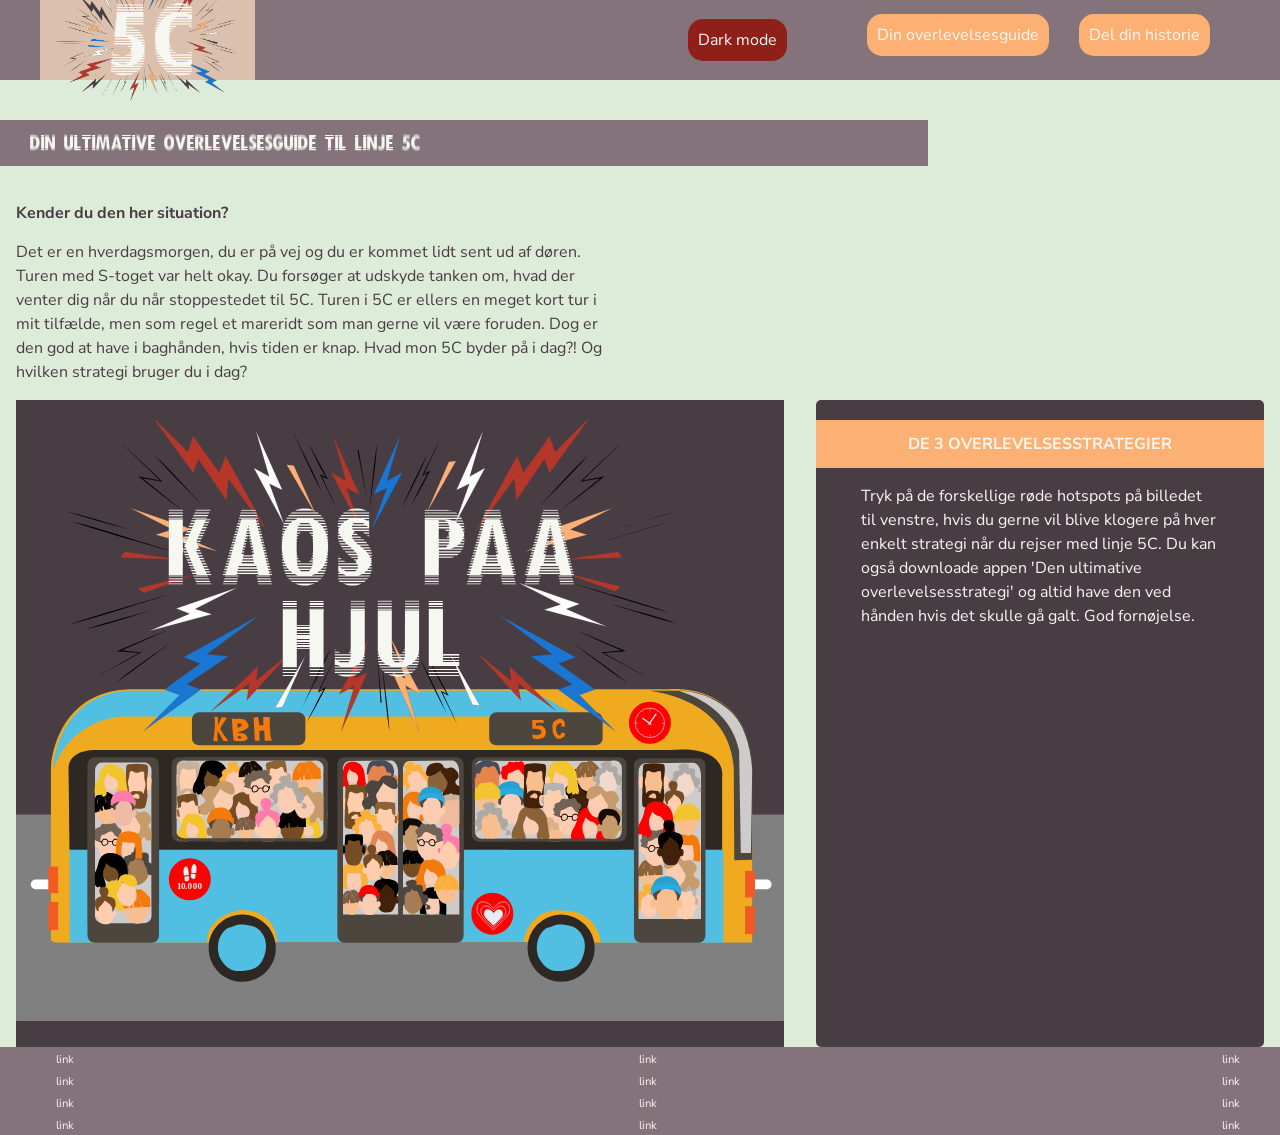
==== commit bd05669b: "Færdig version" ====
--- a/instruction.html
+++ b/instruction.html
@@ -6,15 +6,18 @@
   <meta name="viewport" content="width=device-width, initial-scale=1.0">
   <link rel="stylesheet" href="css/custom.css">
   <link rel="stylesheet" href="css/fonts.css">
-  <link rel="stylesheet" href="css/general.css">
   <link rel="stylesheet" href="css/layout.css">
   <link rel="stylesheet" href="css/burger.css">
   <link rel="stylesheet" href="css/cards.css">
   <link rel="stylesheet" href="css/infographic.css">
+  <link rel="stylesheet" href="css/general.css">
+  <link rel="preconnect" href="https://fonts.googleapis.com">
+  <link rel="preconnect" href="https://fonts.gstatic.com" crossorigin>
+  <link href="https://fonts.googleapis.com/css2?family=Nunito+Sans:wght@400;600;700&display=swap" rel="stylesheet">
   <link
     href="https://fonts.googleapis.com/css2?family=Elms+Sans:ital,wght@0,100..900;1,100..900&family=Roboto:ital,wght@0,100..900;1,100..900&family=Underdog&display=swap"
     rel="stylesheet">
-  <link rel="icon" type="image/png" href="img/fav.png">
+  <link rel="icon" type="image/png" href="img/burgerlogo.png">
   <title>Emergency Site</title>
 </head>
 
@@ -1461,7 +1464,7 @@
               d="M793.94,840.25s9.23-8.15,14.03-14.62c3.25-4.39-.09-15.25-9.03-10.07,0,0-3.09,2.24-4.93,4.68h0c-1.85-2.44-4.93-4.68-4.93-4.68-9.91-5.42-12.29,5.68-9.03,10.07,4.8,6.47,14.03,14.62,14.03,14.62"
               fill="#e4eff4" stroke="#e4eff4" stroke-miterlimit="10" />
           </g>
-          <g id="test">
+          <g id="Hotspottid">
             <g>
               <path
                 d="M1087.46,503.63c0,18.47-14.97,33.43-33.43,33.43s-33.43-14.97-33.43-33.43,14.97-33.43,33.43-33.43,33.43,14.97,33.43,33.43Z"
--- a/css/custom.css
+++ b/css/custom.css
@@ -13,7 +13,7 @@
   /* Logotype */
   --color-logotype-bg: light-dark(#dbc0ad, #85737c);
   --color-text-logotype: light-dark(#b5372a, #f7f7f2);
-  --font-logotype-size: 1rem;
+  /* --font-logotype-size: 1rem; */
 
   /* Global menu */
   --color-menu-bg: light-dark(#85737c, #493d44);
@@ -24,13 +24,13 @@
   --border-radius-links: 1px;
 
   /* Headlines (size)*/
-  --font-h1-size: 1rem;
+  /* --font-h1-size: 1rem;
   --font-h2-size: 0.7rem;
   --font-h3-size: 0.5rem;
 
   --headline2-size: 1rem;
   --headline3-size: 1rem;
-  --font-sub1-size: 1rem;
+  --font-sub1-size: 1rem; */
 
   /* Headlines (color) */
   --color-headline-bg: #fdb074;
@@ -41,7 +41,7 @@
   --color-text-inverted: #f7f7f2;
 
   /* Andet tekst */
-  --followup-text-size: 1rem;
+  /* --followup-text-size: 1rem; */
 
   /*  Margins */
   --margin-head-bottom: 5px;
@@ -56,12 +56,12 @@
   /* --color-cta-card-bg-inverted: yellow; */
 
   /* Fonts & font weights*/
-  --font-family-sans: "Elms Sans", sans-serif;
+  /* --font-family-sans: "Elms Sans", sans-serif; */
   /* --font-family-sans: ui-sans-serif; */
-  --font-weight-bold: 700;
+  /* --font-weight-bold: 700;
   --font-weight-medium: 500;
   --font-weight-regular: 300;
-  --font-weight-light: 200;
+  --font-weight-light: 200; */
 
   /* Infographics background colors*/
   /* --color-info-bg: yellow; */
--- a/css/layout.css
+++ b/css/layout.css
@@ -304,20 +304,31 @@
   align-items: center;
 }
 
-/* STYLING AF POPOUP HISTORIE 1 KOEDMARKED */
-
-.popup_historie1 {
+/* STYLING AF POPOUP HISTORIER */
+
+.popup_historie1,
+.popup_historie2,
+.popup_historie3 {
   margin-top: 20px;
 }
 
-.teasertekst_koedmarked {
+.teasertekst_koedmarked,
+.teasertekst_kaoslove,
+.teasertekst_ninja {
   padding: 0;
   margin-top: 5px;
   text-align: center;
 }
 
-.popup_historie1 h3 {
-  text-align: center;
+.popup_historie1 h3,
+.popup_historie2 h3,
+.popup_historie3 h3 {
+  text-align: center;
+  /* padding-top: 20px; */
+  padding-inline: 10px;
+}
+.popup_historie2 h3 {
+  padding-top: 15px;
 }
 
 .popup_historie1 img {
@@ -346,22 +357,20 @@
 /* STYLING AF POPOUP HISTORIE 2 KAOS LOVE */
 
 .popup_historie2 {
-  margin-top: 20px;
-  height: 415px;
-  /* margin-bottom: 20px; */
-}
-
-.popup_historie2 h3 {
+  height: 450px;
+}
+
+/* .popup_historie2 h3 {
   text-align: center;
   padding-top: 20px;
   padding-inline: 10px;
-}
-
-.teasertekst_kaoslove {
+} */
+
+/* .teasertekst_kaoslove {
   padding: 0;
   margin-top: 5px;
   text-align: center;
-}
+} */
 
 .popup_historie2 img {
   padding-top: 10px;
@@ -393,17 +402,17 @@
   /* margin-bottom: 20px; */
 }
 
-.popup_historie3 h3 {
-  text-align: center;
-  /* padding-top: 20px; */
+/* .popup_historie3 h3 {
+  text-align: center;
+
   padding-inline: 10px;
-}
-
-.teasertekst_ninja {
+} */
+
+/* .teasertekst_ninja {
   padding: 0;
   margin-top: 5px;
   text-align: center;
-}
+} */
 
 .popup_historie3 img {
   padding-top: 10px;
--- a/css/infographic.css
+++ b/css/infographic.css
@@ -126,7 +126,7 @@
 
 /* ANIMATION AF HOTSPOT CIRKLEN UR/TID */
 
-#test {
+#Hotspottid {
   animation: rotation1 2s linear infinite;
   transform-origin: 82.5% 50.4%;
 }
@@ -158,17 +158,16 @@
 /* H1 OG BAGGRUNDSKASSE */
 #instruction h1 {
   color: #f7f7f2;
-  font-size: 1rem;
+  /* font-size: 1rem; */
   background-color: light-dark(#fdb074, #e59a67);
 }
 
 .h2_overlevelsesstrategi {
   color: light-dark(#493d44, #f7f7f2);
-  font-family: var(--font-family-sans);
 }
 
 .p_overlevelsesstrategi {
   color: light-dark(#493d44, #f7f7f2);
-  font-family: var(--font-family-sans);
+  /* font-family: var(--font-family-sans); */
   width: 600px;
 }
--- a/css/general.css
+++ b/css/general.css
@@ -4,6 +4,11 @@
   box-sizing: border-box;
 }
 
+@font-face {
+  font-family: nervous;
+  src: url(../fonts/nervous-webfont.woff);
+}
+
 img {
   width: 100%;
   height: auto;
@@ -11,7 +16,26 @@
 }
 
 body {
-  font-family: var(--font-family-sans);
+  font-family: "Nunito Sans", sans-serif;
+}
+
+h1 {
+  font-weight: 900;
+  font-family: nervous;
+  font-size: 40px;
+}
+
+h2,
+h3 {
+  font-weight: 700; /* fed */
+}
+
+p {
+  font-weight: 400; /* normal */
+  margin: 5px;
+}
+body {
+  /* font-family: var(--font-family-sans); */
   color: var(--color-text);
   background-color: var(--color-bg);
   max-width: 2560px;
@@ -41,7 +65,7 @@
   border-radius: var(--border-radius);
 }
 h1 {
-  font-size: var(--font-h1-size);
+  /* font-size: var(--font-h1-size); */
   font-weight: var(--font-weight-bold);
 
   margin: 5px 0;
@@ -199,3 +223,20 @@
 footer a {
   font-size: 0.7rem;
 }
+
+/* STYYLING AF LOGO I BURGER MENU ANIMATION */
+#logotype-wrapper img {
+  animation: pulse 1.5s linear infinite;
+}
+
+@keyframes pulse {
+  0% {
+    transform: scale(1);
+  }
+  50% {
+    transform: scale(0.9);
+  }
+  100% {
+    transform: scale(1);
+  }
+}
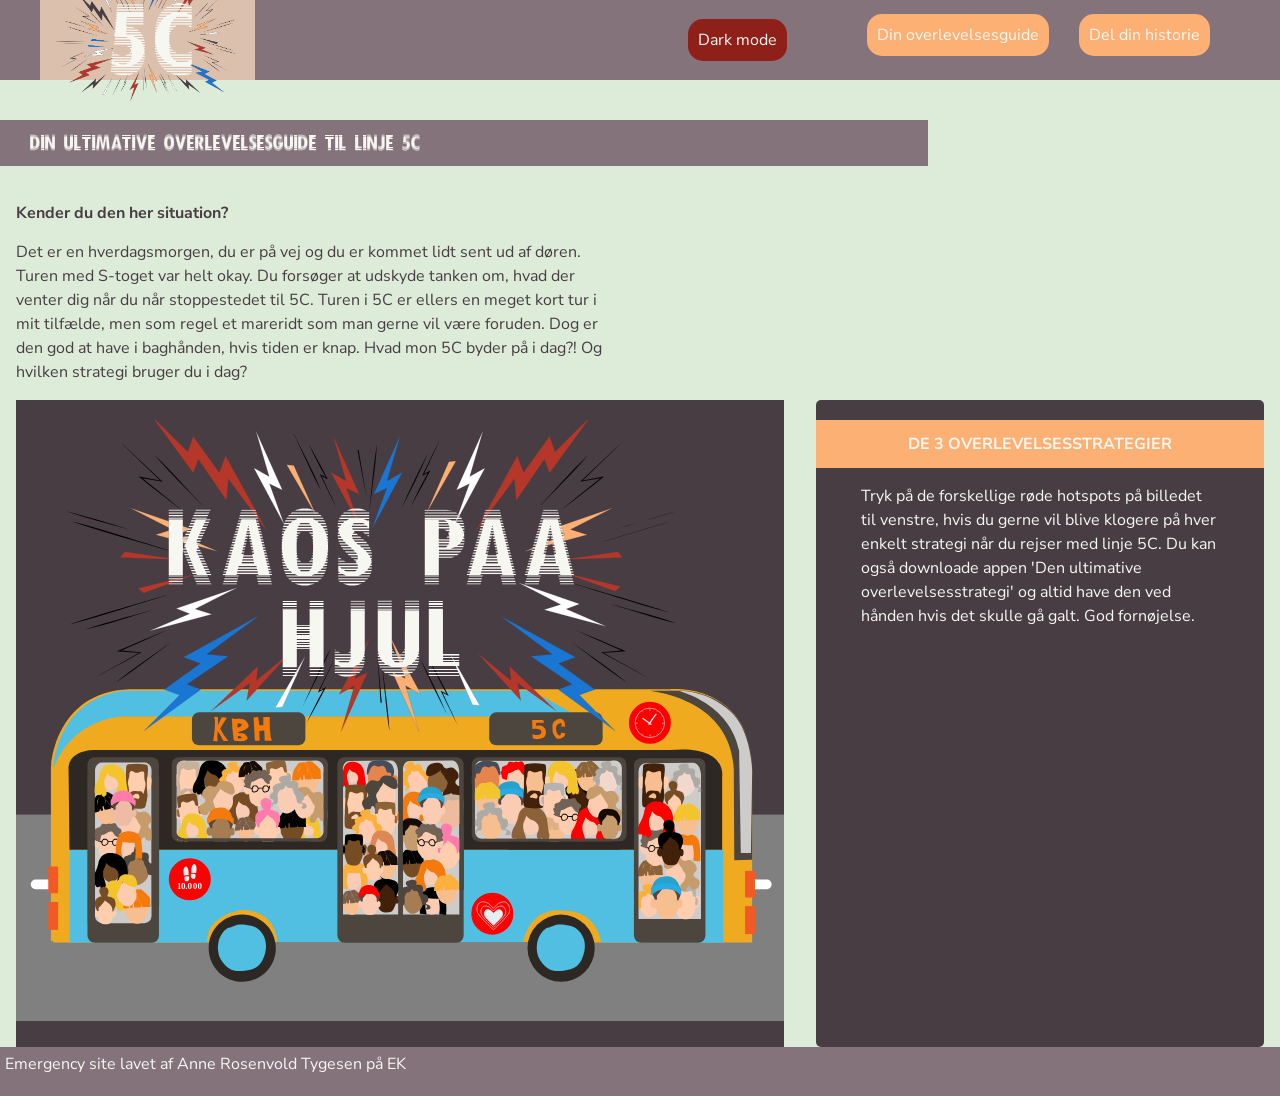
==== commit ee58e286: "Færdigt emergency site" ====
--- a/instruction.html
+++ b/instruction.html
@@ -1579,7 +1579,9 @@
   </main>
 
   <footer>
-    <nav>
+  <p>Emergency site lavet af Anne Rosenvold Tygesen på EK</p>
+   
+    <!-- <nav>
       <ul>
         <li><a href="#">link</a></li>
         <li><a href="#">link</a></li>
@@ -1598,7 +1600,7 @@
         <li><a href="#">link</a></li>
         <li><a href="#">link</a></li>
       </ul>
-    </nav>
+    </nav> -->
   </footer>
   <script src="js/main.js"></script>
   <script src="js/darkmode.js"></script>
--- a/css/layout.css
+++ b/css/layout.css
@@ -357,7 +357,7 @@
 /* STYLING AF POPOUP HISTORIE 2 KAOS LOVE */
 
 .popup_historie2 {
-  height: 450px;
+  height: 480px;
 }
 
 /* .popup_historie2 h3 {
